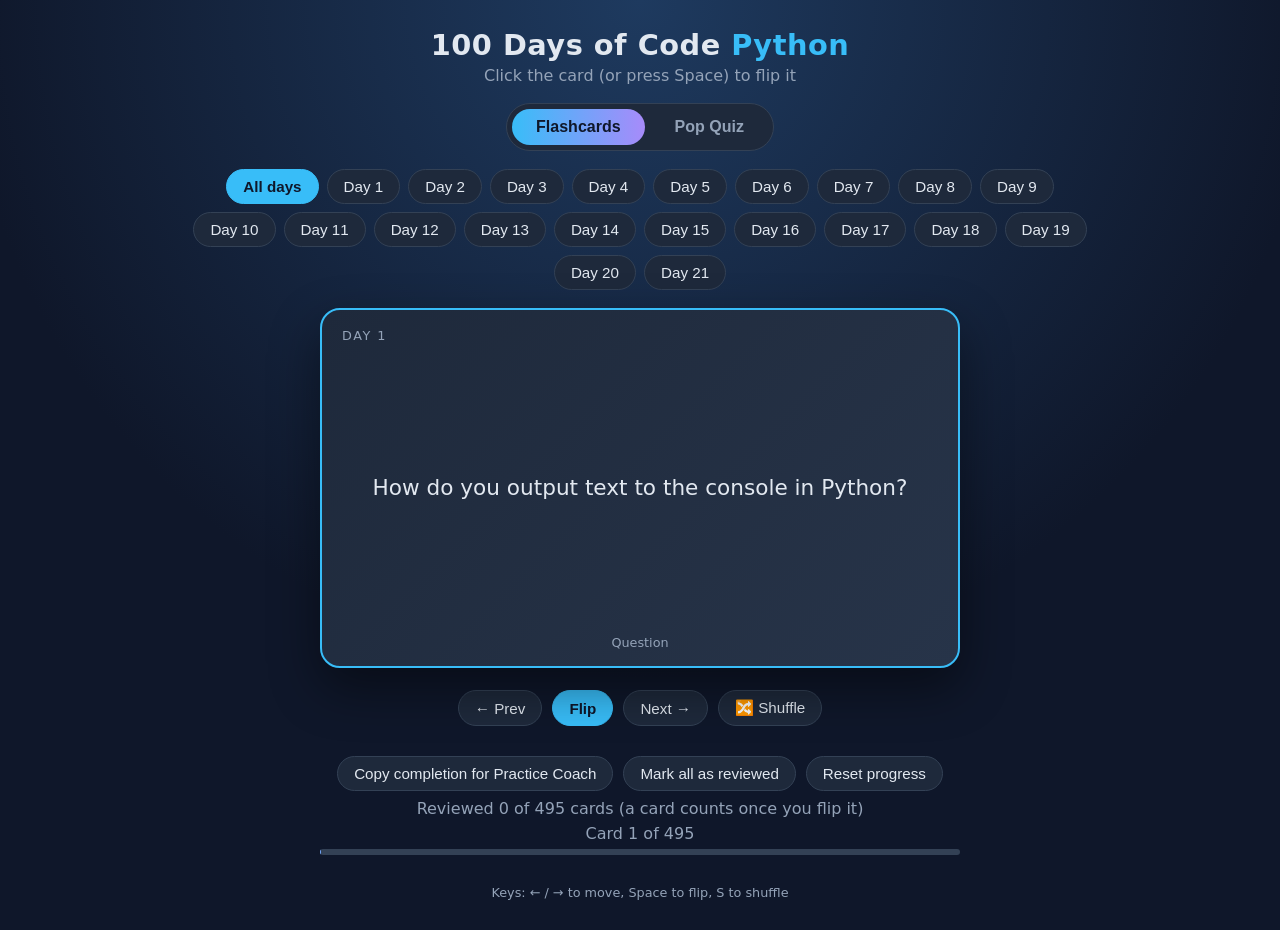
==== flashcards/index.html @ 29ad4131 "Sync flashcards: Day 21 deck and quiz. Co-authored-by: Bear <BearWitnezz@users.noreply.github.com>" ====
<!DOCTYPE html>
<html lang="en"><head><meta charset="utf-8">
<meta name="viewport" content="width=device-width, initial-scale=1">
<title>100 Days of Code: Flashcards</title>
<style>
:root{--bg:#0f172a;--panel:#1e293b;--accent:#38bdf8;--accent2:#a78bfa;--text:#e2e8f0;--muted:#94a3b8}
*{box-sizing:border-box}
body{margin:0;font-family:"Segoe UI",system-ui,sans-serif;background:radial-gradient(circle at top,#1e3a5f,var(--bg) 60%);color:var(--text);min-height:100vh;display:flex;flex-direction:column;align-items:center}
h1{margin:28px 0 4px;font-size:1.8rem;letter-spacing:.5px}
h1 span{color:var(--accent)}
.sub{color:var(--muted);margin-bottom:18px}
.days{display:flex;flex-wrap:wrap;gap:8px;justify-content:center;margin-bottom:18px;max-width:900px}
.days button,.controls button{background:var(--panel);color:var(--text);border:1px solid #334155;border-radius:999px;padding:8px 16px;font-size:.95rem;cursor:pointer;transition:.15s}
.days button:hover,.controls button:hover{border-color:var(--accent)}
.days button.on{background:var(--accent);color:#0f172a;border-color:var(--accent);font-weight:600}
.scene{width:min(640px,92vw);height:360px;perspective:1200px;cursor:pointer}
.card{position:relative;width:100%;height:100%;transition:transform .6s cubic-bezier(.4,.2,.2,1);transform-style:preserve-3d}
.card.flipped{transform:rotateY(180deg)}
.face{position:absolute;inset:0;backface-visibility:hidden;border-radius:20px;padding:36px;display:flex;flex-direction:column;justify-content:center;align-items:center;text-align:center;font-size:1.35rem;line-height:1.5;box-shadow:0 20px 50px rgba(0,0,0,.45)}
.front{background:linear-gradient(135deg,#1e293b,#273449);border:2px solid var(--accent)}
.back{background:linear-gradient(135deg,#2e1065,#1e293b);border:2px solid var(--accent2);transform:rotateY(180deg)}
.tag{position:absolute;top:16px;left:20px;font-size:.8rem;text-transform:uppercase;letter-spacing:1.5px;color:var(--muted)}
.hint{position:absolute;bottom:14px;font-size:.8rem;color:var(--muted)}
code{background:rgba(148,163,184,.18);color:#fde68a;padding:2px 7px;border-radius:6px;font-family:Consolas,"Cascadia Code",monospace;font-size:.92em}
.controls{display:flex;gap:10px;margin:22px 0 8px;flex-wrap:wrap;justify-content:center}
.controls .primary{background:var(--accent);color:#0f172a;font-weight:600;border-color:var(--accent)}
.count{color:var(--muted);margin-bottom:6px}
.bar{width:min(640px,92vw);height:6px;background:#334155;border-radius:3px;overflow:hidden;margin-bottom:30px}
.bar div{height:100%;background:linear-gradient(90deg,var(--accent),var(--accent2));transition:width .3s}
.keys{color:var(--muted);font-size:.8rem;margin-bottom:30px}
.tabs{display:flex;gap:6px;background:var(--panel);padding:5px;border-radius:999px;margin-bottom:18px;border:1px solid #334155}
.tabs button{background:none;border:none;color:var(--muted);padding:9px 24px;border-radius:999px;font-size:1rem;cursor:pointer;font-weight:600}
.tabs button.on{background:linear-gradient(90deg,var(--accent),var(--accent2));color:#0f172a}
#flashView{display:flex;flex-direction:column;align-items:center}
#quizView{display:flex;flex-direction:column;align-items:center}
.hidden{display:none!important}
.quiz{width:min(680px,92vw);background:linear-gradient(135deg,#1e293b,#273449);border:2px solid var(--accent2);border-radius:20px;padding:30px;box-shadow:0 20px 50px rgba(0,0,0,.45);margin-bottom:30px}
.qtext{font-size:1.25rem;line-height:1.5;margin-bottom:20px}
pre{background:#0b1220;border:1px solid #334155;border-radius:10px;padding:14px 16px;font-family:Consolas,"Cascadia Code",monospace;font-size:1rem;color:#fde68a;text-align:left;white-space:pre;overflow-x:auto}
.choice{display:block;width:100%;text-align:left;background:#0f172a;border:1px solid #334155;color:var(--text);padding:13px 16px;border-radius:12px;margin:8px 0;font-size:1.05rem;cursor:pointer;font-family:Consolas,"Segoe UI",monospace;transition:.15s}
.choice:hover:not(:disabled){border-color:var(--accent)}
.choice.right{background:#14532d;border-color:#22c55e}
.choice.wrong{background:#7f1d1d;border-color:#ef4444}
.choice:disabled{cursor:default}
.fb{margin-top:14px;padding:12px 16px;border-radius:12px;line-height:1.5}
.fb.ok{background:rgba(34,197,94,.15);border:1px solid #22c55e}
.fb.no{background:rgba(239,68,68,.15);border:1px solid #ef4444}
.qhead{display:flex;justify-content:space-between;color:var(--muted);font-size:.85rem;text-transform:uppercase;letter-spacing:1.5px;margin-bottom:14px}
.qnav{display:flex;justify-content:flex-end;gap:10px;margin-top:18px}
.qnav button{background:var(--accent);color:#0f172a;border:none;border-radius:999px;padding:10px 22px;font-weight:600;font-size:1rem;cursor:pointer}
.qnav button.ghost{background:var(--panel);color:var(--text);border:1px solid #334155}
.score{font-size:3rem;font-weight:700;text-align:center;background:linear-gradient(90deg,var(--accent),var(--accent2));-webkit-background-clip:text;background-clip:text;color:transparent}
.miss{background:#0f172a;border-left:3px solid #ef4444;padding:10px 14px;border-radius:8px;margin:8px 0;line-height:1.5}
.best{color:var(--muted);font-size:.8rem;margin-left:4px}
</style></head><body>
<h1>100 Days of Code <span>Python</span></h1>
<div class="sub" id="sub">Click the card (or press Space) to flip it</div>
<div class="tabs"><button id="tabF" class="on" onclick="tab('f')">Flashcards</button><button id="tabQ" onclick="tab('q')">Pop Quiz</button></div>
<div class="days" id="days"></div>
<div id="flashView">
<div class="scene" onclick="flip()"><div class="card" id="card">
  <div class="face front"><div class="tag" id="tagF"></div><div id="q"></div><div class="hint">Question</div></div>
  <div class="face back"><div class="tag" id="tagB"></div><div id="a"></div><div class="hint">Answer</div></div>
</div></div>
<div class="controls">
  <button onclick="move(-1)">&larr; Prev</button>
  <button class="primary" onclick="flip()">Flip</button>
  <button onclick="move(1)">Next &rarr;</button>
  <button onclick="shuffle()">&#x1F500; Shuffle</button>
</div>
<div class="controls">
  <button class="ghost" onclick="copyDone()">Copy completion for Practice Coach</button>
  <button onclick="markAll()">Mark all as reviewed</button>
  <button onclick="resetDone()">Reset progress</button>
</div>
<div class="count" id="done"></div>
<div class="count" id="count"></div>
<div class="bar"><div id="bar"></div></div>
<div class="keys">Keys: &larr; / &rarr; to move, Space to flip, S to shuffle</div>
</div>
<div id="quizView" class="hidden"><div class="days" id="qdays"></div><div class="quiz" id="quiz"></div></div>
<script>
const DECKS=[{"day": 1, "cards": [["How do you output text to the console in Python?", "`print()` with the text inside the parentheses, e.g. `print(\"Hello world!\")`"], ["What is a string?", "A piece of text in quotes, a \"string of characters\". The quotes tell Python it's text, not code."], ["What do the double quotes around text do?", "They mark the beginning and end of a string."], ["What error do you get if you forget a closing quote?", "A SyntaxError."], ["What does the caret (^) in an error message show?", "Roughly where in the line Python found the problem."], ["What is PEP 8?", "Python's official style guide for writing clean code."], ["You're stuck on an error you don't understand. What do you do?", "Google it: paste the error message, or search what you want + the language (e.g. \"how to find the length of a string python\"). Stack Overflow usually has the answer."], ["What does `\\n` do inside a string?", "Starts a new line, so one print() can output multiple lines. It's a backslash (`\\n`), not a forward slash."], ["What is string concatenation?", "Joining strings end to end with `+`."], ["What does `print(\"Hello\" + \"Angela\")` output?", "`HelloAngela` (no space is added automatically)."], ["Give one way to output `Hello Angela` using concatenation.", "`\"Hello\" + \" \" + \"Angela\"` (or put the space inside either string)."], ["SyntaxError vs IndentationError?", "SyntaxError = broken grammar (e.g. missing quote). IndentationError = an unexpected space or tab at the start of a line."], ["Do spaces inside quotes cause errors?", "No, they're part of the string."], ["What is debugging?", "Finding and fixing errors (bugs) so code runs as expected."], ["What does the `input()` function do?", "Lets the user type data into the program; it returns what they typed as a string."], ["What is the text inside `input(\"...\")` called?", "The prompt, a hint shown to the user about what to type."], ["When `input()` runs, what happens to that part of the code?", "The whole input(...) call is replaced by whatever the user typed."], ["In `print(\"Hello \" + input(\"Name? \"))`, what do the two closing `))` do?", "The first closes input(, the second closes print(."], ["Write a line that greets the user by name with an exclamation mark.", "`print(\"Hello \" + input(\"What is your name? \") + \"!\")`"], ["What symbol makes a line a comment in Python?", "`#` (hash/pound sign). Python ignores everything after it on that line."], ["What is a variable?", "A name that stores a piece of data so you can refer to it later."], ["What does `=` do in `name = \"Jack\"`?", "Assigns the value on the right (\"Jack\") to the variable on the left (name)."], ["How do you save the user's input so you can use it later?", "Assign it to a variable: `name = input(\"What is your name? \")`"], ["`name = \"Jack\"`, `print(name)`, `name = \"Angela\"`, `print(name)`. What prints?", "Jack, then Angela. A variable holds its latest value at each moment."], ["Why is it called a \"variable\"?", "Its value can change (vary) when you reassign it."], ["What does `len()` do?", "Returns the number of characters in a string."], ["What is `len(\"Hello world!\")`?", "12 (the space and ! count)."], ["One line to print how many characters are in the user's name?", "`print(len(input(\"What is your name? \")))`"], ["In what order does `print(len(input()))` run?", "Inside out: input() first, then len(), then print(). The innermost call runs first and its result is passed outward."], ["Rewrite `print(len(input(\"Name? \")))` with variables `username` and `length`.", "`username = input(\"Name? \")` / `length = len(username)` / `print(length)`"], ["Why use variables even when one line would work?", "Each step is labeled, so code is more readable and easier to break into parts."], ["What's the most important rule for naming variables?", "Make them readable, so the name explains what the data is (username, not n)."], ["How do you separate words in a Python variable name?", "With an underscore: `user_name`. Spaces aren't allowed."], ["What happens if a variable name has a space, like `user name = ...`?", "SyntaxError."], ["Can a variable name contain numbers?", "Yes, but not at the start: `length1` is fine, `1length` is a SyntaxError."], ["Why shouldn't you name a variable `print` or `input`?", "They're built-in function names; it's confusing, breaks syntax highlighting, and is bad practice."], ["What causes a NameError?", "Using a variable name that was never defined, usually a typo (e.g. `nama` instead of `name`)."], ["Does Python spell-check variable names?", "No. Any valid name works as long as you spell it exactly the same every time."], ["Valid or invalid: `user_name`, `2nd_place`, `length2`, `my name`?", "Valid: user_name, length2. Invalid: 2nd_place (starts with a number), my name (has a space)."], ["If `food = \"tacos\"`, what does `print(food)` show vs `print(\"food\")`?", "print(food) shows tacos (the variable's value). print(\"food\") shows the literal word food. No quotes = variable; quotes = text."], ["What is `len(\"pizza\")`?", "5 (p-i-z-z-a). Count every character."]]}, {"day": 2, "cards": [["What error do you get from `len(12345)` and why?", "TypeError. len() works on strings (and other sequences), not on integers."], ["What are the four basic data types covered on Day 2?", "str (string), int (integer), float, and bool (boolean)."], ["What is subscripting?", "Pulling out one character from a string with square brackets, e.g. \"Hello\"[0]."], ["What does `\"Hello\"[0]` give you, and why not 1?", "H. Programmers count from 0, so the first character is index 0."], ["What does `\"Hello\"[-1]` give you?", "o (the last character). Negative indices count from the end."], ["What does `print(\"123\" + \"345\")` output?", "123345. Both are strings, so + concatenates."], ["What does `print(123 + 345)` output?", "468. Both are integers, so + adds."], ["How do you write a large integer so it's easier to read?", "Use underscores: `1_000_000` (Python ignores them)."], ["What is a float?", "A number with a decimal point, e.g. 3.14159."], ["What are the two Boolean values, and how are they written?", "True and False, capital T/F, no quotes."], ["Is `\"123\"` an integer or a string?", "A string, because it's in quotes."], ["What does `type(\"Hello\")` return?", "`<class 'str'>`"], ["What do `type(123)`, `type(3.14)`, and `type(True)` return?", "`<class 'int'>`, `<class 'float'>`, `<class 'bool'>`"], ["What is type conversion / type casting?", "Changing a value from one data type to another, e.g. int(\"123\") or str(5)."], ["How do you convert a string to an integer?", "`int(\"123\")`"], ["How do you convert a number to a string?", "`str(123)`"], ["What does `int(\"123\") + int(\"456\")` equal?", "579 (they become ints, so + adds)."], ["What error does `int(\"ABC\")` raise?", "ValueError (invalid literal for int)."], ["Why does `print(\"Letters: \" + len(name))` fail?", "len() returns an int; you can't concatenate str + int. Wrap with str()."], ["Fix: print the length of a name after an input prompt.", "`name = input(\"Name?\")` then `print(\"Letters: \" + str(len(name)))`"], ["What symbol is multiplication in Python?", "`*` (asterisk), not \u00d7."], ["What symbol is division in Python?", "`/` (forward slash)."], ["What does `6 / 3` return, and what type is it?", "`2.0`, a float. Regular division always returns a float."], ["What does `5 // 3` return?", "`1` (floor division drops the decimal; result is an int)."], ["What does `2 ** 3` mean?", "2 to the power of 3, which is 8."], ["What does PEMDAS stand for?", "Parentheses, Exponents, Multiplication, Division, Addition, Subtraction."], ["Between `*` and `/`, which happens first?", "They're equal priority; the one furthest left runs first."], ["What is `3 * 3 + 3 / 3 - 3`?", "`7.0`"], ["How do you make `3 * 3 + 3 / 3 - 3` equal 3?", "Add parentheses: `3 * (3 + 3) / 3 - 3`"], ["What does `int(30.85)` give?", "30. It chops off the decimals (doesn't round)."], ["What does `round(30.85)` give?", "31. Normal rounding to the nearest whole number."], ["How do you round `bmi` to 2 decimal places?", "`round(bmi, 2)`"], ["What does `score += 1` mean?", "score = score + 1 (add 1 to its current value)."], ["Name the four shorthand assignment operators.", "`+=`, `-=`, `*=`, `/=`"], ["What is an f-string?", "A string with f before the quotes; variables go in {curly braces} and are converted to text automatically."], ["Write an f-string that prints `Your score is 5` using a variable `score`.", "`print(f\"Your score is {score}\")`"], ["Why use an f-string instead of `\"Score: \" + str(score)`?", "No manual str() conversion or + signs; you can mix ints, floats, and bools in one string easily."], ["How do you turn a 12% tip into a multiplier?", "`12 / 100 + 1` = 1.12"], ["Why use `float(input(...))` for a bill but `int(input(...))` for people?", "Money can have decimals; number of people is a whole number."], ["How do you always show 2 decimals (33.60, not 33.6) in an f-string?", "`f\"{value:.2f}\"`"]]}, {"day": 3, "cards": [["What is an if / else statement?", "Code that runs one block if a condition is True, and another block (else) if it's False."], ["What two things must every `if` and `else` line end with / be followed by?", "A colon `:`, then an indented block of code."], ["How does Python know which lines belong inside an if block?", "Indentation. Indented lines under the if are inside it."], ["Where does `else` go relative to `if`?", "At the same indentation level as its if; they're a pair."], ["`height = 120`. Does `if height > 120:` run the if block or the else?", "The else. `>` doesn't include 120; use `>=` to include it."], ["What's the difference between `>` and `>=`?", "`>` means strictly greater; `>=` also includes the equal value."], ["What does `!=` mean?", "Not equal to."], ["What's the difference between `=` and `==`?", "`=` assigns a value to a variable; `==` checks if two values are equal."], ["What happens if you write `if height = 120:`?", "SyntaxError. A condition needs `==`, which gives True or False."], ["Write an if/else that prints \"Ride!\" if `height` is at least 120, otherwise \"Too short\".", "`if height >= 120:` / `    print(\"Ride!\")` / `else:` / `    print(\"Too short\")`"], ["What does the `%` (modulo) operator do?", "Gives the remainder after dividing one number by another."], ["What is `10 % 3`?", "1 (3 goes into 10 three times with 1 left over)."], ["What is `10 % 5`?", "0 (divides evenly, no remainder)."], ["How do you check if a number is even?", "`if number % 2 == 0:` (even numbers have no remainder when divided by 2)."], ["What does `number % 2` give for an odd number?", "1"], ["What is a nested if statement?", "An if/else placed inside another if block (indented one more level). The inner check only runs if the outer condition is True."], ["In the rollercoaster code, when is the age question asked?", "Only if the height check passed (it's nested inside the `if height >= 120:` block)."], ["What does `elif` stand for, and when do you use it?", "\"Else if.\" Use it when there are more than two possibilities."], ["If several `if`/`elif` conditions are True, which block runs?", "Only the first True one, top to bottom. The rest are skipped."], ["How many `elif`s can you have between `if` and `else`?", "As many as you need."], ["`age = 10`. With `if age < 12:` / `elif age <= 18:` / `else:`, which block runs?", "The `if age < 12:` block ($5). Python stops at the first True condition."], ["Why must `if age < 12` come before `elif age <= 18`?", "Order matters. If `<= 18` came first, a 10-year-old would match it and never reach the under-12 price."], ["if/elif/else vs several separate `if`s: how many blocks can run?", "if/elif/else runs only one block (the first True). Separate `if`s are each checked, so several can run."], ["When should you use separate `if`s instead of `elif`?", "When the conditions are independent of each other, like asking about a photo no matter what ticket someone has."], ["Why is `bill = 0` created before the age checks?", "So a variable exists that each branch can set and the photo check can add to later."], ["What does `bill += 3` do?", "Adds 3 to the current bill: same as `bill = bill + 3`."], ["Does every `if` need an `else`?", "No. If nothing should happen when the condition is False, leave the else off."], ["Why is the photo question lined up with the age `if`, not indented under `else`?", "So it's asked for every age, after the ticket price is set, not only for adults."], ["What are Python's three logical operators?", "`and`, `or`, `not`"], ["When is `A and B` True?", "Only when both A and B are True."], ["When is `A or B` False?", "Only when both A and B are False."], ["What does `not` do?", "Flips a condition: `not True` is False, `not False` is True."], ["`a = 12`. Is `a > 15 and a < 13` True or False?", "False. `a > 15` is False, and `and` needs both to be True."], ["`a = 12`. Is `a > 10 or a < 10` True or False?", "True. `or` only needs one side to be True."], ["Write a condition for ages 45 to 55, inclusive.", "`age >= 45 and age <= 55` (or the shorter `45 <= age <= 55`)"]]}, {"day": 4, "cards": [["Why do computers need a special method to make random numbers?", "They're deterministic (same steps, same result), so they use math called a pseudorandom number generator."], ["What is Python's pseudorandom number generator called?", "The Mersenne Twister."], ["What line do you need before you can use `random.randint()`?", "`import random`"], ["What does `random.randint(1, 10)` return?", "A random whole number from 1 to 10, including both 1 and 10."], ["Write a line that stores a random whole number from 1 to 6 in `dice`.", "`dice = random.randint(1, 6)`"], ["What range does `random.random()` give?", "A float from 0 up to but not including 1 (0 can show up, 1 never does)."], ["Why does `random.random()` need `()` if it takes no inputs?", "Parentheses are what actually run (call) a function, even with nothing inside."], ["In `random.random()`, what's the difference between the two words `random`?", "The first is the module; the second is the function inside it."], ["How do you get a random float from 0 up to (not including) 10?", "`random.random() * 10`"], ["What does `random.uniform(1, 10)` return?", "A random float between 1 and 10 (it may or may not ever hit exactly 10 because of rounding)."], ["What is a module?", "A separate .py file of code you can import and reuse in other files."], ["Why do programmers split code into modules?", "Big programs are easier to understand, and different people can work on different parts."], ["You made `my_module.py` with `pi = 3.14`. How do you print it from main.py?", "`import my_module` then `print(my_module.pi)`"], ["How do you write a random coin flip?", "`if random.randint(0, 1) == 0:` print \"Heads\", `else:` print \"Tails\"."], ["What is a list in Python?", "A data structure that stores many related items, in order, in one variable."], ["How do you write a list?", "Square brackets with items separated by commas: `[\"Cherry\", \"Apple\", \"Pear\"]`"], ["Can a list hold different data types?", "Yes. It can mix strings, numbers, booleans, and more."], ["`fruits = [\"Cherry\", \"Apple\", \"Pear\"]`. What is `fruits[0]`?", "\"Cherry\". Lists start counting at 0."], ["Why does the first item have index 0?", "The index is an offset from the start, and the first item is 0 steps away."], ["What does `fruits[-1]` give you?", "The last item in the list."], ["How do you change the second item in `fruits` to \"Mango\"?", "`fruits[1] = \"Mango\"`"], ["What does `append()` do?", "Adds one item to the end of a list: `fruits.append(\"Kiwi\")`"], ["`append()` vs `extend()`?", "append() adds one item; extend() adds every item from another list: `fruits.extend([\"Kiwi\", \"Lime\"])`"], ["Do you need to memorize every list function?", "No. Know what's possible, then look up the details in the docs or Google."], ["What does `len()` return for a list?", "The number of items in it, e.g. 50 for the list of US states."], ["A list has 50 items. What is the last valid index?", "49 (always len - 1, because counting starts at 0)."], ["What error do you get from `my_list[50]` when the list has 50 items?", "IndexError: list index out of range."], ["What is an off-by-one error?", "Being one step off, like using `len(list)` as an index instead of `len(list) - 1`."], ["What is a nested list?", "A list that contains other lists, e.g. `dirty_dozen = [fruits, vegetables]`."], ["If `fruits` has 7 items and `vegetables` has 5, what is `len([fruits, vegetables])`?", "2. The outer list holds two items, which are the two lists."], ["What does `random.choice(my_list)` do?", "Returns a random item from the list."], ["How do you write a string that spans several lines (like ASCII art)?", "Use triple quotes: `'''...'''` or `\"\"\"...\"\"\"`."], ["If the player types \"2\", how do you use it to pull scissors out of `choices = [rock, paper, scissors]`?", "Convert it to an int first: `choices[int(player)]`"]]}, {"day": 5, "cards": [["What is a loop?", "Doing something over and over instead of writing the same code many times."], ["What does a for loop with a list do?", "Runs the indented body once for each item in the list, in order."], ["Write the for-loop pattern for a list named `fruits`.", "`for fruit in fruits:` then an indented body."], ["In `for fruit in fruits:`, what is `fruit`?", "The loop variable \u2014 it holds one list item at a time."], ["Does the loop variable hold the whole list?", "No. Each iteration it gets the next single item."], ["How many times does a for loop run over a list?", "Once per item in the list."], ["Where must the loop body sit?", "Indented under the `for` line."], ["What happens to code indented inside the for loop?", "It runs once for every item in the list."], ["What happens to code written at the same indent as `for` (outside the loop)?", "It runs once, after the loop finishes."], ["Can the body of a for loop have more than one statement?", "Yes. Every indented line runs for each item."], ["`fruits = [\"Apple\", \"Peach\", \"Pear\"]` then `for fruit in fruits: print(fruit)`. What prints?", "Apple, then Peach, then Pear (one per line)."], ["In the fruit pie example, why does both `print(fruit)` and `print(fruit + \" pie\")` run for Apple before Peach?", "Both lines are indented inside the loop, so the whole block runs for each item before moving on."], ["What does range() do in a for loop?", "It generates a sequence of numbers to loop over (not just lists)."], ["Does printing range(...) alone show the numbers?", "No. range() alone isn't useful when printed; use it with a for loop."], ["In `for number in range(1, 10):`, what numbers print?", "1 through 9 (end is exclusive)."], ["How do you make range include 10 starting from 1?", "`range(1, 11)` \u2014 end must be one past the last number you want."], ["What is the default step for range()?", "+1 (counts up by one each time)."], ["What does `range(1, 11, 3)` produce?", "1, 4, 7, 10."], ["How do you sum 1 through 100 with a for loop and range?", "`total = 0` then `for number in range(1, 101): total += number` (or `total = total + number`); print total \u2192 5050."], ["What does `total += number` mean?", "Same as `total = total + number` \u2014 add the current number into the running total."], ["How do you build a string one piece at a time in a loop?", "Start with an empty string, `password = \"\"`, then add a piece each pass: `password += random.choice(letters)`."], ["What's the difference between `letters[4]` and `random.choice(letters)`?", "`letters[4]` always gives the one item at index 4; `random.choice(letters)` gives one random item from the list."], ["How many times does `for i in range(5):` run, and what values does `i` take?", "5 times: i is 0, 1, 2, 3, 4 (starts at 0, stops before 5)."], ["Why doesn't `random.choice(letters[nr_letters])` give nr_letters random letters?", "`letters[nr_letters]` picks one item at that index, and one random.choice call returns just one thing. Use a loop: `for i in range(nr_letters):`."]]}, {"day": 6, "cards": [["How do you spot a function call in Python?", "A name followed by parentheses, e.g. print(), len(), my_function()."], ["Can you save a function's result in a variable?", "Yes. Example: num_char = len(\"Hello\") then print(num_char) gives 5."], ["What keyword starts a function definition?", "def"], ["Write the pattern to define a function named my_function.", "def my_function(): then an indented body."], ["What four pieces does a function definition need?", "def, a name, parentheses (), a colon :, then an indented body."], ["What is the difference between defining and calling a function?", "Define writes the recipe (def ...); call runs it (name())."], ["Why does defining a function alone print nothing when you run the file?", "def only stores the recipe. You must call the function with name() to run the body."], ["What happens when a function is called?", "The program jumps to the definition, runs the indented body top to bottom, then returns to where it was called and continues."], ["Why use functions?", "Less repetition (don't retype the same steps) and more readable code."], ["Write a turn_around function using turn_left().", "def turn_around(): then turn_left() twice (indented)."], ["How do you define turn_right() if only turn_left() exists?", "def turn_right(): then turn_left() three times."], ["In the square challenge, why define turn_right()?", "So you can write fewer, clearer lines (~8) instead of repeating turn_left() many times (~14)."], ["What makes a line part of a function's body?", "Indenting it (usually 4 spaces) under the def ...: line."], ["What happens to a non-indented line after a function definition?", "It is outside the function; it runs on its own when the file runs, not when the function is called."], ["How much indent for a line inside an if that is inside a function?", "Two levels \u2014 8 spaces (4 for the function + 4 for the if)."], ["What does PEP 8 recommend for indentation?", "Use spaces, 4 per indent level (not tabs)."], ["Can you mix tabs and spaces for indentation in Python 3?", "No. Python 3 does not allow mixing tabs and spaces in one file."], ["What File Explorer analogy fits indentation?", "Blocks are like folders; indented code lives \"inside\" the folder."], ["In def my_function(): then 4-space print(\"Hello\") then left-edge print(\"World\") \u2014 which line runs only when you call my_function()?", "print(\"Hello\") \u2014 print(\"World\") is outside and runs on its own."], ["What does a while loop do?", "Keeps repeating its indented block as long as a condition is True; stops when the condition is False."], ["When does a while loop check its condition?", "At the top, before each pass through the body."], ["In the Hurdle 1 counter example (start at 6, while > 0, jump then -= 1 and print), what prints and why does it stop?", "Prints 5,4,3,2,1,0 then stops because 0 > 0 is False."], ["What does x -= 1 mean?", "Shorthand for x = x - 1."], ["Write a while loop that jumps until the robot is on the flag (at_goal).", "while not at_goal(): then indented jump(). (not flips True/False; while at_goal() != True: also works but reads less like English.)"], ["When do you use for vs while?", "for when you know how many times / each item in a list or range; while when you repeat until a condition changes and don't know how many times."], ["What causes an infinite while loop, and how do you debug it?", "The condition never becomes False (e.g. while 5 > 3:). Stop the program; print the condition (or its variables) to see if it ever changes."], ["What is the right-hand rule for escaping the Reeborg maze?", "Keep a wall on your right: if right is clear, turn right and move; elif front is clear, move; else turn left. Repeat."], ["What outer loop drives the maze solution, and why while instead of for?", "while not at_goal(): \u2014 you don't know how many steps it will take, so you repeat until the robot reaches the flag."], ["Why did the maze robot loop forever in an open area with no walls nearby?", "right_is_clear() was always True, so it kept turning right and moving in a small square and never reached the goal (infinite loop)."], ["How do you fix the open-area infinite loop in the maze?", "Before the wall-following loop, walk straight until you hit a wall (while front_is_clear(): move()), then turn_left() so the wall is on the robot's right."]]}, {"day": 7, "cards": [["What does the in operator do?", "Gives True/False: is this item in that string or list? e.g. \"a\" in \"abyss\" is True; \"_\" not in display means no blanks are left."], ["How does a game_over flag drive the Hangman loop?", "Set game_over = False, loop with while not game_over:, and set game_over = True when the player wins or loses."], ["Why reset display = \"\" at the top of the while loop?", "So it's rebuilt fresh each turn. If you only set it once before the loop, every turn adds more letters on top and it keeps growing."], ["Why not write for guess in chosen_word: when guess holds the player's letter?", "The for loop overwrites its loop variable every pass, so the player's guess gets lost. Use a different name like letter."], ["if/elif vs separate ifs for win and lose checks?", "Only one branch of an if/elif chain runs. Independent checks (win, lose) need separate ifs so both get checked."], ["How do you stop a repeated wrong guess costing another life?", "Keep a guessed_letters list: check if guess in guessed_letters, only take a life when guess not in guessed_letters, and .append(guess) each turn."], ["How do you use a list that lives in another file?", "from hangman_words import word_list \u2014 then use word_list by its plain name."], ["What does stages[lives] do in Hangman?", "Picks the ASCII picture by list index. With 6 lives you get stages[6] (empty gallows); at 0 lives, stages[0] (full drawing)."]]}, {"day": 8, "cards": [["Why give a function inputs?", "So it can do the same steps with different data each call \u2014 same recipe, different ingredients."], ["How do you define a function that takes a name?", "def greet_with_name(name): then an indented body that uses name (e.g. print(f\"Hello {name}\"))."], ["What happens to the value when you call greet_with_name(\"Angela\")?", "\"Angela\" is stored in the parameter name for that call \u2014 like name = \"Angela\" inside the function."], ["Parameter vs argument?", "Parameter = the name in the def (name). Argument = the actual value passed in the call (\"Angela\")."], ["What does greet_with_name(\"Jack\") print?", "Hello Jack / How do you do Jack?"], ["How do you define a function with multiple parameters?", "Separate them with commas in the def: def greet_with(name, location):"], ["What does a positional argument mean?", "Matched to parameters by order \u2014 first arg \u2192 first param, second \u2192 second, etc."], ["What does greet_with(\"Nowhere\", \"Jack Bauer\") print if def is greet_with(name, location)?", "Hello Nowhere / What is it like in Jack Bauer? (swapped \u2014 order mismatch)"], ["How do keyword arguments work?", "Name each one in the call, e.g. greet_with(location=\"London\", name=\"Angela\"). Order doesn't matter because values go by name."], ["How does % 26 wrap the Caesar shift around?", "Add first, then wrap: (position + shift_amount) % 26. \"z\" (25) + 3 = 28, and 28 % 26 = 2, which is \"c\"."], ["Why must shift_amount *= -1 go above the for loop?", "Inside the loop it flips on every letter (back, forward, back...), so every other letter shifts the wrong way. Do once-only steps before the loop."], ["How do you pass spaces, numbers and symbols through the cipher unchanged?", "if letter not in alphabet: output_text += letter, else do the shift. .index() would crash on them otherwise."], ["How do you restart a whole program?", "reset = True, then while reset: ask the inputs, call the function, ask \"yes\" to go again, and set reset = False on \"no\"."]]}, {"day": 9, "cards": [["What is a dictionary in Python?", "A collection of key: value pairs, written in curly braces, e.g. {\"Bug\": \"An error...\"}."], ["How do you get a value out of a dictionary?", "Square brackets with the key, e.g. programming_dictionary[\"Bug\"]."], ["What error do you get for a key that doesn't exist (e.g. a typo)?", "KeyError."], ["How do you add or edit an entry?", "dict[key] = value. If the key exists, it's replaced; if not, a new entry is added."], ["How do you make an empty dictionary, or wipe one?", "Assign empty curly braces: my_dict = {}."], ["What does 'for key in my_dict:' loop through?", "Only the keys. Use my_dict[key] to get each value."], ["What is nesting?", "Putting a list or dictionary inside another list or dictionary."], ["travel_log = {\"France\": [\"Paris\", \"Lille\", \"Dijon\"]}. How do you print Lille?", "travel_log[\"France\"][1]. The key gets the list, then the index picks the item."], ["nested_list = [\"A\", \"B\", [\"C\", \"D\"]]. How do you print D?", "nested_list[2][1]"], ["How do you reach a list item inside a dictionary inside a dictionary?", "Chain brackets one layer at a time: outer key, inner key, index, e.g. travel_log[\"Germany\"][\"cities_visited\"][2]."], ["How do you find the highest bid in a dictionary?", "Start highest_bid = 0, loop for bidder in bids:, and if bids[bidder] > highest_bid: set highest_bid and winner = bidder. Compare, don't use +=."], ["Where does bids[name] = price go in the auction loop?", "In the main body of the while loop so it runs for every bidder, not inside the yes/no if/else. Announce the winner after the loop."]]}, {"day": 10, "cards": [["What does return do in a function?", "Sends a value back as the function's output. That value replaces the function call in your code."], ["def my_function(): return 3 * 2. What is output = my_function()?", "6"], ["What does \"aNGela YU\".title() give?", "\"Angela Yu\". First letter of each word capitalized, the rest lowercase."], ["print vs return?", "print only shows text on screen. return hands the value back so your code can store or reuse it."], ["What does function_2(function_1(\"hello\")) do?", "Runs function_1 first. Its returned output becomes the input to function_2 (chaining)."], ["What happens to code written after a return line in a function?", "It never runs. return ends the function right there."], ["Can a function have more than one return?", "Yes. Whichever return runs first ends the function."], ["What is an early return?", "Checking for bad input (e.g. if f_name == \"\" or l_name == \"\":) and returning before the rest of the function runs."], ["What does an empty return give back, and what prints if you print it?", "None. Better to return a meaningful message so you can tell what went wrong."], ["What is a docstring?", "Documentation for your own function: text in triple quotes (\"\"\"...\"\"\") that shows up when you call the function, like the built-in help for len()."], ["Where does a docstring go?", "The first indented line right after the def line (after the colon)."], ["How is a docstring different from a normal string?", "It can span multiple lines; a normal quoted string can't break across lines."], ["Best way to write a multi-line comment?", "Write the lines, highlight them, and press Ctrl + / (Cmd + / on Mac). Python's guidance is to avoid triple-quote comments."]]}, {"day": 11, "cards": [["In the Blackjack solution, what does deal_card() do?", "Holds the cards list [11, 2, 3 ... 10, 10, 10, 10] (11 = Ace), picks one with random.choice(cards), and returns it. Its docstring shows when you hover over the function."], ["How do you deal 2 cards to the user without a middleman variable?", "for _ in range(2): user_cards.append(deal_card()). The underscore is used because the loop variable isn't needed."], ["user_cards += new_card (new_card is an int) gives TypeError: 'int' object is not iterable. Why, and what's the fix?", "+= on a list is shorthand for extend(), which needs an iterable (a list). To add a single item, use append()."], ["What does sum() do, and how does calculate_score signal a Blackjack?", "sum() adds up all the items of an iterable. If sum == 21 and len(cards) == 2 (an Ace and a 10), it returns 0 to signal Blackjack."], ["Why is drawing to 21 on a third card NOT a Blackjack?", "Real Blackjack is 21 on the first two cards only. That's why the check needs len(cards) == 2 as well as sum == 21."], ["What is the Ace rule in calculate_score, and what must you do after changing the list?", "If 11 is in cards and sum(cards) > 21: cards.remove(11), then cards.append(1). remove() deletes the first match. Then recalculate the score."], ["John's Ace fix used cards[cards.index(11)] = 1 in a while loop. What's the catch with .index()?", "It finds only the FIRST match, so with two Aces you have to repeat it and recheck the score each time."], ["Why must a function be defined above the line that calls it?", "Python reads top to bottom, so the def has to come first. Like having the tool on the truck before the job."], ["Why do the starting cards get dealt above the while loop?", "Code inside a loop runs every trip. Dealing inside it would hand out fresh starting cards on every pass."], ["What does `while computer_score != 0 and computer_score < 17:` do?", "The dealer keeps drawing until reaching 17 or more, but never on a Blackjack. 0 is less than 17, so it needs the != 0 check."], ["Why start user_score and computer_score at -1 before the loop?", "So the names exist even if the loop is skipped. Can't use 0 because 0 means Blackjack. -1 is obviously wrong, which helps debugging."], ["Why is the Blackjack check (score 0) above u_score > c_score in compare()? And how do two ifs differ from if/elif?", "if/elif/else is checked top to bottom and the first match returns, so order matters. Two separate ifs both run; elif joins a chain so only one runs."], ["What does the warning 'Shadows the name from outer scope' mean, and how do you fix it?", "A function parameter reuses the name of an outer variable (user_score). Rename it (u_score, c_score) with Refactor > Rename; unrelated names stay untouched."], ["A variable is made inside a function. Can you use it outside? (John's `play` undefined bug)", "No. It only exists inside the function (scope), like a shutoff valve behind a wall you can't reach from the next room."], ["How does the game restart, and where does the logo come from?", "while input(\"...Type 'y' or 'n': \") == \"y\": clears with print(\"\\n\" * 20), then calls play_game(). The logo is imported with from art import logo and printed at the start of each game."], ["What's a good habit while building a big project like Blackjack?", "Test your code regularly as you go, so a problem is easier to locate."]]}, {"day": 12, "cards": [["What is scope?", "Where a name (variable or function) can be seen and used. Apple tree analogy: one inside a fence is only for you, one by the sidewalk is free for all."], ["What is local scope?", "A variable created inside a function only exists inside that function, within its 'walls'."], ["What error do you get printing a variable that was created inside a function from outside it?", "A NameError, e.g. \"name 'potion_strength' is not defined\"."], ["What is global scope?", "A variable defined at the top level (not inside any function). It is available everywhere in the file, including inside functions however deeply nested."], ["What does 'top level' mean for a global variable?", "Not inside another function. It doesn't mean physically at the top of the file."], ["What is a namespace?", "Anything you give a name to (a variable, a function) has a namespace, and that name is only valid in certain scopes."], ["If drink_potion() is defined inside game(), where can you call it?", "Only inside game(). It has local scope within game()."], ["Does Python have block scope for if, while and for blocks?", "No. A variable created inside an if/while/for block is still available outside it, with the scope of the enclosing function (or global if there is no function)."], ["Inside a function, a variable is created in an if block. Can you use it outside the if block? Outside the function?", "Yes outside the if block (same function scope). No outside the function."], ["What does the linter warning 'local variable might be referenced before assignment' mean, and how do you fix it?", "The if block might not run, so the variable would never be created. Fix: create it before the block, e.g. new_enemy = \"\" (or ignore the warning if you know your code better)."], ["A function does enemies = 2 where enemies is also a global. Does the global change?", "No. It creates a brand new local variable with the same name. The global stays the same (e.g. prints 2 inside, 1 outside)."], ["What do you write inside a function to modify a global variable?", "global enemies (the name of the global) at the start of the function, so enemies += 1 changes the global."], ["Why do people say to avoid modifying global variables?", "It's confusing and bug-prone: the variable could have been created anywhere, days earlier, and you'd change it independent of that. Reading a global is fine."], ["What is a better way than 'global' to change a global value from a function?", "Use return: return enemies + 1, then save it outside: enemies = increase_enemies()."], ["What is a global constant and how do you name it?", "A global value you never plan to change, like PI or a URL. Named in ALL UPPERCASE with underscores as a reminder not to modify it."]]}, {"day": 13, "cards": [["What is debugging?", "The process of finding and removing bugs (mistakes) from your code."], ["Who found the first documented computer bug?", "Grace Hopper's team: a real moth taped into her notebook, found in a relay."], ["Debugging tip 1: describe the problem. What should you ask yourself?", "What is the code doing, what is it meant to do, and what assumptions am I making?"], ["Why does `for i in range(1, 20): if i == 20:` never fire?", "range stops before the end number, so i only goes up to 19. Use range(1, 21)."], ["Debugging tip 2: reproduce the bug. Why does it matter?", "A bug that only shows sometimes is hard to fix. Find when it happens and make it happen every time."], ["Does `random.randint(1, 6)` include 6?", "Yes. randint includes both end numbers, unlike range."], ["Why does `dice_images[randint(1, 6)]` sometimes crash?", "A 6 gives IndexError: list index out of range, because a 6-item list's indexes are 0 to 5."], ["Two fixes for the dice IndexError?", "randint(0, 5), or keep randint(1, 6) and use dice_images[dice_num - 1]."], ["Debugging tip 3: play computer. What does it mean?", "Go through the code line by line with a real value and work out what each condition evaluates to."], ["Why does 1994 print nothing with `year > 1980 and year < 1994` / `elif year > 1994`?", "Neither condition catches 1994 itself. Fix with year <= 1994 (or >= in the second)."], ["Console error you don't understand: what do you do?", "Copy the general part of the message (not your own values) and Google it with \"Python\"."], ["What does a try / except block do?", "Runs risky code under try:, and if that error happens, runs the except block instead of crashing."], ["Which line goes in the try block for an age input?", "age = int(input(\"How old are you?\")), since int() crashes on words."], ["What error does int(\"twelve\") raise?", "ValueError (invalid literal for int())."], ["Why does print(\"You are {age}\") show {age} instead of the number?", "It's missing the f. It needs to be an f-string. No error is shown, so it's a quiet bug."], ["Debugging tip 5: print is your friend. How do you use it?", "Print variables before the final result to see which one isn't what you expected."], ["What's the difference between = and ==?", "= assigns a value. == compares and gives True or False without changing anything."], ["What does `x == 5` do if x is 0?", "Gives False, and x stays 0."], ["What is a breakpoint?", "A marker you click in the gutter so a debug run pauses at that line."], ["Step Over vs Step Into vs Step Into My Code?", "Step Over runs the next line. Step Into goes inside any function (even library ones). Step Into My Code only goes into your own functions."], ["What does Step Out do?", "Leaves the function you stepped into and goes back to the code that called it."], ["Why did only one number end up in b_list in the mutate() example?", "b_list.append(new_item) was outside the for loop, so it ran once with the last value. Indent it into the loop."], ["Final debugging tips?", "Take a break, ask a friend, run your code often, fix one bug at a time, and search Stack Overflow before asking."]]}, {"day": 14, "cards": [["What does `random.choice(data)` do?", "Picks one random item from the list data."], ["In Higher Lower, what does `data` hold?", "A list of dictionaries. Each dictionary is one account with name, description, country and follower_count."], ["How do you get the follower count out of `account`?", "account[\"follower_count\"], using the key in square brackets."], ["What does `format_account(account)` give back?", "A string like \"name, description, country\", made with an f-string and returned."], ["What does `return guess == \"a\"` give back?", "True if guess is \"a\", otherwise False. The comparison itself is the answer."], ["Trace it: `check_answer(\"a\", 500, 300)`. What comes back?", "guess=\"a\", a_followers=500, b_followers=300. 500 > 300, so it returns \"a\" == \"a\", which is True."], ["Trace it: `check_answer(\"a\", 100, 900)`. What comes back?", "100 > 900 is False, so the else runs: \"a\" == \"b\", which is False."], ["Why does `score = 0` go before the while loop?", "So it's set once. Inside the loop it would reset to 0 every round."], ["What does `while not game_over:` mean?", "Keep looping as long as game_over is False. Setting it to True ends the loop."], ["After a right answer, why do we do `account_a = account_b`?", "The winner (B) moves into the A spot, and then a new B is picked."], ["How does the game stop A and B from being the same account?", "while account_a == account_b: account_b = random.choice(data) keeps re-picking B until it's different."], ["Why add `.lower()` to the input?", "So \"A\" and \"a\" both match the check."], ["What does `print(\"\\n\" * 20)` do?", "Prints 20 blank lines to push old text off the screen."]]}, {"day": 15, "cards": [["What do you do in PyCharm instead of an online editor?", "Write and run Python on your own computer: make a project, add a .py file, press Run, and read output in the console at the bottom."], ["How do you get the milk a latte needs from MENU?", "MENU[\"latte\"][\"ingredients\"][\"milk\"]. Each set of square brackets goes one dictionary deeper."], ["How do you get a drink's price from MENU?", "MENU[drink][\"cost\"]."], ["How does the coffee machine turn off?", "is_on = True before the loop, while is_on:, and typing \"off\" sets is_on = False so the loop stops."], ["How do you print every key and its value in resources?", "for key in resources: print(key, resources[key]). key is the name, resources[key] is the amount."], ["Why not write resources[\"water\"] inside the ingredient loop?", "It hard-codes one item. Use the loop variable (resources[item]) so it works for every ingredient."], ["How do you total the coins?", "quarters * 0.25 + dimes * 0.10 + nickels * 0.05 + pennies * 0.01."], ["What does round(2.3456, 2) give?", "2.35. It rounds to 2 decimal places, good for money."], ["The coin question repeated once per ingredient. Why, and what's the fix?", "It was inside the for item loop, so it ran every pass. Move it after the loop so it runs once per order."], ["Flag check: what should is_enough start as, and when does it change?", "Start True before the loop. Flip to False only inside the if that finds a shortage."], ["Why is \"start False, set True at the bottom of each pass\" broken?", "A later ingredient that IS enough sets it back to True, hiding the earlier shortage."], ["What's wrong with calling process_coins() on one line and then total = process_coins()?", "The first call's result is thrown away and the user is asked for coins twice. Call it once and save it."], ["In is_resource_sufficient, where do return False and return True go?", "return False inside the if (found a shortage). return True after the loop, once every item passed."], ["Inside is_resource_sufficient(order_ingredients), what should the loop go over?", "The parameter order_ingredients, not MENU[user_choice]. Use what was passed in."], ["Does a function's return value show up on screen by itself?", "No. In a script you need print(my_func()) or save it in a variable and use it."], ["In bids = {\"Ann\": 50}, inside for bidder in bids, what's the bid amount?", "bids[bidder] (50). bidder is the key (\"Ann\"); compare the value, not the key."]]}, {"day": 16, "cards": [["In OOP, what are attributes and methods?", "Attributes are what an object has (like variables). Methods are what it does (functions that belong to it)."], ["What's the difference between a class and an object?", "A class is the blueprint. An object is one thing built from it (an instance), like Henry and Betty both made from a waiter class."], ["How do you name a class vs a variable or function?", "Classes use PascalCase (CarBlueprint). Variables and functions use snake_case (my_screen)."], ["What do the parentheses do in car = CarBlueprint()?", "They construct (create) a new object from the class and save it in car."], ["turtle.Turtle() vs from turtle import Turtle?", "With import turtle you write turtle.Turtle(). With from turtle import Turtle you can just write Turtle()."], ["How do you read an attribute vs call a method on an object?", "Attribute: object.attribute, e.g. my_screen.canvheight. Method: object.method(), e.g. car.stop()."], ["What does my_screen.exitonclick() do?", "Keeps the turtle window open until you click on it."], ["What's a module vs a package?", "A module is one file of code. A package is lots of files someone wrote, bundled together for a purpose."], ["What is PyPI?", "The Python Package Index: packages shared by the Python community that you can install and use."], ["How do you install a package like PrettyTable in PyCharm?", "Preferences (File > Settings on Windows) > Project > Project Interpreter > + > search PrettyTable > Install. Turtle is preloaded, PyPI packages are not."], ["How do you add a column to a PrettyTable?", "table.add_column(\"Pokemon Name\", [\"Pikachu\", \"Squirtle\", \"Charmander\"]): a field name string, then a list of data. Keep lists in the same order so rows match."], ["How do you left-align a PrettyTable, and what's the default?", "table.align = \"l\" (set it like a variable). Default is \"c\" (center); \"r\" is right."], ["In the docs, what do the M, F and C icons mean?", "M = method, F = attribute/field, C = class."], ["What's the point of the Steve Jobs hotel dry-cleaning story?", "You just call hotel.dry_clean() and trust it. You don't need to know how a class works inside, only how to use it (read the docs)."], ["In the OOP Coffee Machine, what do you pass to menu.find_drink?", "The user's choice (order_name=user_choice), not the whole menu from get_items. And call it inside the loop, after input()."], ["What do you pass to money_machine.make_payment?", "drink.cost (the price), not the whole drink object."], ["Why not write make_coffee = coffee_maker.make_coffee(drink)?", "make_coffee doesn't return anything, so the variable would just hold None. Just call it: coffee_maker.make_coffee(drink)."]]}, {"day": 17, "cards": [["How do you create your own class in Python?", "class User: then an indented body. It's a colon (:) after the name, not a semicolon."], ["What happens if a class or function body is empty, and how do you fix it?", "You get an \"Indent Expected\" error. Put pass in the body; it just continues to the next line."], ["PascalCase vs camelCase vs snake_case?", "PascalCase: every word capitalized (classes, e.g. User). camelCase: first word lowercase, later words capitalized (rare in Python). snake_case: all lowercase with underscores (pretty much everything else)."], ["What is an attribute, and how can you add one to an object?", "A variable associated with an object. Dot notation: user_1.id = \"001\". Doing that one by one for every object is repetitive and typo-prone."], ["What is a constructor, and what is it called in Python?", "The part of the blueprint that says what happens when an object is constructed (initialized). In Python it's the special __init__ function (two underscores each side)."], ["When does __init__ run?", "Every time a new object is created from the class. A print inside it runs once per object."], ["What is self in __init__?", "The actual object being created/initialized. Extra parameters go after self, and the data passed in sets the attributes."], ["Write an __init__ that sets id and username from parameters.", "def __init__(self, user_id, username):     self.id = user_id     self.username = username Then user_1 = User(\"001\", \"angela\") does it in 1 line instead of 3."], ["Once __init__ has parameters, what happens with User()?", "Error: missing 2 required positional arguments. You must pass them when creating the object."], ["How do you give every object a default attribute value?", "Set it in __init__ without a parameter, e.g. self.followers = 0. Every object starts at 0."], ["What's a method, and what must its first parameter be?", "A function attached to an object (what it does). The first parameter is always self so it knows which object called it, e.g. def enter_race_mode(self): self.seats = 2."], ["After user_1.follow(user_2), what are the followers/following counts?", "user_1: followers 0, following 1. user_2: followers 1, following 0. (follow does user.followers += 1 and self.following += 1.)"], ["In the Quiz Game, what does the Question class hold?", "text and answer: def __init__(self, q_text, q_answer): self.text = q_text; self.answer = q_answer. E.g. Question(\"2 + 3 = 5\", \"True\")."], ["How do you build question_bank in main.py?", "question_bank = []; for question in question_data: make Question(question[\"text\"], question[\"answer\"]) and question_bank.append(new_question)."], ["Why does next_question increase question_number after grabbing the current question?", "Lists start at index 0, so grab self.question_list[self.question_number] first, then += 1. The prompt then shows Q.1, not Q.0."], ["What's the simplest still_has_questions?", "return self.question_number < len(self.question_list). The comparison itself is True/False, so no if/else needed. Never hardcode return False."], ["How do you keep asking questions until the quiz ends?", "while quiz.still_has_questions(): quiz.next_question(). Use the existing quiz object, call the method with (), and check it in the while line so it updates every loop."], ["How should QuizBrain get the question list?", "As an __init__ parameter: self.question_list = q_list, with quiz = QuizBrain(question_bank) in main.py. Don't import question_bank into quiz_brain."], ["Question object: question[\"text\"] or question.text?", "question.text. Dict keys are for dictionaries; objects use dot-notation attributes."], ["Why is switching to Open Trivia DB data easy (modularity)?", "Only main.py knows the data format (now question[\"question\"] and question[\"correct_answer\"]). QuizBrain is untouched; it doesn't care where data comes from."]]}, {"day": 18, "cards": [["How do you create a turtle and keep its window open until a click?", "from turtle import Turtle, Screen; tim = Turtle(); screen = Screen(). Put screen.exitonclick() after the drawing code, at the bottom."], ["Do you need to memorize every turtle method? What should you do when stuck?", "Look up the task with Python and Stack Overflow in your search, then read the relevant method in the official documentation to understand its inputs and behavior."], ["How do you change Tim's shape and color?", "tim.shape(\"turtle\") changes its appearance; tim.color(\"red\") sets its pen and fill color. Use the docs to check supported shapes and color names."], ["What do tim.forward(100) and tim.right(90) do?", "forward(100) moves 100 paces in the current direction. right(90) turns clockwise by 90 degrees; from East, that faces South."], ["import turtle vs from turtle import Turtle: how do you create Tim?", "import turtle: tim = turtle.Turtle(). With from turtle import Turtle: tim = Turtle(). The from-import form avoids repeating the module name."], ["How does an import alias work, and why avoid import *?", "import turtle as t lets you write t.Turtle(). from turtle import * imports everything, making it hard to see where names came from; prefer explicit imports."], ["Why can turtle import immediately, while an external package may need installing?", "turtle comes with the Python standard library. External packages such as colorgram must be installed before you import them; otherwise you can get \"No module named ...\"."], ["What is the project virtual environment, and what is the pip install caution?", "The .venv is a per-project sandbox for Python and packages, not a global software install. pip install can target the wrong environment; install into the environment your project uses, as with PyCharm's project interpreter."], ["How does draw_shape(num_sides) draw a regular polygon?", "Calculate angle = 360 / num_sides once. Repeat num_sides times: tim.forward(100), then tim.right(angle). A pentagon turns 72 degrees each time."], ["Which range draws shapes with 3 through 10 sides, and why?", "range(3, 11). The start is included but the stop is excluded, so the values are 3 through 10."], ["What headings give the four random-walk directions?", "0 = East, 90 = North, 180 = West, 270 = South. Use tim.setheading(random.choice([0, 90, 180, 270])) and move a fixed distance each step."], ["How do you make the random-walk line thicker and animate faster?", "tim.pensize(15) sets the pen width (width is another name for it). tim.speed(\"fastest\") speeds up drawing; set these before the repeated steps."], ["How is a tuple different from a list, and how do you read a tuple item?", "A tuple such as (1, 3, 8) is ordered like a list but immutable: its items cannot be reassigned or removed. Read with my_tuple[2] (8). Use list(my_tuple) if you need an editable list."], ["What must you set before using turtle RGB values from 0 to 255?", "Call turtle.colormode(255) on the module (or t.colormode(255) if aliased). Colors can then use (r, g, b) with each component from 0 to 255."], ["How does random_color() produce an RGB tuple?", "Set r, g, and b with separate random.randint(0, 255) calls, then return (r, g, b). Use tim.color(random_color()) to apply the returned color."], ["Which methods draw and tilt the circles in a spirograph?", "tim.circle(100) draws a circle of radius 100. tim.heading() reads the current direction; tim.setheading(tim.heading() + size_of_gap) changes it before the next circle."], ["What loop count does the spirograph use, and why is int() needed?", "range(int(360 / size_of_gap)). Division returns a float even when it divides cleanly, but range needs an integer. A 5-degree gap gives 72 circles."], ["What does colorgram.extract need, and what does it give you?", "An image filename and the number of colors, e.g. colorgram.extract(\"image.jpg\", 30). It returns color objects to loop over; use their rgb components to build the turtle palette."], ["How do you append one extracted RGB color as a tuple?", "For each color: r = color.rgb.r; g = color.rgb.g; b = color.rgb.b; then rgb_colors.append((r, g, b)). The inner parentheses group the three values as one tuple."], ["Why remove near-white colors and comment out the colorgram extraction afterward?", "Near-white RGB components are close to 255 and often come from the image background. Remove those shades, keep the useful palette as color_list, and comment out extraction so it need not run every time."], ["What are the Hirst painting requirements and the dot-drawing calls?", "Draw 10 by 10 dots (100 total), size 20, moving 50 paces between centers. Use tim.dot(20, random.choice(color_list)) and tim.forward(50). tim.penup() prevents connecting lines; tim.hideturtle() hides the arrow."], ["In the lesson's Hirst solution, when and how does Tim move to a new row?", "After every tenth dot: if dot_count % 10 == 0. Face 90 and move 50; face 180 and move 500; face 0 again. Use range(1, number_of_dots + 1) to include the hundredth dot."]]}, {"day": 19, "cards": [["What is an event listener, and what does screen.listen() do?", "Code that waits for something the user does, like pressing a key. screen.listen() tells the turtle screen to start listening and waiting for those events."], ["How do you make the space bar move Tim forward 10 paces?", "def move_forwards(): tim.forward(10). Then screen.listen() and screen.onkey(fun=move_forwards, key=\"space\"). Add screen.exitonclick() so the window stays open."], ["What kind of function does onkey expect, and which keys can you use?", "A function with no arguments, plus a key: a letter like \"a\" or a key symbol like \"space\", \"Up\", or \"Down\"."], ["Why write fun=move_forwards and not fun=move_forwards()?", "move_forwards() runs the function right there and then. move_forwards (no parentheses) hands the function over, so onkey can run it later, only when the key is pressed."], ["When you pass a function into another function, what do you write?", "Only its name, without parentheses, e.g. function_a(function_b)."], ["What is a higher order function?", "A function that works with other functions, e.g. one that takes another function as an input and uses it inside its body. onkey is one."], ["How does the lesson's calculator(n1, n2, func) work?", "Inside, it calls the function passed in: return func(n1, n2). calculator(2, 3, add) gives 5; calculator(2, 3, multiply) gives 6."], ["Why use keyword arguments like onkey(fun=..., key=...)?", "For methods you didn't write, keywords make clear which value is which, especially when the order of the inputs has no meaning."], ["What are the Etch-A-Sketch controls?", "W forwards, S backwards, A turns counterclockwise (left), D turns clockwise (right), C clears the drawing and puts the turtle back in the center."], ["Why does Etch-A-Sketch need four separate movement functions?", "onkey only takes a function with no arguments, so you can't pass a distance or angle in. Each key gets its own: move_forwards, move_backwards, turn_left, turn_right."], ["Two ways to turn Tim left by 10 degrees?", "tim.setheading(tim.heading() + 10) or tim.left(10). Adding to the heading turns left (0 = East, 90 = North). For right: subtract 10, or tim.right(10)."], ["tim.clear() vs screen.clear(): which does Etch-A-Sketch use?", "tim.clear(). The turtle's clear deletes only that turtle's drawings. The screen's clear deletes everything on screen, including the turtle."], ["How does the C key send Tim back to the center without drawing a line?", "tim.clear(), then tim.penup(), tim.home() (moves to the origin in the middle), then tim.pendown() ready for the next drawing."], ["What should you do when you can't find a method like home or clear?", "Read through the turtle docs patiently. Add one piece at a time, run the code, check it does what you want, and fix it if not."], ["What does a class (blueprint) define, and how many objects can it make?", "What an object has (attributes) and what it can do (methods). You can construct as many objects as you need from it, e.g. timmy, tommy, jenny."], ["What is an instance?", "One object built from a class. timmy and tommy are both instances of Turtle, and each works completely independently of the other."], ["What is an object's state?", "Its attribute values and what it is doing at a given moment. timmy's color can be green while tommy's is purple; timmy can be moving while tommy stands still."], ["What is the upcoming turtle race idea?", "Several separate Turtle instances, each with its own state, racing independently to see who reaches the finish line first."], ["How do you set the race window to 500 wide and 400 high, and why use keywords?", "screen.setup(width=500, height=400). Keywords make it clear which number is the width and which is the height to someone reading your code."], ["How do you ask the user for their bet in a popup?", "user_bet = screen.textinput(title=\"Make your bet\", prompt=\"Which turtle will win the race? Enter a color: \"). It returns the typed string, like input(). numinput is for numbers."], ["In a 500 x 400 turtle window, what are the x and y ranges?", "The center is (0, 0). x goes from -250 (left edge) to 250 (right edge); y from -200 (bottom) to 200 (top). Each is half the width or height."], ["In the 500 x 400 window, what is the point halfway right and halfway up?", "(125, 100): half of 250 is 125 and half of 200 is 100."], ["Which method moves a turtle straight to a spot, and why use it over backward?", "goto(x, y). With several turtles, backward would send them all to the same place; goto lets each go to its own position."], ["Why did the lesson start turtles at x = -230 instead of -250?", "At -250 the turtle sits on the very edge and can't be seen. Shifting it right a little keeps it visible at the start."], ["How do you create a turtle that already has the turtle shape and won't draw lines?", "new_turtle = Turtle(shape=\"turtle\"), then new_turtle.penup(). The pen is never put down because only the turtles moving matters."], ["How does the setup loop give six turtles their own color and start?", "for turtle_index in range(0, 6): new_turtle.color(colors[turtle_index]) and new_turtle.goto(x=-230, y=y_positions[turtle_index]). y_positions = [-70, -40, -10, 20, 50, 80]; same x so nobody gets a head start."], ["Why start with is_race_on = False and set it True after the bet?", "So the while loop doesn't start while the user is still choosing. if user_bet: is_race_on = True, then while is_race_on: runs the race."], ["Why put each turtle in all_turtles, and why rename tim to new_turtle?", "Each loop makes a separate instance; all_turtles.append(new_turtle) keeps hold of all of them so you can move each later. They're individual turtles, so tim no longer fits."], ["What range can random.randint(0, 10) give?", "Any whole number from 0 to 10. randint includes both ends."], ["How does each race step move the turtles by different amounts?", "Inside while is_race_on: for turtle in all_turtles: rand_distance = random.randint(0, 10); turtle.forward(rand_distance). Each turtle gets its own random distance."], ["How does the race check for a winner, and why 230?", "if turtle.xcor() > 230. The right edge is 250; in the lesson the turtle is 40 pixels wide, so subtract half its width (20)."], ["turtle.color() vs turtle.pencolor() when reading a color?", "color() with no input returns two values, the pen color and the fill color. pencolor() returns just the pen color, so winning_color = turtle.pencolor()."], ["How does the race say whether you won?", "if winning_color == user_bet: print that you've won and the winning color; else: print that you've lost and the winning color."], ["How does the race stop after a winner?", "Inside the if, set is_race_on = False. The while loop checks it next time and stops, so the remaining turtles don't keep nudging forward and create more winners."], ["How does the race show instances and state?", "All six turtles come from the Turtle class but are separate instances with different state: their own color, y position, and distance moved."]]}, {"day": 20, "cards": [["How do you set the snake window to 600 by 600 and keep it open?", "Create a Screen, then screen.setup(width=600, height=600). Keyword arguments make clear which number is width and which is height. screen.exitonclick() at the bottom keeps the window from disappearing."], ["How do you make the window black and title it My Snake Game?", "screen.bgcolor(\"black\") and screen.title(\"My Snake Game\"). The title shows at the top of the window."], ["How big is each snake segment, and what should it look like?", "Each is a Turtle with shape \"square\", 20 pixels wide by 20 pixels tall, and colored white so it shows up on the black background."], ["Why set a new square's color to white?", "A new turtle is black by default. On a black screen you won't see it until you change its color to white."], ["Where do the three starting segments go, and why those coordinates?", "(0, 0), (-20, 0), and (-40, 0). Each one sits 20 pixels to the left of the last so they line up with no overlap and no gaps."], ["How do you create the three segments with a loop instead of copied code?", "Make a starting_positions list of tuples: (0, 0), (-20, 0), (-40, 0). Then for position in starting_positions: create a white square turtle and goto(position)."], ["Why keep the segments in a list and append each new one?", "So you can organize them and loop through all of them later to move the snake. Start with segments = [] and append each segment after you create it."], ["Why call penup() before goto when you create a segment?", "Without it, each turtle draws a line as it moves. penup() stops the drawing so you only see the square pieces."], ["Why can you see a new segment appear at (0, 0) before it jumps to its start position?", "A new Turtle is created at the center (0, 0) first, then moved with goto. That animation shows unless you turn it off."], ["What do screen.tracer(0) and screen.update() do?", "tracer(0) turns screen animation off. The display stays unchanged until you call update(), which refreshes and redraws the screen when you want."], ["What do you see if tracer is off and you never call update()?", "Just a black screen. The while loop can be running, but nothing appears until update() refreshes the screen."], ["How is update() like an old CRT TV or a GIF?", "A CRT painted one full picture, then started the next frame at the top. A GIF is many still images played quickly. You move the snake, then call update() to show the next picture."], ["Where should update() and time.sleep() go so the snake looks like one piece?", "Outside the for loop, after every segment has moved. Then the screen refreshes once per step. time.sleep(0.1) after that gives a reasonable speed."], ["What goes wrong if you just forward(20) every segment, then turn the head?", "The segments aren't linked. The head changes heading, but the body keeps moving in its old direction, so the head leaves the body behind."], ["How should the snake move so the tail follows the head?", "Work from the back: the last segment goes to where the second-to-last is, that one goes to the one in front, and so on. Then, outside the loop, the head (segments[0]) moves forward 20 paces."], ["How do you write that reverse loop so it still works if the snake gets longer?", "for seg_num in range(len(segments) - 1, 0, -1). Start at the last index (length minus 1), stop before 0, and step -1. new_x and new_y come from segments[seg_num - 1].xcor() and ycor(); then that segment goto those coordinates."], ["Why can't you call range(start=..., stop=..., step=...) with those names?", "range comes from the C language, not pure Python, so it takes no keyword arguments. Write the three numbers in order: range(len(segments) - 1, 0, -1)."], ["What is the goal of moving the snake into its own class?", "Put all snake appearance and behavior in a Snake class in snake.py. main.py just creates snake = Snake() and calls snake.move() in the loop. The program should behave exactly the same; only the organization changes."], ["How should class names and constants be written?", "Class names are PascalCase, like Snake. Constants are ALL_CAPS with underscores, e.g. STARTING_POSITIONS and MOVE_DISTANCE = 20, and they live at the top of the file."], ["What happens in Snake's __init__ and create_snake()?", "__init__ sets self.segments = [] and calls create_snake(). create_snake() loops through STARTING_POSITIONS, makes each segment, and appends it to self.segments. snake.py needs from turtle import Turtle."], ["Why write self.segments inside the class, not just segments?", "segments is an attribute of the snake object. Inside the class you must use self to refer to it, including when you append a segment and when you move."], ["Why put MOVE_DISTANCE = 20 at the top as a constant?", "So you can tweak the game (a different start position, or a bigger step) from the top of the file, without digging through the body of the code."], ["Why might the console show a KeyboardInterrupt or traceback when you hit stop?", "There's no game-over sequence yet, so the only way to stop the snake is the stop button. Those red messages are normal. What matters is that the snake still moves like it did before the refactor."], ["How do you bind the arrow keys so they steer the snake?", "After snake = Snake(), call screen.listen(), then onkey with fun=snake.up and key=\"Up\", and the same for \"Down\", \"Left\", and \"Right\". Pass the methods without parentheses so they run later, when the key is pressed. The snake keeps moving forward; the keys only change its direction."], ["What heading numbers are up, down, left, and right?", "Headings go counterclockwise from 0, which is East. UP is 90 (North), LEFT is 180, DOWN is 270 (South), and RIGHT is 0."], ["When should you set self.head = self.segments[0], and why?", "After create_snake() has built the segments. If you do it before, the list is still empty and getting index 0 will error. Then use self.head in move() and in the direction methods."], ["How do the up, down, left, and right methods turn the snake?", "They call setheading on the head, e.g. self.head.setheading(UP). Only the head's heading changes; the body follows because each segment keeps stepping into the position in front."], ["Why put pass in empty methods like down, left, and right while you test up?", "Python doesn't allow a completely empty function. pass lets those methods exist so the program can run while you try one direction first."], ["How do you stop the snake from reversing into itself?", "Only set the new heading if the head isn't already going the opposite way. Example: if self.head.heading() != DOWN: self.head.setheading(UP). Same idea for the other three directions."], ["Why write heading() with parentheses, not just self.head.heading?", "heading is a method on the turtle (the head is the first segment). Without (), you don't get the current direction number, so the no-reverse check won't work."], ["What direction constants go at the top, and why use them?", "UP = 90, DOWN = 270, LEFT = 180, and RIGHT = 0. Use them in setheading and in the != checks so those numbers live in one place."]]}, {"day": 21, "cards": [["What is class inheritance?", "Taking an existing class and building on top of it instead of starting from scratch. A Pastry Chef can inherit what a Chef already knows how to do (bake, stir, measure) and then add extras like kneading dough or whisking eggs."], ["What two kinds of things can a class inherit from another class?", "Appearance and behavior. Appearance means attributes (like the same eyes as your mother), and behavior means methods (like chopping tomatoes the same way your dad does)."], ["How do you make a Fish class inherit from an Animal class?", "Put the parent class in parentheses after the class name: class Fish(Animal):"], ["What does super().__init__() do inside the Fish class's __init__?", "It runs the initializer of the superclass (Animal), so everything made from Fish gets all of Animal's attributes and methods. super refers to the superclass."], ["After Fish inherits from Animal, what can nemo = Fish() do that it couldn't before?", "It can call nemo.breathe() and print \"Inhale, exhale\", and print(nemo.num_eyes) gives 2. Both come from the Animal superclass, on top of Fish's own nemo.swim()."], ["How do you keep a parent's breathe() but add something extra in Fish?", "Define breathe() again in Fish, call super().breathe() first to do everything the Animal version does, then add the extra part, like printing \"doing this underwater\"."], ["Why is inheritance useful, according to the lesson?", "You can take a class that you or somebody else made and build on it without reinventing the wheel or redefining everything in that class. Next it's used to upgrade Turtle into Food and a Scoreboard."], ["How should the Food class get its turtle powers?", "Inherit from Turtle with class Food(Turtle): and call super().__init__() in Food's __init__. Don't make a turtle attribute like self.food = Turtle(); Food itself should be a souped-up turtle."], ["How do you make the food a 10 by 10 circle?", "A turtle is normally 20 by 20, so use shapesize with stretch_len=0.5 and stretch_wid=0.5 to halve both the length and the width."], ["Why set the food's speed to \"fastest\"?", "So you don't watch the animation of the food being created at the center and then moving to its spot."], ["Why pick the food's spot with random.randint(-280, 280) instead of -300 to 300?", "The 600 by 600 screen goes from -300 to 300, but food right at the edge is really hard to reach and the snake would probably just die on the wall. So stay in -280 to 280 for both x and y."], ["How does main.py detect that the snake ate the food?", "In the game loop after snake.move(), check if snake.head.distance(food) < 15. The food is 10 by 10, so 15 adds a little buffer. The lesson first printed \"nom nom nom\" to test it."], ["Why is the food's move method called refresh() and not reset()?", "reset is already a method of the Turtle class Food inherits from. refresh() is our own method that picks a new random x and y and goes there. Call self.refresh() in __init__ and food.refresh() in main.py when the head hits the food."], ["Does the food lesson make the snake grow when it eats?", "No. Growing is left until the very end of the project, together with detecting collision with the tail."], ["What is the scoreboard, and how is it built?", "A Scoreboard class in scoreboard.py that inherits from Turtle (class Scoreboard(Turtle): with super().__init__()). It keeps self.score starting at 0 and writes it on screen with self.write."], ["How should the font argument in write() be written?", "As a tuple of name, size, and style, like (\"Arial\", 24, \"normal\"), not one single string. The size is a number and the name and style are strings."], ["Why must the scoreboard turn white before it writes?", "Text keeps the color the turtle had when it was written. If it writes in black and then turns white, the text stays black and you can't see it on the black screen."], ["How do you put the score at the top center without a line or arrow?", "Before writing: hideturtle() so the arrow disappears, penup() so it doesn't draw a path, then go to x 0 and y around 270. Moving after write is too late."], ["What does increase_score() do, and where is it called?", "It adds 1 to self.score and writes the score again. main.py calls scoreboard.increase_score() inside the food-collision if, next to food.refresh()."], ["Why did the scores pile up on top of each other, and what's the fix?", "Each new score was written over the old one. Call self.clear() to wipe this turtle's previous text before writing the new score."], ["Why pull the write into an update_scoreboard() method?", "The same write line was needed in two places, __init__ and increase_score. Now both call self.update_scoreboard() instead."], ["Why make ALIGNMENT and FONT constants at the top of scoreboard.py?", "So the text settings aren't hard-coded in the body. To change something, like switching Arial to the more video-gamey Courier, you just fix it at the top."], ["How do you detect the snake hitting the wall?", "Check if snake.head's x is greater than 280 or less than -280, or its y is greater than 280 or less than -280. If any of the four is true, the snake hit the wall: set game_is_on = False to leave the while loop so the snake stops."], ["Why 280 for the wall instead of 300?", "The screen goes to 300 and -300, and 280 is just what worked after a lot of testing. It isn't perfect; with games you test it, run it, and adjust."], ["What does the scoreboard's game_over() method do?", "It goes to the center (0, 0) and writes \"GAME OVER\" with the same alignment and font as the score."], ["Why doesn't game_over() call clear() first?", "So the score written earlier stays at the top. The player sees GAME OVER and their final score."], ["What does add_segment(position) do, and how does create_snake use it?", "It holds the code that creates one segment at a given position, pulled out of the create_snake for loop. create_snake now loops the starting positions and calls self.add_segment(position)."], ["How does extend() know where to put the new segment?", "It adds a segment at the same position as the last one: self.segments[-1].position(). -1 counts from the end, so [1, 2, 3][-1] is 3, and position() is a Turtle method so it needs parentheses."], ["What changes in main.py so the snake grows?", "In the food-collision if, call snake.extend() along with food.refresh() (and the score increase)."], ["How do you detect the head hitting the tail?", "Loop through the segments, and if snake.head.distance(segment) < 10, set game_is_on = False and call scoreboard.game_over()."], ["Why does looping over every segment cause instant game over?", "The head is the first segment, so the loop checks the head's distance to itself, which is always less than 10. Skip the head: if segment == snake.head: pass, then elif for the distance check."], ["What is slicing?", "Getting a section of a list (or tuple) with square brackets and a start and end position, like piano_keys[2:5], instead of writing a loop that checks each item."], ["Why does piano_keys[2:5] give c, d, e and not f?", "Picture the positions as cuts between items: 0 is before a and 7 is after g. Slicing from cut 2 to cut 5 keeps c, d, e. The end position isn't included."], ["What do piano_keys[2:] and piano_keys[:5] give?", "Omit the end, [2:], to get everything from position 2 to the end. Omit the start, [:5], to get everything from the beginning up to position 5."], ["What does a third number in a slice do?", "It sets the increment. [2:5:2] gives c and e (every other item), and [::2] goes through the whole list taking every second item: a, c, e, g."], ["How do you reverse a list with slicing?", "Use -1 as the increment: [::-1]. It goes from the end back to the beginning."], ["Does slicing work on tuples?", "Yes, the same square-bracket slicing works. The lesson's piano tuple sliced [2:5] gave mi, fa, so."], ["How does slicing replace the if/pass in the tail check?", "Loop over the segments from position 1 to the end, for segment in snake.segments[1:]:, so the head is left out. Then one single if checks head.distance(segment) < 10."]]}];
const QUIZZES=[{"day": 1, "questions": [{"q": "What does this print?\n\nfood = \"tacos\"\nprint(food)", "choices": ["food", "tacos", "\"tacos\"", "NameError"], "answer": 1, "explain": "No quotes around food, so Python looks up the variable and prints its value."}, {"q": "What is len(\"pizza\")?", "choices": ["4", "5", "6", "pizza"], "answer": 1, "explain": "Count every character: p-i-z-z-a = 5."}, {"q": "You forget the closing quote: print(\"Hello). Which error do you get?", "choices": ["NameError", "IndentationError", "SyntaxError", "TypeError"], "answer": 2, "explain": "A missing quote breaks Python's grammar, which is a SyntaxError."}, {"q": "What does print(\"Hello\" + \"John\") output?", "choices": ["Hello John", "HelloJohn", "Hello + John", "Error"], "answer": 1, "explain": "+ glues strings together exactly; it doesn't add a space."}, {"q": "Which variable name is valid?", "choices": ["user name", "2nd_place", "user_name", "print"], "answer": 2, "explain": "Use underscores instead of spaces, don't start with a number, and avoid built-in names like print."}, {"q": "In print(len(input(\"Name? \"))), which runs first?", "choices": ["print()", "len()", "input()", "They all run at once"], "answer": 2, "explain": "Python works inside out: input(), then len(), then print()."}, {"q": "What causes a NameError?", "choices": ["A missing quote", "Using a variable that was never defined (often a typo)", "A space at the start of a line", "Adding a string to a number"], "answer": 1, "explain": "Python doesn't recognize the name, usually because it's misspelled or was never created."}]}, {"day": 2, "questions": [{"q": "What is \"Hello\"[0]?", "choices": ["H", "e", "o", "Error"], "answer": 0, "explain": "Indexes start at 0, so [0] is the first character."}, {"q": "What does print(\"5\" + \"3\") output?", "choices": ["8", "53", "5 3", "TypeError"], "answer": 1, "explain": "Both are strings (in quotes), so + joins them."}, {"q": "Why does print(\"Letters: \" + len(name)) crash?", "choices": ["len() needs quotes", "You can't add a string and an int", "name isn't a string", "print can't take +"], "answer": 1, "explain": "len() returns an int. Wrap it in str() or use an f-string."}, {"q": "What is 7 // 2?", "choices": ["3.5", "3", "4", "1"], "answer": 1, "explain": "// is floor division: it drops the decimal part."}, {"q": "What is 2 + 3 * 4?", "choices": ["20", "14", "24", "9"], "answer": 1, "explain": "Multiplication happens before addition: 3 * 4 = 12, then + 2 = 14."}, {"q": "Your customer's tax rate is 8%. Which line correctly adds tax to materials?", "choices": ["materials * 8", "materials * 8 / 100", "materials * (8 / 100 + 1)", "materials + 8"], "answer": 2, "explain": "8 / 100 + 1 = 1.08. Multiplying by 1.08 adds 8% on top. Multiplying by 8 would make it 8 times as much."}, {"q": "price = 33.6. Which line prints 33.60?", "choices": ["print(round(price, 2))", "print(f\"{price:.2f}\")", "print(int(price))", "print(str(price))"], "answer": 1, "explain": "round() drops trailing zeros; :.2f always shows two decimals."}, {"q": "What does score += 5 do?", "choices": ["Sets score to 5", "Adds 5 to score", "Checks if score equals 5", "Error"], "answer": 1, "explain": "It's short for score = score + 5."}]}, {"day": 3, "questions": [{"q": "height = 120. What prints?\n\nif height > 120:\n    print(\"Ride!\")\nelse:\n    print(\"Too short\")", "choices": ["Ride!", "Too short", "Both", "Nothing"], "answer": 1, "explain": "> means strictly greater, so 120 isn't > 120. Use >= to include it."}, {"q": "Which line checks if age equals 18?", "choices": ["if age = 18:", "if age == 18:", "if age === 18:", "if age equals 18:"], "answer": 1, "explain": "= assigns a value; == compares two values."}, {"q": "What is 17 % 5?", "choices": ["3", "2", "3.4", "0"], "answer": 1, "explain": "5 goes into 17 three times (15), leaving 2."}, {"q": "Which condition is True only for even numbers?", "choices": ["number % 2 == 1", "number / 2 == 0", "number % 2 == 0", "number // 2 == 0"], "answer": 2, "explain": "Even numbers have no remainder when divided by 2."}, {"q": "What's missing here?\n\nif pipe_size >= 2\n    print(\"Use the big wrench\")", "choices": ["Quotes around 2", "A colon after the condition", "An else", "Parentheses around print"], "answer": 1, "explain": "Every if (and else) line needs a colon at the end."}, {"q": "How does Python know which lines belong inside an if block?", "choices": ["Curly braces", "They're on the same line", "Indentation", "The word end"], "answer": 2, "explain": "Lines indented under the if are inside it."}, {"q": "What does != mean?", "choices": ["Not equal to", "Equal to", "Greater than", "Assign"], "answer": 0, "explain": "!= is True when the two values are different."}, {"q": "age = 15. What prints?\n\nif age < 12:\n    print(\"$5\")\nelif age <= 18:\n    print(\"$7\")\nelse:\n    print(\"$12\")", "choices": ["$5", "$7", "$12", "$7 and $12"], "answer": 1, "explain": "15 isn't < 12, so Python moves to the elif. 15 <= 18 is True, so it prints $7 and skips the else."}, {"q": "height = 110. What prints?\n\nif height >= 120:\n    age = int(input(\"Age? \"))\n    if age <= 18:\n        print(\"$7\")\n    else:\n        print(\"$12\")\nelse:\n    print(\"Too short\")", "choices": ["$7", "$12", "Too short", "It asks for your age first"], "answer": 2, "explain": "The outer check fails, so Python never goes into the nested block. It goes straight to the outer else."}, {"q": "age = 10. What prints?\n\nif age <= 18:\n    print(\"$7\")\nelif age < 12:\n    print(\"$5\")\nelse:\n    print(\"$12\")", "choices": ["$5", "$7", "$5 and $7", "$12"], "answer": 1, "explain": "10 <= 18 is True, so Python runs the first block and skips the rest. That's why the under-12 check has to come first."}, {"q": "bill = 12. The user types y. What prints?\n\nwants_photo = input(\"Photo? y/n \")\nif wants_photo == \"y\":\n    bill += 3\nprint(f\"Bill: ${bill}\")", "choices": ["Bill: $12", "Bill: $15", "Bill: $3", "Nothing prints"], "answer": 1, "explain": "The condition is True, so bill += 3 makes it 15. The print isn't indented, so it runs either way."}, {"q": "Same code, but the user types n. What prints?\n\nwants_photo = input(\"Photo? y/n \")\nif wants_photo == \"y\":\n    bill += 3\nprint(f\"Bill: ${bill}\")", "choices": ["Bill: $12", "Bill: $15", "An error, because there's no else", "Nothing prints"], "answer": 0, "explain": "The if is skipped, so bill stays 12. You don't need an else when nothing should happen."}, {"q": "x = 15. How many lines print?\n\nif x > 10:\n    print(\"A\")\nif x > 5:\n    print(\"B\")\nif x > 1:\n    print(\"C\")", "choices": ["1 (just A)", "2", "3 (A, B, and C)", "0"], "answer": 2, "explain": "These are separate ifs, so Python checks each one. All three are True, so A, B, and C all print."}, {"q": "Same check, but written with elif. x = 15. What prints?\n\nif x > 10:\n    print(\"A\")\nelif x > 5:\n    print(\"B\")\nelif x > 1:\n    print(\"C\")", "choices": ["A", "A, B, and C", "C", "B"], "answer": 0, "explain": "With elif, Python stops at the first True condition, so only A prints."}, {"q": "a = 12. What is the result?\n\na > 10 and a < 13", "choices": ["True", "False", "12", "Error"], "answer": 0, "explain": "12 > 10 is True and 12 < 13 is True. Both are True, so and gives True."}, {"q": "a = 12. What is the result?\n\na > 15 or a < 10", "choices": ["True", "False"], "answer": 1, "explain": "Both sides are False. or is only False when both are False."}, {"q": "What is not (5 > 3)?", "choices": ["True", "False", "5", "Error"], "answer": 1, "explain": "5 > 3 is True, and not flips it to False."}, {"q": "Which condition catches ages 45 to 55, including 45 and 55?", "choices": ["age > 45 and age < 55", "age >= 45 or age <= 55", "age >= 45 and age <= 55", "not age < 45"], "answer": 2, "explain": "You need both conditions to be true, so use and with >= and <=. Using or would be true for every age."}, {"q": "A plumbing job is urgent if it's a burst pipe OR there's no water. Which line is right?", "choices": ["if burst_pipe and no_water:", "if burst_pipe or no_water:", "if not burst_pipe:", "if burst_pipe == no_water:"], "answer": 1, "explain": "Either one alone makes the job urgent, so use or. and would require both at once."}]}, {"day": 4, "questions": [{"q": "What can random.randint(1, 6) return?", "choices": ["1 through 5", "1 through 6", "0 through 6", "Any decimal between 1 and 6"], "answer": 1, "explain": "randint includes both ends, so 1 and 6 can both come up."}, {"q": "Which value can random.random() NEVER return?", "choices": ["0", "0.5", "0.999", "1"], "answer": 3, "explain": "random.random() includes 0 but stops just below 1."}, {"q": "What's wrong with this code?\n\nnumber = random.randint(1, 10)\nprint(number)", "choices": ["randint should be RandInt", "It's missing import random at the top", "The range should be 0 to 10", "Nothing"], "answer": 1, "explain": "You need import random before Python knows what random means. Without it you get a NameError."}, {"q": "What prints?\n\ntools = [\"wrench\", \"plunger\", \"snake\"]\nprint(tools[1])", "choices": ["wrench", "plunger", "snake", "Error"], "answer": 1, "explain": "Index 0 is wrench, so index 1 is plunger."}, {"q": "jobs = [\"drain\", \"leak\"]. Which line adds \"water heater\" to the end?", "choices": ["jobs + \"water heater\"", "jobs[2] = \"water heater\"", "jobs.append(\"water heater\")", "jobs.extend(\"water heater\")"], "answer": 2, "explain": "append() adds one item to the end. jobs[2] = ... would crash because there's no index 2 yet."}, {"q": "Which line safely prints the last item in tools?", "choices": ["print(tools[len(tools)])", "print(tools[len(tools) - 1])", "print(tools[len(tools) + 1])", "print(tools[0])"], "answer": 1, "explain": "The last index is always len - 1. tools[-1] works too. Using len(tools) alone causes an IndexError."}, {"q": "What's wrong with this line?\n\nchoice = input(\"Left or Right? \".lower())", "choices": ["input() can't take a prompt", ".lower() is on the prompt string, not on what input() returns", "You need import string first", "Nothing"], "answer": 1, "explain": "The dot attaches to whatever sits right before it. Here that's the prompt text. Put .lower() after the whole input(...) call so it lowercases the player's answer."}, {"q": "Why does this fail when the user types 65?\n\nage = input(\"Age? \")\nif age >= 65:\n    print(\"Senior\")", "choices": ["65 is too big for a comparison", "input() returns a string, so you must convert before comparing to a number", "You need elif instead of if", "Nothing, it works"], "answer": 1, "explain": "input() always returns a string. Convert with int(age) or int(input(...)) before a numeric comparison."}]}, {"day": 5, "questions": [{"q": "What prints?\n\ntools = [\"wrench\", \"plunger\", \"snake\"]\nfor tool in tools:\n    print(tool)", "choices": ["wrench, plunger, snake (one per line)", "[\"wrench\", \"plunger\", \"snake\"] three times", "tool, tool, tool", "Only snake"], "answer": 0, "explain": "The loop variable tool holds one item at a time, so each item prints once, in order."}, {"q": "How many times does \"Done\" print?\n\njobs = [\"drain\", \"leak\", \"heater\"]\nfor job in jobs:\n    print(job)\nprint(\"Done\")", "choices": ["0", "1", "3", "4"], "answer": 1, "explain": "print(\"Done\") is not indented, so it's outside the loop and runs once after the loop finishes."}, {"q": "How many times does \"Done\" print now?\n\njobs = [\"drain\", \"leak\", \"heater\"]\nfor job in jobs:\n    print(job)\n    print(\"Done\")", "choices": ["0", "1", "3", "6"], "answer": 2, "explain": "Now print(\"Done\") is indented inside the loop, so it runs once per item: 3 times."}, {"q": "What's the last number printed?\n\nfor number in range(1, 10):\n    print(number)", "choices": ["1", "9", "10", "11"], "answer": 1, "explain": "The end of range is exclusive. range(1, 10) stops before 10, so the last number is 9."}, {"q": "What prints?\n\nfor number in range(0, 10, 3):\n    print(number)", "choices": ["0 3 6 9", "3 6 9", "0 3 6", "1 4 7 10"], "answer": 0, "explain": "Start at 0 and step by 3: 0, 3, 6, 9. The next would be 12, which is past the end."}, {"q": "What prints?\n\ntotal = 0\nfor price in [100, 250, 75]:\n    total += price\nprint(total)", "choices": ["75", "100", "425", "[100, 250, 75]"], "answer": 2, "explain": "total is an accumulator: 0 + 100 = 100, + 250 = 350, + 75 = 425."}, {"q": "nr_letters is 4. How many letters end up in password?\n\npassword = \"\"\nfor i in range(nr_letters):\n    password += random.choice(letters)", "choices": ["1", "3", "4", "5"], "answer": 2, "explain": "range(4) runs 4 times (i = 0, 1, 2, 3), and each pass adds one random letter."}, {"q": "letters = [\"a\", \"b\", \"c\", \"d\", \"e\"] and nr_letters is 3. What does this give?\n\nletters[nr_letters]", "choices": ["3 random letters", "\"d\" (one item at index 3)", "\"c\"", "An IndexError"], "answer": 1, "explain": "Square brackets grab one item at that position. Index 3 is \"d\". To get 3 random letters you need a loop with random.choice."}]}, {"day": 6, "questions": [{"q": "What is the difference between these two lines?\n\ndef fix_leak():\nfix_leak()", "choices": ["They do the same thing", "The first defines (writes the recipe); the second calls (runs it)", "The first calls the function; the second defines it", "The second line is an error"], "answer": 1, "explain": "def writes the recipe. The name plus parentheses runs it."}, {"q": "What prints when you run this file?\n\ndef greet():\n    print(\"Hello\")\n    print(\"Bye\")", "choices": ["Hello then Bye", "Nothing", "greet", "An error"], "answer": 1, "explain": "def only stores the recipe. Nothing runs until you call greet()."}, {"q": "What prints when you run this file?\n\ndef tools():\n    print(\"wrench\")\n    if 3 > 5:\n        print(\"plunger\")\n    print(\"tape\")\nprint(\"done\")\ntools()", "choices": ["wrench, plunger, tape, done", "done, wrench, tape", "wrench, tape, done", "done, wrench, plunger, tape"], "answer": 1, "explain": "print(\"done\") is outside the function and runs first. Then tools() runs its body: wrench, skip plunger (it's inside the if, and 3 > 5 is False), then tape."}, {"q": "What does this print, and why does it stop?\n\ncount = 3\nwhile count > 0:\n    count -= 1\n    print(count)", "choices": ["3, 2, 1 \u2014 stops when count is 0", "2, 1, 0 \u2014 stops because 0 > 0 is False", "3, 2, 1, 0 \u2014 stops after printing 0", "It never stops"], "answer": 1, "explain": "count drops by 1 before each print, so it prints 2, 1, 0. Then the check 0 > 0 is False and the loop ends."}, {"q": "What does this Reeborg code do?\n\nwhile not at_goal():\n    move()", "choices": ["Moves once, then stops", "Never moves, because at_goal() starts False", "Keeps moving until the robot is on the goal", "Moves exactly as many times as there are squares in the world"], "answer": 2, "explain": "not flips the check: keep looping while you are NOT at the goal. Once at_goal() is True, not at_goal() is False and the loop stops."}, {"q": "You need to check pressure on each of 5 fittings in a list. Later, you need to keep pumping until a tank reads empty, but you don't know how long that takes. Which loops fit best?", "choices": ["while for the fittings, for for the tank", "for for the fittings, while for the tank", "for for both", "while for both, always"], "answer": 1, "explain": "for = each item in a list or a known count. while = repeat until a condition changes when you don't know how many times."}, {"q": "Why does this loop never stop?\n\ngallons = 10\nwhile gallons > 0:\n    print(gallons)", "choices": ["gallons > 0 is always False", "print() can't be used in a while loop", "gallons never changes, so gallons > 0 stays True forever", "The loop needs a for instead"], "answer": 2, "explain": "Nothing inside the loop changes gallons. Add something like gallons -= 1 so the condition can eventually become False."}, {"q": "In the maze, the robot starts in an open area with no walls nearby and runs the right-hand rule loop. What goes wrong, and what's a fix?\n\nwhile not at_goal():\n    if right_is_clear():\n        turn_right()\n        move()\n    elif front_is_clear():\n        move()\n    else:\n        turn_left()", "choices": ["Nothing goes wrong; the right-hand rule always works", "It crashes because turn_right() isn't built in, so delete it", "Right is always clear, so it circles a small square forever; first walk straight to a wall, then turn_left(), so a wall is on its right", "It moves too fast; add more move() calls"], "answer": 2, "explain": "With nothing to hug, right_is_clear() is always True, so it loops in a square. Walking to a wall and turning left puts a wall on the right before the loop starts."}]}, {"day": 7, "questions": [{"q": "What prints?\n\nprint(\"t\" in \"tee\")\nprint(\"x\" in [\"elbow\", \"tee\"])", "choices": ["True then True", "True then False", "False then True", "An error"], "answer": 1, "explain": "\"t\" is a letter in \"tee\". In a list, in checks whole items, and \"x\" isn't an item."}, {"q": "How many times does \"Guess!\" print?\n\ngame_over = False\nturns = 0\nwhile not game_over:\n    print(\"Guess!\")\n    turns += 1\n    if turns == 3:\n        game_over = True", "choices": ["0", "2", "3", "Forever"], "answer": 2, "explain": "Three passes run. After the third, game_over is True, so not game_over is False and the loop stops."}, {"q": "The player typed \"a\". What prints?\n\nguess = \"a\"\nfor guess in \"pipe\":\n    print(\"checking\")\nprint(guess)", "choices": ["a", "pipe", "e", "p"], "answer": 2, "explain": "The for loop overwrites guess each pass. It ends holding the last letter, \"e\". Your typed letter is gone, so use a different loop name like letter."}, {"q": "What prints on the second pass?\n\ndisplay = \"\"\nfor turn in range(2):\n    for letter in \"ab\":\n        display += \"_\"\n    print(display)", "choices": ["__", "____", "_", "ab"], "answer": 1, "explain": "display was only reset once, before the loop, so turn 2 adds two more blanks: ____. Put display = \"\" inside the outer loop."}, {"q": "What prints?\n\nlives = 0\nwon = True\nif won:\n    print(\"You win!\")\nelif lives == 0:\n    print(\"You lose!\")", "choices": ["You win!", "You lose!", "You win! then You lose!", "Nothing"], "answer": 0, "explain": "Only one branch of an if/elif chain runs. The first one matched, so the elif is skipped even though lives == 0 is true."}, {"q": "Which fix makes BOTH checks run every turn?", "choices": ["Use two separate if statements", "Add another elif", "Swap the order inside the elif chain", "Use else instead of elif"], "answer": 0, "explain": "Separate ifs are each checked on their own. Use elif only when you want exactly one choice."}, {"q": "The player guesses \"z\" (wrong) twice. How many lives are left?\n\nlives = 6\nguessed_letters = []\nfor guess in [\"z\", \"z\"]:\n    if guess not in \"drain\" and guess not in guessed_letters:\n        lives -= 1\n    guessed_letters.append(guess)\nprint(lives)", "choices": ["4", "5", "6", "0"], "answer": 1, "explain": "The first \"z\" costs a life and goes into guessed_letters. The second \"z\" is already in the list, so no life is lost: 5."}, {"q": "stages holds 7 pictures. stages[0] is the full hanged man and stages[6] is the empty gallows. With lives = 2, which picture shows?\n\nprint(stages[lives])", "choices": ["The third picture from the start (stages[2])", "The second picture (stages[1])", "The empty gallows", "An error"], "answer": 0, "explain": "Lists count from 0, so stages[2] is the third item. Fewer lives means a lower index and more of the drawing."}]}, {"day": 8, "questions": [{"q": "Decoding \"de\" with a shift of 3 gives \"ah\" instead of \"ab\". What's wrong?\n\nfor letter in original_text:\n    if encode_or_decode == \"decode\":\n        shift_amount *= -1\n    ...", "choices": ["The % 26 is missing", "The sign flip is inside the for loop, so it flips on every letter", "The shift should be 26", "alphabet is in the wrong order"], "answer": 1, "explain": "Inside the loop the shift goes -3, then +3, then -3... so every other letter goes the wrong way. Flip it once, above the loop."}, {"q": "In this code, which is the parameter and which is the argument?\n\ndef fix_leak(pipe):\n    print(f\"Fixing the {pipe}\")\n\nfix_leak(\"elbow\")", "choices": ["pipe is the parameter, \"elbow\" is the argument", "\"elbow\" is the parameter, pipe is the argument", "Both are parameters", "fix_leak is the parameter, \"elbow\" is the argument"], "answer": 0, "explain": "The parameter is the name in the def (the empty slot). The argument is the actual value you pass in the call."}, {"q": "What prints?\n\ndef greet_with(name, location):\n    print(f\"{name} lives in {location}\")\n\ngreet_with(\"Fresno\", \"John\")", "choices": ["John lives in Fresno", "Fresno lives in John", "An error, because the order is wrong", "name lives in location"], "answer": 1, "explain": "Positional arguments match by order: name gets \"Fresno\" and location gets \"John\". Python doesn't know it's nonsense."}, {"q": "Which call prints \"John lives in Fresno\" with the same function?\n\ndef greet_with(name, location):\n    print(f\"{name} lives in {location}\")", "choices": ["greet_with(\"Fresno\", \"John\")", "greet_with(location=\"Fresno\", name=\"John\")", "greet_with(name, location)", "greet_with(\"John\" + \"Fresno\")"], "answer": 1, "explain": "Keyword arguments go to the parameter you name, so order doesn't matter."}, {"q": "What prints?\n\nprint(2 + 25 % 26)", "choices": ["1", "27", "25", "An error"], "answer": 1, "explain": "% runs before +, just like *. So it's 2 + 25 = 27. Write (2 + 25) % 26 to get 1."}, {"q": "alphabet is the list of 26 lowercase letters. You want the position of \"c\" so you can shift it. Which line is right?\n\nletter = \"c\"\nshift_amount = 3", "choices": ["alphabet.index(shift_amount)", "alphabet.index(letter)", "alphabet[letter]", "alphabet.index(3)"], "answer": 1, "explain": ".index() takes the value you're looking for (the letter) and gives back its position. The shift is a count you add afterward."}, {"q": "Which line gives the shifted letter and wraps \"z\" + 3 around to \"c\"?\n\nposition = alphabet.index(letter)", "choices": ["alphabet[position + shift_amount % 26]", "alphabet[(position + shift_amount) % 26]", "alphabet[position] + shift_amount", "alphabet.index(position + shift_amount)"], "answer": 1, "explain": "Add first, then wrap: (25 + 3) % 26 is 2, which is \"c\". Without the parentheses, % only applies to shift_amount and you go past the end of the list."}, {"q": "What does this return for \"hi 5!\" with a shift of 1?\n\nfor letter in text:\n    if letter not in alphabet:\n        output += letter\n    else:\n        output += alphabet[(alphabet.index(letter) + 1) % 26]", "choices": ["\"ij 6!\"", "\"ij 5!\"", "\"ij\"", "An error on the space"], "answer": 1, "explain": "The space, 5 and ! aren't in alphabet, so they're added as-is. Only letters get shifted."}]}, {"day": 9, "questions": [{"q": "What does this print?\n\ntravel_log = {\"France\": [\"Paris\", \"Lille\", \"Dijon\"]}\nprint(travel_log[\"France\"][1])", "choices": ["Paris", "Lille", "France", "An error"], "answer": 1, "explain": "travel_log[\"France\"] gives the list, then [1] picks the second city: Lille."}, {"q": "What happens if you misspell the key?\n\nprogramming_dictionary[\"bug\"]", "choices": ["It returns None", "It returns an empty string", "KeyError", "IndexError"], "answer": 2, "explain": "Wrong or missing keys raise KeyError. Lists give IndexError for a bad index; dictionaries give KeyError for a bad key."}, {"q": "What does this loop print?\n\ncolors = {\"red\": 1, \"blue\": 2}\nfor key in colors:\n    print(key)", "choices": ["1 then 2", "red then blue", "(\"red\", 1) then (\"blue\", 2)", "An error"], "answer": 1, "explain": "for key in a dictionary walks the keys only. Use colors[key] if you also want each value."}, {"q": "What prints?\n\nnested_list = [\"A\", \"B\", [\"C\", \"D\"]]\nprint(nested_list[2][1])", "choices": ["B", "C", "D", "An error"], "answer": 2, "explain": "nested_list[2] is the inner list [\"C\", \"D\"], and [1] picks D."}, {"q": "Which line prints Stuttgart?\n\ntravel_log = {\n    \"Germany\": {\n        \"cities_visited\": [\"Berlin\", \"Hamburg\", \"Stuttgart\"],\n    },\n}", "choices": ["travel_log[\"Germany\"][2]", "travel_log[\"Germany\"][\"cities_visited\"][2]", "travel_log[\"cities_visited\"][\"Germany\"][2]", "travel_log[2][\"Germany\"][\"cities_visited\"]"], "answer": 1, "explain": "Go one layer at a time: country key, then inner key, then list index."}, {"q": "How do you add a new entry or change an existing one?\n\nprogramming_dictionary = {\"Bug\": \"An error...\"}", "choices": ["programming_dictionary.append(\"Loop\", \"...\")", "programming_dictionary[\"Loop\"] = \"The action of doing something over and over again.\"", "programming_dictionary.add(\"Loop\")", "programming_dictionary + {\"Loop\": \"...\"}"], "answer": 1, "explain": "Same syntax for both: dict[key] = value. If the key exists, the value is replaced; if not, a new entry is created."}, {"q": "This is meant to find the highest bid, but it prints a total. What's wrong?\n\nbids = {\"Ann\": 50, \"Bob\": 30}\nhighest_bid = 0\nfor bidder in bids:\n    highest_bid += bids[bidder]\nprint(highest_bid)", "choices": ["It should loop over bids.values()", "+= adds every bid; it should compare with if bids[bidder] > highest_bid:", "highest_bid should start at \"\"", "bidder holds the bid, not the name"], "answer": 1, "explain": "+= always adds, so you get 80. To keep the biggest, compare (if bids[bidder] > highest_bid:) and then set highest_bid = bids[bidder]."}, {"q": "Only some bids end up in the dictionary. Where should bids[name] = price go?\n\nwhile bidding:\n    name = input(\"Name? \")\n    price = int(input(\"Bid? \"))\n    other = input(\"Other bidders? \")\n    if other == \"no\":\n        bidding = False\n    else:\n        bids[name] = price", "choices": ["Inside the else, where it is now", "Inside the if, before bidding = False", "In the main body of the loop, before the if/else, so it runs for every bidder", "After the while loop ends"], "answer": 2, "explain": "Inside one branch it only runs sometimes; here the last bidder (who says \"no\") is never saved. Put it in the loop body so every pass saves a bid."}]}, {"day": 10, "questions": [{"q": "What is output?\n\ndef my_function():\n    result = 3 * 2\n    return result\n\noutput = my_function()", "choices": ["None", "6", "\"result\"", "3 * 2 as text"], "answer": 1, "explain": "return hands back the value of result (6), and that value replaces the call my_function()."}, {"q": "What does this print?\n\ndef add(a, b):\n    print(a + b)\n\ntotal = add(2, 3)\nprint(total)", "choices": ["5 then 5", "5 then None", "None then 5", "An error"], "answer": 1, "explain": "add() prints 5 but returns nothing, so total is None. print only shows a value; return is what hands it back for your code to store."}, {"q": "What does this print?\n\nprint(\"aNGela YU\".title())", "choices": ["ANGELA YU", "angela yu", "Angela Yu", "AnGeLa Yu"], "answer": 2, "explain": ".title() capitalizes the first letter of each word and lowercases the rest, giving back a new string."}, {"q": "What does this print?\n\ndef function_1(text):\n    return text + text\n\ndef function_2(text):\n    return text.title()\n\nprint(function_2(function_1(\"hello\")))", "choices": ["HelloHello", "Hellohello", "hellohello", "Hello hello"], "answer": 1, "explain": "The inner call runs first: function_1 gives \"hellohello\". Then .title() sees one word and capitalizes only its first letter: \"Hellohello\"."}, {"q": "Which line stores the number of characters in \"Angela\" so you can use it later?", "choices": ["len(\"Angela\")", "num_char = print(len(\"Angela\"))", "num_char = len(\"Angela\")", "num_char == len(\"Angela\")"], "answer": 2, "explain": "len() returns 6 and = stores it. print() returns None, so the second option stores None, and == only compares."}, {"q": "What does this print?\n\ndef format_name(f_name, l_name):\n    return f\"{f_name.title()} {l_name.title()}\"\n    print(\"Done\")\n\nprint(format_name(\"john\", \"SMITH\"))", "choices": ["Done then John Smith", "John Smith then Done", "John Smith", "john SMITH"], "answer": 2, "explain": "return ends the function right away, so the print(\"Done\") line after it never runs."}, {"q": "This should return the highest bid but returns a total. Which fix is right?\n\ndef find_highest(bids):\n    highest = 0\n    for bidder in bids:\n        highest += bids[bidder]\n    return highest", "choices": ["Change return highest to print(highest)", "Replace the += line with: if bids[bidder] > highest: highest = bids[bidder]", "Start highest at \"\"", "Move return highest inside the for loop"], "answer": 1, "explain": "+= adds every bid together. To keep the biggest, compare and replace. And keep return after the loop, or it would stop on the first bidder."}, {"q": "What does this print?\n\ndef check(name):\n    if name == \"\":\n        return\n    return name.title()\n\nprint(check(\"\"))", "choices": ["Nothing at all", "None", "An error", "\"\""], "answer": 1, "explain": "The empty return ends the function early and gives back None, so print shows None."}, {"q": "Where does a docstring go?", "choices": ["Above the def line", "On the first indented line right after the def line", "At the end of the function", "Anywhere inside the function"], "answer": 1, "explain": "The docstring is the first indented line after def ...:, written in triple quotes."}, {"q": "What does this print?\n\ndef is_leap(year):\n    if year % 4 == 0:\n        return True\n    return False\n\nprint(is_leap(2024))", "choices": ["False", "True", "None", "2024"], "answer": 1, "explain": "2024 % 4 == 0, so the first return runs and ends the function with True."}, {"q": "math = {\"+\": add, \"-\": subtract}. What does math[\"+\"](2, 3) do?", "choices": ["Prints \"+\"", "Looks up the add function and calls it with 2 and 3, giving 5", "Gives a KeyError", "Adds \"+\" to 2 and 3"], "answer": 1, "explain": "The key gets the function, then (2, 3) calls it. Same idea as the calculator."}, {"q": "In the calculator, why add result = new_result at the end of each loop pass?", "choices": ["To print the answer", "So the next calculation builds on the latest answer", "To stop the loop", "It isn't needed"], "answer": 1, "explain": "Without it, every pass keeps using the old result (5+3, *2, *2 gives 16 instead of 32)."}]}, {"day": 11, "questions": [{"q": "What does this do?\n\nuser_cards = [5, 6]\nuser_cards += 7", "choices": ["Adds 7 to the end of the list", "Gives TypeError: 'int' object is not iterable", "Adds 7 to each card", "Makes the list [12]"], "answer": 1, "explain": "+= on a list is shorthand for extend(), which needs a list. For one item use append()."}, {"q": "What does this print?\n\nprint(sum([11, 10]))", "choices": ["21", "[11, 10]", "2", "Blackjack"], "answer": 0, "explain": "sum() adds up all the items of an iterable."}, {"q": "Which check is a real Blackjack?", "choices": ["sum(cards) == 21", "sum(cards) == 21 and len(cards) == 2", "sum(cards) > 21", "11 in cards"], "answer": 1, "explain": "Blackjack is 21 on exactly two cards (an Ace and a 10). Drawing to 21 later doesn't count."}, {"q": "cards = [11, 5, 10]. Which lines fix the Ace when the score is over 21?", "choices": ["cards.remove(11) then cards.append(1)", "cards.remove(10)", "cards.append(11)", "sum(cards) = 21"], "answer": 0, "explain": "remove(11) deletes the first 11, then append(1) adds the Ace back as a 1. Recalculate the score after."}, {"q": "cards = [11, 11, 9]. What does cards.index(11) give?", "choices": ["0", "1", "2", "[0, 1]"], "answer": 0, "explain": ".index() finds only the FIRST match, so the second 11 is missed."}, {"q": "Why do you get an error if you call calculate_score(cards) on a line above its def?", "choices": ["Python reads top to bottom, so the function isn't defined yet", "The function needs a return", "cards must be a string", "Functions can't be called twice"], "answer": 0, "explain": "A function must be defined above the line that calls it."}, {"q": "The dealer loop is `while computer_score != 0 and computer_score < 17:`. Why the != 0 part?", "choices": ["0 means Blackjack, and 0 is less than 17, so without it the dealer would keep drawing", "0 means the dealer busted", "It stops the loop at 17", "It's not needed"], "answer": 0, "explain": "Blackjack is signalled by 0. Without the check, the dealer would draw on a Blackjack."}, {"q": "Why start computer_score = -1 before the loop instead of 0?", "choices": ["0 already means Blackjack", "-1 is faster", "0 gives a SyntaxError", "Python needs a negative number"], "answer": 0, "explain": "0 is the Blackjack signal, so use an obviously-wrong value like -1. It also makes debugging easier."}, {"q": "In compare(), the first branches are `if u_score == c_score` then `elif c_score == 0`. Why is the Blackjack check above `u_score > c_score`?", "choices": ["if/elif/else is checked top to bottom and the first match returns, so order matters", "Python sorts conditions", "It makes the code run faster", "It doesn't matter"], "answer": 0, "explain": "A Blackjack score of 0 would lose a greater-than comparison, so it must be checked first."}, {"q": "What does this print?\n\nx = 5\nif x > 3:\n    print(\"A\")\nif x > 1:\n    print(\"B\")", "choices": ["A", "B", "A then B", "Nothing"], "answer": 2, "explain": "Two separate ifs both run. With elif only the first match would run, so it would print just A."}, {"q": "What does 'Shadows the name from outer scope' warn about?", "choices": ["A function parameter reuses the name of an outer variable like user_score", "The variable is never used", "The loop never ends", "The function has no return"], "answer": 0, "explain": "Rename the parameter (u_score) with Refactor > Rename, which changes every use in that scope."}, {"q": "The Blackjack game is wrapped in def play_game(). A variable `play` made inside it is used outside, and Python says it is undefined. Why?", "choices": ["A variable made inside a function isn't visible outside it (scope)", "play is a reserved word", "Functions can't use variables", "The loop skipped it"], "answer": 0, "explain": "Scope: names created inside a function only exist inside that function."}]}, {"day": 12, "questions": [{"q": "What does this print?\n\nenemies = 1\ndef increase_enemies():\n    enemies = 2\nincrease_enemies()\nprint(enemies)", "choices": ["1", "2", "NameError", "None"], "answer": 0, "explain": "The function creates a new local enemies. The global one is unchanged."}, {"q": "What happens?\n\ndef drink_potion():\n    potion_strength = 2\ndrink_potion()\nprint(potion_strength)", "choices": ["Prints 2", "Prints None", "NameError: name 'potion_strength' is not defined", "Prints 0"], "answer": 2, "explain": "potion_strength has local scope, so it doesn't exist outside the function."}, {"q": "What does this print?\n\nplayer_health = 10\ndef drink_potion():\n    print(player_health)\ndrink_potion()", "choices": ["10", "NameError", "None", "0"], "answer": 0, "explain": "A global variable can be read from inside a function."}, {"q": "Which one of these has global scope?", "choices": ["A variable defined inside a function", "A variable defined outside every function", "A variable defined inside a nested function", "A function parameter"], "answer": 1, "explain": "Defined at the top level means not inside another function."}, {"q": "Does Python have block scope?", "choices": ["Yes, every indented block is a new scope", "Yes, but only for loops", "No, if/while/for blocks don't create a new scope", "Only inside functions"], "answer": 2, "explain": "A variable made in an if/while/for block is still usable outside that block."}, {"q": "What does this print?\n\ngame_level = 3\nif game_level < 5:\n    new_enemy = \"Skeleton\"\nprint(new_enemy)", "choices": ["Skeleton", "NameError", "None", "3"], "answer": 0, "explain": "No block scope, so new_enemy is available outside the if block."}, {"q": "The same code, but wrapped in a function, with print(new_enemy) outside it. What happens?", "choices": ["Prints Skeleton", "NameError", "Prints None", "Prints 3"], "answer": 1, "explain": "Inside a function, the variable has local scope and can't be seen outside."}, {"q": "What do you write to change a global variable inside a function?", "choices": ["global enemies", "local enemies", "public enemies", "enemies = global"], "answer": 0, "explain": "global enemies tells the function to use the global variable."}, {"q": "Which is the better way to increase a global enemies count?", "choices": ["Use global inside the function", "Return enemies + 1 and save it: enemies = increase_enemies()", "Make two variables with the same name", "Use a block scope"], "answer": 1, "explain": "Using return avoids modifying globals inside functions."}, {"q": "Which name follows the convention for a global constant?", "choices": ["pi", "Pi", "PI", "pI"], "answer": 2, "explain": "Constants are written in ALL UPPERCASE with underscores."}, {"q": "How do you silence the 'might be referenced before assignment' warning?", "choices": ["Create the variable before the if block, e.g. new_enemy = \"\"", "Delete the if", "Put the variable inside a function", "Use global"], "answer": 0, "explain": "Initialize the variable before the block, or ignore the warning if you know your code."}, {"q": "If drink_potion() is defined inside game(), where can you call it?", "choices": ["Anywhere in the file", "Only inside game()", "Only at the top level", "Nowhere"], "answer": 1, "explain": "It has local scope inside game()."}]}, {"day": 13, "questions": [{"q": "What does this print?\n\nfor i in range(1, 4):\n    print(i)", "choices": ["1 2 3 4", "1 2 3", "0 1 2 3", "1 2 3 (on one line)"], "answer": 1, "explain": "range stops before the end number, so it prints 1, 2, 3, each on its own line."}, {"q": "Which numbers can random.randint(1, 6) return?", "choices": ["1 to 5", "0 to 6", "1 to 6", "0 to 5"], "answer": 2, "explain": "randint includes both end numbers."}, {"q": "Why does this sometimes crash?\n\ndice = ['1','2','3','4','5','6']\nn = random.randint(1, 6)\nprint(dice[n])", "choices": ["randint can return 0", "When n is 6, index 6 doesn't exist", "The list has strings", "print can't show lists"], "answer": 1, "explain": "Indexes go 0 to 5, so dice[6] is an IndexError."}, {"q": "What prints when year = 1994?\n\nif year > 1980 and year < 1994:\n    print('Millennial')\nelif year > 1994:\n    print('Gen Z')", "choices": ["Millennial", "Gen Z", "Nothing", "An error"], "answer": 2, "explain": "Both conditions are False for 1994 itself, so nothing prints."}, {"q": "What error does int('twelve') raise?", "choices": ["TypeError", "NameError", "ValueError", "IndexError"], "answer": 2, "explain": "The text can't be turned into a whole number, so it's a ValueError."}, {"q": "Where does the risky line go?\n\n____:\n    age = int(input('Age? '))\nexcept ValueError:\n    print('Please type a number.')", "choices": ["if", "try", "while", "def"], "answer": 1, "explain": "The risky code goes under try:, and except handles the error."}, {"q": "What's the bug?\n\nage = 12\nprint('You are {age} years old')", "choices": ["age should be a string", "Missing f before the string", "Wrong quotes", "print needs a comma"], "answer": 1, "explain": "Without the f, Python prints {age} literally. It's a bug with no error message."}, {"q": "x = 0, then this line runs:\n\nx == 5\n\nWhat is x now?", "choices": ["5", "0", "True", "False"], "answer": 1, "explain": "== only compares, giving False. It doesn't change x."}, {"q": "In a debugger, which button runs just the next line without going inside functions?", "choices": ["Step Into", "Step Out", "Step Over", "Resume"], "answer": 2, "explain": "Step Over runs the next line as one step."}, {"q": "Why does b_list end up with only one item?\n\nfor item in a_list:\n    new_item = item * 2\nb_list.append(new_item)", "choices": ["append only takes one item", "The append is outside the loop", "item * 2 is wrong", "b_list wasn't defined"], "answer": 1, "explain": "The append runs once, after the loop, with the last value. Indent it into the loop."}]}, {"day": 14, "questions": [{"q": "What does this give back?\n\ndef check_answer(guess, a, b):\n    if a > b:\n        return guess == 'a'\n    else:\n        return guess == 'b'\n\ncheck_answer('b', 200, 700)", "choices": ["True", "False", "'b'", "700"], "answer": 0, "explain": "200 > 700 is False, so the else runs: 'b' == 'b' is True."}, {"q": "In the call check_answer('a', 500, 300), what does the parameter b hold?", "choices": ["'a'", "500", "300", "Nothing"], "answer": 2, "explain": "Arguments fill parameters in order: guess='a', a=500, b=300."}, {"q": "What does this print?\n\naccount = {'name': 'Ann', 'follower_count': 90}\nprint(account['follower_count'])", "choices": ["follower_count", "Ann", "90", "An error"], "answer": 2, "explain": "The key goes in square brackets and you get its value, 90."}, {"q": "What does random.choice(data) do?", "choices": ["Picks a random number", "Picks one random item from the list", "Shuffles the list", "Picks two items"], "answer": 1, "explain": "choice returns one item from the list you give it."}, {"q": "Where should score = 0 go so the score keeps adding up?\n\n# spot 1\nwhile not game_over:\n    # spot 2\n    if is_correct:\n        score += 1", "choices": ["Spot 1, before the loop", "Spot 2, inside the loop", "After the loop", "Inside the if"], "answer": 0, "explain": "Before the loop it runs once. Inside, it would reset to 0 every round."}, {"q": "What does this loop do?\n\nwhile account_a == account_b:\n    account_b = random.choice(data)", "choices": ["Runs forever", "Keeps re-picking B until it's different from A", "Picks A again", "Runs exactly once"], "answer": 1, "explain": "It only repeats while they match, so it stops once B is different."}, {"q": "How does this game loop end?\n\ngame_over = False\nwhile not game_over:\n    ...\n    else:\n        game_over = True", "choices": ["When score hits 10", "When game_over becomes True", "It never ends", "When the user types 'b'"], "answer": 1, "explain": "not True is False, so the while condition fails and the loop stops."}, {"q": "Day 13 review: why does dice[6] crash on a 6-item list?", "choices": ["Lists start at 1", "Indexes go 0 to 5", "6 is a string", "randint is broken"], "answer": 1, "explain": "A 6-item list's indexes are 0 to 5, so 6 is an IndexError."}]}, {"day": 15, "questions": [{"q": "What does this print?\n\nMENU = {'latte': {'ingredients': {'milk': 150}, 'cost': 2.5}}\nprint(MENU['latte']['ingredients']['milk'])", "choices": ["latte", "150", "2.5", "An error"], "answer": 1, "explain": "Each bracket goes one level deeper: latte -> ingredients -> milk = 150."}, {"q": "How many times is the coin question asked for a drink with 3 ingredients?\n\nfor item in order_ingredients:\n    if order_ingredients[item] > resources[item]:\n        print('Sorry')\n    payment = process_coins()", "choices": ["0", "1", "3", "Forever"], "answer": 2, "explain": "It's indented inside the for loop, so it runs every pass. Move it after the loop to ask once."}, {"q": "water is short, coffee is fine. What is is_enough at the end?\n\nis_enough = False\nfor item in ['water', 'coffee']:\n    if order[item] > resources[item]:\n        is_enough = False\n    is_enough = True", "choices": ["True", "False", "An error", "None"], "answer": 0, "explain": "The last line resets it to True every pass, hiding the water shortage. Start True and only flip to False in the if."}, {"q": "Which version correctly checks resources?", "choices": ["is_enough = True before the loop; is_enough = False inside the if", "is_enough = False before; True inside the if", "is_enough = True inside the loop every pass", "No flag needed"], "answer": 0, "explain": "Set True once, and only a shortage flips it to False. Nothing sets it back."}, {"q": "What's the problem here?\n\nprocess_coins()\ntotal = process_coins()", "choices": ["Nothing", "The user is asked for coins twice and the first result is thrown away", "total is always 0", "It's a syntax error"], "answer": 1, "explain": "Each call runs the function. Call it once and save it: total = process_coins()."}, {"q": "What does this return when water is short?\n\ndef is_resource_sufficient(order_ingredients):\n    for item in order_ingredients:\n        if order_ingredients[item] > resources[item]:\n            return False\n    return True", "choices": ["True", "False", "None", "It keeps looping"], "answer": 1, "explain": "return False runs as soon as a shortage is found. return True only runs after every item passed."}, {"q": "What does this print?\n\nresources = {'water': 300, 'milk': 200}\nfor key in resources:\n    print(key, resources[key])", "choices": ["water milk", "300 200", "water 300 then milk 200", "An error"], "answer": 2, "explain": "key is the name and resources[key] is its value, printed with a space between."}, {"q": "What is round(3.14159, 2)?", "choices": ["3.1", "3.14", "3.15", "3"], "answer": 1, "explain": "Rounds to 2 decimal places: 3.14."}, {"q": "Day 14 review: this buggy code gives back what for answers ['a','b'] and guesses ['a','a']?\n\ndef count_correct(answers, guesses):\n    count = 0\n    for i in range(len(answers)):\n        if answers[i] == guesses[i]:\n            count += 1\n    return count\n\nprint(count_correct(['a','b'], ['a','a']))", "choices": ["0", "1", "2", "Nothing prints"], "answer": 1, "explain": "Only the first pair matches, so count is 1. And print() is what shows the returned value."}, {"q": "bids = {'Ann': 50, 'Bob': 80}. Inside for bidder in bids, which compares the bid amount?", "choices": ["if bidder > highest_bid", "if bids[bidder] > highest_bid", "if bids > highest_bid", "if 'bidder' > highest_bid"], "answer": 1, "explain": "bidder is the key (a name). bids[bidder] is the value (the amount)."}]}, {"day": 16, "questions": [{"q": "What is a class?", "choices": ["One object", "A blueprint for making objects", "A variable", "A package"], "answer": 1, "explain": "A class is the blueprint; objects are built from it."}, {"q": "Which name follows the class naming style?", "choices": ["car_blueprint", "carBlueprint", "CarBlueprint", "CARBLUEPRINT"], "answer": 2, "explain": "Classes use PascalCase."}, {"q": "What does this do?\n\ntimmy = Turtle()", "choices": ["Imports turtle", "Creates a new Turtle object called timmy", "Draws a line", "Errors"], "answer": 1, "explain": "The parentheses construct a new object."}, {"q": "Which line calls a method?", "choices": ["my_screen.canvheight", "car.speed", "timmy.forward(100)", "Turtle"], "answer": 2, "explain": "Methods have parentheses; attributes don't."}, {"q": "A module is one file. A package is...", "choices": ["One function", "Lots of files bundled for a purpose", "A class", "A variable"], "answer": 1, "explain": "Packages bundle many files."}, {"q": "Which needs installing before you can import it?", "choices": ["turtle", "prettytable", "Neither", "Both"], "answer": 1, "explain": "Turtle is preloaded; PyPI packages like prettytable must be installed."}, {"q": "What does this set?\n\ntable.align = \"l\"", "choices": ["Center align", "Right align", "Left align", "Adds a column"], "answer": 2, "explain": "l = left, c = center (default), r = right."}, {"q": "In the OOP Coffee Machine, which call is right?", "choices": ["menu.find_drink(get_items)", "menu.find_drink(order_name=user_choice)", "menu.find_drink()", "menu.find_drink(drink.cost)"], "answer": 1, "explain": "Pass what the user typed, not the whole menu."}, {"q": "Which is right for taking payment?", "choices": ["money_machine.make_payment(drink)", "money_machine.make_payment(drink.cost)", "money_machine.make_payment(user_choice)", "money_machine.make_payment()"], "answer": 1, "explain": "make_payment wants the price, drink.cost."}, {"q": "What does result hold?\n\nresult = coffee_maker.make_coffee(drink)", "choices": ["The coffee", "True", "None", "drink"], "answer": 2, "explain": "make_coffee doesn't return anything, so you get None. Just call it."}, {"q": "Where should drink = menu.find_drink(...) go?", "choices": ["Before the while loop", "Inside the loop, after input()", "After the loop", "In menu.py"], "answer": 1, "explain": "It needs this round's user_choice, so it goes after input() each pass."}]}, {"day": 17, "questions": [{"q": "q is a Question object. How do you get its text?", "choices": ["q[\"text\"]", "q.text", "q.text()", "text(q)"], "answer": 1, "explain": "Objects use dot-notation attributes, not dict keys. That was one of your Day 17 misses."}, {"q": "How should QuizBrain get the question list?", "choices": ["from main import question_bank inside quiz_brain", "As an __init__ parameter: self.question_list = q_list", "Read question_data from data.py directly", "Hardcode 12 questions"], "answer": 1, "explain": "Pass it in: quiz = QuizBrain(question_bank). Don't import question_bank into quiz_brain."}, {"q": "Best still_has_questions body?", "choices": ["return False", "return self.question_number < len(self.question_list)", "if True: return True", "return len(self.question_list)"], "answer": 1, "explain": "The comparison itself is True/False. Never hardcode return False."}, {"q": "Which loop keeps the quiz going?", "choices": ["while QuizBrain(question_bank).still_has_questions():", "while quiz.still_has_questions:", "while quiz.still_has_questions():", "has = quiz.still_has_questions()\nwhile has:"], "answer": 2, "explain": "Use the existing quiz object, call with (), and check every loop so it updates."}, {"q": "In def __init__(self, user_id, username), what is self?", "choices": ["The class name", "The object being created", "The first argument you pass", "A global variable"], "answer": 1, "explain": "self is the actual object being initialized. Attribute lines need self."}, {"q": "When is __init__ called?", "choices": ["Only once per class", "Every time a new object is created", "When a method is called", "Never automatically"], "answer": 1, "explain": "The constructor runs for each new object."}, {"q": "follow does user.followers += 1 and self.following += 1. After user_1.follow(user_2), user_2.followers is:", "choices": ["0", "1", "2", "Error"], "answer": 1, "explain": "user_2 is the one being followed, so its followers go up by 1."}, {"q": "Switching data to Open Trivia DB, which file needs the key-name changes?", "choices": ["quiz_brain.py", "question_model.py", "main.py", "All of them"], "answer": 2, "explain": "Only main.py knows the data format; QuizBrain stays untouched (modularity)."}]}, {"day": 18, "questions": [{"q": "Which range includes every side count from 3 through 10?", "choices": ["range(3, 10)", "range(3, 11)", "range(10, 3)", "range(11)"], "answer": 1, "explain": "The stop is excluded. Stop at 11 to include 10."}, {"q": "Why does range(360 / size_of_gap) fail, even when size_of_gap is 5?", "choices": ["A circle cannot have a 5-degree gap.", "range needs a string.", "360 / 5 returns a float; use range(int(360 / size_of_gap)).", "The gap must always be 10."], "answer": 2, "explain": "Division gives 72.0, but range needs an integer. int() makes it 72."}, {"q": "r, g, and b hold one extracted color. Which call adds it as ONE tuple?", "choices": ["rgb_colors.append((r, g, b))", "rgb_colors.append(r, g, b)", "rgb_colors = (r, g, b)", "rgb_colors.append(\"r, g, b\")"], "answer": 0, "explain": "The inner parentheses make one RGB tuple; append adds that one item."}, {"q": "In the lesson's Hirst loop, when should the row-change movements run?", "choices": ["After every dot.", "Before every forward(50).", "Only after all 100 dots.", "After each tenth dot: if dot_count % 10 == 0."], "answer": 3, "explain": "Finish the ten-dot row first, then move up and return to the left."}, {"q": "number_of_dots = 100. Which range paints all 100 dots when counting from 1?", "choices": ["range(1, number_of_dots)", "range(1, number_of_dots + 1)", "range(100, number_of_dots)", "range(1, number_of_dots - 1)"], "answer": 1, "explain": "range stops before its upper limit. Adding 1 includes dot number 100."}, {"q": "How do you draw dots without connecting lines or a visible turtle arrow?", "choices": ["Use pendown() and showturtle().", "Remove all forward() calls.", "Use penup() and hideturtle(); dot() still draws dots.", "Use color(\"white\") for every dot."], "answer": 2, "explain": "penup stops the travel lines, not the dots. hideturtle hides the arrow."}, {"q": "rgb = (30, 60, 90). What happens with rgb[0] = 100?", "choices": ["rgb becomes (100, 60, 90).", "A new list is created.", "The tuple becomes empty.", "TypeError: a tuple does not support item assignment."], "answer": 3, "explain": "Tuples are immutable. Convert to a list if you need to edit items."}, {"q": "Before using (133, 164, 202) as a turtle color, which setting is needed?", "choices": ["turtle.colormode(255)", "tim.pensize(255)", "tim.speed(255)", "turtle.colormode(1)"], "answer": 0, "explain": "Set colormode on the turtle module so it accepts components from 0 to 255."}, {"q": "Tim faces East (heading 0). Which call makes him face North directly?", "choices": ["tim.right(90)", "tim.setheading(180)", "tim.setheading(90)", "tim.heading(90)"], "answer": 2, "explain": "North is heading 90. setheading sets a direction; heading() reads it."}, {"q": "What turning angle belongs in draw_shape(5)?", "choices": ["90 degrees", "72 degrees: 360 / 5", "5 degrees", "100 degrees"], "answer": 1, "explain": "Divide the full turn, 360 degrees, by the number of sides."}]}, {"day": 19, "questions": [{"q": "Which line makes the space bar run move_forwards when it is pressed?", "choices": ["screen.onkey(fun=move_forwards(), key=\"space\")", "screen.onkey(fun=move_forwards, key=\"space\")", "move_forwards(screen.onkey)", "screen.onkey(key=\"space\")"], "answer": 1, "explain": "Pass the name with no (). onkey calls it later, when space is pressed."}, {"q": "What goes wrong with fun=move_forwards()?", "choices": ["Nothing; it is the same", "It runs the function right away instead of handing it to onkey", "It moves Tim backwards", "It makes the screen listen"], "answer": 1, "explain": "() calls the function there and then. onkey needs the function itself."}, {"q": "What does screen.listen() do?", "choices": ["Moves the turtle", "Closes the window on click", "Makes the screen start waiting for events like key presses", "Clears all drawings"], "answer": 2, "explain": "Without listening, key presses aren't picked up."}, {"q": "calculator(n1, n2, func) has return func(n1, n2). What is calculator(2, 3, add)?", "choices": ["5", "6", "add", "An error, functions can't be inputs"], "answer": 0, "explain": "func is add, so it runs add(2, 3) and returns 5."}, {"q": "Why is calculator a higher order function?", "choices": ["It returns a big number", "It takes another function as an input and calls it", "It uses a while loop", "It is defined last"], "answer": 1, "explain": "A higher order function works with other functions."}, {"q": "Why does Etch-A-Sketch use four separate movement functions?", "choices": ["Python only allows four functions", "onkey takes a function with no arguments, so you can't pass the distance or angle in", "Each key needs its own screen", "Functions can only be used once"], "answer": 1, "explain": "One no-argument function per key: forwards, backwards, turn left, turn right."}, {"q": "Tim's heading is 90 (North). Which turns him LEFT by 10?", "choices": ["tim.setheading(tim.heading() - 10)", "tim.setheading(tim.heading() + 10)", "tim.forward(10)", "tim.right(10)"], "answer": 1, "explain": "Adding to the heading turns left (counterclockwise). tim.left(10) also works."}, {"q": "Which clear keeps the turtle but removes its drawings?", "choices": ["screen.clear()", "tim.clear()", "screen.exitonclick()", "tim.home()"], "answer": 1, "explain": "The screen's clear wipes everything, including the turtle."}, {"q": "Pressing C runs tim.clear() then tim.home(), and a line appears on the way back. What fixes it?", "choices": ["Call home twice", "penup before home, pendown after", "Use screen.clear() instead", "Remove clear"], "answer": 1, "explain": "With the pen up, moving home leaves no line."}, {"q": "timmy and tommy are both made with Turtle(). timmy.color(\"green\") runs. What is tommy's color?", "choices": ["Green too", "Unchanged; they are separate instances", "Purple automatically", "An error"], "answer": 1, "explain": "Each instance has its own state; changing one doesn't change the other."}, {"q": "Which describes an object's state?", "choices": ["The name of its class", "Its attribute values and what it's doing at that moment", "The file it is saved in", "The number of objects made"], "answer": 1, "explain": "E.g. timmy green and moving, tommy purple and standing still."}, {"q": "Why use keyword arguments like onkey(fun=move_forwards, key=\"space\")?", "choices": ["They make code run faster", "They make clear which value is which in a method you didn't write", "They are required for every function", "They call the function now"], "answer": 1, "explain": "Especially useful when the order of the inputs has no meaning."}, {"q": "The window is setup(width=500, height=400). Where is the right edge on the x-axis?", "choices": ["x = 500", "x = 250", "x = 200", "x = 400"], "answer": 1, "explain": "The center is 0, so x runs from -250 to 250."}, {"q": "What does screen.textinput(title=..., prompt=...) give back?", "choices": ["A number", "The string the user typed", "A Turtle", "Nothing"], "answer": 1, "explain": "Like input(), it returns text you can save in user_bet."}, {"q": "Why use goto(x=-230, y=y_positions[turtle_index]) for each turtle?", "choices": ["To make them draw", "Same x for a fair start, a different y for each turtle", "To change their color", "To speed them up"], "answer": 1, "explain": "Only the y changes, so they line up at the start without overlapping."}, {"q": "Why does is_race_on start as False?", "choices": ["So the race never runs", "So the while loop doesn't start before the user has bet", "Because while loops need False", "To hide the turtles"], "answer": 1, "explain": "It becomes True once user_bet exists."}, {"q": "Which values can random.randint(0, 10) return?", "choices": ["0 to 9", "1 to 10", "0 to 10", "Only even numbers"], "answer": 2, "explain": "randint includes both ends."}, {"q": "After the setup loop, why is all_turtles needed?", "choices": ["To store the colors", "To keep hold of every turtle instance so the race can loop through and move each", "To make one big turtle", "Lists make turtles faster"], "answer": 1, "explain": "for turtle in all_turtles moves each instance by its own random distance."}, {"q": "In the lesson, the right edge is 250 and the turtle is 40 pixels wide. Why check xcor() > 230?", "choices": ["230 is the default speed", "Subtract half the turtle's width (20) so the race ends when it reaches the line, not after overshooting", "The screen is 230 wide", "It's a random number"], "answer": 1, "explain": "250 - 20 = 230."}, {"q": "print(turtle.color()) shows two colors. What are they?", "choices": ["The x and y", "The pen color and the fill color", "Old and new colors", "Two different turtles"], "answer": 1, "explain": "Use pencolor() when you only want the pen color."}, {"q": "Which line checks whether the user won?", "choices": ["if winning_color = user_bet:", "if winning_color == user_bet:", "if user_bet():", "if turtle == user_bet:"], "answer": 1, "explain": "== compares the two strings."}, {"q": "The winner is found and is_race_on is set to False. What stops?", "choices": ["Nothing; the race keeps going", "The while loop, the next time it checks is_race_on", "Python immediately closes", "Only the losing turtles"], "answer": 1, "explain": "The while condition is now False, so no more race steps run."}]}, {"day": 20, "questions": [{"q": "Which line sets the snake window to 600 by 600?", "choices": ["screen.setup(600)", "screen.setup(width=600, height=600)", "screen.title(600, 600)", "screen.bgcolor(600, 600)"], "answer": 1, "explain": "Keyword arguments make clear which number is width and which is height."}, {"q": "Which pair makes a black window titled My Snake Game?", "choices": ["screen.color(\"black\") and screen.name(\"My Snake Game\")", "screen.bgcolor(\"black\") and screen.title(\"My Snake Game\")", "screen.tracer(0) and screen.update()", "screen.setup(\"black\") and screen.listen(\"My Snake Game\")"], "answer": 1, "explain": "bgcolor sets the background; title sets the text at the top of the window."}, {"q": "A new square turtle is 20 pixels wide. Where should the three starting segments go?", "choices": ["(0, 0), (20, 0), (40, 0)", "(0, 0), (-20, 0), (-40, 0)", "(0, 0), (0, -20), (0, -40)", "(-20, 0), (0, 0), (20, 0)"], "answer": 1, "explain": "Each segment sits 20 pixels to the left of the last, with no overlap and no gaps."}, {"q": "When you create a segment, why call penup() before goto?", "choices": ["So the turtle moves faster", "So it doesn't draw a line as it moves to its position", "So tracer stays on", "So the square turns white"], "answer": 1, "explain": "Without penup, each turtle leaves a line. You only want to see the square pieces."}, {"q": "tracer is set to 0 and the while loop is running, but you never call update(). What do you see?", "choices": ["The snake moving piece by piece", "A black screen, because the display never refreshes", "An error, because update is required to start the loop", "The snake appearing one segment at a time at (0, 0)"], "answer": 1, "explain": "tracer(0) turns animation off. Nothing new shows until update() redraws the screen."}, {"q": "Where should screen.update() and time.sleep(0.1) go so the snake looks like one piece?", "choices": ["Inside the for loop, after each segment moves", "Outside the for loop, after every segment has moved", "Only once, before the while loop starts", "Inside create_snake(), before penup()"], "answer": 1, "explain": "Refresh once per step, after the whole snake has moved, then sleep 0.1 seconds."}, {"q": "You forward(20) every segment, then turn the head left. What happens?", "choices": ["The whole snake turns together", "The head turns, but the body keeps going forward, because the segments aren't linked", "The snake stops", "Only the tail turns"], "answer": 1, "explain": "Each segment keeps its own heading, so the head leaves the body behind."}, {"q": "How does the reverse loop move the body, and what happens to the head?", "choices": ["range(0, len(segments), 1) moves every segment forward, including the head", "range(len(segments) - 1, 0, -1) moves each segment to the one in front; then segments[0] moves forward outside the loop", "Only segments[0] moves; the body stays still", "The loop includes index 0 and also calls forward on the head"], "answer": 1, "explain": "Start at the last index, stop before 0, then move the head forward separately."}, {"q": "Why does range(start=2, stop=0, step=-1) fail?", "choices": ["Negative steps aren't allowed", "range comes from C and takes no keyword arguments", "2 is too small", "You must import range first"], "answer": 1, "explain": "Write the numbers in order: range(len(segments) - 1, 0, -1)."}, {"q": "Inside the Snake class, which line appends a new segment to the snake's list?", "choices": ["segments.append(new_segment)", "self.segments.append(new_segment)", "Snake.append(new_segment)", "self.append(new_segment)"], "answer": 1, "explain": "segments is an attribute, so you must use self.segments."}, {"q": "Why is MOVE_DISTANCE = 20 written at the top of snake.py?", "choices": ["Python requires every number to be a constant", "So you can tweak how far each step is from the top, without digging through the code", "So the screen can read the speed", "So onkey can use it as a key name"], "answer": 1, "explain": "The same idea applies to STARTING_POSITIONS and the direction constants."}, {"q": "Where should self.head = self.segments[0] go, and why?", "choices": ["At the very top of the file, before the class", "After create_snake() has built the segments; if you do it before, the list is empty", "Inside the while loop each time the snake moves", "Before self.segments = [], so the head exists first"], "answer": 1, "explain": "Getting index 0 from an empty list will error. Then use self.head in move() and the direction methods."}, {"q": "Which line makes the Up arrow run snake.up when it is pressed?", "choices": ["screen.onkey(fun=snake.up(), key=\"Up\")", "screen.onkey(fun=snake.up, key=\"Up\")", "screen.onkey(fun=up, key=Up)", "snake.up(screen.onkey)"], "answer": 1, "explain": "Pass the method with no (). onkey calls it later, when the key is pressed."}, {"q": "What key string does onkey use for the up arrow?", "choices": ["\"up\"", "\"Up\"", "\"UP\"", "\"arrow_up\""], "answer": 1, "explain": "The lesson uses \"Up\", \"Down\", \"Left\", and \"Right\" with an uppercase first letter."}, {"q": "The turtle starts facing East at heading 0, counting counterclockwise. What is DOWN?", "choices": ["90", "180", "270", "360"], "answer": 2, "explain": "UP is 90 (North), LEFT is 180, DOWN is 270 (South), and RIGHT is 0."}, {"q": "In the no-reverse check, why must you write self.head.heading() and not self.head.heading?", "choices": ["heading is a constant, not a method", "heading is a method, so without () you don't get the current direction number", "Parentheses make the snake move faster", "setheading needs the name without parentheses"], "answer": 1, "explain": "The head is a turtle, and heading() returns its 360-degree direction."}, {"q": "The snake is going down. Which check correctly allows it to turn up only when that is not a reverse?", "choices": ["if self.head.heading() == DOWN: self.head.setheading(UP)", "if self.head.heading() != DOWN: self.head.setheading(UP)", "if self.head.heading != DOWN: self.head.setheading(UP)", "self.head.setheading(UP) with no if check"], "answer": 1, "explain": "Only set heading to UP when the current heading isn't DOWN. Same idea for the other three directions."}, {"q": "You hit the stop button and the console shows a KeyboardInterrupt or traceback. What does the lesson say?", "choices": ["The Snake class is broken and must be rewritten", "That's normal for now, because there's no game-over sequence yet", "You forgot screen.exitonclick()", "tracer(0) must be turned back on"], "answer": 1, "explain": "The only way to stop the snake at this stage is the stop button. Check that it still moves like before."}, {"q": "A new Turtle is created and then told to goto(-40, 0). Where does it exist first?", "choices": ["At (-40, 0) immediately", "At the center, (0, 0), then it is moved", "Off the screen until update()", "At (-20, 0)"], "answer": 1, "explain": "That's why you can see each piece appear at the center unless tracer is off."}, {"q": "How should the Snake class name and a constant like the step size be written?", "choices": ["snake and move_distance", "Snake and MOVE_DISTANCE", "SNAKE and MoveDistance", "Snake and moveDistance"], "answer": 1, "explain": "Class names are PascalCase. Constants are ALL_CAPS with underscores, at the top of the file."}]}, {"day": 21, "questions": [{"q": "Which line makes Fish inherit from Animal?", "choices": ["class Fish: Animal", "class Fish(Animal):", "class Animal(Fish):", "class Fish = Animal()"], "answer": 1, "explain": "The parent class goes in parentheses after the child class name."}, {"q": "What does super().__init__() do inside Fish's __init__?", "choices": ["Creates a new Animal object stored in self.animal", "Runs Animal's initializer so Fish gets Animal's attributes and methods", "Deletes Fish's own methods", "Makes Animal inherit from Fish"], "answer": 1, "explain": "super refers to the superclass, so this initializes everything the superclass has in Fish."}, {"q": "Fish redefines breathe() as super().breathe() and then prints \"doing this underwater\". What does nemo.breathe() print?", "choices": ["Only \"doing this underwater\"", "Only \"Inhale, exhale\"", "\"Inhale, exhale\" then \"doing this underwater\"", "\"doing this underwater\" then \"Inhale, exhale\""], "answer": 2, "explain": "super().breathe() runs the parent's version first, then Fish adds its own twist."}, {"q": "How should the Food class get Turtle's abilities?", "choices": ["self.food = Turtle() in __init__", "class Food(Turtle): plus super().__init__()", "import Food from turtle", "class Turtle(Food):"], "answer": 1, "explain": "Food should be a turtle itself, so it inherits from Turtle and calls the superclass initializer."}, {"q": "A turtle is 20 by 20. How does the lesson make the food 10 by 10?", "choices": ["shapesize(stretch_len=2, stretch_wid=2)", "shapesize(stretch_len=0.5, stretch_wid=0.5)", "shape(\"10x10\")", "speed(\"fastest\")"], "answer": 1, "explain": "Stretching length and width by 0.5 halves the size."}, {"q": "Why does the food use speed(\"fastest\")?", "choices": ["So the snake moves faster", "So you don't see the food animate from the center to its spot", "So the food changes color", "So the food stays 10 by 10"], "answer": 1, "explain": "Without it, you'd watch the food get created at the center and then move."}, {"q": "Why pick the food's x and y with random.randint(-280, 280)?", "choices": ["The screen only goes to 280", "Food at the very edge is hard to reach and the snake would probably die on the wall", "randint can't go past 280", "The scoreboard is at 300"], "answer": 1, "explain": "The screen goes to 300, but staying in from the edge keeps the food reachable."}, {"q": "Which check detects the snake eating the food?", "choices": ["if snake.head == food:", "if food.distance() < 15:", "if snake.head.distance(food) < 15:", "if snake.head.distance(food) > 15:"], "answer": 2, "explain": "distance measures from the head to the food turtle; within 15 pixels counts as a collision."}, {"q": "Why name the food's move method refresh() instead of reset()?", "choices": ["reset only works on screens", "reset is already a Turtle method that Food inherits", "refresh is required by Python", "reset would grow the snake"], "answer": 1, "explain": "The lesson warns not to write reset, because Turtle already has a method with that name."}, {"q": "Which font argument works with write()?", "choices": ["font=\"Arial 24 normal\"", "font=(\"Arial\", 24, \"normal\")", "font=[Arial, 24, normal]", "font=\"Arial\", 24, \"normal\""], "answer": 1, "explain": "font expects a tuple of name, size, and style, not one string."}, {"q": "The scoreboard writes, then calls self.color(\"white\"). What do you see on the black screen?", "choices": ["White score at the top", "Nothing, because the text was already written in black", "A white arrow only", "The score in blue"], "answer": 1, "explain": "Color has to be set before write; changing it afterward doesn't change text already written."}, {"q": "Why add penup() before the scoreboard moves to the top?", "choices": ["So the score is bold", "So it doesn't draw a line on its way there", "So the score resets", "So the turtle hides"], "answer": 1, "explain": "Without penup the turtle draws its path as it moves."}, {"q": "New scores keep landing on top of old ones. What fixes it?", "choices": ["Call self.clear() before writing the new score", "Call self.reset() after writing", "Make the font smaller", "Call self.hideturtle() again"], "answer": 0, "explain": "clear() wipes the scoreboard turtle's old text so the new score doesn't overlap."}, {"q": "Why did the lesson pull ALIGNMENT and FONT out as constants?", "choices": ["Python requires constants for write()", "So text settings aren't hard-coded in the body and are easy to change at the top", "So the score starts at 0", "So the scoreboard inherits from Turtle"], "answer": 1, "explain": "Switching Arial to Courier becomes a one-line change at the top of the file."}, {"q": "Which condition detects the snake hitting the wall?", "choices": ["x > 280 and x < -280 and y > 280 and y < -280", "x > 280 or x < -280 or y > 280 or y < -280", "x > 300 or y > 300", "x < 280 or y < 280"], "answer": 1, "explain": "Any one of the four sides being crossed means the wall was hit, so the checks are joined with or."}, {"q": "What does game_is_on = False do after a wall hit?", "choices": ["Restarts the game", "Exits the while loop so the snake stops", "Clears the score", "Moves the snake to (0, 0)"], "answer": 1, "explain": "The while loop runs only while game_is_on is True."}, {"q": "Why does game_over() not call clear() before writing GAME OVER?", "choices": ["clear() would also stop the snake", "So the final score stays visible at the top", "clear() only works in __init__", "GAME OVER needs to overlap the score"], "answer": 1, "explain": "The player sees GAME OVER in the center and their final score at the top."}, {"q": "Where does extend() put the new segment?", "choices": ["At (0, 0)", "At self.segments[0].position()", "At self.segments[-1].position()", "At self.segments[-1].position"], "answer": 2, "explain": "-1 is the last segment, and position() is a method so it needs parentheses."}, {"q": "The tail check loops through every segment and gets game over instantly. Why?", "choices": ["The distance should be 15", "The head is the first segment, so it's checking the head's distance to itself", "extend() adds too many segments", "game_is_on starts as False"], "answer": 1, "explain": "The head's distance to itself is less than 10, so you have to skip the head."}, {"q": "With piano_keys = [\"a\", \"b\", \"c\", \"d\", \"e\", \"f\", \"g\"], what is piano_keys[2:5]?", "choices": ["c, d, e, f", "b, c, d", "c, d, e", "d, e, f"], "answer": 2, "explain": "Slicing goes from cut 2 to cut 5; the end position isn't included."}, {"q": "Which slice reverses the piano_keys list?", "choices": ["piano_keys[-1]", "piano_keys[::2]", "piano_keys[::-1]", "piano_keys[7:0]"], "answer": 2, "explain": "An increment of -1 walks from the end back to the beginning."}, {"q": "Which loop checks every segment except the head with a single if?", "choices": ["for segment in snake.segments:", "for segment in snake.segments[1:0]:", "for segment in snake.segments[1:]:", "for segment in snake.segments[:1]:"], "answer": 2, "explain": "[1:] starts at position 1 and, with the end omitted, goes to the end, leaving out the head."}]}];
let sel=new Set(['all']),list=[],i=0,seen=new Set();
const ck=k=>k.day+'|'+k.q;
const esc=s=>s.replace(/&/g,'&amp;').replace(/</g,'&lt;').replace(/>/g,'&gt;');
const fmt=s=>esc(s).replace(/`([^`]+)`/g,'<code>$1</code>').replace(/ \/ (?=<code>)/g,'<br>');
function buildDays(){const d=document.getElementById('days');d.innerHTML='';
 const mk=(label,key)=>{const b=document.createElement('button');b.textContent=label;b.className=sel.has(key)?'on':'';
  b.onclick=()=>{if(key==='all'){sel=new Set(['all'])}else{sel.delete('all');sel.has(key)?sel.delete(key):sel.add(key);if(!sel.size)sel.add('all')}buildDays();load()};d.appendChild(b)};
 mk('All days','all');DECKS.forEach(x=>mk('Day '+x.day,x.day));}
function load(){list=[];DECKS.forEach(x=>{if(sel.has('all')||sel.has(x.day))x.cards.forEach(c=>list.push({day:x.day,q:c[0],a:c[1]}))});i=0;show();}
function show(){const c=document.getElementById('card');c.classList.remove('flipped');
 if(!list.length){q.innerHTML='No cards yet';a.innerHTML='';return}
 const k=list[i];setTimeout(()=>{a.innerHTML=fmt(k.a)},150);q.innerHTML=fmt(k.q);
 tagF.textContent=tagB.textContent='Day '+k.day;
 count.textContent=`Card ${i+1} of ${list.length}`;bar.style.width=((i+1)/list.length*100)+'%';upd();}
function flip(){const c=document.getElementById('card');c.classList.toggle('flipped');if(c.classList.contains('flipped')&&list.length){seen.add(ck(list[i]));upd()}}
function upd(){done.textContent='Reviewed '+list.filter(k=>seen.has(ck(k))).length+' of '+list.length+' cards (a card counts once you flip it)'}
function resetDone(){seen=new Set();upd()}
function markAll(){list.forEach(k=>seen.add(ck(k)));upd()}
function copyDone(){const n=list.filter(k=>seen.has(ck(k))).length,days=sel.has('all')?'all days':'Day '+[...sel].sort((a,b)=>a-b).join(', ');const s=`Flashcards (${days}): ${n}/${list.length} reviewed\n`;navigator.clipboard.writeText(s).then(()=>alert('Copied! Paste it into the chat with Practice Coach.'),()=>prompt('Copy this:',s));}
function move(n){if(!list.length)return;i=(i+n+list.length)%list.length;show()}
function shuffle(){for(let j=list.length-1;j>0;j--){const r=Math.floor(Math.random()*(j+1));[list[j],list[r]]=[list[r],list[j]]}i=0;show()}
document.addEventListener('keydown',e=>{if(mode!=='f')return;if(e.key==='ArrowRight')move(1);else if(e.key==='ArrowLeft')move(-1);else if(e.key===' '){e.preventDefault();flip()}else if(e.key.toLowerCase()==='s')shuffle()});
let mode='f',qd=null,qi=0,qs=[],picked=null;
function tab(m){mode=m;tabF.className=m==='f'?'on':'';tabQ.className=m==='q'?'on':'';
 flashView.classList.toggle('hidden',m!=='f');days.classList.toggle('hidden',m!=='f');quizView.classList.toggle('hidden',m!=='q');
 sub.textContent=m==='f'?'Click the card (or press Space) to flip it':'Pick a day and test yourself';if(m==='q')quizDays();}
function best(d){return localStorage.getItem('best-day-'+d)}
function quizDays(){qdays.innerHTML='';if(!QUIZZES.length){quiz.innerHTML='<div class="qtext">No quizzes yet.</div>';return}
 QUIZZES.forEach(z=>{const b=document.createElement('button');b.className=qd===z.day?'on':'';
  const bs=best(z.day);b.innerHTML='Day '+z.day+(bs?'<span class="best">best '+bs+'</span>':'');b.onclick=()=>startQuiz(z.day);qdays.appendChild(b)});
 if(qd===null)startQuiz(QUIZZES[QUIZZES.length-1].day);}
function startQuiz(d){qd=d;qi=0;qs=[];quizDays();renderQ();}
function qtext(s){const parts=s.split('\n\n');let h='<div>'+fmt(parts[0])+'</div>';if(parts.length>1)h+='<pre>'+esc(parts.slice(1).join('\n\n'))+'</pre>';return h}
function renderQ(){const z=QUIZZES.find(x=>x.day===qd),Q=z.questions;picked=null;
 if(qi>=Q.length)return results(z);const k=Q[qi];
 let h=`<div class="qhead"><span>Day ${qd} pop quiz</span><span>Question ${qi+1} of ${Q.length}</span></div><div class="qtext">${qtext(k.q)}</div>`;
 k.choices.forEach((c,n)=>h+=`<button class="choice" onclick="pick(${n})">${String.fromCharCode(65+n)}. ${esc(c)}</button>`);
 h+='<div id="fb"></div><div class="qnav"><button id="nxt" class="hidden" onclick="qi++;renderQ()">Next &rarr;</button></div>';quiz.innerHTML=h;}
function pick(n){if(picked!==null)return;picked=n;const k=QUIZZES.find(x=>x.day===qd).questions[qi],ok=n===k.answer;
 const bs=quiz.querySelectorAll('.choice');bs.forEach((b,j)=>{b.disabled=true;if(j===k.answer)b.classList.add('right');else if(j===n)b.classList.add('wrong')});
 qs.push({q:k.q,ok,yours:k.choices[n],right:k.choices[k.answer]});
 fb.innerHTML=`<div class="fb ${ok?'ok':'no'}"><b>${ok?'Correct!':'Not quite.'}</b> ${fmt(k.explain||'')}</div>`;nxt.classList.remove('hidden');}
function results(z){const right=qs.filter(x=>x.ok).length,tot=qs.length,pct=right+'/'+tot;
 const prev=best(z.day);if(!prev||right>parseInt(prev))localStorage.setItem('best-day-'+z.day,pct);
 const misses=qs.filter(x=>!x.ok);let h=`<div class="qhead"><span>Day ${z.day} results</span><span></span></div><div class="score">${pct}</div>`;
 h+=`<div style="text-align:center;color:var(--muted);margin:6px 0 16px">${right===tot?'Perfect score!':right>=tot*.7?'Nice work. Review the misses below.':'Worth another pass on these.'}</div>`;
 misses.forEach(m=>h+=`<div class="miss">${qtext(m.q)}<div style="margin-top:6px">Your answer: <b>${esc(m.yours)}</b><br>Correct: <b>${esc(m.right)}</b></div></div>`);
 h+='<div class="qnav"><button class="ghost" onclick="copyRes()">Copy results for Practice Coach</button><button onclick="startQuiz(qd)">Retake</button></div>';
 quiz.innerHTML=h;quizDays();}
function copyRes(){const right=qs.filter(x=>x.ok).length;let s=`Day ${qd} pop quiz: ${right}/${qs.length}\n`;
 qs.filter(x=>!x.ok).forEach(m=>s+=`MISSED: ${m.q.replace(/\n+/g,' | ')} -> I said "${m.yours}", correct is "${m.right}"\n`);
 navigator.clipboard.writeText(s).then(()=>alert('Copied! Paste it into the chat with Practice Coach.'),()=>prompt('Copy this:',s));}
buildDays();load();
</script></body></html>
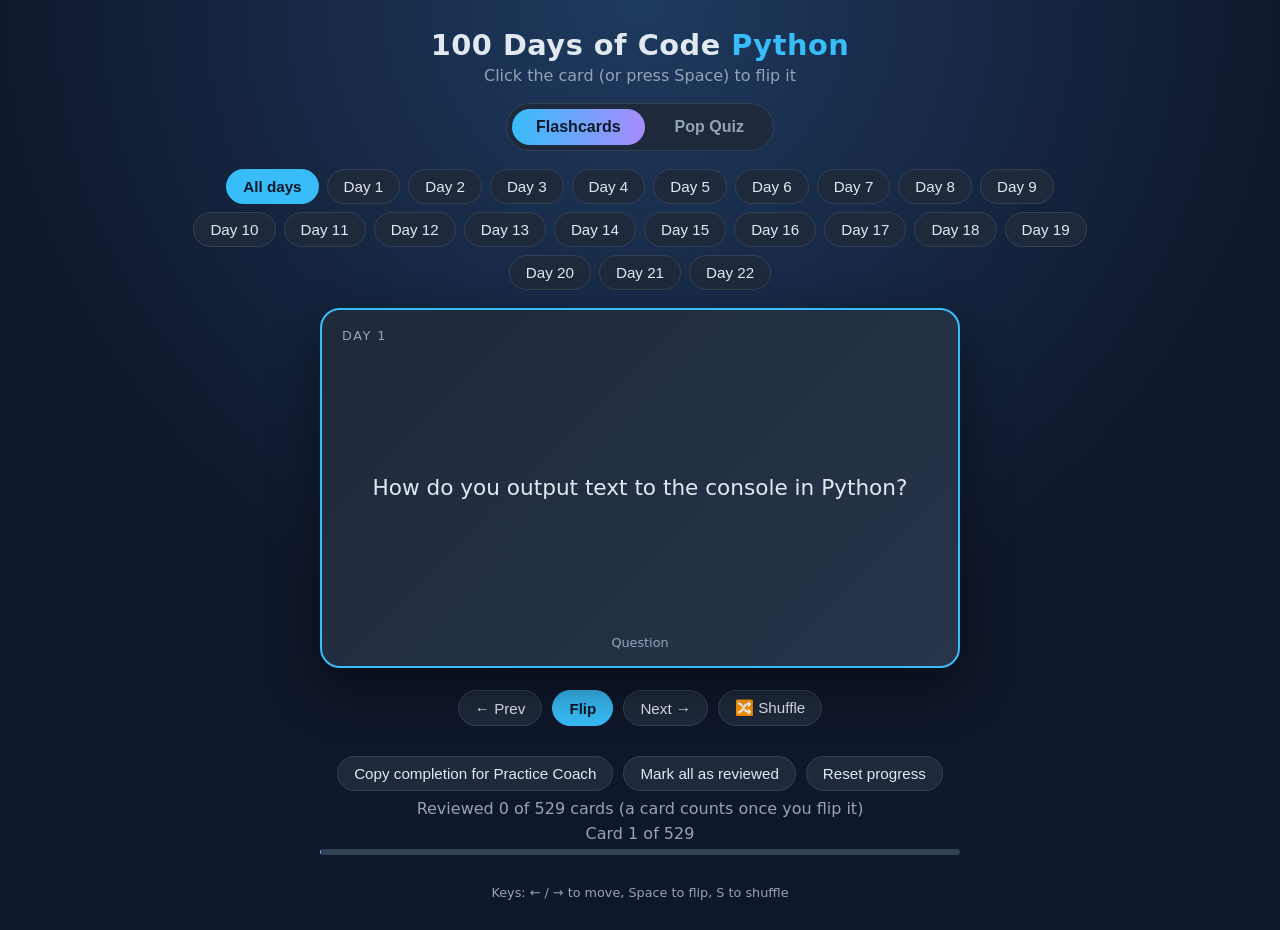
==== commit 359576e3: "Add Day 22 (Pong) flashcards and pop quiz to website Co-authored-by: Bear <BearWitnezz@users.noreply" ====
--- a/flashcards/index.html
+++ b/flashcards/index.html
@@ -80,8 +80,8 @@
 </div>
 <div id="quizView" class="hidden"><div class="days" id="qdays"></div><div class="quiz" id="quiz"></div></div>
 <script>
-const DECKS=[{"day": 1, "cards": [["How do you output text to the console in Python?", "`print()` with the text inside the parentheses, e.g. `print(\"Hello world!\")`"], ["What is a string?", "A piece of text in quotes, a \"string of characters\". The quotes tell Python it's text, not code."], ["What do the double quotes around text do?", "They mark the beginning and end of a string."], ["What error do you get if you forget a closing quote?", "A SyntaxError."], ["What does the caret (^) in an error message show?", "Roughly where in the line Python found the problem."], ["What is PEP 8?", "Python's official style guide for writing clean code."], ["You're stuck on an error you don't understand. What do you do?", "Google it: paste the error message, or search what you want + the language (e.g. \"how to find the length of a string python\"). Stack Overflow usually has the answer."], ["What does `\\n` do inside a string?", "Starts a new line, so one print() can output multiple lines. It's a backslash (`\\n`), not a forward slash."], ["What is string concatenation?", "Joining strings end to end with `+`."], ["What does `print(\"Hello\" + \"Angela\")` output?", "`HelloAngela` (no space is added automatically)."], ["Give one way to output `Hello Angela` using concatenation.", "`\"Hello\" + \" \" + \"Angela\"` (or put the space inside either string)."], ["SyntaxError vs IndentationError?", "SyntaxError = broken grammar (e.g. missing quote). IndentationError = an unexpected space or tab at the start of a line."], ["Do spaces inside quotes cause errors?", "No, they're part of the string."], ["What is debugging?", "Finding and fixing errors (bugs) so code runs as expected."], ["What does the `input()` function do?", "Lets the user type data into the program; it returns what they typed as a string."], ["What is the text inside `input(\"...\")` called?", "The prompt, a hint shown to the user about what to type."], ["When `input()` runs, what happens to that part of the code?", "The whole input(...) call is replaced by whatever the user typed."], ["In `print(\"Hello \" + input(\"Name? \"))`, what do the two closing `))` do?", "The first closes input(, the second closes print(."], ["Write a line that greets the user by name with an exclamation mark.", "`print(\"Hello \" + input(\"What is your name? \") + \"!\")`"], ["What symbol makes a line a comment in Python?", "`#` (hash/pound sign). Python ignores everything after it on that line."], ["What is a variable?", "A name that stores a piece of data so you can refer to it later."], ["What does `=` do in `name = \"Jack\"`?", "Assigns the value on the right (\"Jack\") to the variable on the left (name)."], ["How do you save the user's input so you can use it later?", "Assign it to a variable: `name = input(\"What is your name? \")`"], ["`name = \"Jack\"`, `print(name)`, `name = \"Angela\"`, `print(name)`. What prints?", "Jack, then Angela. A variable holds its latest value at each moment."], ["Why is it called a \"variable\"?", "Its value can change (vary) when you reassign it."], ["What does `len()` do?", "Returns the number of characters in a string."], ["What is `len(\"Hello world!\")`?", "12 (the space and ! count)."], ["One line to print how many characters are in the user's name?", "`print(len(input(\"What is your name? \")))`"], ["In what order does `print(len(input()))` run?", "Inside out: input() first, then len(), then print(). The innermost call runs first and its result is passed outward."], ["Rewrite `print(len(input(\"Name? \")))` with variables `username` and `length`.", "`username = input(\"Name? \")` / `length = len(username)` / `print(length)`"], ["Why use variables even when one line would work?", "Each step is labeled, so code is more readable and easier to break into parts."], ["What's the most important rule for naming variables?", "Make them readable, so the name explains what the data is (username, not n)."], ["How do you separate words in a Python variable name?", "With an underscore: `user_name`. Spaces aren't allowed."], ["What happens if a variable name has a space, like `user name = ...`?", "SyntaxError."], ["Can a variable name contain numbers?", "Yes, but not at the start: `length1` is fine, `1length` is a SyntaxError."], ["Why shouldn't you name a variable `print` or `input`?", "They're built-in function names; it's confusing, breaks syntax highlighting, and is bad practice."], ["What causes a NameError?", "Using a variable name that was never defined, usually a typo (e.g. `nama` instead of `name`)."], ["Does Python spell-check variable names?", "No. Any valid name works as long as you spell it exactly the same every time."], ["Valid or invalid: `user_name`, `2nd_place`, `length2`, `my name`?", "Valid: user_name, length2. Invalid: 2nd_place (starts with a number), my name (has a space)."], ["If `food = \"tacos\"`, what does `print(food)` show vs `print(\"food\")`?", "print(food) shows tacos (the variable's value). print(\"food\") shows the literal word food. No quotes = variable; quotes = text."], ["What is `len(\"pizza\")`?", "5 (p-i-z-z-a). Count every character."]]}, {"day": 2, "cards": [["What error do you get from `len(12345)` and why?", "TypeError. len() works on strings (and other sequences), not on integers."], ["What are the four basic data types covered on Day 2?", "str (string), int (integer), float, and bool (boolean)."], ["What is subscripting?", "Pulling out one character from a string with square brackets, e.g. \"Hello\"[0]."], ["What does `\"Hello\"[0]` give you, and why not 1?", "H. Programmers count from 0, so the first character is index 0."], ["What does `\"Hello\"[-1]` give you?", "o (the last character). Negative indices count from the end."], ["What does `print(\"123\" + \"345\")` output?", "123345. Both are strings, so + concatenates."], ["What does `print(123 + 345)` output?", "468. Both are integers, so + adds."], ["How do you write a large integer so it's easier to read?", "Use underscores: `1_000_000` (Python ignores them)."], ["What is a float?", "A number with a decimal point, e.g. 3.14159."], ["What are the two Boolean values, and how are they written?", "True and False, capital T/F, no quotes."], ["Is `\"123\"` an integer or a string?", "A string, because it's in quotes."], ["What does `type(\"Hello\")` return?", "`<class 'str'>`"], ["What do `type(123)`, `type(3.14)`, and `type(True)` return?", "`<class 'int'>`, `<class 'float'>`, `<class 'bool'>`"], ["What is type conversion / type casting?", "Changing a value from one data type to another, e.g. int(\"123\") or str(5)."], ["How do you convert a string to an integer?", "`int(\"123\")`"], ["How do you convert a number to a string?", "`str(123)`"], ["What does `int(\"123\") + int(\"456\")` equal?", "579 (they become ints, so + adds)."], ["What error does `int(\"ABC\")` raise?", "ValueError (invalid literal for int)."], ["Why does `print(\"Letters: \" + len(name))` fail?", "len() returns an int; you can't concatenate str + int. Wrap with str()."], ["Fix: print the length of a name after an input prompt.", "`name = input(\"Name?\")` then `print(\"Letters: \" + str(len(name)))`"], ["What symbol is multiplication in Python?", "`*` (asterisk), not \u00d7."], ["What symbol is division in Python?", "`/` (forward slash)."], ["What does `6 / 3` return, and what type is it?", "`2.0`, a float. Regular division always returns a float."], ["What does `5 // 3` return?", "`1` (floor division drops the decimal; result is an int)."], ["What does `2 ** 3` mean?", "2 to the power of 3, which is 8."], ["What does PEMDAS stand for?", "Parentheses, Exponents, Multiplication, Division, Addition, Subtraction."], ["Between `*` and `/`, which happens first?", "They're equal priority; the one furthest left runs first."], ["What is `3 * 3 + 3 / 3 - 3`?", "`7.0`"], ["How do you make `3 * 3 + 3 / 3 - 3` equal 3?", "Add parentheses: `3 * (3 + 3) / 3 - 3`"], ["What does `int(30.85)` give?", "30. It chops off the decimals (doesn't round)."], ["What does `round(30.85)` give?", "31. Normal rounding to the nearest whole number."], ["How do you round `bmi` to 2 decimal places?", "`round(bmi, 2)`"], ["What does `score += 1` mean?", "score = score + 1 (add 1 to its current value)."], ["Name the four shorthand assignment operators.", "`+=`, `-=`, `*=`, `/=`"], ["What is an f-string?", "A string with f before the quotes; variables go in {curly braces} and are converted to text automatically."], ["Write an f-string that prints `Your score is 5` using a variable `score`.", "`print(f\"Your score is {score}\")`"], ["Why use an f-string instead of `\"Score: \" + str(score)`?", "No manual str() conversion or + signs; you can mix ints, floats, and bools in one string easily."], ["How do you turn a 12% tip into a multiplier?", "`12 / 100 + 1` = 1.12"], ["Why use `float(input(...))` for a bill but `int(input(...))` for people?", "Money can have decimals; number of people is a whole number."], ["How do you always show 2 decimals (33.60, not 33.6) in an f-string?", "`f\"{value:.2f}\"`"]]}, {"day": 3, "cards": [["What is an if / else statement?", "Code that runs one block if a condition is True, and another block (else) if it's False."], ["What two things must every `if` and `else` line end with / be followed by?", "A colon `:`, then an indented block of code."], ["How does Python know which lines belong inside an if block?", "Indentation. Indented lines under the if are inside it."], ["Where does `else` go relative to `if`?", "At the same indentation level as its if; they're a pair."], ["`height = 120`. Does `if height > 120:` run the if block or the else?", "The else. `>` doesn't include 120; use `>=` to include it."], ["What's the difference between `>` and `>=`?", "`>` means strictly greater; `>=` also includes the equal value."], ["What does `!=` mean?", "Not equal to."], ["What's the difference between `=` and `==`?", "`=` assigns a value to a variable; `==` checks if two values are equal."], ["What happens if you write `if height = 120:`?", "SyntaxError. A condition needs `==`, which gives True or False."], ["Write an if/else that prints \"Ride!\" if `height` is at least 120, otherwise \"Too short\".", "`if height >= 120:` / `    print(\"Ride!\")` / `else:` / `    print(\"Too short\")`"], ["What does the `%` (modulo) operator do?", "Gives the remainder after dividing one number by another."], ["What is `10 % 3`?", "1 (3 goes into 10 three times with 1 left over)."], ["What is `10 % 5`?", "0 (divides evenly, no remainder)."], ["How do you check if a number is even?", "`if number % 2 == 0:` (even numbers have no remainder when divided by 2)."], ["What does `number % 2` give for an odd number?", "1"], ["What is a nested if statement?", "An if/else placed inside another if block (indented one more level). The inner check only runs if the outer condition is True."], ["In the rollercoaster code, when is the age question asked?", "Only if the height check passed (it's nested inside the `if height >= 120:` block)."], ["What does `elif` stand for, and when do you use it?", "\"Else if.\" Use it when there are more than two possibilities."], ["If several `if`/`elif` conditions are True, which block runs?", "Only the first True one, top to bottom. The rest are skipped."], ["How many `elif`s can you have between `if` and `else`?", "As many as you need."], ["`age = 10`. With `if age < 12:` / `elif age <= 18:` / `else:`, which block runs?", "The `if age < 12:` block ($5). Python stops at the first True condition."], ["Why must `if age < 12` come before `elif age <= 18`?", "Order matters. If `<= 18` came first, a 10-year-old would match it and never reach the under-12 price."], ["if/elif/else vs several separate `if`s: how many blocks can run?", "if/elif/else runs only one block (the first True). Separate `if`s are each checked, so several can run."], ["When should you use separate `if`s instead of `elif`?", "When the conditions are independent of each other, like asking about a photo no matter what ticket someone has."], ["Why is `bill = 0` created before the age checks?", "So a variable exists that each branch can set and the photo check can add to later."], ["What does `bill += 3` do?", "Adds 3 to the current bill: same as `bill = bill + 3`."], ["Does every `if` need an `else`?", "No. If nothing should happen when the condition is False, leave the else off."], ["Why is the photo question lined up with the age `if`, not indented under `else`?", "So it's asked for every age, after the ticket price is set, not only for adults."], ["What are Python's three logical operators?", "`and`, `or`, `not`"], ["When is `A and B` True?", "Only when both A and B are True."], ["When is `A or B` False?", "Only when both A and B are False."], ["What does `not` do?", "Flips a condition: `not True` is False, `not False` is True."], ["`a = 12`. Is `a > 15 and a < 13` True or False?", "False. `a > 15` is False, and `and` needs both to be True."], ["`a = 12`. Is `a > 10 or a < 10` True or False?", "True. `or` only needs one side to be True."], ["Write a condition for ages 45 to 55, inclusive.", "`age >= 45 and age <= 55` (or the shorter `45 <= age <= 55`)"]]}, {"day": 4, "cards": [["Why do computers need a special method to make random numbers?", "They're deterministic (same steps, same result), so they use math called a pseudorandom number generator."], ["What is Python's pseudorandom number generator called?", "The Mersenne Twister."], ["What line do you need before you can use `random.randint()`?", "`import random`"], ["What does `random.randint(1, 10)` return?", "A random whole number from 1 to 10, including both 1 and 10."], ["Write a line that stores a random whole number from 1 to 6 in `dice`.", "`dice = random.randint(1, 6)`"], ["What range does `random.random()` give?", "A float from 0 up to but not including 1 (0 can show up, 1 never does)."], ["Why does `random.random()` need `()` if it takes no inputs?", "Parentheses are what actually run (call) a function, even with nothing inside."], ["In `random.random()`, what's the difference between the two words `random`?", "The first is the module; the second is the function inside it."], ["How do you get a random float from 0 up to (not including) 10?", "`random.random() * 10`"], ["What does `random.uniform(1, 10)` return?", "A random float between 1 and 10 (it may or may not ever hit exactly 10 because of rounding)."], ["What is a module?", "A separate .py file of code you can import and reuse in other files."], ["Why do programmers split code into modules?", "Big programs are easier to understand, and different people can work on different parts."], ["You made `my_module.py` with `pi = 3.14`. How do you print it from main.py?", "`import my_module` then `print(my_module.pi)`"], ["How do you write a random coin flip?", "`if random.randint(0, 1) == 0:` print \"Heads\", `else:` print \"Tails\"."], ["What is a list in Python?", "A data structure that stores many related items, in order, in one variable."], ["How do you write a list?", "Square brackets with items separated by commas: `[\"Cherry\", \"Apple\", \"Pear\"]`"], ["Can a list hold different data types?", "Yes. It can mix strings, numbers, booleans, and more."], ["`fruits = [\"Cherry\", \"Apple\", \"Pear\"]`. What is `fruits[0]`?", "\"Cherry\". Lists start counting at 0."], ["Why does the first item have index 0?", "The index is an offset from the start, and the first item is 0 steps away."], ["What does `fruits[-1]` give you?", "The last item in the list."], ["How do you change the second item in `fruits` to \"Mango\"?", "`fruits[1] = \"Mango\"`"], ["What does `append()` do?", "Adds one item to the end of a list: `fruits.append(\"Kiwi\")`"], ["`append()` vs `extend()`?", "append() adds one item; extend() adds every item from another list: `fruits.extend([\"Kiwi\", \"Lime\"])`"], ["Do you need to memorize every list function?", "No. Know what's possible, then look up the details in the docs or Google."], ["What does `len()` return for a list?", "The number of items in it, e.g. 50 for the list of US states."], ["A list has 50 items. What is the last valid index?", "49 (always len - 1, because counting starts at 0)."], ["What error do you get from `my_list[50]` when the list has 50 items?", "IndexError: list index out of range."], ["What is an off-by-one error?", "Being one step off, like using `len(list)` as an index instead of `len(list) - 1`."], ["What is a nested list?", "A list that contains other lists, e.g. `dirty_dozen = [fruits, vegetables]`."], ["If `fruits` has 7 items and `vegetables` has 5, what is `len([fruits, vegetables])`?", "2. The outer list holds two items, which are the two lists."], ["What does `random.choice(my_list)` do?", "Returns a random item from the list."], ["How do you write a string that spans several lines (like ASCII art)?", "Use triple quotes: `'''...'''` or `\"\"\"...\"\"\"`."], ["If the player types \"2\", how do you use it to pull scissors out of `choices = [rock, paper, scissors]`?", "Convert it to an int first: `choices[int(player)]`"]]}, {"day": 5, "cards": [["What is a loop?", "Doing something over and over instead of writing the same code many times."], ["What does a for loop with a list do?", "Runs the indented body once for each item in the list, in order."], ["Write the for-loop pattern for a list named `fruits`.", "`for fruit in fruits:` then an indented body."], ["In `for fruit in fruits:`, what is `fruit`?", "The loop variable \u2014 it holds one list item at a time."], ["Does the loop variable hold the whole list?", "No. Each iteration it gets the next single item."], ["How many times does a for loop run over a list?", "Once per item in the list."], ["Where must the loop body sit?", "Indented under the `for` line."], ["What happens to code indented inside the for loop?", "It runs once for every item in the list."], ["What happens to code written at the same indent as `for` (outside the loop)?", "It runs once, after the loop finishes."], ["Can the body of a for loop have more than one statement?", "Yes. Every indented line runs for each item."], ["`fruits = [\"Apple\", \"Peach\", \"Pear\"]` then `for fruit in fruits: print(fruit)`. What prints?", "Apple, then Peach, then Pear (one per line)."], ["In the fruit pie example, why does both `print(fruit)` and `print(fruit + \" pie\")` run for Apple before Peach?", "Both lines are indented inside the loop, so the whole block runs for each item before moving on."], ["What does range() do in a for loop?", "It generates a sequence of numbers to loop over (not just lists)."], ["Does printing range(...) alone show the numbers?", "No. range() alone isn't useful when printed; use it with a for loop."], ["In `for number in range(1, 10):`, what numbers print?", "1 through 9 (end is exclusive)."], ["How do you make range include 10 starting from 1?", "`range(1, 11)` \u2014 end must be one past the last number you want."], ["What is the default step for range()?", "+1 (counts up by one each time)."], ["What does `range(1, 11, 3)` produce?", "1, 4, 7, 10."], ["How do you sum 1 through 100 with a for loop and range?", "`total = 0` then `for number in range(1, 101): total += number` (or `total = total + number`); print total \u2192 5050."], ["What does `total += number` mean?", "Same as `total = total + number` \u2014 add the current number into the running total."], ["How do you build a string one piece at a time in a loop?", "Start with an empty string, `password = \"\"`, then add a piece each pass: `password += random.choice(letters)`."], ["What's the difference between `letters[4]` and `random.choice(letters)`?", "`letters[4]` always gives the one item at index 4; `random.choice(letters)` gives one random item from the list."], ["How many times does `for i in range(5):` run, and what values does `i` take?", "5 times: i is 0, 1, 2, 3, 4 (starts at 0, stops before 5)."], ["Why doesn't `random.choice(letters[nr_letters])` give nr_letters random letters?", "`letters[nr_letters]` picks one item at that index, and one random.choice call returns just one thing. Use a loop: `for i in range(nr_letters):`."]]}, {"day": 6, "cards": [["How do you spot a function call in Python?", "A name followed by parentheses, e.g. print(), len(), my_function()."], ["Can you save a function's result in a variable?", "Yes. Example: num_char = len(\"Hello\") then print(num_char) gives 5."], ["What keyword starts a function definition?", "def"], ["Write the pattern to define a function named my_function.", "def my_function(): then an indented body."], ["What four pieces does a function definition need?", "def, a name, parentheses (), a colon :, then an indented body."], ["What is the difference between defining and calling a function?", "Define writes the recipe (def ...); call runs it (name())."], ["Why does defining a function alone print nothing when you run the file?", "def only stores the recipe. You must call the function with name() to run the body."], ["What happens when a function is called?", "The program jumps to the definition, runs the indented body top to bottom, then returns to where it was called and continues."], ["Why use functions?", "Less repetition (don't retype the same steps) and more readable code."], ["Write a turn_around function using turn_left().", "def turn_around(): then turn_left() twice (indented)."], ["How do you define turn_right() if only turn_left() exists?", "def turn_right(): then turn_left() three times."], ["In the square challenge, why define turn_right()?", "So you can write fewer, clearer lines (~8) instead of repeating turn_left() many times (~14)."], ["What makes a line part of a function's body?", "Indenting it (usually 4 spaces) under the def ...: line."], ["What happens to a non-indented line after a function definition?", "It is outside the function; it runs on its own when the file runs, not when the function is called."], ["How much indent for a line inside an if that is inside a function?", "Two levels \u2014 8 spaces (4 for the function + 4 for the if)."], ["What does PEP 8 recommend for indentation?", "Use spaces, 4 per indent level (not tabs)."], ["Can you mix tabs and spaces for indentation in Python 3?", "No. Python 3 does not allow mixing tabs and spaces in one file."], ["What File Explorer analogy fits indentation?", "Blocks are like folders; indented code lives \"inside\" the folder."], ["In def my_function(): then 4-space print(\"Hello\") then left-edge print(\"World\") \u2014 which line runs only when you call my_function()?", "print(\"Hello\") \u2014 print(\"World\") is outside and runs on its own."], ["What does a while loop do?", "Keeps repeating its indented block as long as a condition is True; stops when the condition is False."], ["When does a while loop check its condition?", "At the top, before each pass through the body."], ["In the Hurdle 1 counter example (start at 6, while > 0, jump then -= 1 and print), what prints and why does it stop?", "Prints 5,4,3,2,1,0 then stops because 0 > 0 is False."], ["What does x -= 1 mean?", "Shorthand for x = x - 1."], ["Write a while loop that jumps until the robot is on the flag (at_goal).", "while not at_goal(): then indented jump(). (not flips True/False; while at_goal() != True: also works but reads less like English.)"], ["When do you use for vs while?", "for when you know how many times / each item in a list or range; while when you repeat until a condition changes and don't know how many times."], ["What causes an infinite while loop, and how do you debug it?", "The condition never becomes False (e.g. while 5 > 3:). Stop the program; print the condition (or its variables) to see if it ever changes."], ["What is the right-hand rule for escaping the Reeborg maze?", "Keep a wall on your right: if right is clear, turn right and move; elif front is clear, move; else turn left. Repeat."], ["What outer loop drives the maze solution, and why while instead of for?", "while not at_goal(): \u2014 you don't know how many steps it will take, so you repeat until the robot reaches the flag."], ["Why did the maze robot loop forever in an open area with no walls nearby?", "right_is_clear() was always True, so it kept turning right and moving in a small square and never reached the goal (infinite loop)."], ["How do you fix the open-area infinite loop in the maze?", "Before the wall-following loop, walk straight until you hit a wall (while front_is_clear(): move()), then turn_left() so the wall is on the robot's right."]]}, {"day": 7, "cards": [["What does the in operator do?", "Gives True/False: is this item in that string or list? e.g. \"a\" in \"abyss\" is True; \"_\" not in display means no blanks are left."], ["How does a game_over flag drive the Hangman loop?", "Set game_over = False, loop with while not game_over:, and set game_over = True when the player wins or loses."], ["Why reset display = \"\" at the top of the while loop?", "So it's rebuilt fresh each turn. If you only set it once before the loop, every turn adds more letters on top and it keeps growing."], ["Why not write for guess in chosen_word: when guess holds the player's letter?", "The for loop overwrites its loop variable every pass, so the player's guess gets lost. Use a different name like letter."], ["if/elif vs separate ifs for win and lose checks?", "Only one branch of an if/elif chain runs. Independent checks (win, lose) need separate ifs so both get checked."], ["How do you stop a repeated wrong guess costing another life?", "Keep a guessed_letters list: check if guess in guessed_letters, only take a life when guess not in guessed_letters, and .append(guess) each turn."], ["How do you use a list that lives in another file?", "from hangman_words import word_list \u2014 then use word_list by its plain name."], ["What does stages[lives] do in Hangman?", "Picks the ASCII picture by list index. With 6 lives you get stages[6] (empty gallows); at 0 lives, stages[0] (full drawing)."]]}, {"day": 8, "cards": [["Why give a function inputs?", "So it can do the same steps with different data each call \u2014 same recipe, different ingredients."], ["How do you define a function that takes a name?", "def greet_with_name(name): then an indented body that uses name (e.g. print(f\"Hello {name}\"))."], ["What happens to the value when you call greet_with_name(\"Angela\")?", "\"Angela\" is stored in the parameter name for that call \u2014 like name = \"Angela\" inside the function."], ["Parameter vs argument?", "Parameter = the name in the def (name). Argument = the actual value passed in the call (\"Angela\")."], ["What does greet_with_name(\"Jack\") print?", "Hello Jack / How do you do Jack?"], ["How do you define a function with multiple parameters?", "Separate them with commas in the def: def greet_with(name, location):"], ["What does a positional argument mean?", "Matched to parameters by order \u2014 first arg \u2192 first param, second \u2192 second, etc."], ["What does greet_with(\"Nowhere\", \"Jack Bauer\") print if def is greet_with(name, location)?", "Hello Nowhere / What is it like in Jack Bauer? (swapped \u2014 order mismatch)"], ["How do keyword arguments work?", "Name each one in the call, e.g. greet_with(location=\"London\", name=\"Angela\"). Order doesn't matter because values go by name."], ["How does % 26 wrap the Caesar shift around?", "Add first, then wrap: (position + shift_amount) % 26. \"z\" (25) + 3 = 28, and 28 % 26 = 2, which is \"c\"."], ["Why must shift_amount *= -1 go above the for loop?", "Inside the loop it flips on every letter (back, forward, back...), so every other letter shifts the wrong way. Do once-only steps before the loop."], ["How do you pass spaces, numbers and symbols through the cipher unchanged?", "if letter not in alphabet: output_text += letter, else do the shift. .index() would crash on them otherwise."], ["How do you restart a whole program?", "reset = True, then while reset: ask the inputs, call the function, ask \"yes\" to go again, and set reset = False on \"no\"."]]}, {"day": 9, "cards": [["What is a dictionary in Python?", "A collection of key: value pairs, written in curly braces, e.g. {\"Bug\": \"An error...\"}."], ["How do you get a value out of a dictionary?", "Square brackets with the key, e.g. programming_dictionary[\"Bug\"]."], ["What error do you get for a key that doesn't exist (e.g. a typo)?", "KeyError."], ["How do you add or edit an entry?", "dict[key] = value. If the key exists, it's replaced; if not, a new entry is added."], ["How do you make an empty dictionary, or wipe one?", "Assign empty curly braces: my_dict = {}."], ["What does 'for key in my_dict:' loop through?", "Only the keys. Use my_dict[key] to get each value."], ["What is nesting?", "Putting a list or dictionary inside another list or dictionary."], ["travel_log = {\"France\": [\"Paris\", \"Lille\", \"Dijon\"]}. How do you print Lille?", "travel_log[\"France\"][1]. The key gets the list, then the index picks the item."], ["nested_list = [\"A\", \"B\", [\"C\", \"D\"]]. How do you print D?", "nested_list[2][1]"], ["How do you reach a list item inside a dictionary inside a dictionary?", "Chain brackets one layer at a time: outer key, inner key, index, e.g. travel_log[\"Germany\"][\"cities_visited\"][2]."], ["How do you find the highest bid in a dictionary?", "Start highest_bid = 0, loop for bidder in bids:, and if bids[bidder] > highest_bid: set highest_bid and winner = bidder. Compare, don't use +=."], ["Where does bids[name] = price go in the auction loop?", "In the main body of the while loop so it runs for every bidder, not inside the yes/no if/else. Announce the winner after the loop."]]}, {"day": 10, "cards": [["What does return do in a function?", "Sends a value back as the function's output. That value replaces the function call in your code."], ["def my_function(): return 3 * 2. What is output = my_function()?", "6"], ["What does \"aNGela YU\".title() give?", "\"Angela Yu\". First letter of each word capitalized, the rest lowercase."], ["print vs return?", "print only shows text on screen. return hands the value back so your code can store or reuse it."], ["What does function_2(function_1(\"hello\")) do?", "Runs function_1 first. Its returned output becomes the input to function_2 (chaining)."], ["What happens to code written after a return line in a function?", "It never runs. return ends the function right there."], ["Can a function have more than one return?", "Yes. Whichever return runs first ends the function."], ["What is an early return?", "Checking for bad input (e.g. if f_name == \"\" or l_name == \"\":) and returning before the rest of the function runs."], ["What does an empty return give back, and what prints if you print it?", "None. Better to return a meaningful message so you can tell what went wrong."], ["What is a docstring?", "Documentation for your own function: text in triple quotes (\"\"\"...\"\"\") that shows up when you call the function, like the built-in help for len()."], ["Where does a docstring go?", "The first indented line right after the def line (after the colon)."], ["How is a docstring different from a normal string?", "It can span multiple lines; a normal quoted string can't break across lines."], ["Best way to write a multi-line comment?", "Write the lines, highlight them, and press Ctrl + / (Cmd + / on Mac). Python's guidance is to avoid triple-quote comments."]]}, {"day": 11, "cards": [["In the Blackjack solution, what does deal_card() do?", "Holds the cards list [11, 2, 3 ... 10, 10, 10, 10] (11 = Ace), picks one with random.choice(cards), and returns it. Its docstring shows when you hover over the function."], ["How do you deal 2 cards to the user without a middleman variable?", "for _ in range(2): user_cards.append(deal_card()). The underscore is used because the loop variable isn't needed."], ["user_cards += new_card (new_card is an int) gives TypeError: 'int' object is not iterable. Why, and what's the fix?", "+= on a list is shorthand for extend(), which needs an iterable (a list). To add a single item, use append()."], ["What does sum() do, and how does calculate_score signal a Blackjack?", "sum() adds up all the items of an iterable. If sum == 21 and len(cards) == 2 (an Ace and a 10), it returns 0 to signal Blackjack."], ["Why is drawing to 21 on a third card NOT a Blackjack?", "Real Blackjack is 21 on the first two cards only. That's why the check needs len(cards) == 2 as well as sum == 21."], ["What is the Ace rule in calculate_score, and what must you do after changing the list?", "If 11 is in cards and sum(cards) > 21: cards.remove(11), then cards.append(1). remove() deletes the first match. Then recalculate the score."], ["John's Ace fix used cards[cards.index(11)] = 1 in a while loop. What's the catch with .index()?", "It finds only the FIRST match, so with two Aces you have to repeat it and recheck the score each time."], ["Why must a function be defined above the line that calls it?", "Python reads top to bottom, so the def has to come first. Like having the tool on the truck before the job."], ["Why do the starting cards get dealt above the while loop?", "Code inside a loop runs every trip. Dealing inside it would hand out fresh starting cards on every pass."], ["What does `while computer_score != 0 and computer_score < 17:` do?", "The dealer keeps drawing until reaching 17 or more, but never on a Blackjack. 0 is less than 17, so it needs the != 0 check."], ["Why start user_score and computer_score at -1 before the loop?", "So the names exist even if the loop is skipped. Can't use 0 because 0 means Blackjack. -1 is obviously wrong, which helps debugging."], ["Why is the Blackjack check (score 0) above u_score > c_score in compare()? And how do two ifs differ from if/elif?", "if/elif/else is checked top to bottom and the first match returns, so order matters. Two separate ifs both run; elif joins a chain so only one runs."], ["What does the warning 'Shadows the name from outer scope' mean, and how do you fix it?", "A function parameter reuses the name of an outer variable (user_score). Rename it (u_score, c_score) with Refactor > Rename; unrelated names stay untouched."], ["A variable is made inside a function. Can you use it outside? (John's `play` undefined bug)", "No. It only exists inside the function (scope), like a shutoff valve behind a wall you can't reach from the next room."], ["How does the game restart, and where does the logo come from?", "while input(\"...Type 'y' or 'n': \") == \"y\": clears with print(\"\\n\" * 20), then calls play_game(). The logo is imported with from art import logo and printed at the start of each game."], ["What's a good habit while building a big project like Blackjack?", "Test your code regularly as you go, so a problem is easier to locate."]]}, {"day": 12, "cards": [["What is scope?", "Where a name (variable or function) can be seen and used. Apple tree analogy: one inside a fence is only for you, one by the sidewalk is free for all."], ["What is local scope?", "A variable created inside a function only exists inside that function, within its 'walls'."], ["What error do you get printing a variable that was created inside a function from outside it?", "A NameError, e.g. \"name 'potion_strength' is not defined\"."], ["What is global scope?", "A variable defined at the top level (not inside any function). It is available everywhere in the file, including inside functions however deeply nested."], ["What does 'top level' mean for a global variable?", "Not inside another function. It doesn't mean physically at the top of the file."], ["What is a namespace?", "Anything you give a name to (a variable, a function) has a namespace, and that name is only valid in certain scopes."], ["If drink_potion() is defined inside game(), where can you call it?", "Only inside game(). It has local scope within game()."], ["Does Python have block scope for if, while and for blocks?", "No. A variable created inside an if/while/for block is still available outside it, with the scope of the enclosing function (or global if there is no function)."], ["Inside a function, a variable is created in an if block. Can you use it outside the if block? Outside the function?", "Yes outside the if block (same function scope). No outside the function."], ["What does the linter warning 'local variable might be referenced before assignment' mean, and how do you fix it?", "The if block might not run, so the variable would never be created. Fix: create it before the block, e.g. new_enemy = \"\" (or ignore the warning if you know your code better)."], ["A function does enemies = 2 where enemies is also a global. Does the global change?", "No. It creates a brand new local variable with the same name. The global stays the same (e.g. prints 2 inside, 1 outside)."], ["What do you write inside a function to modify a global variable?", "global enemies (the name of the global) at the start of the function, so enemies += 1 changes the global."], ["Why do people say to avoid modifying global variables?", "It's confusing and bug-prone: the variable could have been created anywhere, days earlier, and you'd change it independent of that. Reading a global is fine."], ["What is a better way than 'global' to change a global value from a function?", "Use return: return enemies + 1, then save it outside: enemies = increase_enemies()."], ["What is a global constant and how do you name it?", "A global value you never plan to change, like PI or a URL. Named in ALL UPPERCASE with underscores as a reminder not to modify it."]]}, {"day": 13, "cards": [["What is debugging?", "The process of finding and removing bugs (mistakes) from your code."], ["Who found the first documented computer bug?", "Grace Hopper's team: a real moth taped into her notebook, found in a relay."], ["Debugging tip 1: describe the problem. What should you ask yourself?", "What is the code doing, what is it meant to do, and what assumptions am I making?"], ["Why does `for i in range(1, 20): if i == 20:` never fire?", "range stops before the end number, so i only goes up to 19. Use range(1, 21)."], ["Debugging tip 2: reproduce the bug. Why does it matter?", "A bug that only shows sometimes is hard to fix. Find when it happens and make it happen every time."], ["Does `random.randint(1, 6)` include 6?", "Yes. randint includes both end numbers, unlike range."], ["Why does `dice_images[randint(1, 6)]` sometimes crash?", "A 6 gives IndexError: list index out of range, because a 6-item list's indexes are 0 to 5."], ["Two fixes for the dice IndexError?", "randint(0, 5), or keep randint(1, 6) and use dice_images[dice_num - 1]."], ["Debugging tip 3: play computer. What does it mean?", "Go through the code line by line with a real value and work out what each condition evaluates to."], ["Why does 1994 print nothing with `year > 1980 and year < 1994` / `elif year > 1994`?", "Neither condition catches 1994 itself. Fix with year <= 1994 (or >= in the second)."], ["Console error you don't understand: what do you do?", "Copy the general part of the message (not your own values) and Google it with \"Python\"."], ["What does a try / except block do?", "Runs risky code under try:, and if that error happens, runs the except block instead of crashing."], ["Which line goes in the try block for an age input?", "age = int(input(\"How old are you?\")), since int() crashes on words."], ["What error does int(\"twelve\") raise?", "ValueError (invalid literal for int())."], ["Why does print(\"You are {age}\") show {age} instead of the number?", "It's missing the f. It needs to be an f-string. No error is shown, so it's a quiet bug."], ["Debugging tip 5: print is your friend. How do you use it?", "Print variables before the final result to see which one isn't what you expected."], ["What's the difference between = and ==?", "= assigns a value. == compares and gives True or False without changing anything."], ["What does `x == 5` do if x is 0?", "Gives False, and x stays 0."], ["What is a breakpoint?", "A marker you click in the gutter so a debug run pauses at that line."], ["Step Over vs Step Into vs Step Into My Code?", "Step Over runs the next line. Step Into goes inside any function (even library ones). Step Into My Code only goes into your own functions."], ["What does Step Out do?", "Leaves the function you stepped into and goes back to the code that called it."], ["Why did only one number end up in b_list in the mutate() example?", "b_list.append(new_item) was outside the for loop, so it ran once with the last value. Indent it into the loop."], ["Final debugging tips?", "Take a break, ask a friend, run your code often, fix one bug at a time, and search Stack Overflow before asking."]]}, {"day": 14, "cards": [["What does `random.choice(data)` do?", "Picks one random item from the list data."], ["In Higher Lower, what does `data` hold?", "A list of dictionaries. Each dictionary is one account with name, description, country and follower_count."], ["How do you get the follower count out of `account`?", "account[\"follower_count\"], using the key in square brackets."], ["What does `format_account(account)` give back?", "A string like \"name, description, country\", made with an f-string and returned."], ["What does `return guess == \"a\"` give back?", "True if guess is \"a\", otherwise False. The comparison itself is the answer."], ["Trace it: `check_answer(\"a\", 500, 300)`. What comes back?", "guess=\"a\", a_followers=500, b_followers=300. 500 > 300, so it returns \"a\" == \"a\", which is True."], ["Trace it: `check_answer(\"a\", 100, 900)`. What comes back?", "100 > 900 is False, so the else runs: \"a\" == \"b\", which is False."], ["Why does `score = 0` go before the while loop?", "So it's set once. Inside the loop it would reset to 0 every round."], ["What does `while not game_over:` mean?", "Keep looping as long as game_over is False. Setting it to True ends the loop."], ["After a right answer, why do we do `account_a = account_b`?", "The winner (B) moves into the A spot, and then a new B is picked."], ["How does the game stop A and B from being the same account?", "while account_a == account_b: account_b = random.choice(data) keeps re-picking B until it's different."], ["Why add `.lower()` to the input?", "So \"A\" and \"a\" both match the check."], ["What does `print(\"\\n\" * 20)` do?", "Prints 20 blank lines to push old text off the screen."]]}, {"day": 15, "cards": [["What do you do in PyCharm instead of an online editor?", "Write and run Python on your own computer: make a project, add a .py file, press Run, and read output in the console at the bottom."], ["How do you get the milk a latte needs from MENU?", "MENU[\"latte\"][\"ingredients\"][\"milk\"]. Each set of square brackets goes one dictionary deeper."], ["How do you get a drink's price from MENU?", "MENU[drink][\"cost\"]."], ["How does the coffee machine turn off?", "is_on = True before the loop, while is_on:, and typing \"off\" sets is_on = False so the loop stops."], ["How do you print every key and its value in resources?", "for key in resources: print(key, resources[key]). key is the name, resources[key] is the amount."], ["Why not write resources[\"water\"] inside the ingredient loop?", "It hard-codes one item. Use the loop variable (resources[item]) so it works for every ingredient."], ["How do you total the coins?", "quarters * 0.25 + dimes * 0.10 + nickels * 0.05 + pennies * 0.01."], ["What does round(2.3456, 2) give?", "2.35. It rounds to 2 decimal places, good for money."], ["The coin question repeated once per ingredient. Why, and what's the fix?", "It was inside the for item loop, so it ran every pass. Move it after the loop so it runs once per order."], ["Flag check: what should is_enough start as, and when does it change?", "Start True before the loop. Flip to False only inside the if that finds a shortage."], ["Why is \"start False, set True at the bottom of each pass\" broken?", "A later ingredient that IS enough sets it back to True, hiding the earlier shortage."], ["What's wrong with calling process_coins() on one line and then total = process_coins()?", "The first call's result is thrown away and the user is asked for coins twice. Call it once and save it."], ["In is_resource_sufficient, where do return False and return True go?", "return False inside the if (found a shortage). return True after the loop, once every item passed."], ["Inside is_resource_sufficient(order_ingredients), what should the loop go over?", "The parameter order_ingredients, not MENU[user_choice]. Use what was passed in."], ["Does a function's return value show up on screen by itself?", "No. In a script you need print(my_func()) or save it in a variable and use it."], ["In bids = {\"Ann\": 50}, inside for bidder in bids, what's the bid amount?", "bids[bidder] (50). bidder is the key (\"Ann\"); compare the value, not the key."]]}, {"day": 16, "cards": [["In OOP, what are attributes and methods?", "Attributes are what an object has (like variables). Methods are what it does (functions that belong to it)."], ["What's the difference between a class and an object?", "A class is the blueprint. An object is one thing built from it (an instance), like Henry and Betty both made from a waiter class."], ["How do you name a class vs a variable or function?", "Classes use PascalCase (CarBlueprint). Variables and functions use snake_case (my_screen)."], ["What do the parentheses do in car = CarBlueprint()?", "They construct (create) a new object from the class and save it in car."], ["turtle.Turtle() vs from turtle import Turtle?", "With import turtle you write turtle.Turtle(). With from turtle import Turtle you can just write Turtle()."], ["How do you read an attribute vs call a method on an object?", "Attribute: object.attribute, e.g. my_screen.canvheight. Method: object.method(), e.g. car.stop()."], ["What does my_screen.exitonclick() do?", "Keeps the turtle window open until you click on it."], ["What's a module vs a package?", "A module is one file of code. A package is lots of files someone wrote, bundled together for a purpose."], ["What is PyPI?", "The Python Package Index: packages shared by the Python community that you can install and use."], ["How do you install a package like PrettyTable in PyCharm?", "Preferences (File > Settings on Windows) > Project > Project Interpreter > + > search PrettyTable > Install. Turtle is preloaded, PyPI packages are not."], ["How do you add a column to a PrettyTable?", "table.add_column(\"Pokemon Name\", [\"Pikachu\", \"Squirtle\", \"Charmander\"]): a field name string, then a list of data. Keep lists in the same order so rows match."], ["How do you left-align a PrettyTable, and what's the default?", "table.align = \"l\" (set it like a variable). Default is \"c\" (center); \"r\" is right."], ["In the docs, what do the M, F and C icons mean?", "M = method, F = attribute/field, C = class."], ["What's the point of the Steve Jobs hotel dry-cleaning story?", "You just call hotel.dry_clean() and trust it. You don't need to know how a class works inside, only how to use it (read the docs)."], ["In the OOP Coffee Machine, what do you pass to menu.find_drink?", "The user's choice (order_name=user_choice), not the whole menu from get_items. And call it inside the loop, after input()."], ["What do you pass to money_machine.make_payment?", "drink.cost (the price), not the whole drink object."], ["Why not write make_coffee = coffee_maker.make_coffee(drink)?", "make_coffee doesn't return anything, so the variable would just hold None. Just call it: coffee_maker.make_coffee(drink)."]]}, {"day": 17, "cards": [["How do you create your own class in Python?", "class User: then an indented body. It's a colon (:) after the name, not a semicolon."], ["What happens if a class or function body is empty, and how do you fix it?", "You get an \"Indent Expected\" error. Put pass in the body; it just continues to the next line."], ["PascalCase vs camelCase vs snake_case?", "PascalCase: every word capitalized (classes, e.g. User). camelCase: first word lowercase, later words capitalized (rare in Python). snake_case: all lowercase with underscores (pretty much everything else)."], ["What is an attribute, and how can you add one to an object?", "A variable associated with an object. Dot notation: user_1.id = \"001\". Doing that one by one for every object is repetitive and typo-prone."], ["What is a constructor, and what is it called in Python?", "The part of the blueprint that says what happens when an object is constructed (initialized). In Python it's the special __init__ function (two underscores each side)."], ["When does __init__ run?", "Every time a new object is created from the class. A print inside it runs once per object."], ["What is self in __init__?", "The actual object being created/initialized. Extra parameters go after self, and the data passed in sets the attributes."], ["Write an __init__ that sets id and username from parameters.", "def __init__(self, user_id, username):     self.id = user_id     self.username = username Then user_1 = User(\"001\", \"angela\") does it in 1 line instead of 3."], ["Once __init__ has parameters, what happens with User()?", "Error: missing 2 required positional arguments. You must pass them when creating the object."], ["How do you give every object a default attribute value?", "Set it in __init__ without a parameter, e.g. self.followers = 0. Every object starts at 0."], ["What's a method, and what must its first parameter be?", "A function attached to an object (what it does). The first parameter is always self so it knows which object called it, e.g. def enter_race_mode(self): self.seats = 2."], ["After user_1.follow(user_2), what are the followers/following counts?", "user_1: followers 0, following 1. user_2: followers 1, following 0. (follow does user.followers += 1 and self.following += 1.)"], ["In the Quiz Game, what does the Question class hold?", "text and answer: def __init__(self, q_text, q_answer): self.text = q_text; self.answer = q_answer. E.g. Question(\"2 + 3 = 5\", \"True\")."], ["How do you build question_bank in main.py?", "question_bank = []; for question in question_data: make Question(question[\"text\"], question[\"answer\"]) and question_bank.append(new_question)."], ["Why does next_question increase question_number after grabbing the current question?", "Lists start at index 0, so grab self.question_list[self.question_number] first, then += 1. The prompt then shows Q.1, not Q.0."], ["What's the simplest still_has_questions?", "return self.question_number < len(self.question_list). The comparison itself is True/False, so no if/else needed. Never hardcode return False."], ["How do you keep asking questions until the quiz ends?", "while quiz.still_has_questions(): quiz.next_question(). Use the existing quiz object, call the method with (), and check it in the while line so it updates every loop."], ["How should QuizBrain get the question list?", "As an __init__ parameter: self.question_list = q_list, with quiz = QuizBrain(question_bank) in main.py. Don't import question_bank into quiz_brain."], ["Question object: question[\"text\"] or question.text?", "question.text. Dict keys are for dictionaries; objects use dot-notation attributes."], ["Why is switching to Open Trivia DB data easy (modularity)?", "Only main.py knows the data format (now question[\"question\"] and question[\"correct_answer\"]). QuizBrain is untouched; it doesn't care where data comes from."]]}, {"day": 18, "cards": [["How do you create a turtle and keep its window open until a click?", "from turtle import Turtle, Screen; tim = Turtle(); screen = Screen(). Put screen.exitonclick() after the drawing code, at the bottom."], ["Do you need to memorize every turtle method? What should you do when stuck?", "Look up the task with Python and Stack Overflow in your search, then read the relevant method in the official documentation to understand its inputs and behavior."], ["How do you change Tim's shape and color?", "tim.shape(\"turtle\") changes its appearance; tim.color(\"red\") sets its pen and fill color. Use the docs to check supported shapes and color names."], ["What do tim.forward(100) and tim.right(90) do?", "forward(100) moves 100 paces in the current direction. right(90) turns clockwise by 90 degrees; from East, that faces South."], ["import turtle vs from turtle import Turtle: how do you create Tim?", "import turtle: tim = turtle.Turtle(). With from turtle import Turtle: tim = Turtle(). The from-import form avoids repeating the module name."], ["How does an import alias work, and why avoid import *?", "import turtle as t lets you write t.Turtle(). from turtle import * imports everything, making it hard to see where names came from; prefer explicit imports."], ["Why can turtle import immediately, while an external package may need installing?", "turtle comes with the Python standard library. External packages such as colorgram must be installed before you import them; otherwise you can get \"No module named ...\"."], ["What is the project virtual environment, and what is the pip install caution?", "The .venv is a per-project sandbox for Python and packages, not a global software install. pip install can target the wrong environment; install into the environment your project uses, as with PyCharm's project interpreter."], ["How does draw_shape(num_sides) draw a regular polygon?", "Calculate angle = 360 / num_sides once. Repeat num_sides times: tim.forward(100), then tim.right(angle). A pentagon turns 72 degrees each time."], ["Which range draws shapes with 3 through 10 sides, and why?", "range(3, 11). The start is included but the stop is excluded, so the values are 3 through 10."], ["What headings give the four random-walk directions?", "0 = East, 90 = North, 180 = West, 270 = South. Use tim.setheading(random.choice([0, 90, 180, 270])) and move a fixed distance each step."], ["How do you make the random-walk line thicker and animate faster?", "tim.pensize(15) sets the pen width (width is another name for it). tim.speed(\"fastest\") speeds up drawing; set these before the repeated steps."], ["How is a tuple different from a list, and how do you read a tuple item?", "A tuple such as (1, 3, 8) is ordered like a list but immutable: its items cannot be reassigned or removed. Read with my_tuple[2] (8). Use list(my_tuple) if you need an editable list."], ["What must you set before using turtle RGB values from 0 to 255?", "Call turtle.colormode(255) on the module (or t.colormode(255) if aliased). Colors can then use (r, g, b) with each component from 0 to 255."], ["How does random_color() produce an RGB tuple?", "Set r, g, and b with separate random.randint(0, 255) calls, then return (r, g, b). Use tim.color(random_color()) to apply the returned color."], ["Which methods draw and tilt the circles in a spirograph?", "tim.circle(100) draws a circle of radius 100. tim.heading() reads the current direction; tim.setheading(tim.heading() + size_of_gap) changes it before the next circle."], ["What loop count does the spirograph use, and why is int() needed?", "range(int(360 / size_of_gap)). Division returns a float even when it divides cleanly, but range needs an integer. A 5-degree gap gives 72 circles."], ["What does colorgram.extract need, and what does it give you?", "An image filename and the number of colors, e.g. colorgram.extract(\"image.jpg\", 30). It returns color objects to loop over; use their rgb components to build the turtle palette."], ["How do you append one extracted RGB color as a tuple?", "For each color: r = color.rgb.r; g = color.rgb.g; b = color.rgb.b; then rgb_colors.append((r, g, b)). The inner parentheses group the three values as one tuple."], ["Why remove near-white colors and comment out the colorgram extraction afterward?", "Near-white RGB components are close to 255 and often come from the image background. Remove those shades, keep the useful palette as color_list, and comment out extraction so it need not run every time."], ["What are the Hirst painting requirements and the dot-drawing calls?", "Draw 10 by 10 dots (100 total), size 20, moving 50 paces between centers. Use tim.dot(20, random.choice(color_list)) and tim.forward(50). tim.penup() prevents connecting lines; tim.hideturtle() hides the arrow."], ["In the lesson's Hirst solution, when and how does Tim move to a new row?", "After every tenth dot: if dot_count % 10 == 0. Face 90 and move 50; face 180 and move 500; face 0 again. Use range(1, number_of_dots + 1) to include the hundredth dot."]]}, {"day": 19, "cards": [["What is an event listener, and what does screen.listen() do?", "Code that waits for something the user does, like pressing a key. screen.listen() tells the turtle screen to start listening and waiting for those events."], ["How do you make the space bar move Tim forward 10 paces?", "def move_forwards(): tim.forward(10). Then screen.listen() and screen.onkey(fun=move_forwards, key=\"space\"). Add screen.exitonclick() so the window stays open."], ["What kind of function does onkey expect, and which keys can you use?", "A function with no arguments, plus a key: a letter like \"a\" or a key symbol like \"space\", \"Up\", or \"Down\"."], ["Why write fun=move_forwards and not fun=move_forwards()?", "move_forwards() runs the function right there and then. move_forwards (no parentheses) hands the function over, so onkey can run it later, only when the key is pressed."], ["When you pass a function into another function, what do you write?", "Only its name, without parentheses, e.g. function_a(function_b)."], ["What is a higher order function?", "A function that works with other functions, e.g. one that takes another function as an input and uses it inside its body. onkey is one."], ["How does the lesson's calculator(n1, n2, func) work?", "Inside, it calls the function passed in: return func(n1, n2). calculator(2, 3, add) gives 5; calculator(2, 3, multiply) gives 6."], ["Why use keyword arguments like onkey(fun=..., key=...)?", "For methods you didn't write, keywords make clear which value is which, especially when the order of the inputs has no meaning."], ["What are the Etch-A-Sketch controls?", "W forwards, S backwards, A turns counterclockwise (left), D turns clockwise (right), C clears the drawing and puts the turtle back in the center."], ["Why does Etch-A-Sketch need four separate movement functions?", "onkey only takes a function with no arguments, so you can't pass a distance or angle in. Each key gets its own: move_forwards, move_backwards, turn_left, turn_right."], ["Two ways to turn Tim left by 10 degrees?", "tim.setheading(tim.heading() + 10) or tim.left(10). Adding to the heading turns left (0 = East, 90 = North). For right: subtract 10, or tim.right(10)."], ["tim.clear() vs screen.clear(): which does Etch-A-Sketch use?", "tim.clear(). The turtle's clear deletes only that turtle's drawings. The screen's clear deletes everything on screen, including the turtle."], ["How does the C key send Tim back to the center without drawing a line?", "tim.clear(), then tim.penup(), tim.home() (moves to the origin in the middle), then tim.pendown() ready for the next drawing."], ["What should you do when you can't find a method like home or clear?", "Read through the turtle docs patiently. Add one piece at a time, run the code, check it does what you want, and fix it if not."], ["What does a class (blueprint) define, and how many objects can it make?", "What an object has (attributes) and what it can do (methods). You can construct as many objects as you need from it, e.g. timmy, tommy, jenny."], ["What is an instance?", "One object built from a class. timmy and tommy are both instances of Turtle, and each works completely independently of the other."], ["What is an object's state?", "Its attribute values and what it is doing at a given moment. timmy's color can be green while tommy's is purple; timmy can be moving while tommy stands still."], ["What is the upcoming turtle race idea?", "Several separate Turtle instances, each with its own state, racing independently to see who reaches the finish line first."], ["How do you set the race window to 500 wide and 400 high, and why use keywords?", "screen.setup(width=500, height=400). Keywords make it clear which number is the width and which is the height to someone reading your code."], ["How do you ask the user for their bet in a popup?", "user_bet = screen.textinput(title=\"Make your bet\", prompt=\"Which turtle will win the race? Enter a color: \"). It returns the typed string, like input(). numinput is for numbers."], ["In a 500 x 400 turtle window, what are the x and y ranges?", "The center is (0, 0). x goes from -250 (left edge) to 250 (right edge); y from -200 (bottom) to 200 (top). Each is half the width or height."], ["In the 500 x 400 window, what is the point halfway right and halfway up?", "(125, 100): half of 250 is 125 and half of 200 is 100."], ["Which method moves a turtle straight to a spot, and why use it over backward?", "goto(x, y). With several turtles, backward would send them all to the same place; goto lets each go to its own position."], ["Why did the lesson start turtles at x = -230 instead of -250?", "At -250 the turtle sits on the very edge and can't be seen. Shifting it right a little keeps it visible at the start."], ["How do you create a turtle that already has the turtle shape and won't draw lines?", "new_turtle = Turtle(shape=\"turtle\"), then new_turtle.penup(). The pen is never put down because only the turtles moving matters."], ["How does the setup loop give six turtles their own color and start?", "for turtle_index in range(0, 6): new_turtle.color(colors[turtle_index]) and new_turtle.goto(x=-230, y=y_positions[turtle_index]). y_positions = [-70, -40, -10, 20, 50, 80]; same x so nobody gets a head start."], ["Why start with is_race_on = False and set it True after the bet?", "So the while loop doesn't start while the user is still choosing. if user_bet: is_race_on = True, then while is_race_on: runs the race."], ["Why put each turtle in all_turtles, and why rename tim to new_turtle?", "Each loop makes a separate instance; all_turtles.append(new_turtle) keeps hold of all of them so you can move each later. They're individual turtles, so tim no longer fits."], ["What range can random.randint(0, 10) give?", "Any whole number from 0 to 10. randint includes both ends."], ["How does each race step move the turtles by different amounts?", "Inside while is_race_on: for turtle in all_turtles: rand_distance = random.randint(0, 10); turtle.forward(rand_distance). Each turtle gets its own random distance."], ["How does the race check for a winner, and why 230?", "if turtle.xcor() > 230. The right edge is 250; in the lesson the turtle is 40 pixels wide, so subtract half its width (20)."], ["turtle.color() vs turtle.pencolor() when reading a color?", "color() with no input returns two values, the pen color and the fill color. pencolor() returns just the pen color, so winning_color = turtle.pencolor()."], ["How does the race say whether you won?", "if winning_color == user_bet: print that you've won and the winning color; else: print that you've lost and the winning color."], ["How does the race stop after a winner?", "Inside the if, set is_race_on = False. The while loop checks it next time and stops, so the remaining turtles don't keep nudging forward and create more winners."], ["How does the race show instances and state?", "All six turtles come from the Turtle class but are separate instances with different state: their own color, y position, and distance moved."]]}, {"day": 20, "cards": [["How do you set the snake window to 600 by 600 and keep it open?", "Create a Screen, then screen.setup(width=600, height=600). Keyword arguments make clear which number is width and which is height. screen.exitonclick() at the bottom keeps the window from disappearing."], ["How do you make the window black and title it My Snake Game?", "screen.bgcolor(\"black\") and screen.title(\"My Snake Game\"). The title shows at the top of the window."], ["How big is each snake segment, and what should it look like?", "Each is a Turtle with shape \"square\", 20 pixels wide by 20 pixels tall, and colored white so it shows up on the black background."], ["Why set a new square's color to white?", "A new turtle is black by default. On a black screen you won't see it until you change its color to white."], ["Where do the three starting segments go, and why those coordinates?", "(0, 0), (-20, 0), and (-40, 0). Each one sits 20 pixels to the left of the last so they line up with no overlap and no gaps."], ["How do you create the three segments with a loop instead of copied code?", "Make a starting_positions list of tuples: (0, 0), (-20, 0), (-40, 0). Then for position in starting_positions: create a white square turtle and goto(position)."], ["Why keep the segments in a list and append each new one?", "So you can organize them and loop through all of them later to move the snake. Start with segments = [] and append each segment after you create it."], ["Why call penup() before goto when you create a segment?", "Without it, each turtle draws a line as it moves. penup() stops the drawing so you only see the square pieces."], ["Why can you see a new segment appear at (0, 0) before it jumps to its start position?", "A new Turtle is created at the center (0, 0) first, then moved with goto. That animation shows unless you turn it off."], ["What do screen.tracer(0) and screen.update() do?", "tracer(0) turns screen animation off. The display stays unchanged until you call update(), which refreshes and redraws the screen when you want."], ["What do you see if tracer is off and you never call update()?", "Just a black screen. The while loop can be running, but nothing appears until update() refreshes the screen."], ["How is update() like an old CRT TV or a GIF?", "A CRT painted one full picture, then started the next frame at the top. A GIF is many still images played quickly. You move the snake, then call update() to show the next picture."], ["Where should update() and time.sleep() go so the snake looks like one piece?", "Outside the for loop, after every segment has moved. Then the screen refreshes once per step. time.sleep(0.1) after that gives a reasonable speed."], ["What goes wrong if you just forward(20) every segment, then turn the head?", "The segments aren't linked. The head changes heading, but the body keeps moving in its old direction, so the head leaves the body behind."], ["How should the snake move so the tail follows the head?", "Work from the back: the last segment goes to where the second-to-last is, that one goes to the one in front, and so on. Then, outside the loop, the head (segments[0]) moves forward 20 paces."], ["How do you write that reverse loop so it still works if the snake gets longer?", "for seg_num in range(len(segments) - 1, 0, -1). Start at the last index (length minus 1), stop before 0, and step -1. new_x and new_y come from segments[seg_num - 1].xcor() and ycor(); then that segment goto those coordinates."], ["Why can't you call range(start=..., stop=..., step=...) with those names?", "range comes from the C language, not pure Python, so it takes no keyword arguments. Write the three numbers in order: range(len(segments) - 1, 0, -1)."], ["What is the goal of moving the snake into its own class?", "Put all snake appearance and behavior in a Snake class in snake.py. main.py just creates snake = Snake() and calls snake.move() in the loop. The program should behave exactly the same; only the organization changes."], ["How should class names and constants be written?", "Class names are PascalCase, like Snake. Constants are ALL_CAPS with underscores, e.g. STARTING_POSITIONS and MOVE_DISTANCE = 20, and they live at the top of the file."], ["What happens in Snake's __init__ and create_snake()?", "__init__ sets self.segments = [] and calls create_snake(). create_snake() loops through STARTING_POSITIONS, makes each segment, and appends it to self.segments. snake.py needs from turtle import Turtle."], ["Why write self.segments inside the class, not just segments?", "segments is an attribute of the snake object. Inside the class you must use self to refer to it, including when you append a segment and when you move."], ["Why put MOVE_DISTANCE = 20 at the top as a constant?", "So you can tweak the game (a different start position, or a bigger step) from the top of the file, without digging through the body of the code."], ["Why might the console show a KeyboardInterrupt or traceback when you hit stop?", "There's no game-over sequence yet, so the only way to stop the snake is the stop button. Those red messages are normal. What matters is that the snake still moves like it did before the refactor."], ["How do you bind the arrow keys so they steer the snake?", "After snake = Snake(), call screen.listen(), then onkey with fun=snake.up and key=\"Up\", and the same for \"Down\", \"Left\", and \"Right\". Pass the methods without parentheses so they run later, when the key is pressed. The snake keeps moving forward; the keys only change its direction."], ["What heading numbers are up, down, left, and right?", "Headings go counterclockwise from 0, which is East. UP is 90 (North), LEFT is 180, DOWN is 270 (South), and RIGHT is 0."], ["When should you set self.head = self.segments[0], and why?", "After create_snake() has built the segments. If you do it before, the list is still empty and getting index 0 will error. Then use self.head in move() and in the direction methods."], ["How do the up, down, left, and right methods turn the snake?", "They call setheading on the head, e.g. self.head.setheading(UP). Only the head's heading changes; the body follows because each segment keeps stepping into the position in front."], ["Why put pass in empty methods like down, left, and right while you test up?", "Python doesn't allow a completely empty function. pass lets those methods exist so the program can run while you try one direction first."], ["How do you stop the snake from reversing into itself?", "Only set the new heading if the head isn't already going the opposite way. Example: if self.head.heading() != DOWN: self.head.setheading(UP). Same idea for the other three directions."], ["Why write heading() with parentheses, not just self.head.heading?", "heading is a method on the turtle (the head is the first segment). Without (), you don't get the current direction number, so the no-reverse check won't work."], ["What direction constants go at the top, and why use them?", "UP = 90, DOWN = 270, LEFT = 180, and RIGHT = 0. Use them in setheading and in the != checks so those numbers live in one place."]]}, {"day": 21, "cards": [["What is class inheritance?", "Taking an existing class and building on top of it instead of starting from scratch. A Pastry Chef can inherit what a Chef already knows how to do (bake, stir, measure) and then add extras like kneading dough or whisking eggs."], ["What two kinds of things can a class inherit from another class?", "Appearance and behavior. Appearance means attributes (like the same eyes as your mother), and behavior means methods (like chopping tomatoes the same way your dad does)."], ["How do you make a Fish class inherit from an Animal class?", "Put the parent class in parentheses after the class name: class Fish(Animal):"], ["What does super().__init__() do inside the Fish class's __init__?", "It runs the initializer of the superclass (Animal), so everything made from Fish gets all of Animal's attributes and methods. super refers to the superclass."], ["After Fish inherits from Animal, what can nemo = Fish() do that it couldn't before?", "It can call nemo.breathe() and print \"Inhale, exhale\", and print(nemo.num_eyes) gives 2. Both come from the Animal superclass, on top of Fish's own nemo.swim()."], ["How do you keep a parent's breathe() but add something extra in Fish?", "Define breathe() again in Fish, call super().breathe() first to do everything the Animal version does, then add the extra part, like printing \"doing this underwater\"."], ["Why is inheritance useful, according to the lesson?", "You can take a class that you or somebody else made and build on it without reinventing the wheel or redefining everything in that class. Next it's used to upgrade Turtle into Food and a Scoreboard."], ["How should the Food class get its turtle powers?", "Inherit from Turtle with class Food(Turtle): and call super().__init__() in Food's __init__. Don't make a turtle attribute like self.food = Turtle(); Food itself should be a souped-up turtle."], ["How do you make the food a 10 by 10 circle?", "A turtle is normally 20 by 20, so use shapesize with stretch_len=0.5 and stretch_wid=0.5 to halve both the length and the width."], ["Why set the food's speed to \"fastest\"?", "So you don't watch the animation of the food being created at the center and then moving to its spot."], ["Why pick the food's spot with random.randint(-280, 280) instead of -300 to 300?", "The 600 by 600 screen goes from -300 to 300, but food right at the edge is really hard to reach and the snake would probably just die on the wall. So stay in -280 to 280 for both x and y."], ["How does main.py detect that the snake ate the food?", "In the game loop after snake.move(), check if snake.head.distance(food) < 15. The food is 10 by 10, so 15 adds a little buffer. The lesson first printed \"nom nom nom\" to test it."], ["Why is the food's move method called refresh() and not reset()?", "reset is already a method of the Turtle class Food inherits from. refresh() is our own method that picks a new random x and y and goes there. Call self.refresh() in __init__ and food.refresh() in main.py when the head hits the food."], ["Does the food lesson make the snake grow when it eats?", "No. Growing is left until the very end of the project, together with detecting collision with the tail."], ["What is the scoreboard, and how is it built?", "A Scoreboard class in scoreboard.py that inherits from Turtle (class Scoreboard(Turtle): with super().__init__()). It keeps self.score starting at 0 and writes it on screen with self.write."], ["How should the font argument in write() be written?", "As a tuple of name, size, and style, like (\"Arial\", 24, \"normal\"), not one single string. The size is a number and the name and style are strings."], ["Why must the scoreboard turn white before it writes?", "Text keeps the color the turtle had when it was written. If it writes in black and then turns white, the text stays black and you can't see it on the black screen."], ["How do you put the score at the top center without a line or arrow?", "Before writing: hideturtle() so the arrow disappears, penup() so it doesn't draw a path, then go to x 0 and y around 270. Moving after write is too late."], ["What does increase_score() do, and where is it called?", "It adds 1 to self.score and writes the score again. main.py calls scoreboard.increase_score() inside the food-collision if, next to food.refresh()."], ["Why did the scores pile up on top of each other, and what's the fix?", "Each new score was written over the old one. Call self.clear() to wipe this turtle's previous text before writing the new score."], ["Why pull the write into an update_scoreboard() method?", "The same write line was needed in two places, __init__ and increase_score. Now both call self.update_scoreboard() instead."], ["Why make ALIGNMENT and FONT constants at the top of scoreboard.py?", "So the text settings aren't hard-coded in the body. To change something, like switching Arial to the more video-gamey Courier, you just fix it at the top."], ["How do you detect the snake hitting the wall?", "Check if snake.head's x is greater than 280 or less than -280, or its y is greater than 280 or less than -280. If any of the four is true, the snake hit the wall: set game_is_on = False to leave the while loop so the snake stops."], ["Why 280 for the wall instead of 300?", "The screen goes to 300 and -300, and 280 is just what worked after a lot of testing. It isn't perfect; with games you test it, run it, and adjust."], ["What does the scoreboard's game_over() method do?", "It goes to the center (0, 0) and writes \"GAME OVER\" with the same alignment and font as the score."], ["Why doesn't game_over() call clear() first?", "So the score written earlier stays at the top. The player sees GAME OVER and their final score."], ["What does add_segment(position) do, and how does create_snake use it?", "It holds the code that creates one segment at a given position, pulled out of the create_snake for loop. create_snake now loops the starting positions and calls self.add_segment(position)."], ["How does extend() know where to put the new segment?", "It adds a segment at the same position as the last one: self.segments[-1].position(). -1 counts from the end, so [1, 2, 3][-1] is 3, and position() is a Turtle method so it needs parentheses."], ["What changes in main.py so the snake grows?", "In the food-collision if, call snake.extend() along with food.refresh() (and the score increase)."], ["How do you detect the head hitting the tail?", "Loop through the segments, and if snake.head.distance(segment) < 10, set game_is_on = False and call scoreboard.game_over()."], ["Why does looping over every segment cause instant game over?", "The head is the first segment, so the loop checks the head's distance to itself, which is always less than 10. Skip the head: if segment == snake.head: pass, then elif for the distance check."], ["What is slicing?", "Getting a section of a list (or tuple) with square brackets and a start and end position, like piano_keys[2:5], instead of writing a loop that checks each item."], ["Why does piano_keys[2:5] give c, d, e and not f?", "Picture the positions as cuts between items: 0 is before a and 7 is after g. Slicing from cut 2 to cut 5 keeps c, d, e. The end position isn't included."], ["What do piano_keys[2:] and piano_keys[:5] give?", "Omit the end, [2:], to get everything from position 2 to the end. Omit the start, [:5], to get everything from the beginning up to position 5."], ["What does a third number in a slice do?", "It sets the increment. [2:5:2] gives c and e (every other item), and [::2] goes through the whole list taking every second item: a, c, e, g."], ["How do you reverse a list with slicing?", "Use -1 as the increment: [::-1]. It goes from the end back to the beginning."], ["Does slicing work on tuples?", "Yes, the same square-bracket slicing works. The lesson's piano tuple sliced [2:5] gave mi, fa, so."], ["How does slicing replace the if/pass in the tail check?", "Loop over the segments from position 1 to the end, for segment in snake.segments[1:]:, so the head is left out. Then one single if checks head.distance(segment) < 10."]]}];
-const QUIZZES=[{"day": 1, "questions": [{"q": "What does this print?\n\nfood = \"tacos\"\nprint(food)", "choices": ["food", "tacos", "\"tacos\"", "NameError"], "answer": 1, "explain": "No quotes around food, so Python looks up the variable and prints its value."}, {"q": "What is len(\"pizza\")?", "choices": ["4", "5", "6", "pizza"], "answer": 1, "explain": "Count every character: p-i-z-z-a = 5."}, {"q": "You forget the closing quote: print(\"Hello). Which error do you get?", "choices": ["NameError", "IndentationError", "SyntaxError", "TypeError"], "answer": 2, "explain": "A missing quote breaks Python's grammar, which is a SyntaxError."}, {"q": "What does print(\"Hello\" + \"John\") output?", "choices": ["Hello John", "HelloJohn", "Hello + John", "Error"], "answer": 1, "explain": "+ glues strings together exactly; it doesn't add a space."}, {"q": "Which variable name is valid?", "choices": ["user name", "2nd_place", "user_name", "print"], "answer": 2, "explain": "Use underscores instead of spaces, don't start with a number, and avoid built-in names like print."}, {"q": "In print(len(input(\"Name? \"))), which runs first?", "choices": ["print()", "len()", "input()", "They all run at once"], "answer": 2, "explain": "Python works inside out: input(), then len(), then print()."}, {"q": "What causes a NameError?", "choices": ["A missing quote", "Using a variable that was never defined (often a typo)", "A space at the start of a line", "Adding a string to a number"], "answer": 1, "explain": "Python doesn't recognize the name, usually because it's misspelled or was never created."}]}, {"day": 2, "questions": [{"q": "What is \"Hello\"[0]?", "choices": ["H", "e", "o", "Error"], "answer": 0, "explain": "Indexes start at 0, so [0] is the first character."}, {"q": "What does print(\"5\" + \"3\") output?", "choices": ["8", "53", "5 3", "TypeError"], "answer": 1, "explain": "Both are strings (in quotes), so + joins them."}, {"q": "Why does print(\"Letters: \" + len(name)) crash?", "choices": ["len() needs quotes", "You can't add a string and an int", "name isn't a string", "print can't take +"], "answer": 1, "explain": "len() returns an int. Wrap it in str() or use an f-string."}, {"q": "What is 7 // 2?", "choices": ["3.5", "3", "4", "1"], "answer": 1, "explain": "// is floor division: it drops the decimal part."}, {"q": "What is 2 + 3 * 4?", "choices": ["20", "14", "24", "9"], "answer": 1, "explain": "Multiplication happens before addition: 3 * 4 = 12, then + 2 = 14."}, {"q": "Your customer's tax rate is 8%. Which line correctly adds tax to materials?", "choices": ["materials * 8", "materials * 8 / 100", "materials * (8 / 100 + 1)", "materials + 8"], "answer": 2, "explain": "8 / 100 + 1 = 1.08. Multiplying by 1.08 adds 8% on top. Multiplying by 8 would make it 8 times as much."}, {"q": "price = 33.6. Which line prints 33.60?", "choices": ["print(round(price, 2))", "print(f\"{price:.2f}\")", "print(int(price))", "print(str(price))"], "answer": 1, "explain": "round() drops trailing zeros; :.2f always shows two decimals."}, {"q": "What does score += 5 do?", "choices": ["Sets score to 5", "Adds 5 to score", "Checks if score equals 5", "Error"], "answer": 1, "explain": "It's short for score = score + 5."}]}, {"day": 3, "questions": [{"q": "height = 120. What prints?\n\nif height > 120:\n    print(\"Ride!\")\nelse:\n    print(\"Too short\")", "choices": ["Ride!", "Too short", "Both", "Nothing"], "answer": 1, "explain": "> means strictly greater, so 120 isn't > 120. Use >= to include it."}, {"q": "Which line checks if age equals 18?", "choices": ["if age = 18:", "if age == 18:", "if age === 18:", "if age equals 18:"], "answer": 1, "explain": "= assigns a value; == compares two values."}, {"q": "What is 17 % 5?", "choices": ["3", "2", "3.4", "0"], "answer": 1, "explain": "5 goes into 17 three times (15), leaving 2."}, {"q": "Which condition is True only for even numbers?", "choices": ["number % 2 == 1", "number / 2 == 0", "number % 2 == 0", "number // 2 == 0"], "answer": 2, "explain": "Even numbers have no remainder when divided by 2."}, {"q": "What's missing here?\n\nif pipe_size >= 2\n    print(\"Use the big wrench\")", "choices": ["Quotes around 2", "A colon after the condition", "An else", "Parentheses around print"], "answer": 1, "explain": "Every if (and else) line needs a colon at the end."}, {"q": "How does Python know which lines belong inside an if block?", "choices": ["Curly braces", "They're on the same line", "Indentation", "The word end"], "answer": 2, "explain": "Lines indented under the if are inside it."}, {"q": "What does != mean?", "choices": ["Not equal to", "Equal to", "Greater than", "Assign"], "answer": 0, "explain": "!= is True when the two values are different."}, {"q": "age = 15. What prints?\n\nif age < 12:\n    print(\"$5\")\nelif age <= 18:\n    print(\"$7\")\nelse:\n    print(\"$12\")", "choices": ["$5", "$7", "$12", "$7 and $12"], "answer": 1, "explain": "15 isn't < 12, so Python moves to the elif. 15 <= 18 is True, so it prints $7 and skips the else."}, {"q": "height = 110. What prints?\n\nif height >= 120:\n    age = int(input(\"Age? \"))\n    if age <= 18:\n        print(\"$7\")\n    else:\n        print(\"$12\")\nelse:\n    print(\"Too short\")", "choices": ["$7", "$12", "Too short", "It asks for your age first"], "answer": 2, "explain": "The outer check fails, so Python never goes into the nested block. It goes straight to the outer else."}, {"q": "age = 10. What prints?\n\nif age <= 18:\n    print(\"$7\")\nelif age < 12:\n    print(\"$5\")\nelse:\n    print(\"$12\")", "choices": ["$5", "$7", "$5 and $7", "$12"], "answer": 1, "explain": "10 <= 18 is True, so Python runs the first block and skips the rest. That's why the under-12 check has to come first."}, {"q": "bill = 12. The user types y. What prints?\n\nwants_photo = input(\"Photo? y/n \")\nif wants_photo == \"y\":\n    bill += 3\nprint(f\"Bill: ${bill}\")", "choices": ["Bill: $12", "Bill: $15", "Bill: $3", "Nothing prints"], "answer": 1, "explain": "The condition is True, so bill += 3 makes it 15. The print isn't indented, so it runs either way."}, {"q": "Same code, but the user types n. What prints?\n\nwants_photo = input(\"Photo? y/n \")\nif wants_photo == \"y\":\n    bill += 3\nprint(f\"Bill: ${bill}\")", "choices": ["Bill: $12", "Bill: $15", "An error, because there's no else", "Nothing prints"], "answer": 0, "explain": "The if is skipped, so bill stays 12. You don't need an else when nothing should happen."}, {"q": "x = 15. How many lines print?\n\nif x > 10:\n    print(\"A\")\nif x > 5:\n    print(\"B\")\nif x > 1:\n    print(\"C\")", "choices": ["1 (just A)", "2", "3 (A, B, and C)", "0"], "answer": 2, "explain": "These are separate ifs, so Python checks each one. All three are True, so A, B, and C all print."}, {"q": "Same check, but written with elif. x = 15. What prints?\n\nif x > 10:\n    print(\"A\")\nelif x > 5:\n    print(\"B\")\nelif x > 1:\n    print(\"C\")", "choices": ["A", "A, B, and C", "C", "B"], "answer": 0, "explain": "With elif, Python stops at the first True condition, so only A prints."}, {"q": "a = 12. What is the result?\n\na > 10 and a < 13", "choices": ["True", "False", "12", "Error"], "answer": 0, "explain": "12 > 10 is True and 12 < 13 is True. Both are True, so and gives True."}, {"q": "a = 12. What is the result?\n\na > 15 or a < 10", "choices": ["True", "False"], "answer": 1, "explain": "Both sides are False. or is only False when both are False."}, {"q": "What is not (5 > 3)?", "choices": ["True", "False", "5", "Error"], "answer": 1, "explain": "5 > 3 is True, and not flips it to False."}, {"q": "Which condition catches ages 45 to 55, including 45 and 55?", "choices": ["age > 45 and age < 55", "age >= 45 or age <= 55", "age >= 45 and age <= 55", "not age < 45"], "answer": 2, "explain": "You need both conditions to be true, so use and with >= and <=. Using or would be true for every age."}, {"q": "A plumbing job is urgent if it's a burst pipe OR there's no water. Which line is right?", "choices": ["if burst_pipe and no_water:", "if burst_pipe or no_water:", "if not burst_pipe:", "if burst_pipe == no_water:"], "answer": 1, "explain": "Either one alone makes the job urgent, so use or. and would require both at once."}]}, {"day": 4, "questions": [{"q": "What can random.randint(1, 6) return?", "choices": ["1 through 5", "1 through 6", "0 through 6", "Any decimal between 1 and 6"], "answer": 1, "explain": "randint includes both ends, so 1 and 6 can both come up."}, {"q": "Which value can random.random() NEVER return?", "choices": ["0", "0.5", "0.999", "1"], "answer": 3, "explain": "random.random() includes 0 but stops just below 1."}, {"q": "What's wrong with this code?\n\nnumber = random.randint(1, 10)\nprint(number)", "choices": ["randint should be RandInt", "It's missing import random at the top", "The range should be 0 to 10", "Nothing"], "answer": 1, "explain": "You need import random before Python knows what random means. Without it you get a NameError."}, {"q": "What prints?\n\ntools = [\"wrench\", \"plunger\", \"snake\"]\nprint(tools[1])", "choices": ["wrench", "plunger", "snake", "Error"], "answer": 1, "explain": "Index 0 is wrench, so index 1 is plunger."}, {"q": "jobs = [\"drain\", \"leak\"]. Which line adds \"water heater\" to the end?", "choices": ["jobs + \"water heater\"", "jobs[2] = \"water heater\"", "jobs.append(\"water heater\")", "jobs.extend(\"water heater\")"], "answer": 2, "explain": "append() adds one item to the end. jobs[2] = ... would crash because there's no index 2 yet."}, {"q": "Which line safely prints the last item in tools?", "choices": ["print(tools[len(tools)])", "print(tools[len(tools) - 1])", "print(tools[len(tools) + 1])", "print(tools[0])"], "answer": 1, "explain": "The last index is always len - 1. tools[-1] works too. Using len(tools) alone causes an IndexError."}, {"q": "What's wrong with this line?\n\nchoice = input(\"Left or Right? \".lower())", "choices": ["input() can't take a prompt", ".lower() is on the prompt string, not on what input() returns", "You need import string first", "Nothing"], "answer": 1, "explain": "The dot attaches to whatever sits right before it. Here that's the prompt text. Put .lower() after the whole input(...) call so it lowercases the player's answer."}, {"q": "Why does this fail when the user types 65?\n\nage = input(\"Age? \")\nif age >= 65:\n    print(\"Senior\")", "choices": ["65 is too big for a comparison", "input() returns a string, so you must convert before comparing to a number", "You need elif instead of if", "Nothing, it works"], "answer": 1, "explain": "input() always returns a string. Convert with int(age) or int(input(...)) before a numeric comparison."}]}, {"day": 5, "questions": [{"q": "What prints?\n\ntools = [\"wrench\", \"plunger\", \"snake\"]\nfor tool in tools:\n    print(tool)", "choices": ["wrench, plunger, snake (one per line)", "[\"wrench\", \"plunger\", \"snake\"] three times", "tool, tool, tool", "Only snake"], "answer": 0, "explain": "The loop variable tool holds one item at a time, so each item prints once, in order."}, {"q": "How many times does \"Done\" print?\n\njobs = [\"drain\", \"leak\", \"heater\"]\nfor job in jobs:\n    print(job)\nprint(\"Done\")", "choices": ["0", "1", "3", "4"], "answer": 1, "explain": "print(\"Done\") is not indented, so it's outside the loop and runs once after the loop finishes."}, {"q": "How many times does \"Done\" print now?\n\njobs = [\"drain\", \"leak\", \"heater\"]\nfor job in jobs:\n    print(job)\n    print(\"Done\")", "choices": ["0", "1", "3", "6"], "answer": 2, "explain": "Now print(\"Done\") is indented inside the loop, so it runs once per item: 3 times."}, {"q": "What's the last number printed?\n\nfor number in range(1, 10):\n    print(number)", "choices": ["1", "9", "10", "11"], "answer": 1, "explain": "The end of range is exclusive. range(1, 10) stops before 10, so the last number is 9."}, {"q": "What prints?\n\nfor number in range(0, 10, 3):\n    print(number)", "choices": ["0 3 6 9", "3 6 9", "0 3 6", "1 4 7 10"], "answer": 0, "explain": "Start at 0 and step by 3: 0, 3, 6, 9. The next would be 12, which is past the end."}, {"q": "What prints?\n\ntotal = 0\nfor price in [100, 250, 75]:\n    total += price\nprint(total)", "choices": ["75", "100", "425", "[100, 250, 75]"], "answer": 2, "explain": "total is an accumulator: 0 + 100 = 100, + 250 = 350, + 75 = 425."}, {"q": "nr_letters is 4. How many letters end up in password?\n\npassword = \"\"\nfor i in range(nr_letters):\n    password += random.choice(letters)", "choices": ["1", "3", "4", "5"], "answer": 2, "explain": "range(4) runs 4 times (i = 0, 1, 2, 3), and each pass adds one random letter."}, {"q": "letters = [\"a\", \"b\", \"c\", \"d\", \"e\"] and nr_letters is 3. What does this give?\n\nletters[nr_letters]", "choices": ["3 random letters", "\"d\" (one item at index 3)", "\"c\"", "An IndexError"], "answer": 1, "explain": "Square brackets grab one item at that position. Index 3 is \"d\". To get 3 random letters you need a loop with random.choice."}]}, {"day": 6, "questions": [{"q": "What is the difference between these two lines?\n\ndef fix_leak():\nfix_leak()", "choices": ["They do the same thing", "The first defines (writes the recipe); the second calls (runs it)", "The first calls the function; the second defines it", "The second line is an error"], "answer": 1, "explain": "def writes the recipe. The name plus parentheses runs it."}, {"q": "What prints when you run this file?\n\ndef greet():\n    print(\"Hello\")\n    print(\"Bye\")", "choices": ["Hello then Bye", "Nothing", "greet", "An error"], "answer": 1, "explain": "def only stores the recipe. Nothing runs until you call greet()."}, {"q": "What prints when you run this file?\n\ndef tools():\n    print(\"wrench\")\n    if 3 > 5:\n        print(\"plunger\")\n    print(\"tape\")\nprint(\"done\")\ntools()", "choices": ["wrench, plunger, tape, done", "done, wrench, tape", "wrench, tape, done", "done, wrench, plunger, tape"], "answer": 1, "explain": "print(\"done\") is outside the function and runs first. Then tools() runs its body: wrench, skip plunger (it's inside the if, and 3 > 5 is False), then tape."}, {"q": "What does this print, and why does it stop?\n\ncount = 3\nwhile count > 0:\n    count -= 1\n    print(count)", "choices": ["3, 2, 1 \u2014 stops when count is 0", "2, 1, 0 \u2014 stops because 0 > 0 is False", "3, 2, 1, 0 \u2014 stops after printing 0", "It never stops"], "answer": 1, "explain": "count drops by 1 before each print, so it prints 2, 1, 0. Then the check 0 > 0 is False and the loop ends."}, {"q": "What does this Reeborg code do?\n\nwhile not at_goal():\n    move()", "choices": ["Moves once, then stops", "Never moves, because at_goal() starts False", "Keeps moving until the robot is on the goal", "Moves exactly as many times as there are squares in the world"], "answer": 2, "explain": "not flips the check: keep looping while you are NOT at the goal. Once at_goal() is True, not at_goal() is False and the loop stops."}, {"q": "You need to check pressure on each of 5 fittings in a list. Later, you need to keep pumping until a tank reads empty, but you don't know how long that takes. Which loops fit best?", "choices": ["while for the fittings, for for the tank", "for for the fittings, while for the tank", "for for both", "while for both, always"], "answer": 1, "explain": "for = each item in a list or a known count. while = repeat until a condition changes when you don't know how many times."}, {"q": "Why does this loop never stop?\n\ngallons = 10\nwhile gallons > 0:\n    print(gallons)", "choices": ["gallons > 0 is always False", "print() can't be used in a while loop", "gallons never changes, so gallons > 0 stays True forever", "The loop needs a for instead"], "answer": 2, "explain": "Nothing inside the loop changes gallons. Add something like gallons -= 1 so the condition can eventually become False."}, {"q": "In the maze, the robot starts in an open area with no walls nearby and runs the right-hand rule loop. What goes wrong, and what's a fix?\n\nwhile not at_goal():\n    if right_is_clear():\n        turn_right()\n        move()\n    elif front_is_clear():\n        move()\n    else:\n        turn_left()", "choices": ["Nothing goes wrong; the right-hand rule always works", "It crashes because turn_right() isn't built in, so delete it", "Right is always clear, so it circles a small square forever; first walk straight to a wall, then turn_left(), so a wall is on its right", "It moves too fast; add more move() calls"], "answer": 2, "explain": "With nothing to hug, right_is_clear() is always True, so it loops in a square. Walking to a wall and turning left puts a wall on the right before the loop starts."}]}, {"day": 7, "questions": [{"q": "What prints?\n\nprint(\"t\" in \"tee\")\nprint(\"x\" in [\"elbow\", \"tee\"])", "choices": ["True then True", "True then False", "False then True", "An error"], "answer": 1, "explain": "\"t\" is a letter in \"tee\". In a list, in checks whole items, and \"x\" isn't an item."}, {"q": "How many times does \"Guess!\" print?\n\ngame_over = False\nturns = 0\nwhile not game_over:\n    print(\"Guess!\")\n    turns += 1\n    if turns == 3:\n        game_over = True", "choices": ["0", "2", "3", "Forever"], "answer": 2, "explain": "Three passes run. After the third, game_over is True, so not game_over is False and the loop stops."}, {"q": "The player typed \"a\". What prints?\n\nguess = \"a\"\nfor guess in \"pipe\":\n    print(\"checking\")\nprint(guess)", "choices": ["a", "pipe", "e", "p"], "answer": 2, "explain": "The for loop overwrites guess each pass. It ends holding the last letter, \"e\". Your typed letter is gone, so use a different loop name like letter."}, {"q": "What prints on the second pass?\n\ndisplay = \"\"\nfor turn in range(2):\n    for letter in \"ab\":\n        display += \"_\"\n    print(display)", "choices": ["__", "____", "_", "ab"], "answer": 1, "explain": "display was only reset once, before the loop, so turn 2 adds two more blanks: ____. Put display = \"\" inside the outer loop."}, {"q": "What prints?\n\nlives = 0\nwon = True\nif won:\n    print(\"You win!\")\nelif lives == 0:\n    print(\"You lose!\")", "choices": ["You win!", "You lose!", "You win! then You lose!", "Nothing"], "answer": 0, "explain": "Only one branch of an if/elif chain runs. The first one matched, so the elif is skipped even though lives == 0 is true."}, {"q": "Which fix makes BOTH checks run every turn?", "choices": ["Use two separate if statements", "Add another elif", "Swap the order inside the elif chain", "Use else instead of elif"], "answer": 0, "explain": "Separate ifs are each checked on their own. Use elif only when you want exactly one choice."}, {"q": "The player guesses \"z\" (wrong) twice. How many lives are left?\n\nlives = 6\nguessed_letters = []\nfor guess in [\"z\", \"z\"]:\n    if guess not in \"drain\" and guess not in guessed_letters:\n        lives -= 1\n    guessed_letters.append(guess)\nprint(lives)", "choices": ["4", "5", "6", "0"], "answer": 1, "explain": "The first \"z\" costs a life and goes into guessed_letters. The second \"z\" is already in the list, so no life is lost: 5."}, {"q": "stages holds 7 pictures. stages[0] is the full hanged man and stages[6] is the empty gallows. With lives = 2, which picture shows?\n\nprint(stages[lives])", "choices": ["The third picture from the start (stages[2])", "The second picture (stages[1])", "The empty gallows", "An error"], "answer": 0, "explain": "Lists count from 0, so stages[2] is the third item. Fewer lives means a lower index and more of the drawing."}]}, {"day": 8, "questions": [{"q": "Decoding \"de\" with a shift of 3 gives \"ah\" instead of \"ab\". What's wrong?\n\nfor letter in original_text:\n    if encode_or_decode == \"decode\":\n        shift_amount *= -1\n    ...", "choices": ["The % 26 is missing", "The sign flip is inside the for loop, so it flips on every letter", "The shift should be 26", "alphabet is in the wrong order"], "answer": 1, "explain": "Inside the loop the shift goes -3, then +3, then -3... so every other letter goes the wrong way. Flip it once, above the loop."}, {"q": "In this code, which is the parameter and which is the argument?\n\ndef fix_leak(pipe):\n    print(f\"Fixing the {pipe}\")\n\nfix_leak(\"elbow\")", "choices": ["pipe is the parameter, \"elbow\" is the argument", "\"elbow\" is the parameter, pipe is the argument", "Both are parameters", "fix_leak is the parameter, \"elbow\" is the argument"], "answer": 0, "explain": "The parameter is the name in the def (the empty slot). The argument is the actual value you pass in the call."}, {"q": "What prints?\n\ndef greet_with(name, location):\n    print(f\"{name} lives in {location}\")\n\ngreet_with(\"Fresno\", \"John\")", "choices": ["John lives in Fresno", "Fresno lives in John", "An error, because the order is wrong", "name lives in location"], "answer": 1, "explain": "Positional arguments match by order: name gets \"Fresno\" and location gets \"John\". Python doesn't know it's nonsense."}, {"q": "Which call prints \"John lives in Fresno\" with the same function?\n\ndef greet_with(name, location):\n    print(f\"{name} lives in {location}\")", "choices": ["greet_with(\"Fresno\", \"John\")", "greet_with(location=\"Fresno\", name=\"John\")", "greet_with(name, location)", "greet_with(\"John\" + \"Fresno\")"], "answer": 1, "explain": "Keyword arguments go to the parameter you name, so order doesn't matter."}, {"q": "What prints?\n\nprint(2 + 25 % 26)", "choices": ["1", "27", "25", "An error"], "answer": 1, "explain": "% runs before +, just like *. So it's 2 + 25 = 27. Write (2 + 25) % 26 to get 1."}, {"q": "alphabet is the list of 26 lowercase letters. You want the position of \"c\" so you can shift it. Which line is right?\n\nletter = \"c\"\nshift_amount = 3", "choices": ["alphabet.index(shift_amount)", "alphabet.index(letter)", "alphabet[letter]", "alphabet.index(3)"], "answer": 1, "explain": ".index() takes the value you're looking for (the letter) and gives back its position. The shift is a count you add afterward."}, {"q": "Which line gives the shifted letter and wraps \"z\" + 3 around to \"c\"?\n\nposition = alphabet.index(letter)", "choices": ["alphabet[position + shift_amount % 26]", "alphabet[(position + shift_amount) % 26]", "alphabet[position] + shift_amount", "alphabet.index(position + shift_amount)"], "answer": 1, "explain": "Add first, then wrap: (25 + 3) % 26 is 2, which is \"c\". Without the parentheses, % only applies to shift_amount and you go past the end of the list."}, {"q": "What does this return for \"hi 5!\" with a shift of 1?\n\nfor letter in text:\n    if letter not in alphabet:\n        output += letter\n    else:\n        output += alphabet[(alphabet.index(letter) + 1) % 26]", "choices": ["\"ij 6!\"", "\"ij 5!\"", "\"ij\"", "An error on the space"], "answer": 1, "explain": "The space, 5 and ! aren't in alphabet, so they're added as-is. Only letters get shifted."}]}, {"day": 9, "questions": [{"q": "What does this print?\n\ntravel_log = {\"France\": [\"Paris\", \"Lille\", \"Dijon\"]}\nprint(travel_log[\"France\"][1])", "choices": ["Paris", "Lille", "France", "An error"], "answer": 1, "explain": "travel_log[\"France\"] gives the list, then [1] picks the second city: Lille."}, {"q": "What happens if you misspell the key?\n\nprogramming_dictionary[\"bug\"]", "choices": ["It returns None", "It returns an empty string", "KeyError", "IndexError"], "answer": 2, "explain": "Wrong or missing keys raise KeyError. Lists give IndexError for a bad index; dictionaries give KeyError for a bad key."}, {"q": "What does this loop print?\n\ncolors = {\"red\": 1, \"blue\": 2}\nfor key in colors:\n    print(key)", "choices": ["1 then 2", "red then blue", "(\"red\", 1) then (\"blue\", 2)", "An error"], "answer": 1, "explain": "for key in a dictionary walks the keys only. Use colors[key] if you also want each value."}, {"q": "What prints?\n\nnested_list = [\"A\", \"B\", [\"C\", \"D\"]]\nprint(nested_list[2][1])", "choices": ["B", "C", "D", "An error"], "answer": 2, "explain": "nested_list[2] is the inner list [\"C\", \"D\"], and [1] picks D."}, {"q": "Which line prints Stuttgart?\n\ntravel_log = {\n    \"Germany\": {\n        \"cities_visited\": [\"Berlin\", \"Hamburg\", \"Stuttgart\"],\n    },\n}", "choices": ["travel_log[\"Germany\"][2]", "travel_log[\"Germany\"][\"cities_visited\"][2]", "travel_log[\"cities_visited\"][\"Germany\"][2]", "travel_log[2][\"Germany\"][\"cities_visited\"]"], "answer": 1, "explain": "Go one layer at a time: country key, then inner key, then list index."}, {"q": "How do you add a new entry or change an existing one?\n\nprogramming_dictionary = {\"Bug\": \"An error...\"}", "choices": ["programming_dictionary.append(\"Loop\", \"...\")", "programming_dictionary[\"Loop\"] = \"The action of doing something over and over again.\"", "programming_dictionary.add(\"Loop\")", "programming_dictionary + {\"Loop\": \"...\"}"], "answer": 1, "explain": "Same syntax for both: dict[key] = value. If the key exists, the value is replaced; if not, a new entry is created."}, {"q": "This is meant to find the highest bid, but it prints a total. What's wrong?\n\nbids = {\"Ann\": 50, \"Bob\": 30}\nhighest_bid = 0\nfor bidder in bids:\n    highest_bid += bids[bidder]\nprint(highest_bid)", "choices": ["It should loop over bids.values()", "+= adds every bid; it should compare with if bids[bidder] > highest_bid:", "highest_bid should start at \"\"", "bidder holds the bid, not the name"], "answer": 1, "explain": "+= always adds, so you get 80. To keep the biggest, compare (if bids[bidder] > highest_bid:) and then set highest_bid = bids[bidder]."}, {"q": "Only some bids end up in the dictionary. Where should bids[name] = price go?\n\nwhile bidding:\n    name = input(\"Name? \")\n    price = int(input(\"Bid? \"))\n    other = input(\"Other bidders? \")\n    if other == \"no\":\n        bidding = False\n    else:\n        bids[name] = price", "choices": ["Inside the else, where it is now", "Inside the if, before bidding = False", "In the main body of the loop, before the if/else, so it runs for every bidder", "After the while loop ends"], "answer": 2, "explain": "Inside one branch it only runs sometimes; here the last bidder (who says \"no\") is never saved. Put it in the loop body so every pass saves a bid."}]}, {"day": 10, "questions": [{"q": "What is output?\n\ndef my_function():\n    result = 3 * 2\n    return result\n\noutput = my_function()", "choices": ["None", "6", "\"result\"", "3 * 2 as text"], "answer": 1, "explain": "return hands back the value of result (6), and that value replaces the call my_function()."}, {"q": "What does this print?\n\ndef add(a, b):\n    print(a + b)\n\ntotal = add(2, 3)\nprint(total)", "choices": ["5 then 5", "5 then None", "None then 5", "An error"], "answer": 1, "explain": "add() prints 5 but returns nothing, so total is None. print only shows a value; return is what hands it back for your code to store."}, {"q": "What does this print?\n\nprint(\"aNGela YU\".title())", "choices": ["ANGELA YU", "angela yu", "Angela Yu", "AnGeLa Yu"], "answer": 2, "explain": ".title() capitalizes the first letter of each word and lowercases the rest, giving back a new string."}, {"q": "What does this print?\n\ndef function_1(text):\n    return text + text\n\ndef function_2(text):\n    return text.title()\n\nprint(function_2(function_1(\"hello\")))", "choices": ["HelloHello", "Hellohello", "hellohello", "Hello hello"], "answer": 1, "explain": "The inner call runs first: function_1 gives \"hellohello\". Then .title() sees one word and capitalizes only its first letter: \"Hellohello\"."}, {"q": "Which line stores the number of characters in \"Angela\" so you can use it later?", "choices": ["len(\"Angela\")", "num_char = print(len(\"Angela\"))", "num_char = len(\"Angela\")", "num_char == len(\"Angela\")"], "answer": 2, "explain": "len() returns 6 and = stores it. print() returns None, so the second option stores None, and == only compares."}, {"q": "What does this print?\n\ndef format_name(f_name, l_name):\n    return f\"{f_name.title()} {l_name.title()}\"\n    print(\"Done\")\n\nprint(format_name(\"john\", \"SMITH\"))", "choices": ["Done then John Smith", "John Smith then Done", "John Smith", "john SMITH"], "answer": 2, "explain": "return ends the function right away, so the print(\"Done\") line after it never runs."}, {"q": "This should return the highest bid but returns a total. Which fix is right?\n\ndef find_highest(bids):\n    highest = 0\n    for bidder in bids:\n        highest += bids[bidder]\n    return highest", "choices": ["Change return highest to print(highest)", "Replace the += line with: if bids[bidder] > highest: highest = bids[bidder]", "Start highest at \"\"", "Move return highest inside the for loop"], "answer": 1, "explain": "+= adds every bid together. To keep the biggest, compare and replace. And keep return after the loop, or it would stop on the first bidder."}, {"q": "What does this print?\n\ndef check(name):\n    if name == \"\":\n        return\n    return name.title()\n\nprint(check(\"\"))", "choices": ["Nothing at all", "None", "An error", "\"\""], "answer": 1, "explain": "The empty return ends the function early and gives back None, so print shows None."}, {"q": "Where does a docstring go?", "choices": ["Above the def line", "On the first indented line right after the def line", "At the end of the function", "Anywhere inside the function"], "answer": 1, "explain": "The docstring is the first indented line after def ...:, written in triple quotes."}, {"q": "What does this print?\n\ndef is_leap(year):\n    if year % 4 == 0:\n        return True\n    return False\n\nprint(is_leap(2024))", "choices": ["False", "True", "None", "2024"], "answer": 1, "explain": "2024 % 4 == 0, so the first return runs and ends the function with True."}, {"q": "math = {\"+\": add, \"-\": subtract}. What does math[\"+\"](2, 3) do?", "choices": ["Prints \"+\"", "Looks up the add function and calls it with 2 and 3, giving 5", "Gives a KeyError", "Adds \"+\" to 2 and 3"], "answer": 1, "explain": "The key gets the function, then (2, 3) calls it. Same idea as the calculator."}, {"q": "In the calculator, why add result = new_result at the end of each loop pass?", "choices": ["To print the answer", "So the next calculation builds on the latest answer", "To stop the loop", "It isn't needed"], "answer": 1, "explain": "Without it, every pass keeps using the old result (5+3, *2, *2 gives 16 instead of 32)."}]}, {"day": 11, "questions": [{"q": "What does this do?\n\nuser_cards = [5, 6]\nuser_cards += 7", "choices": ["Adds 7 to the end of the list", "Gives TypeError: 'int' object is not iterable", "Adds 7 to each card", "Makes the list [12]"], "answer": 1, "explain": "+= on a list is shorthand for extend(), which needs a list. For one item use append()."}, {"q": "What does this print?\n\nprint(sum([11, 10]))", "choices": ["21", "[11, 10]", "2", "Blackjack"], "answer": 0, "explain": "sum() adds up all the items of an iterable."}, {"q": "Which check is a real Blackjack?", "choices": ["sum(cards) == 21", "sum(cards) == 21 and len(cards) == 2", "sum(cards) > 21", "11 in cards"], "answer": 1, "explain": "Blackjack is 21 on exactly two cards (an Ace and a 10). Drawing to 21 later doesn't count."}, {"q": "cards = [11, 5, 10]. Which lines fix the Ace when the score is over 21?", "choices": ["cards.remove(11) then cards.append(1)", "cards.remove(10)", "cards.append(11)", "sum(cards) = 21"], "answer": 0, "explain": "remove(11) deletes the first 11, then append(1) adds the Ace back as a 1. Recalculate the score after."}, {"q": "cards = [11, 11, 9]. What does cards.index(11) give?", "choices": ["0", "1", "2", "[0, 1]"], "answer": 0, "explain": ".index() finds only the FIRST match, so the second 11 is missed."}, {"q": "Why do you get an error if you call calculate_score(cards) on a line above its def?", "choices": ["Python reads top to bottom, so the function isn't defined yet", "The function needs a return", "cards must be a string", "Functions can't be called twice"], "answer": 0, "explain": "A function must be defined above the line that calls it."}, {"q": "The dealer loop is `while computer_score != 0 and computer_score < 17:`. Why the != 0 part?", "choices": ["0 means Blackjack, and 0 is less than 17, so without it the dealer would keep drawing", "0 means the dealer busted", "It stops the loop at 17", "It's not needed"], "answer": 0, "explain": "Blackjack is signalled by 0. Without the check, the dealer would draw on a Blackjack."}, {"q": "Why start computer_score = -1 before the loop instead of 0?", "choices": ["0 already means Blackjack", "-1 is faster", "0 gives a SyntaxError", "Python needs a negative number"], "answer": 0, "explain": "0 is the Blackjack signal, so use an obviously-wrong value like -1. It also makes debugging easier."}, {"q": "In compare(), the first branches are `if u_score == c_score` then `elif c_score == 0`. Why is the Blackjack check above `u_score > c_score`?", "choices": ["if/elif/else is checked top to bottom and the first match returns, so order matters", "Python sorts conditions", "It makes the code run faster", "It doesn't matter"], "answer": 0, "explain": "A Blackjack score of 0 would lose a greater-than comparison, so it must be checked first."}, {"q": "What does this print?\n\nx = 5\nif x > 3:\n    print(\"A\")\nif x > 1:\n    print(\"B\")", "choices": ["A", "B", "A then B", "Nothing"], "answer": 2, "explain": "Two separate ifs both run. With elif only the first match would run, so it would print just A."}, {"q": "What does 'Shadows the name from outer scope' warn about?", "choices": ["A function parameter reuses the name of an outer variable like user_score", "The variable is never used", "The loop never ends", "The function has no return"], "answer": 0, "explain": "Rename the parameter (u_score) with Refactor > Rename, which changes every use in that scope."}, {"q": "The Blackjack game is wrapped in def play_game(). A variable `play` made inside it is used outside, and Python says it is undefined. Why?", "choices": ["A variable made inside a function isn't visible outside it (scope)", "play is a reserved word", "Functions can't use variables", "The loop skipped it"], "answer": 0, "explain": "Scope: names created inside a function only exist inside that function."}]}, {"day": 12, "questions": [{"q": "What does this print?\n\nenemies = 1\ndef increase_enemies():\n    enemies = 2\nincrease_enemies()\nprint(enemies)", "choices": ["1", "2", "NameError", "None"], "answer": 0, "explain": "The function creates a new local enemies. The global one is unchanged."}, {"q": "What happens?\n\ndef drink_potion():\n    potion_strength = 2\ndrink_potion()\nprint(potion_strength)", "choices": ["Prints 2", "Prints None", "NameError: name 'potion_strength' is not defined", "Prints 0"], "answer": 2, "explain": "potion_strength has local scope, so it doesn't exist outside the function."}, {"q": "What does this print?\n\nplayer_health = 10\ndef drink_potion():\n    print(player_health)\ndrink_potion()", "choices": ["10", "NameError", "None", "0"], "answer": 0, "explain": "A global variable can be read from inside a function."}, {"q": "Which one of these has global scope?", "choices": ["A variable defined inside a function", "A variable defined outside every function", "A variable defined inside a nested function", "A function parameter"], "answer": 1, "explain": "Defined at the top level means not inside another function."}, {"q": "Does Python have block scope?", "choices": ["Yes, every indented block is a new scope", "Yes, but only for loops", "No, if/while/for blocks don't create a new scope", "Only inside functions"], "answer": 2, "explain": "A variable made in an if/while/for block is still usable outside that block."}, {"q": "What does this print?\n\ngame_level = 3\nif game_level < 5:\n    new_enemy = \"Skeleton\"\nprint(new_enemy)", "choices": ["Skeleton", "NameError", "None", "3"], "answer": 0, "explain": "No block scope, so new_enemy is available outside the if block."}, {"q": "The same code, but wrapped in a function, with print(new_enemy) outside it. What happens?", "choices": ["Prints Skeleton", "NameError", "Prints None", "Prints 3"], "answer": 1, "explain": "Inside a function, the variable has local scope and can't be seen outside."}, {"q": "What do you write to change a global variable inside a function?", "choices": ["global enemies", "local enemies", "public enemies", "enemies = global"], "answer": 0, "explain": "global enemies tells the function to use the global variable."}, {"q": "Which is the better way to increase a global enemies count?", "choices": ["Use global inside the function", "Return enemies + 1 and save it: enemies = increase_enemies()", "Make two variables with the same name", "Use a block scope"], "answer": 1, "explain": "Using return avoids modifying globals inside functions."}, {"q": "Which name follows the convention for a global constant?", "choices": ["pi", "Pi", "PI", "pI"], "answer": 2, "explain": "Constants are written in ALL UPPERCASE with underscores."}, {"q": "How do you silence the 'might be referenced before assignment' warning?", "choices": ["Create the variable before the if block, e.g. new_enemy = \"\"", "Delete the if", "Put the variable inside a function", "Use global"], "answer": 0, "explain": "Initialize the variable before the block, or ignore the warning if you know your code."}, {"q": "If drink_potion() is defined inside game(), where can you call it?", "choices": ["Anywhere in the file", "Only inside game()", "Only at the top level", "Nowhere"], "answer": 1, "explain": "It has local scope inside game()."}]}, {"day": 13, "questions": [{"q": "What does this print?\n\nfor i in range(1, 4):\n    print(i)", "choices": ["1 2 3 4", "1 2 3", "0 1 2 3", "1 2 3 (on one line)"], "answer": 1, "explain": "range stops before the end number, so it prints 1, 2, 3, each on its own line."}, {"q": "Which numbers can random.randint(1, 6) return?", "choices": ["1 to 5", "0 to 6", "1 to 6", "0 to 5"], "answer": 2, "explain": "randint includes both end numbers."}, {"q": "Why does this sometimes crash?\n\ndice = ['1','2','3','4','5','6']\nn = random.randint(1, 6)\nprint(dice[n])", "choices": ["randint can return 0", "When n is 6, index 6 doesn't exist", "The list has strings", "print can't show lists"], "answer": 1, "explain": "Indexes go 0 to 5, so dice[6] is an IndexError."}, {"q": "What prints when year = 1994?\n\nif year > 1980 and year < 1994:\n    print('Millennial')\nelif year > 1994:\n    print('Gen Z')", "choices": ["Millennial", "Gen Z", "Nothing", "An error"], "answer": 2, "explain": "Both conditions are False for 1994 itself, so nothing prints."}, {"q": "What error does int('twelve') raise?", "choices": ["TypeError", "NameError", "ValueError", "IndexError"], "answer": 2, "explain": "The text can't be turned into a whole number, so it's a ValueError."}, {"q": "Where does the risky line go?\n\n____:\n    age = int(input('Age? '))\nexcept ValueError:\n    print('Please type a number.')", "choices": ["if", "try", "while", "def"], "answer": 1, "explain": "The risky code goes under try:, and except handles the error."}, {"q": "What's the bug?\n\nage = 12\nprint('You are {age} years old')", "choices": ["age should be a string", "Missing f before the string", "Wrong quotes", "print needs a comma"], "answer": 1, "explain": "Without the f, Python prints {age} literally. It's a bug with no error message."}, {"q": "x = 0, then this line runs:\n\nx == 5\n\nWhat is x now?", "choices": ["5", "0", "True", "False"], "answer": 1, "explain": "== only compares, giving False. It doesn't change x."}, {"q": "In a debugger, which button runs just the next line without going inside functions?", "choices": ["Step Into", "Step Out", "Step Over", "Resume"], "answer": 2, "explain": "Step Over runs the next line as one step."}, {"q": "Why does b_list end up with only one item?\n\nfor item in a_list:\n    new_item = item * 2\nb_list.append(new_item)", "choices": ["append only takes one item", "The append is outside the loop", "item * 2 is wrong", "b_list wasn't defined"], "answer": 1, "explain": "The append runs once, after the loop, with the last value. Indent it into the loop."}]}, {"day": 14, "questions": [{"q": "What does this give back?\n\ndef check_answer(guess, a, b):\n    if a > b:\n        return guess == 'a'\n    else:\n        return guess == 'b'\n\ncheck_answer('b', 200, 700)", "choices": ["True", "False", "'b'", "700"], "answer": 0, "explain": "200 > 700 is False, so the else runs: 'b' == 'b' is True."}, {"q": "In the call check_answer('a', 500, 300), what does the parameter b hold?", "choices": ["'a'", "500", "300", "Nothing"], "answer": 2, "explain": "Arguments fill parameters in order: guess='a', a=500, b=300."}, {"q": "What does this print?\n\naccount = {'name': 'Ann', 'follower_count': 90}\nprint(account['follower_count'])", "choices": ["follower_count", "Ann", "90", "An error"], "answer": 2, "explain": "The key goes in square brackets and you get its value, 90."}, {"q": "What does random.choice(data) do?", "choices": ["Picks a random number", "Picks one random item from the list", "Shuffles the list", "Picks two items"], "answer": 1, "explain": "choice returns one item from the list you give it."}, {"q": "Where should score = 0 go so the score keeps adding up?\n\n# spot 1\nwhile not game_over:\n    # spot 2\n    if is_correct:\n        score += 1", "choices": ["Spot 1, before the loop", "Spot 2, inside the loop", "After the loop", "Inside the if"], "answer": 0, "explain": "Before the loop it runs once. Inside, it would reset to 0 every round."}, {"q": "What does this loop do?\n\nwhile account_a == account_b:\n    account_b = random.choice(data)", "choices": ["Runs forever", "Keeps re-picking B until it's different from A", "Picks A again", "Runs exactly once"], "answer": 1, "explain": "It only repeats while they match, so it stops once B is different."}, {"q": "How does this game loop end?\n\ngame_over = False\nwhile not game_over:\n    ...\n    else:\n        game_over = True", "choices": ["When score hits 10", "When game_over becomes True", "It never ends", "When the user types 'b'"], "answer": 1, "explain": "not True is False, so the while condition fails and the loop stops."}, {"q": "Day 13 review: why does dice[6] crash on a 6-item list?", "choices": ["Lists start at 1", "Indexes go 0 to 5", "6 is a string", "randint is broken"], "answer": 1, "explain": "A 6-item list's indexes are 0 to 5, so 6 is an IndexError."}]}, {"day": 15, "questions": [{"q": "What does this print?\n\nMENU = {'latte': {'ingredients': {'milk': 150}, 'cost': 2.5}}\nprint(MENU['latte']['ingredients']['milk'])", "choices": ["latte", "150", "2.5", "An error"], "answer": 1, "explain": "Each bracket goes one level deeper: latte -> ingredients -> milk = 150."}, {"q": "How many times is the coin question asked for a drink with 3 ingredients?\n\nfor item in order_ingredients:\n    if order_ingredients[item] > resources[item]:\n        print('Sorry')\n    payment = process_coins()", "choices": ["0", "1", "3", "Forever"], "answer": 2, "explain": "It's indented inside the for loop, so it runs every pass. Move it after the loop to ask once."}, {"q": "water is short, coffee is fine. What is is_enough at the end?\n\nis_enough = False\nfor item in ['water', 'coffee']:\n    if order[item] > resources[item]:\n        is_enough = False\n    is_enough = True", "choices": ["True", "False", "An error", "None"], "answer": 0, "explain": "The last line resets it to True every pass, hiding the water shortage. Start True and only flip to False in the if."}, {"q": "Which version correctly checks resources?", "choices": ["is_enough = True before the loop; is_enough = False inside the if", "is_enough = False before; True inside the if", "is_enough = True inside the loop every pass", "No flag needed"], "answer": 0, "explain": "Set True once, and only a shortage flips it to False. Nothing sets it back."}, {"q": "What's the problem here?\n\nprocess_coins()\ntotal = process_coins()", "choices": ["Nothing", "The user is asked for coins twice and the first result is thrown away", "total is always 0", "It's a syntax error"], "answer": 1, "explain": "Each call runs the function. Call it once and save it: total = process_coins()."}, {"q": "What does this return when water is short?\n\ndef is_resource_sufficient(order_ingredients):\n    for item in order_ingredients:\n        if order_ingredients[item] > resources[item]:\n            return False\n    return True", "choices": ["True", "False", "None", "It keeps looping"], "answer": 1, "explain": "return False runs as soon as a shortage is found. return True only runs after every item passed."}, {"q": "What does this print?\n\nresources = {'water': 300, 'milk': 200}\nfor key in resources:\n    print(key, resources[key])", "choices": ["water milk", "300 200", "water 300 then milk 200", "An error"], "answer": 2, "explain": "key is the name and resources[key] is its value, printed with a space between."}, {"q": "What is round(3.14159, 2)?", "choices": ["3.1", "3.14", "3.15", "3"], "answer": 1, "explain": "Rounds to 2 decimal places: 3.14."}, {"q": "Day 14 review: this buggy code gives back what for answers ['a','b'] and guesses ['a','a']?\n\ndef count_correct(answers, guesses):\n    count = 0\n    for i in range(len(answers)):\n        if answers[i] == guesses[i]:\n            count += 1\n    return count\n\nprint(count_correct(['a','b'], ['a','a']))", "choices": ["0", "1", "2", "Nothing prints"], "answer": 1, "explain": "Only the first pair matches, so count is 1. And print() is what shows the returned value."}, {"q": "bids = {'Ann': 50, 'Bob': 80}. Inside for bidder in bids, which compares the bid amount?", "choices": ["if bidder > highest_bid", "if bids[bidder] > highest_bid", "if bids > highest_bid", "if 'bidder' > highest_bid"], "answer": 1, "explain": "bidder is the key (a name). bids[bidder] is the value (the amount)."}]}, {"day": 16, "questions": [{"q": "What is a class?", "choices": ["One object", "A blueprint for making objects", "A variable", "A package"], "answer": 1, "explain": "A class is the blueprint; objects are built from it."}, {"q": "Which name follows the class naming style?", "choices": ["car_blueprint", "carBlueprint", "CarBlueprint", "CARBLUEPRINT"], "answer": 2, "explain": "Classes use PascalCase."}, {"q": "What does this do?\n\ntimmy = Turtle()", "choices": ["Imports turtle", "Creates a new Turtle object called timmy", "Draws a line", "Errors"], "answer": 1, "explain": "The parentheses construct a new object."}, {"q": "Which line calls a method?", "choices": ["my_screen.canvheight", "car.speed", "timmy.forward(100)", "Turtle"], "answer": 2, "explain": "Methods have parentheses; attributes don't."}, {"q": "A module is one file. A package is...", "choices": ["One function", "Lots of files bundled for a purpose", "A class", "A variable"], "answer": 1, "explain": "Packages bundle many files."}, {"q": "Which needs installing before you can import it?", "choices": ["turtle", "prettytable", "Neither", "Both"], "answer": 1, "explain": "Turtle is preloaded; PyPI packages like prettytable must be installed."}, {"q": "What does this set?\n\ntable.align = \"l\"", "choices": ["Center align", "Right align", "Left align", "Adds a column"], "answer": 2, "explain": "l = left, c = center (default), r = right."}, {"q": "In the OOP Coffee Machine, which call is right?", "choices": ["menu.find_drink(get_items)", "menu.find_drink(order_name=user_choice)", "menu.find_drink()", "menu.find_drink(drink.cost)"], "answer": 1, "explain": "Pass what the user typed, not the whole menu."}, {"q": "Which is right for taking payment?", "choices": ["money_machine.make_payment(drink)", "money_machine.make_payment(drink.cost)", "money_machine.make_payment(user_choice)", "money_machine.make_payment()"], "answer": 1, "explain": "make_payment wants the price, drink.cost."}, {"q": "What does result hold?\n\nresult = coffee_maker.make_coffee(drink)", "choices": ["The coffee", "True", "None", "drink"], "answer": 2, "explain": "make_coffee doesn't return anything, so you get None. Just call it."}, {"q": "Where should drink = menu.find_drink(...) go?", "choices": ["Before the while loop", "Inside the loop, after input()", "After the loop", "In menu.py"], "answer": 1, "explain": "It needs this round's user_choice, so it goes after input() each pass."}]}, {"day": 17, "questions": [{"q": "q is a Question object. How do you get its text?", "choices": ["q[\"text\"]", "q.text", "q.text()", "text(q)"], "answer": 1, "explain": "Objects use dot-notation attributes, not dict keys. That was one of your Day 17 misses."}, {"q": "How should QuizBrain get the question list?", "choices": ["from main import question_bank inside quiz_brain", "As an __init__ parameter: self.question_list = q_list", "Read question_data from data.py directly", "Hardcode 12 questions"], "answer": 1, "explain": "Pass it in: quiz = QuizBrain(question_bank). Don't import question_bank into quiz_brain."}, {"q": "Best still_has_questions body?", "choices": ["return False", "return self.question_number < len(self.question_list)", "if True: return True", "return len(self.question_list)"], "answer": 1, "explain": "The comparison itself is True/False. Never hardcode return False."}, {"q": "Which loop keeps the quiz going?", "choices": ["while QuizBrain(question_bank).still_has_questions():", "while quiz.still_has_questions:", "while quiz.still_has_questions():", "has = quiz.still_has_questions()\nwhile has:"], "answer": 2, "explain": "Use the existing quiz object, call with (), and check every loop so it updates."}, {"q": "In def __init__(self, user_id, username), what is self?", "choices": ["The class name", "The object being created", "The first argument you pass", "A global variable"], "answer": 1, "explain": "self is the actual object being initialized. Attribute lines need self."}, {"q": "When is __init__ called?", "choices": ["Only once per class", "Every time a new object is created", "When a method is called", "Never automatically"], "answer": 1, "explain": "The constructor runs for each new object."}, {"q": "follow does user.followers += 1 and self.following += 1. After user_1.follow(user_2), user_2.followers is:", "choices": ["0", "1", "2", "Error"], "answer": 1, "explain": "user_2 is the one being followed, so its followers go up by 1."}, {"q": "Switching data to Open Trivia DB, which file needs the key-name changes?", "choices": ["quiz_brain.py", "question_model.py", "main.py", "All of them"], "answer": 2, "explain": "Only main.py knows the data format; QuizBrain stays untouched (modularity)."}]}, {"day": 18, "questions": [{"q": "Which range includes every side count from 3 through 10?", "choices": ["range(3, 10)", "range(3, 11)", "range(10, 3)", "range(11)"], "answer": 1, "explain": "The stop is excluded. Stop at 11 to include 10."}, {"q": "Why does range(360 / size_of_gap) fail, even when size_of_gap is 5?", "choices": ["A circle cannot have a 5-degree gap.", "range needs a string.", "360 / 5 returns a float; use range(int(360 / size_of_gap)).", "The gap must always be 10."], "answer": 2, "explain": "Division gives 72.0, but range needs an integer. int() makes it 72."}, {"q": "r, g, and b hold one extracted color. Which call adds it as ONE tuple?", "choices": ["rgb_colors.append((r, g, b))", "rgb_colors.append(r, g, b)", "rgb_colors = (r, g, b)", "rgb_colors.append(\"r, g, b\")"], "answer": 0, "explain": "The inner parentheses make one RGB tuple; append adds that one item."}, {"q": "In the lesson's Hirst loop, when should the row-change movements run?", "choices": ["After every dot.", "Before every forward(50).", "Only after all 100 dots.", "After each tenth dot: if dot_count % 10 == 0."], "answer": 3, "explain": "Finish the ten-dot row first, then move up and return to the left."}, {"q": "number_of_dots = 100. Which range paints all 100 dots when counting from 1?", "choices": ["range(1, number_of_dots)", "range(1, number_of_dots + 1)", "range(100, number_of_dots)", "range(1, number_of_dots - 1)"], "answer": 1, "explain": "range stops before its upper limit. Adding 1 includes dot number 100."}, {"q": "How do you draw dots without connecting lines or a visible turtle arrow?", "choices": ["Use pendown() and showturtle().", "Remove all forward() calls.", "Use penup() and hideturtle(); dot() still draws dots.", "Use color(\"white\") for every dot."], "answer": 2, "explain": "penup stops the travel lines, not the dots. hideturtle hides the arrow."}, {"q": "rgb = (30, 60, 90). What happens with rgb[0] = 100?", "choices": ["rgb becomes (100, 60, 90).", "A new list is created.", "The tuple becomes empty.", "TypeError: a tuple does not support item assignment."], "answer": 3, "explain": "Tuples are immutable. Convert to a list if you need to edit items."}, {"q": "Before using (133, 164, 202) as a turtle color, which setting is needed?", "choices": ["turtle.colormode(255)", "tim.pensize(255)", "tim.speed(255)", "turtle.colormode(1)"], "answer": 0, "explain": "Set colormode on the turtle module so it accepts components from 0 to 255."}, {"q": "Tim faces East (heading 0). Which call makes him face North directly?", "choices": ["tim.right(90)", "tim.setheading(180)", "tim.setheading(90)", "tim.heading(90)"], "answer": 2, "explain": "North is heading 90. setheading sets a direction; heading() reads it."}, {"q": "What turning angle belongs in draw_shape(5)?", "choices": ["90 degrees", "72 degrees: 360 / 5", "5 degrees", "100 degrees"], "answer": 1, "explain": "Divide the full turn, 360 degrees, by the number of sides."}]}, {"day": 19, "questions": [{"q": "Which line makes the space bar run move_forwards when it is pressed?", "choices": ["screen.onkey(fun=move_forwards(), key=\"space\")", "screen.onkey(fun=move_forwards, key=\"space\")", "move_forwards(screen.onkey)", "screen.onkey(key=\"space\")"], "answer": 1, "explain": "Pass the name with no (). onkey calls it later, when space is pressed."}, {"q": "What goes wrong with fun=move_forwards()?", "choices": ["Nothing; it is the same", "It runs the function right away instead of handing it to onkey", "It moves Tim backwards", "It makes the screen listen"], "answer": 1, "explain": "() calls the function there and then. onkey needs the function itself."}, {"q": "What does screen.listen() do?", "choices": ["Moves the turtle", "Closes the window on click", "Makes the screen start waiting for events like key presses", "Clears all drawings"], "answer": 2, "explain": "Without listening, key presses aren't picked up."}, {"q": "calculator(n1, n2, func) has return func(n1, n2). What is calculator(2, 3, add)?", "choices": ["5", "6", "add", "An error, functions can't be inputs"], "answer": 0, "explain": "func is add, so it runs add(2, 3) and returns 5."}, {"q": "Why is calculator a higher order function?", "choices": ["It returns a big number", "It takes another function as an input and calls it", "It uses a while loop", "It is defined last"], "answer": 1, "explain": "A higher order function works with other functions."}, {"q": "Why does Etch-A-Sketch use four separate movement functions?", "choices": ["Python only allows four functions", "onkey takes a function with no arguments, so you can't pass the distance or angle in", "Each key needs its own screen", "Functions can only be used once"], "answer": 1, "explain": "One no-argument function per key: forwards, backwards, turn left, turn right."}, {"q": "Tim's heading is 90 (North). Which turns him LEFT by 10?", "choices": ["tim.setheading(tim.heading() - 10)", "tim.setheading(tim.heading() + 10)", "tim.forward(10)", "tim.right(10)"], "answer": 1, "explain": "Adding to the heading turns left (counterclockwise). tim.left(10) also works."}, {"q": "Which clear keeps the turtle but removes its drawings?", "choices": ["screen.clear()", "tim.clear()", "screen.exitonclick()", "tim.home()"], "answer": 1, "explain": "The screen's clear wipes everything, including the turtle."}, {"q": "Pressing C runs tim.clear() then tim.home(), and a line appears on the way back. What fixes it?", "choices": ["Call home twice", "penup before home, pendown after", "Use screen.clear() instead", "Remove clear"], "answer": 1, "explain": "With the pen up, moving home leaves no line."}, {"q": "timmy and tommy are both made with Turtle(). timmy.color(\"green\") runs. What is tommy's color?", "choices": ["Green too", "Unchanged; they are separate instances", "Purple automatically", "An error"], "answer": 1, "explain": "Each instance has its own state; changing one doesn't change the other."}, {"q": "Which describes an object's state?", "choices": ["The name of its class", "Its attribute values and what it's doing at that moment", "The file it is saved in", "The number of objects made"], "answer": 1, "explain": "E.g. timmy green and moving, tommy purple and standing still."}, {"q": "Why use keyword arguments like onkey(fun=move_forwards, key=\"space\")?", "choices": ["They make code run faster", "They make clear which value is which in a method you didn't write", "They are required for every function", "They call the function now"], "answer": 1, "explain": "Especially useful when the order of the inputs has no meaning."}, {"q": "The window is setup(width=500, height=400). Where is the right edge on the x-axis?", "choices": ["x = 500", "x = 250", "x = 200", "x = 400"], "answer": 1, "explain": "The center is 0, so x runs from -250 to 250."}, {"q": "What does screen.textinput(title=..., prompt=...) give back?", "choices": ["A number", "The string the user typed", "A Turtle", "Nothing"], "answer": 1, "explain": "Like input(), it returns text you can save in user_bet."}, {"q": "Why use goto(x=-230, y=y_positions[turtle_index]) for each turtle?", "choices": ["To make them draw", "Same x for a fair start, a different y for each turtle", "To change their color", "To speed them up"], "answer": 1, "explain": "Only the y changes, so they line up at the start without overlapping."}, {"q": "Why does is_race_on start as False?", "choices": ["So the race never runs", "So the while loop doesn't start before the user has bet", "Because while loops need False", "To hide the turtles"], "answer": 1, "explain": "It becomes True once user_bet exists."}, {"q": "Which values can random.randint(0, 10) return?", "choices": ["0 to 9", "1 to 10", "0 to 10", "Only even numbers"], "answer": 2, "explain": "randint includes both ends."}, {"q": "After the setup loop, why is all_turtles needed?", "choices": ["To store the colors", "To keep hold of every turtle instance so the race can loop through and move each", "To make one big turtle", "Lists make turtles faster"], "answer": 1, "explain": "for turtle in all_turtles moves each instance by its own random distance."}, {"q": "In the lesson, the right edge is 250 and the turtle is 40 pixels wide. Why check xcor() > 230?", "choices": ["230 is the default speed", "Subtract half the turtle's width (20) so the race ends when it reaches the line, not after overshooting", "The screen is 230 wide", "It's a random number"], "answer": 1, "explain": "250 - 20 = 230."}, {"q": "print(turtle.color()) shows two colors. What are they?", "choices": ["The x and y", "The pen color and the fill color", "Old and new colors", "Two different turtles"], "answer": 1, "explain": "Use pencolor() when you only want the pen color."}, {"q": "Which line checks whether the user won?", "choices": ["if winning_color = user_bet:", "if winning_color == user_bet:", "if user_bet():", "if turtle == user_bet:"], "answer": 1, "explain": "== compares the two strings."}, {"q": "The winner is found and is_race_on is set to False. What stops?", "choices": ["Nothing; the race keeps going", "The while loop, the next time it checks is_race_on", "Python immediately closes", "Only the losing turtles"], "answer": 1, "explain": "The while condition is now False, so no more race steps run."}]}, {"day": 20, "questions": [{"q": "Which line sets the snake window to 600 by 600?", "choices": ["screen.setup(600)", "screen.setup(width=600, height=600)", "screen.title(600, 600)", "screen.bgcolor(600, 600)"], "answer": 1, "explain": "Keyword arguments make clear which number is width and which is height."}, {"q": "Which pair makes a black window titled My Snake Game?", "choices": ["screen.color(\"black\") and screen.name(\"My Snake Game\")", "screen.bgcolor(\"black\") and screen.title(\"My Snake Game\")", "screen.tracer(0) and screen.update()", "screen.setup(\"black\") and screen.listen(\"My Snake Game\")"], "answer": 1, "explain": "bgcolor sets the background; title sets the text at the top of the window."}, {"q": "A new square turtle is 20 pixels wide. Where should the three starting segments go?", "choices": ["(0, 0), (20, 0), (40, 0)", "(0, 0), (-20, 0), (-40, 0)", "(0, 0), (0, -20), (0, -40)", "(-20, 0), (0, 0), (20, 0)"], "answer": 1, "explain": "Each segment sits 20 pixels to the left of the last, with no overlap and no gaps."}, {"q": "When you create a segment, why call penup() before goto?", "choices": ["So the turtle moves faster", "So it doesn't draw a line as it moves to its position", "So tracer stays on", "So the square turns white"], "answer": 1, "explain": "Without penup, each turtle leaves a line. You only want to see the square pieces."}, {"q": "tracer is set to 0 and the while loop is running, but you never call update(). What do you see?", "choices": ["The snake moving piece by piece", "A black screen, because the display never refreshes", "An error, because update is required to start the loop", "The snake appearing one segment at a time at (0, 0)"], "answer": 1, "explain": "tracer(0) turns animation off. Nothing new shows until update() redraws the screen."}, {"q": "Where should screen.update() and time.sleep(0.1) go so the snake looks like one piece?", "choices": ["Inside the for loop, after each segment moves", "Outside the for loop, after every segment has moved", "Only once, before the while loop starts", "Inside create_snake(), before penup()"], "answer": 1, "explain": "Refresh once per step, after the whole snake has moved, then sleep 0.1 seconds."}, {"q": "You forward(20) every segment, then turn the head left. What happens?", "choices": ["The whole snake turns together", "The head turns, but the body keeps going forward, because the segments aren't linked", "The snake stops", "Only the tail turns"], "answer": 1, "explain": "Each segment keeps its own heading, so the head leaves the body behind."}, {"q": "How does the reverse loop move the body, and what happens to the head?", "choices": ["range(0, len(segments), 1) moves every segment forward, including the head", "range(len(segments) - 1, 0, -1) moves each segment to the one in front; then segments[0] moves forward outside the loop", "Only segments[0] moves; the body stays still", "The loop includes index 0 and also calls forward on the head"], "answer": 1, "explain": "Start at the last index, stop before 0, then move the head forward separately."}, {"q": "Why does range(start=2, stop=0, step=-1) fail?", "choices": ["Negative steps aren't allowed", "range comes from C and takes no keyword arguments", "2 is too small", "You must import range first"], "answer": 1, "explain": "Write the numbers in order: range(len(segments) - 1, 0, -1)."}, {"q": "Inside the Snake class, which line appends a new segment to the snake's list?", "choices": ["segments.append(new_segment)", "self.segments.append(new_segment)", "Snake.append(new_segment)", "self.append(new_segment)"], "answer": 1, "explain": "segments is an attribute, so you must use self.segments."}, {"q": "Why is MOVE_DISTANCE = 20 written at the top of snake.py?", "choices": ["Python requires every number to be a constant", "So you can tweak how far each step is from the top, without digging through the code", "So the screen can read the speed", "So onkey can use it as a key name"], "answer": 1, "explain": "The same idea applies to STARTING_POSITIONS and the direction constants."}, {"q": "Where should self.head = self.segments[0] go, and why?", "choices": ["At the very top of the file, before the class", "After create_snake() has built the segments; if you do it before, the list is empty", "Inside the while loop each time the snake moves", "Before self.segments = [], so the head exists first"], "answer": 1, "explain": "Getting index 0 from an empty list will error. Then use self.head in move() and the direction methods."}, {"q": "Which line makes the Up arrow run snake.up when it is pressed?", "choices": ["screen.onkey(fun=snake.up(), key=\"Up\")", "screen.onkey(fun=snake.up, key=\"Up\")", "screen.onkey(fun=up, key=Up)", "snake.up(screen.onkey)"], "answer": 1, "explain": "Pass the method with no (). onkey calls it later, when the key is pressed."}, {"q": "What key string does onkey use for the up arrow?", "choices": ["\"up\"", "\"Up\"", "\"UP\"", "\"arrow_up\""], "answer": 1, "explain": "The lesson uses \"Up\", \"Down\", \"Left\", and \"Right\" with an uppercase first letter."}, {"q": "The turtle starts facing East at heading 0, counting counterclockwise. What is DOWN?", "choices": ["90", "180", "270", "360"], "answer": 2, "explain": "UP is 90 (North), LEFT is 180, DOWN is 270 (South), and RIGHT is 0."}, {"q": "In the no-reverse check, why must you write self.head.heading() and not self.head.heading?", "choices": ["heading is a constant, not a method", "heading is a method, so without () you don't get the current direction number", "Parentheses make the snake move faster", "setheading needs the name without parentheses"], "answer": 1, "explain": "The head is a turtle, and heading() returns its 360-degree direction."}, {"q": "The snake is going down. Which check correctly allows it to turn up only when that is not a reverse?", "choices": ["if self.head.heading() == DOWN: self.head.setheading(UP)", "if self.head.heading() != DOWN: self.head.setheading(UP)", "if self.head.heading != DOWN: self.head.setheading(UP)", "self.head.setheading(UP) with no if check"], "answer": 1, "explain": "Only set heading to UP when the current heading isn't DOWN. Same idea for the other three directions."}, {"q": "You hit the stop button and the console shows a KeyboardInterrupt or traceback. What does the lesson say?", "choices": ["The Snake class is broken and must be rewritten", "That's normal for now, because there's no game-over sequence yet", "You forgot screen.exitonclick()", "tracer(0) must be turned back on"], "answer": 1, "explain": "The only way to stop the snake at this stage is the stop button. Check that it still moves like before."}, {"q": "A new Turtle is created and then told to goto(-40, 0). Where does it exist first?", "choices": ["At (-40, 0) immediately", "At the center, (0, 0), then it is moved", "Off the screen until update()", "At (-20, 0)"], "answer": 1, "explain": "That's why you can see each piece appear at the center unless tracer is off."}, {"q": "How should the Snake class name and a constant like the step size be written?", "choices": ["snake and move_distance", "Snake and MOVE_DISTANCE", "SNAKE and MoveDistance", "Snake and moveDistance"], "answer": 1, "explain": "Class names are PascalCase. Constants are ALL_CAPS with underscores, at the top of the file."}]}, {"day": 21, "questions": [{"q": "Which line makes Fish inherit from Animal?", "choices": ["class Fish: Animal", "class Fish(Animal):", "class Animal(Fish):", "class Fish = Animal()"], "answer": 1, "explain": "The parent class goes in parentheses after the child class name."}, {"q": "What does super().__init__() do inside Fish's __init__?", "choices": ["Creates a new Animal object stored in self.animal", "Runs Animal's initializer so Fish gets Animal's attributes and methods", "Deletes Fish's own methods", "Makes Animal inherit from Fish"], "answer": 1, "explain": "super refers to the superclass, so this initializes everything the superclass has in Fish."}, {"q": "Fish redefines breathe() as super().breathe() and then prints \"doing this underwater\". What does nemo.breathe() print?", "choices": ["Only \"doing this underwater\"", "Only \"Inhale, exhale\"", "\"Inhale, exhale\" then \"doing this underwater\"", "\"doing this underwater\" then \"Inhale, exhale\""], "answer": 2, "explain": "super().breathe() runs the parent's version first, then Fish adds its own twist."}, {"q": "How should the Food class get Turtle's abilities?", "choices": ["self.food = Turtle() in __init__", "class Food(Turtle): plus super().__init__()", "import Food from turtle", "class Turtle(Food):"], "answer": 1, "explain": "Food should be a turtle itself, so it inherits from Turtle and calls the superclass initializer."}, {"q": "A turtle is 20 by 20. How does the lesson make the food 10 by 10?", "choices": ["shapesize(stretch_len=2, stretch_wid=2)", "shapesize(stretch_len=0.5, stretch_wid=0.5)", "shape(\"10x10\")", "speed(\"fastest\")"], "answer": 1, "explain": "Stretching length and width by 0.5 halves the size."}, {"q": "Why does the food use speed(\"fastest\")?", "choices": ["So the snake moves faster", "So you don't see the food animate from the center to its spot", "So the food changes color", "So the food stays 10 by 10"], "answer": 1, "explain": "Without it, you'd watch the food get created at the center and then move."}, {"q": "Why pick the food's x and y with random.randint(-280, 280)?", "choices": ["The screen only goes to 280", "Food at the very edge is hard to reach and the snake would probably die on the wall", "randint can't go past 280", "The scoreboard is at 300"], "answer": 1, "explain": "The screen goes to 300, but staying in from the edge keeps the food reachable."}, {"q": "Which check detects the snake eating the food?", "choices": ["if snake.head == food:", "if food.distance() < 15:", "if snake.head.distance(food) < 15:", "if snake.head.distance(food) > 15:"], "answer": 2, "explain": "distance measures from the head to the food turtle; within 15 pixels counts as a collision."}, {"q": "Why name the food's move method refresh() instead of reset()?", "choices": ["reset only works on screens", "reset is already a Turtle method that Food inherits", "refresh is required by Python", "reset would grow the snake"], "answer": 1, "explain": "The lesson warns not to write reset, because Turtle already has a method with that name."}, {"q": "Which font argument works with write()?", "choices": ["font=\"Arial 24 normal\"", "font=(\"Arial\", 24, \"normal\")", "font=[Arial, 24, normal]", "font=\"Arial\", 24, \"normal\""], "answer": 1, "explain": "font expects a tuple of name, size, and style, not one string."}, {"q": "The scoreboard writes, then calls self.color(\"white\"). What do you see on the black screen?", "choices": ["White score at the top", "Nothing, because the text was already written in black", "A white arrow only", "The score in blue"], "answer": 1, "explain": "Color has to be set before write; changing it afterward doesn't change text already written."}, {"q": "Why add penup() before the scoreboard moves to the top?", "choices": ["So the score is bold", "So it doesn't draw a line on its way there", "So the score resets", "So the turtle hides"], "answer": 1, "explain": "Without penup the turtle draws its path as it moves."}, {"q": "New scores keep landing on top of old ones. What fixes it?", "choices": ["Call self.clear() before writing the new score", "Call self.reset() after writing", "Make the font smaller", "Call self.hideturtle() again"], "answer": 0, "explain": "clear() wipes the scoreboard turtle's old text so the new score doesn't overlap."}, {"q": "Why did the lesson pull ALIGNMENT and FONT out as constants?", "choices": ["Python requires constants for write()", "So text settings aren't hard-coded in the body and are easy to change at the top", "So the score starts at 0", "So the scoreboard inherits from Turtle"], "answer": 1, "explain": "Switching Arial to Courier becomes a one-line change at the top of the file."}, {"q": "Which condition detects the snake hitting the wall?", "choices": ["x > 280 and x < -280 and y > 280 and y < -280", "x > 280 or x < -280 or y > 280 or y < -280", "x > 300 or y > 300", "x < 280 or y < 280"], "answer": 1, "explain": "Any one of the four sides being crossed means the wall was hit, so the checks are joined with or."}, {"q": "What does game_is_on = False do after a wall hit?", "choices": ["Restarts the game", "Exits the while loop so the snake stops", "Clears the score", "Moves the snake to (0, 0)"], "answer": 1, "explain": "The while loop runs only while game_is_on is True."}, {"q": "Why does game_over() not call clear() before writing GAME OVER?", "choices": ["clear() would also stop the snake", "So the final score stays visible at the top", "clear() only works in __init__", "GAME OVER needs to overlap the score"], "answer": 1, "explain": "The player sees GAME OVER in the center and their final score at the top."}, {"q": "Where does extend() put the new segment?", "choices": ["At (0, 0)", "At self.segments[0].position()", "At self.segments[-1].position()", "At self.segments[-1].position"], "answer": 2, "explain": "-1 is the last segment, and position() is a method so it needs parentheses."}, {"q": "The tail check loops through every segment and gets game over instantly. Why?", "choices": ["The distance should be 15", "The head is the first segment, so it's checking the head's distance to itself", "extend() adds too many segments", "game_is_on starts as False"], "answer": 1, "explain": "The head's distance to itself is less than 10, so you have to skip the head."}, {"q": "With piano_keys = [\"a\", \"b\", \"c\", \"d\", \"e\", \"f\", \"g\"], what is piano_keys[2:5]?", "choices": ["c, d, e, f", "b, c, d", "c, d, e", "d, e, f"], "answer": 2, "explain": "Slicing goes from cut 2 to cut 5; the end position isn't included."}, {"q": "Which slice reverses the piano_keys list?", "choices": ["piano_keys[-1]", "piano_keys[::2]", "piano_keys[::-1]", "piano_keys[7:0]"], "answer": 2, "explain": "An increment of -1 walks from the end back to the beginning."}, {"q": "Which loop checks every segment except the head with a single if?", "choices": ["for segment in snake.segments:", "for segment in snake.segments[1:0]:", "for segment in snake.segments[1:]:", "for segment in snake.segments[:1]:"], "answer": 2, "explain": "[1:] starts at position 1 and, with the end omitted, goes to the end, leaving out the head."}]}];
+const DECKS=[{"day": 1, "cards": [["How do you output text to the console in Python?", "`print()` with the text inside the parentheses, e.g. `print(\"Hello world!\")`"], ["What is a string?", "A piece of text in quotes, a \"string of characters\". The quotes tell Python it's text, not code."], ["What do the double quotes around text do?", "They mark the beginning and end of a string."], ["What error do you get if you forget a closing quote?", "A SyntaxError."], ["What does the caret (^) in an error message show?", "Roughly where in the line Python found the problem."], ["What is PEP 8?", "Python's official style guide for writing clean code."], ["You're stuck on an error you don't understand. What do you do?", "Google it: paste the error message, or search what you want + the language (e.g. \"how to find the length of a string python\"). Stack Overflow usually has the answer."], ["What does `\\n` do inside a string?", "Starts a new line, so one print() can output multiple lines. It's a backslash (`\\n`), not a forward slash."], ["What is string concatenation?", "Joining strings end to end with `+`."], ["What does `print(\"Hello\" + \"Angela\")` output?", "`HelloAngela` (no space is added automatically)."], ["Give one way to output `Hello Angela` using concatenation.", "`\"Hello\" + \" \" + \"Angela\"` (or put the space inside either string)."], ["SyntaxError vs IndentationError?", "SyntaxError = broken grammar (e.g. missing quote). IndentationError = an unexpected space or tab at the start of a line."], ["Do spaces inside quotes cause errors?", "No, they're part of the string."], ["What is debugging?", "Finding and fixing errors (bugs) so code runs as expected."], ["What does the `input()` function do?", "Lets the user type data into the program; it returns what they typed as a string."], ["What is the text inside `input(\"...\")` called?", "The prompt, a hint shown to the user about what to type."], ["When `input()` runs, what happens to that part of the code?", "The whole input(...) call is replaced by whatever the user typed."], ["In `print(\"Hello \" + input(\"Name? \"))`, what do the two closing `))` do?", "The first closes input(, the second closes print(."], ["Write a line that greets the user by name with an exclamation mark.", "`print(\"Hello \" + input(\"What is your name? \") + \"!\")`"], ["What symbol makes a line a comment in Python?", "`#` (hash/pound sign). Python ignores everything after it on that line."], ["What is a variable?", "A name that stores a piece of data so you can refer to it later."], ["What does `=` do in `name = \"Jack\"`?", "Assigns the value on the right (\"Jack\") to the variable on the left (name)."], ["How do you save the user's input so you can use it later?", "Assign it to a variable: `name = input(\"What is your name? \")`"], ["`name = \"Jack\"`, `print(name)`, `name = \"Angela\"`, `print(name)`. What prints?", "Jack, then Angela. A variable holds its latest value at each moment."], ["Why is it called a \"variable\"?", "Its value can change (vary) when you reassign it."], ["What does `len()` do?", "Returns the number of characters in a string."], ["What is `len(\"Hello world!\")`?", "12 (the space and ! count)."], ["One line to print how many characters are in the user's name?", "`print(len(input(\"What is your name? \")))`"], ["In what order does `print(len(input()))` run?", "Inside out: input() first, then len(), then print(). The innermost call runs first and its result is passed outward."], ["Rewrite `print(len(input(\"Name? \")))` with variables `username` and `length`.", "`username = input(\"Name? \")` / `length = len(username)` / `print(length)`"], ["Why use variables even when one line would work?", "Each step is labeled, so code is more readable and easier to break into parts."], ["What's the most important rule for naming variables?", "Make them readable, so the name explains what the data is (username, not n)."], ["How do you separate words in a Python variable name?", "With an underscore: `user_name`. Spaces aren't allowed."], ["What happens if a variable name has a space, like `user name = ...`?", "SyntaxError."], ["Can a variable name contain numbers?", "Yes, but not at the start: `length1` is fine, `1length` is a SyntaxError."], ["Why shouldn't you name a variable `print` or `input`?", "They're built-in function names; it's confusing, breaks syntax highlighting, and is bad practice."], ["What causes a NameError?", "Using a variable name that was never defined, usually a typo (e.g. `nama` instead of `name`)."], ["Does Python spell-check variable names?", "No. Any valid name works as long as you spell it exactly the same every time."], ["Valid or invalid: `user_name`, `2nd_place`, `length2`, `my name`?", "Valid: user_name, length2. Invalid: 2nd_place (starts with a number), my name (has a space)."], ["If `food = \"tacos\"`, what does `print(food)` show vs `print(\"food\")`?", "print(food) shows tacos (the variable's value). print(\"food\") shows the literal word food. No quotes = variable; quotes = text."], ["What is `len(\"pizza\")`?", "5 (p-i-z-z-a). Count every character."]]}, {"day": 2, "cards": [["What error do you get from `len(12345)` and why?", "TypeError. len() works on strings (and other sequences), not on integers."], ["What are the four basic data types covered on Day 2?", "str (string), int (integer), float, and bool (boolean)."], ["What is subscripting?", "Pulling out one character from a string with square brackets, e.g. \"Hello\"[0]."], ["What does `\"Hello\"[0]` give you, and why not 1?", "H. Programmers count from 0, so the first character is index 0."], ["What does `\"Hello\"[-1]` give you?", "o (the last character). Negative indices count from the end."], ["What does `print(\"123\" + \"345\")` output?", "123345. Both are strings, so + concatenates."], ["What does `print(123 + 345)` output?", "468. Both are integers, so + adds."], ["How do you write a large integer so it's easier to read?", "Use underscores: `1_000_000` (Python ignores them)."], ["What is a float?", "A number with a decimal point, e.g. 3.14159."], ["What are the two Boolean values, and how are they written?", "True and False, capital T/F, no quotes."], ["Is `\"123\"` an integer or a string?", "A string, because it's in quotes."], ["What does `type(\"Hello\")` return?", "`<class 'str'>`"], ["What do `type(123)`, `type(3.14)`, and `type(True)` return?", "`<class 'int'>`, `<class 'float'>`, `<class 'bool'>`"], ["What is type conversion / type casting?", "Changing a value from one data type to another, e.g. int(\"123\") or str(5)."], ["How do you convert a string to an integer?", "`int(\"123\")`"], ["How do you convert a number to a string?", "`str(123)`"], ["What does `int(\"123\") + int(\"456\")` equal?", "579 (they become ints, so + adds)."], ["What error does `int(\"ABC\")` raise?", "ValueError (invalid literal for int)."], ["Why does `print(\"Letters: \" + len(name))` fail?", "len() returns an int; you can't concatenate str + int. Wrap with str()."], ["Fix: print the length of a name after an input prompt.", "`name = input(\"Name?\")` then `print(\"Letters: \" + str(len(name)))`"], ["What symbol is multiplication in Python?", "`*` (asterisk), not \u00d7."], ["What symbol is division in Python?", "`/` (forward slash)."], ["What does `6 / 3` return, and what type is it?", "`2.0`, a float. Regular division always returns a float."], ["What does `5 // 3` return?", "`1` (floor division drops the decimal; result is an int)."], ["What does `2 ** 3` mean?", "2 to the power of 3, which is 8."], ["What does PEMDAS stand for?", "Parentheses, Exponents, Multiplication, Division, Addition, Subtraction."], ["Between `*` and `/`, which happens first?", "They're equal priority; the one furthest left runs first."], ["What is `3 * 3 + 3 / 3 - 3`?", "`7.0`"], ["How do you make `3 * 3 + 3 / 3 - 3` equal 3?", "Add parentheses: `3 * (3 + 3) / 3 - 3`"], ["What does `int(30.85)` give?", "30. It chops off the decimals (doesn't round)."], ["What does `round(30.85)` give?", "31. Normal rounding to the nearest whole number."], ["How do you round `bmi` to 2 decimal places?", "`round(bmi, 2)`"], ["What does `score += 1` mean?", "score = score + 1 (add 1 to its current value)."], ["Name the four shorthand assignment operators.", "`+=`, `-=`, `*=`, `/=`"], ["What is an f-string?", "A string with f before the quotes; variables go in {curly braces} and are converted to text automatically."], ["Write an f-string that prints `Your score is 5` using a variable `score`.", "`print(f\"Your score is {score}\")`"], ["Why use an f-string instead of `\"Score: \" + str(score)`?", "No manual str() conversion or + signs; you can mix ints, floats, and bools in one string easily."], ["How do you turn a 12% tip into a multiplier?", "`12 / 100 + 1` = 1.12"], ["Why use `float(input(...))` for a bill but `int(input(...))` for people?", "Money can have decimals; number of people is a whole number."], ["How do you always show 2 decimals (33.60, not 33.6) in an f-string?", "`f\"{value:.2f}\"`"]]}, {"day": 3, "cards": [["What is an if / else statement?", "Code that runs one block if a condition is True, and another block (else) if it's False."], ["What two things must every `if` and `else` line end with / be followed by?", "A colon `:`, then an indented block of code."], ["How does Python know which lines belong inside an if block?", "Indentation. Indented lines under the if are inside it."], ["Where does `else` go relative to `if`?", "At the same indentation level as its if; they're a pair."], ["`height = 120`. Does `if height > 120:` run the if block or the else?", "The else. `>` doesn't include 120; use `>=` to include it."], ["What's the difference between `>` and `>=`?", "`>` means strictly greater; `>=` also includes the equal value."], ["What does `!=` mean?", "Not equal to."], ["What's the difference between `=` and `==`?", "`=` assigns a value to a variable; `==` checks if two values are equal."], ["What happens if you write `if height = 120:`?", "SyntaxError. A condition needs `==`, which gives True or False."], ["Write an if/else that prints \"Ride!\" if `height` is at least 120, otherwise \"Too short\".", "`if height >= 120:` / `    print(\"Ride!\")` / `else:` / `    print(\"Too short\")`"], ["What does the `%` (modulo) operator do?", "Gives the remainder after dividing one number by another."], ["What is `10 % 3`?", "1 (3 goes into 10 three times with 1 left over)."], ["What is `10 % 5`?", "0 (divides evenly, no remainder)."], ["How do you check if a number is even?", "`if number % 2 == 0:` (even numbers have no remainder when divided by 2)."], ["What does `number % 2` give for an odd number?", "1"], ["What is a nested if statement?", "An if/else placed inside another if block (indented one more level). The inner check only runs if the outer condition is True."], ["In the rollercoaster code, when is the age question asked?", "Only if the height check passed (it's nested inside the `if height >= 120:` block)."], ["What does `elif` stand for, and when do you use it?", "\"Else if.\" Use it when there are more than two possibilities."], ["If several `if`/`elif` conditions are True, which block runs?", "Only the first True one, top to bottom. The rest are skipped."], ["How many `elif`s can you have between `if` and `else`?", "As many as you need."], ["`age = 10`. With `if age < 12:` / `elif age <= 18:` / `else:`, which block runs?", "The `if age < 12:` block ($5). Python stops at the first True condition."], ["Why must `if age < 12` come before `elif age <= 18`?", "Order matters. If `<= 18` came first, a 10-year-old would match it and never reach the under-12 price."], ["if/elif/else vs several separate `if`s: how many blocks can run?", "if/elif/else runs only one block (the first True). Separate `if`s are each checked, so several can run."], ["When should you use separate `if`s instead of `elif`?", "When the conditions are independent of each other, like asking about a photo no matter what ticket someone has."], ["Why is `bill = 0` created before the age checks?", "So a variable exists that each branch can set and the photo check can add to later."], ["What does `bill += 3` do?", "Adds 3 to the current bill: same as `bill = bill + 3`."], ["Does every `if` need an `else`?", "No. If nothing should happen when the condition is False, leave the else off."], ["Why is the photo question lined up with the age `if`, not indented under `else`?", "So it's asked for every age, after the ticket price is set, not only for adults."], ["What are Python's three logical operators?", "`and`, `or`, `not`"], ["When is `A and B` True?", "Only when both A and B are True."], ["When is `A or B` False?", "Only when both A and B are False."], ["What does `not` do?", "Flips a condition: `not True` is False, `not False` is True."], ["`a = 12`. Is `a > 15 and a < 13` True or False?", "False. `a > 15` is False, and `and` needs both to be True."], ["`a = 12`. Is `a > 10 or a < 10` True or False?", "True. `or` only needs one side to be True."], ["Write a condition for ages 45 to 55, inclusive.", "`age >= 45 and age <= 55` (or the shorter `45 <= age <= 55`)"]]}, {"day": 4, "cards": [["Why do computers need a special method to make random numbers?", "They're deterministic (same steps, same result), so they use math called a pseudorandom number generator."], ["What is Python's pseudorandom number generator called?", "The Mersenne Twister."], ["What line do you need before you can use `random.randint()`?", "`import random`"], ["What does `random.randint(1, 10)` return?", "A random whole number from 1 to 10, including both 1 and 10."], ["Write a line that stores a random whole number from 1 to 6 in `dice`.", "`dice = random.randint(1, 6)`"], ["What range does `random.random()` give?", "A float from 0 up to but not including 1 (0 can show up, 1 never does)."], ["Why does `random.random()` need `()` if it takes no inputs?", "Parentheses are what actually run (call) a function, even with nothing inside."], ["In `random.random()`, what's the difference between the two words `random`?", "The first is the module; the second is the function inside it."], ["How do you get a random float from 0 up to (not including) 10?", "`random.random() * 10`"], ["What does `random.uniform(1, 10)` return?", "A random float between 1 and 10 (it may or may not ever hit exactly 10 because of rounding)."], ["What is a module?", "A separate .py file of code you can import and reuse in other files."], ["Why do programmers split code into modules?", "Big programs are easier to understand, and different people can work on different parts."], ["You made `my_module.py` with `pi = 3.14`. How do you print it from main.py?", "`import my_module` then `print(my_module.pi)`"], ["How do you write a random coin flip?", "`if random.randint(0, 1) == 0:` print \"Heads\", `else:` print \"Tails\"."], ["What is a list in Python?", "A data structure that stores many related items, in order, in one variable."], ["How do you write a list?", "Square brackets with items separated by commas: `[\"Cherry\", \"Apple\", \"Pear\"]`"], ["Can a list hold different data types?", "Yes. It can mix strings, numbers, booleans, and more."], ["`fruits = [\"Cherry\", \"Apple\", \"Pear\"]`. What is `fruits[0]`?", "\"Cherry\". Lists start counting at 0."], ["Why does the first item have index 0?", "The index is an offset from the start, and the first item is 0 steps away."], ["What does `fruits[-1]` give you?", "The last item in the list."], ["How do you change the second item in `fruits` to \"Mango\"?", "`fruits[1] = \"Mango\"`"], ["What does `append()` do?", "Adds one item to the end of a list: `fruits.append(\"Kiwi\")`"], ["`append()` vs `extend()`?", "append() adds one item; extend() adds every item from another list: `fruits.extend([\"Kiwi\", \"Lime\"])`"], ["Do you need to memorize every list function?", "No. Know what's possible, then look up the details in the docs or Google."], ["What does `len()` return for a list?", "The number of items in it, e.g. 50 for the list of US states."], ["A list has 50 items. What is the last valid index?", "49 (always len - 1, because counting starts at 0)."], ["What error do you get from `my_list[50]` when the list has 50 items?", "IndexError: list index out of range."], ["What is an off-by-one error?", "Being one step off, like using `len(list)` as an index instead of `len(list) - 1`."], ["What is a nested list?", "A list that contains other lists, e.g. `dirty_dozen = [fruits, vegetables]`."], ["If `fruits` has 7 items and `vegetables` has 5, what is `len([fruits, vegetables])`?", "2. The outer list holds two items, which are the two lists."], ["What does `random.choice(my_list)` do?", "Returns a random item from the list."], ["How do you write a string that spans several lines (like ASCII art)?", "Use triple quotes: `'''...'''` or `\"\"\"...\"\"\"`."], ["If the player types \"2\", how do you use it to pull scissors out of `choices = [rock, paper, scissors]`?", "Convert it to an int first: `choices[int(player)]`"]]}, {"day": 5, "cards": [["What is a loop?", "Doing something over and over instead of writing the same code many times."], ["What does a for loop with a list do?", "Runs the indented body once for each item in the list, in order."], ["Write the for-loop pattern for a list named `fruits`.", "`for fruit in fruits:` then an indented body."], ["In `for fruit in fruits:`, what is `fruit`?", "The loop variable \u2014 it holds one list item at a time."], ["Does the loop variable hold the whole list?", "No. Each iteration it gets the next single item."], ["How many times does a for loop run over a list?", "Once per item in the list."], ["Where must the loop body sit?", "Indented under the `for` line."], ["What happens to code indented inside the for loop?", "It runs once for every item in the list."], ["What happens to code written at the same indent as `for` (outside the loop)?", "It runs once, after the loop finishes."], ["Can the body of a for loop have more than one statement?", "Yes. Every indented line runs for each item."], ["`fruits = [\"Apple\", \"Peach\", \"Pear\"]` then `for fruit in fruits: print(fruit)`. What prints?", "Apple, then Peach, then Pear (one per line)."], ["In the fruit pie example, why does both `print(fruit)` and `print(fruit + \" pie\")` run for Apple before Peach?", "Both lines are indented inside the loop, so the whole block runs for each item before moving on."], ["What does range() do in a for loop?", "It generates a sequence of numbers to loop over (not just lists)."], ["Does printing range(...) alone show the numbers?", "No. range() alone isn't useful when printed; use it with a for loop."], ["In `for number in range(1, 10):`, what numbers print?", "1 through 9 (end is exclusive)."], ["How do you make range include 10 starting from 1?", "`range(1, 11)` \u2014 end must be one past the last number you want."], ["What is the default step for range()?", "+1 (counts up by one each time)."], ["What does `range(1, 11, 3)` produce?", "1, 4, 7, 10."], ["How do you sum 1 through 100 with a for loop and range?", "`total = 0` then `for number in range(1, 101): total += number` (or `total = total + number`); print total \u2192 5050."], ["What does `total += number` mean?", "Same as `total = total + number` \u2014 add the current number into the running total."], ["How do you build a string one piece at a time in a loop?", "Start with an empty string, `password = \"\"`, then add a piece each pass: `password += random.choice(letters)`."], ["What's the difference between `letters[4]` and `random.choice(letters)`?", "`letters[4]` always gives the one item at index 4; `random.choice(letters)` gives one random item from the list."], ["How many times does `for i in range(5):` run, and what values does `i` take?", "5 times: i is 0, 1, 2, 3, 4 (starts at 0, stops before 5)."], ["Why doesn't `random.choice(letters[nr_letters])` give nr_letters random letters?", "`letters[nr_letters]` picks one item at that index, and one random.choice call returns just one thing. Use a loop: `for i in range(nr_letters):`."]]}, {"day": 6, "cards": [["How do you spot a function call in Python?", "A name followed by parentheses, e.g. print(), len(), my_function()."], ["Can you save a function's result in a variable?", "Yes. Example: num_char = len(\"Hello\") then print(num_char) gives 5."], ["What keyword starts a function definition?", "def"], ["Write the pattern to define a function named my_function.", "def my_function(): then an indented body."], ["What four pieces does a function definition need?", "def, a name, parentheses (), a colon :, then an indented body."], ["What is the difference between defining and calling a function?", "Define writes the recipe (def ...); call runs it (name())."], ["Why does defining a function alone print nothing when you run the file?", "def only stores the recipe. You must call the function with name() to run the body."], ["What happens when a function is called?", "The program jumps to the definition, runs the indented body top to bottom, then returns to where it was called and continues."], ["Why use functions?", "Less repetition (don't retype the same steps) and more readable code."], ["Write a turn_around function using turn_left().", "def turn_around(): then turn_left() twice (indented)."], ["How do you define turn_right() if only turn_left() exists?", "def turn_right(): then turn_left() three times."], ["In the square challenge, why define turn_right()?", "So you can write fewer, clearer lines (~8) instead of repeating turn_left() many times (~14)."], ["What makes a line part of a function's body?", "Indenting it (usually 4 spaces) under the def ...: line."], ["What happens to a non-indented line after a function definition?", "It is outside the function; it runs on its own when the file runs, not when the function is called."], ["How much indent for a line inside an if that is inside a function?", "Two levels \u2014 8 spaces (4 for the function + 4 for the if)."], ["What does PEP 8 recommend for indentation?", "Use spaces, 4 per indent level (not tabs)."], ["Can you mix tabs and spaces for indentation in Python 3?", "No. Python 3 does not allow mixing tabs and spaces in one file."], ["What File Explorer analogy fits indentation?", "Blocks are like folders; indented code lives \"inside\" the folder."], ["In def my_function(): then 4-space print(\"Hello\") then left-edge print(\"World\") \u2014 which line runs only when you call my_function()?", "print(\"Hello\") \u2014 print(\"World\") is outside and runs on its own."], ["What does a while loop do?", "Keeps repeating its indented block as long as a condition is True; stops when the condition is False."], ["When does a while loop check its condition?", "At the top, before each pass through the body."], ["In the Hurdle 1 counter example (start at 6, while > 0, jump then -= 1 and print), what prints and why does it stop?", "Prints 5,4,3,2,1,0 then stops because 0 > 0 is False."], ["What does x -= 1 mean?", "Shorthand for x = x - 1."], ["Write a while loop that jumps until the robot is on the flag (at_goal).", "while not at_goal(): then indented jump(). (not flips True/False; while at_goal() != True: also works but reads less like English.)"], ["When do you use for vs while?", "for when you know how many times / each item in a list or range; while when you repeat until a condition changes and don't know how many times."], ["What causes an infinite while loop, and how do you debug it?", "The condition never becomes False (e.g. while 5 > 3:). Stop the program; print the condition (or its variables) to see if it ever changes."], ["What is the right-hand rule for escaping the Reeborg maze?", "Keep a wall on your right: if right is clear, turn right and move; elif front is clear, move; else turn left. Repeat."], ["What outer loop drives the maze solution, and why while instead of for?", "while not at_goal(): \u2014 you don't know how many steps it will take, so you repeat until the robot reaches the flag."], ["Why did the maze robot loop forever in an open area with no walls nearby?", "right_is_clear() was always True, so it kept turning right and moving in a small square and never reached the goal (infinite loop)."], ["How do you fix the open-area infinite loop in the maze?", "Before the wall-following loop, walk straight until you hit a wall (while front_is_clear(): move()), then turn_left() so the wall is on the robot's right."]]}, {"day": 7, "cards": [["What does the in operator do?", "Gives True/False: is this item in that string or list? e.g. \"a\" in \"abyss\" is True; \"_\" not in display means no blanks are left."], ["How does a game_over flag drive the Hangman loop?", "Set game_over = False, loop with while not game_over:, and set game_over = True when the player wins or loses."], ["Why reset display = \"\" at the top of the while loop?", "So it's rebuilt fresh each turn. If you only set it once before the loop, every turn adds more letters on top and it keeps growing."], ["Why not write for guess in chosen_word: when guess holds the player's letter?", "The for loop overwrites its loop variable every pass, so the player's guess gets lost. Use a different name like letter."], ["if/elif vs separate ifs for win and lose checks?", "Only one branch of an if/elif chain runs. Independent checks (win, lose) need separate ifs so both get checked."], ["How do you stop a repeated wrong guess costing another life?", "Keep a guessed_letters list: check if guess in guessed_letters, only take a life when guess not in guessed_letters, and .append(guess) each turn."], ["How do you use a list that lives in another file?", "from hangman_words import word_list \u2014 then use word_list by its plain name."], ["What does stages[lives] do in Hangman?", "Picks the ASCII picture by list index. With 6 lives you get stages[6] (empty gallows); at 0 lives, stages[0] (full drawing)."]]}, {"day": 8, "cards": [["Why give a function inputs?", "So it can do the same steps with different data each call \u2014 same recipe, different ingredients."], ["How do you define a function that takes a name?", "def greet_with_name(name): then an indented body that uses name (e.g. print(f\"Hello {name}\"))."], ["What happens to the value when you call greet_with_name(\"Angela\")?", "\"Angela\" is stored in the parameter name for that call \u2014 like name = \"Angela\" inside the function."], ["Parameter vs argument?", "Parameter = the name in the def (name). Argument = the actual value passed in the call (\"Angela\")."], ["What does greet_with_name(\"Jack\") print?", "Hello Jack / How do you do Jack?"], ["How do you define a function with multiple parameters?", "Separate them with commas in the def: def greet_with(name, location):"], ["What does a positional argument mean?", "Matched to parameters by order \u2014 first arg \u2192 first param, second \u2192 second, etc."], ["What does greet_with(\"Nowhere\", \"Jack Bauer\") print if def is greet_with(name, location)?", "Hello Nowhere / What is it like in Jack Bauer? (swapped \u2014 order mismatch)"], ["How do keyword arguments work?", "Name each one in the call, e.g. greet_with(location=\"London\", name=\"Angela\"). Order doesn't matter because values go by name."], ["How does % 26 wrap the Caesar shift around?", "Add first, then wrap: (position + shift_amount) % 26. \"z\" (25) + 3 = 28, and 28 % 26 = 2, which is \"c\"."], ["Why must shift_amount *= -1 go above the for loop?", "Inside the loop it flips on every letter (back, forward, back...), so every other letter shifts the wrong way. Do once-only steps before the loop."], ["How do you pass spaces, numbers and symbols through the cipher unchanged?", "if letter not in alphabet: output_text += letter, else do the shift. .index() would crash on them otherwise."], ["How do you restart a whole program?", "reset = True, then while reset: ask the inputs, call the function, ask \"yes\" to go again, and set reset = False on \"no\"."]]}, {"day": 9, "cards": [["What is a dictionary in Python?", "A collection of key: value pairs, written in curly braces, e.g. {\"Bug\": \"An error...\"}."], ["How do you get a value out of a dictionary?", "Square brackets with the key, e.g. programming_dictionary[\"Bug\"]."], ["What error do you get for a key that doesn't exist (e.g. a typo)?", "KeyError."], ["How do you add or edit an entry?", "dict[key] = value. If the key exists, it's replaced; if not, a new entry is added."], ["How do you make an empty dictionary, or wipe one?", "Assign empty curly braces: my_dict = {}."], ["What does 'for key in my_dict:' loop through?", "Only the keys. Use my_dict[key] to get each value."], ["What is nesting?", "Putting a list or dictionary inside another list or dictionary."], ["travel_log = {\"France\": [\"Paris\", \"Lille\", \"Dijon\"]}. How do you print Lille?", "travel_log[\"France\"][1]. The key gets the list, then the index picks the item."], ["nested_list = [\"A\", \"B\", [\"C\", \"D\"]]. How do you print D?", "nested_list[2][1]"], ["How do you reach a list item inside a dictionary inside a dictionary?", "Chain brackets one layer at a time: outer key, inner key, index, e.g. travel_log[\"Germany\"][\"cities_visited\"][2]."], ["How do you find the highest bid in a dictionary?", "Start highest_bid = 0, loop for bidder in bids:, and if bids[bidder] > highest_bid: set highest_bid and winner = bidder. Compare, don't use +=."], ["Where does bids[name] = price go in the auction loop?", "In the main body of the while loop so it runs for every bidder, not inside the yes/no if/else. Announce the winner after the loop."]]}, {"day": 10, "cards": [["What does return do in a function?", "Sends a value back as the function's output. That value replaces the function call in your code."], ["def my_function(): return 3 * 2. What is output = my_function()?", "6"], ["What does \"aNGela YU\".title() give?", "\"Angela Yu\". First letter of each word capitalized, the rest lowercase."], ["print vs return?", "print only shows text on screen. return hands the value back so your code can store or reuse it."], ["What does function_2(function_1(\"hello\")) do?", "Runs function_1 first. Its returned output becomes the input to function_2 (chaining)."], ["What happens to code written after a return line in a function?", "It never runs. return ends the function right there."], ["Can a function have more than one return?", "Yes. Whichever return runs first ends the function."], ["What is an early return?", "Checking for bad input (e.g. if f_name == \"\" or l_name == \"\":) and returning before the rest of the function runs."], ["What does an empty return give back, and what prints if you print it?", "None. Better to return a meaningful message so you can tell what went wrong."], ["What is a docstring?", "Documentation for your own function: text in triple quotes (\"\"\"...\"\"\") that shows up when you call the function, like the built-in help for len()."], ["Where does a docstring go?", "The first indented line right after the def line (after the colon)."], ["How is a docstring different from a normal string?", "It can span multiple lines; a normal quoted string can't break across lines."], ["Best way to write a multi-line comment?", "Write the lines, highlight them, and press Ctrl + / (Cmd + / on Mac). Python's guidance is to avoid triple-quote comments."]]}, {"day": 11, "cards": [["In the Blackjack solution, what does deal_card() do?", "Holds the cards list [11, 2, 3 ... 10, 10, 10, 10] (11 = Ace), picks one with random.choice(cards), and returns it. Its docstring shows when you hover over the function."], ["How do you deal 2 cards to the user without a middleman variable?", "for _ in range(2): user_cards.append(deal_card()). The underscore is used because the loop variable isn't needed."], ["user_cards += new_card (new_card is an int) gives TypeError: 'int' object is not iterable. Why, and what's the fix?", "+= on a list is shorthand for extend(), which needs an iterable (a list). To add a single item, use append()."], ["What does sum() do, and how does calculate_score signal a Blackjack?", "sum() adds up all the items of an iterable. If sum == 21 and len(cards) == 2 (an Ace and a 10), it returns 0 to signal Blackjack."], ["Why is drawing to 21 on a third card NOT a Blackjack?", "Real Blackjack is 21 on the first two cards only. That's why the check needs len(cards) == 2 as well as sum == 21."], ["What is the Ace rule in calculate_score, and what must you do after changing the list?", "If 11 is in cards and sum(cards) > 21: cards.remove(11), then cards.append(1). remove() deletes the first match. Then recalculate the score."], ["John's Ace fix used cards[cards.index(11)] = 1 in a while loop. What's the catch with .index()?", "It finds only the FIRST match, so with two Aces you have to repeat it and recheck the score each time."], ["Why must a function be defined above the line that calls it?", "Python reads top to bottom, so the def has to come first. Like having the tool on the truck before the job."], ["Why do the starting cards get dealt above the while loop?", "Code inside a loop runs every trip. Dealing inside it would hand out fresh starting cards on every pass."], ["What does `while computer_score != 0 and computer_score < 17:` do?", "The dealer keeps drawing until reaching 17 or more, but never on a Blackjack. 0 is less than 17, so it needs the != 0 check."], ["Why start user_score and computer_score at -1 before the loop?", "So the names exist even if the loop is skipped. Can't use 0 because 0 means Blackjack. -1 is obviously wrong, which helps debugging."], ["Why is the Blackjack check (score 0) above u_score > c_score in compare()? And how do two ifs differ from if/elif?", "if/elif/else is checked top to bottom and the first match returns, so order matters. Two separate ifs both run; elif joins a chain so only one runs."], ["What does the warning 'Shadows the name from outer scope' mean, and how do you fix it?", "A function parameter reuses the name of an outer variable (user_score). Rename it (u_score, c_score) with Refactor > Rename; unrelated names stay untouched."], ["A variable is made inside a function. Can you use it outside? (John's `play` undefined bug)", "No. It only exists inside the function (scope), like a shutoff valve behind a wall you can't reach from the next room."], ["How does the game restart, and where does the logo come from?", "while input(\"...Type 'y' or 'n': \") == \"y\": clears with print(\"\\n\" * 20), then calls play_game(). The logo is imported with from art import logo and printed at the start of each game."], ["What's a good habit while building a big project like Blackjack?", "Test your code regularly as you go, so a problem is easier to locate."]]}, {"day": 12, "cards": [["What is scope?", "Where a name (variable or function) can be seen and used. Apple tree analogy: one inside a fence is only for you, one by the sidewalk is free for all."], ["What is local scope?", "A variable created inside a function only exists inside that function, within its 'walls'."], ["What error do you get printing a variable that was created inside a function from outside it?", "A NameError, e.g. \"name 'potion_strength' is not defined\"."], ["What is global scope?", "A variable defined at the top level (not inside any function). It is available everywhere in the file, including inside functions however deeply nested."], ["What does 'top level' mean for a global variable?", "Not inside another function. It doesn't mean physically at the top of the file."], ["What is a namespace?", "Anything you give a name to (a variable, a function) has a namespace, and that name is only valid in certain scopes."], ["If drink_potion() is defined inside game(), where can you call it?", "Only inside game(). It has local scope within game()."], ["Does Python have block scope for if, while and for blocks?", "No. A variable created inside an if/while/for block is still available outside it, with the scope of the enclosing function (or global if there is no function)."], ["Inside a function, a variable is created in an if block. Can you use it outside the if block? Outside the function?", "Yes outside the if block (same function scope). No outside the function."], ["What does the linter warning 'local variable might be referenced before assignment' mean, and how do you fix it?", "The if block might not run, so the variable would never be created. Fix: create it before the block, e.g. new_enemy = \"\" (or ignore the warning if you know your code better)."], ["A function does enemies = 2 where enemies is also a global. Does the global change?", "No. It creates a brand new local variable with the same name. The global stays the same (e.g. prints 2 inside, 1 outside)."], ["What do you write inside a function to modify a global variable?", "global enemies (the name of the global) at the start of the function, so enemies += 1 changes the global."], ["Why do people say to avoid modifying global variables?", "It's confusing and bug-prone: the variable could have been created anywhere, days earlier, and you'd change it independent of that. Reading a global is fine."], ["What is a better way than 'global' to change a global value from a function?", "Use return: return enemies + 1, then save it outside: enemies = increase_enemies()."], ["What is a global constant and how do you name it?", "A global value you never plan to change, like PI or a URL. Named in ALL UPPERCASE with underscores as a reminder not to modify it."]]}, {"day": 13, "cards": [["What is debugging?", "The process of finding and removing bugs (mistakes) from your code."], ["Who found the first documented computer bug?", "Grace Hopper's team: a real moth taped into her notebook, found in a relay."], ["Debugging tip 1: describe the problem. What should you ask yourself?", "What is the code doing, what is it meant to do, and what assumptions am I making?"], ["Why does `for i in range(1, 20): if i == 20:` never fire?", "range stops before the end number, so i only goes up to 19. Use range(1, 21)."], ["Debugging tip 2: reproduce the bug. Why does it matter?", "A bug that only shows sometimes is hard to fix. Find when it happens and make it happen every time."], ["Does `random.randint(1, 6)` include 6?", "Yes. randint includes both end numbers, unlike range."], ["Why does `dice_images[randint(1, 6)]` sometimes crash?", "A 6 gives IndexError: list index out of range, because a 6-item list's indexes are 0 to 5."], ["Two fixes for the dice IndexError?", "randint(0, 5), or keep randint(1, 6) and use dice_images[dice_num - 1]."], ["Debugging tip 3: play computer. What does it mean?", "Go through the code line by line with a real value and work out what each condition evaluates to."], ["Why does 1994 print nothing with `year > 1980 and year < 1994` / `elif year > 1994`?", "Neither condition catches 1994 itself. Fix with year <= 1994 (or >= in the second)."], ["Console error you don't understand: what do you do?", "Copy the general part of the message (not your own values) and Google it with \"Python\"."], ["What does a try / except block do?", "Runs risky code under try:, and if that error happens, runs the except block instead of crashing."], ["Which line goes in the try block for an age input?", "age = int(input(\"How old are you?\")), since int() crashes on words."], ["What error does int(\"twelve\") raise?", "ValueError (invalid literal for int())."], ["Why does print(\"You are {age}\") show {age} instead of the number?", "It's missing the f. It needs to be an f-string. No error is shown, so it's a quiet bug."], ["Debugging tip 5: print is your friend. How do you use it?", "Print variables before the final result to see which one isn't what you expected."], ["What's the difference between = and ==?", "= assigns a value. == compares and gives True or False without changing anything."], ["What does `x == 5` do if x is 0?", "Gives False, and x stays 0."], ["What is a breakpoint?", "A marker you click in the gutter so a debug run pauses at that line."], ["Step Over vs Step Into vs Step Into My Code?", "Step Over runs the next line. Step Into goes inside any function (even library ones). Step Into My Code only goes into your own functions."], ["What does Step Out do?", "Leaves the function you stepped into and goes back to the code that called it."], ["Why did only one number end up in b_list in the mutate() example?", "b_list.append(new_item) was outside the for loop, so it ran once with the last value. Indent it into the loop."], ["Final debugging tips?", "Take a break, ask a friend, run your code often, fix one bug at a time, and search Stack Overflow before asking."]]}, {"day": 14, "cards": [["What does `random.choice(data)` do?", "Picks one random item from the list data."], ["In Higher Lower, what does `data` hold?", "A list of dictionaries. Each dictionary is one account with name, description, country and follower_count."], ["How do you get the follower count out of `account`?", "account[\"follower_count\"], using the key in square brackets."], ["What does `format_account(account)` give back?", "A string like \"name, description, country\", made with an f-string and returned."], ["What does `return guess == \"a\"` give back?", "True if guess is \"a\", otherwise False. The comparison itself is the answer."], ["Trace it: `check_answer(\"a\", 500, 300)`. What comes back?", "guess=\"a\", a_followers=500, b_followers=300. 500 > 300, so it returns \"a\" == \"a\", which is True."], ["Trace it: `check_answer(\"a\", 100, 900)`. What comes back?", "100 > 900 is False, so the else runs: \"a\" == \"b\", which is False."], ["Why does `score = 0` go before the while loop?", "So it's set once. Inside the loop it would reset to 0 every round."], ["What does `while not game_over:` mean?", "Keep looping as long as game_over is False. Setting it to True ends the loop."], ["After a right answer, why do we do `account_a = account_b`?", "The winner (B) moves into the A spot, and then a new B is picked."], ["How does the game stop A and B from being the same account?", "while account_a == account_b: account_b = random.choice(data) keeps re-picking B until it's different."], ["Why add `.lower()` to the input?", "So \"A\" and \"a\" both match the check."], ["What does `print(\"\\n\" * 20)` do?", "Prints 20 blank lines to push old text off the screen."]]}, {"day": 15, "cards": [["What do you do in PyCharm instead of an online editor?", "Write and run Python on your own computer: make a project, add a .py file, press Run, and read output in the console at the bottom."], ["How do you get the milk a latte needs from MENU?", "MENU[\"latte\"][\"ingredients\"][\"milk\"]. Each set of square brackets goes one dictionary deeper."], ["How do you get a drink's price from MENU?", "MENU[drink][\"cost\"]."], ["How does the coffee machine turn off?", "is_on = True before the loop, while is_on:, and typing \"off\" sets is_on = False so the loop stops."], ["How do you print every key and its value in resources?", "for key in resources: print(key, resources[key]). key is the name, resources[key] is the amount."], ["Why not write resources[\"water\"] inside the ingredient loop?", "It hard-codes one item. Use the loop variable (resources[item]) so it works for every ingredient."], ["How do you total the coins?", "quarters * 0.25 + dimes * 0.10 + nickels * 0.05 + pennies * 0.01."], ["What does round(2.3456, 2) give?", "2.35. It rounds to 2 decimal places, good for money."], ["The coin question repeated once per ingredient. Why, and what's the fix?", "It was inside the for item loop, so it ran every pass. Move it after the loop so it runs once per order."], ["Flag check: what should is_enough start as, and when does it change?", "Start True before the loop. Flip to False only inside the if that finds a shortage."], ["Why is \"start False, set True at the bottom of each pass\" broken?", "A later ingredient that IS enough sets it back to True, hiding the earlier shortage."], ["What's wrong with calling process_coins() on one line and then total = process_coins()?", "The first call's result is thrown away and the user is asked for coins twice. Call it once and save it."], ["In is_resource_sufficient, where do return False and return True go?", "return False inside the if (found a shortage). return True after the loop, once every item passed."], ["Inside is_resource_sufficient(order_ingredients), what should the loop go over?", "The parameter order_ingredients, not MENU[user_choice]. Use what was passed in."], ["Does a function's return value show up on screen by itself?", "No. In a script you need print(my_func()) or save it in a variable and use it."], ["In bids = {\"Ann\": 50}, inside for bidder in bids, what's the bid amount?", "bids[bidder] (50). bidder is the key (\"Ann\"); compare the value, not the key."]]}, {"day": 16, "cards": [["In OOP, what are attributes and methods?", "Attributes are what an object has (like variables). Methods are what it does (functions that belong to it)."], ["What's the difference between a class and an object?", "A class is the blueprint. An object is one thing built from it (an instance), like Henry and Betty both made from a waiter class."], ["How do you name a class vs a variable or function?", "Classes use PascalCase (CarBlueprint). Variables and functions use snake_case (my_screen)."], ["What do the parentheses do in car = CarBlueprint()?", "They construct (create) a new object from the class and save it in car."], ["turtle.Turtle() vs from turtle import Turtle?", "With import turtle you write turtle.Turtle(). With from turtle import Turtle you can just write Turtle()."], ["How do you read an attribute vs call a method on an object?", "Attribute: object.attribute, e.g. my_screen.canvheight. Method: object.method(), e.g. car.stop()."], ["What does my_screen.exitonclick() do?", "Keeps the turtle window open until you click on it."], ["What's a module vs a package?", "A module is one file of code. A package is lots of files someone wrote, bundled together for a purpose."], ["What is PyPI?", "The Python Package Index: packages shared by the Python community that you can install and use."], ["How do you install a package like PrettyTable in PyCharm?", "Preferences (File > Settings on Windows) > Project > Project Interpreter > + > search PrettyTable > Install. Turtle is preloaded, PyPI packages are not."], ["How do you add a column to a PrettyTable?", "table.add_column(\"Pokemon Name\", [\"Pikachu\", \"Squirtle\", \"Charmander\"]): a field name string, then a list of data. Keep lists in the same order so rows match."], ["How do you left-align a PrettyTable, and what's the default?", "table.align = \"l\" (set it like a variable). Default is \"c\" (center); \"r\" is right."], ["In the docs, what do the M, F and C icons mean?", "M = method, F = attribute/field, C = class."], ["What's the point of the Steve Jobs hotel dry-cleaning story?", "You just call hotel.dry_clean() and trust it. You don't need to know how a class works inside, only how to use it (read the docs)."], ["In the OOP Coffee Machine, what do you pass to menu.find_drink?", "The user's choice (order_name=user_choice), not the whole menu from get_items. And call it inside the loop, after input()."], ["What do you pass to money_machine.make_payment?", "drink.cost (the price), not the whole drink object."], ["Why not write make_coffee = coffee_maker.make_coffee(drink)?", "make_coffee doesn't return anything, so the variable would just hold None. Just call it: coffee_maker.make_coffee(drink)."]]}, {"day": 17, "cards": [["How do you create your own class in Python?", "class User: then an indented body. It's a colon (:) after the name, not a semicolon."], ["What happens if a class or function body is empty, and how do you fix it?", "You get an \"Indent Expected\" error. Put pass in the body; it just continues to the next line."], ["PascalCase vs camelCase vs snake_case?", "PascalCase: every word capitalized (classes, e.g. User). camelCase: first word lowercase, later words capitalized (rare in Python). snake_case: all lowercase with underscores (pretty much everything else)."], ["What is an attribute, and how can you add one to an object?", "A variable associated with an object. Dot notation: user_1.id = \"001\". Doing that one by one for every object is repetitive and typo-prone."], ["What is a constructor, and what is it called in Python?", "The part of the blueprint that says what happens when an object is constructed (initialized). In Python it's the special __init__ function (two underscores each side)."], ["When does __init__ run?", "Every time a new object is created from the class. A print inside it runs once per object."], ["What is self in __init__?", "The actual object being created/initialized. Extra parameters go after self, and the data passed in sets the attributes."], ["Write an __init__ that sets id and username from parameters.", "def __init__(self, user_id, username):     self.id = user_id     self.username = username Then user_1 = User(\"001\", \"angela\") does it in 1 line instead of 3."], ["Once __init__ has parameters, what happens with User()?", "Error: missing 2 required positional arguments. You must pass them when creating the object."], ["How do you give every object a default attribute value?", "Set it in __init__ without a parameter, e.g. self.followers = 0. Every object starts at 0."], ["What's a method, and what must its first parameter be?", "A function attached to an object (what it does). The first parameter is always self so it knows which object called it, e.g. def enter_race_mode(self): self.seats = 2."], ["After user_1.follow(user_2), what are the followers/following counts?", "user_1: followers 0, following 1. user_2: followers 1, following 0. (follow does user.followers += 1 and self.following += 1.)"], ["In the Quiz Game, what does the Question class hold?", "text and answer: def __init__(self, q_text, q_answer): self.text = q_text; self.answer = q_answer. E.g. Question(\"2 + 3 = 5\", \"True\")."], ["How do you build question_bank in main.py?", "question_bank = []; for question in question_data: make Question(question[\"text\"], question[\"answer\"]) and question_bank.append(new_question)."], ["Why does next_question increase question_number after grabbing the current question?", "Lists start at index 0, so grab self.question_list[self.question_number] first, then += 1. The prompt then shows Q.1, not Q.0."], ["What's the simplest still_has_questions?", "return self.question_number < len(self.question_list). The comparison itself is True/False, so no if/else needed. Never hardcode return False."], ["How do you keep asking questions until the quiz ends?", "while quiz.still_has_questions(): quiz.next_question(). Use the existing quiz object, call the method with (), and check it in the while line so it updates every loop."], ["How should QuizBrain get the question list?", "As an __init__ parameter: self.question_list = q_list, with quiz = QuizBrain(question_bank) in main.py. Don't import question_bank into quiz_brain."], ["Question object: question[\"text\"] or question.text?", "question.text. Dict keys are for dictionaries; objects use dot-notation attributes."], ["Why is switching to Open Trivia DB data easy (modularity)?", "Only main.py knows the data format (now question[\"question\"] and question[\"correct_answer\"]). QuizBrain is untouched; it doesn't care where data comes from."]]}, {"day": 18, "cards": [["How do you create a turtle and keep its window open until a click?", "from turtle import Turtle, Screen; tim = Turtle(); screen = Screen(). Put screen.exitonclick() after the drawing code, at the bottom."], ["Do you need to memorize every turtle method? What should you do when stuck?", "Look up the task with Python and Stack Overflow in your search, then read the relevant method in the official documentation to understand its inputs and behavior."], ["How do you change Tim's shape and color?", "tim.shape(\"turtle\") changes its appearance; tim.color(\"red\") sets its pen and fill color. Use the docs to check supported shapes and color names."], ["What do tim.forward(100) and tim.right(90) do?", "forward(100) moves 100 paces in the current direction. right(90) turns clockwise by 90 degrees; from East, that faces South."], ["import turtle vs from turtle import Turtle: how do you create Tim?", "import turtle: tim = turtle.Turtle(). With from turtle import Turtle: tim = Turtle(). The from-import form avoids repeating the module name."], ["How does an import alias work, and why avoid import *?", "import turtle as t lets you write t.Turtle(). from turtle import * imports everything, making it hard to see where names came from; prefer explicit imports."], ["Why can turtle import immediately, while an external package may need installing?", "turtle comes with the Python standard library. External packages such as colorgram must be installed before you import them; otherwise you can get \"No module named ...\"."], ["What is the project virtual environment, and what is the pip install caution?", "The .venv is a per-project sandbox for Python and packages, not a global software install. pip install can target the wrong environment; install into the environment your project uses, as with PyCharm's project interpreter."], ["How does draw_shape(num_sides) draw a regular polygon?", "Calculate angle = 360 / num_sides once. Repeat num_sides times: tim.forward(100), then tim.right(angle). A pentagon turns 72 degrees each time."], ["Which range draws shapes with 3 through 10 sides, and why?", "range(3, 11). The start is included but the stop is excluded, so the values are 3 through 10."], ["What headings give the four random-walk directions?", "0 = East, 90 = North, 180 = West, 270 = South. Use tim.setheading(random.choice([0, 90, 180, 270])) and move a fixed distance each step."], ["How do you make the random-walk line thicker and animate faster?", "tim.pensize(15) sets the pen width (width is another name for it). tim.speed(\"fastest\") speeds up drawing; set these before the repeated steps."], ["How is a tuple different from a list, and how do you read a tuple item?", "A tuple such as (1, 3, 8) is ordered like a list but immutable: its items cannot be reassigned or removed. Read with my_tuple[2] (8). Use list(my_tuple) if you need an editable list."], ["What must you set before using turtle RGB values from 0 to 255?", "Call turtle.colormode(255) on the module (or t.colormode(255) if aliased). Colors can then use (r, g, b) with each component from 0 to 255."], ["How does random_color() produce an RGB tuple?", "Set r, g, and b with separate random.randint(0, 255) calls, then return (r, g, b). Use tim.color(random_color()) to apply the returned color."], ["Which methods draw and tilt the circles in a spirograph?", "tim.circle(100) draws a circle of radius 100. tim.heading() reads the current direction; tim.setheading(tim.heading() + size_of_gap) changes it before the next circle."], ["What loop count does the spirograph use, and why is int() needed?", "range(int(360 / size_of_gap)). Division returns a float even when it divides cleanly, but range needs an integer. A 5-degree gap gives 72 circles."], ["What does colorgram.extract need, and what does it give you?", "An image filename and the number of colors, e.g. colorgram.extract(\"image.jpg\", 30). It returns color objects to loop over; use their rgb components to build the turtle palette."], ["How do you append one extracted RGB color as a tuple?", "For each color: r = color.rgb.r; g = color.rgb.g; b = color.rgb.b; then rgb_colors.append((r, g, b)). The inner parentheses group the three values as one tuple."], ["Why remove near-white colors and comment out the colorgram extraction afterward?", "Near-white RGB components are close to 255 and often come from the image background. Remove those shades, keep the useful palette as color_list, and comment out extraction so it need not run every time."], ["What are the Hirst painting requirements and the dot-drawing calls?", "Draw 10 by 10 dots (100 total), size 20, moving 50 paces between centers. Use tim.dot(20, random.choice(color_list)) and tim.forward(50). tim.penup() prevents connecting lines; tim.hideturtle() hides the arrow."], ["In the lesson's Hirst solution, when and how does Tim move to a new row?", "After every tenth dot: if dot_count % 10 == 0. Face 90 and move 50; face 180 and move 500; face 0 again. Use range(1, number_of_dots + 1) to include the hundredth dot."]]}, {"day": 19, "cards": [["What is an event listener, and what does screen.listen() do?", "Code that waits for something the user does, like pressing a key. screen.listen() tells the turtle screen to start listening and waiting for those events."], ["How do you make the space bar move Tim forward 10 paces?", "def move_forwards(): tim.forward(10). Then screen.listen() and screen.onkey(fun=move_forwards, key=\"space\"). Add screen.exitonclick() so the window stays open."], ["What kind of function does onkey expect, and which keys can you use?", "A function with no arguments, plus a key: a letter like \"a\" or a key symbol like \"space\", \"Up\", or \"Down\"."], ["Why write fun=move_forwards and not fun=move_forwards()?", "move_forwards() runs the function right there and then. move_forwards (no parentheses) hands the function over, so onkey can run it later, only when the key is pressed."], ["When you pass a function into another function, what do you write?", "Only its name, without parentheses, e.g. function_a(function_b)."], ["What is a higher order function?", "A function that works with other functions, e.g. one that takes another function as an input and uses it inside its body. onkey is one."], ["How does the lesson's calculator(n1, n2, func) work?", "Inside, it calls the function passed in: return func(n1, n2). calculator(2, 3, add) gives 5; calculator(2, 3, multiply) gives 6."], ["Why use keyword arguments like onkey(fun=..., key=...)?", "For methods you didn't write, keywords make clear which value is which, especially when the order of the inputs has no meaning."], ["What are the Etch-A-Sketch controls?", "W forwards, S backwards, A turns counterclockwise (left), D turns clockwise (right), C clears the drawing and puts the turtle back in the center."], ["Why does Etch-A-Sketch need four separate movement functions?", "onkey only takes a function with no arguments, so you can't pass a distance or angle in. Each key gets its own: move_forwards, move_backwards, turn_left, turn_right."], ["Two ways to turn Tim left by 10 degrees?", "tim.setheading(tim.heading() + 10) or tim.left(10). Adding to the heading turns left (0 = East, 90 = North). For right: subtract 10, or tim.right(10)."], ["tim.clear() vs screen.clear(): which does Etch-A-Sketch use?", "tim.clear(). The turtle's clear deletes only that turtle's drawings. The screen's clear deletes everything on screen, including the turtle."], ["How does the C key send Tim back to the center without drawing a line?", "tim.clear(), then tim.penup(), tim.home() (moves to the origin in the middle), then tim.pendown() ready for the next drawing."], ["What should you do when you can't find a method like home or clear?", "Read through the turtle docs patiently. Add one piece at a time, run the code, check it does what you want, and fix it if not."], ["What does a class (blueprint) define, and how many objects can it make?", "What an object has (attributes) and what it can do (methods). You can construct as many objects as you need from it, e.g. timmy, tommy, jenny."], ["What is an instance?", "One object built from a class. timmy and tommy are both instances of Turtle, and each works completely independently of the other."], ["What is an object's state?", "Its attribute values and what it is doing at a given moment. timmy's color can be green while tommy's is purple; timmy can be moving while tommy stands still."], ["What is the upcoming turtle race idea?", "Several separate Turtle instances, each with its own state, racing independently to see who reaches the finish line first."], ["How do you set the race window to 500 wide and 400 high, and why use keywords?", "screen.setup(width=500, height=400). Keywords make it clear which number is the width and which is the height to someone reading your code."], ["How do you ask the user for their bet in a popup?", "user_bet = screen.textinput(title=\"Make your bet\", prompt=\"Which turtle will win the race? Enter a color: \"). It returns the typed string, like input(). numinput is for numbers."], ["In a 500 x 400 turtle window, what are the x and y ranges?", "The center is (0, 0). x goes from -250 (left edge) to 250 (right edge); y from -200 (bottom) to 200 (top). Each is half the width or height."], ["In the 500 x 400 window, what is the point halfway right and halfway up?", "(125, 100): half of 250 is 125 and half of 200 is 100."], ["Which method moves a turtle straight to a spot, and why use it over backward?", "goto(x, y). With several turtles, backward would send them all to the same place; goto lets each go to its own position."], ["Why did the lesson start turtles at x = -230 instead of -250?", "At -250 the turtle sits on the very edge and can't be seen. Shifting it right a little keeps it visible at the start."], ["How do you create a turtle that already has the turtle shape and won't draw lines?", "new_turtle = Turtle(shape=\"turtle\"), then new_turtle.penup(). The pen is never put down because only the turtles moving matters."], ["How does the setup loop give six turtles their own color and start?", "for turtle_index in range(0, 6): new_turtle.color(colors[turtle_index]) and new_turtle.goto(x=-230, y=y_positions[turtle_index]). y_positions = [-70, -40, -10, 20, 50, 80]; same x so nobody gets a head start."], ["Why start with is_race_on = False and set it True after the bet?", "So the while loop doesn't start while the user is still choosing. if user_bet: is_race_on = True, then while is_race_on: runs the race."], ["Why put each turtle in all_turtles, and why rename tim to new_turtle?", "Each loop makes a separate instance; all_turtles.append(new_turtle) keeps hold of all of them so you can move each later. They're individual turtles, so tim no longer fits."], ["What range can random.randint(0, 10) give?", "Any whole number from 0 to 10. randint includes both ends."], ["How does each race step move the turtles by different amounts?", "Inside while is_race_on: for turtle in all_turtles: rand_distance = random.randint(0, 10); turtle.forward(rand_distance). Each turtle gets its own random distance."], ["How does the race check for a winner, and why 230?", "if turtle.xcor() > 230. The right edge is 250; in the lesson the turtle is 40 pixels wide, so subtract half its width (20)."], ["turtle.color() vs turtle.pencolor() when reading a color?", "color() with no input returns two values, the pen color and the fill color. pencolor() returns just the pen color, so winning_color = turtle.pencolor()."], ["How does the race say whether you won?", "if winning_color == user_bet: print that you've won and the winning color; else: print that you've lost and the winning color."], ["How does the race stop after a winner?", "Inside the if, set is_race_on = False. The while loop checks it next time and stops, so the remaining turtles don't keep nudging forward and create more winners."], ["How does the race show instances and state?", "All six turtles come from the Turtle class but are separate instances with different state: their own color, y position, and distance moved."]]}, {"day": 20, "cards": [["How do you set the snake window to 600 by 600 and keep it open?", "Create a Screen, then screen.setup(width=600, height=600). Keyword arguments make clear which number is width and which is height. screen.exitonclick() at the bottom keeps the window from disappearing."], ["How do you make the window black and title it My Snake Game?", "screen.bgcolor(\"black\") and screen.title(\"My Snake Game\"). The title shows at the top of the window."], ["How big is each snake segment, and what should it look like?", "Each is a Turtle with shape \"square\", 20 pixels wide by 20 pixels tall, and colored white so it shows up on the black background."], ["Why set a new square's color to white?", "A new turtle is black by default. On a black screen you won't see it until you change its color to white."], ["Where do the three starting segments go, and why those coordinates?", "(0, 0), (-20, 0), and (-40, 0). Each one sits 20 pixels to the left of the last so they line up with no overlap and no gaps."], ["How do you create the three segments with a loop instead of copied code?", "Make a starting_positions list of tuples: (0, 0), (-20, 0), (-40, 0). Then for position in starting_positions: create a white square turtle and goto(position)."], ["Why keep the segments in a list and append each new one?", "So you can organize them and loop through all of them later to move the snake. Start with segments = [] and append each segment after you create it."], ["Why call penup() before goto when you create a segment?", "Without it, each turtle draws a line as it moves. penup() stops the drawing so you only see the square pieces."], ["Why can you see a new segment appear at (0, 0) before it jumps to its start position?", "A new Turtle is created at the center (0, 0) first, then moved with goto. That animation shows unless you turn it off."], ["What do screen.tracer(0) and screen.update() do?", "tracer(0) turns screen animation off. The display stays unchanged until you call update(), which refreshes and redraws the screen when you want."], ["What do you see if tracer is off and you never call update()?", "Just a black screen. The while loop can be running, but nothing appears until update() refreshes the screen."], ["How is update() like an old CRT TV or a GIF?", "A CRT painted one full picture, then started the next frame at the top. A GIF is many still images played quickly. You move the snake, then call update() to show the next picture."], ["Where should update() and time.sleep() go so the snake looks like one piece?", "Outside the for loop, after every segment has moved. Then the screen refreshes once per step. time.sleep(0.1) after that gives a reasonable speed."], ["What goes wrong if you just forward(20) every segment, then turn the head?", "The segments aren't linked. The head changes heading, but the body keeps moving in its old direction, so the head leaves the body behind."], ["How should the snake move so the tail follows the head?", "Work from the back: the last segment goes to where the second-to-last is, that one goes to the one in front, and so on. Then, outside the loop, the head (segments[0]) moves forward 20 paces."], ["How do you write that reverse loop so it still works if the snake gets longer?", "for seg_num in range(len(segments) - 1, 0, -1). Start at the last index (length minus 1), stop before 0, and step -1. new_x and new_y come from segments[seg_num - 1].xcor() and ycor(); then that segment goto those coordinates."], ["Why can't you call range(start=..., stop=..., step=...) with those names?", "range comes from the C language, not pure Python, so it takes no keyword arguments. Write the three numbers in order: range(len(segments) - 1, 0, -1)."], ["What is the goal of moving the snake into its own class?", "Put all snake appearance and behavior in a Snake class in snake.py. main.py just creates snake = Snake() and calls snake.move() in the loop. The program should behave exactly the same; only the organization changes."], ["How should class names and constants be written?", "Class names are PascalCase, like Snake. Constants are ALL_CAPS with underscores, e.g. STARTING_POSITIONS and MOVE_DISTANCE = 20, and they live at the top of the file."], ["What happens in Snake's __init__ and create_snake()?", "__init__ sets self.segments = [] and calls create_snake(). create_snake() loops through STARTING_POSITIONS, makes each segment, and appends it to self.segments. snake.py needs from turtle import Turtle."], ["Why write self.segments inside the class, not just segments?", "segments is an attribute of the snake object. Inside the class you must use self to refer to it, including when you append a segment and when you move."], ["Why put MOVE_DISTANCE = 20 at the top as a constant?", "So you can tweak the game (a different start position, or a bigger step) from the top of the file, without digging through the body of the code."], ["Why might the console show a KeyboardInterrupt or traceback when you hit stop?", "There's no game-over sequence yet, so the only way to stop the snake is the stop button. Those red messages are normal. What matters is that the snake still moves like it did before the refactor."], ["How do you bind the arrow keys so they steer the snake?", "After snake = Snake(), call screen.listen(), then onkey with fun=snake.up and key=\"Up\", and the same for \"Down\", \"Left\", and \"Right\". Pass the methods without parentheses so they run later, when the key is pressed. The snake keeps moving forward; the keys only change its direction."], ["What heading numbers are up, down, left, and right?", "Headings go counterclockwise from 0, which is East. UP is 90 (North), LEFT is 180, DOWN is 270 (South), and RIGHT is 0."], ["When should you set self.head = self.segments[0], and why?", "After create_snake() has built the segments. If you do it before, the list is still empty and getting index 0 will error. Then use self.head in move() and in the direction methods."], ["How do the up, down, left, and right methods turn the snake?", "They call setheading on the head, e.g. self.head.setheading(UP). Only the head's heading changes; the body follows because each segment keeps stepping into the position in front."], ["Why put pass in empty methods like down, left, and right while you test up?", "Python doesn't allow a completely empty function. pass lets those methods exist so the program can run while you try one direction first."], ["How do you stop the snake from reversing into itself?", "Only set the new heading if the head isn't already going the opposite way. Example: if self.head.heading() != DOWN: self.head.setheading(UP). Same idea for the other three directions."], ["Why write heading() with parentheses, not just self.head.heading?", "heading is a method on the turtle (the head is the first segment). Without (), you don't get the current direction number, so the no-reverse check won't work."], ["What direction constants go at the top, and why use them?", "UP = 90, DOWN = 270, LEFT = 180, and RIGHT = 0. Use them in setheading and in the != checks so those numbers live in one place."]]}, {"day": 21, "cards": [["What is class inheritance?", "Taking an existing class and building on top of it instead of starting from scratch. A Pastry Chef can inherit what a Chef already knows how to do (bake, stir, measure) and then add extras like kneading dough or whisking eggs."], ["What two kinds of things can a class inherit from another class?", "Appearance and behavior. Appearance means attributes (like the same eyes as your mother), and behavior means methods (like chopping tomatoes the same way your dad does)."], ["How do you make a Fish class inherit from an Animal class?", "Put the parent class in parentheses after the class name: class Fish(Animal):"], ["What does super().__init__() do inside the Fish class's __init__?", "It runs the initializer of the superclass (Animal), so everything made from Fish gets all of Animal's attributes and methods. super refers to the superclass."], ["After Fish inherits from Animal, what can nemo = Fish() do that it couldn't before?", "It can call nemo.breathe() and print \"Inhale, exhale\", and print(nemo.num_eyes) gives 2. Both come from the Animal superclass, on top of Fish's own nemo.swim()."], ["How do you keep a parent's breathe() but add something extra in Fish?", "Define breathe() again in Fish, call super().breathe() first to do everything the Animal version does, then add the extra part, like printing \"doing this underwater\"."], ["Why is inheritance useful, according to the lesson?", "You can take a class that you or somebody else made and build on it without reinventing the wheel or redefining everything in that class. Next it's used to upgrade Turtle into Food and a Scoreboard."], ["How should the Food class get its turtle powers?", "Inherit from Turtle with class Food(Turtle): and call super().__init__() in Food's __init__. Don't make a turtle attribute like self.food = Turtle(); Food itself should be a souped-up turtle."], ["How do you make the food a 10 by 10 circle?", "A turtle is normally 20 by 20, so use shapesize with stretch_len=0.5 and stretch_wid=0.5 to halve both the length and the width."], ["Why set the food's speed to \"fastest\"?", "So you don't watch the animation of the food being created at the center and then moving to its spot."], ["Why pick the food's spot with random.randint(-280, 280) instead of -300 to 300?", "The 600 by 600 screen goes from -300 to 300, but food right at the edge is really hard to reach and the snake would probably just die on the wall. So stay in -280 to 280 for both x and y."], ["How does main.py detect that the snake ate the food?", "In the game loop after snake.move(), check if snake.head.distance(food) < 15. The food is 10 by 10, so 15 adds a little buffer. The lesson first printed \"nom nom nom\" to test it."], ["Why is the food's move method called refresh() and not reset()?", "reset is already a method of the Turtle class Food inherits from. refresh() is our own method that picks a new random x and y and goes there. Call self.refresh() in __init__ and food.refresh() in main.py when the head hits the food."], ["Does the food lesson make the snake grow when it eats?", "No. Growing is left until the very end of the project, together with detecting collision with the tail."], ["What is the scoreboard, and how is it built?", "A Scoreboard class in scoreboard.py that inherits from Turtle (class Scoreboard(Turtle): with super().__init__()). It keeps self.score starting at 0 and writes it on screen with self.write."], ["How should the font argument in write() be written?", "As a tuple of name, size, and style, like (\"Arial\", 24, \"normal\"), not one single string. The size is a number and the name and style are strings."], ["Why must the scoreboard turn white before it writes?", "Text keeps the color the turtle had when it was written. If it writes in black and then turns white, the text stays black and you can't see it on the black screen."], ["How do you put the score at the top center without a line or arrow?", "Before writing: hideturtle() so the arrow disappears, penup() so it doesn't draw a path, then go to x 0 and y around 270. Moving after write is too late."], ["What does increase_score() do, and where is it called?", "It adds 1 to self.score and writes the score again. main.py calls scoreboard.increase_score() inside the food-collision if, next to food.refresh()."], ["Why did the scores pile up on top of each other, and what's the fix?", "Each new score was written over the old one. Call self.clear() to wipe this turtle's previous text before writing the new score."], ["Why pull the write into an update_scoreboard() method?", "The same write line was needed in two places, __init__ and increase_score. Now both call self.update_scoreboard() instead."], ["Why make ALIGNMENT and FONT constants at the top of scoreboard.py?", "So the text settings aren't hard-coded in the body. To change something, like switching Arial to the more video-gamey Courier, you just fix it at the top."], ["How do you detect the snake hitting the wall?", "Check if snake.head's x is greater than 280 or less than -280, or its y is greater than 280 or less than -280. If any of the four is true, the snake hit the wall: set game_is_on = False to leave the while loop so the snake stops."], ["Why 280 for the wall instead of 300?", "The screen goes to 300 and -300, and 280 is just what worked after a lot of testing. It isn't perfect; with games you test it, run it, and adjust."], ["What does the scoreboard's game_over() method do?", "It goes to the center (0, 0) and writes \"GAME OVER\" with the same alignment and font as the score."], ["Why doesn't game_over() call clear() first?", "So the score written earlier stays at the top. The player sees GAME OVER and their final score."], ["What does add_segment(position) do, and how does create_snake use it?", "It holds the code that creates one segment at a given position, pulled out of the create_snake for loop. create_snake now loops the starting positions and calls self.add_segment(position)."], ["How does extend() know where to put the new segment?", "It adds a segment at the same position as the last one: self.segments[-1].position(). -1 counts from the end, so [1, 2, 3][-1] is 3, and position() is a Turtle method so it needs parentheses."], ["What changes in main.py so the snake grows?", "In the food-collision if, call snake.extend() along with food.refresh() (and the score increase)."], ["How do you detect the head hitting the tail?", "Loop through the segments, and if snake.head.distance(segment) < 10, set game_is_on = False and call scoreboard.game_over()."], ["Why does looping over every segment cause instant game over?", "The head is the first segment, so the loop checks the head's distance to itself, which is always less than 10. Skip the head: if segment == snake.head: pass, then elif for the distance check."], ["What is slicing?", "Getting a section of a list (or tuple) with square brackets and a start and end position, like piano_keys[2:5], instead of writing a loop that checks each item."], ["Why does piano_keys[2:5] give c, d, e and not f?", "Picture the positions as cuts between items: 0 is before a and 7 is after g. Slicing from cut 2 to cut 5 keeps c, d, e. The end position isn't included."], ["What do piano_keys[2:] and piano_keys[:5] give?", "Omit the end, [2:], to get everything from position 2 to the end. Omit the start, [:5], to get everything from the beginning up to position 5."], ["What does a third number in a slice do?", "It sets the increment. [2:5:2] gives c and e (every other item), and [::2] goes through the whole list taking every second item: a, c, e, g."], ["How do you reverse a list with slicing?", "Use -1 as the increment: [::-1]. It goes from the end back to the beginning."], ["Does slicing work on tuples?", "Yes, the same square-bracket slicing works. The lesson's piano tuple sliced [2:5] gave mi, fa, so."], ["How does slicing replace the if/pass in the tail check?", "Loop over the segments from position 1 to the end, for segment in snake.segments[1:]:, so the head is left out. Then one single if checks head.distance(segment) < 10."]]}, {"day": 22, "cards": [["How do you set up the Pong screen?", "Create a Screen, then screen.setup(width=800, height=600) and screen.bgcolor(\"black\"). screen.exitonclick() at the bottom keeps the window from flashing and disappearing. The lesson also sets an optional title, screen.title(\"Pong\")."], ["Why does the window need exitonclick()?", "Without it, the window flashes and disappears as soon as the program finishes."], ["How big is the right paddle, and where does it start?", "It's 20 pixels wide and 100 pixels tall, and it starts at (350, 0) on the right side of the 800-wide screen."], ["A turtle starts 20 by 20. How do you stretch it into a 20 by 100 paddle?", "shapesize(stretch_wid=5, stretch_len=1). stretch_wid is up-and-down and stretch_len is side-to-side, so a width-stretch of 5 makes it 100 tall and a length-stretch of 1 leaves it 20 wide."], ["How do the Up and Down keys move the paddle 20 pixels?", "screen.listen(), then onkey(go_up, \"Up\") and onkey(go_down, \"Down\"), with no parentheses on the function. go_up does new_y = paddle.ycor() + 20, then paddle.goto(paddle.xcor(), new_y). go_down subtracts 20 instead."], ["In go_up, why save the new y and then call goto?", "The paddle only moves if you tell it to with goto. Computing ycor() + 20 by itself just throws the number away; you have to pass the new y (and the current x) into goto. Only y changes; x stays self.xcor()."], ["How do you hide the paddle's slide-in-from-center animation?", "Call screen.tracer(0) before the paddles or ball are created, so Turtle doesn't animate them moving from the center to their spots. That has to run once, outside the loop. After animation is off, you need a loop that calls screen.update() yourself."], ["After tracer(0), how does the screen get redrawn?", "You turn on a game loop: game_is_on = True, then while game_is_on: screen.update(). The screen only redraws when you call update yourself."], ["How do you turn the paddle code into a Paddle class?", "Put it in paddle.py: class Paddle(Turtle): with super().__init__() in __init__. Replace every \"paddle.\" with \"self.\" and drop the extra Turtle() line \u2014 the paddle itself is the turtle, not a turtle stored in an attribute."], ["How do you make the two paddles in main.py?", "Import Paddle, then call the class with a position tuple: r_paddle = Paddle((350, 0)) and l_paddle = Paddle((-350, 0)). __init__ takes that position and goes there. An extra paddle is just another call, like Paddle((100, 100))."], ["Which keys move which paddle?", "Right paddle: onkey(r_paddle.go_up, \"Up\") and onkey(r_paddle.go_down, \"Down\"). Left paddle: onkey(l_paddle.go_up, \"w\") and onkey(l_paddle.go_down, \"s\"). Pass the methods with no parentheses."], ["Why is a Paddle class useful, according to the lesson?", "You can make as many paddles as you want with one line each, instead of copying all the setup code. That's the point of the refactor."], ["How is the Ball class built, and where does the ball start?", "In ball.py, class Ball(Turtle): with super().__init__(). It's a white circle (a square works too), pen up, 20 by 20, starting at (0, 0). main.py creates it with ball = Ball() below the paddles."], ["What does the ball's first move() method do?", "It goes 10 right and 10 up from where it is now: new_x = self.xcor() + 10, new_y = self.ycor() + 10, then self.goto(new_x, new_y). The game loop calls ball.move() on every refresh."], ["How does the course slow the ball down?", "Import time and put time.sleep(0.1) in the game loop, so there's a short pause between moves. (You could also move 1 pixel at a time instead of 10.)"], ["Which walls should the ball bounce off?", "Only the top and bottom. The left and right edges are paddle catches or misses, not wall bounces."], ["How do you detect that the ball hit the top or bottom wall?", "If ball.ycor() is greater than 300 or less than -300 (half of the 600-tall screen), it hit a wall. The lesson tuned that to 280 and -280 because the ball is 20 pixels wide. Then call ball.bounce() (later renamed bounce_y)."], ["Why give the ball x_move and y_move attributes instead of always adding 10?", "So a bounce can reverse one direction. In __init__, x_move = 10 and y_move = 10. move() then does new_x = self.xcor() + self.x_move and new_y = self.ycor() + self.y_move."], ["How does bounce_y flip the ball's vertical direction?", "self.y_move *= -1. That reverses whatever the current value is, so +10 becomes -10, and the next bounce turns it back to +10. Setting it to 10 * -1 would only work once."], ["Why isn't ball.distance(paddle) < 20 enough to detect a paddle hit?", "distance() measures center to center. A hit near the end of the paddle looks much farther than 20, so it wouldn't count. You also have to check that the ball has gone far enough on x to be even with the paddle."], ["What condition detects a hit on either paddle?", "If ball.distance(r_paddle) < 50 and ball.xcor() > 320, or ball.distance(l_paddle) < 50 and ball.xcor() < -320, then call ball.bounce_x(). The lesson first tried 340 / -340 and tested with print(\"Made contact\")."], ["What's the difference between bounce_y and bounce_x?", "bounce_y flips y_move, so the ball reverses up/down off a wall. bounce_x flips x_move (self.x_move *= -1), so the ball reverses left/right off a paddle. The original bounce was renamed bounce_y when paddle hits were added."], ["How do you tell that a paddle missed the ball?", "A miss means the ball went past the paddle zone. The right paddle covers 340 to 360, so if ball.xcor() > 380 the right paddle missed. If ball.xcor() < -380, the left paddle missed."], ["What does reset_position() do?", "It sends the ball back to the center with self.goto(0, 0), then calls self.bounce_x() so the ball heads toward the other player."], ["Why are the two miss checks written as separate if statements?", "Because scoring differs per side: when the right paddle misses, the left player gets a point, and the other way around."], ["How is the Scoreboard class set up?", "class Scoreboard(Turtle): with super().__init__(). It's white, pen up, and hidden (hideturtle), because it only writes. It keeps l_score and r_score, both starting at 0."], ["What does update_scoreboard() do?", "It calls self.clear(), goes to (-100, 200) and writes l_score, then goes to (100, 200) and writes r_score, both centered in Courier 80 normal: align=\"center\", font=(\"Courier\", 80, \"normal\"). It's called from __init__ and after each point."], ["Why call clear() before writing the new scores?", "Without clear(), the new number is written on top of the old one, so the scores overwrite each other."], ["Why is the ball's wait called move_speed, not speed?", "The turtle class already has a method called speed, so that name would clash. The lesson uses move_speed instead. The same idea applies to the scoreboard: name the writer update_scoreboard, not update, because Turtle already has an update method."], ["What do l_point() and r_point() do, and when does main.py call them?", "l_point() adds 1 to l_score and calls update_scoreboard(); r_point() does the same for r_score. When the right paddle misses, main.py calls scoreboard.l_point(); when the left paddle misses, it calls scoreboard.r_point()."], ["How does the ball speed up each time it hits a paddle?", "Give the ball a move_speed attribute that starts at 0.1, and sleep by time.sleep(ball.move_speed) instead of a hard-coded 0.1. In bounce_x(), also do move_speed *= 0.9, so each paddle hit shortens the wait and the ball moves faster."], ["Why set move_speed back to 0.1 in reset_position()?", "Otherwise the speed-up would keep going forever, even after a point is scored. A new serve should start slow again. Sleep also can't go negative, or time.sleep raises an error."], ["Why sleep by ball.move_speed instead of the number 0.1 once speed-up is in?", "So the pause comes from the ball. Each time bounce_x() shrinks move_speed, the loop waits a little less and the ball appears to move faster."], ["What turtle quirk does the lesson warn about with the keys?", "Holding \"w\" may only move the left paddle one step at a time, even though holding Up/Down (and even \"s\") can move continuously. It's a turtle-module bug, not a problem in your code."]]}];
+const QUIZZES=[{"day": 1, "questions": [{"q": "What does this print?\n\nfood = \"tacos\"\nprint(food)", "choices": ["food", "tacos", "\"tacos\"", "NameError"], "answer": 1, "explain": "No quotes around food, so Python looks up the variable and prints its value."}, {"q": "What is len(\"pizza\")?", "choices": ["4", "5", "6", "pizza"], "answer": 1, "explain": "Count every character: p-i-z-z-a = 5."}, {"q": "You forget the closing quote: print(\"Hello). Which error do you get?", "choices": ["NameError", "IndentationError", "SyntaxError", "TypeError"], "answer": 2, "explain": "A missing quote breaks Python's grammar, which is a SyntaxError."}, {"q": "What does print(\"Hello\" + \"John\") output?", "choices": ["Hello John", "HelloJohn", "Hello + John", "Error"], "answer": 1, "explain": "+ glues strings together exactly; it doesn't add a space."}, {"q": "Which variable name is valid?", "choices": ["user name", "2nd_place", "user_name", "print"], "answer": 2, "explain": "Use underscores instead of spaces, don't start with a number, and avoid built-in names like print."}, {"q": "In print(len(input(\"Name? \"))), which runs first?", "choices": ["print()", "len()", "input()", "They all run at once"], "answer": 2, "explain": "Python works inside out: input(), then len(), then print()."}, {"q": "What causes a NameError?", "choices": ["A missing quote", "Using a variable that was never defined (often a typo)", "A space at the start of a line", "Adding a string to a number"], "answer": 1, "explain": "Python doesn't recognize the name, usually because it's misspelled or was never created."}]}, {"day": 2, "questions": [{"q": "What is \"Hello\"[0]?", "choices": ["H", "e", "o", "Error"], "answer": 0, "explain": "Indexes start at 0, so [0] is the first character."}, {"q": "What does print(\"5\" + \"3\") output?", "choices": ["8", "53", "5 3", "TypeError"], "answer": 1, "explain": "Both are strings (in quotes), so + joins them."}, {"q": "Why does print(\"Letters: \" + len(name)) crash?", "choices": ["len() needs quotes", "You can't add a string and an int", "name isn't a string", "print can't take +"], "answer": 1, "explain": "len() returns an int. Wrap it in str() or use an f-string."}, {"q": "What is 7 // 2?", "choices": ["3.5", "3", "4", "1"], "answer": 1, "explain": "// is floor division: it drops the decimal part."}, {"q": "What is 2 + 3 * 4?", "choices": ["20", "14", "24", "9"], "answer": 1, "explain": "Multiplication happens before addition: 3 * 4 = 12, then + 2 = 14."}, {"q": "Your customer's tax rate is 8%. Which line correctly adds tax to materials?", "choices": ["materials * 8", "materials * 8 / 100", "materials * (8 / 100 + 1)", "materials + 8"], "answer": 2, "explain": "8 / 100 + 1 = 1.08. Multiplying by 1.08 adds 8% on top. Multiplying by 8 would make it 8 times as much."}, {"q": "price = 33.6. Which line prints 33.60?", "choices": ["print(round(price, 2))", "print(f\"{price:.2f}\")", "print(int(price))", "print(str(price))"], "answer": 1, "explain": "round() drops trailing zeros; :.2f always shows two decimals."}, {"q": "What does score += 5 do?", "choices": ["Sets score to 5", "Adds 5 to score", "Checks if score equals 5", "Error"], "answer": 1, "explain": "It's short for score = score + 5."}]}, {"day": 3, "questions": [{"q": "height = 120. What prints?\n\nif height > 120:\n    print(\"Ride!\")\nelse:\n    print(\"Too short\")", "choices": ["Ride!", "Too short", "Both", "Nothing"], "answer": 1, "explain": "> means strictly greater, so 120 isn't > 120. Use >= to include it."}, {"q": "Which line checks if age equals 18?", "choices": ["if age = 18:", "if age == 18:", "if age === 18:", "if age equals 18:"], "answer": 1, "explain": "= assigns a value; == compares two values."}, {"q": "What is 17 % 5?", "choices": ["3", "2", "3.4", "0"], "answer": 1, "explain": "5 goes into 17 three times (15), leaving 2."}, {"q": "Which condition is True only for even numbers?", "choices": ["number % 2 == 1", "number / 2 == 0", "number % 2 == 0", "number // 2 == 0"], "answer": 2, "explain": "Even numbers have no remainder when divided by 2."}, {"q": "What's missing here?\n\nif pipe_size >= 2\n    print(\"Use the big wrench\")", "choices": ["Quotes around 2", "A colon after the condition", "An else", "Parentheses around print"], "answer": 1, "explain": "Every if (and else) line needs a colon at the end."}, {"q": "How does Python know which lines belong inside an if block?", "choices": ["Curly braces", "They're on the same line", "Indentation", "The word end"], "answer": 2, "explain": "Lines indented under the if are inside it."}, {"q": "What does != mean?", "choices": ["Not equal to", "Equal to", "Greater than", "Assign"], "answer": 0, "explain": "!= is True when the two values are different."}, {"q": "age = 15. What prints?\n\nif age < 12:\n    print(\"$5\")\nelif age <= 18:\n    print(\"$7\")\nelse:\n    print(\"$12\")", "choices": ["$5", "$7", "$12", "$7 and $12"], "answer": 1, "explain": "15 isn't < 12, so Python moves to the elif. 15 <= 18 is True, so it prints $7 and skips the else."}, {"q": "height = 110. What prints?\n\nif height >= 120:\n    age = int(input(\"Age? \"))\n    if age <= 18:\n        print(\"$7\")\n    else:\n        print(\"$12\")\nelse:\n    print(\"Too short\")", "choices": ["$7", "$12", "Too short", "It asks for your age first"], "answer": 2, "explain": "The outer check fails, so Python never goes into the nested block. It goes straight to the outer else."}, {"q": "age = 10. What prints?\n\nif age <= 18:\n    print(\"$7\")\nelif age < 12:\n    print(\"$5\")\nelse:\n    print(\"$12\")", "choices": ["$5", "$7", "$5 and $7", "$12"], "answer": 1, "explain": "10 <= 18 is True, so Python runs the first block and skips the rest. That's why the under-12 check has to come first."}, {"q": "bill = 12. The user types y. What prints?\n\nwants_photo = input(\"Photo? y/n \")\nif wants_photo == \"y\":\n    bill += 3\nprint(f\"Bill: ${bill}\")", "choices": ["Bill: $12", "Bill: $15", "Bill: $3", "Nothing prints"], "answer": 1, "explain": "The condition is True, so bill += 3 makes it 15. The print isn't indented, so it runs either way."}, {"q": "Same code, but the user types n. What prints?\n\nwants_photo = input(\"Photo? y/n \")\nif wants_photo == \"y\":\n    bill += 3\nprint(f\"Bill: ${bill}\")", "choices": ["Bill: $12", "Bill: $15", "An error, because there's no else", "Nothing prints"], "answer": 0, "explain": "The if is skipped, so bill stays 12. You don't need an else when nothing should happen."}, {"q": "x = 15. How many lines print?\n\nif x > 10:\n    print(\"A\")\nif x > 5:\n    print(\"B\")\nif x > 1:\n    print(\"C\")", "choices": ["1 (just A)", "2", "3 (A, B, and C)", "0"], "answer": 2, "explain": "These are separate ifs, so Python checks each one. All three are True, so A, B, and C all print."}, {"q": "Same check, but written with elif. x = 15. What prints?\n\nif x > 10:\n    print(\"A\")\nelif x > 5:\n    print(\"B\")\nelif x > 1:\n    print(\"C\")", "choices": ["A", "A, B, and C", "C", "B"], "answer": 0, "explain": "With elif, Python stops at the first True condition, so only A prints."}, {"q": "a = 12. What is the result?\n\na > 10 and a < 13", "choices": ["True", "False", "12", "Error"], "answer": 0, "explain": "12 > 10 is True and 12 < 13 is True. Both are True, so and gives True."}, {"q": "a = 12. What is the result?\n\na > 15 or a < 10", "choices": ["True", "False"], "answer": 1, "explain": "Both sides are False. or is only False when both are False."}, {"q": "What is not (5 > 3)?", "choices": ["True", "False", "5", "Error"], "answer": 1, "explain": "5 > 3 is True, and not flips it to False."}, {"q": "Which condition catches ages 45 to 55, including 45 and 55?", "choices": ["age > 45 and age < 55", "age >= 45 or age <= 55", "age >= 45 and age <= 55", "not age < 45"], "answer": 2, "explain": "You need both conditions to be true, so use and with >= and <=. Using or would be true for every age."}, {"q": "A plumbing job is urgent if it's a burst pipe OR there's no water. Which line is right?", "choices": ["if burst_pipe and no_water:", "if burst_pipe or no_water:", "if not burst_pipe:", "if burst_pipe == no_water:"], "answer": 1, "explain": "Either one alone makes the job urgent, so use or. and would require both at once."}]}, {"day": 4, "questions": [{"q": "What can random.randint(1, 6) return?", "choices": ["1 through 5", "1 through 6", "0 through 6", "Any decimal between 1 and 6"], "answer": 1, "explain": "randint includes both ends, so 1 and 6 can both come up."}, {"q": "Which value can random.random() NEVER return?", "choices": ["0", "0.5", "0.999", "1"], "answer": 3, "explain": "random.random() includes 0 but stops just below 1."}, {"q": "What's wrong with this code?\n\nnumber = random.randint(1, 10)\nprint(number)", "choices": ["randint should be RandInt", "It's missing import random at the top", "The range should be 0 to 10", "Nothing"], "answer": 1, "explain": "You need import random before Python knows what random means. Without it you get a NameError."}, {"q": "What prints?\n\ntools = [\"wrench\", \"plunger\", \"snake\"]\nprint(tools[1])", "choices": ["wrench", "plunger", "snake", "Error"], "answer": 1, "explain": "Index 0 is wrench, so index 1 is plunger."}, {"q": "jobs = [\"drain\", \"leak\"]. Which line adds \"water heater\" to the end?", "choices": ["jobs + \"water heater\"", "jobs[2] = \"water heater\"", "jobs.append(\"water heater\")", "jobs.extend(\"water heater\")"], "answer": 2, "explain": "append() adds one item to the end. jobs[2] = ... would crash because there's no index 2 yet."}, {"q": "Which line safely prints the last item in tools?", "choices": ["print(tools[len(tools)])", "print(tools[len(tools) - 1])", "print(tools[len(tools) + 1])", "print(tools[0])"], "answer": 1, "explain": "The last index is always len - 1. tools[-1] works too. Using len(tools) alone causes an IndexError."}, {"q": "What's wrong with this line?\n\nchoice = input(\"Left or Right? \".lower())", "choices": ["input() can't take a prompt", ".lower() is on the prompt string, not on what input() returns", "You need import string first", "Nothing"], "answer": 1, "explain": "The dot attaches to whatever sits right before it. Here that's the prompt text. Put .lower() after the whole input(...) call so it lowercases the player's answer."}, {"q": "Why does this fail when the user types 65?\n\nage = input(\"Age? \")\nif age >= 65:\n    print(\"Senior\")", "choices": ["65 is too big for a comparison", "input() returns a string, so you must convert before comparing to a number", "You need elif instead of if", "Nothing, it works"], "answer": 1, "explain": "input() always returns a string. Convert with int(age) or int(input(...)) before a numeric comparison."}]}, {"day": 5, "questions": [{"q": "What prints?\n\ntools = [\"wrench\", \"plunger\", \"snake\"]\nfor tool in tools:\n    print(tool)", "choices": ["wrench, plunger, snake (one per line)", "[\"wrench\", \"plunger\", \"snake\"] three times", "tool, tool, tool", "Only snake"], "answer": 0, "explain": "The loop variable tool holds one item at a time, so each item prints once, in order."}, {"q": "How many times does \"Done\" print?\n\njobs = [\"drain\", \"leak\", \"heater\"]\nfor job in jobs:\n    print(job)\nprint(\"Done\")", "choices": ["0", "1", "3", "4"], "answer": 1, "explain": "print(\"Done\") is not indented, so it's outside the loop and runs once after the loop finishes."}, {"q": "How many times does \"Done\" print now?\n\njobs = [\"drain\", \"leak\", \"heater\"]\nfor job in jobs:\n    print(job)\n    print(\"Done\")", "choices": ["0", "1", "3", "6"], "answer": 2, "explain": "Now print(\"Done\") is indented inside the loop, so it runs once per item: 3 times."}, {"q": "What's the last number printed?\n\nfor number in range(1, 10):\n    print(number)", "choices": ["1", "9", "10", "11"], "answer": 1, "explain": "The end of range is exclusive. range(1, 10) stops before 10, so the last number is 9."}, {"q": "What prints?\n\nfor number in range(0, 10, 3):\n    print(number)", "choices": ["0 3 6 9", "3 6 9", "0 3 6", "1 4 7 10"], "answer": 0, "explain": "Start at 0 and step by 3: 0, 3, 6, 9. The next would be 12, which is past the end."}, {"q": "What prints?\n\ntotal = 0\nfor price in [100, 250, 75]:\n    total += price\nprint(total)", "choices": ["75", "100", "425", "[100, 250, 75]"], "answer": 2, "explain": "total is an accumulator: 0 + 100 = 100, + 250 = 350, + 75 = 425."}, {"q": "nr_letters is 4. How many letters end up in password?\n\npassword = \"\"\nfor i in range(nr_letters):\n    password += random.choice(letters)", "choices": ["1", "3", "4", "5"], "answer": 2, "explain": "range(4) runs 4 times (i = 0, 1, 2, 3), and each pass adds one random letter."}, {"q": "letters = [\"a\", \"b\", \"c\", \"d\", \"e\"] and nr_letters is 3. What does this give?\n\nletters[nr_letters]", "choices": ["3 random letters", "\"d\" (one item at index 3)", "\"c\"", "An IndexError"], "answer": 1, "explain": "Square brackets grab one item at that position. Index 3 is \"d\". To get 3 random letters you need a loop with random.choice."}]}, {"day": 6, "questions": [{"q": "What is the difference between these two lines?\n\ndef fix_leak():\nfix_leak()", "choices": ["They do the same thing", "The first defines (writes the recipe); the second calls (runs it)", "The first calls the function; the second defines it", "The second line is an error"], "answer": 1, "explain": "def writes the recipe. The name plus parentheses runs it."}, {"q": "What prints when you run this file?\n\ndef greet():\n    print(\"Hello\")\n    print(\"Bye\")", "choices": ["Hello then Bye", "Nothing", "greet", "An error"], "answer": 1, "explain": "def only stores the recipe. Nothing runs until you call greet()."}, {"q": "What prints when you run this file?\n\ndef tools():\n    print(\"wrench\")\n    if 3 > 5:\n        print(\"plunger\")\n    print(\"tape\")\nprint(\"done\")\ntools()", "choices": ["wrench, plunger, tape, done", "done, wrench, tape", "wrench, tape, done", "done, wrench, plunger, tape"], "answer": 1, "explain": "print(\"done\") is outside the function and runs first. Then tools() runs its body: wrench, skip plunger (it's inside the if, and 3 > 5 is False), then tape."}, {"q": "What does this print, and why does it stop?\n\ncount = 3\nwhile count > 0:\n    count -= 1\n    print(count)", "choices": ["3, 2, 1 \u2014 stops when count is 0", "2, 1, 0 \u2014 stops because 0 > 0 is False", "3, 2, 1, 0 \u2014 stops after printing 0", "It never stops"], "answer": 1, "explain": "count drops by 1 before each print, so it prints 2, 1, 0. Then the check 0 > 0 is False and the loop ends."}, {"q": "What does this Reeborg code do?\n\nwhile not at_goal():\n    move()", "choices": ["Moves once, then stops", "Never moves, because at_goal() starts False", "Keeps moving until the robot is on the goal", "Moves exactly as many times as there are squares in the world"], "answer": 2, "explain": "not flips the check: keep looping while you are NOT at the goal. Once at_goal() is True, not at_goal() is False and the loop stops."}, {"q": "You need to check pressure on each of 5 fittings in a list. Later, you need to keep pumping until a tank reads empty, but you don't know how long that takes. Which loops fit best?", "choices": ["while for the fittings, for for the tank", "for for the fittings, while for the tank", "for for both", "while for both, always"], "answer": 1, "explain": "for = each item in a list or a known count. while = repeat until a condition changes when you don't know how many times."}, {"q": "Why does this loop never stop?\n\ngallons = 10\nwhile gallons > 0:\n    print(gallons)", "choices": ["gallons > 0 is always False", "print() can't be used in a while loop", "gallons never changes, so gallons > 0 stays True forever", "The loop needs a for instead"], "answer": 2, "explain": "Nothing inside the loop changes gallons. Add something like gallons -= 1 so the condition can eventually become False."}, {"q": "In the maze, the robot starts in an open area with no walls nearby and runs the right-hand rule loop. What goes wrong, and what's a fix?\n\nwhile not at_goal():\n    if right_is_clear():\n        turn_right()\n        move()\n    elif front_is_clear():\n        move()\n    else:\n        turn_left()", "choices": ["Nothing goes wrong; the right-hand rule always works", "It crashes because turn_right() isn't built in, so delete it", "Right is always clear, so it circles a small square forever; first walk straight to a wall, then turn_left(), so a wall is on its right", "It moves too fast; add more move() calls"], "answer": 2, "explain": "With nothing to hug, right_is_clear() is always True, so it loops in a square. Walking to a wall and turning left puts a wall on the right before the loop starts."}]}, {"day": 7, "questions": [{"q": "What prints?\n\nprint(\"t\" in \"tee\")\nprint(\"x\" in [\"elbow\", \"tee\"])", "choices": ["True then True", "True then False", "False then True", "An error"], "answer": 1, "explain": "\"t\" is a letter in \"tee\". In a list, in checks whole items, and \"x\" isn't an item."}, {"q": "How many times does \"Guess!\" print?\n\ngame_over = False\nturns = 0\nwhile not game_over:\n    print(\"Guess!\")\n    turns += 1\n    if turns == 3:\n        game_over = True", "choices": ["0", "2", "3", "Forever"], "answer": 2, "explain": "Three passes run. After the third, game_over is True, so not game_over is False and the loop stops."}, {"q": "The player typed \"a\". What prints?\n\nguess = \"a\"\nfor guess in \"pipe\":\n    print(\"checking\")\nprint(guess)", "choices": ["a", "pipe", "e", "p"], "answer": 2, "explain": "The for loop overwrites guess each pass. It ends holding the last letter, \"e\". Your typed letter is gone, so use a different loop name like letter."}, {"q": "What prints on the second pass?\n\ndisplay = \"\"\nfor turn in range(2):\n    for letter in \"ab\":\n        display += \"_\"\n    print(display)", "choices": ["__", "____", "_", "ab"], "answer": 1, "explain": "display was only reset once, before the loop, so turn 2 adds two more blanks: ____. Put display = \"\" inside the outer loop."}, {"q": "What prints?\n\nlives = 0\nwon = True\nif won:\n    print(\"You win!\")\nelif lives == 0:\n    print(\"You lose!\")", "choices": ["You win!", "You lose!", "You win! then You lose!", "Nothing"], "answer": 0, "explain": "Only one branch of an if/elif chain runs. The first one matched, so the elif is skipped even though lives == 0 is true."}, {"q": "Which fix makes BOTH checks run every turn?", "choices": ["Use two separate if statements", "Add another elif", "Swap the order inside the elif chain", "Use else instead of elif"], "answer": 0, "explain": "Separate ifs are each checked on their own. Use elif only when you want exactly one choice."}, {"q": "The player guesses \"z\" (wrong) twice. How many lives are left?\n\nlives = 6\nguessed_letters = []\nfor guess in [\"z\", \"z\"]:\n    if guess not in \"drain\" and guess not in guessed_letters:\n        lives -= 1\n    guessed_letters.append(guess)\nprint(lives)", "choices": ["4", "5", "6", "0"], "answer": 1, "explain": "The first \"z\" costs a life and goes into guessed_letters. The second \"z\" is already in the list, so no life is lost: 5."}, {"q": "stages holds 7 pictures. stages[0] is the full hanged man and stages[6] is the empty gallows. With lives = 2, which picture shows?\n\nprint(stages[lives])", "choices": ["The third picture from the start (stages[2])", "The second picture (stages[1])", "The empty gallows", "An error"], "answer": 0, "explain": "Lists count from 0, so stages[2] is the third item. Fewer lives means a lower index and more of the drawing."}]}, {"day": 8, "questions": [{"q": "Decoding \"de\" with a shift of 3 gives \"ah\" instead of \"ab\". What's wrong?\n\nfor letter in original_text:\n    if encode_or_decode == \"decode\":\n        shift_amount *= -1\n    ...", "choices": ["The % 26 is missing", "The sign flip is inside the for loop, so it flips on every letter", "The shift should be 26", "alphabet is in the wrong order"], "answer": 1, "explain": "Inside the loop the shift goes -3, then +3, then -3... so every other letter goes the wrong way. Flip it once, above the loop."}, {"q": "In this code, which is the parameter and which is the argument?\n\ndef fix_leak(pipe):\n    print(f\"Fixing the {pipe}\")\n\nfix_leak(\"elbow\")", "choices": ["pipe is the parameter, \"elbow\" is the argument", "\"elbow\" is the parameter, pipe is the argument", "Both are parameters", "fix_leak is the parameter, \"elbow\" is the argument"], "answer": 0, "explain": "The parameter is the name in the def (the empty slot). The argument is the actual value you pass in the call."}, {"q": "What prints?\n\ndef greet_with(name, location):\n    print(f\"{name} lives in {location}\")\n\ngreet_with(\"Fresno\", \"John\")", "choices": ["John lives in Fresno", "Fresno lives in John", "An error, because the order is wrong", "name lives in location"], "answer": 1, "explain": "Positional arguments match by order: name gets \"Fresno\" and location gets \"John\". Python doesn't know it's nonsense."}, {"q": "Which call prints \"John lives in Fresno\" with the same function?\n\ndef greet_with(name, location):\n    print(f\"{name} lives in {location}\")", "choices": ["greet_with(\"Fresno\", \"John\")", "greet_with(location=\"Fresno\", name=\"John\")", "greet_with(name, location)", "greet_with(\"John\" + \"Fresno\")"], "answer": 1, "explain": "Keyword arguments go to the parameter you name, so order doesn't matter."}, {"q": "What prints?\n\nprint(2 + 25 % 26)", "choices": ["1", "27", "25", "An error"], "answer": 1, "explain": "% runs before +, just like *. So it's 2 + 25 = 27. Write (2 + 25) % 26 to get 1."}, {"q": "alphabet is the list of 26 lowercase letters. You want the position of \"c\" so you can shift it. Which line is right?\n\nletter = \"c\"\nshift_amount = 3", "choices": ["alphabet.index(shift_amount)", "alphabet.index(letter)", "alphabet[letter]", "alphabet.index(3)"], "answer": 1, "explain": ".index() takes the value you're looking for (the letter) and gives back its position. The shift is a count you add afterward."}, {"q": "Which line gives the shifted letter and wraps \"z\" + 3 around to \"c\"?\n\nposition = alphabet.index(letter)", "choices": ["alphabet[position + shift_amount % 26]", "alphabet[(position + shift_amount) % 26]", "alphabet[position] + shift_amount", "alphabet.index(position + shift_amount)"], "answer": 1, "explain": "Add first, then wrap: (25 + 3) % 26 is 2, which is \"c\". Without the parentheses, % only applies to shift_amount and you go past the end of the list."}, {"q": "What does this return for \"hi 5!\" with a shift of 1?\n\nfor letter in text:\n    if letter not in alphabet:\n        output += letter\n    else:\n        output += alphabet[(alphabet.index(letter) + 1) % 26]", "choices": ["\"ij 6!\"", "\"ij 5!\"", "\"ij\"", "An error on the space"], "answer": 1, "explain": "The space, 5 and ! aren't in alphabet, so they're added as-is. Only letters get shifted."}]}, {"day": 9, "questions": [{"q": "What does this print?\n\ntravel_log = {\"France\": [\"Paris\", \"Lille\", \"Dijon\"]}\nprint(travel_log[\"France\"][1])", "choices": ["Paris", "Lille", "France", "An error"], "answer": 1, "explain": "travel_log[\"France\"] gives the list, then [1] picks the second city: Lille."}, {"q": "What happens if you misspell the key?\n\nprogramming_dictionary[\"bug\"]", "choices": ["It returns None", "It returns an empty string", "KeyError", "IndexError"], "answer": 2, "explain": "Wrong or missing keys raise KeyError. Lists give IndexError for a bad index; dictionaries give KeyError for a bad key."}, {"q": "What does this loop print?\n\ncolors = {\"red\": 1, \"blue\": 2}\nfor key in colors:\n    print(key)", "choices": ["1 then 2", "red then blue", "(\"red\", 1) then (\"blue\", 2)", "An error"], "answer": 1, "explain": "for key in a dictionary walks the keys only. Use colors[key] if you also want each value."}, {"q": "What prints?\n\nnested_list = [\"A\", \"B\", [\"C\", \"D\"]]\nprint(nested_list[2][1])", "choices": ["B", "C", "D", "An error"], "answer": 2, "explain": "nested_list[2] is the inner list [\"C\", \"D\"], and [1] picks D."}, {"q": "Which line prints Stuttgart?\n\ntravel_log = {\n    \"Germany\": {\n        \"cities_visited\": [\"Berlin\", \"Hamburg\", \"Stuttgart\"],\n    },\n}", "choices": ["travel_log[\"Germany\"][2]", "travel_log[\"Germany\"][\"cities_visited\"][2]", "travel_log[\"cities_visited\"][\"Germany\"][2]", "travel_log[2][\"Germany\"][\"cities_visited\"]"], "answer": 1, "explain": "Go one layer at a time: country key, then inner key, then list index."}, {"q": "How do you add a new entry or change an existing one?\n\nprogramming_dictionary = {\"Bug\": \"An error...\"}", "choices": ["programming_dictionary.append(\"Loop\", \"...\")", "programming_dictionary[\"Loop\"] = \"The action of doing something over and over again.\"", "programming_dictionary.add(\"Loop\")", "programming_dictionary + {\"Loop\": \"...\"}"], "answer": 1, "explain": "Same syntax for both: dict[key] = value. If the key exists, the value is replaced; if not, a new entry is created."}, {"q": "This is meant to find the highest bid, but it prints a total. What's wrong?\n\nbids = {\"Ann\": 50, \"Bob\": 30}\nhighest_bid = 0\nfor bidder in bids:\n    highest_bid += bids[bidder]\nprint(highest_bid)", "choices": ["It should loop over bids.values()", "+= adds every bid; it should compare with if bids[bidder] > highest_bid:", "highest_bid should start at \"\"", "bidder holds the bid, not the name"], "answer": 1, "explain": "+= always adds, so you get 80. To keep the biggest, compare (if bids[bidder] > highest_bid:) and then set highest_bid = bids[bidder]."}, {"q": "Only some bids end up in the dictionary. Where should bids[name] = price go?\n\nwhile bidding:\n    name = input(\"Name? \")\n    price = int(input(\"Bid? \"))\n    other = input(\"Other bidders? \")\n    if other == \"no\":\n        bidding = False\n    else:\n        bids[name] = price", "choices": ["Inside the else, where it is now", "Inside the if, before bidding = False", "In the main body of the loop, before the if/else, so it runs for every bidder", "After the while loop ends"], "answer": 2, "explain": "Inside one branch it only runs sometimes; here the last bidder (who says \"no\") is never saved. Put it in the loop body so every pass saves a bid."}]}, {"day": 10, "questions": [{"q": "What is output?\n\ndef my_function():\n    result = 3 * 2\n    return result\n\noutput = my_function()", "choices": ["None", "6", "\"result\"", "3 * 2 as text"], "answer": 1, "explain": "return hands back the value of result (6), and that value replaces the call my_function()."}, {"q": "What does this print?\n\ndef add(a, b):\n    print(a + b)\n\ntotal = add(2, 3)\nprint(total)", "choices": ["5 then 5", "5 then None", "None then 5", "An error"], "answer": 1, "explain": "add() prints 5 but returns nothing, so total is None. print only shows a value; return is what hands it back for your code to store."}, {"q": "What does this print?\n\nprint(\"aNGela YU\".title())", "choices": ["ANGELA YU", "angela yu", "Angela Yu", "AnGeLa Yu"], "answer": 2, "explain": ".title() capitalizes the first letter of each word and lowercases the rest, giving back a new string."}, {"q": "What does this print?\n\ndef function_1(text):\n    return text + text\n\ndef function_2(text):\n    return text.title()\n\nprint(function_2(function_1(\"hello\")))", "choices": ["HelloHello", "Hellohello", "hellohello", "Hello hello"], "answer": 1, "explain": "The inner call runs first: function_1 gives \"hellohello\". Then .title() sees one word and capitalizes only its first letter: \"Hellohello\"."}, {"q": "Which line stores the number of characters in \"Angela\" so you can use it later?", "choices": ["len(\"Angela\")", "num_char = print(len(\"Angela\"))", "num_char = len(\"Angela\")", "num_char == len(\"Angela\")"], "answer": 2, "explain": "len() returns 6 and = stores it. print() returns None, so the second option stores None, and == only compares."}, {"q": "What does this print?\n\ndef format_name(f_name, l_name):\n    return f\"{f_name.title()} {l_name.title()}\"\n    print(\"Done\")\n\nprint(format_name(\"john\", \"SMITH\"))", "choices": ["Done then John Smith", "John Smith then Done", "John Smith", "john SMITH"], "answer": 2, "explain": "return ends the function right away, so the print(\"Done\") line after it never runs."}, {"q": "This should return the highest bid but returns a total. Which fix is right?\n\ndef find_highest(bids):\n    highest = 0\n    for bidder in bids:\n        highest += bids[bidder]\n    return highest", "choices": ["Change return highest to print(highest)", "Replace the += line with: if bids[bidder] > highest: highest = bids[bidder]", "Start highest at \"\"", "Move return highest inside the for loop"], "answer": 1, "explain": "+= adds every bid together. To keep the biggest, compare and replace. And keep return after the loop, or it would stop on the first bidder."}, {"q": "What does this print?\n\ndef check(name):\n    if name == \"\":\n        return\n    return name.title()\n\nprint(check(\"\"))", "choices": ["Nothing at all", "None", "An error", "\"\""], "answer": 1, "explain": "The empty return ends the function early and gives back None, so print shows None."}, {"q": "Where does a docstring go?", "choices": ["Above the def line", "On the first indented line right after the def line", "At the end of the function", "Anywhere inside the function"], "answer": 1, "explain": "The docstring is the first indented line after def ...:, written in triple quotes."}, {"q": "What does this print?\n\ndef is_leap(year):\n    if year % 4 == 0:\n        return True\n    return False\n\nprint(is_leap(2024))", "choices": ["False", "True", "None", "2024"], "answer": 1, "explain": "2024 % 4 == 0, so the first return runs and ends the function with True."}, {"q": "math = {\"+\": add, \"-\": subtract}. What does math[\"+\"](2, 3) do?", "choices": ["Prints \"+\"", "Looks up the add function and calls it with 2 and 3, giving 5", "Gives a KeyError", "Adds \"+\" to 2 and 3"], "answer": 1, "explain": "The key gets the function, then (2, 3) calls it. Same idea as the calculator."}, {"q": "In the calculator, why add result = new_result at the end of each loop pass?", "choices": ["To print the answer", "So the next calculation builds on the latest answer", "To stop the loop", "It isn't needed"], "answer": 1, "explain": "Without it, every pass keeps using the old result (5+3, *2, *2 gives 16 instead of 32)."}]}, {"day": 11, "questions": [{"q": "What does this do?\n\nuser_cards = [5, 6]\nuser_cards += 7", "choices": ["Adds 7 to the end of the list", "Gives TypeError: 'int' object is not iterable", "Adds 7 to each card", "Makes the list [12]"], "answer": 1, "explain": "+= on a list is shorthand for extend(), which needs a list. For one item use append()."}, {"q": "What does this print?\n\nprint(sum([11, 10]))", "choices": ["21", "[11, 10]", "2", "Blackjack"], "answer": 0, "explain": "sum() adds up all the items of an iterable."}, {"q": "Which check is a real Blackjack?", "choices": ["sum(cards) == 21", "sum(cards) == 21 and len(cards) == 2", "sum(cards) > 21", "11 in cards"], "answer": 1, "explain": "Blackjack is 21 on exactly two cards (an Ace and a 10). Drawing to 21 later doesn't count."}, {"q": "cards = [11, 5, 10]. Which lines fix the Ace when the score is over 21?", "choices": ["cards.remove(11) then cards.append(1)", "cards.remove(10)", "cards.append(11)", "sum(cards) = 21"], "answer": 0, "explain": "remove(11) deletes the first 11, then append(1) adds the Ace back as a 1. Recalculate the score after."}, {"q": "cards = [11, 11, 9]. What does cards.index(11) give?", "choices": ["0", "1", "2", "[0, 1]"], "answer": 0, "explain": ".index() finds only the FIRST match, so the second 11 is missed."}, {"q": "Why do you get an error if you call calculate_score(cards) on a line above its def?", "choices": ["Python reads top to bottom, so the function isn't defined yet", "The function needs a return", "cards must be a string", "Functions can't be called twice"], "answer": 0, "explain": "A function must be defined above the line that calls it."}, {"q": "The dealer loop is `while computer_score != 0 and computer_score < 17:`. Why the != 0 part?", "choices": ["0 means Blackjack, and 0 is less than 17, so without it the dealer would keep drawing", "0 means the dealer busted", "It stops the loop at 17", "It's not needed"], "answer": 0, "explain": "Blackjack is signalled by 0. Without the check, the dealer would draw on a Blackjack."}, {"q": "Why start computer_score = -1 before the loop instead of 0?", "choices": ["0 already means Blackjack", "-1 is faster", "0 gives a SyntaxError", "Python needs a negative number"], "answer": 0, "explain": "0 is the Blackjack signal, so use an obviously-wrong value like -1. It also makes debugging easier."}, {"q": "In compare(), the first branches are `if u_score == c_score` then `elif c_score == 0`. Why is the Blackjack check above `u_score > c_score`?", "choices": ["if/elif/else is checked top to bottom and the first match returns, so order matters", "Python sorts conditions", "It makes the code run faster", "It doesn't matter"], "answer": 0, "explain": "A Blackjack score of 0 would lose a greater-than comparison, so it must be checked first."}, {"q": "What does this print?\n\nx = 5\nif x > 3:\n    print(\"A\")\nif x > 1:\n    print(\"B\")", "choices": ["A", "B", "A then B", "Nothing"], "answer": 2, "explain": "Two separate ifs both run. With elif only the first match would run, so it would print just A."}, {"q": "What does 'Shadows the name from outer scope' warn about?", "choices": ["A function parameter reuses the name of an outer variable like user_score", "The variable is never used", "The loop never ends", "The function has no return"], "answer": 0, "explain": "Rename the parameter (u_score) with Refactor > Rename, which changes every use in that scope."}, {"q": "The Blackjack game is wrapped in def play_game(). A variable `play` made inside it is used outside, and Python says it is undefined. Why?", "choices": ["A variable made inside a function isn't visible outside it (scope)", "play is a reserved word", "Functions can't use variables", "The loop skipped it"], "answer": 0, "explain": "Scope: names created inside a function only exist inside that function."}]}, {"day": 12, "questions": [{"q": "What does this print?\n\nenemies = 1\ndef increase_enemies():\n    enemies = 2\nincrease_enemies()\nprint(enemies)", "choices": ["1", "2", "NameError", "None"], "answer": 0, "explain": "The function creates a new local enemies. The global one is unchanged."}, {"q": "What happens?\n\ndef drink_potion():\n    potion_strength = 2\ndrink_potion()\nprint(potion_strength)", "choices": ["Prints 2", "Prints None", "NameError: name 'potion_strength' is not defined", "Prints 0"], "answer": 2, "explain": "potion_strength has local scope, so it doesn't exist outside the function."}, {"q": "What does this print?\n\nplayer_health = 10\ndef drink_potion():\n    print(player_health)\ndrink_potion()", "choices": ["10", "NameError", "None", "0"], "answer": 0, "explain": "A global variable can be read from inside a function."}, {"q": "Which one of these has global scope?", "choices": ["A variable defined inside a function", "A variable defined outside every function", "A variable defined inside a nested function", "A function parameter"], "answer": 1, "explain": "Defined at the top level means not inside another function."}, {"q": "Does Python have block scope?", "choices": ["Yes, every indented block is a new scope", "Yes, but only for loops", "No, if/while/for blocks don't create a new scope", "Only inside functions"], "answer": 2, "explain": "A variable made in an if/while/for block is still usable outside that block."}, {"q": "What does this print?\n\ngame_level = 3\nif game_level < 5:\n    new_enemy = \"Skeleton\"\nprint(new_enemy)", "choices": ["Skeleton", "NameError", "None", "3"], "answer": 0, "explain": "No block scope, so new_enemy is available outside the if block."}, {"q": "The same code, but wrapped in a function, with print(new_enemy) outside it. What happens?", "choices": ["Prints Skeleton", "NameError", "Prints None", "Prints 3"], "answer": 1, "explain": "Inside a function, the variable has local scope and can't be seen outside."}, {"q": "What do you write to change a global variable inside a function?", "choices": ["global enemies", "local enemies", "public enemies", "enemies = global"], "answer": 0, "explain": "global enemies tells the function to use the global variable."}, {"q": "Which is the better way to increase a global enemies count?", "choices": ["Use global inside the function", "Return enemies + 1 and save it: enemies = increase_enemies()", "Make two variables with the same name", "Use a block scope"], "answer": 1, "explain": "Using return avoids modifying globals inside functions."}, {"q": "Which name follows the convention for a global constant?", "choices": ["pi", "Pi", "PI", "pI"], "answer": 2, "explain": "Constants are written in ALL UPPERCASE with underscores."}, {"q": "How do you silence the 'might be referenced before assignment' warning?", "choices": ["Create the variable before the if block, e.g. new_enemy = \"\"", "Delete the if", "Put the variable inside a function", "Use global"], "answer": 0, "explain": "Initialize the variable before the block, or ignore the warning if you know your code."}, {"q": "If drink_potion() is defined inside game(), where can you call it?", "choices": ["Anywhere in the file", "Only inside game()", "Only at the top level", "Nowhere"], "answer": 1, "explain": "It has local scope inside game()."}]}, {"day": 13, "questions": [{"q": "What does this print?\n\nfor i in range(1, 4):\n    print(i)", "choices": ["1 2 3 4", "1 2 3", "0 1 2 3", "1 2 3 (on one line)"], "answer": 1, "explain": "range stops before the end number, so it prints 1, 2, 3, each on its own line."}, {"q": "Which numbers can random.randint(1, 6) return?", "choices": ["1 to 5", "0 to 6", "1 to 6", "0 to 5"], "answer": 2, "explain": "randint includes both end numbers."}, {"q": "Why does this sometimes crash?\n\ndice = ['1','2','3','4','5','6']\nn = random.randint(1, 6)\nprint(dice[n])", "choices": ["randint can return 0", "When n is 6, index 6 doesn't exist", "The list has strings", "print can't show lists"], "answer": 1, "explain": "Indexes go 0 to 5, so dice[6] is an IndexError."}, {"q": "What prints when year = 1994?\n\nif year > 1980 and year < 1994:\n    print('Millennial')\nelif year > 1994:\n    print('Gen Z')", "choices": ["Millennial", "Gen Z", "Nothing", "An error"], "answer": 2, "explain": "Both conditions are False for 1994 itself, so nothing prints."}, {"q": "What error does int('twelve') raise?", "choices": ["TypeError", "NameError", "ValueError", "IndexError"], "answer": 2, "explain": "The text can't be turned into a whole number, so it's a ValueError."}, {"q": "Where does the risky line go?\n\n____:\n    age = int(input('Age? '))\nexcept ValueError:\n    print('Please type a number.')", "choices": ["if", "try", "while", "def"], "answer": 1, "explain": "The risky code goes under try:, and except handles the error."}, {"q": "What's the bug?\n\nage = 12\nprint('You are {age} years old')", "choices": ["age should be a string", "Missing f before the string", "Wrong quotes", "print needs a comma"], "answer": 1, "explain": "Without the f, Python prints {age} literally. It's a bug with no error message."}, {"q": "x = 0, then this line runs:\n\nx == 5\n\nWhat is x now?", "choices": ["5", "0", "True", "False"], "answer": 1, "explain": "== only compares, giving False. It doesn't change x."}, {"q": "In a debugger, which button runs just the next line without going inside functions?", "choices": ["Step Into", "Step Out", "Step Over", "Resume"], "answer": 2, "explain": "Step Over runs the next line as one step."}, {"q": "Why does b_list end up with only one item?\n\nfor item in a_list:\n    new_item = item * 2\nb_list.append(new_item)", "choices": ["append only takes one item", "The append is outside the loop", "item * 2 is wrong", "b_list wasn't defined"], "answer": 1, "explain": "The append runs once, after the loop, with the last value. Indent it into the loop."}]}, {"day": 14, "questions": [{"q": "What does this give back?\n\ndef check_answer(guess, a, b):\n    if a > b:\n        return guess == 'a'\n    else:\n        return guess == 'b'\n\ncheck_answer('b', 200, 700)", "choices": ["True", "False", "'b'", "700"], "answer": 0, "explain": "200 > 700 is False, so the else runs: 'b' == 'b' is True."}, {"q": "In the call check_answer('a', 500, 300), what does the parameter b hold?", "choices": ["'a'", "500", "300", "Nothing"], "answer": 2, "explain": "Arguments fill parameters in order: guess='a', a=500, b=300."}, {"q": "What does this print?\n\naccount = {'name': 'Ann', 'follower_count': 90}\nprint(account['follower_count'])", "choices": ["follower_count", "Ann", "90", "An error"], "answer": 2, "explain": "The key goes in square brackets and you get its value, 90."}, {"q": "What does random.choice(data) do?", "choices": ["Picks a random number", "Picks one random item from the list", "Shuffles the list", "Picks two items"], "answer": 1, "explain": "choice returns one item from the list you give it."}, {"q": "Where should score = 0 go so the score keeps adding up?\n\n# spot 1\nwhile not game_over:\n    # spot 2\n    if is_correct:\n        score += 1", "choices": ["Spot 1, before the loop", "Spot 2, inside the loop", "After the loop", "Inside the if"], "answer": 0, "explain": "Before the loop it runs once. Inside, it would reset to 0 every round."}, {"q": "What does this loop do?\n\nwhile account_a == account_b:\n    account_b = random.choice(data)", "choices": ["Runs forever", "Keeps re-picking B until it's different from A", "Picks A again", "Runs exactly once"], "answer": 1, "explain": "It only repeats while they match, so it stops once B is different."}, {"q": "How does this game loop end?\n\ngame_over = False\nwhile not game_over:\n    ...\n    else:\n        game_over = True", "choices": ["When score hits 10", "When game_over becomes True", "It never ends", "When the user types 'b'"], "answer": 1, "explain": "not True is False, so the while condition fails and the loop stops."}, {"q": "Day 13 review: why does dice[6] crash on a 6-item list?", "choices": ["Lists start at 1", "Indexes go 0 to 5", "6 is a string", "randint is broken"], "answer": 1, "explain": "A 6-item list's indexes are 0 to 5, so 6 is an IndexError."}]}, {"day": 15, "questions": [{"q": "What does this print?\n\nMENU = {'latte': {'ingredients': {'milk': 150}, 'cost': 2.5}}\nprint(MENU['latte']['ingredients']['milk'])", "choices": ["latte", "150", "2.5", "An error"], "answer": 1, "explain": "Each bracket goes one level deeper: latte -> ingredients -> milk = 150."}, {"q": "How many times is the coin question asked for a drink with 3 ingredients?\n\nfor item in order_ingredients:\n    if order_ingredients[item] > resources[item]:\n        print('Sorry')\n    payment = process_coins()", "choices": ["0", "1", "3", "Forever"], "answer": 2, "explain": "It's indented inside the for loop, so it runs every pass. Move it after the loop to ask once."}, {"q": "water is short, coffee is fine. What is is_enough at the end?\n\nis_enough = False\nfor item in ['water', 'coffee']:\n    if order[item] > resources[item]:\n        is_enough = False\n    is_enough = True", "choices": ["True", "False", "An error", "None"], "answer": 0, "explain": "The last line resets it to True every pass, hiding the water shortage. Start True and only flip to False in the if."}, {"q": "Which version correctly checks resources?", "choices": ["is_enough = True before the loop; is_enough = False inside the if", "is_enough = False before; True inside the if", "is_enough = True inside the loop every pass", "No flag needed"], "answer": 0, "explain": "Set True once, and only a shortage flips it to False. Nothing sets it back."}, {"q": "What's the problem here?\n\nprocess_coins()\ntotal = process_coins()", "choices": ["Nothing", "The user is asked for coins twice and the first result is thrown away", "total is always 0", "It's a syntax error"], "answer": 1, "explain": "Each call runs the function. Call it once and save it: total = process_coins()."}, {"q": "What does this return when water is short?\n\ndef is_resource_sufficient(order_ingredients):\n    for item in order_ingredients:\n        if order_ingredients[item] > resources[item]:\n            return False\n    return True", "choices": ["True", "False", "None", "It keeps looping"], "answer": 1, "explain": "return False runs as soon as a shortage is found. return True only runs after every item passed."}, {"q": "What does this print?\n\nresources = {'water': 300, 'milk': 200}\nfor key in resources:\n    print(key, resources[key])", "choices": ["water milk", "300 200", "water 300 then milk 200", "An error"], "answer": 2, "explain": "key is the name and resources[key] is its value, printed with a space between."}, {"q": "What is round(3.14159, 2)?", "choices": ["3.1", "3.14", "3.15", "3"], "answer": 1, "explain": "Rounds to 2 decimal places: 3.14."}, {"q": "Day 14 review: this buggy code gives back what for answers ['a','b'] and guesses ['a','a']?\n\ndef count_correct(answers, guesses):\n    count = 0\n    for i in range(len(answers)):\n        if answers[i] == guesses[i]:\n            count += 1\n    return count\n\nprint(count_correct(['a','b'], ['a','a']))", "choices": ["0", "1", "2", "Nothing prints"], "answer": 1, "explain": "Only the first pair matches, so count is 1. And print() is what shows the returned value."}, {"q": "bids = {'Ann': 50, 'Bob': 80}. Inside for bidder in bids, which compares the bid amount?", "choices": ["if bidder > highest_bid", "if bids[bidder] > highest_bid", "if bids > highest_bid", "if 'bidder' > highest_bid"], "answer": 1, "explain": "bidder is the key (a name). bids[bidder] is the value (the amount)."}]}, {"day": 16, "questions": [{"q": "What is a class?", "choices": ["One object", "A blueprint for making objects", "A variable", "A package"], "answer": 1, "explain": "A class is the blueprint; objects are built from it."}, {"q": "Which name follows the class naming style?", "choices": ["car_blueprint", "carBlueprint", "CarBlueprint", "CARBLUEPRINT"], "answer": 2, "explain": "Classes use PascalCase."}, {"q": "What does this do?\n\ntimmy = Turtle()", "choices": ["Imports turtle", "Creates a new Turtle object called timmy", "Draws a line", "Errors"], "answer": 1, "explain": "The parentheses construct a new object."}, {"q": "Which line calls a method?", "choices": ["my_screen.canvheight", "car.speed", "timmy.forward(100)", "Turtle"], "answer": 2, "explain": "Methods have parentheses; attributes don't."}, {"q": "A module is one file. A package is...", "choices": ["One function", "Lots of files bundled for a purpose", "A class", "A variable"], "answer": 1, "explain": "Packages bundle many files."}, {"q": "Which needs installing before you can import it?", "choices": ["turtle", "prettytable", "Neither", "Both"], "answer": 1, "explain": "Turtle is preloaded; PyPI packages like prettytable must be installed."}, {"q": "What does this set?\n\ntable.align = \"l\"", "choices": ["Center align", "Right align", "Left align", "Adds a column"], "answer": 2, "explain": "l = left, c = center (default), r = right."}, {"q": "In the OOP Coffee Machine, which call is right?", "choices": ["menu.find_drink(get_items)", "menu.find_drink(order_name=user_choice)", "menu.find_drink()", "menu.find_drink(drink.cost)"], "answer": 1, "explain": "Pass what the user typed, not the whole menu."}, {"q": "Which is right for taking payment?", "choices": ["money_machine.make_payment(drink)", "money_machine.make_payment(drink.cost)", "money_machine.make_payment(user_choice)", "money_machine.make_payment()"], "answer": 1, "explain": "make_payment wants the price, drink.cost."}, {"q": "What does result hold?\n\nresult = coffee_maker.make_coffee(drink)", "choices": ["The coffee", "True", "None", "drink"], "answer": 2, "explain": "make_coffee doesn't return anything, so you get None. Just call it."}, {"q": "Where should drink = menu.find_drink(...) go?", "choices": ["Before the while loop", "Inside the loop, after input()", "After the loop", "In menu.py"], "answer": 1, "explain": "It needs this round's user_choice, so it goes after input() each pass."}]}, {"day": 17, "questions": [{"q": "q is a Question object. How do you get its text?", "choices": ["q[\"text\"]", "q.text", "q.text()", "text(q)"], "answer": 1, "explain": "Objects use dot-notation attributes, not dict keys. That was one of your Day 17 misses."}, {"q": "How should QuizBrain get the question list?", "choices": ["from main import question_bank inside quiz_brain", "As an __init__ parameter: self.question_list = q_list", "Read question_data from data.py directly", "Hardcode 12 questions"], "answer": 1, "explain": "Pass it in: quiz = QuizBrain(question_bank). Don't import question_bank into quiz_brain."}, {"q": "Best still_has_questions body?", "choices": ["return False", "return self.question_number < len(self.question_list)", "if True: return True", "return len(self.question_list)"], "answer": 1, "explain": "The comparison itself is True/False. Never hardcode return False."}, {"q": "Which loop keeps the quiz going?", "choices": ["while QuizBrain(question_bank).still_has_questions():", "while quiz.still_has_questions:", "while quiz.still_has_questions():", "has = quiz.still_has_questions()\nwhile has:"], "answer": 2, "explain": "Use the existing quiz object, call with (), and check every loop so it updates."}, {"q": "In def __init__(self, user_id, username), what is self?", "choices": ["The class name", "The object being created", "The first argument you pass", "A global variable"], "answer": 1, "explain": "self is the actual object being initialized. Attribute lines need self."}, {"q": "When is __init__ called?", "choices": ["Only once per class", "Every time a new object is created", "When a method is called", "Never automatically"], "answer": 1, "explain": "The constructor runs for each new object."}, {"q": "follow does user.followers += 1 and self.following += 1. After user_1.follow(user_2), user_2.followers is:", "choices": ["0", "1", "2", "Error"], "answer": 1, "explain": "user_2 is the one being followed, so its followers go up by 1."}, {"q": "Switching data to Open Trivia DB, which file needs the key-name changes?", "choices": ["quiz_brain.py", "question_model.py", "main.py", "All of them"], "answer": 2, "explain": "Only main.py knows the data format; QuizBrain stays untouched (modularity)."}]}, {"day": 18, "questions": [{"q": "Which range includes every side count from 3 through 10?", "choices": ["range(3, 10)", "range(3, 11)", "range(10, 3)", "range(11)"], "answer": 1, "explain": "The stop is excluded. Stop at 11 to include 10."}, {"q": "Why does range(360 / size_of_gap) fail, even when size_of_gap is 5?", "choices": ["A circle cannot have a 5-degree gap.", "range needs a string.", "360 / 5 returns a float; use range(int(360 / size_of_gap)).", "The gap must always be 10."], "answer": 2, "explain": "Division gives 72.0, but range needs an integer. int() makes it 72."}, {"q": "r, g, and b hold one extracted color. Which call adds it as ONE tuple?", "choices": ["rgb_colors.append((r, g, b))", "rgb_colors.append(r, g, b)", "rgb_colors = (r, g, b)", "rgb_colors.append(\"r, g, b\")"], "answer": 0, "explain": "The inner parentheses make one RGB tuple; append adds that one item."}, {"q": "In the lesson's Hirst loop, when should the row-change movements run?", "choices": ["After every dot.", "Before every forward(50).", "Only after all 100 dots.", "After each tenth dot: if dot_count % 10 == 0."], "answer": 3, "explain": "Finish the ten-dot row first, then move up and return to the left."}, {"q": "number_of_dots = 100. Which range paints all 100 dots when counting from 1?", "choices": ["range(1, number_of_dots)", "range(1, number_of_dots + 1)", "range(100, number_of_dots)", "range(1, number_of_dots - 1)"], "answer": 1, "explain": "range stops before its upper limit. Adding 1 includes dot number 100."}, {"q": "How do you draw dots without connecting lines or a visible turtle arrow?", "choices": ["Use pendown() and showturtle().", "Remove all forward() calls.", "Use penup() and hideturtle(); dot() still draws dots.", "Use color(\"white\") for every dot."], "answer": 2, "explain": "penup stops the travel lines, not the dots. hideturtle hides the arrow."}, {"q": "rgb = (30, 60, 90). What happens with rgb[0] = 100?", "choices": ["rgb becomes (100, 60, 90).", "A new list is created.", "The tuple becomes empty.", "TypeError: a tuple does not support item assignment."], "answer": 3, "explain": "Tuples are immutable. Convert to a list if you need to edit items."}, {"q": "Before using (133, 164, 202) as a turtle color, which setting is needed?", "choices": ["turtle.colormode(255)", "tim.pensize(255)", "tim.speed(255)", "turtle.colormode(1)"], "answer": 0, "explain": "Set colormode on the turtle module so it accepts components from 0 to 255."}, {"q": "Tim faces East (heading 0). Which call makes him face North directly?", "choices": ["tim.right(90)", "tim.setheading(180)", "tim.setheading(90)", "tim.heading(90)"], "answer": 2, "explain": "North is heading 90. setheading sets a direction; heading() reads it."}, {"q": "What turning angle belongs in draw_shape(5)?", "choices": ["90 degrees", "72 degrees: 360 / 5", "5 degrees", "100 degrees"], "answer": 1, "explain": "Divide the full turn, 360 degrees, by the number of sides."}]}, {"day": 19, "questions": [{"q": "Which line makes the space bar run move_forwards when it is pressed?", "choices": ["screen.onkey(fun=move_forwards(), key=\"space\")", "screen.onkey(fun=move_forwards, key=\"space\")", "move_forwards(screen.onkey)", "screen.onkey(key=\"space\")"], "answer": 1, "explain": "Pass the name with no (). onkey calls it later, when space is pressed."}, {"q": "What goes wrong with fun=move_forwards()?", "choices": ["Nothing; it is the same", "It runs the function right away instead of handing it to onkey", "It moves Tim backwards", "It makes the screen listen"], "answer": 1, "explain": "() calls the function there and then. onkey needs the function itself."}, {"q": "What does screen.listen() do?", "choices": ["Moves the turtle", "Closes the window on click", "Makes the screen start waiting for events like key presses", "Clears all drawings"], "answer": 2, "explain": "Without listening, key presses aren't picked up."}, {"q": "calculator(n1, n2, func) has return func(n1, n2). What is calculator(2, 3, add)?", "choices": ["5", "6", "add", "An error, functions can't be inputs"], "answer": 0, "explain": "func is add, so it runs add(2, 3) and returns 5."}, {"q": "Why is calculator a higher order function?", "choices": ["It returns a big number", "It takes another function as an input and calls it", "It uses a while loop", "It is defined last"], "answer": 1, "explain": "A higher order function works with other functions."}, {"q": "Why does Etch-A-Sketch use four separate movement functions?", "choices": ["Python only allows four functions", "onkey takes a function with no arguments, so you can't pass the distance or angle in", "Each key needs its own screen", "Functions can only be used once"], "answer": 1, "explain": "One no-argument function per key: forwards, backwards, turn left, turn right."}, {"q": "Tim's heading is 90 (North). Which turns him LEFT by 10?", "choices": ["tim.setheading(tim.heading() - 10)", "tim.setheading(tim.heading() + 10)", "tim.forward(10)", "tim.right(10)"], "answer": 1, "explain": "Adding to the heading turns left (counterclockwise). tim.left(10) also works."}, {"q": "Which clear keeps the turtle but removes its drawings?", "choices": ["screen.clear()", "tim.clear()", "screen.exitonclick()", "tim.home()"], "answer": 1, "explain": "The screen's clear wipes everything, including the turtle."}, {"q": "Pressing C runs tim.clear() then tim.home(), and a line appears on the way back. What fixes it?", "choices": ["Call home twice", "penup before home, pendown after", "Use screen.clear() instead", "Remove clear"], "answer": 1, "explain": "With the pen up, moving home leaves no line."}, {"q": "timmy and tommy are both made with Turtle(). timmy.color(\"green\") runs. What is tommy's color?", "choices": ["Green too", "Unchanged; they are separate instances", "Purple automatically", "An error"], "answer": 1, "explain": "Each instance has its own state; changing one doesn't change the other."}, {"q": "Which describes an object's state?", "choices": ["The name of its class", "Its attribute values and what it's doing at that moment", "The file it is saved in", "The number of objects made"], "answer": 1, "explain": "E.g. timmy green and moving, tommy purple and standing still."}, {"q": "Why use keyword arguments like onkey(fun=move_forwards, key=\"space\")?", "choices": ["They make code run faster", "They make clear which value is which in a method you didn't write", "They are required for every function", "They call the function now"], "answer": 1, "explain": "Especially useful when the order of the inputs has no meaning."}, {"q": "The window is setup(width=500, height=400). Where is the right edge on the x-axis?", "choices": ["x = 500", "x = 250", "x = 200", "x = 400"], "answer": 1, "explain": "The center is 0, so x runs from -250 to 250."}, {"q": "What does screen.textinput(title=..., prompt=...) give back?", "choices": ["A number", "The string the user typed", "A Turtle", "Nothing"], "answer": 1, "explain": "Like input(), it returns text you can save in user_bet."}, {"q": "Why use goto(x=-230, y=y_positions[turtle_index]) for each turtle?", "choices": ["To make them draw", "Same x for a fair start, a different y for each turtle", "To change their color", "To speed them up"], "answer": 1, "explain": "Only the y changes, so they line up at the start without overlapping."}, {"q": "Why does is_race_on start as False?", "choices": ["So the race never runs", "So the while loop doesn't start before the user has bet", "Because while loops need False", "To hide the turtles"], "answer": 1, "explain": "It becomes True once user_bet exists."}, {"q": "Which values can random.randint(0, 10) return?", "choices": ["0 to 9", "1 to 10", "0 to 10", "Only even numbers"], "answer": 2, "explain": "randint includes both ends."}, {"q": "After the setup loop, why is all_turtles needed?", "choices": ["To store the color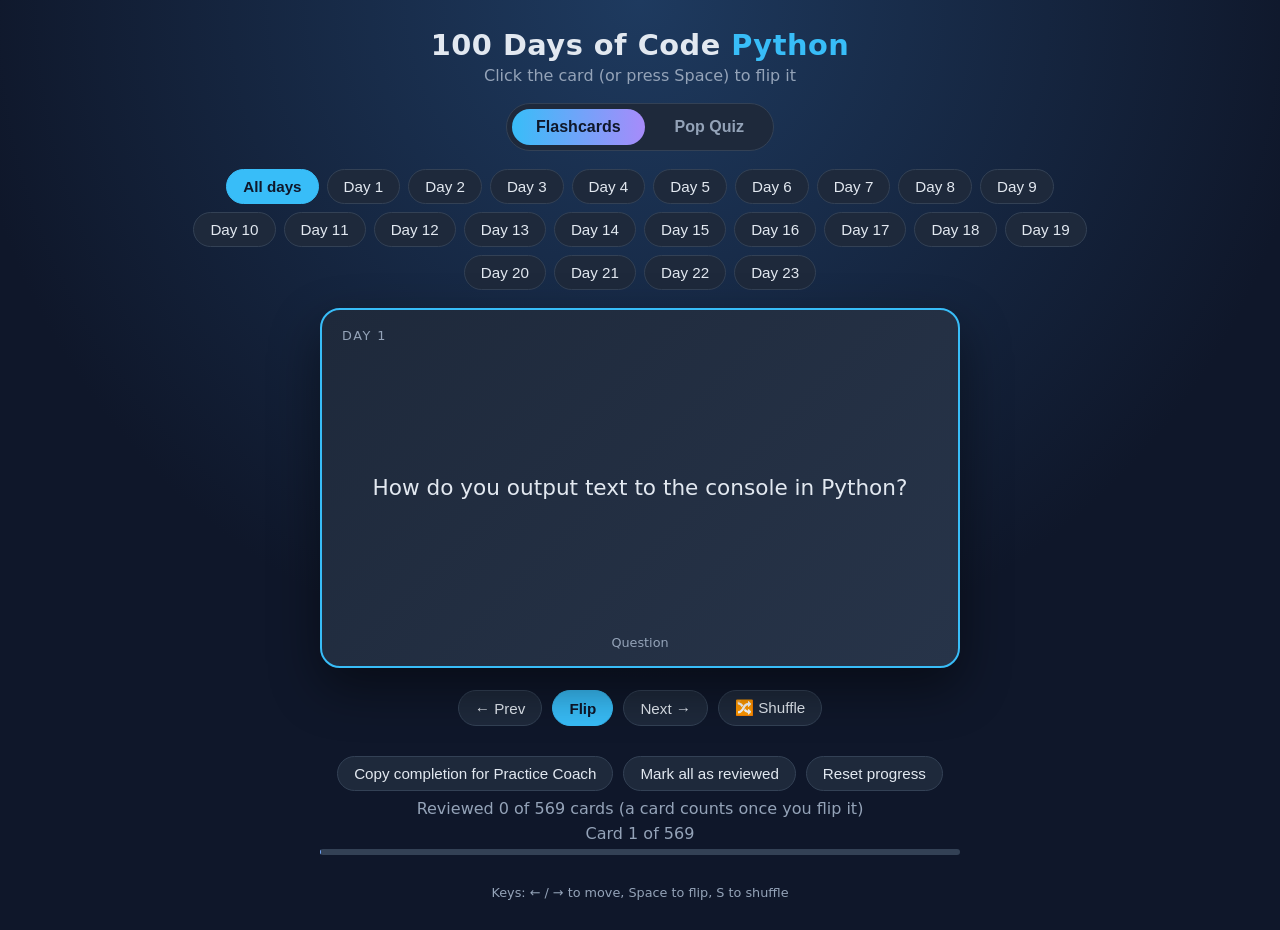
==== commit 4327c11e: "Add Day 23 (Turtle Crossing) flashcards and quiz to site Replace flashcards/index.html with the Day " ====
--- a/flashcards/index.html
+++ b/flashcards/index.html
@@ -80,8 +80,8 @@
 </div>
 <div id="quizView" class="hidden"><div class="days" id="qdays"></div><div class="quiz" id="quiz"></div></div>
 <script>
-const DECKS=[{"day": 1, "cards": [["How do you output text to the console in Python?", "`print()` with the text inside the parentheses, e.g. `print(\"Hello world!\")`"], ["What is a string?", "A piece of text in quotes, a \"string of characters\". The quotes tell Python it's text, not code."], ["What do the double quotes around text do?", "They mark the beginning and end of a string."], ["What error do you get if you forget a closing quote?", "A SyntaxError."], ["What does the caret (^) in an error message show?", "Roughly where in the line Python found the problem."], ["What is PEP 8?", "Python's official style guide for writing clean code."], ["You're stuck on an error you don't understand. What do you do?", "Google it: paste the error message, or search what you want + the language (e.g. \"how to find the length of a string python\"). Stack Overflow usually has the answer."], ["What does `\\n` do inside a string?", "Starts a new line, so one print() can output multiple lines. It's a backslash (`\\n`), not a forward slash."], ["What is string concatenation?", "Joining strings end to end with `+`."], ["What does `print(\"Hello\" + \"Angela\")` output?", "`HelloAngela` (no space is added automatically)."], ["Give one way to output `Hello Angela` using concatenation.", "`\"Hello\" + \" \" + \"Angela\"` (or put the space inside either string)."], ["SyntaxError vs IndentationError?", "SyntaxError = broken grammar (e.g. missing quote). IndentationError = an unexpected space or tab at the start of a line."], ["Do spaces inside quotes cause errors?", "No, they're part of the string."], ["What is debugging?", "Finding and fixing errors (bugs) so code runs as expected."], ["What does the `input()` function do?", "Lets the user type data into the program; it returns what they typed as a string."], ["What is the text inside `input(\"...\")` called?", "The prompt, a hint shown to the user about what to type."], ["When `input()` runs, what happens to that part of the code?", "The whole input(...) call is replaced by whatever the user typed."], ["In `print(\"Hello \" + input(\"Name? \"))`, what do the two closing `))` do?", "The first closes input(, the second closes print(."], ["Write a line that greets the user by name with an exclamation mark.", "`print(\"Hello \" + input(\"What is your name? \") + \"!\")`"], ["What symbol makes a line a comment in Python?", "`#` (hash/pound sign). Python ignores everything after it on that line."], ["What is a variable?", "A name that stores a piece of data so you can refer to it later."], ["What does `=` do in `name = \"Jack\"`?", "Assigns the value on the right (\"Jack\") to the variable on the left (name)."], ["How do you save the user's input so you can use it later?", "Assign it to a variable: `name = input(\"What is your name? \")`"], ["`name = \"Jack\"`, `print(name)`, `name = \"Angela\"`, `print(name)`. What prints?", "Jack, then Angela. A variable holds its latest value at each moment."], ["Why is it called a \"variable\"?", "Its value can change (vary) when you reassign it."], ["What does `len()` do?", "Returns the number of characters in a string."], ["What is `len(\"Hello world!\")`?", "12 (the space and ! count)."], ["One line to print how many characters are in the user's name?", "`print(len(input(\"What is your name? \")))`"], ["In what order does `print(len(input()))` run?", "Inside out: input() first, then len(), then print(). The innermost call runs first and its result is passed outward."], ["Rewrite `print(len(input(\"Name? \")))` with variables `username` and `length`.", "`username = input(\"Name? \")` / `length = len(username)` / `print(length)`"], ["Why use variables even when one line would work?", "Each step is labeled, so code is more readable and easier to break into parts."], ["What's the most important rule for naming variables?", "Make them readable, so the name explains what the data is (username, not n)."], ["How do you separate words in a Python variable name?", "With an underscore: `user_name`. Spaces aren't allowed."], ["What happens if a variable name has a space, like `user name = ...`?", "SyntaxError."], ["Can a variable name contain numbers?", "Yes, but not at the start: `length1` is fine, `1length` is a SyntaxError."], ["Why shouldn't you name a variable `print` or `input`?", "They're built-in function names; it's confusing, breaks syntax highlighting, and is bad practice."], ["What causes a NameError?", "Using a variable name that was never defined, usually a typo (e.g. `nama` instead of `name`)."], ["Does Python spell-check variable names?", "No. Any valid name works as long as you spell it exactly the same every time."], ["Valid or invalid: `user_name`, `2nd_place`, `length2`, `my name`?", "Valid: user_name, length2. Invalid: 2nd_place (starts with a number), my name (has a space)."], ["If `food = \"tacos\"`, what does `print(food)` show vs `print(\"food\")`?", "print(food) shows tacos (the variable's value). print(\"food\") shows the literal word food. No quotes = variable; quotes = text."], ["What is `len(\"pizza\")`?", "5 (p-i-z-z-a). Count every character."]]}, {"day": 2, "cards": [["What error do you get from `len(12345)` and why?", "TypeError. len() works on strings (and other sequences), not on integers."], ["What are the four basic data types covered on Day 2?", "str (string), int (integer), float, and bool (boolean)."], ["What is subscripting?", "Pulling out one character from a string with square brackets, e.g. \"Hello\"[0]."], ["What does `\"Hello\"[0]` give you, and why not 1?", "H. Programmers count from 0, so the first character is index 0."], ["What does `\"Hello\"[-1]` give you?", "o (the last character). Negative indices count from the end."], ["What does `print(\"123\" + \"345\")` output?", "123345. Both are strings, so + concatenates."], ["What does `print(123 + 345)` output?", "468. Both are integers, so + adds."], ["How do you write a large integer so it's easier to read?", "Use underscores: `1_000_000` (Python ignores them)."], ["What is a float?", "A number with a decimal point, e.g. 3.14159."], ["What are the two Boolean values, and how are they written?", "True and False, capital T/F, no quotes."], ["Is `\"123\"` an integer or a string?", "A string, because it's in quotes."], ["What does `type(\"Hello\")` return?", "`<class 'str'>`"], ["What do `type(123)`, `type(3.14)`, and `type(True)` return?", "`<class 'int'>`, `<class 'float'>`, `<class 'bool'>`"], ["What is type conversion / type casting?", "Changing a value from one data type to another, e.g. int(\"123\") or str(5)."], ["How do you convert a string to an integer?", "`int(\"123\")`"], ["How do you convert a number to a string?", "`str(123)`"], ["What does `int(\"123\") + int(\"456\")` equal?", "579 (they become ints, so + adds)."], ["What error does `int(\"ABC\")` raise?", "ValueError (invalid literal for int)."], ["Why does `print(\"Letters: \" + len(name))` fail?", "len() returns an int; you can't concatenate str + int. Wrap with str()."], ["Fix: print the length of a name after an input prompt.", "`name = input(\"Name?\")` then `print(\"Letters: \" + str(len(name)))`"], ["What symbol is multiplication in Python?", "`*` (asterisk), not \u00d7."], ["What symbol is division in Python?", "`/` (forward slash)."], ["What does `6 / 3` return, and what type is it?", "`2.0`, a float. Regular division always returns a float."], ["What does `5 // 3` return?", "`1` (floor division drops the decimal; result is an int)."], ["What does `2 ** 3` mean?", "2 to the power of 3, which is 8."], ["What does PEMDAS stand for?", "Parentheses, Exponents, Multiplication, Division, Addition, Subtraction."], ["Between `*` and `/`, which happens first?", "They're equal priority; the one furthest left runs first."], ["What is `3 * 3 + 3 / 3 - 3`?", "`7.0`"], ["How do you make `3 * 3 + 3 / 3 - 3` equal 3?", "Add parentheses: `3 * (3 + 3) / 3 - 3`"], ["What does `int(30.85)` give?", "30. It chops off the decimals (doesn't round)."], ["What does `round(30.85)` give?", "31. Normal rounding to the nearest whole number."], ["How do you round `bmi` to 2 decimal places?", "`round(bmi, 2)`"], ["What does `score += 1` mean?", "score = score + 1 (add 1 to its current value)."], ["Name the four shorthand assignment operators.", "`+=`, `-=`, `*=`, `/=`"], ["What is an f-string?", "A string with f before the quotes; variables go in {curly braces} and are converted to text automatically."], ["Write an f-string that prints `Your score is 5` using a variable `score`.", "`print(f\"Your score is {score}\")`"], ["Why use an f-string instead of `\"Score: \" + str(score)`?", "No manual str() conversion or + signs; you can mix ints, floats, and bools in one string easily."], ["How do you turn a 12% tip into a multiplier?", "`12 / 100 + 1` = 1.12"], ["Why use `float(input(...))` for a bill but `int(input(...))` for people?", "Money can have decimals; number of people is a whole number."], ["How do you always show 2 decimals (33.60, not 33.6) in an f-string?", "`f\"{value:.2f}\"`"]]}, {"day": 3, "cards": [["What is an if / else statement?", "Code that runs one block if a condition is True, and another block (else) if it's False."], ["What two things must every `if` and `else` line end with / be followed by?", "A colon `:`, then an indented block of code."], ["How does Python know which lines belong inside an if block?", "Indentation. Indented lines under the if are inside it."], ["Where does `else` go relative to `if`?", "At the same indentation level as its if; they're a pair."], ["`height = 120`. Does `if height > 120:` run the if block or the else?", "The else. `>` doesn't include 120; use `>=` to include it."], ["What's the difference between `>` and `>=`?", "`>` means strictly greater; `>=` also includes the equal value."], ["What does `!=` mean?", "Not equal to."], ["What's the difference between `=` and `==`?", "`=` assigns a value to a variable; `==` checks if two values are equal."], ["What happens if you write `if height = 120:`?", "SyntaxError. A condition needs `==`, which gives True or False."], ["Write an if/else that prints \"Ride!\" if `height` is at least 120, otherwise \"Too short\".", "`if height >= 120:` / `    print(\"Ride!\")` / `else:` / `    print(\"Too short\")`"], ["What does the `%` (modulo) operator do?", "Gives the remainder after dividing one number by another."], ["What is `10 % 3`?", "1 (3 goes into 10 three times with 1 left over)."], ["What is `10 % 5`?", "0 (divides evenly, no remainder)."], ["How do you check if a number is even?", "`if number % 2 == 0:` (even numbers have no remainder when divided by 2)."], ["What does `number % 2` give for an odd number?", "1"], ["What is a nested if statement?", "An if/else placed inside another if block (indented one more level). The inner check only runs if the outer condition is True."], ["In the rollercoaster code, when is the age question asked?", "Only if the height check passed (it's nested inside the `if height >= 120:` block)."], ["What does `elif` stand for, and when do you use it?", "\"Else if.\" Use it when there are more than two possibilities."], ["If several `if`/`elif` conditions are True, which block runs?", "Only the first True one, top to bottom. The rest are skipped."], ["How many `elif`s can you have between `if` and `else`?", "As many as you need."], ["`age = 10`. With `if age < 12:` / `elif age <= 18:` / `else:`, which block runs?", "The `if age < 12:` block ($5). Python stops at the first True condition."], ["Why must `if age < 12` come before `elif age <= 18`?", "Order matters. If `<= 18` came first, a 10-year-old would match it and never reach the under-12 price."], ["if/elif/else vs several separate `if`s: how many blocks can run?", "if/elif/else runs only one block (the first True). Separate `if`s are each checked, so several can run."], ["When should you use separate `if`s instead of `elif`?", "When the conditions are independent of each other, like asking about a photo no matter what ticket someone has."], ["Why is `bill = 0` created before the age checks?", "So a variable exists that each branch can set and the photo check can add to later."], ["What does `bill += 3` do?", "Adds 3 to the current bill: same as `bill = bill + 3`."], ["Does every `if` need an `else`?", "No. If nothing should happen when the condition is False, leave the else off."], ["Why is the photo question lined up with the age `if`, not indented under `else`?", "So it's asked for every age, after the ticket price is set, not only for adults."], ["What are Python's three logical operators?", "`and`, `or`, `not`"], ["When is `A and B` True?", "Only when both A and B are True."], ["When is `A or B` False?", "Only when both A and B are False."], ["What does `not` do?", "Flips a condition: `not True` is False, `not False` is True."], ["`a = 12`. Is `a > 15 and a < 13` True or False?", "False. `a > 15` is False, and `and` needs both to be True."], ["`a = 12`. Is `a > 10 or a < 10` True or False?", "True. `or` only needs one side to be True."], ["Write a condition for ages 45 to 55, inclusive.", "`age >= 45 and age <= 55` (or the shorter `45 <= age <= 55`)"]]}, {"day": 4, "cards": [["Why do computers need a special method to make random numbers?", "They're deterministic (same steps, same result), so they use math called a pseudorandom number generator."], ["What is Python's pseudorandom number generator called?", "The Mersenne Twister."], ["What line do you need before you can use `random.randint()`?", "`import random`"], ["What does `random.randint(1, 10)` return?", "A random whole number from 1 to 10, including both 1 and 10."], ["Write a line that stores a random whole number from 1 to 6 in `dice`.", "`dice = random.randint(1, 6)`"], ["What range does `random.random()` give?", "A float from 0 up to but not including 1 (0 can show up, 1 never does)."], ["Why does `random.random()` need `()` if it takes no inputs?", "Parentheses are what actually run (call) a function, even with nothing inside."], ["In `random.random()`, what's the difference between the two words `random`?", "The first is the module; the second is the function inside it."], ["How do you get a random float from 0 up to (not including) 10?", "`random.random() * 10`"], ["What does `random.uniform(1, 10)` return?", "A random float between 1 and 10 (it may or may not ever hit exactly 10 because of rounding)."], ["What is a module?", "A separate .py file of code you can import and reuse in other files."], ["Why do programmers split code into modules?", "Big programs are easier to understand, and different people can work on different parts."], ["You made `my_module.py` with `pi = 3.14`. How do you print it from main.py?", "`import my_module` then `print(my_module.pi)`"], ["How do you write a random coin flip?", "`if random.randint(0, 1) == 0:` print \"Heads\", `else:` print \"Tails\"."], ["What is a list in Python?", "A data structure that stores many related items, in order, in one variable."], ["How do you write a list?", "Square brackets with items separated by commas: `[\"Cherry\", \"Apple\", \"Pear\"]`"], ["Can a list hold different data types?", "Yes. It can mix strings, numbers, booleans, and more."], ["`fruits = [\"Cherry\", \"Apple\", \"Pear\"]`. What is `fruits[0]`?", "\"Cherry\". Lists start counting at 0."], ["Why does the first item have index 0?", "The index is an offset from the start, and the first item is 0 steps away."], ["What does `fruits[-1]` give you?", "The last item in the list."], ["How do you change the second item in `fruits` to \"Mango\"?", "`fruits[1] = \"Mango\"`"], ["What does `append()` do?", "Adds one item to the end of a list: `fruits.append(\"Kiwi\")`"], ["`append()` vs `extend()`?", "append() adds one item; extend() adds every item from another list: `fruits.extend([\"Kiwi\", \"Lime\"])`"], ["Do you need to memorize every list function?", "No. Know what's possible, then look up the details in the docs or Google."], ["What does `len()` return for a list?", "The number of items in it, e.g. 50 for the list of US states."], ["A list has 50 items. What is the last valid index?", "49 (always len - 1, because counting starts at 0)."], ["What error do you get from `my_list[50]` when the list has 50 items?", "IndexError: list index out of range."], ["What is an off-by-one error?", "Being one step off, like using `len(list)` as an index instead of `len(list) - 1`."], ["What is a nested list?", "A list that contains other lists, e.g. `dirty_dozen = [fruits, vegetables]`."], ["If `fruits` has 7 items and `vegetables` has 5, what is `len([fruits, vegetables])`?", "2. The outer list holds two items, which are the two lists."], ["What does `random.choice(my_list)` do?", "Returns a random item from the list."], ["How do you write a string that spans several lines (like ASCII art)?", "Use triple quotes: `'''...'''` or `\"\"\"...\"\"\"`."], ["If the player types \"2\", how do you use it to pull scissors out of `choices = [rock, paper, scissors]`?", "Convert it to an int first: `choices[int(player)]`"]]}, {"day": 5, "cards": [["What is a loop?", "Doing something over and over instead of writing the same code many times."], ["What does a for loop with a list do?", "Runs the indented body once for each item in the list, in order."], ["Write the for-loop pattern for a list named `fruits`.", "`for fruit in fruits:` then an indented body."], ["In `for fruit in fruits:`, what is `fruit`?", "The loop variable \u2014 it holds one list item at a time."], ["Does the loop variable hold the whole list?", "No. Each iteration it gets the next single item."], ["How many times does a for loop run over a list?", "Once per item in the list."], ["Where must the loop body sit?", "Indented under the `for` line."], ["What happens to code indented inside the for loop?", "It runs once for every item in the list."], ["What happens to code written at the same indent as `for` (outside the loop)?", "It runs once, after the loop finishes."], ["Can the body of a for loop have more than one statement?", "Yes. Every indented line runs for each item."], ["`fruits = [\"Apple\", \"Peach\", \"Pear\"]` then `for fruit in fruits: print(fruit)`. What prints?", "Apple, then Peach, then Pear (one per line)."], ["In the fruit pie example, why does both `print(fruit)` and `print(fruit + \" pie\")` run for Apple before Peach?", "Both lines are indented inside the loop, so the whole block runs for each item before moving on."], ["What does range() do in a for loop?", "It generates a sequence of numbers to loop over (not just lists)."], ["Does printing range(...) alone show the numbers?", "No. range() alone isn't useful when printed; use it with a for loop."], ["In `for number in range(1, 10):`, what numbers print?", "1 through 9 (end is exclusive)."], ["How do you make range include 10 starting from 1?", "`range(1, 11)` \u2014 end must be one past the last number you want."], ["What is the default step for range()?", "+1 (counts up by one each time)."], ["What does `range(1, 11, 3)` produce?", "1, 4, 7, 10."], ["How do you sum 1 through 100 with a for loop and range?", "`total = 0` then `for number in range(1, 101): total += number` (or `total = total + number`); print total \u2192 5050."], ["What does `total += number` mean?", "Same as `total = total + number` \u2014 add the current number into the running total."], ["How do you build a string one piece at a time in a loop?", "Start with an empty string, `password = \"\"`, then add a piece each pass: `password += random.choice(letters)`."], ["What's the difference between `letters[4]` and `random.choice(letters)`?", "`letters[4]` always gives the one item at index 4; `random.choice(letters)` gives one random item from the list."], ["How many times does `for i in range(5):` run, and what values does `i` take?", "5 times: i is 0, 1, 2, 3, 4 (starts at 0, stops before 5)."], ["Why doesn't `random.choice(letters[nr_letters])` give nr_letters random letters?", "`letters[nr_letters]` picks one item at that index, and one random.choice call returns just one thing. Use a loop: `for i in range(nr_letters):`."]]}, {"day": 6, "cards": [["How do you spot a function call in Python?", "A name followed by parentheses, e.g. print(), len(), my_function()."], ["Can you save a function's result in a variable?", "Yes. Example: num_char = len(\"Hello\") then print(num_char) gives 5."], ["What keyword starts a function definition?", "def"], ["Write the pattern to define a function named my_function.", "def my_function(): then an indented body."], ["What four pieces does a function definition need?", "def, a name, parentheses (), a colon :, then an indented body."], ["What is the difference between defining and calling a function?", "Define writes the recipe (def ...); call runs it (name())."], ["Why does defining a function alone print nothing when you run the file?", "def only stores the recipe. You must call the function with name() to run the body."], ["What happens when a function is called?", "The program jumps to the definition, runs the indented body top to bottom, then returns to where it was called and continues."], ["Why use functions?", "Less repetition (don't retype the same steps) and more readable code."], ["Write a turn_around function using turn_left().", "def turn_around(): then turn_left() twice (indented)."], ["How do you define turn_right() if only turn_left() exists?", "def turn_right(): then turn_left() three times."], ["In the square challenge, why define turn_right()?", "So you can write fewer, clearer lines (~8) instead of repeating turn_left() many times (~14)."], ["What makes a line part of a function's body?", "Indenting it (usually 4 spaces) under the def ...: line."], ["What happens to a non-indented line after a function definition?", "It is outside the function; it runs on its own when the file runs, not when the function is called."], ["How much indent for a line inside an if that is inside a function?", "Two levels \u2014 8 spaces (4 for the function + 4 for the if)."], ["What does PEP 8 recommend for indentation?", "Use spaces, 4 per indent level (not tabs)."], ["Can you mix tabs and spaces for indentation in Python 3?", "No. Python 3 does not allow mixing tabs and spaces in one file."], ["What File Explorer analogy fits indentation?", "Blocks are like folders; indented code lives \"inside\" the folder."], ["In def my_function(): then 4-space print(\"Hello\") then left-edge print(\"World\") \u2014 which line runs only when you call my_function()?", "print(\"Hello\") \u2014 print(\"World\") is outside and runs on its own."], ["What does a while loop do?", "Keeps repeating its indented block as long as a condition is True; stops when the condition is False."], ["When does a while loop check its condition?", "At the top, before each pass through the body."], ["In the Hurdle 1 counter example (start at 6, while > 0, jump then -= 1 and print), what prints and why does it stop?", "Prints 5,4,3,2,1,0 then stops because 0 > 0 is False."], ["What does x -= 1 mean?", "Shorthand for x = x - 1."], ["Write a while loop that jumps until the robot is on the flag (at_goal).", "while not at_goal(): then indented jump(). (not flips True/False; while at_goal() != True: also works but reads less like English.)"], ["When do you use for vs while?", "for when you know how many times / each item in a list or range; while when you repeat until a condition changes and don't know how many times."], ["What causes an infinite while loop, and how do you debug it?", "The condition never becomes False (e.g. while 5 > 3:). Stop the program; print the condition (or its variables) to see if it ever changes."], ["What is the right-hand rule for escaping the Reeborg maze?", "Keep a wall on your right: if right is clear, turn right and move; elif front is clear, move; else turn left. Repeat."], ["What outer loop drives the maze solution, and why while instead of for?", "while not at_goal(): \u2014 you don't know how many steps it will take, so you repeat until the robot reaches the flag."], ["Why did the maze robot loop forever in an open area with no walls nearby?", "right_is_clear() was always True, so it kept turning right and moving in a small square and never reached the goal (infinite loop)."], ["How do you fix the open-area infinite loop in the maze?", "Before the wall-following loop, walk straight until you hit a wall (while front_is_clear(): move()), then turn_left() so the wall is on the robot's right."]]}, {"day": 7, "cards": [["What does the in operator do?", "Gives True/False: is this item in that string or list? e.g. \"a\" in \"abyss\" is True; \"_\" not in display means no blanks are left."], ["How does a game_over flag drive the Hangman loop?", "Set game_over = False, loop with while not game_over:, and set game_over = True when the player wins or loses."], ["Why reset display = \"\" at the top of the while loop?", "So it's rebuilt fresh each turn. If you only set it once before the loop, every turn adds more letters on top and it keeps growing."], ["Why not write for guess in chosen_word: when guess holds the player's letter?", "The for loop overwrites its loop variable every pass, so the player's guess gets lost. Use a different name like letter."], ["if/elif vs separate ifs for win and lose checks?", "Only one branch of an if/elif chain runs. Independent checks (win, lose) need separate ifs so both get checked."], ["How do you stop a repeated wrong guess costing another life?", "Keep a guessed_letters list: check if guess in guessed_letters, only take a life when guess not in guessed_letters, and .append(guess) each turn."], ["How do you use a list that lives in another file?", "from hangman_words import word_list \u2014 then use word_list by its plain name."], ["What does stages[lives] do in Hangman?", "Picks the ASCII picture by list index. With 6 lives you get stages[6] (empty gallows); at 0 lives, stages[0] (full drawing)."]]}, {"day": 8, "cards": [["Why give a function inputs?", "So it can do the same steps with different data each call \u2014 same recipe, different ingredients."], ["How do you define a function that takes a name?", "def greet_with_name(name): then an indented body that uses name (e.g. print(f\"Hello {name}\"))."], ["What happens to the value when you call greet_with_name(\"Angela\")?", "\"Angela\" is stored in the parameter name for that call \u2014 like name = \"Angela\" inside the function."], ["Parameter vs argument?", "Parameter = the name in the def (name). Argument = the actual value passed in the call (\"Angela\")."], ["What does greet_with_name(\"Jack\") print?", "Hello Jack / How do you do Jack?"], ["How do you define a function with multiple parameters?", "Separate them with commas in the def: def greet_with(name, location):"], ["What does a positional argument mean?", "Matched to parameters by order \u2014 first arg \u2192 first param, second \u2192 second, etc."], ["What does greet_with(\"Nowhere\", \"Jack Bauer\") print if def is greet_with(name, location)?", "Hello Nowhere / What is it like in Jack Bauer? (swapped \u2014 order mismatch)"], ["How do keyword arguments work?", "Name each one in the call, e.g. greet_with(location=\"London\", name=\"Angela\"). Order doesn't matter because values go by name."], ["How does % 26 wrap the Caesar shift around?", "Add first, then wrap: (position + shift_amount) % 26. \"z\" (25) + 3 = 28, and 28 % 26 = 2, which is \"c\"."], ["Why must shift_amount *= -1 go above the for loop?", "Inside the loop it flips on every letter (back, forward, back...), so every other letter shifts the wrong way. Do once-only steps before the loop."], ["How do you pass spaces, numbers and symbols through the cipher unchanged?", "if letter not in alphabet: output_text += letter, else do the shift. .index() would crash on them otherwise."], ["How do you restart a whole program?", "reset = True, then while reset: ask the inputs, call the function, ask \"yes\" to go again, and set reset = False on \"no\"."]]}, {"day": 9, "cards": [["What is a dictionary in Python?", "A collection of key: value pairs, written in curly braces, e.g. {\"Bug\": \"An error...\"}."], ["How do you get a value out of a dictionary?", "Square brackets with the key, e.g. programming_dictionary[\"Bug\"]."], ["What error do you get for a key that doesn't exist (e.g. a typo)?", "KeyError."], ["How do you add or edit an entry?", "dict[key] = value. If the key exists, it's replaced; if not, a new entry is added."], ["How do you make an empty dictionary, or wipe one?", "Assign empty curly braces: my_dict = {}."], ["What does 'for key in my_dict:' loop through?", "Only the keys. Use my_dict[key] to get each value."], ["What is nesting?", "Putting a list or dictionary inside another list or dictionary."], ["travel_log = {\"France\": [\"Paris\", \"Lille\", \"Dijon\"]}. How do you print Lille?", "travel_log[\"France\"][1]. The key gets the list, then the index picks the item."], ["nested_list = [\"A\", \"B\", [\"C\", \"D\"]]. How do you print D?", "nested_list[2][1]"], ["How do you reach a list item inside a dictionary inside a dictionary?", "Chain brackets one layer at a time: outer key, inner key, index, e.g. travel_log[\"Germany\"][\"cities_visited\"][2]."], ["How do you find the highest bid in a dictionary?", "Start highest_bid = 0, loop for bidder in bids:, and if bids[bidder] > highest_bid: set highest_bid and winner = bidder. Compare, don't use +=."], ["Where does bids[name] = price go in the auction loop?", "In the main body of the while loop so it runs for every bidder, not inside the yes/no if/else. Announce the winner after the loop."]]}, {"day": 10, "cards": [["What does return do in a function?", "Sends a value back as the function's output. That value replaces the function call in your code."], ["def my_function(): return 3 * 2. What is output = my_function()?", "6"], ["What does \"aNGela YU\".title() give?", "\"Angela Yu\". First letter of each word capitalized, the rest lowercase."], ["print vs return?", "print only shows text on screen. return hands the value back so your code can store or reuse it."], ["What does function_2(function_1(\"hello\")) do?", "Runs function_1 first. Its returned output becomes the input to function_2 (chaining)."], ["What happens to code written after a return line in a function?", "It never runs. return ends the function right there."], ["Can a function have more than one return?", "Yes. Whichever return runs first ends the function."], ["What is an early return?", "Checking for bad input (e.g. if f_name == \"\" or l_name == \"\":) and returning before the rest of the function runs."], ["What does an empty return give back, and what prints if you print it?", "None. Better to return a meaningful message so you can tell what went wrong."], ["What is a docstring?", "Documentation for your own function: text in triple quotes (\"\"\"...\"\"\") that shows up when you call the function, like the built-in help for len()."], ["Where does a docstring go?", "The first indented line right after the def line (after the colon)."], ["How is a docstring different from a normal string?", "It can span multiple lines; a normal quoted string can't break across lines."], ["Best way to write a multi-line comment?", "Write the lines, highlight them, and press Ctrl + / (Cmd + / on Mac). Python's guidance is to avoid triple-quote comments."]]}, {"day": 11, "cards": [["In the Blackjack solution, what does deal_card() do?", "Holds the cards list [11, 2, 3 ... 10, 10, 10, 10] (11 = Ace), picks one with random.choice(cards), and returns it. Its docstring shows when you hover over the function."], ["How do you deal 2 cards to the user without a middleman variable?", "for _ in range(2): user_cards.append(deal_card()). The underscore is used because the loop variable isn't needed."], ["user_cards += new_card (new_card is an int) gives TypeError: 'int' object is not iterable. Why, and what's the fix?", "+= on a list is shorthand for extend(), which needs an iterable (a list). To add a single item, use append()."], ["What does sum() do, and how does calculate_score signal a Blackjack?", "sum() adds up all the items of an iterable. If sum == 21 and len(cards) == 2 (an Ace and a 10), it returns 0 to signal Blackjack."], ["Why is drawing to 21 on a third card NOT a Blackjack?", "Real Blackjack is 21 on the first two cards only. That's why the check needs len(cards) == 2 as well as sum == 21."], ["What is the Ace rule in calculate_score, and what must you do after changing the list?", "If 11 is in cards and sum(cards) > 21: cards.remove(11), then cards.append(1). remove() deletes the first match. Then recalculate the score."], ["John's Ace fix used cards[cards.index(11)] = 1 in a while loop. What's the catch with .index()?", "It finds only the FIRST match, so with two Aces you have to repeat it and recheck the score each time."], ["Why must a function be defined above the line that calls it?", "Python reads top to bottom, so the def has to come first. Like having the tool on the truck before the job."], ["Why do the starting cards get dealt above the while loop?", "Code inside a loop runs every trip. Dealing inside it would hand out fresh starting cards on every pass."], ["What does `while computer_score != 0 and computer_score < 17:` do?", "The dealer keeps drawing until reaching 17 or more, but never on a Blackjack. 0 is less than 17, so it needs the != 0 check."], ["Why start user_score and computer_score at -1 before the loop?", "So the names exist even if the loop is skipped. Can't use 0 because 0 means Blackjack. -1 is obviously wrong, which helps debugging."], ["Why is the Blackjack check (score 0) above u_score > c_score in compare()? And how do two ifs differ from if/elif?", "if/elif/else is checked top to bottom and the first match returns, so order matters. Two separate ifs both run; elif joins a chain so only one runs."], ["What does the warning 'Shadows the name from outer scope' mean, and how do you fix it?", "A function parameter reuses the name of an outer variable (user_score). Rename it (u_score, c_score) with Refactor > Rename; unrelated names stay untouched."], ["A variable is made inside a function. Can you use it outside? (John's `play` undefined bug)", "No. It only exists inside the function (scope), like a shutoff valve behind a wall you can't reach from the next room."], ["How does the game restart, and where does the logo come from?", "while input(\"...Type 'y' or 'n': \") == \"y\": clears with print(\"\\n\" * 20), then calls play_game(). The logo is imported with from art import logo and printed at the start of each game."], ["What's a good habit while building a big project like Blackjack?", "Test your code regularly as you go, so a problem is easier to locate."]]}, {"day": 12, "cards": [["What is scope?", "Where a name (variable or function) can be seen and used. Apple tree analogy: one inside a fence is only for you, one by the sidewalk is free for all."], ["What is local scope?", "A variable created inside a function only exists inside that function, within its 'walls'."], ["What error do you get printing a variable that was created inside a function from outside it?", "A NameError, e.g. \"name 'potion_strength' is not defined\"."], ["What is global scope?", "A variable defined at the top level (not inside any function). It is available everywhere in the file, including inside functions however deeply nested."], ["What does 'top level' mean for a global variable?", "Not inside another function. It doesn't mean physically at the top of the file."], ["What is a namespace?", "Anything you give a name to (a variable, a function) has a namespace, and that name is only valid in certain scopes."], ["If drink_potion() is defined inside game(), where can you call it?", "Only inside game(). It has local scope within game()."], ["Does Python have block scope for if, while and for blocks?", "No. A variable created inside an if/while/for block is still available outside it, with the scope of the enclosing function (or global if there is no function)."], ["Inside a function, a variable is created in an if block. Can you use it outside the if block? Outside the function?", "Yes outside the if block (same function scope). No outside the function."], ["What does the linter warning 'local variable might be referenced before assignment' mean, and how do you fix it?", "The if block might not run, so the variable would never be created. Fix: create it before the block, e.g. new_enemy = \"\" (or ignore the warning if you know your code better)."], ["A function does enemies = 2 where enemies is also a global. Does the global change?", "No. It creates a brand new local variable with the same name. The global stays the same (e.g. prints 2 inside, 1 outside)."], ["What do you write inside a function to modify a global variable?", "global enemies (the name of the global) at the start of the function, so enemies += 1 changes the global."], ["Why do people say to avoid modifying global variables?", "It's confusing and bug-prone: the variable could have been created anywhere, days earlier, and you'd change it independent of that. Reading a global is fine."], ["What is a better way than 'global' to change a global value from a function?", "Use return: return enemies + 1, then save it outside: enemies = increase_enemies()."], ["What is a global constant and how do you name it?", "A global value you never plan to change, like PI or a URL. Named in ALL UPPERCASE with underscores as a reminder not to modify it."]]}, {"day": 13, "cards": [["What is debugging?", "The process of finding and removing bugs (mistakes) from your code."], ["Who found the first documented computer bug?", "Grace Hopper's team: a real moth taped into her notebook, found in a relay."], ["Debugging tip 1: describe the problem. What should you ask yourself?", "What is the code doing, what is it meant to do, and what assumptions am I making?"], ["Why does `for i in range(1, 20): if i == 20:` never fire?", "range stops before the end number, so i only goes up to 19. Use range(1, 21)."], ["Debugging tip 2: reproduce the bug. Why does it matter?", "A bug that only shows sometimes is hard to fix. Find when it happens and make it happen every time."], ["Does `random.randint(1, 6)` include 6?", "Yes. randint includes both end numbers, unlike range."], ["Why does `dice_images[randint(1, 6)]` sometimes crash?", "A 6 gives IndexError: list index out of range, because a 6-item list's indexes are 0 to 5."], ["Two fixes for the dice IndexError?", "randint(0, 5), or keep randint(1, 6) and use dice_images[dice_num - 1]."], ["Debugging tip 3: play computer. What does it mean?", "Go through the code line by line with a real value and work out what each condition evaluates to."], ["Why does 1994 print nothing with `year > 1980 and year < 1994` / `elif year > 1994`?", "Neither condition catches 1994 itself. Fix with year <= 1994 (or >= in the second)."], ["Console error you don't understand: what do you do?", "Copy the general part of the message (not your own values) and Google it with \"Python\"."], ["What does a try / except block do?", "Runs risky code under try:, and if that error happens, runs the except block instead of crashing."], ["Which line goes in the try block for an age input?", "age = int(input(\"How old are you?\")), since int() crashes on words."], ["What error does int(\"twelve\") raise?", "ValueError (invalid literal for int())."], ["Why does print(\"You are {age}\") show {age} instead of the number?", "It's missing the f. It needs to be an f-string. No error is shown, so it's a quiet bug."], ["Debugging tip 5: print is your friend. How do you use it?", "Print variables before the final result to see which one isn't what you expected."], ["What's the difference between = and ==?", "= assigns a value. == compares and gives True or False without changing anything."], ["What does `x == 5` do if x is 0?", "Gives False, and x stays 0."], ["What is a breakpoint?", "A marker you click in the gutter so a debug run pauses at that line."], ["Step Over vs Step Into vs Step Into My Code?", "Step Over runs the next line. Step Into goes inside any function (even library ones). Step Into My Code only goes into your own functions."], ["What does Step Out do?", "Leaves the function you stepped into and goes back to the code that called it."], ["Why did only one number end up in b_list in the mutate() example?", "b_list.append(new_item) was outside the for loop, so it ran once with the last value. Indent it into the loop."], ["Final debugging tips?", "Take a break, ask a friend, run your code often, fix one bug at a time, and search Stack Overflow before asking."]]}, {"day": 14, "cards": [["What does `random.choice(data)` do?", "Picks one random item from the list data."], ["In Higher Lower, what does `data` hold?", "A list of dictionaries. Each dictionary is one account with name, description, country and follower_count."], ["How do you get the follower count out of `account`?", "account[\"follower_count\"], using the key in square brackets."], ["What does `format_account(account)` give back?", "A string like \"name, description, country\", made with an f-string and returned."], ["What does `return guess == \"a\"` give back?", "True if guess is \"a\", otherwise False. The comparison itself is the answer."], ["Trace it: `check_answer(\"a\", 500, 300)`. What comes back?", "guess=\"a\", a_followers=500, b_followers=300. 500 > 300, so it returns \"a\" == \"a\", which is True."], ["Trace it: `check_answer(\"a\", 100, 900)`. What comes back?", "100 > 900 is False, so the else runs: \"a\" == \"b\", which is False."], ["Why does `score = 0` go before the while loop?", "So it's set once. Inside the loop it would reset to 0 every round."], ["What does `while not game_over:` mean?", "Keep looping as long as game_over is False. Setting it to True ends the loop."], ["After a right answer, why do we do `account_a = account_b`?", "The winner (B) moves into the A spot, and then a new B is picked."], ["How does the game stop A and B from being the same account?", "while account_a == account_b: account_b = random.choice(data) keeps re-picking B until it's different."], ["Why add `.lower()` to the input?", "So \"A\" and \"a\" both match the check."], ["What does `print(\"\\n\" * 20)` do?", "Prints 20 blank lines to push old text off the screen."]]}, {"day": 15, "cards": [["What do you do in PyCharm instead of an online editor?", "Write and run Python on your own computer: make a project, add a .py file, press Run, and read output in the console at the bottom."], ["How do you get the milk a latte needs from MENU?", "MENU[\"latte\"][\"ingredients\"][\"milk\"]. Each set of square brackets goes one dictionary deeper."], ["How do you get a drink's price from MENU?", "MENU[drink][\"cost\"]."], ["How does the coffee machine turn off?", "is_on = True before the loop, while is_on:, and typing \"off\" sets is_on = False so the loop stops."], ["How do you print every key and its value in resources?", "for key in resources: print(key, resources[key]). key is the name, resources[key] is the amount."], ["Why not write resources[\"water\"] inside the ingredient loop?", "It hard-codes one item. Use the loop variable (resources[item]) so it works for every ingredient."], ["How do you total the coins?", "quarters * 0.25 + dimes * 0.10 + nickels * 0.05 + pennies * 0.01."], ["What does round(2.3456, 2) give?", "2.35. It rounds to 2 decimal places, good for money."], ["The coin question repeated once per ingredient. Why, and what's the fix?", "It was inside the for item loop, so it ran every pass. Move it after the loop so it runs once per order."], ["Flag check: what should is_enough start as, and when does it change?", "Start True before the loop. Flip to False only inside the if that finds a shortage."], ["Why is \"start False, set True at the bottom of each pass\" broken?", "A later ingredient that IS enough sets it back to True, hiding the earlier shortage."], ["What's wrong with calling process_coins() on one line and then total = process_coins()?", "The first call's result is thrown away and the user is asked for coins twice. Call it once and save it."], ["In is_resource_sufficient, where do return False and return True go?", "return False inside the if (found a shortage). return True after the loop, once every item passed."], ["Inside is_resource_sufficient(order_ingredients), what should the loop go over?", "The parameter order_ingredients, not MENU[user_choice]. Use what was passed in."], ["Does a function's return value show up on screen by itself?", "No. In a script you need print(my_func()) or save it in a variable and use it."], ["In bids = {\"Ann\": 50}, inside for bidder in bids, what's the bid amount?", "bids[bidder] (50). bidder is the key (\"Ann\"); compare the value, not the key."]]}, {"day": 16, "cards": [["In OOP, what are attributes and methods?", "Attributes are what an object has (like variables). Methods are what it does (functions that belong to it)."], ["What's the difference between a class and an object?", "A class is the blueprint. An object is one thing built from it (an instance), like Henry and Betty both made from a waiter class."], ["How do you name a class vs a variable or function?", "Classes use PascalCase (CarBlueprint). Variables and functions use snake_case (my_screen)."], ["What do the parentheses do in car = CarBlueprint()?", "They construct (create) a new object from the class and save it in car."], ["turtle.Turtle() vs from turtle import Turtle?", "With import turtle you write turtle.Turtle(). With from turtle import Turtle you can just write Turtle()."], ["How do you read an attribute vs call a method on an object?", "Attribute: object.attribute, e.g. my_screen.canvheight. Method: object.method(), e.g. car.stop()."], ["What does my_screen.exitonclick() do?", "Keeps the turtle window open until you click on it."], ["What's a module vs a package?", "A module is one file of code. A package is lots of files someone wrote, bundled together for a purpose."], ["What is PyPI?", "The Python Package Index: packages shared by the Python community that you can install and use."], ["How do you install a package like PrettyTable in PyCharm?", "Preferences (File > Settings on Windows) > Project > Project Interpreter > + > search PrettyTable > Install. Turtle is preloaded, PyPI packages are not."], ["How do you add a column to a PrettyTable?", "table.add_column(\"Pokemon Name\", [\"Pikachu\", \"Squirtle\", \"Charmander\"]): a field name string, then a list of data. Keep lists in the same order so rows match."], ["How do you left-align a PrettyTable, and what's the default?", "table.align = \"l\" (set it like a variable). Default is \"c\" (center); \"r\" is right."], ["In the docs, what do the M, F and C icons mean?", "M = method, F = attribute/field, C = class."], ["What's the point of the Steve Jobs hotel dry-cleaning story?", "You just call hotel.dry_clean() and trust it. You don't need to know how a class works inside, only how to use it (read the docs)."], ["In the OOP Coffee Machine, what do you pass to menu.find_drink?", "The user's choice (order_name=user_choice), not the whole menu from get_items. And call it inside the loop, after input()."], ["What do you pass to money_machine.make_payment?", "drink.cost (the price), not the whole drink object."], ["Why not write make_coffee = coffee_maker.make_coffee(drink)?", "make_coffee doesn't return anything, so the variable would just hold None. Just call it: coffee_maker.make_coffee(drink)."]]}, {"day": 17, "cards": [["How do you create your own class in Python?", "class User: then an indented body. It's a colon (:) after the name, not a semicolon."], ["What happens if a class or function body is empty, and how do you fix it?", "You get an \"Indent Expected\" error. Put pass in the body; it just continues to the next line."], ["PascalCase vs camelCase vs snake_case?", "PascalCase: every word capitalized (classes, e.g. User). camelCase: first word lowercase, later words capitalized (rare in Python). snake_case: all lowercase with underscores (pretty much everything else)."], ["What is an attribute, and how can you add one to an object?", "A variable associated with an object. Dot notation: user_1.id = \"001\". Doing that one by one for every object is repetitive and typo-prone."], ["What is a constructor, and what is it called in Python?", "The part of the blueprint that says what happens when an object is constructed (initialized). In Python it's the special __init__ function (two underscores each side)."], ["When does __init__ run?", "Every time a new object is created from the class. A print inside it runs once per object."], ["What is self in __init__?", "The actual object being created/initialized. Extra parameters go after self, and the data passed in sets the attributes."], ["Write an __init__ that sets id and username from parameters.", "def __init__(self, user_id, username):     self.id = user_id     self.username = username Then user_1 = User(\"001\", \"angela\") does it in 1 line instead of 3."], ["Once __init__ has parameters, what happens with User()?", "Error: missing 2 required positional arguments. You must pass them when creating the object."], ["How do you give every object a default attribute value?", "Set it in __init__ without a parameter, e.g. self.followers = 0. Every object starts at 0."], ["What's a method, and what must its first parameter be?", "A function attached to an object (what it does). The first parameter is always self so it knows which object called it, e.g. def enter_race_mode(self): self.seats = 2."], ["After user_1.follow(user_2), what are the followers/following counts?", "user_1: followers 0, following 1. user_2: followers 1, following 0. (follow does user.followers += 1 and self.following += 1.)"], ["In the Quiz Game, what does the Question class hold?", "text and answer: def __init__(self, q_text, q_answer): self.text = q_text; self.answer = q_answer. E.g. Question(\"2 + 3 = 5\", \"True\")."], ["How do you build question_bank in main.py?", "question_bank = []; for question in question_data: make Question(question[\"text\"], question[\"answer\"]) and question_bank.append(new_question)."], ["Why does next_question increase question_number after grabbing the current question?", "Lists start at index 0, so grab self.question_list[self.question_number] first, then += 1. The prompt then shows Q.1, not Q.0."], ["What's the simplest still_has_questions?", "return self.question_number < len(self.question_list). The comparison itself is True/False, so no if/else needed. Never hardcode return False."], ["How do you keep asking questions until the quiz ends?", "while quiz.still_has_questions(): quiz.next_question(). Use the existing quiz object, call the method with (), and check it in the while line so it updates every loop."], ["How should QuizBrain get the question list?", "As an __init__ parameter: self.question_list = q_list, with quiz = QuizBrain(question_bank) in main.py. Don't import question_bank into quiz_brain."], ["Question object: question[\"text\"] or question.text?", "question.text. Dict keys are for dictionaries; objects use dot-notation attributes."], ["Why is switching to Open Trivia DB data easy (modularity)?", "Only main.py knows the data format (now question[\"question\"] and question[\"correct_answer\"]). QuizBrain is untouched; it doesn't care where data comes from."]]}, {"day": 18, "cards": [["How do you create a turtle and keep its window open until a click?", "from turtle import Turtle, Screen; tim = Turtle(); screen = Screen(). Put screen.exitonclick() after the drawing code, at the bottom."], ["Do you need to memorize every turtle method? What should you do when stuck?", "Look up the task with Python and Stack Overflow in your search, then read the relevant method in the official documentation to understand its inputs and behavior."], ["How do you change Tim's shape and color?", "tim.shape(\"turtle\") changes its appearance; tim.color(\"red\") sets its pen and fill color. Use the docs to check supported shapes and color names."], ["What do tim.forward(100) and tim.right(90) do?", "forward(100) moves 100 paces in the current direction. right(90) turns clockwise by 90 degrees; from East, that faces South."], ["import turtle vs from turtle import Turtle: how do you create Tim?", "import turtle: tim = turtle.Turtle(). With from turtle import Turtle: tim = Turtle(). The from-import form avoids repeating the module name."], ["How does an import alias work, and why avoid import *?", "import turtle as t lets you write t.Turtle(). from turtle import * imports everything, making it hard to see where names came from; prefer explicit imports."], ["Why can turtle import immediately, while an external package may need installing?", "turtle comes with the Python standard library. External packages such as colorgram must be installed before you import them; otherwise you can get \"No module named ...\"."], ["What is the project virtual environment, and what is the pip install caution?", "The .venv is a per-project sandbox for Python and packages, not a global software install. pip install can target the wrong environment; install into the environment your project uses, as with PyCharm's project interpreter."], ["How does draw_shape(num_sides) draw a regular polygon?", "Calculate angle = 360 / num_sides once. Repeat num_sides times: tim.forward(100), then tim.right(angle). A pentagon turns 72 degrees each time."], ["Which range draws shapes with 3 through 10 sides, and why?", "range(3, 11). The start is included but the stop is excluded, so the values are 3 through 10."], ["What headings give the four random-walk directions?", "0 = East, 90 = North, 180 = West, 270 = South. Use tim.setheading(random.choice([0, 90, 180, 270])) and move a fixed distance each step."], ["How do you make the random-walk line thicker and animate faster?", "tim.pensize(15) sets the pen width (width is another name for it). tim.speed(\"fastest\") speeds up drawing; set these before the repeated steps."], ["How is a tuple different from a list, and how do you read a tuple item?", "A tuple such as (1, 3, 8) is ordered like a list but immutable: its items cannot be reassigned or removed. Read with my_tuple[2] (8). Use list(my_tuple) if you need an editable list."], ["What must you set before using turtle RGB values from 0 to 255?", "Call turtle.colormode(255) on the module (or t.colormode(255) if aliased). Colors can then use (r, g, b) with each component from 0 to 255."], ["How does random_color() produce an RGB tuple?", "Set r, g, and b with separate random.randint(0, 255) calls, then return (r, g, b). Use tim.color(random_color()) to apply the returned color."], ["Which methods draw and tilt the circles in a spirograph?", "tim.circle(100) draws a circle of radius 100. tim.heading() reads the current direction; tim.setheading(tim.heading() + size_of_gap) changes it before the next circle."], ["What loop count does the spirograph use, and why is int() needed?", "range(int(360 / size_of_gap)). Division returns a float even when it divides cleanly, but range needs an integer. A 5-degree gap gives 72 circles."], ["What does colorgram.extract need, and what does it give you?", "An image filename and the number of colors, e.g. colorgram.extract(\"image.jpg\", 30). It returns color objects to loop over; use their rgb components to build the turtle palette."], ["How do you append one extracted RGB color as a tuple?", "For each color: r = color.rgb.r; g = color.rgb.g; b = color.rgb.b; then rgb_colors.append((r, g, b)). The inner parentheses group the three values as one tuple."], ["Why remove near-white colors and comment out the colorgram extraction afterward?", "Near-white RGB components are close to 255 and often come from the image background. Remove those shades, keep the useful palette as color_list, and comment out extraction so it need not run every time."], ["What are the Hirst painting requirements and the dot-drawing calls?", "Draw 10 by 10 dots (100 total), size 20, moving 50 paces between centers. Use tim.dot(20, random.choice(color_list)) and tim.forward(50). tim.penup() prevents connecting lines; tim.hideturtle() hides the arrow."], ["In the lesson's Hirst solution, when and how does Tim move to a new row?", "After every tenth dot: if dot_count % 10 == 0. Face 90 and move 50; face 180 and move 500; face 0 again. Use range(1, number_of_dots + 1) to include the hundredth dot."]]}, {"day": 19, "cards": [["What is an event listener, and what does screen.listen() do?", "Code that waits for something the user does, like pressing a key. screen.listen() tells the turtle screen to start listening and waiting for those events."], ["How do you make the space bar move Tim forward 10 paces?", "def move_forwards(): tim.forward(10). Then screen.listen() and screen.onkey(fun=move_forwards, key=\"space\"). Add screen.exitonclick() so the window stays open."], ["What kind of function does onkey expect, and which keys can you use?", "A function with no arguments, plus a key: a letter like \"a\" or a key symbol like \"space\", \"Up\", or \"Down\"."], ["Why write fun=move_forwards and not fun=move_forwards()?", "move_forwards() runs the function right there and then. move_forwards (no parentheses) hands the function over, so onkey can run it later, only when the key is pressed."], ["When you pass a function into another function, what do you write?", "Only its name, without parentheses, e.g. function_a(function_b)."], ["What is a higher order function?", "A function that works with other functions, e.g. one that takes another function as an input and uses it inside its body. onkey is one."], ["How does the lesson's calculator(n1, n2, func) work?", "Inside, it calls the function passed in: return func(n1, n2). calculator(2, 3, add) gives 5; calculator(2, 3, multiply) gives 6."], ["Why use keyword arguments like onkey(fun=..., key=...)?", "For methods you didn't write, keywords make clear which value is which, especially when the order of the inputs has no meaning."], ["What are the Etch-A-Sketch controls?", "W forwards, S backwards, A turns counterclockwise (left), D turns clockwise (right), C clears the drawing and puts the turtle back in the center."], ["Why does Etch-A-Sketch need four separate movement functions?", "onkey only takes a function with no arguments, so you can't pass a distance or angle in. Each key gets its own: move_forwards, move_backwards, turn_left, turn_right."], ["Two ways to turn Tim left by 10 degrees?", "tim.setheading(tim.heading() + 10) or tim.left(10). Adding to the heading turns left (0 = East, 90 = North). For right: subtract 10, or tim.right(10)."], ["tim.clear() vs screen.clear(): which does Etch-A-Sketch use?", "tim.clear(). The turtle's clear deletes only that turtle's drawings. The screen's clear deletes everything on screen, including the turtle."], ["How does the C key send Tim back to the center without drawing a line?", "tim.clear(), then tim.penup(), tim.home() (moves to the origin in the middle), then tim.pendown() ready for the next drawing."], ["What should you do when you can't find a method like home or clear?", "Read through the turtle docs patiently. Add one piece at a time, run the code, check it does what you want, and fix it if not."], ["What does a class (blueprint) define, and how many objects can it make?", "What an object has (attributes) and what it can do (methods). You can construct as many objects as you need from it, e.g. timmy, tommy, jenny."], ["What is an instance?", "One object built from a class. timmy and tommy are both instances of Turtle, and each works completely independently of the other."], ["What is an object's state?", "Its attribute values and what it is doing at a given moment. timmy's color can be green while tommy's is purple; timmy can be moving while tommy stands still."], ["What is the upcoming turtle race idea?", "Several separate Turtle instances, each with its own state, racing independently to see who reaches the finish line first."], ["How do you set the race window to 500 wide and 400 high, and why use keywords?", "screen.setup(width=500, height=400). Keywords make it clear which number is the width and which is the height to someone reading your code."], ["How do you ask the user for their bet in a popup?", "user_bet = screen.textinput(title=\"Make your bet\", prompt=\"Which turtle will win the race? Enter a color: \"). It returns the typed string, like input(). numinput is for numbers."], ["In a 500 x 400 turtle window, what are the x and y ranges?", "The center is (0, 0). x goes from -250 (left edge) to 250 (right edge); y from -200 (bottom) to 200 (top). Each is half the width or height."], ["In the 500 x 400 window, what is the point halfway right and halfway up?", "(125, 100): half of 250 is 125 and half of 200 is 100."], ["Which method moves a turtle straight to a spot, and why use it over backward?", "goto(x, y). With several turtles, backward would send them all to the same place; goto lets each go to its own position."], ["Why did the lesson start turtles at x = -230 instead of -250?", "At -250 the turtle sits on the very edge and can't be seen. Shifting it right a little keeps it visible at the start."], ["How do you create a turtle that already has the turtle shape and won't draw lines?", "new_turtle = Turtle(shape=\"turtle\"), then new_turtle.penup(). The pen is never put down because only the turtles moving matters."], ["How does the setup loop give six turtles their own color and start?", "for turtle_index in range(0, 6): new_turtle.color(colors[turtle_index]) and new_turtle.goto(x=-230, y=y_positions[turtle_index]). y_positions = [-70, -40, -10, 20, 50, 80]; same x so nobody gets a head start."], ["Why start with is_race_on = False and set it True after the bet?", "So the while loop doesn't start while the user is still choosing. if user_bet: is_race_on = True, then while is_race_on: runs the race."], ["Why put each turtle in all_turtles, and why rename tim to new_turtle?", "Each loop makes a separate instance; all_turtles.append(new_turtle) keeps hold of all of them so you can move each later. They're individual turtles, so tim no longer fits."], ["What range can random.randint(0, 10) give?", "Any whole number from 0 to 10. randint includes both ends."], ["How does each race step move the turtles by different amounts?", "Inside while is_race_on: for turtle in all_turtles: rand_distance = random.randint(0, 10); turtle.forward(rand_distance). Each turtle gets its own random distance."], ["How does the race check for a winner, and why 230?", "if turtle.xcor() > 230. The right edge is 250; in the lesson the turtle is 40 pixels wide, so subtract half its width (20)."], ["turtle.color() vs turtle.pencolor() when reading a color?", "color() with no input returns two values, the pen color and the fill color. pencolor() returns just the pen color, so winning_color = turtle.pencolor()."], ["How does the race say whether you won?", "if winning_color == user_bet: print that you've won and the winning color; else: print that you've lost and the winning color."], ["How does the race stop after a winner?", "Inside the if, set is_race_on = False. The while loop checks it next time and stops, so the remaining turtles don't keep nudging forward and create more winners."], ["How does the race show instances and state?", "All six turtles come from the Turtle class but are separate instances with different state: their own color, y position, and distance moved."]]}, {"day": 20, "cards": [["How do you set the snake window to 600 by 600 and keep it open?", "Create a Screen, then screen.setup(width=600, height=600). Keyword arguments make clear which number is width and which is height. screen.exitonclick() at the bottom keeps the window from disappearing."], ["How do you make the window black and title it My Snake Game?", "screen.bgcolor(\"black\") and screen.title(\"My Snake Game\"). The title shows at the top of the window."], ["How big is each snake segment, and what should it look like?", "Each is a Turtle with shape \"square\", 20 pixels wide by 20 pixels tall, and colored white so it shows up on the black background."], ["Why set a new square's color to white?", "A new turtle is black by default. On a black screen you won't see it until you change its color to white."], ["Where do the three starting segments go, and why those coordinates?", "(0, 0), (-20, 0), and (-40, 0). Each one sits 20 pixels to the left of the last so they line up with no overlap and no gaps."], ["How do you create the three segments with a loop instead of copied code?", "Make a starting_positions list of tuples: (0, 0), (-20, 0), (-40, 0). Then for position in starting_positions: create a white square turtle and goto(position)."], ["Why keep the segments in a list and append each new one?", "So you can organize them and loop through all of them later to move the snake. Start with segments = [] and append each segment after you create it."], ["Why call penup() before goto when you create a segment?", "Without it, each turtle draws a line as it moves. penup() stops the drawing so you only see the square pieces."], ["Why can you see a new segment appear at (0, 0) before it jumps to its start position?", "A new Turtle is created at the center (0, 0) first, then moved with goto. That animation shows unless you turn it off."], ["What do screen.tracer(0) and screen.update() do?", "tracer(0) turns screen animation off. The display stays unchanged until you call update(), which refreshes and redraws the screen when you want."], ["What do you see if tracer is off and you never call update()?", "Just a black screen. The while loop can be running, but nothing appears until update() refreshes the screen."], ["How is update() like an old CRT TV or a GIF?", "A CRT painted one full picture, then started the next frame at the top. A GIF is many still images played quickly. You move the snake, then call update() to show the next picture."], ["Where should update() and time.sleep() go so the snake looks like one piece?", "Outside the for loop, after every segment has moved. Then the screen refreshes once per step. time.sleep(0.1) after that gives a reasonable speed."], ["What goes wrong if you just forward(20) every segment, then turn the head?", "The segments aren't linked. The head changes heading, but the body keeps moving in its old direction, so the head leaves the body behind."], ["How should the snake move so the tail follows the head?", "Work from the back: the last segment goes to where the second-to-last is, that one goes to the one in front, and so on. Then, outside the loop, the head (segments[0]) moves forward 20 paces."], ["How do you write that reverse loop so it still works if the snake gets longer?", "for seg_num in range(len(segments) - 1, 0, -1). Start at the last index (length minus 1), stop before 0, and step -1. new_x and new_y come from segments[seg_num - 1].xcor() and ycor(); then that segment goto those coordinates."], ["Why can't you call range(start=..., stop=..., step=...) with those names?", "range comes from the C language, not pure Python, so it takes no keyword arguments. Write the three numbers in order: range(len(segments) - 1, 0, -1)."], ["What is the goal of moving the snake into its own class?", "Put all snake appearance and behavior in a Snake class in snake.py. main.py just creates snake = Snake() and calls snake.move() in the loop. The program should behave exactly the same; only the organization changes."], ["How should class names and constants be written?", "Class names are PascalCase, like Snake. Constants are ALL_CAPS with underscores, e.g. STARTING_POSITIONS and MOVE_DISTANCE = 20, and they live at the top of the file."], ["What happens in Snake's __init__ and create_snake()?", "__init__ sets self.segments = [] and calls create_snake(). create_snake() loops through STARTING_POSITIONS, makes each segment, and appends it to self.segments. snake.py needs from turtle import Turtle."], ["Why write self.segments inside the class, not just segments?", "segments is an attribute of the snake object. Inside the class you must use self to refer to it, including when you append a segment and when you move."], ["Why put MOVE_DISTANCE = 20 at the top as a constant?", "So you can tweak the game (a different start position, or a bigger step) from the top of the file, without digging through the body of the code."], ["Why might the console show a KeyboardInterrupt or traceback when you hit stop?", "There's no game-over sequence yet, so the only way to stop the snake is the stop button. Those red messages are normal. What matters is that the snake still moves like it did before the refactor."], ["How do you bind the arrow keys so they steer the snake?", "After snake = Snake(), call screen.listen(), then onkey with fun=snake.up and key=\"Up\", and the same for \"Down\", \"Left\", and \"Right\". Pass the methods without parentheses so they run later, when the key is pressed. The snake keeps moving forward; the keys only change its direction."], ["What heading numbers are up, down, left, and right?", "Headings go counterclockwise from 0, which is East. UP is 90 (North), LEFT is 180, DOWN is 270 (South), and RIGHT is 0."], ["When should you set self.head = self.segments[0], and why?", "After create_snake() has built the segments. If you do it before, the list is still empty and getting index 0 will error. Then use self.head in move() and in the direction methods."], ["How do the up, down, left, and right methods turn the snake?", "They call setheading on the head, e.g. self.head.setheading(UP). Only the head's heading changes; the body follows because each segment keeps stepping into the position in front."], ["Why put pass in empty methods like down, left, and right while you test up?", "Python doesn't allow a completely empty function. pass lets those methods exist so the program can run while you try one direction first."], ["How do you stop the snake from reversing into itself?", "Only set the new heading if the head isn't already going the opposite way. Example: if self.head.heading() != DOWN: self.head.setheading(UP). Same idea for the other three directions."], ["Why write heading() with parentheses, not just self.head.heading?", "heading is a method on the turtle (the head is the first segment). Without (), you don't get the current direction number, so the no-reverse check won't work."], ["What direction constants go at the top, and why use them?", "UP = 90, DOWN = 270, LEFT = 180, and RIGHT = 0. Use them in setheading and in the != checks so those numbers live in one place."]]}, {"day": 21, "cards": [["What is class inheritance?", "Taking an existing class and building on top of it instead of starting from scratch. A Pastry Chef can inherit what a Chef already knows how to do (bake, stir, measure) and then add extras like kneading dough or whisking eggs."], ["What two kinds of things can a class inherit from another class?", "Appearance and behavior. Appearance means attributes (like the same eyes as your mother), and behavior means methods (like chopping tomatoes the same way your dad does)."], ["How do you make a Fish class inherit from an Animal class?", "Put the parent class in parentheses after the class name: class Fish(Animal):"], ["What does super().__init__() do inside the Fish class's __init__?", "It runs the initializer of the superclass (Animal), so everything made from Fish gets all of Animal's attributes and methods. super refers to the superclass."], ["After Fish inherits from Animal, what can nemo = Fish() do that it couldn't before?", "It can call nemo.breathe() and print \"Inhale, exhale\", and print(nemo.num_eyes) gives 2. Both come from the Animal superclass, on top of Fish's own nemo.swim()."], ["How do you keep a parent's breathe() but add something extra in Fish?", "Define breathe() again in Fish, call super().breathe() first to do everything the Animal version does, then add the extra part, like printing \"doing this underwater\"."], ["Why is inheritance useful, according to the lesson?", "You can take a class that you or somebody else made and build on it without reinventing the wheel or redefining everything in that class. Next it's used to upgrade Turtle into Food and a Scoreboard."], ["How should the Food class get its turtle powers?", "Inherit from Turtle with class Food(Turtle): and call super().__init__() in Food's __init__. Don't make a turtle attribute like self.food = Turtle(); Food itself should be a souped-up turtle."], ["How do you make the food a 10 by 10 circle?", "A turtle is normally 20 by 20, so use shapesize with stretch_len=0.5 and stretch_wid=0.5 to halve both the length and the width."], ["Why set the food's speed to \"fastest\"?", "So you don't watch the animation of the food being created at the center and then moving to its spot."], ["Why pick the food's spot with random.randint(-280, 280) instead of -300 to 300?", "The 600 by 600 screen goes from -300 to 300, but food right at the edge is really hard to reach and the snake would probably just die on the wall. So stay in -280 to 280 for both x and y."], ["How does main.py detect that the snake ate the food?", "In the game loop after snake.move(), check if snake.head.distance(food) < 15. The food is 10 by 10, so 15 adds a little buffer. The lesson first printed \"nom nom nom\" to test it."], ["Why is the food's move method called refresh() and not reset()?", "reset is already a method of the Turtle class Food inherits from. refresh() is our own method that picks a new random x and y and goes there. Call self.refresh() in __init__ and food.refresh() in main.py when the head hits the food."], ["Does the food lesson make the snake grow when it eats?", "No. Growing is left until the very end of the project, together with detecting collision with the tail."], ["What is the scoreboard, and how is it built?", "A Scoreboard class in scoreboard.py that inherits from Turtle (class Scoreboard(Turtle): with super().__init__()). It keeps self.score starting at 0 and writes it on screen with self.write."], ["How should the font argument in write() be written?", "As a tuple of name, size, and style, like (\"Arial\", 24, \"normal\"), not one single string. The size is a number and the name and style are strings."], ["Why must the scoreboard turn white before it writes?", "Text keeps the color the turtle had when it was written. If it writes in black and then turns white, the text stays black and you can't see it on the black screen."], ["How do you put the score at the top center without a line or arrow?", "Before writing: hideturtle() so the arrow disappears, penup() so it doesn't draw a path, then go to x 0 and y around 270. Moving after write is too late."], ["What does increase_score() do, and where is it called?", "It adds 1 to self.score and writes the score again. main.py calls scoreboard.increase_score() inside the food-collision if, next to food.refresh()."], ["Why did the scores pile up on top of each other, and what's the fix?", "Each new score was written over the old one. Call self.clear() to wipe this turtle's previous text before writing the new score."], ["Why pull the write into an update_scoreboard() method?", "The same write line was needed in two places, __init__ and increase_score. Now both call self.update_scoreboard() instead."], ["Why make ALIGNMENT and FONT constants at the top of scoreboard.py?", "So the text settings aren't hard-coded in the body. To change something, like switching Arial to the more video-gamey Courier, you just fix it at the top."], ["How do you detect the snake hitting the wall?", "Check if snake.head's x is greater than 280 or less than -280, or its y is greater than 280 or less than -280. If any of the four is true, the snake hit the wall: set game_is_on = False to leave the while loop so the snake stops."], ["Why 280 for the wall instead of 300?", "The screen goes to 300 and -300, and 280 is just what worked after a lot of testing. It isn't perfect; with games you test it, run it, and adjust."], ["What does the scoreboard's game_over() method do?", "It goes to the center (0, 0) and writes \"GAME OVER\" with the same alignment and font as the score."], ["Why doesn't game_over() call clear() first?", "So the score written earlier stays at the top. The player sees GAME OVER and their final score."], ["What does add_segment(position) do, and how does create_snake use it?", "It holds the code that creates one segment at a given position, pulled out of the create_snake for loop. create_snake now loops the starting positions and calls self.add_segment(position)."], ["How does extend() know where to put the new segment?", "It adds a segment at the same position as the last one: self.segments[-1].position(). -1 counts from the end, so [1, 2, 3][-1] is 3, and position() is a Turtle method so it needs parentheses."], ["What changes in main.py so the snake grows?", "In the food-collision if, call snake.extend() along with food.refresh() (and the score increase)."], ["How do you detect the head hitting the tail?", "Loop through the segments, and if snake.head.distance(segment) < 10, set game_is_on = False and call scoreboard.game_over()."], ["Why does looping over every segment cause instant game over?", "The head is the first segment, so the loop checks the head's distance to itself, which is always less than 10. Skip the head: if segment == snake.head: pass, then elif for the distance check."], ["What is slicing?", "Getting a section of a list (or tuple) with square brackets and a start and end position, like piano_keys[2:5], instead of writing a loop that checks each item."], ["Why does piano_keys[2:5] give c, d, e and not f?", "Picture the positions as cuts between items: 0 is before a and 7 is after g. Slicing from cut 2 to cut 5 keeps c, d, e. The end position isn't included."], ["What do piano_keys[2:] and piano_keys[:5] give?", "Omit the end, [2:], to get everything from position 2 to the end. Omit the start, [:5], to get everything from the beginning up to position 5."], ["What does a third number in a slice do?", "It sets the increment. [2:5:2] gives c and e (every other item), and [::2] goes through the whole list taking every second item: a, c, e, g."], ["How do you reverse a list with slicing?", "Use -1 as the increment: [::-1]. It goes from the end back to the beginning."], ["Does slicing work on tuples?", "Yes, the same square-bracket slicing works. The lesson's piano tuple sliced [2:5] gave mi, fa, so."], ["How does slicing replace the if/pass in the tail check?", "Loop over the segments from position 1 to the end, for segment in snake.segments[1:]:, so the head is left out. Then one single if checks head.distance(segment) < 10."]]}, {"day": 22, "cards": [["How do you set up the Pong screen?", "Create a Screen, then screen.setup(width=800, height=600) and screen.bgcolor(\"black\"). screen.exitonclick() at the bottom keeps the window from flashing and disappearing. The lesson also sets an optional title, screen.title(\"Pong\")."], ["Why does the window need exitonclick()?", "Without it, the window flashes and disappears as soon as the program finishes."], ["How big is the right paddle, and where does it start?", "It's 20 pixels wide and 100 pixels tall, and it starts at (350, 0) on the right side of the 800-wide screen."], ["A turtle starts 20 by 20. How do you stretch it into a 20 by 100 paddle?", "shapesize(stretch_wid=5, stretch_len=1). stretch_wid is up-and-down and stretch_len is side-to-side, so a width-stretch of 5 makes it 100 tall and a length-stretch of 1 leaves it 20 wide."], ["How do the Up and Down keys move the paddle 20 pixels?", "screen.listen(), then onkey(go_up, \"Up\") and onkey(go_down, \"Down\"), with no parentheses on the function. go_up does new_y = paddle.ycor() + 20, then paddle.goto(paddle.xcor(), new_y). go_down subtracts 20 instead."], ["In go_up, why save the new y and then call goto?", "The paddle only moves if you tell it to with goto. Computing ycor() + 20 by itself just throws the number away; you have to pass the new y (and the current x) into goto. Only y changes; x stays self.xcor()."], ["How do you hide the paddle's slide-in-from-center animation?", "Call screen.tracer(0) before the paddles or ball are created, so Turtle doesn't animate them moving from the center to their spots. That has to run once, outside the loop. After animation is off, you need a loop that calls screen.update() yourself."], ["After tracer(0), how does the screen get redrawn?", "You turn on a game loop: game_is_on = True, then while game_is_on: screen.update(). The screen only redraws when you call update yourself."], ["How do you turn the paddle code into a Paddle class?", "Put it in paddle.py: class Paddle(Turtle): with super().__init__() in __init__. Replace every \"paddle.\" with \"self.\" and drop the extra Turtle() line \u2014 the paddle itself is the turtle, not a turtle stored in an attribute."], ["How do you make the two paddles in main.py?", "Import Paddle, then call the class with a position tuple: r_paddle = Paddle((350, 0)) and l_paddle = Paddle((-350, 0)). __init__ takes that position and goes there. An extra paddle is just another call, like Paddle((100, 100))."], ["Which keys move which paddle?", "Right paddle: onkey(r_paddle.go_up, \"Up\") and onkey(r_paddle.go_down, \"Down\"). Left paddle: onkey(l_paddle.go_up, \"w\") and onkey(l_paddle.go_down, \"s\"). Pass the methods with no parentheses."], ["Why is a Paddle class useful, according to the lesson?", "You can make as many paddles as you want with one line each, instead of copying all the setup code. That's the point of the refactor."], ["How is the Ball class built, and where does the ball start?", "In ball.py, class Ball(Turtle): with super().__init__(). It's a white circle (a square works too), pen up, 20 by 20, starting at (0, 0). main.py creates it with ball = Ball() below the paddles."], ["What does the ball's first move() method do?", "It goes 10 right and 10 up from where it is now: new_x = self.xcor() + 10, new_y = self.ycor() + 10, then self.goto(new_x, new_y). The game loop calls ball.move() on every refresh."], ["How does the course slow the ball down?", "Import time and put time.sleep(0.1) in the game loop, so there's a short pause between moves. (You could also move 1 pixel at a time instead of 10.)"], ["Which walls should the ball bounce off?", "Only the top and bottom. The left and right edges are paddle catches or misses, not wall bounces."], ["How do you detect that the ball hit the top or bottom wall?", "If ball.ycor() is greater than 300 or less than -300 (half of the 600-tall screen), it hit a wall. The lesson tuned that to 280 and -280 because the ball is 20 pixels wide. Then call ball.bounce() (later renamed bounce_y)."], ["Why give the ball x_move and y_move attributes instead of always adding 10?", "So a bounce can reverse one direction. In __init__, x_move = 10 and y_move = 10. move() then does new_x = self.xcor() + self.x_move and new_y = self.ycor() + self.y_move."], ["How does bounce_y flip the ball's vertical direction?", "self.y_move *= -1. That reverses whatever the current value is, so +10 becomes -10, and the next bounce turns it back to +10. Setting it to 10 * -1 would only work once."], ["Why isn't ball.distance(paddle) < 20 enough to detect a paddle hit?", "distance() measures center to center. A hit near the end of the paddle looks much farther than 20, so it wouldn't count. You also have to check that the ball has gone far enough on x to be even with the paddle."], ["What condition detects a hit on either paddle?", "If ball.distance(r_paddle) < 50 and ball.xcor() > 320, or ball.distance(l_paddle) < 50 and ball.xcor() < -320, then call ball.bounce_x(). The lesson first tried 340 / -340 and tested with print(\"Made contact\")."], ["What's the difference between bounce_y and bounce_x?", "bounce_y flips y_move, so the ball reverses up/down off a wall. bounce_x flips x_move (self.x_move *= -1), so the ball reverses left/right off a paddle. The original bounce was renamed bounce_y when paddle hits were added."], ["How do you tell that a paddle missed the ball?", "A miss means the ball went past the paddle zone. The right paddle covers 340 to 360, so if ball.xcor() > 380 the right paddle missed. If ball.xcor() < -380, the left paddle missed."], ["What does reset_position() do?", "It sends the ball back to the center with self.goto(0, 0), then calls self.bounce_x() so the ball heads toward the other player."], ["Why are the two miss checks written as separate if statements?", "Because scoring differs per side: when the right paddle misses, the left player gets a point, and the other way around."], ["How is the Scoreboard class set up?", "class Scoreboard(Turtle): with super().__init__(). It's white, pen up, and hidden (hideturtle), because it only writes. It keeps l_score and r_score, both starting at 0."], ["What does update_scoreboard() do?", "It calls self.clear(), goes to (-100, 200) and writes l_score, then goes to (100, 200) and writes r_score, both centered in Courier 80 normal: align=\"center\", font=(\"Courier\", 80, \"normal\"). It's called from __init__ and after each point."], ["Why call clear() before writing the new scores?", "Without clear(), the new number is written on top of the old one, so the scores overwrite each other."], ["Why is the ball's wait called move_speed, not speed?", "The turtle class already has a method called speed, so that name would clash. The lesson uses move_speed instead. The same idea applies to the scoreboard: name the writer update_scoreboard, not update, because Turtle already has an update method."], ["What do l_point() and r_point() do, and when does main.py call them?", "l_point() adds 1 to l_score and calls update_scoreboard(); r_point() does the same for r_score. When the right paddle misses, main.py calls scoreboard.l_point(); when the left paddle misses, it calls scoreboard.r_point()."], ["How does the ball speed up each time it hits a paddle?", "Give the ball a move_speed attribute that starts at 0.1, and sleep by time.sleep(ball.move_speed) instead of a hard-coded 0.1. In bounce_x(), also do move_speed *= 0.9, so each paddle hit shortens the wait and the ball moves faster."], ["Why set move_speed back to 0.1 in reset_position()?", "Otherwise the speed-up would keep going forever, even after a point is scored. A new serve should start slow again. Sleep also can't go negative, or time.sleep raises an error."], ["Why sleep by ball.move_speed instead of the number 0.1 once speed-up is in?", "So the pause comes from the ball. Each time bounce_x() shrinks move_speed, the loop waits a little less and the ball appears to move faster."], ["What turtle quirk does the lesson warn about with the keys?", "Holding \"w\" may only move the left paddle one step at a time, even though holding Up/Down (and even \"s\") can move continuously. It's a turtle-module bug, not a problem in your code."]]}];
-const QUIZZES=[{"day": 1, "questions": [{"q": "What does this print?\n\nfood = \"tacos\"\nprint(food)", "choices": ["food", "tacos", "\"tacos\"", "NameError"], "answer": 1, "explain": "No quotes around food, so Python looks up the variable and prints its value."}, {"q": "What is len(\"pizza\")?", "choices": ["4", "5", "6", "pizza"], "answer": 1, "explain": "Count every character: p-i-z-z-a = 5."}, {"q": "You forget the closing quote: print(\"Hello). Which error do you get?", "choices": ["NameError", "IndentationError", "SyntaxError", "TypeError"], "answer": 2, "explain": "A missing quote breaks Python's grammar, which is a SyntaxError."}, {"q": "What does print(\"Hello\" + \"John\") output?", "choices": ["Hello John", "HelloJohn", "Hello + John", "Error"], "answer": 1, "explain": "+ glues strings together exactly; it doesn't add a space."}, {"q": "Which variable name is valid?", "choices": ["user name", "2nd_place", "user_name", "print"], "answer": 2, "explain": "Use underscores instead of spaces, don't start with a number, and avoid built-in names like print."}, {"q": "In print(len(input(\"Name? \"))), which runs first?", "choices": ["print()", "len()", "input()", "They all run at once"], "answer": 2, "explain": "Python works inside out: input(), then len(), then print()."}, {"q": "What causes a NameError?", "choices": ["A missing quote", "Using a variable that was never defined (often a typo)", "A space at the start of a line", "Adding a string to a number"], "answer": 1, "explain": "Python doesn't recognize the name, usually because it's misspelled or was never created."}]}, {"day": 2, "questions": [{"q": "What is \"Hello\"[0]?", "choices": ["H", "e", "o", "Error"], "answer": 0, "explain": "Indexes start at 0, so [0] is the first character."}, {"q": "What does print(\"5\" + \"3\") output?", "choices": ["8", "53", "5 3", "TypeError"], "answer": 1, "explain": "Both are strings (in quotes), so + joins them."}, {"q": "Why does print(\"Letters: \" + len(name)) crash?", "choices": ["len() needs quotes", "You can't add a string and an int", "name isn't a string", "print can't take +"], "answer": 1, "explain": "len() returns an int. Wrap it in str() or use an f-string."}, {"q": "What is 7 // 2?", "choices": ["3.5", "3", "4", "1"], "answer": 1, "explain": "// is floor division: it drops the decimal part."}, {"q": "What is 2 + 3 * 4?", "choices": ["20", "14", "24", "9"], "answer": 1, "explain": "Multiplication happens before addition: 3 * 4 = 12, then + 2 = 14."}, {"q": "Your customer's tax rate is 8%. Which line correctly adds tax to materials?", "choices": ["materials * 8", "materials * 8 / 100", "materials * (8 / 100 + 1)", "materials + 8"], "answer": 2, "explain": "8 / 100 + 1 = 1.08. Multiplying by 1.08 adds 8% on top. Multiplying by 8 would make it 8 times as much."}, {"q": "price = 33.6. Which line prints 33.60?", "choices": ["print(round(price, 2))", "print(f\"{price:.2f}\")", "print(int(price))", "print(str(price))"], "answer": 1, "explain": "round() drops trailing zeros; :.2f always shows two decimals."}, {"q": "What does score += 5 do?", "choices": ["Sets score to 5", "Adds 5 to score", "Checks if score equals 5", "Error"], "answer": 1, "explain": "It's short for score = score + 5."}]}, {"day": 3, "questions": [{"q": "height = 120. What prints?\n\nif height > 120:\n    print(\"Ride!\")\nelse:\n    print(\"Too short\")", "choices": ["Ride!", "Too short", "Both", "Nothing"], "answer": 1, "explain": "> means strictly greater, so 120 isn't > 120. Use >= to include it."}, {"q": "Which line checks if age equals 18?", "choices": ["if age = 18:", "if age == 18:", "if age === 18:", "if age equals 18:"], "answer": 1, "explain": "= assigns a value; == compares two values."}, {"q": "What is 17 % 5?", "choices": ["3", "2", "3.4", "0"], "answer": 1, "explain": "5 goes into 17 three times (15), leaving 2."}, {"q": "Which condition is True only for even numbers?", "choices": ["number % 2 == 1", "number / 2 == 0", "number % 2 == 0", "number // 2 == 0"], "answer": 2, "explain": "Even numbers have no remainder when divided by 2."}, {"q": "What's missing here?\n\nif pipe_size >= 2\n    print(\"Use the big wrench\")", "choices": ["Quotes around 2", "A colon after the condition", "An else", "Parentheses around print"], "answer": 1, "explain": "Every if (and else) line needs a colon at the end."}, {"q": "How does Python know which lines belong inside an if block?", "choices": ["Curly braces", "They're on the same line", "Indentation", "The word end"], "answer": 2, "explain": "Lines indented under the if are inside it."}, {"q": "What does != mean?", "choices": ["Not equal to", "Equal to", "Greater than", "Assign"], "answer": 0, "explain": "!= is True when the two values are different."}, {"q": "age = 15. What prints?\n\nif age < 12:\n    print(\"$5\")\nelif age <= 18:\n    print(\"$7\")\nelse:\n    print(\"$12\")", "choices": ["$5", "$7", "$12", "$7 and $12"], "answer": 1, "explain": "15 isn't < 12, so Python moves to the elif. 15 <= 18 is True, so it prints $7 and skips the else."}, {"q": "height = 110. What prints?\n\nif height >= 120:\n    age = int(input(\"Age? \"))\n    if age <= 18:\n        print(\"$7\")\n    else:\n        print(\"$12\")\nelse:\n    print(\"Too short\")", "choices": ["$7", "$12", "Too short", "It asks for your age first"], "answer": 2, "explain": "The outer check fails, so Python never goes into the nested block. It goes straight to the outer else."}, {"q": "age = 10. What prints?\n\nif age <= 18:\n    print(\"$7\")\nelif age < 12:\n    print(\"$5\")\nelse:\n    print(\"$12\")", "choices": ["$5", "$7", "$5 and $7", "$12"], "answer": 1, "explain": "10 <= 18 is True, so Python runs the first block and skips the rest. That's why the under-12 check has to come first."}, {"q": "bill = 12. The user types y. What prints?\n\nwants_photo = input(\"Photo? y/n \")\nif wants_photo == \"y\":\n    bill += 3\nprint(f\"Bill: ${bill}\")", "choices": ["Bill: $12", "Bill: $15", "Bill: $3", "Nothing prints"], "answer": 1, "explain": "The condition is True, so bill += 3 makes it 15. The print isn't indented, so it runs either way."}, {"q": "Same code, but the user types n. What prints?\n\nwants_photo = input(\"Photo? y/n \")\nif wants_photo == \"y\":\n    bill += 3\nprint(f\"Bill: ${bill}\")", "choices": ["Bill: $12", "Bill: $15", "An error, because there's no else", "Nothing prints"], "answer": 0, "explain": "The if is skipped, so bill stays 12. You don't need an else when nothing should happen."}, {"q": "x = 15. How many lines print?\n\nif x > 10:\n    print(\"A\")\nif x > 5:\n    print(\"B\")\nif x > 1:\n    print(\"C\")", "choices": ["1 (just A)", "2", "3 (A, B, and C)", "0"], "answer": 2, "explain": "These are separate ifs, so Python checks each one. All three are True, so A, B, and C all print."}, {"q": "Same check, but written with elif. x = 15. What prints?\n\nif x > 10:\n    print(\"A\")\nelif x > 5:\n    print(\"B\")\nelif x > 1:\n    print(\"C\")", "choices": ["A", "A, B, and C", "C", "B"], "answer": 0, "explain": "With elif, Python stops at the first True condition, so only A prints."}, {"q": "a = 12. What is the result?\n\na > 10 and a < 13", "choices": ["True", "False", "12", "Error"], "answer": 0, "explain": "12 > 10 is True and 12 < 13 is True. Both are True, so and gives True."}, {"q": "a = 12. What is the result?\n\na > 15 or a < 10", "choices": ["True", "False"], "answer": 1, "explain": "Both sides are False. or is only False when both are False."}, {"q": "What is not (5 > 3)?", "choices": ["True", "False", "5", "Error"], "answer": 1, "explain": "5 > 3 is True, and not flips it to False."}, {"q": "Which condition catches ages 45 to 55, including 45 and 55?", "choices": ["age > 45 and age < 55", "age >= 45 or age <= 55", "age >= 45 and age <= 55", "not age < 45"], "answer": 2, "explain": "You need both conditions to be true, so use and with >= and <=. Using or would be true for every age."}, {"q": "A plumbing job is urgent if it's a burst pipe OR there's no water. Which line is right?", "choices": ["if burst_pipe and no_water:", "if burst_pipe or no_water:", "if not burst_pipe:", "if burst_pipe == no_water:"], "answer": 1, "explain": "Either one alone makes the job urgent, so use or. and would require both at once."}]}, {"day": 4, "questions": [{"q": "What can random.randint(1, 6) return?", "choices": ["1 through 5", "1 through 6", "0 through 6", "Any decimal between 1 and 6"], "answer": 1, "explain": "randint includes both ends, so 1 and 6 can both come up."}, {"q": "Which value can random.random() NEVER return?", "choices": ["0", "0.5", "0.999", "1"], "answer": 3, "explain": "random.random() includes 0 but stops just below 1."}, {"q": "What's wrong with this code?\n\nnumber = random.randint(1, 10)\nprint(number)", "choices": ["randint should be RandInt", "It's missing import random at the top", "The range should be 0 to 10", "Nothing"], "answer": 1, "explain": "You need import random before Python knows what random means. Without it you get a NameError."}, {"q": "What prints?\n\ntools = [\"wrench\", \"plunger\", \"snake\"]\nprint(tools[1])", "choices": ["wrench", "plunger", "snake", "Error"], "answer": 1, "explain": "Index 0 is wrench, so index 1 is plunger."}, {"q": "jobs = [\"drain\", \"leak\"]. Which line adds \"water heater\" to the end?", "choices": ["jobs + \"water heater\"", "jobs[2] = \"water heater\"", "jobs.append(\"water heater\")", "jobs.extend(\"water heater\")"], "answer": 2, "explain": "append() adds one item to the end. jobs[2] = ... would crash because there's no index 2 yet."}, {"q": "Which line safely prints the last item in tools?", "choices": ["print(tools[len(tools)])", "print(tools[len(tools) - 1])", "print(tools[len(tools) + 1])", "print(tools[0])"], "answer": 1, "explain": "The last index is always len - 1. tools[-1] works too. Using len(tools) alone causes an IndexError."}, {"q": "What's wrong with this line?\n\nchoice = input(\"Left or Right? \".lower())", "choices": ["input() can't take a prompt", ".lower() is on the prompt string, not on what input() returns", "You need import string first", "Nothing"], "answer": 1, "explain": "The dot attaches to whatever sits right before it. Here that's the prompt text. Put .lower() after the whole input(...) call so it lowercases the player's answer."}, {"q": "Why does this fail when the user types 65?\n\nage = input(\"Age? \")\nif age >= 65:\n    print(\"Senior\")", "choices": ["65 is too big for a comparison", "input() returns a string, so you must convert before comparing to a number", "You need elif instead of if", "Nothing, it works"], "answer": 1, "explain": "input() always returns a string. Convert with int(age) or int(input(...)) before a numeric comparison."}]}, {"day": 5, "questions": [{"q": "What prints?\n\ntools = [\"wrench\", \"plunger\", \"snake\"]\nfor tool in tools:\n    print(tool)", "choices": ["wrench, plunger, snake (one per line)", "[\"wrench\", \"plunger\", \"snake\"] three times", "tool, tool, tool", "Only snake"], "answer": 0, "explain": "The loop variable tool holds one item at a time, so each item prints once, in order."}, {"q": "How many times does \"Done\" print?\n\njobs = [\"drain\", \"leak\", \"heater\"]\nfor job in jobs:\n    print(job)\nprint(\"Done\")", "choices": ["0", "1", "3", "4"], "answer": 1, "explain": "print(\"Done\") is not indented, so it's outside the loop and runs once after the loop finishes."}, {"q": "How many times does \"Done\" print now?\n\njobs = [\"drain\", \"leak\", \"heater\"]\nfor job in jobs:\n    print(job)\n    print(\"Done\")", "choices": ["0", "1", "3", "6"], "answer": 2, "explain": "Now print(\"Done\") is indented inside the loop, so it runs once per item: 3 times."}, {"q": "What's the last number printed?\n\nfor number in range(1, 10):\n    print(number)", "choices": ["1", "9", "10", "11"], "answer": 1, "explain": "The end of range is exclusive. range(1, 10) stops before 10, so the last number is 9."}, {"q": "What prints?\n\nfor number in range(0, 10, 3):\n    print(number)", "choices": ["0 3 6 9", "3 6 9", "0 3 6", "1 4 7 10"], "answer": 0, "explain": "Start at 0 and step by 3: 0, 3, 6, 9. The next would be 12, which is past the end."}, {"q": "What prints?\n\ntotal = 0\nfor price in [100, 250, 75]:\n    total += price\nprint(total)", "choices": ["75", "100", "425", "[100, 250, 75]"], "answer": 2, "explain": "total is an accumulator: 0 + 100 = 100, + 250 = 350, + 75 = 425."}, {"q": "nr_letters is 4. How many letters end up in password?\n\npassword = \"\"\nfor i in range(nr_letters):\n    password += random.choice(letters)", "choices": ["1", "3", "4", "5"], "answer": 2, "explain": "range(4) runs 4 times (i = 0, 1, 2, 3), and each pass adds one random letter."}, {"q": "letters = [\"a\", \"b\", \"c\", \"d\", \"e\"] and nr_letters is 3. What does this give?\n\nletters[nr_letters]", "choices": ["3 random letters", "\"d\" (one item at index 3)", "\"c\"", "An IndexError"], "answer": 1, "explain": "Square brackets grab one item at that position. Index 3 is \"d\". To get 3 random letters you need a loop with random.choice."}]}, {"day": 6, "questions": [{"q": "What is the difference between these two lines?\n\ndef fix_leak():\nfix_leak()", "choices": ["They do the same thing", "The first defines (writes the recipe); the second calls (runs it)", "The first calls the function; the second defines it", "The second line is an error"], "answer": 1, "explain": "def writes the recipe. The name plus parentheses runs it."}, {"q": "What prints when you run this file?\n\ndef greet():\n    print(\"Hello\")\n    print(\"Bye\")", "choices": ["Hello then Bye", "Nothing", "greet", "An error"], "answer": 1, "explain": "def only stores the recipe. Nothing runs until you call greet()."}, {"q": "What prints when you run this file?\n\ndef tools():\n    print(\"wrench\")\n    if 3 > 5:\n        print(\"plunger\")\n    print(\"tape\")\nprint(\"done\")\ntools()", "choices": ["wrench, plunger, tape, done", "done, wrench, tape", "wrench, tape, done", "done, wrench, plunger, tape"], "answer": 1, "explain": "print(\"done\") is outside the function and runs first. Then tools() runs its body: wrench, skip plunger (it's inside the if, and 3 > 5 is False), then tape."}, {"q": "What does this print, and why does it stop?\n\ncount = 3\nwhile count > 0:\n    count -= 1\n    print(count)", "choices": ["3, 2, 1 \u2014 stops when count is 0", "2, 1, 0 \u2014 stops because 0 > 0 is False", "3, 2, 1, 0 \u2014 stops after printing 0", "It never stops"], "answer": 1, "explain": "count drops by 1 before each print, so it prints 2, 1, 0. Then the check 0 > 0 is False and the loop ends."}, {"q": "What does this Reeborg code do?\n\nwhile not at_goal():\n    move()", "choices": ["Moves once, then stops", "Never moves, because at_goal() starts False", "Keeps moving until the robot is on the goal", "Moves exactly as many times as there are squares in the world"], "answer": 2, "explain": "not flips the check: keep looping while you are NOT at the goal. Once at_goal() is True, not at_goal() is False and the loop stops."}, {"q": "You need to check pressure on each of 5 fittings in a list. Later, you need to keep pumping until a tank reads empty, but you don't know how long that takes. Which loops fit best?", "choices": ["while for the fittings, for for the tank", "for for the fittings, while for the tank", "for for both", "while for both, always"], "answer": 1, "explain": "for = each item in a list or a known count. while = repeat until a condition changes when you don't know how many times."}, {"q": "Why does this loop never stop?\n\ngallons = 10\nwhile gallons > 0:\n    print(gallons)", "choices": ["gallons > 0 is always False", "print() can't be used in a while loop", "gallons never changes, so gallons > 0 stays True forever", "The loop needs a for instead"], "answer": 2, "explain": "Nothing inside the loop changes gallons. Add something like gallons -= 1 so the condition can eventually become False."}, {"q": "In the maze, the robot starts in an open area with no walls nearby and runs the right-hand rule loop. What goes wrong, and what's a fix?\n\nwhile not at_goal():\n    if right_is_clear():\n        turn_right()\n        move()\n    elif front_is_clear():\n        move()\n    else:\n        turn_left()", "choices": ["Nothing goes wrong; the right-hand rule always works", "It crashes because turn_right() isn't built in, so delete it", "Right is always clear, so it circles a small square forever; first walk straight to a wall, then turn_left(), so a wall is on its right", "It moves too fast; add more move() calls"], "answer": 2, "explain": "With nothing to hug, right_is_clear() is always True, so it loops in a square. Walking to a wall and turning left puts a wall on the right before the loop starts."}]}, {"day": 7, "questions": [{"q": "What prints?\n\nprint(\"t\" in \"tee\")\nprint(\"x\" in [\"elbow\", \"tee\"])", "choices": ["True then True", "True then False", "False then True", "An error"], "answer": 1, "explain": "\"t\" is a letter in \"tee\". In a list, in checks whole items, and \"x\" isn't an item."}, {"q": "How many times does \"Guess!\" print?\n\ngame_over = False\nturns = 0\nwhile not game_over:\n    print(\"Guess!\")\n    turns += 1\n    if turns == 3:\n        game_over = True", "choices": ["0", "2", "3", "Forever"], "answer": 2, "explain": "Three passes run. After the third, game_over is True, so not game_over is False and the loop stops."}, {"q": "The player typed \"a\". What prints?\n\nguess = \"a\"\nfor guess in \"pipe\":\n    print(\"checking\")\nprint(guess)", "choices": ["a", "pipe", "e", "p"], "answer": 2, "explain": "The for loop overwrites guess each pass. It ends holding the last letter, \"e\". Your typed letter is gone, so use a different loop name like letter."}, {"q": "What prints on the second pass?\n\ndisplay = \"\"\nfor turn in range(2):\n    for letter in \"ab\":\n        display += \"_\"\n    print(display)", "choices": ["__", "____", "_", "ab"], "answer": 1, "explain": "display was only reset once, before the loop, so turn 2 adds two more blanks: ____. Put display = \"\" inside the outer loop."}, {"q": "What prints?\n\nlives = 0\nwon = True\nif won:\n    print(\"You win!\")\nelif lives == 0:\n    print(\"You lose!\")", "choices": ["You win!", "You lose!", "You win! then You lose!", "Nothing"], "answer": 0, "explain": "Only one branch of an if/elif chain runs. The first one matched, so the elif is skipped even though lives == 0 is true."}, {"q": "Which fix makes BOTH checks run every turn?", "choices": ["Use two separate if statements", "Add another elif", "Swap the order inside the elif chain", "Use else instead of elif"], "answer": 0, "explain": "Separate ifs are each checked on their own. Use elif only when you want exactly one choice."}, {"q": "The player guesses \"z\" (wrong) twice. How many lives are left?\n\nlives = 6\nguessed_letters = []\nfor guess in [\"z\", \"z\"]:\n    if guess not in \"drain\" and guess not in guessed_letters:\n        lives -= 1\n    guessed_letters.append(guess)\nprint(lives)", "choices": ["4", "5", "6", "0"], "answer": 1, "explain": "The first \"z\" costs a life and goes into guessed_letters. The second \"z\" is already in the list, so no life is lost: 5."}, {"q": "stages holds 7 pictures. stages[0] is the full hanged man and stages[6] is the empty gallows. With lives = 2, which picture shows?\n\nprint(stages[lives])", "choices": ["The third picture from the start (stages[2])", "The second picture (stages[1])", "The empty gallows", "An error"], "answer": 0, "explain": "Lists count from 0, so stages[2] is the third item. Fewer lives means a lower index and more of the drawing."}]}, {"day": 8, "questions": [{"q": "Decoding \"de\" with a shift of 3 gives \"ah\" instead of \"ab\". What's wrong?\n\nfor letter in original_text:\n    if encode_or_decode == \"decode\":\n        shift_amount *= -1\n    ...", "choices": ["The % 26 is missing", "The sign flip is inside the for loop, so it flips on every letter", "The shift should be 26", "alphabet is in the wrong order"], "answer": 1, "explain": "Inside the loop the shift goes -3, then +3, then -3... so every other letter goes the wrong way. Flip it once, above the loop."}, {"q": "In this code, which is the parameter and which is the argument?\n\ndef fix_leak(pipe):\n    print(f\"Fixing the {pipe}\")\n\nfix_leak(\"elbow\")", "choices": ["pipe is the parameter, \"elbow\" is the argument", "\"elbow\" is the parameter, pipe is the argument", "Both are parameters", "fix_leak is the parameter, \"elbow\" is the argument"], "answer": 0, "explain": "The parameter is the name in the def (the empty slot). The argument is the actual value you pass in the call."}, {"q": "What prints?\n\ndef greet_with(name, location):\n    print(f\"{name} lives in {location}\")\n\ngreet_with(\"Fresno\", \"John\")", "choices": ["John lives in Fresno", "Fresno lives in John", "An error, because the order is wrong", "name lives in location"], "answer": 1, "explain": "Positional arguments match by order: name gets \"Fresno\" and location gets \"John\". Python doesn't know it's nonsense."}, {"q": "Which call prints \"John lives in Fresno\" with the same function?\n\ndef greet_with(name, location):\n    print(f\"{name} lives in {location}\")", "choices": ["greet_with(\"Fresno\", \"John\")", "greet_with(location=\"Fresno\", name=\"John\")", "greet_with(name, location)", "greet_with(\"John\" + \"Fresno\")"], "answer": 1, "explain": "Keyword arguments go to the parameter you name, so order doesn't matter."}, {"q": "What prints?\n\nprint(2 + 25 % 26)", "choices": ["1", "27", "25", "An error"], "answer": 1, "explain": "% runs before +, just like *. So it's 2 + 25 = 27. Write (2 + 25) % 26 to get 1."}, {"q": "alphabet is the list of 26 lowercase letters. You want the position of \"c\" so you can shift it. Which line is right?\n\nletter = \"c\"\nshift_amount = 3", "choices": ["alphabet.index(shift_amount)", "alphabet.index(letter)", "alphabet[letter]", "alphabet.index(3)"], "answer": 1, "explain": ".index() takes the value you're looking for (the letter) and gives back its position. The shift is a count you add afterward."}, {"q": "Which line gives the shifted letter and wraps \"z\" + 3 around to \"c\"?\n\nposition = alphabet.index(letter)", "choices": ["alphabet[position + shift_amount % 26]", "alphabet[(position + shift_amount) % 26]", "alphabet[position] + shift_amount", "alphabet.index(position + shift_amount)"], "answer": 1, "explain": "Add first, then wrap: (25 + 3) % 26 is 2, which is \"c\". Without the parentheses, % only applies to shift_amount and you go past the end of the list."}, {"q": "What does this return for \"hi 5!\" with a shift of 1?\n\nfor letter in text:\n    if letter not in alphabet:\n        output += letter\n    else:\n        output += alphabet[(alphabet.index(letter) + 1) % 26]", "choices": ["\"ij 6!\"", "\"ij 5!\"", "\"ij\"", "An error on the space"], "answer": 1, "explain": "The space, 5 and ! aren't in alphabet, so they're added as-is. Only letters get shifted."}]}, {"day": 9, "questions": [{"q": "What does this print?\n\ntravel_log = {\"France\": [\"Paris\", \"Lille\", \"Dijon\"]}\nprint(travel_log[\"France\"][1])", "choices": ["Paris", "Lille", "France", "An error"], "answer": 1, "explain": "travel_log[\"France\"] gives the list, then [1] picks the second city: Lille."}, {"q": "What happens if you misspell the key?\n\nprogramming_dictionary[\"bug\"]", "choices": ["It returns None", "It returns an empty string", "KeyError", "IndexError"], "answer": 2, "explain": "Wrong or missing keys raise KeyError. Lists give IndexError for a bad index; dictionaries give KeyError for a bad key."}, {"q": "What does this loop print?\n\ncolors = {\"red\": 1, \"blue\": 2}\nfor key in colors:\n    print(key)", "choices": ["1 then 2", "red then blue", "(\"red\", 1) then (\"blue\", 2)", "An error"], "answer": 1, "explain": "for key in a dictionary walks the keys only. Use colors[key] if you also want each value."}, {"q": "What prints?\n\nnested_list = [\"A\", \"B\", [\"C\", \"D\"]]\nprint(nested_list[2][1])", "choices": ["B", "C", "D", "An error"], "answer": 2, "explain": "nested_list[2] is the inner list [\"C\", \"D\"], and [1] picks D."}, {"q": "Which line prints Stuttgart?\n\ntravel_log = {\n    \"Germany\": {\n        \"cities_visited\": [\"Berlin\", \"Hamburg\", \"Stuttgart\"],\n    },\n}", "choices": ["travel_log[\"Germany\"][2]", "travel_log[\"Germany\"][\"cities_visited\"][2]", "travel_log[\"cities_visited\"][\"Germany\"][2]", "travel_log[2][\"Germany\"][\"cities_visited\"]"], "answer": 1, "explain": "Go one layer at a time: country key, then inner key, then list index."}, {"q": "How do you add a new entry or change an existing one?\n\nprogramming_dictionary = {\"Bug\": \"An error...\"}", "choices": ["programming_dictionary.append(\"Loop\", \"...\")", "programming_dictionary[\"Loop\"] = \"The action of doing something over and over again.\"", "programming_dictionary.add(\"Loop\")", "programming_dictionary + {\"Loop\": \"...\"}"], "answer": 1, "explain": "Same syntax for both: dict[key] = value. If the key exists, the value is replaced; if not, a new entry is created."}, {"q": "This is meant to find the highest bid, but it prints a total. What's wrong?\n\nbids = {\"Ann\": 50, \"Bob\": 30}\nhighest_bid = 0\nfor bidder in bids:\n    highest_bid += bids[bidder]\nprint(highest_bid)", "choices": ["It should loop over bids.values()", "+= adds every bid; it should compare with if bids[bidder] > highest_bid:", "highest_bid should start at \"\"", "bidder holds the bid, not the name"], "answer": 1, "explain": "+= always adds, so you get 80. To keep the biggest, compare (if bids[bidder] > highest_bid:) and then set highest_bid = bids[bidder]."}, {"q": "Only some bids end up in the dictionary. Where should bids[name] = price go?\n\nwhile bidding:\n    name = input(\"Name? \")\n    price = int(input(\"Bid? \"))\n    other = input(\"Other bidders? \")\n    if other == \"no\":\n        bidding = False\n    else:\n        bids[name] = price", "choices": ["Inside the else, where it is now", "Inside the if, before bidding = False", "In the main body of the loop, before the if/else, so it runs for every bidder", "After the while loop ends"], "answer": 2, "explain": "Inside one branch it only runs sometimes; here the last bidder (who says \"no\") is never saved. Put it in the loop body so every pass saves a bid."}]}, {"day": 10, "questions": [{"q": "What is output?\n\ndef my_function():\n    result = 3 * 2\n    return result\n\noutput = my_function()", "choices": ["None", "6", "\"result\"", "3 * 2 as text"], "answer": 1, "explain": "return hands back the value of result (6), and that value replaces the call my_function()."}, {"q": "What does this print?\n\ndef add(a, b):\n    print(a + b)\n\ntotal = add(2, 3)\nprint(total)", "choices": ["5 then 5", "5 then None", "None then 5", "An error"], "answer": 1, "explain": "add() prints 5 but returns nothing, so total is None. print only shows a value; return is what hands it back for your code to store."}, {"q": "What does this print?\n\nprint(\"aNGela YU\".title())", "choices": ["ANGELA YU", "angela yu", "Angela Yu", "AnGeLa Yu"], "answer": 2, "explain": ".title() capitalizes the first letter of each word and lowercases the rest, giving back a new string."}, {"q": "What does this print?\n\ndef function_1(text):\n    return text + text\n\ndef function_2(text):\n    return text.title()\n\nprint(function_2(function_1(\"hello\")))", "choices": ["HelloHello", "Hellohello", "hellohello", "Hello hello"], "answer": 1, "explain": "The inner call runs first: function_1 gives \"hellohello\". Then .title() sees one word and capitalizes only its first letter: \"Hellohello\"."}, {"q": "Which line stores the number of characters in \"Angela\" so you can use it later?", "choices": ["len(\"Angela\")", "num_char = print(len(\"Angela\"))", "num_char = len(\"Angela\")", "num_char == len(\"Angela\")"], "answer": 2, "explain": "len() returns 6 and = stores it. print() returns None, so the second option stores None, and == only compares."}, {"q": "What does this print?\n\ndef format_name(f_name, l_name):\n    return f\"{f_name.title()} {l_name.title()}\"\n    print(\"Done\")\n\nprint(format_name(\"john\", \"SMITH\"))", "choices": ["Done then John Smith", "John Smith then Done", "John Smith", "john SMITH"], "answer": 2, "explain": "return ends the function right away, so the print(\"Done\") line after it never runs."}, {"q": "This should return the highest bid but returns a total. Which fix is right?\n\ndef find_highest(bids):\n    highest = 0\n    for bidder in bids:\n        highest += bids[bidder]\n    return highest", "choices": ["Change return highest to print(highest)", "Replace the += line with: if bids[bidder] > highest: highest = bids[bidder]", "Start highest at \"\"", "Move return highest inside the for loop"], "answer": 1, "explain": "+= adds every bid together. To keep the biggest, compare and replace. And keep return after the loop, or it would stop on the first bidder."}, {"q": "What does this print?\n\ndef check(name):\n    if name == \"\":\n        return\n    return name.title()\n\nprint(check(\"\"))", "choices": ["Nothing at all", "None", "An error", "\"\""], "answer": 1, "explain": "The empty return ends the function early and gives back None, so print shows None."}, {"q": "Where does a docstring go?", "choices": ["Above the def line", "On the first indented line right after the def line", "At the end of the function", "Anywhere inside the function"], "answer": 1, "explain": "The docstring is the first indented line after def ...:, written in triple quotes."}, {"q": "What does this print?\n\ndef is_leap(year):\n    if year % 4 == 0:\n        return True\n    return False\n\nprint(is_leap(2024))", "choices": ["False", "True", "None", "2024"], "answer": 1, "explain": "2024 % 4 == 0, so the first return runs and ends the function with True."}, {"q": "math = {\"+\": add, \"-\": subtract}. What does math[\"+\"](2, 3) do?", "choices": ["Prints \"+\"", "Looks up the add function and calls it with 2 and 3, giving 5", "Gives a KeyError", "Adds \"+\" to 2 and 3"], "answer": 1, "explain": "The key gets the function, then (2, 3) calls it. Same idea as the calculator."}, {"q": "In the calculator, why add result = new_result at the end of each loop pass?", "choices": ["To print the answer", "So the next calculation builds on the latest answer", "To stop the loop", "It isn't needed"], "answer": 1, "explain": "Without it, every pass keeps using the old result (5+3, *2, *2 gives 16 instead of 32)."}]}, {"day": 11, "questions": [{"q": "What does this do?\n\nuser_cards = [5, 6]\nuser_cards += 7", "choices": ["Adds 7 to the end of the list", "Gives TypeError: 'int' object is not iterable", "Adds 7 to each card", "Makes the list [12]"], "answer": 1, "explain": "+= on a list is shorthand for extend(), which needs a list. For one item use append()."}, {"q": "What does this print?\n\nprint(sum([11, 10]))", "choices": ["21", "[11, 10]", "2", "Blackjack"], "answer": 0, "explain": "sum() adds up all the items of an iterable."}, {"q": "Which check is a real Blackjack?", "choices": ["sum(cards) == 21", "sum(cards) == 21 and len(cards) == 2", "sum(cards) > 21", "11 in cards"], "answer": 1, "explain": "Blackjack is 21 on exactly two cards (an Ace and a 10). Drawing to 21 later doesn't count."}, {"q": "cards = [11, 5, 10]. Which lines fix the Ace when the score is over 21?", "choices": ["cards.remove(11) then cards.append(1)", "cards.remove(10)", "cards.append(11)", "sum(cards) = 21"], "answer": 0, "explain": "remove(11) deletes the first 11, then append(1) adds the Ace back as a 1. Recalculate the score after."}, {"q": "cards = [11, 11, 9]. What does cards.index(11) give?", "choices": ["0", "1", "2", "[0, 1]"], "answer": 0, "explain": ".index() finds only the FIRST match, so the second 11 is missed."}, {"q": "Why do you get an error if you call calculate_score(cards) on a line above its def?", "choices": ["Python reads top to bottom, so the function isn't defined yet", "The function needs a return", "cards must be a string", "Functions can't be called twice"], "answer": 0, "explain": "A function must be defined above the line that calls it."}, {"q": "The dealer loop is `while computer_score != 0 and computer_score < 17:`. Why the != 0 part?", "choices": ["0 means Blackjack, and 0 is less than 17, so without it the dealer would keep drawing", "0 means the dealer busted", "It stops the loop at 17", "It's not needed"], "answer": 0, "explain": "Blackjack is signalled by 0. Without the check, the dealer would draw on a Blackjack."}, {"q": "Why start computer_score = -1 before the loop instead of 0?", "choices": ["0 already means Blackjack", "-1 is faster", "0 gives a SyntaxError", "Python needs a negative number"], "answer": 0, "explain": "0 is the Blackjack signal, so use an obviously-wrong value like -1. It also makes debugging easier."}, {"q": "In compare(), the first branches are `if u_score == c_score` then `elif c_score == 0`. Why is the Blackjack check above `u_score > c_score`?", "choices": ["if/elif/else is checked top to bottom and the first match returns, so order matters", "Python sorts conditions", "It makes the code run faster", "It doesn't matter"], "answer": 0, "explain": "A Blackjack score of 0 would lose a greater-than comparison, so it must be checked first."}, {"q": "What does this print?\n\nx = 5\nif x > 3:\n    print(\"A\")\nif x > 1:\n    print(\"B\")", "choices": ["A", "B", "A then B", "Nothing"], "answer": 2, "explain": "Two separate ifs both run. With elif only the first match would run, so it would print just A."}, {"q": "What does 'Shadows the name from outer scope' warn about?", "choices": ["A function parameter reuses the name of an outer variable like user_score", "The variable is never used", "The loop never ends", "The function has no return"], "answer": 0, "explain": "Rename the parameter (u_score) with Refactor > Rename, which changes every use in that scope."}, {"q": "The Blackjack game is wrapped in def play_game(). A variable `play` made inside it is used outside, and Python says it is undefined. Why?", "choices": ["A variable made inside a function isn't visible outside it (scope)", "play is a reserved word", "Functions can't use variables", "The loop skipped it"], "answer": 0, "explain": "Scope: names created inside a function only exist inside that function."}]}, {"day": 12, "questions": [{"q": "What does this print?\n\nenemies = 1\ndef increase_enemies():\n    enemies = 2\nincrease_enemies()\nprint(enemies)", "choices": ["1", "2", "NameError", "None"], "answer": 0, "explain": "The function creates a new local enemies. The global one is unchanged."}, {"q": "What happens?\n\ndef drink_potion():\n    potion_strength = 2\ndrink_potion()\nprint(potion_strength)", "choices": ["Prints 2", "Prints None", "NameError: name 'potion_strength' is not defined", "Prints 0"], "answer": 2, "explain": "potion_strength has local scope, so it doesn't exist outside the function."}, {"q": "What does this print?\n\nplayer_health = 10\ndef drink_potion():\n    print(player_health)\ndrink_potion()", "choices": ["10", "NameError", "None", "0"], "answer": 0, "explain": "A global variable can be read from inside a function."}, {"q": "Which one of these has global scope?", "choices": ["A variable defined inside a function", "A variable defined outside every function", "A variable defined inside a nested function", "A function parameter"], "answer": 1, "explain": "Defined at the top level means not inside another function."}, {"q": "Does Python have block scope?", "choices": ["Yes, every indented block is a new scope", "Yes, but only for loops", "No, if/while/for blocks don't create a new scope", "Only inside functions"], "answer": 2, "explain": "A variable made in an if/while/for block is still usable outside that block."}, {"q": "What does this print?\n\ngame_level = 3\nif game_level < 5:\n    new_enemy = \"Skeleton\"\nprint(new_enemy)", "choices": ["Skeleton", "NameError", "None", "3"], "answer": 0, "explain": "No block scope, so new_enemy is available outside the if block."}, {"q": "The same code, but wrapped in a function, with print(new_enemy) outside it. What happens?", "choices": ["Prints Skeleton", "NameError", "Prints None", "Prints 3"], "answer": 1, "explain": "Inside a function, the variable has local scope and can't be seen outside."}, {"q": "What do you write to change a global variable inside a function?", "choices": ["global enemies", "local enemies", "public enemies", "enemies = global"], "answer": 0, "explain": "global enemies tells the function to use the global variable."}, {"q": "Which is the better way to increase a global enemies count?", "choices": ["Use global inside the function", "Return enemies + 1 and save it: enemies = increase_enemies()", "Make two variables with the same name", "Use a block scope"], "answer": 1, "explain": "Using return avoids modifying globals inside functions."}, {"q": "Which name follows the convention for a global constant?", "choices": ["pi", "Pi", "PI", "pI"], "answer": 2, "explain": "Constants are written in ALL UPPERCASE with underscores."}, {"q": "How do you silence the 'might be referenced before assignment' warning?", "choices": ["Create the variable before the if block, e.g. new_enemy = \"\"", "Delete the if", "Put the variable inside a function", "Use global"], "answer": 0, "explain": "Initialize the variable before the block, or ignore the warning if you know your code."}, {"q": "If drink_potion() is defined inside game(), where can you call it?", "choices": ["Anywhere in the file", "Only inside game()", "Only at the top level", "Nowhere"], "answer": 1, "explain": "It has local scope inside game()."}]}, {"day": 13, "questions": [{"q": "What does this print?\n\nfor i in range(1, 4):\n    print(i)", "choices": ["1 2 3 4", "1 2 3", "0 1 2 3", "1 2 3 (on one line)"], "answer": 1, "explain": "range stops before the end number, so it prints 1, 2, 3, each on its own line."}, {"q": "Which numbers can random.randint(1, 6) return?", "choices": ["1 to 5", "0 to 6", "1 to 6", "0 to 5"], "answer": 2, "explain": "randint includes both end numbers."}, {"q": "Why does this sometimes crash?\n\ndice = ['1','2','3','4','5','6']\nn = random.randint(1, 6)\nprint(dice[n])", "choices": ["randint can return 0", "When n is 6, index 6 doesn't exist", "The list has strings", "print can't show lists"], "answer": 1, "explain": "Indexes go 0 to 5, so dice[6] is an IndexError."}, {"q": "What prints when year = 1994?\n\nif year > 1980 and year < 1994:\n    print('Millennial')\nelif year > 1994:\n    print('Gen Z')", "choices": ["Millennial", "Gen Z", "Nothing", "An error"], "answer": 2, "explain": "Both conditions are False for 1994 itself, so nothing prints."}, {"q": "What error does int('twelve') raise?", "choices": ["TypeError", "NameError", "ValueError", "IndexError"], "answer": 2, "explain": "The text can't be turned into a whole number, so it's a ValueError."}, {"q": "Where does the risky line go?\n\n____:\n    age = int(input('Age? '))\nexcept ValueError:\n    print('Please type a number.')", "choices": ["if", "try", "while", "def"], "answer": 1, "explain": "The risky code goes under try:, and except handles the error."}, {"q": "What's the bug?\n\nage = 12\nprint('You are {age} years old')", "choices": ["age should be a string", "Missing f before the string", "Wrong quotes", "print needs a comma"], "answer": 1, "explain": "Without the f, Python prints {age} literally. It's a bug with no error message."}, {"q": "x = 0, then this line runs:\n\nx == 5\n\nWhat is x now?", "choices": ["5", "0", "True", "False"], "answer": 1, "explain": "== only compares, giving False. It doesn't change x."}, {"q": "In a debugger, which button runs just the next line without going inside functions?", "choices": ["Step Into", "Step Out", "Step Over", "Resume"], "answer": 2, "explain": "Step Over runs the next line as one step."}, {"q": "Why does b_list end up with only one item?\n\nfor item in a_list:\n    new_item = item * 2\nb_list.append(new_item)", "choices": ["append only takes one item", "The append is outside the loop", "item * 2 is wrong", "b_list wasn't defined"], "answer": 1, "explain": "The append runs once, after the loop, with the last value. Indent it into the loop."}]}, {"day": 14, "questions": [{"q": "What does this give back?\n\ndef check_answer(guess, a, b):\n    if a > b:\n        return guess == 'a'\n    else:\n        return guess == 'b'\n\ncheck_answer('b', 200, 700)", "choices": ["True", "False", "'b'", "700"], "answer": 0, "explain": "200 > 700 is False, so the else runs: 'b' == 'b' is True."}, {"q": "In the call check_answer('a', 500, 300), what does the parameter b hold?", "choices": ["'a'", "500", "300", "Nothing"], "answer": 2, "explain": "Arguments fill parameters in order: guess='a', a=500, b=300."}, {"q": "What does this print?\n\naccount = {'name': 'Ann', 'follower_count': 90}\nprint(account['follower_count'])", "choices": ["follower_count", "Ann", "90", "An error"], "answer": 2, "explain": "The key goes in square brackets and you get its value, 90."}, {"q": "What does random.choice(data) do?", "choices": ["Picks a random number", "Picks one random item from the list", "Shuffles the list", "Picks two items"], "answer": 1, "explain": "choice returns one item from the list you give it."}, {"q": "Where should score = 0 go so the score keeps adding up?\n\n# spot 1\nwhile not game_over:\n    # spot 2\n    if is_correct:\n        score += 1", "choices": ["Spot 1, before the loop", "Spot 2, inside the loop", "After the loop", "Inside the if"], "answer": 0, "explain": "Before the loop it runs once. Inside, it would reset to 0 every round."}, {"q": "What does this loop do?\n\nwhile account_a == account_b:\n    account_b = random.choice(data)", "choices": ["Runs forever", "Keeps re-picking B until it's different from A", "Picks A again", "Runs exactly once"], "answer": 1, "explain": "It only repeats while they match, so it stops once B is different."}, {"q": "How does this game loop end?\n\ngame_over = False\nwhile not game_over:\n    ...\n    else:\n        game_over = True", "choices": ["When score hits 10", "When game_over becomes True", "It never ends", "When the user types 'b'"], "answer": 1, "explain": "not True is False, so the while condition fails and the loop stops."}, {"q": "Day 13 review: why does dice[6] crash on a 6-item list?", "choices": ["Lists start at 1", "Indexes go 0 to 5", "6 is a string", "randint is broken"], "answer": 1, "explain": "A 6-item list's indexes are 0 to 5, so 6 is an IndexError."}]}, {"day": 15, "questions": [{"q": "What does this print?\n\nMENU = {'latte': {'ingredients': {'milk': 150}, 'cost': 2.5}}\nprint(MENU['latte']['ingredients']['milk'])", "choices": ["latte", "150", "2.5", "An error"], "answer": 1, "explain": "Each bracket goes one level deeper: latte -> ingredients -> milk = 150."}, {"q": "How many times is the coin question asked for a drink with 3 ingredients?\n\nfor item in order_ingredients:\n    if order_ingredients[item] > resources[item]:\n        print('Sorry')\n    payment = process_coins()", "choices": ["0", "1", "3", "Forever"], "answer": 2, "explain": "It's indented inside the for loop, so it runs every pass. Move it after the loop to ask once."}, {"q": "water is short, coffee is fine. What is is_enough at the end?\n\nis_enough = False\nfor item in ['water', 'coffee']:\n    if order[item] > resources[item]:\n        is_enough = False\n    is_enough = True", "choices": ["True", "False", "An error", "None"], "answer": 0, "explain": "The last line resets it to True every pass, hiding the water shortage. Start True and only flip to False in the if."}, {"q": "Which version correctly checks resources?", "choices": ["is_enough = True before the loop; is_enough = False inside the if", "is_enough = False before; True inside the if", "is_enough = True inside the loop every pass", "No flag needed"], "answer": 0, "explain": "Set True once, and only a shortage flips it to False. Nothing sets it back."}, {"q": "What's the problem here?\n\nprocess_coins()\ntotal = process_coins()", "choices": ["Nothing", "The user is asked for coins twice and the first result is thrown away", "total is always 0", "It's a syntax error"], "answer": 1, "explain": "Each call runs the function. Call it once and save it: total = process_coins()."}, {"q": "What does this return when water is short?\n\ndef is_resource_sufficient(order_ingredients):\n    for item in order_ingredients:\n        if order_ingredients[item] > resources[item]:\n            return False\n    return True", "choices": ["True", "False", "None", "It keeps looping"], "answer": 1, "explain": "return False runs as soon as a shortage is found. return True only runs after every item passed."}, {"q": "What does this print?\n\nresources = {'water': 300, 'milk': 200}\nfor key in resources:\n    print(key, resources[key])", "choices": ["water milk", "300 200", "water 300 then milk 200", "An error"], "answer": 2, "explain": "key is the name and resources[key] is its value, printed with a space between."}, {"q": "What is round(3.14159, 2)?", "choices": ["3.1", "3.14", "3.15", "3"], "answer": 1, "explain": "Rounds to 2 decimal places: 3.14."}, {"q": "Day 14 review: this buggy code gives back what for answers ['a','b'] and guesses ['a','a']?\n\ndef count_correct(answers, guesses):\n    count = 0\n    for i in range(len(answers)):\n        if answers[i] == guesses[i]:\n            count += 1\n    return count\n\nprint(count_correct(['a','b'], ['a','a']))", "choices": ["0", "1", "2", "Nothing prints"], "answer": 1, "explain": "Only the first pair matches, so count is 1. And print() is what shows the returned value."}, {"q": "bids = {'Ann': 50, 'Bob': 80}. Inside for bidder in bids, which compares the bid amount?", "choices": ["if bidder > highest_bid", "if bids[bidder] > highest_bid", "if bids > highest_bid", "if 'bidder' > highest_bid"], "answer": 1, "explain": "bidder is the key (a name). bids[bidder] is the value (the amount)."}]}, {"day": 16, "questions": [{"q": "What is a class?", "choices": ["One object", "A blueprint for making objects", "A variable", "A package"], "answer": 1, "explain": "A class is the blueprint; objects are built from it."}, {"q": "Which name follows the class naming style?", "choices": ["car_blueprint", "carBlueprint", "CarBlueprint", "CARBLUEPRINT"], "answer": 2, "explain": "Classes use PascalCase."}, {"q": "What does this do?\n\ntimmy = Turtle()", "choices": ["Imports turtle", "Creates a new Turtle object called timmy", "Draws a line", "Errors"], "answer": 1, "explain": "The parentheses construct a new object."}, {"q": "Which line calls a method?", "choices": ["my_screen.canvheight", "car.speed", "timmy.forward(100)", "Turtle"], "answer": 2, "explain": "Methods have parentheses; attributes don't."}, {"q": "A module is one file. A package is...", "choices": ["One function", "Lots of files bundled for a purpose", "A class", "A variable"], "answer": 1, "explain": "Packages bundle many files."}, {"q": "Which needs installing before you can import it?", "choices": ["turtle", "prettytable", "Neither", "Both"], "answer": 1, "explain": "Turtle is preloaded; PyPI packages like prettytable must be installed."}, {"q": "What does this set?\n\ntable.align = \"l\"", "choices": ["Center align", "Right align", "Left align", "Adds a column"], "answer": 2, "explain": "l = left, c = center (default), r = right."}, {"q": "In the OOP Coffee Machine, which call is right?", "choices": ["menu.find_drink(get_items)", "menu.find_drink(order_name=user_choice)", "menu.find_drink()", "menu.find_drink(drink.cost)"], "answer": 1, "explain": "Pass what the user typed, not the whole menu."}, {"q": "Which is right for taking payment?", "choices": ["money_machine.make_payment(drink)", "money_machine.make_payment(drink.cost)", "money_machine.make_payment(user_choice)", "money_machine.make_payment()"], "answer": 1, "explain": "make_payment wants the price, drink.cost."}, {"q": "What does result hold?\n\nresult = coffee_maker.make_coffee(drink)", "choices": ["The coffee", "True", "None", "drink"], "answer": 2, "explain": "make_coffee doesn't return anything, so you get None. Just call it."}, {"q": "Where should drink = menu.find_drink(...) go?", "choices": ["Before the while loop", "Inside the loop, after input()", "After the loop", "In menu.py"], "answer": 1, "explain": "It needs this round's user_choice, so it goes after input() each pass."}]}, {"day": 17, "questions": [{"q": "q is a Question object. How do you get its text?", "choices": ["q[\"text\"]", "q.text", "q.text()", "text(q)"], "answer": 1, "explain": "Objects use dot-notation attributes, not dict keys. That was one of your Day 17 misses."}, {"q": "How should QuizBrain get the question list?", "choices": ["from main import question_bank inside quiz_brain", "As an __init__ parameter: self.question_list = q_list", "Read question_data from data.py directly", "Hardcode 12 questions"], "answer": 1, "explain": "Pass it in: quiz = QuizBrain(question_bank). Don't import question_bank into quiz_brain."}, {"q": "Best still_has_questions body?", "choices": ["return False", "return self.question_number < len(self.question_list)", "if True: return True", "return len(self.question_list)"], "answer": 1, "explain": "The comparison itself is True/False. Never hardcode return False."}, {"q": "Which loop keeps the quiz going?", "choices": ["while QuizBrain(question_bank).still_has_questions():", "while quiz.still_has_questions:", "while quiz.still_has_questions():", "has = quiz.still_has_questions()\nwhile has:"], "answer": 2, "explain": "Use the existing quiz object, call with (), and check every loop so it updates."}, {"q": "In def __init__(self, user_id, username), what is self?", "choices": ["The class name", "The object being created", "The first argument you pass", "A global variable"], "answer": 1, "explain": "self is the actual object being initialized. Attribute lines need self."}, {"q": "When is __init__ called?", "choices": ["Only once per class", "Every time a new object is created", "When a method is called", "Never automatically"], "answer": 1, "explain": "The constructor runs for each new object."}, {"q": "follow does user.followers += 1 and self.following += 1. After user_1.follow(user_2), user_2.followers is:", "choices": ["0", "1", "2", "Error"], "answer": 1, "explain": "user_2 is the one being followed, so its followers go up by 1."}, {"q": "Switching data to Open Trivia DB, which file needs the key-name changes?", "choices": ["quiz_brain.py", "question_model.py", "main.py", "All of them"], "answer": 2, "explain": "Only main.py knows the data format; QuizBrain stays untouched (modularity)."}]}, {"day": 18, "questions": [{"q": "Which range includes every side count from 3 through 10?", "choices": ["range(3, 10)", "range(3, 11)", "range(10, 3)", "range(11)"], "answer": 1, "explain": "The stop is excluded. Stop at 11 to include 10."}, {"q": "Why does range(360 / size_of_gap) fail, even when size_of_gap is 5?", "choices": ["A circle cannot have a 5-degree gap.", "range needs a string.", "360 / 5 returns a float; use range(int(360 / size_of_gap)).", "The gap must always be 10."], "answer": 2, "explain": "Division gives 72.0, but range needs an integer. int() makes it 72."}, {"q": "r, g, and b hold one extracted color. Which call adds it as ONE tuple?", "choices": ["rgb_colors.append((r, g, b))", "rgb_colors.append(r, g, b)", "rgb_colors = (r, g, b)", "rgb_colors.append(\"r, g, b\")"], "answer": 0, "explain": "The inner parentheses make one RGB tuple; append adds that one item."}, {"q": "In the lesson's Hirst loop, when should the row-change movements run?", "choices": ["After every dot.", "Before every forward(50).", "Only after all 100 dots.", "After each tenth dot: if dot_count % 10 == 0."], "answer": 3, "explain": "Finish the ten-dot row first, then move up and return to the left."}, {"q": "number_of_dots = 100. Which range paints all 100 dots when counting from 1?", "choices": ["range(1, number_of_dots)", "range(1, number_of_dots + 1)", "range(100, number_of_dots)", "range(1, number_of_dots - 1)"], "answer": 1, "explain": "range stops before its upper limit. Adding 1 includes dot number 100."}, {"q": "How do you draw dots without connecting lines or a visible turtle arrow?", "choices": ["Use pendown() and showturtle().", "Remove all forward() calls.", "Use penup() and hideturtle(); dot() still draws dots.", "Use color(\"white\") for every dot."], "answer": 2, "explain": "penup stops the travel lines, not the dots. hideturtle hides the arrow."}, {"q": "rgb = (30, 60, 90). What happens with rgb[0] = 100?", "choices": ["rgb becomes (100, 60, 90).", "A new list is created.", "The tuple becomes empty.", "TypeError: a tuple does not support item assignment."], "answer": 3, "explain": "Tuples are immutable. Convert to a list if you need to edit items."}, {"q": "Before using (133, 164, 202) as a turtle color, which setting is needed?", "choices": ["turtle.colormode(255)", "tim.pensize(255)", "tim.speed(255)", "turtle.colormode(1)"], "answer": 0, "explain": "Set colormode on the turtle module so it accepts components from 0 to 255."}, {"q": "Tim faces East (heading 0). Which call makes him face North directly?", "choices": ["tim.right(90)", "tim.setheading(180)", "tim.setheading(90)", "tim.heading(90)"], "answer": 2, "explain": "North is heading 90. setheading sets a direction; heading() reads it."}, {"q": "What turning angle belongs in draw_shape(5)?", "choices": ["90 degrees", "72 degrees: 360 / 5", "5 degrees", "100 degrees"], "answer": 1, "explain": "Divide the full turn, 360 degrees, by the number of sides."}]}, {"day": 19, "questions": [{"q": "Which line makes the space bar run move_forwards when it is pressed?", "choices": ["screen.onkey(fun=move_forwards(), key=\"space\")", "screen.onkey(fun=move_forwards, key=\"space\")", "move_forwards(screen.onkey)", "screen.onkey(key=\"space\")"], "answer": 1, "explain": "Pass the name with no (). onkey calls it later, when space is pressed."}, {"q": "What goes wrong with fun=move_forwards()?", "choices": ["Nothing; it is the same", "It runs the function right away instead of handing it to onkey", "It moves Tim backwards", "It makes the screen listen"], "answer": 1, "explain": "() calls the function there and then. onkey needs the function itself."}, {"q": "What does screen.listen() do?", "choices": ["Moves the turtle", "Closes the window on click", "Makes the screen start waiting for events like key presses", "Clears all drawings"], "answer": 2, "explain": "Without listening, key presses aren't picked up."}, {"q": "calculator(n1, n2, func) has return func(n1, n2). What is calculator(2, 3, add)?", "choices": ["5", "6", "add", "An error, functions can't be inputs"], "answer": 0, "explain": "func is add, so it runs add(2, 3) and returns 5."}, {"q": "Why is calculator a higher order function?", "choices": ["It returns a big number", "It takes another function as an input and calls it", "It uses a while loop", "It is defined last"], "answer": 1, "explain": "A higher order function works with other functions."}, {"q": "Why does Etch-A-Sketch use four separate movement functions?", "choices": ["Python only allows four functions", "onkey takes a function with no arguments, so you can't pass the distance or angle in", "Each key needs its own screen", "Functions can only be used once"], "answer": 1, "explain": "One no-argument function per key: forwards, backwards, turn left, turn right."}, {"q": "Tim's heading is 90 (North). Which turns him LEFT by 10?", "choices": ["tim.setheading(tim.heading() - 10)", "tim.setheading(tim.heading() + 10)", "tim.forward(10)", "tim.right(10)"], "answer": 1, "explain": "Adding to the heading turns left (counterclockwise). tim.left(10) also works."}, {"q": "Which clear keeps the turtle but removes its drawings?", "choices": ["screen.clear()", "tim.clear()", "screen.exitonclick()", "tim.home()"], "answer": 1, "explain": "The screen's clear wipes everything, including the turtle."}, {"q": "Pressing C runs tim.clear() then tim.home(), and a line appears on the way back. What fixes it?", "choices": ["Call home twice", "penup before home, pendown after", "Use screen.clear() instead", "Remove clear"], "answer": 1, "explain": "With the pen up, moving home leaves no line."}, {"q": "timmy and tommy are both made with Turtle(). timmy.color(\"green\") runs. What is tommy's color?", "choices": ["Green too", "Unchanged; they are separate instances", "Purple automatically", "An error"], "answer": 1, "explain": "Each instance has its own state; changing one doesn't change the other."}, {"q": "Which describes an object's state?", "choices": ["The name of its class", "Its attribute values and what it's doing at that moment", "The file it is saved in", "The number of objects made"], "answer": 1, "explain": "E.g. timmy green and moving, tommy purple and standing still."}, {"q": "Why use keyword arguments like onkey(fun=move_forwards, key=\"space\")?", "choices": ["They make code run faster", "They make clear which value is which in a method you didn't write", "They are required for every function", "They call the function now"], "answer": 1, "explain": "Especially useful when the order of the inputs has no meaning."}, {"q": "The window is setup(width=500, height=400). Where is the right edge on the x-axis?", "choices": ["x = 500", "x = 250", "x = 200", "x = 400"], "answer": 1, "explain": "The center is 0, so x runs from -250 to 250."}, {"q": "What does screen.textinput(title=..., prompt=...) give back?", "choices": ["A number", "The string the user typed", "A Turtle", "Nothing"], "answer": 1, "explain": "Like input(), it returns text you can save in user_bet."}, {"q": "Why use goto(x=-230, y=y_positions[turtle_index]) for each turtle?", "choices": ["To make them draw", "Same x for a fair start, a different y for each turtle", "To change their color", "To speed them up"], "answer": 1, "explain": "Only the y changes, so they line up at the start without overlapping."}, {"q": "Why does is_race_on start as False?", "choices": ["So the race never runs", "So the while loop doesn't start before the user has bet", "Because while loops need False", "To hide the turtles"], "answer": 1, "explain": "It becomes True once user_bet exists."}, {"q": "Which values can random.randint(0, 10) return?", "choices": ["0 to 9", "1 to 10", "0 to 10", "Only even numbers"], "answer": 2, "explain": "randint includes both ends."}, {"q": "After the setup loop, why is all_turtles needed?", "choices": ["To store the colors", "To keep hold of every turtle instance so the race can loop through and move each", "To make one big turtle", "Lists make turtles faster"], "answer": 1, "explain": "for turtle in all_turtles moves each instance by its own random distance."}, {"q": "In the lesson, the right edge is 250 and the turtle is 40 pixels wide. Why check xcor() > 230?", "choices": ["230 is the default speed", "Subtract half the turtle's width (20) so the race ends when it reaches the line, not after overshooting", "The screen is 230 wide", "It's a random number"], "answer": 1, "explain": "250 - 20 = 230."}, {"q": "print(turtle.color()) shows two colors. What are they?", "choices": ["The x and y", "The pen color and the fill color", "Old and new colors", "Two different turtles"], "answer": 1, "explain": "Use pencolor() when you only want the pen color."}, {"q": "Which line checks whether the user won?", "choices": ["if winning_color = user_bet:", "if winning_color == user_bet:", "if user_bet():", "if turtle == user_bet:"], "answer": 1, "explain": "== compares the two strings."}, {"q": "The winner is found and is_race_on is set to False. What stops?", "choices": ["Nothing; the race keeps going", "The while loop, the next time it checks is_race_on", "Python immediately closes", "Only the losing turtles"], "answer": 1, "explain": "The while condition is now False, so no more race steps run."}]}, {"day": 20, "questions": [{"q": "Which line sets the snake window to 600 by 600?", "choices": ["screen.setup(600)", "screen.setup(width=600, height=600)", "screen.title(600, 600)", "screen.bgcolor(600, 600)"], "answer": 1, "explain": "Keyword arguments make clear which number is width and which is height."}, {"q": "Which pair makes a black window titled My Snake Game?", "choices": ["screen.color(\"black\") and screen.name(\"My Snake Game\")", "screen.bgcolor(\"black\") and screen.title(\"My Snake Game\")", "screen.tracer(0) and screen.update()", "screen.setup(\"black\") and screen.listen(\"My Snake Game\")"], "answer": 1, "explain": "bgcolor sets the background; title sets the text at the top of the window."}, {"q": "A new square turtle is 20 pixels wide. Where should the three starting segments go?", "choices": ["(0, 0), (20, 0), (40, 0)", "(0, 0), (-20, 0), (-40, 0)", "(0, 0), (0, -20), (0, -40)", "(-20, 0), (0, 0), (20, 0)"], "answer": 1, "explain": "Each segment sits 20 pixels to the left of the last, with no overlap and no gaps."}, {"q": "When you create a segment, why call penup() before goto?", "choices": ["So the turtle moves faster", "So it doesn't draw a line as it moves to its position", "So tracer stays on", "So the square turns white"], "answer": 1, "explain": "Without penup, each turtle leaves a line. You only want to see the square pieces."}, {"q": "tracer is set to 0 and the while loop is running, but you never call update(). What do you see?", "choices": ["The snake moving piece by piece", "A black screen, because the display never refreshes", "An error, because update is required to start the loop", "The snake appearing one segment at a time at (0, 0)"], "answer": 1, "explain": "tracer(0) turns animation off. Nothing new shows until update() redraws the screen."}, {"q": "Where should screen.update() and time.sleep(0.1) go so the snake looks like one piece?", "choices": ["Inside the for loop, after each segment moves", "Outside the for loop, after every segment has moved", "Only once, before the while loop starts", "Inside create_snake(), before penup()"], "answer": 1, "explain": "Refresh once per step, after the whole snake has moved, then sleep 0.1 seconds."}, {"q": "You forward(20) every segment, then turn the head left. What happens?", "choices": ["The whole snake turns together", "The head turns, but the body keeps going forward, because the segments aren't linked", "The snake stops", "Only the tail turns"], "answer": 1, "explain": "Each segment keeps its own heading, so the head leaves the body behind."}, {"q": "How does the reverse loop move the body, and what happens to the head?", "choices": ["range(0, len(segments), 1) moves every segment forward, including the head", "range(len(segments) - 1, 0, -1) moves each segment to the one in front; then segments[0] moves forward outside the loop", "Only segments[0] moves; the body stays still", "The loop includes index 0 and also calls forward on the head"], "answer": 1, "explain": "Start at the last index, stop before 0, then move the head forward separately."}, {"q": "Why does range(start=2, stop=0, step=-1) fail?", "choices": ["Negative steps aren't allowed", "range comes from C and takes no keyword arguments", "2 is too small", "You must import range first"], "answer": 1, "explain": "Write the numbers in order: range(len(segments) - 1, 0, -1)."}, {"q": "Inside the Snake class, which line appends a new segment to the snake's list?", "choices": ["segments.append(new_segment)", "self.segments.append(new_segment)", "Snake.append(new_segment)", "self.append(new_segment)"], "answer": 1, "explain": "segments is an attribute, so you must use self.segments."}, {"q": "Why is MOVE_DISTANCE = 20 written at the top of snake.py?", "choices": ["Python requires every number to be a constant", "So you can tweak how far each step is from the top, without digging through the code", "So the screen can read the speed", "So onkey can use it as a key name"], "answer": 1, "explain": "The same idea applies to STARTING_POSITIONS and the direction constants."}, {"q": "Where should self.head = self.segments[0] go, and why?", "choices": ["At the very top of the file, before the class", "After create_snake() has built the segments; if you do it before, the list is empty", "Inside the while loop each time the snake moves", "Before self.segments = [], so the head exists first"], "answer": 1, "explain": "Getting index 0 from an empty list will error. Then use self.head in move() and the direction methods."}, {"q": "Which line makes the Up arrow run snake.up when it is pressed?", "choices": ["screen.onkey(fun=snake.up(), key=\"Up\")", "screen.onkey(fun=snake.up, key=\"Up\")", "screen.onkey(fun=up, key=Up)", "snake.up(screen.onkey)"], "answer": 1, "explain": "Pass the method with no (). onkey calls it later, when the key is pressed."}, {"q": "What key string does onkey use for the up arrow?", "choices": ["\"up\"", "\"Up\"", "\"UP\"", "\"arrow_up\""], "answer": 1, "explain": "The lesson uses \"Up\", \"Down\", \"Left\", and \"Right\" with an uppercase first letter."}, {"q": "The turtle starts facing East at heading 0, counting counterclockwise. What is DOWN?", "choices": ["90", "180", "270", "360"], "answer": 2, "explain": "UP is 90 (North), LEFT is 180, DOWN is 270 (South), and RIGHT is 0."}, {"q": "In the no-reverse check, why must you write self.head.heading() and not self.head.heading?", "choices": ["heading is a constant, not a method", "heading is a method, so without () you don't get the current direction number", "Parentheses make the snake move faster", "setheading needs the name without parentheses"], "answer": 1, "explain": "The head is a turtle, and heading() returns its 360-degree direction."}, {"q": "The snake is going down. Which check correctly allows it to turn up only when that is not a reverse?", "choices": ["if self.head.heading() == DOWN: self.head.setheading(UP)", "if self.head.heading() != DOWN: self.head.setheading(UP)", "if self.head.heading != DOWN: self.head.setheading(UP)", "self.head.setheading(UP) with no if check"], "answer": 1, "explain": "Only set heading to UP when the current heading isn't DOWN. Same idea for the other three directions."}, {"q": "You hit the stop button and the console shows a KeyboardInterrupt or traceback. What does the lesson say?", "choices": ["The Snake class is broken and must be rewritten", "That's normal for now, because there's no game-over sequence yet", "You forgot screen.exitonclick()", "tracer(0) must be turned back on"], "answer": 1, "explain": "The only way to stop the snake at this stage is the stop button. Check that it still moves like before."}, {"q": "A new Turtle is created and then told to goto(-40, 0). Where does it exist first?", "choices": ["At (-40, 0) immediately", "At the center, (0, 0), then it is moved", "Off the screen until update()", "At (-20, 0)"], "answer": 1, "explain": "That's why you can see each piece appear at the center unless tracer is off."}, {"q": "How should the Snake class name and a constant like the step size be written?", "choices": ["snake and move_distance", "Snake and MOVE_DISTANCE", "SNAKE and MoveDistance", "Snake and moveDistance"], "answer": 1, "explain": "Class names are PascalCase. Constants are ALL_CAPS with underscores, at the top of the file."}]}, {"day": 21, "questions": [{"q": "Which line makes Fish inherit from Animal?", "choices": ["class Fish: Animal", "class Fish(Animal):", "class Animal(Fish):", "class Fish = Animal()"], "answer": 1, "explain": "The parent class goes in parentheses after the child class name."}, {"q": "What does super().__init__() do inside Fish's __init__?", "choices": ["Creates a new Animal object stored in self.animal", "Runs Animal's initializer so Fish gets Animal's attributes and methods", "Deletes Fish's own methods", "Makes Animal inherit from Fish"], "answer": 1, "explain": "super refers to the superclass, so this initializes everything the superclass has in Fish."}, {"q": "Fish redefines breathe() as super().breathe() and then prints \"doing this underwater\". What does nemo.breathe() print?", "choices": ["Only \"doing this underwater\"", "Only \"Inhale, exhale\"", "\"Inhale, exhale\" then \"doing this underwater\"", "\"doing this underwater\" then \"Inhale, exhale\""], "answer": 2, "explain": "super().breathe() runs the parent's version first, then Fish adds its own twist."}, {"q": "How should the Food class get Turtle's abilities?", "choices": ["self.food = Turtle() in __init__", "class Food(Turtle): plus super().__init__()", "import Food from turtle", "class Turtle(Food):"], "answer": 1, "explain": "Food should be a turtle itself, so it inherits from Turtle and calls the superclass initializer."}, {"q": "A turtle is 20 by 20. How does the lesson make the food 10 by 10?", "choices": ["shapesize(stretch_len=2, stretch_wid=2)", "shapesize(stretch_len=0.5, stretch_wid=0.5)", "shape(\"10x10\")", "speed(\"fastest\")"], "answer": 1, "explain": "Stretching length and width by 0.5 halves the size."}, {"q": "Why does the food use speed(\"fastest\")?", "choices": ["So the snake moves faster", "So you don't see the food animate from the center to its spot", "So the food changes color", "So the food stays 10 by 10"], "answer": 1, "explain": "Without it, you'd watch the food get created at the center and then move."}, {"q": "Why pick the food's x and y with random.randint(-280, 280)?", "choices": ["The screen only goes to 280", "Food at the very edge is hard to reach and the snake would probably die on the wall", "randint can't go past 280", "The scoreboard is at 300"], "answer": 1, "explain": "The screen goes to 300, but staying in from the edge keeps the food reachable."}, {"q": "Which check detects the snake eating the food?", "choices": ["if snake.head == food:", "if food.distance() < 15:", "if snake.head.distance(food) < 15:", "if snake.head.distance(food) > 15:"], "answer": 2, "explain": "distance measures from the head to the food turtle; within 15 pixels counts as a collision."}, {"q": "Why name the food's move method refresh() instead of reset()?", "choices": ["reset only works on screens", "reset is already a Turtle method that Food inherits", "refresh is required by Python", "reset would grow the snake"], "answer": 1, "explain": "The lesson warns not to write reset, because Turtle already has a method with that name."}, {"q": "Which font argument works with write()?", "choices": ["font=\"Arial 24 normal\"", "font=(\"Arial\", 24, \"normal\")", "font=[Arial, 24, normal]", "font=\"Arial\", 24, \"normal\""], "answer": 1, "explain": "font expects a tuple of name, size, and style, not one string."}, {"q": "The scoreboard writes, then calls self.color(\"white\"). What do you see on the black screen?", "choices": ["White score at the top", "Nothing, because the text was already written in black", "A white arrow only", "The score in blue"], "answer": 1, "explain": "Color has to be set before write; changing it afterward doesn't change text already written."}, {"q": "Why add penup() before the scoreboard moves to the top?", "choices": ["So the score is bold", "So it doesn't draw a line on its way there", "So the score resets", "So the turtle hides"], "answer": 1, "explain": "Without penup the turtle draws its path as it moves."}, {"q": "New scores keep landing on top of old ones. What fixes it?", "choices": ["Call self.clear() before writing the new score", "Call self.reset() after writing", "Make the font smaller", "Call self.hideturtle() again"], "answer": 0, "explain": "clear() wipes the scoreboard turtle's old text so the new score doesn't overlap."}, {"q": "Why did the lesson pull ALIGNMENT and FONT out as constants?", "choices": ["Python requires constants for write()", "So text settings aren't hard-coded in the body and are easy to change at the top", "So the score starts at 0", "So the scoreboard inherits from Turtle"], "answer": 1, "explain": "Switching Arial to Courier becomes a one-line change at the top of the file."}, {"q": "Which condition detects the snake hitting the wall?", "choices": ["x > 280 and x < -280 and y > 280 and y < -280", "x > 280 or x < -280 or y > 280 or y < -280", "x > 300 or y > 300", "x < 280 or y < 280"], "answer": 1, "explain": "Any one of the four sides being crossed means the wall was hit, so the checks are joined with or."}, {"q": "What does game_is_on = False do after a wall hit?", "choices": ["Restarts the game", "Exits the while loop so the snake stops", "Clears the score", "Moves the snake to (0, 0)"], "answer": 1, "explain": "The while loop runs only while game_is_on is True."}, {"q": "Why does game_over() not call clear() before writing GAME OVER?", "choices": ["clear() would also stop the snake", "So the final score stays visible at the top", "clear() only works in __init__", "GAME OVER needs to overlap the score"], "answer": 1, "explain": "The player sees GAME OVER in the center and their final score at the top."}, {"q": "Where does extend() put the new segment?", "choices": ["At (0, 0)", "At self.segments[0].position()", "At self.segments[-1].position()", "At self.segments[-1].position"], "answer": 2, "explain": "-1 is the last segment, and position() is a method so it needs parentheses."}, {"q": "The tail check loops through every segment and gets game over instantly. Why?", "choices": ["The distance should be 15", "The head is the first segment, so it's checking the head's distance to itself", "extend() adds too many segments", "game_is_on starts as False"], "answer": 1, "explain": "The head's distance to itself is less than 10, so you have to skip the head."}, {"q": "With piano_keys = [\"a\", \"b\", \"c\", \"d\", \"e\", \"f\", \"g\"], what is piano_keys[2:5]?", "choices": ["c, d, e, f", "b, c, d", "c, d, e", "d, e, f"], "answer": 2, "explain": "Slicing goes from cut 2 to cut 5; the end position isn't included."}, {"q": "Which slice reverses the piano_keys list?", "choices": ["piano_keys[-1]", "piano_keys[::2]", "piano_keys[::-1]", "piano_keys[7:0]"], "answer": 2, "explain": "An increment of -1 walks from the end back to the beginning."}, {"q": "Which loop checks every segment except the head with a single if?", "choices": ["for segment in snake.segments:", "for segment in snake.segments[1:0]:", "for segment in snake.segments[1:]:", "for segment in snake.segments[:1]:"], "answer": 2, "explain": "[1:] starts at position 1 and, with the end omitted, goes to the end, leaving out the head."}]}, {"day": 22, "questions": [{"q": "Which setup gives the Pong window the lesson uses?", "choices": ["screen.setup(width=600, height=600) and a white background", "screen.setup(width=800, height=600) and screen.bgcolor(\"black\")", "screen.setup(800) only", "screen.title(\"Pong\") is enough; setup is optional"], "answer": 1, "explain": "The screen is 800 wide by 600 tall with a black background. Title is optional; exitonclick keeps the window open."}, {"q": "What happens if you leave off screen.exitonclick()?", "choices": ["The paddles won't move", "The score starts at 1", "The window flashes and disappears", "The ball bounces forever"], "answer": 2, "explain": "Without exitonclick, the window closes as soon as the program finishes."}, {"q": "A turtle starts 20 by 20. Which call makes a 20-wide, 100-tall paddle?", "choices": ["shapesize(stretch_len=5, stretch_wid=1)", "shapesize(stretch_wid=5, stretch_len=5)", "shapesize(stretch_wid=5, stretch_len=1)", "shape(\"20x100\")"], "answer": 2, "explain": "stretch_wid is up-and-down and stretch_len is side-to-side, so wid=5 makes it 100 tall and len=1 leaves it 20 wide."}, {"q": "Which onkey line correctly binds go_up to the Up key?", "choices": ["screen.onkey(go_up(), \"Up\")", "screen.onkey(go_up, \"Up\")", "screen.onkey(\"go_up\", \"Up\")", "screen.onkey(go_up, Up)"], "answer": 1, "explain": "Pass the function with no parentheses, or it runs once immediately instead of waiting for the key."}, {"q": "go_up computes new_y = self.ycor() + 20. What else is needed so the paddle actually moves?", "choices": ["Nothing; changing new_y moves it automatically", "self.ycor = new_y", "self.goto(self.xcor(), new_y)", "self.forward(20)"], "answer": 2, "explain": "The new y is just a number until you pass it (and the current x) to goto."}, {"q": "Where should screen.tracer(0) go so you don't see turtles slide in from the center?", "choices": ["Inside the game loop, after screen.update()", "Once, after the paddles and ball are created", "Once, before the paddles and ball are created, and outside the loop", "Inside Paddle.__init__"], "answer": 2, "explain": "It has to be on before the turtles are made and sent to their spots, and it should run only once, not every loop pass."}, {"q": "After tracer(0), how does the screen get redrawn?", "choices": ["It still redraws automatically", "Call screen.update() in a while game_is_on loop", "Call exitonclick() again", "Set bgcolor to black a second time"], "answer": 1, "explain": "Turning animation off means you have to update the screen yourself each pass of the game loop."}, {"q": "How should the Paddle class get Turtle's abilities?", "choices": ["self.paddle = Turtle() inside __init__", "class Paddle(Turtle): plus super().__init__()", "class Turtle(Paddle):", "import Paddle from turtle"], "answer": 1, "explain": "The paddle itself should be a turtle, so it inherits from Turtle and calls the superclass initializer. Don't store a second Turtle in an attribute."}, {"q": "Which line makes a right paddle at (350, 0)?", "choices": ["r_paddle = Paddle.goto(350, 0)", "r_paddle = Paddle((350, 0))", "r_paddle = Paddle.goto((350, 0))", "r_paddle = Paddle[350, 0]"], "answer": 1, "explain": "You make an object by calling the class and passing the position tuple into __init__."}, {"q": "After the refactor, which keys move the left paddle?", "choices": ["Up and Down", "a and d", "w and s", "Left and Right"], "answer": 2, "explain": "The left paddle uses w for go_up and s for go_down. Up and Down stay on the right paddle."}, {"q": "Which walls should the ball bounce off?", "choices": ["All four edges", "Only the left and right", "Only the top and bottom", "None; only paddles bounce the ball"], "answer": 2, "explain": "Top and bottom are wall bounces. Left and right are paddle catches or misses."}, {"q": "The lesson tunes the top and bottom bounce to which y values, and why?", "choices": ["300 and -300, the exact edge of the 600-tall screen", "280 and -280, because the ball is 20 pixels wide", "350 and -350, where the paddles sit", "0 and 600"], "answer": 1, "explain": "Half of 600 is 300, but 280 lets the 20-pixel ball turn around just before the edge."}, {"q": "y_move is 10, then bounce_y runs twice. Which line flips the direction both times?", "choices": ["self.y_move = 10 * -1", "self.y_move *= -1", "self.y_move = 10", "self.y_move += -1"], "answer": 1, "explain": "Multiplying the current value by -1 flips it every time: 10, then -10, then 10 again. 10 * -1 stays -10 on the second bounce."}, {"q": "Why isn't ball.distance(r_paddle) < 20 enough to detect a paddle hit?", "choices": ["distance() only works on the food turtle", "distance() measures center to center, so a hit near the paddle's end looks farther than 20", "The paddle is only 10 pixels wide", "distance() always returns 0"], "answer": 1, "explain": "You also need an x check so a hit at the edge still counts once the ball is even with the paddle."}, {"q": "Which condition detects a hit on the right paddle (after the lesson's tuning)?", "choices": ["ball.distance(r_paddle) < 20", "ball.xcor() > 320 only", "ball.distance(r_paddle) < 50 and ball.xcor() > 320", "ball.distance(r_paddle) < 50 or ball.xcor() > 320"], "answer": 2, "explain": "Both parts are required: close enough to the paddle and far enough right. The left side uses distance < 50 and x < -320."}, {"q": "What's the difference between bounce_y and bounce_x?", "choices": ["bounce_y flips x_move; bounce_x flips y_move", "bounce_y flips y_move (walls); bounce_x flips x_move (paddles)", "They do the same thing", "bounce_x only resets the ball to the center"], "answer": 1, "explain": "Walls reverse the vertical step; paddle hits reverse the horizontal step."}, {"q": "The right paddle covers x 340 to 360. When has it missed the ball?", "choices": ["ball.xcor() > 320", "ball.xcor() > 380", "ball.ycor() > 280", "ball.distance(r_paddle) < 50"], "answer": 1, "explain": "Past 380 the ball has gone beyond the paddle zone, so it's a miss and the ball should reset."}, {"q": "What does reset_position() do?", "choices": ["Only calls self.goto(0, 0)", "Goes to (0, 0), then calls bounce_x() so the ball serves toward the other player", "Sets x_move to -10 every time so it always goes left", "Only speeds the ball up"], "answer": 1, "explain": "Center first, then flip x so the next serve heads the other way. Hard-coding -10 would always serve left."}, {"q": "Why are the right-miss and left-miss checks separate if statements?", "choices": ["Python can't put two conditions in one if", "Scoring differs per side: a right miss is a point for the left player, and the other way around", "Otherwise the ball won't bounce on the walls", "tracer(0) requires two ifs"], "answer": 1, "explain": "Each miss awards a point to a different player, so the lesson keeps the checks separate."}, {"q": "The right paddle misses the ball. Who scores, and which method runs?", "choices": ["The right player, scoreboard.r_point()", "The left player, scoreboard.l_point()", "Both players, update_scoreboard() only", "Nobody; just reset the ball"], "answer": 1, "explain": "When the right paddle misses, the left player gets the point."}, {"q": "New scores keep landing on top of old ones. What fixes it?", "choices": ["Call self.clear() before writing the new scores", "Call self.reset() after writing", "Make the font smaller", "Name the method update instead of update_scoreboard"], "answer": 0, "explain": "clear() wipes the scoreboard turtle's old text so the new numbers don't overlap."}, {"q": "Why is the ball's wait named move_speed, not speed, and how does a paddle hit speed the ball up?", "choices": ["speed is a Turtle method, so the lesson uses move_speed; bounce_x does move_speed *= 0.9", "The name doesn't matter; bounce_x does time.sleep += 0.1", "move_speed is a method that calls time.sleep(0.1)", "You add 0.1 to move_speed on each hit to go faster"], "answer": 0, "explain": "Don't reuse Turtle's speed (or update) name. A smaller sleep makes the ball faster, so bounce_x multiplies move_speed by 0.9, and reset_position puts it back to 0.1."}]}];
+const DECKS=[{"day": 1, "cards": [["How do you output text to the console in Python?", "`print()` with the text inside the parentheses, e.g. `print(\"Hello world!\")`"], ["What is a string?", "A piece of text in quotes, a \"string of characters\". The quotes tell Python it's text, not code."], ["What do the double quotes around text do?", "They mark the beginning and end of a string."], ["What error do you get if you forget a closing quote?", "A SyntaxError."], ["What does the caret (^) in an error message show?", "Roughly where in the line Python found the problem."], ["What is PEP 8?", "Python's official style guide for writing clean code."], ["You're stuck on an error you don't understand. What do you do?", "Google it: paste the error message, or search what you want + the language (e.g. \"how to find the length of a string python\"). Stack Overflow usually has the answer."], ["What does `\\n` do inside a string?", "Starts a new line, so one print() can output multiple lines. It's a backslash (`\\n`), not a forward slash."], ["What is string concatenation?", "Joining strings end to end with `+`."], ["What does `print(\"Hello\" + \"Angela\")` output?", "`HelloAngela` (no space is added automatically)."], ["Give one way to output `Hello Angela` using concatenation.", "`\"Hello\" + \" \" + \"Angela\"` (or put the space inside either string)."], ["SyntaxError vs IndentationError?", "SyntaxError = broken grammar (e.g. missing quote). IndentationError = an unexpected space or tab at the start of a line."], ["Do spaces inside quotes cause errors?", "No, they're part of the string."], ["What is debugging?", "Finding and fixing errors (bugs) so code runs as expected."], ["What does the `input()` function do?", "Lets the user type data into the program; it returns what they typed as a string."], ["What is the text inside `input(\"...\")` called?", "The prompt, a hint shown to the user about what to type."], ["When `input()` runs, what happens to that part of the code?", "The whole input(...) call is replaced by whatever the user typed."], ["In `print(\"Hello \" + input(\"Name? \"))`, what do the two closing `))` do?", "The first closes input(, the second closes print(."], ["Write a line that greets the user by name with an exclamation mark.", "`print(\"Hello \" + input(\"What is your name? \") + \"!\")`"], ["What symbol makes a line a comment in Python?", "`#` (hash/pound sign). Python ignores everything after it on that line."], ["What is a variable?", "A name that stores a piece of data so you can refer to it later."], ["What does `=` do in `name = \"Jack\"`?", "Assigns the value on the right (\"Jack\") to the variable on the left (name)."], ["How do you save the user's input so you can use it later?", "Assign it to a variable: `name = input(\"What is your name? \")`"], ["`name = \"Jack\"`, `print(name)`, `name = \"Angela\"`, `print(name)`. What prints?", "Jack, then Angela. A variable holds its latest value at each moment."], ["Why is it called a \"variable\"?", "Its value can change (vary) when you reassign it."], ["What does `len()` do?", "Returns the number of characters in a string."], ["What is `len(\"Hello world!\")`?", "12 (the space and ! count)."], ["One line to print how many characters are in the user's name?", "`print(len(input(\"What is your name? \")))`"], ["In what order does `print(len(input()))` run?", "Inside out: input() first, then len(), then print(). The innermost call runs first and its result is passed outward."], ["Rewrite `print(len(input(\"Name? \")))` with variables `username` and `length`.", "`username = input(\"Name? \")` / `length = len(username)` / `print(length)`"], ["Why use variables even when one line would work?", "Each step is labeled, so code is more readable and easier to break into parts."], ["What's the most important rule for naming variables?", "Make them readable, so the name explains what the data is (username, not n)."], ["How do you separate words in a Python variable name?", "With an underscore: `user_name`. Spaces aren't allowed."], ["What happens if a variable name has a space, like `user name = ...`?", "SyntaxError."], ["Can a variable name contain numbers?", "Yes, but not at the start: `length1` is fine, `1length` is a SyntaxError."], ["Why shouldn't you name a variable `print` or `input`?", "They're built-in function names; it's confusing, breaks syntax highlighting, and is bad practice."], ["What causes a NameError?", "Using a variable name that was never defined, usually a typo (e.g. `nama` instead of `name`)."], ["Does Python spell-check variable names?", "No. Any valid name works as long as you spell it exactly the same every time."], ["Valid or invalid: `user_name`, `2nd_place`, `length2`, `my name`?", "Valid: user_name, length2. Invalid: 2nd_place (starts with a number), my name (has a space)."], ["If `food = \"tacos\"`, what does `print(food)` show vs `print(\"food\")`?", "print(food) shows tacos (the variable's value). print(\"food\") shows the literal word food. No quotes = variable; quotes = text."], ["What is `len(\"pizza\")`?", "5 (p-i-z-z-a). Count every character."]]}, {"day": 2, "cards": [["What error do you get from `len(12345)` and why?", "TypeError. len() works on strings (and other sequences), not on integers."], ["What are the four basic data types covered on Day 2?", "str (string), int (integer), float, and bool (boolean)."], ["What is subscripting?", "Pulling out one character from a string with square brackets, e.g. \"Hello\"[0]."], ["What does `\"Hello\"[0]` give you, and why not 1?", "H. Programmers count from 0, so the first character is index 0."], ["What does `\"Hello\"[-1]` give you?", "o (the last character). Negative indices count from the end."], ["What does `print(\"123\" + \"345\")` output?", "123345. Both are strings, so + concatenates."], ["What does `print(123 + 345)` output?", "468. Both are integers, so + adds."], ["How do you write a large integer so it's easier to read?", "Use underscores: `1_000_000` (Python ignores them)."], ["What is a float?", "A number with a decimal point, e.g. 3.14159."], ["What are the two Boolean values, and how are they written?", "True and False, capital T/F, no quotes."], ["Is `\"123\"` an integer or a string?", "A string, because it's in quotes."], ["What does `type(\"Hello\")` return?", "`<class 'str'>`"], ["What do `type(123)`, `type(3.14)`, and `type(True)` return?", "`<class 'int'>`, `<class 'float'>`, `<class 'bool'>`"], ["What is type conversion / type casting?", "Changing a value from one data type to another, e.g. int(\"123\") or str(5)."], ["How do you convert a string to an integer?", "`int(\"123\")`"], ["How do you convert a number to a string?", "`str(123)`"], ["What does `int(\"123\") + int(\"456\")` equal?", "579 (they become ints, so + adds)."], ["What error does `int(\"ABC\")` raise?", "ValueError (invalid literal for int)."], ["Why does `print(\"Letters: \" + len(name))` fail?", "len() returns an int; you can't concatenate str + int. Wrap with str()."], ["Fix: print the length of a name after an input prompt.", "`name = input(\"Name?\")` then `print(\"Letters: \" + str(len(name)))`"], ["What symbol is multiplication in Python?", "`*` (asterisk), not \u00d7."], ["What symbol is division in Python?", "`/` (forward slash)."], ["What does `6 / 3` return, and what type is it?", "`2.0`, a float. Regular division always returns a float."], ["What does `5 // 3` return?", "`1` (floor division drops the decimal; result is an int)."], ["What does `2 ** 3` mean?", "2 to the power of 3, which is 8."], ["What does PEMDAS stand for?", "Parentheses, Exponents, Multiplication, Division, Addition, Subtraction."], ["Between `*` and `/`, which happens first?", "They're equal priority; the one furthest left runs first."], ["What is `3 * 3 + 3 / 3 - 3`?", "`7.0`"], ["How do you make `3 * 3 + 3 / 3 - 3` equal 3?", "Add parentheses: `3 * (3 + 3) / 3 - 3`"], ["What does `int(30.85)` give?", "30. It chops off the decimals (doesn't round)."], ["What does `round(30.85)` give?", "31. Normal rounding to the nearest whole number."], ["How do you round `bmi` to 2 decimal places?", "`round(bmi, 2)`"], ["What does `score += 1` mean?", "score = score + 1 (add 1 to its current value)."], ["Name the four shorthand assignment operators.", "`+=`, `-=`, `*=`, `/=`"], ["What is an f-string?", "A string with f before the quotes; variables go in {curly braces} and are converted to text automatically."], ["Write an f-string that prints `Your score is 5` using a variable `score`.", "`print(f\"Your score is {score}\")`"], ["Why use an f-string instead of `\"Score: \" + str(score)`?", "No manual str() conversion or + signs; you can mix ints, floats, and bools in one string easily."], ["How do you turn a 12% tip into a multiplier?", "`12 / 100 + 1` = 1.12"], ["Why use `float(input(...))` for a bill but `int(input(...))` for people?", "Money can have decimals; number of people is a whole number."], ["How do you always show 2 decimals (33.60, not 33.6) in an f-string?", "`f\"{value:.2f}\"`"]]}, {"day": 3, "cards": [["What is an if / else statement?", "Code that runs one block if a condition is True, and another block (else) if it's False."], ["What two things must every `if` and `else` line end with / be followed by?", "A colon `:`, then an indented block of code."], ["How does Python know which lines belong inside an if block?", "Indentation. Indented lines under the if are inside it."], ["Where does `else` go relative to `if`?", "At the same indentation level as its if; they're a pair."], ["`height = 120`. Does `if height > 120:` run the if block or the else?", "The else. `>` doesn't include 120; use `>=` to include it."], ["What's the difference between `>` and `>=`?", "`>` means strictly greater; `>=` also includes the equal value."], ["What does `!=` mean?", "Not equal to."], ["What's the difference between `=` and `==`?", "`=` assigns a value to a variable; `==` checks if two values are equal."], ["What happens if you write `if height = 120:`?", "SyntaxError. A condition needs `==`, which gives True or False."], ["Write an if/else that prints \"Ride!\" if `height` is at least 120, otherwise \"Too short\".", "`if height >= 120:` / `    print(\"Ride!\")` / `else:` / `    print(\"Too short\")`"], ["What does the `%` (modulo) operator do?", "Gives the remainder after dividing one number by another."], ["What is `10 % 3`?", "1 (3 goes into 10 three times with 1 left over)."], ["What is `10 % 5`?", "0 (divides evenly, no remainder)."], ["How do you check if a number is even?", "`if number % 2 == 0:` (even numbers have no remainder when divided by 2)."], ["What does `number % 2` give for an odd number?", "1"], ["What is a nested if statement?", "An if/else placed inside another if block (indented one more level). The inner check only runs if the outer condition is True."], ["In the rollercoaster code, when is the age question asked?", "Only if the height check passed (it's nested inside the `if height >= 120:` block)."], ["What does `elif` stand for, and when do you use it?", "\"Else if.\" Use it when there are more than two possibilities."], ["If several `if`/`elif` conditions are True, which block runs?", "Only the first True one, top to bottom. The rest are skipped."], ["How many `elif`s can you have between `if` and `else`?", "As many as you need."], ["`age = 10`. With `if age < 12:` / `elif age <= 18:` / `else:`, which block runs?", "The `if age < 12:` block ($5). Python stops at the first True condition."], ["Why must `if age < 12` come before `elif age <= 18`?", "Order matters. If `<= 18` came first, a 10-year-old would match it and never reach the under-12 price."], ["if/elif/else vs several separate `if`s: how many blocks can run?", "if/elif/else runs only one block (the first True). Separate `if`s are each checked, so several can run."], ["When should you use separate `if`s instead of `elif`?", "When the conditions are independent of each other, like asking about a photo no matter what ticket someone has."], ["Why is `bill = 0` created before the age checks?", "So a variable exists that each branch can set and the photo check can add to later."], ["What does `bill += 3` do?", "Adds 3 to the current bill: same as `bill = bill + 3`."], ["Does every `if` need an `else`?", "No. If nothing should happen when the condition is False, leave the else off."], ["Why is the photo question lined up with the age `if`, not indented under `else`?", "So it's asked for every age, after the ticket price is set, not only for adults."], ["What are Python's three logical operators?", "`and`, `or`, `not`"], ["When is `A and B` True?", "Only when both A and B are True."], ["When is `A or B` False?", "Only when both A and B are False."], ["What does `not` do?", "Flips a condition: `not True` is False, `not False` is True."], ["`a = 12`. Is `a > 15 and a < 13` True or False?", "False. `a > 15` is False, and `and` needs both to be True."], ["`a = 12`. Is `a > 10 or a < 10` True or False?", "True. `or` only needs one side to be True."], ["Write a condition for ages 45 to 55, inclusive.", "`age >= 45 and age <= 55` (or the shorter `45 <= age <= 55`)"]]}, {"day": 4, "cards": [["Why do computers need a special method to make random numbers?", "They're deterministic (same steps, same result), so they use math called a pseudorandom number generator."], ["What is Python's pseudorandom number generator called?", "The Mersenne Twister."], ["What line do you need before you can use `random.randint()`?", "`import random`"], ["What does `random.randint(1, 10)` return?", "A random whole number from 1 to 10, including both 1 and 10."], ["Write a line that stores a random whole number from 1 to 6 in `dice`.", "`dice = random.randint(1, 6)`"], ["What range does `random.random()` give?", "A float from 0 up to but not including 1 (0 can show up, 1 never does)."], ["Why does `random.random()` need `()` if it takes no inputs?", "Parentheses are what actually run (call) a function, even with nothing inside."], ["In `random.random()`, what's the difference between the two words `random`?", "The first is the module; the second is the function inside it."], ["How do you get a random float from 0 up to (not including) 10?", "`random.random() * 10`"], ["What does `random.uniform(1, 10)` return?", "A random float between 1 and 10 (it may or may not ever hit exactly 10 because of rounding)."], ["What is a module?", "A separate .py file of code you can import and reuse in other files."], ["Why do programmers split code into modules?", "Big programs are easier to understand, and different people can work on different parts."], ["You made `my_module.py` with `pi = 3.14`. How do you print it from main.py?", "`import my_module` then `print(my_module.pi)`"], ["How do you write a random coin flip?", "`if random.randint(0, 1) == 0:` print \"Heads\", `else:` print \"Tails\"."], ["What is a list in Python?", "A data structure that stores many related items, in order, in one variable."], ["How do you write a list?", "Square brackets with items separated by commas: `[\"Cherry\", \"Apple\", \"Pear\"]`"], ["Can a list hold different data types?", "Yes. It can mix strings, numbers, booleans, and more."], ["`fruits = [\"Cherry\", \"Apple\", \"Pear\"]`. What is `fruits[0]`?", "\"Cherry\". Lists start counting at 0."], ["Why does the first item have index 0?", "The index is an offset from the start, and the first item is 0 steps away."], ["What does `fruits[-1]` give you?", "The last item in the list."], ["How do you change the second item in `fruits` to \"Mango\"?", "`fruits[1] = \"Mango\"`"], ["What does `append()` do?", "Adds one item to the end of a list: `fruits.append(\"Kiwi\")`"], ["`append()` vs `extend()`?", "append() adds one item; extend() adds every item from another list: `fruits.extend([\"Kiwi\", \"Lime\"])`"], ["Do you need to memorize every list function?", "No. Know what's possible, then look up the details in the docs or Google."], ["What does `len()` return for a list?", "The number of items in it, e.g. 50 for the list of US states."], ["A list has 50 items. What is the last valid index?", "49 (always len - 1, because counting starts at 0)."], ["What error do you get from `my_list[50]` when the list has 50 items?", "IndexError: list index out of range."], ["What is an off-by-one error?", "Being one step off, like using `len(list)` as an index instead of `len(list) - 1`."], ["What is a nested list?", "A list that contains other lists, e.g. `dirty_dozen = [fruits, vegetables]`."], ["If `fruits` has 7 items and `vegetables` has 5, what is `len([fruits, vegetables])`?", "2. The outer list holds two items, which are the two lists."], ["What does `random.choice(my_list)` do?", "Returns a random item from the list."], ["How do you write a string that spans several lines (like ASCII art)?", "Use triple quotes: `'''...'''` or `\"\"\"...\"\"\"`."], ["If the player types \"2\", how do you use it to pull scissors out of `choices = [rock, paper, scissors]`?", "Convert it to an int first: `choices[int(player)]`"]]}, {"day": 5, "cards": [["What is a loop?", "Doing something over and over instead of writing the same code many times."], ["What does a for loop with a list do?", "Runs the indented body once for each item in the list, in order."], ["Write the for-loop pattern for a list named `fruits`.", "`for fruit in fruits:` then an indented body."], ["In `for fruit in fruits:`, what is `fruit`?", "The loop variable \u2014 it holds one list item at a time."], ["Does the loop variable hold the whole list?", "No. Each iteration it gets the next single item."], ["How many times does a for loop run over a list?", "Once per item in the list."], ["Where must the loop body sit?", "Indented under the `for` line."], ["What happens to code indented inside the for loop?", "It runs once for every item in the list."], ["What happens to code written at the same indent as `for` (outside the loop)?", "It runs once, after the loop finishes."], ["Can the body of a for loop have more than one statement?", "Yes. Every indented line runs for each item."], ["`fruits = [\"Apple\", \"Peach\", \"Pear\"]` then `for fruit in fruits: print(fruit)`. What prints?", "Apple, then Peach, then Pear (one per line)."], ["In the fruit pie example, why does both `print(fruit)` and `print(fruit + \" pie\")` run for Apple before Peach?", "Both lines are indented inside the loop, so the whole block runs for each item before moving on."], ["What does range() do in a for loop?", "It generates a sequence of numbers to loop over (not just lists)."], ["Does printing range(...) alone show the numbers?", "No. range() alone isn't useful when printed; use it with a for loop."], ["In `for number in range(1, 10):`, what numbers print?", "1 through 9 (end is exclusive)."], ["How do you make range include 10 starting from 1?", "`range(1, 11)` \u2014 end must be one past the last number you want."], ["What is the default step for range()?", "+1 (counts up by one each time)."], ["What does `range(1, 11, 3)` produce?", "1, 4, 7, 10."], ["How do you sum 1 through 100 with a for loop and range?", "`total = 0` then `for number in range(1, 101): total += number` (or `total = total + number`); print total \u2192 5050."], ["What does `total += number` mean?", "Same as `total = total + number` \u2014 add the current number into the running total."], ["How do you build a string one piece at a time in a loop?", "Start with an empty string, `password = \"\"`, then add a piece each pass: `password += random.choice(letters)`."], ["What's the difference between `letters[4]` and `random.choice(letters)`?", "`letters[4]` always gives the one item at index 4; `random.choice(letters)` gives one random item from the list."], ["How many times does `for i in range(5):` run, and what values does `i` take?", "5 times: i is 0, 1, 2, 3, 4 (starts at 0, stops before 5)."], ["Why doesn't `random.choice(letters[nr_letters])` give nr_letters random letters?", "`letters[nr_letters]` picks one item at that index, and one random.choice call returns just one thing. Use a loop: `for i in range(nr_letters):`."]]}, {"day": 6, "cards": [["How do you spot a function call in Python?", "A name followed by parentheses, e.g. print(), len(), my_function()."], ["Can you save a function's result in a variable?", "Yes. Example: num_char = len(\"Hello\") then print(num_char) gives 5."], ["What keyword starts a function definition?", "def"], ["Write the pattern to define a function named my_function.", "def my_function(): then an indented body."], ["What four pieces does a function definition need?", "def, a name, parentheses (), a colon :, then an indented body."], ["What is the difference between defining and calling a function?", "Define writes the recipe (def ...); call runs it (name())."], ["Why does defining a function alone print nothing when you run the file?", "def only stores the recipe. You must call the function with name() to run the body."], ["What happens when a function is called?", "The program jumps to the definition, runs the indented body top to bottom, then returns to where it was called and continues."], ["Why use functions?", "Less repetition (don't retype the same steps) and more readable code."], ["Write a turn_around function using turn_left().", "def turn_around(): then turn_left() twice (indented)."], ["How do you define turn_right() if only turn_left() exists?", "def turn_right(): then turn_left() three times."], ["In the square challenge, why define turn_right()?", "So you can write fewer, clearer lines (~8) instead of repeating turn_left() many times (~14)."], ["What makes a line part of a function's body?", "Indenting it (usually 4 spaces) under the def ...: line."], ["What happens to a non-indented line after a function definition?", "It is outside the function; it runs on its own when the file runs, not when the function is called."], ["How much indent for a line inside an if that is inside a function?", "Two levels \u2014 8 spaces (4 for the function + 4 for the if)."], ["What does PEP 8 recommend for indentation?", "Use spaces, 4 per indent level (not tabs)."], ["Can you mix tabs and spaces for indentation in Python 3?", "No. Python 3 does not allow mixing tabs and spaces in one file."], ["What File Explorer analogy fits indentation?", "Blocks are like folders; indented code lives \"inside\" the folder."], ["In def my_function(): then 4-space print(\"Hello\") then left-edge print(\"World\") \u2014 which line runs only when you call my_function()?", "print(\"Hello\") \u2014 print(\"World\") is outside and runs on its own."], ["What does a while loop do?", "Keeps repeating its indented block as long as a condition is True; stops when the condition is False."], ["When does a while loop check its condition?", "At the top, before each pass through the body."], ["In the Hurdle 1 counter example (start at 6, while > 0, jump then -= 1 and print), what prints and why does it stop?", "Prints 5,4,3,2,1,0 then stops because 0 > 0 is False."], ["What does x -= 1 mean?", "Shorthand for x = x - 1."], ["Write a while loop that jumps until the robot is on the flag (at_goal).", "while not at_goal(): then indented jump(). (not flips True/False; while at_goal() != True: also works but reads less like English.)"], ["When do you use for vs while?", "for when you know how many times / each item in a list or range; while when you repeat until a condition changes and don't know how many times."], ["What causes an infinite while loop, and how do you debug it?", "The condition never becomes False (e.g. while 5 > 3:). Stop the program; print the condition (or its variables) to see if it ever changes."], ["What is the right-hand rule for escaping the Reeborg maze?", "Keep a wall on your right: if right is clear, turn right and move; elif front is clear, move; else turn left. Repeat."], ["What outer loop drives the maze solution, and why while instead of for?", "while not at_goal(): \u2014 you don't know how many steps it will take, so you repeat until the robot reaches the flag."], ["Why did the maze robot loop forever in an open area with no walls nearby?", "right_is_clear() was always True, so it kept turning right and moving in a small square and never reached the goal (infinite loop)."], ["How do you fix the open-area infinite loop in the maze?", "Before the wall-following loop, walk straight until you hit a wall (while front_is_clear(): move()), then turn_left() so the wall is on the robot's right."]]}, {"day": 7, "cards": [["What does the in operator do?", "Gives True/False: is this item in that string or list? e.g. \"a\" in \"abyss\" is True; \"_\" not in display means no blanks are left."], ["How does a game_over flag drive the Hangman loop?", "Set game_over = False, loop with while not game_over:, and set game_over = True when the player wins or loses."], ["Why reset display = \"\" at the top of the while loop?", "So it's rebuilt fresh each turn. If you only set it once before the loop, every turn adds more letters on top and it keeps growing."], ["Why not write for guess in chosen_word: when guess holds the player's letter?", "The for loop overwrites its loop variable every pass, so the player's guess gets lost. Use a different name like letter."], ["if/elif vs separate ifs for win and lose checks?", "Only one branch of an if/elif chain runs. Independent checks (win, lose) need separate ifs so both get checked."], ["How do you stop a repeated wrong guess costing another life?", "Keep a guessed_letters list: check if guess in guessed_letters, only take a life when guess not in guessed_letters, and .append(guess) each turn."], ["How do you use a list that lives in another file?", "from hangman_words import word_list \u2014 then use word_list by its plain name."], ["What does stages[lives] do in Hangman?", "Picks the ASCII picture by list index. With 6 lives you get stages[6] (empty gallows); at 0 lives, stages[0] (full drawing)."]]}, {"day": 8, "cards": [["Why give a function inputs?", "So it can do the same steps with different data each call \u2014 same recipe, different ingredients."], ["How do you define a function that takes a name?", "def greet_with_name(name): then an indented body that uses name (e.g. print(f\"Hello {name}\"))."], ["What happens to the value when you call greet_with_name(\"Angela\")?", "\"Angela\" is stored in the parameter name for that call \u2014 like name = \"Angela\" inside the function."], ["Parameter vs argument?", "Parameter = the name in the def (name). Argument = the actual value passed in the call (\"Angela\")."], ["What does greet_with_name(\"Jack\") print?", "Hello Jack / How do you do Jack?"], ["How do you define a function with multiple parameters?", "Separate them with commas in the def: def greet_with(name, location):"], ["What does a positional argument mean?", "Matched to parameters by order \u2014 first arg \u2192 first param, second \u2192 second, etc."], ["What does greet_with(\"Nowhere\", \"Jack Bauer\") print if def is greet_with(name, location)?", "Hello Nowhere / What is it like in Jack Bauer? (swapped \u2014 order mismatch)"], ["How do keyword arguments work?", "Name each one in the call, e.g. greet_with(location=\"London\", name=\"Angela\"). Order doesn't matter because values go by name."], ["How does % 26 wrap the Caesar shift around?", "Add first, then wrap: (position + shift_amount) % 26. \"z\" (25) + 3 = 28, and 28 % 26 = 2, which is \"c\"."], ["Why must shift_amount *= -1 go above the for loop?", "Inside the loop it flips on every letter (back, forward, back...), so every other letter shifts the wrong way. Do once-only steps before the loop."], ["How do you pass spaces, numbers and symbols through the cipher unchanged?", "if letter not in alphabet: output_text += letter, else do the shift. .index() would crash on them otherwise."], ["How do you restart a whole program?", "reset = True, then while reset: ask the inputs, call the function, ask \"yes\" to go again, and set reset = False on \"no\"."]]}, {"day": 9, "cards": [["What is a dictionary in Python?", "A collection of key: value pairs, written in curly braces, e.g. {\"Bug\": \"An error...\"}."], ["How do you get a value out of a dictionary?", "Square brackets with the key, e.g. programming_dictionary[\"Bug\"]."], ["What error do you get for a key that doesn't exist (e.g. a typo)?", "KeyError."], ["How do you add or edit an entry?", "dict[key] = value. If the key exists, it's replaced; if not, a new entry is added."], ["How do you make an empty dictionary, or wipe one?", "Assign empty curly braces: my_dict = {}."], ["What does 'for key in my_dict:' loop through?", "Only the keys. Use my_dict[key] to get each value."], ["What is nesting?", "Putting a list or dictionary inside another list or dictionary."], ["travel_log = {\"France\": [\"Paris\", \"Lille\", \"Dijon\"]}. How do you print Lille?", "travel_log[\"France\"][1]. The key gets the list, then the index picks the item."], ["nested_list = [\"A\", \"B\", [\"C\", \"D\"]]. How do you print D?", "nested_list[2][1]"], ["How do you reach a list item inside a dictionary inside a dictionary?", "Chain brackets one layer at a time: outer key, inner key, index, e.g. travel_log[\"Germany\"][\"cities_visited\"][2]."], ["How do you find the highest bid in a dictionary?", "Start highest_bid = 0, loop for bidder in bids:, and if bids[bidder] > highest_bid: set highest_bid and winner = bidder. Compare, don't use +=."], ["Where does bids[name] = price go in the auction loop?", "In the main body of the while loop so it runs for every bidder, not inside the yes/no if/else. Announce the winner after the loop."]]}, {"day": 10, "cards": [["What does return do in a function?", "Sends a value back as the function's output. That value replaces the function call in your code."], ["def my_function(): return 3 * 2. What is output = my_function()?", "6"], ["What does \"aNGela YU\".title() give?", "\"Angela Yu\". First letter of each word capitalized, the rest lowercase."], ["print vs return?", "print only shows text on screen. return hands the value back so your code can store or reuse it."], ["What does function_2(function_1(\"hello\")) do?", "Runs function_1 first. Its returned output becomes the input to function_2 (chaining)."], ["What happens to code written after a return line in a function?", "It never runs. return ends the function right there."], ["Can a function have more than one return?", "Yes. Whichever return runs first ends the function."], ["What is an early return?", "Checking for bad input (e.g. if f_name == \"\" or l_name == \"\":) and returning before the rest of the function runs."], ["What does an empty return give back, and what prints if you print it?", "None. Better to return a meaningful message so you can tell what went wrong."], ["What is a docstring?", "Documentation for your own function: text in triple quotes (\"\"\"...\"\"\") that shows up when you call the function, like the built-in help for len()."], ["Where does a docstring go?", "The first indented line right after the def line (after the colon)."], ["How is a docstring different from a normal string?", "It can span multiple lines; a normal quoted string can't break across lines."], ["Best way to write a multi-line comment?", "Write the lines, highlight them, and press Ctrl + / (Cmd + / on Mac). Python's guidance is to avoid triple-quote comments."]]}, {"day": 11, "cards": [["In the Blackjack solution, what does deal_card() do?", "Holds the cards list [11, 2, 3 ... 10, 10, 10, 10] (11 = Ace), picks one with random.choice(cards), and returns it. Its docstring shows when you hover over the function."], ["How do you deal 2 cards to the user without a middleman variable?", "for _ in range(2): user_cards.append(deal_card()). The underscore is used because the loop variable isn't needed."], ["user_cards += new_card (new_card is an int) gives TypeError: 'int' object is not iterable. Why, and what's the fix?", "+= on a list is shorthand for extend(), which needs an iterable (a list). To add a single item, use append()."], ["What does sum() do, and how does calculate_score signal a Blackjack?", "sum() adds up all the items of an iterable. If sum == 21 and len(cards) == 2 (an Ace and a 10), it returns 0 to signal Blackjack."], ["Why is drawing to 21 on a third card NOT a Blackjack?", "Real Blackjack is 21 on the first two cards only. That's why the check needs len(cards) == 2 as well as sum == 21."], ["What is the Ace rule in calculate_score, and what must you do after changing the list?", "If 11 is in cards and sum(cards) > 21: cards.remove(11), then cards.append(1). remove() deletes the first match. Then recalculate the score."], ["John's Ace fix used cards[cards.index(11)] = 1 in a while loop. What's the catch with .index()?", "It finds only the FIRST match, so with two Aces you have to repeat it and recheck the score each time."], ["Why must a function be defined above the line that calls it?", "Python reads top to bottom, so the def has to come first. Like having the tool on the truck before the job."], ["Why do the starting cards get dealt above the while loop?", "Code inside a loop runs every trip. Dealing inside it would hand out fresh starting cards on every pass."], ["What does `while computer_score != 0 and computer_score < 17:` do?", "The dealer keeps drawing until reaching 17 or more, but never on a Blackjack. 0 is less than 17, so it needs the != 0 check."], ["Why start user_score and computer_score at -1 before the loop?", "So the names exist even if the loop is skipped. Can't use 0 because 0 means Blackjack. -1 is obviously wrong, which helps debugging."], ["Why is the Blackjack check (score 0) above u_score > c_score in compare()? And how do two ifs differ from if/elif?", "if/elif/else is checked top to bottom and the first match returns, so order matters. Two separate ifs both run; elif joins a chain so only one runs."], ["What does the warning 'Shadows the name from outer scope' mean, and how do you fix it?", "A function parameter reuses the name of an outer variable (user_score). Rename it (u_score, c_score) with Refactor > Rename; unrelated names stay untouched."], ["A variable is made inside a function. Can you use it outside? (John's `play` undefined bug)", "No. It only exists inside the function (scope), like a shutoff valve behind a wall you can't reach from the next room."], ["How does the game restart, and where does the logo come from?", "while input(\"...Type 'y' or 'n': \") == \"y\": clears with print(\"\\n\" * 20), then calls play_game(). The logo is imported with from art import logo and printed at the start of each game."], ["What's a good habit while building a big project like Blackjack?", "Test your code regularly as you go, so a problem is easier to locate."]]}, {"day": 12, "cards": [["What is scope?", "Where a name (variable or function) can be seen and used. Apple tree analogy: one inside a fence is only for you, one by the sidewalk is free for all."], ["What is local scope?", "A variable created inside a function only exists inside that function, within its 'walls'."], ["What error do you get printing a variable that was created inside a function from outside it?", "A NameError, e.g. \"name 'potion_strength' is not defined\"."], ["What is global scope?", "A variable defined at the top level (not inside any function). It is available everywhere in the file, including inside functions however deeply nested."], ["What does 'top level' mean for a global variable?", "Not inside another function. It doesn't mean physically at the top of the file."], ["What is a namespace?", "Anything you give a name to (a variable, a function) has a namespace, and that name is only valid in certain scopes."], ["If drink_potion() is defined inside game(), where can you call it?", "Only inside game(). It has local scope within game()."], ["Does Python have block scope for if, while and for blocks?", "No. A variable created inside an if/while/for block is still available outside it, with the scope of the enclosing function (or global if there is no function)."], ["Inside a function, a variable is created in an if block. Can you use it outside the if block? Outside the function?", "Yes outside the if block (same function scope). No outside the function."], ["What does the linter warning 'local variable might be referenced before assignment' mean, and how do you fix it?", "The if block might not run, so the variable would never be created. Fix: create it before the block, e.g. new_enemy = \"\" (or ignore the warning if you know your code better)."], ["A function does enemies = 2 where enemies is also a global. Does the global change?", "No. It creates a brand new local variable with the same name. The global stays the same (e.g. prints 2 inside, 1 outside)."], ["What do you write inside a function to modify a global variable?", "global enemies (the name of the global) at the start of the function, so enemies += 1 changes the global."], ["Why do people say to avoid modifying global variables?", "It's confusing and bug-prone: the variable could have been created anywhere, days earlier, and you'd change it independent of that. Reading a global is fine."], ["What is a better way than 'global' to change a global value from a function?", "Use return: return enemies + 1, then save it outside: enemies = increase_enemies()."], ["What is a global constant and how do you name it?", "A global value you never plan to change, like PI or a URL. Named in ALL UPPERCASE with underscores as a reminder not to modify it."]]}, {"day": 13, "cards": [["What is debugging?", "The process of finding and removing bugs (mistakes) from your code."], ["Who found the first documented computer bug?", "Grace Hopper's team: a real moth taped into her notebook, found in a relay."], ["Debugging tip 1: describe the problem. What should you ask yourself?", "What is the code doing, what is it meant to do, and what assumptions am I making?"], ["Why does `for i in range(1, 20): if i == 20:` never fire?", "range stops before the end number, so i only goes up to 19. Use range(1, 21)."], ["Debugging tip 2: reproduce the bug. Why does it matter?", "A bug that only shows sometimes is hard to fix. Find when it happens and make it happen every time."], ["Does `random.randint(1, 6)` include 6?", "Yes. randint includes both end numbers, unlike range."], ["Why does `dice_images[randint(1, 6)]` sometimes crash?", "A 6 gives IndexError: list index out of range, because a 6-item list's indexes are 0 to 5."], ["Two fixes for the dice IndexError?", "randint(0, 5), or keep randint(1, 6) and use dice_images[dice_num - 1]."], ["Debugging tip 3: play computer. What does it mean?", "Go through the code line by line with a real value and work out what each condition evaluates to."], ["Why does 1994 print nothing with `year > 1980 and year < 1994` / `elif year > 1994`?", "Neither condition catches 1994 itself. Fix with year <= 1994 (or >= in the second)."], ["Console error you don't understand: what do you do?", "Copy the general part of the message (not your own values) and Google it with \"Python\"."], ["What does a try / except block do?", "Runs risky code under try:, and if that error happens, runs the except block instead of crashing."], ["Which line goes in the try block for an age input?", "age = int(input(\"How old are you?\")), since int() crashes on words."], ["What error does int(\"twelve\") raise?", "ValueError (invalid literal for int())."], ["Why does print(\"You are {age}\") show {age} instead of the number?", "It's missing the f. It needs to be an f-string. No error is shown, so it's a quiet bug."], ["Debugging tip 5: print is your friend. How do you use it?", "Print variables before the final result to see which one isn't what you expected."], ["What's the difference between = and ==?", "= assigns a value. == compares and gives True or False without changing anything."], ["What does `x == 5` do if x is 0?", "Gives False, and x stays 0."], ["What is a breakpoint?", "A marker you click in the gutter so a debug run pauses at that line."], ["Step Over vs Step Into vs Step Into My Code?", "Step Over runs the next line. Step Into goes inside any function (even library ones). Step Into My Code only goes into your own functions."], ["What does Step Out do?", "Leaves the function you stepped into and goes back to the code that called it."], ["Why did only one number end up in b_list in the mutate() example?", "b_list.append(new_item) was outside the for loop, so it ran once with the last value. Indent it into the loop."], ["Final debugging tips?", "Take a break, ask a friend, run your code often, fix one bug at a time, and search Stack Overflow before asking."]]}, {"day": 14, "cards": [["What does `random.choice(data)` do?", "Picks one random item from the list data."], ["In Higher Lower, what does `data` hold?", "A list of dictionaries. Each dictionary is one account with name, description, country and follower_count."], ["How do you get the follower count out of `account`?", "account[\"follower_count\"], using the key in square brackets."], ["What does `format_account(account)` give back?", "A string like \"name, description, country\", made with an f-string and returned."], ["What does `return guess == \"a\"` give back?", "True if guess is \"a\", otherwise False. The comparison itself is the answer."], ["Trace it: `check_answer(\"a\", 500, 300)`. What comes back?", "guess=\"a\", a_followers=500, b_followers=300. 500 > 300, so it returns \"a\" == \"a\", which is True."], ["Trace it: `check_answer(\"a\", 100, 900)`. What comes back?", "100 > 900 is False, so the else runs: \"a\" == \"b\", which is False."], ["Why does `score = 0` go before the while loop?", "So it's set once. Inside the loop it would reset to 0 every round."], ["What does `while not game_over:` mean?", "Keep looping as long as game_over is False. Setting it to True ends the loop."], ["After a right answer, why do we do `account_a = account_b`?", "The winner (B) moves into the A spot, and then a new B is picked."], ["How does the game stop A and B from being the same account?", "while account_a == account_b: account_b = random.choice(data) keeps re-picking B until it's different."], ["Why add `.lower()` to the input?", "So \"A\" and \"a\" both match the check."], ["What does `print(\"\\n\" * 20)` do?", "Prints 20 blank lines to push old text off the screen."]]}, {"day": 15, "cards": [["What do you do in PyCharm instead of an online editor?", "Write and run Python on your own computer: make a project, add a .py file, press Run, and read output in the console at the bottom."], ["How do you get the milk a latte needs from MENU?", "MENU[\"latte\"][\"ingredients\"][\"milk\"]. Each set of square brackets goes one dictionary deeper."], ["How do you get a drink's price from MENU?", "MENU[drink][\"cost\"]."], ["How does the coffee machine turn off?", "is_on = True before the loop, while is_on:, and typing \"off\" sets is_on = False so the loop stops."], ["How do you print every key and its value in resources?", "for key in resources: print(key, resources[key]). key is the name, resources[key] is the amount."], ["Why not write resources[\"water\"] inside the ingredient loop?", "It hard-codes one item. Use the loop variable (resources[item]) so it works for every ingredient."], ["How do you total the coins?", "quarters * 0.25 + dimes * 0.10 + nickels * 0.05 + pennies * 0.01."], ["What does round(2.3456, 2) give?", "2.35. It rounds to 2 decimal places, good for money."], ["The coin question repeated once per ingredient. Why, and what's the fix?", "It was inside the for item loop, so it ran every pass. Move it after the loop so it runs once per order."], ["Flag check: what should is_enough start as, and when does it change?", "Start True before the loop. Flip to False only inside the if that finds a shortage."], ["Why is \"start False, set True at the bottom of each pass\" broken?", "A later ingredient that IS enough sets it back to True, hiding the earlier shortage."], ["What's wrong with calling process_coins() on one line and then total = process_coins()?", "The first call's result is thrown away and the user is asked for coins twice. Call it once and save it."], ["In is_resource_sufficient, where do return False and return True go?", "return False inside the if (found a shortage). return True after the loop, once every item passed."], ["Inside is_resource_sufficient(order_ingredients), what should the loop go over?", "The parameter order_ingredients, not MENU[user_choice]. Use what was passed in."], ["Does a function's return value show up on screen by itself?", "No. In a script you need print(my_func()) or save it in a variable and use it."], ["In bids = {\"Ann\": 50}, inside for bidder in bids, what's the bid amount?", "bids[bidder] (50). bidder is the key (\"Ann\"); compare the value, not the key."]]}, {"day": 16, "cards": [["In OOP, what are attributes and methods?", "Attributes are what an object has (like variables). Methods are what it does (functions that belong to it)."], ["What's the difference between a class and an object?", "A class is the blueprint. An object is one thing built from it (an instance), like Henry and Betty both made from a waiter class."], ["How do you name a class vs a variable or function?", "Classes use PascalCase (CarBlueprint). Variables and functions use snake_case (my_screen)."], ["What do the parentheses do in car = CarBlueprint()?", "They construct (create) a new object from the class and save it in car."], ["turtle.Turtle() vs from turtle import Turtle?", "With import turtle you write turtle.Turtle(). With from turtle import Turtle you can just write Turtle()."], ["How do you read an attribute vs call a method on an object?", "Attribute: object.attribute, e.g. my_screen.canvheight. Method: object.method(), e.g. car.stop()."], ["What does my_screen.exitonclick() do?", "Keeps the turtle window open until you click on it."], ["What's a module vs a package?", "A module is one file of code. A package is lots of files someone wrote, bundled together for a purpose."], ["What is PyPI?", "The Python Package Index: packages shared by the Python community that you can install and use."], ["How do you install a package like PrettyTable in PyCharm?", "Preferences (File > Settings on Windows) > Project > Project Interpreter > + > search PrettyTable > Install. Turtle is preloaded, PyPI packages are not."], ["How do you add a column to a PrettyTable?", "table.add_column(\"Pokemon Name\", [\"Pikachu\", \"Squirtle\", \"Charmander\"]): a field name string, then a list of data. Keep lists in the same order so rows match."], ["How do you left-align a PrettyTable, and what's the default?", "table.align = \"l\" (set it like a variable). Default is \"c\" (center); \"r\" is right."], ["In the docs, what do the M, F and C icons mean?", "M = method, F = attribute/field, C = class."], ["What's the point of the Steve Jobs hotel dry-cleaning story?", "You just call hotel.dry_clean() and trust it. You don't need to know how a class works inside, only how to use it (read the docs)."], ["In the OOP Coffee Machine, what do you pass to menu.find_drink?", "The user's choice (order_name=user_choice), not the whole menu from get_items. And call it inside the loop, after input()."], ["What do you pass to money_machine.make_payment?", "drink.cost (the price), not the whole drink object."], ["Why not write make_coffee = coffee_maker.make_coffee(drink)?", "make_coffee doesn't return anything, so the variable would just hold None. Just call it: coffee_maker.make_coffee(drink)."]]}, {"day": 17, "cards": [["How do you create your own class in Python?", "class User: then an indented body. It's a colon (:) after the name, not a semicolon."], ["What happens if a class or function body is empty, and how do you fix it?", "You get an \"Indent Expected\" error. Put pass in the body; it just continues to the next line."], ["PascalCase vs camelCase vs snake_case?", "PascalCase: every word capitalized (classes, e.g. User). camelCase: first word lowercase, later words capitalized (rare in Python). snake_case: all lowercase with underscores (pretty much everything else)."], ["What is an attribute, and how can you add one to an object?", "A variable associated with an object. Dot notation: user_1.id = \"001\". Doing that one by one for every object is repetitive and typo-prone."], ["What is a constructor, and what is it called in Python?", "The part of the blueprint that says what happens when an object is constructed (initialized). In Python it's the special __init__ function (two underscores each side)."], ["When does __init__ run?", "Every time a new object is created from the class. A print inside it runs once per object."], ["What is self in __init__?", "The actual object being created/initialized. Extra parameters go after self, and the data passed in sets the attributes."], ["Write an __init__ that sets id and username from parameters.", "def __init__(self, user_id, username):     self.id = user_id     self.username = username Then user_1 = User(\"001\", \"angela\") does it in 1 line instead of 3."], ["Once __init__ has parameters, what happens with User()?", "Error: missing 2 required positional arguments. You must pass them when creating the object."], ["How do you give every object a default attribute value?", "Set it in __init__ without a parameter, e.g. self.followers = 0. Every object starts at 0."], ["What's a method, and what must its first parameter be?", "A function attached to an object (what it does). The first parameter is always self so it knows which object called it, e.g. def enter_race_mode(self): self.seats = 2."], ["After user_1.follow(user_2), what are the followers/following counts?", "user_1: followers 0, following 1. user_2: followers 1, following 0. (follow does user.followers += 1 and self.following += 1.)"], ["In the Quiz Game, what does the Question class hold?", "text and answer: def __init__(self, q_text, q_answer): self.text = q_text; self.answer = q_answer. E.g. Question(\"2 + 3 = 5\", \"True\")."], ["How do you build question_bank in main.py?", "question_bank = []; for question in question_data: make Question(question[\"text\"], question[\"answer\"]) and question_bank.append(new_question)."], ["Why does next_question increase question_number after grabbing the current question?", "Lists start at index 0, so grab self.question_list[self.question_number] first, then += 1. The prompt then shows Q.1, not Q.0."], ["What's the simplest still_has_questions?", "return self.question_number < len(self.question_list). The comparison itself is True/False, so no if/else needed. Never hardcode return False."], ["How do you keep asking questions until the quiz ends?", "while quiz.still_has_questions(): quiz.next_question(). Use the existing quiz object, call the method with (), and check it in the while line so it updates every loop."], ["How should QuizBrain get the question list?", "As an __init__ parameter: self.question_list = q_list, with quiz = QuizBrain(question_bank) in main.py. Don't import question_bank into quiz_brain."], ["Question object: question[\"text\"] or question.text?", "question.text. Dict keys are for dictionaries; objects use dot-notation attributes."], ["Why is switching to Open Trivia DB data easy (modularity)?", "Only main.py knows the data format (now question[\"question\"] and question[\"correct_answer\"]). QuizBrain is untouched; it doesn't care where data comes from."]]}, {"day": 18, "cards": [["How do you create a turtle and keep its window open until a click?", "from turtle import Turtle, Screen; tim = Turtle(); screen = Screen(). Put screen.exitonclick() after the drawing code, at the bottom."], ["Do you need to memorize every turtle method? What should you do when stuck?", "Look up the task with Python and Stack Overflow in your search, then read the relevant method in the official documentation to understand its inputs and behavior."], ["How do you change Tim's shape and color?", "tim.shape(\"turtle\") changes its appearance; tim.color(\"red\") sets its pen and fill color. Use the docs to check supported shapes and color names."], ["What do tim.forward(100) and tim.right(90) do?", "forward(100) moves 100 paces in the current direction. right(90) turns clockwise by 90 degrees; from East, that faces South."], ["import turtle vs from turtle import Turtle: how do you create Tim?", "import turtle: tim = turtle.Turtle(). With from turtle import Turtle: tim = Turtle(). The from-import form avoids repeating the module name."], ["How does an import alias work, and why avoid import *?", "import turtle as t lets you write t.Turtle(). from turtle import * imports everything, making it hard to see where names came from; prefer explicit imports."], ["Why can turtle import immediately, while an external package may need installing?", "turtle comes with the Python standard library. External packages such as colorgram must be installed before you import them; otherwise you can get \"No module named ...\"."], ["What is the project virtual environment, and what is the pip install caution?", "The .venv is a per-project sandbox for Python and packages, not a global software install. pip install can target the wrong environment; install into the environment your project uses, as with PyCharm's project interpreter."], ["How does draw_shape(num_sides) draw a regular polygon?", "Calculate angle = 360 / num_sides once. Repeat num_sides times: tim.forward(100), then tim.right(angle). A pentagon turns 72 degrees each time."], ["Which range draws shapes with 3 through 10 sides, and why?", "range(3, 11). The start is included but the stop is excluded, so the values are 3 through 10."], ["What headings give the four random-walk directions?", "0 = East, 90 = North, 180 = West, 270 = South. Use tim.setheading(random.choice([0, 90, 180, 270])) and move a fixed distance each step."], ["How do you make the random-walk line thicker and animate faster?", "tim.pensize(15) sets the pen width (width is another name for it). tim.speed(\"fastest\") speeds up drawing; set these before the repeated steps."], ["How is a tuple different from a list, and how do you read a tuple item?", "A tuple such as (1, 3, 8) is ordered like a list but immutable: its items cannot be reassigned or removed. Read with my_tuple[2] (8). Use list(my_tuple) if you need an editable list."], ["What must you set before using turtle RGB values from 0 to 255?", "Call turtle.colormode(255) on the module (or t.colormode(255) if aliased). Colors can then use (r, g, b) with each component from 0 to 255."], ["How does random_color() produce an RGB tuple?", "Set r, g, and b with separate random.randint(0, 255) calls, then return (r, g, b). Use tim.color(random_color()) to apply the returned color."], ["Which methods draw and tilt the circles in a spirograph?", "tim.circle(100) draws a circle of radius 100. tim.heading() reads the current direction; tim.setheading(tim.heading() + size_of_gap) changes it before the next circle."], ["What loop count does the spirograph use, and why is int() needed?", "range(int(360 / size_of_gap)). Division returns a float even when it divides cleanly, but range needs an integer. A 5-degree gap gives 72 circles."], ["What does colorgram.extract need, and what does it give you?", "An image filename and the number of colors, e.g. colorgram.extract(\"image.jpg\", 30). It returns color objects to loop over; use their rgb components to build the turtle palette."], ["How do you append one extracted RGB color as a tuple?", "For each color: r = color.rgb.r; g = color.rgb.g; b = color.rgb.b; then rgb_colors.append((r, g, b)). The inner parentheses group the three values as one tuple."], ["Why remove near-white colors and comment out the colorgram extraction afterward?", "Near-white RGB components are close to 255 and often come from the image background. Remove those shades, keep the useful palette as color_list, and comment out extraction so it need not run every time."], ["What are the Hirst painting requirements and the dot-drawing calls?", "Draw 10 by 10 dots (100 total), size 20, moving 50 paces between centers. Use tim.dot(20, random.choice(color_list)) and tim.forward(50). tim.penup() prevents connecting lines; tim.hideturtle() hides the arrow."], ["In the lesson's Hirst solution, when and how does Tim move to a new row?", "After every tenth dot: if dot_count % 10 == 0. Face 90 and move 50; face 180 and move 500; face 0 again. Use range(1, number_of_dots + 1) to include the hundredth dot."]]}, {"day": 19, "cards": [["What is an event listener, and what does screen.listen() do?", "Code that waits for something the user does, like pressing a key. screen.listen() tells the turtle screen to start listening and waiting for those events."], ["How do you make the space bar move Tim forward 10 paces?", "def move_forwards(): tim.forward(10). Then screen.listen() and screen.onkey(fun=move_forwards, key=\"space\"). Add screen.exitonclick() so the window stays open."], ["What kind of function does onkey expect, and which keys can you use?", "A function with no arguments, plus a key: a letter like \"a\" or a key symbol like \"space\", \"Up\", or \"Down\"."], ["Why write fun=move_forwards and not fun=move_forwards()?", "move_forwards() runs the function right there and then. move_forwards (no parentheses) hands the function over, so onkey can run it later, only when the key is pressed."], ["When you pass a function into another function, what do you write?", "Only its name, without parentheses, e.g. function_a(function_b)."], ["What is a higher order function?", "A function that works with other functions, e.g. one that takes another function as an input and uses it inside its body. onkey is one."], ["How does the lesson's calculator(n1, n2, func) work?", "Inside, it calls the function passed in: return func(n1, n2). calculator(2, 3, add) gives 5; calculator(2, 3, multiply) gives 6."], ["Why use keyword arguments like onkey(fun=..., key=...)?", "For methods you didn't write, keywords make clear which value is which, especially when the order of the inputs has no meaning."], ["What are the Etch-A-Sketch controls?", "W forwards, S backwards, A turns counterclockwise (left), D turns clockwise (right), C clears the drawing and puts the turtle back in the center."], ["Why does Etch-A-Sketch need four separate movement functions?", "onkey only takes a function with no arguments, so you can't pass a distance or angle in. Each key gets its own: move_forwards, move_backwards, turn_left, turn_right."], ["Two ways to turn Tim left by 10 degrees?", "tim.setheading(tim.heading() + 10) or tim.left(10). Adding to the heading turns left (0 = East, 90 = North). For right: subtract 10, or tim.right(10)."], ["tim.clear() vs screen.clear(): which does Etch-A-Sketch use?", "tim.clear(). The turtle's clear deletes only that turtle's drawings. The screen's clear deletes everything on screen, including the turtle."], ["How does the C key send Tim back to the center without drawing a line?", "tim.clear(), then tim.penup(), tim.home() (moves to the origin in the middle), then tim.pendown() ready for the next drawing."], ["What should you do when you can't find a method like home or clear?", "Read through the turtle docs patiently. Add one piece at a time, run the code, check it does what you want, and fix it if not."], ["What does a class (blueprint) define, and how many objects can it make?", "What an object has (attributes) and what it can do (methods). You can construct as many objects as you need from it, e.g. timmy, tommy, jenny."], ["What is an instance?", "One object built from a class. timmy and tommy are both instances of Turtle, and each works completely independently of the other."], ["What is an object's state?", "Its attribute values and what it is doing at a given moment. timmy's color can be green while tommy's is purple; timmy can be moving while tommy stands still."], ["What is the upcoming turtle race idea?", "Several separate Turtle instances, each with its own state, racing independently to see who reaches the finish line first."], ["How do you set the race window to 500 wide and 400 high, and why use keywords?", "screen.setup(width=500, height=400). Keywords make it clear which number is the width and which is the height to someone reading your code."], ["How do you ask the user for their bet in a popup?", "user_bet = screen.textinput(title=\"Make your bet\", prompt=\"Which turtle will win the race? Enter a color: \"). It returns the typed string, like input(). numinput is for numbers."], ["In a 500 x 400 turtle window, what are the x and y ranges?", "The center is (0, 0). x goes from -250 (left edge) to 250 (right edge); y from -200 (bottom) to 200 (top). Each is half the width or height."], ["In the 500 x 400 window, what is the point halfway right and halfway up?", "(125, 100): half of 250 is 125 and half of 200 is 100."], ["Which method moves a turtle straight to a spot, and why use it over backward?", "goto(x, y). With several turtles, backward would send them all to the same place; goto lets each go to its own position."], ["Why did the lesson start turtles at x = -230 instead of -250?", "At -250 the turtle sits on the very edge and can't be seen. Shifting it right a little keeps it visible at the start."], ["How do you create a turtle that already has the turtle shape and won't draw lines?", "new_turtle = Turtle(shape=\"turtle\"), then new_turtle.penup(). The pen is never put down because only the turtles moving matters."], ["How does the setup loop give six turtles their own color and start?", "for turtle_index in range(0, 6): new_turtle.color(colors[turtle_index]) and new_turtle.goto(x=-230, y=y_positions[turtle_index]). y_positions = [-70, -40, -10, 20, 50, 80]; same x so nobody gets a head start."], ["Why start with is_race_on = False and set it True after the bet?", "So the while loop doesn't start while the user is still choosing. if user_bet: is_race_on = True, then while is_race_on: runs the race."], ["Why put each turtle in all_turtles, and why rename tim to new_turtle?", "Each loop makes a separate instance; all_turtles.append(new_turtle) keeps hold of all of them so you can move each later. They're individual turtles, so tim no longer fits."], ["What range can random.randint(0, 10) give?", "Any whole number from 0 to 10. randint includes both ends."], ["How does each race step move the turtles by different amounts?", "Inside while is_race_on: for turtle in all_turtles: rand_distance = random.randint(0, 10); turtle.forward(rand_distance). Each turtle gets its own random distance."], ["How does the race check for a winner, and why 230?", "if turtle.xcor() > 230. The right edge is 250; in the lesson the turtle is 40 pixels wide, so subtract half its width (20)."], ["turtle.color() vs turtle.pencolor() when reading a color?", "color() with no input returns two values, the pen color and the fill color. pencolor() returns just the pen color, so winning_color = turtle.pencolor()."], ["How does the race say whether you won?", "if winning_color == user_bet: print that you've won and the winning color; else: print that you've lost and the winning color."], ["How does the race stop after a winner?", "Inside the if, set is_race_on = False. The while loop checks it next time and stops, so the remaining turtles don't keep nudging forward and create more winners."], ["How does the race show instances and state?", "All six turtles come from the Turtle class but are separate instances with different state: their own color, y position, and distance moved."]]}, {"day": 20, "cards": [["How do you set the snake window to 600 by 600 and keep it open?", "Create a Screen, then screen.setup(width=600, height=600). Keyword arguments make clear which number is width and which is height. screen.exitonclick() at the bottom keeps the window from disappearing."], ["How do you make the window black and title it My Snake Game?", "screen.bgcolor(\"black\") and screen.title(\"My Snake Game\"). The title shows at the top of the window."], ["How big is each snake segment, and what should it look like?", "Each is a Turtle with shape \"square\", 20 pixels wide by 20 pixels tall, and colored white so it shows up on the black background."], ["Why set a new square's color to white?", "A new turtle is black by default. On a black screen you won't see it until you change its color to white."], ["Where do the three starting segments go, and why those coordinates?", "(0, 0), (-20, 0), and (-40, 0). Each one sits 20 pixels to the left of the last so they line up with no overlap and no gaps."], ["How do you create the three segments with a loop instead of copied code?", "Make a starting_positions list of tuples: (0, 0), (-20, 0), (-40, 0). Then for position in starting_positions: create a white square turtle and goto(position)."], ["Why keep the segments in a list and append each new one?", "So you can organize them and loop through all of them later to move the snake. Start with segments = [] and append each segment after you create it."], ["Why call penup() before goto when you create a segment?", "Without it, each turtle draws a line as it moves. penup() stops the drawing so you only see the square pieces."], ["Why can you see a new segment appear at (0, 0) before it jumps to its start position?", "A new Turtle is created at the center (0, 0) first, then moved with goto. That animation shows unless you turn it off."], ["What do screen.tracer(0) and screen.update() do?", "tracer(0) turns screen animation off. The display stays unchanged until you call update(), which refreshes and redraws the screen when you want."], ["What do you see if tracer is off and you never call update()?", "Just a black screen. The while loop can be running, but nothing appears until update() refreshes the screen."], ["How is update() like an old CRT TV or a GIF?", "A CRT painted one full picture, then started the next frame at the top. A GIF is many still images played quickly. You move the snake, then call update() to show the next picture."], ["Where should update() and time.sleep() go so the snake looks like one piece?", "Outside the for loop, after every segment has moved. Then the screen refreshes once per step. time.sleep(0.1) after that gives a reasonable speed."], ["What goes wrong if you just forward(20) every segment, then turn the head?", "The segments aren't linked. The head changes heading, but the body keeps moving in its old direction, so the head leaves the body behind."], ["How should the snake move so the tail follows the head?", "Work from the back: the last segment goes to where the second-to-last is, that one goes to the one in front, and so on. Then, outside the loop, the head (segments[0]) moves forward 20 paces."], ["How do you write that reverse loop so it still works if the snake gets longer?", "for seg_num in range(len(segments) - 1, 0, -1). Start at the last index (length minus 1), stop before 0, and step -1. new_x and new_y come from segments[seg_num - 1].xcor() and ycor(); then that segment goto those coordinates."], ["Why can't you call range(start=..., stop=..., step=...) with those names?", "range comes from the C language, not pure Python, so it takes no keyword arguments. Write the three numbers in order: range(len(segments) - 1, 0, -1)."], ["What is the goal of moving the snake into its own class?", "Put all snake appearance and behavior in a Snake class in snake.py. main.py just creates snake = Snake() and calls snake.move() in the loop. The program should behave exactly the same; only the organization changes."], ["How should class names and constants be written?", "Class names are PascalCase, like Snake. Constants are ALL_CAPS with underscores, e.g. STARTING_POSITIONS and MOVE_DISTANCE = 20, and they live at the top of the file."], ["What happens in Snake's __init__ and create_snake()?", "__init__ sets self.segments = [] and calls create_snake(). create_snake() loops through STARTING_POSITIONS, makes each segment, and appends it to self.segments. snake.py needs from turtle import Turtle."], ["Why write self.segments inside the class, not just segments?", "segments is an attribute of the snake object. Inside the class you must use self to refer to it, including when you append a segment and when you move."], ["Why put MOVE_DISTANCE = 20 at the top as a constant?", "So you can tweak the game (a different start position, or a bigger step) from the top of the file, without digging through the body of the code."], ["Why might the console show a KeyboardInterrupt or traceback when you hit stop?", "There's no game-over sequence yet, so the only way to stop the snake is the stop button. Those red messages are normal. What matters is that the snake still moves like it did before the refactor."], ["How do you bind the arrow keys so they steer the snake?", "After snake = Snake(), call screen.listen(), then onkey with fun=snake.up and key=\"Up\", and the same for \"Down\", \"Left\", and \"Right\". Pass the methods without parentheses so they run later, when the key is pressed. The snake keeps moving forward; the keys only change its direction."], ["What heading numbers are up, down, left, and right?", "Headings go counterclockwise from 0, which is East. UP is 90 (North), LEFT is 180, DOWN is 270 (South), and RIGHT is 0."], ["When should you set self.head = self.segments[0], and why?", "After create_snake() has built the segments. If you do it before, the list is still empty and getting index 0 will error. Then use self.head in move() and in the direction methods."], ["How do the up, down, left, and right methods turn the snake?", "They call setheading on the head, e.g. self.head.setheading(UP). Only the head's heading changes; the body follows because each segment keeps stepping into the position in front."], ["Why put pass in empty methods like down, left, and right while you test up?", "Python doesn't allow a completely empty function. pass lets those methods exist so the program can run while you try one direction first."], ["How do you stop the snake from reversing into itself?", "Only set the new heading if the head isn't already going the opposite way. Example: if self.head.heading() != DOWN: self.head.setheading(UP). Same idea for the other three directions."], ["Why write heading() with parentheses, not just self.head.heading?", "heading is a method on the turtle (the head is the first segment). Without (), you don't get the current direction number, so the no-reverse check won't work."], ["What direction constants go at the top, and why use them?", "UP = 90, DOWN = 270, LEFT = 180, and RIGHT = 0. Use them in setheading and in the != checks so those numbers live in one place."]]}, {"day": 21, "cards": [["What is class inheritance?", "Taking an existing class and building on top of it instead of starting from scratch. A Pastry Chef can inherit what a Chef already knows how to do (bake, stir, measure) and then add extras like kneading dough or whisking eggs."], ["What two kinds of things can a class inherit from another class?", "Appearance and behavior. Appearance means attributes (like the same eyes as your mother), and behavior means methods (like chopping tomatoes the same way your dad does)."], ["How do you make a Fish class inherit from an Animal class?", "Put the parent class in parentheses after the class name: class Fish(Animal):"], ["What does super().__init__() do inside the Fish class's __init__?", "It runs the initializer of the superclass (Animal), so everything made from Fish gets all of Animal's attributes and methods. super refers to the superclass."], ["After Fish inherits from Animal, what can nemo = Fish() do that it couldn't before?", "It can call nemo.breathe() and print \"Inhale, exhale\", and print(nemo.num_eyes) gives 2. Both come from the Animal superclass, on top of Fish's own nemo.swim()."], ["How do you keep a parent's breathe() but add something extra in Fish?", "Define breathe() again in Fish, call super().breathe() first to do everything the Animal version does, then add the extra part, like printing \"doing this underwater\"."], ["Why is inheritance useful, according to the lesson?", "You can take a class that you or somebody else made and build on it without reinventing the wheel or redefining everything in that class. Next it's used to upgrade Turtle into Food and a Scoreboard."], ["How should the Food class get its turtle powers?", "Inherit from Turtle with class Food(Turtle): and call super().__init__() in Food's __init__. Don't make a turtle attribute like self.food = Turtle(); Food itself should be a souped-up turtle."], ["How do you make the food a 10 by 10 circle?", "A turtle is normally 20 by 20, so use shapesize with stretch_len=0.5 and stretch_wid=0.5 to halve both the length and the width."], ["Why set the food's speed to \"fastest\"?", "So you don't watch the animation of the food being created at the center and then moving to its spot."], ["Why pick the food's spot with random.randint(-280, 280) instead of -300 to 300?", "The 600 by 600 screen goes from -300 to 300, but food right at the edge is really hard to reach and the snake would probably just die on the wall. So stay in -280 to 280 for both x and y."], ["How does main.py detect that the snake ate the food?", "In the game loop after snake.move(), check if snake.head.distance(food) < 15. The food is 10 by 10, so 15 adds a little buffer. The lesson first printed \"nom nom nom\" to test it."], ["Why is the food's move method called refresh() and not reset()?", "reset is already a method of the Turtle class Food inherits from. refresh() is our own method that picks a new random x and y and goes there. Call self.refresh() in __init__ and food.refresh() in main.py when the head hits the food."], ["Does the food lesson make the snake grow when it eats?", "No. Growing is left until the very end of the project, together with detecting collision with the tail."], ["What is the scoreboard, and how is it built?", "A Scoreboard class in scoreboard.py that inherits from Turtle (class Scoreboard(Turtle): with super().__init__()). It keeps self.score starting at 0 and writes it on screen with self.write."], ["How should the font argument in write() be written?", "As a tuple of name, size, and style, like (\"Arial\", 24, \"normal\"), not one single string. The size is a number and the name and style are strings."], ["Why must the scoreboard turn white before it writes?", "Text keeps the color the turtle had when it was written. If it writes in black and then turns white, the text stays black and you can't see it on the black screen."], ["How do you put the score at the top center without a line or arrow?", "Before writing: hideturtle() so the arrow disappears, penup() so it doesn't draw a path, then go to x 0 and y around 270. Moving after write is too late."], ["What does increase_score() do, and where is it called?", "It adds 1 to self.score and writes the score again. main.py calls scoreboard.increase_score() inside the food-collision if, next to food.refresh()."], ["Why did the scores pile up on top of each other, and what's the fix?", "Each new score was written over the old one. Call self.clear() to wipe this turtle's previous text before writing the new score."], ["Why pull the write into an update_scoreboard() method?", "The same write line was needed in two places, __init__ and increase_score. Now both call self.update_scoreboard() instead."], ["Why make ALIGNMENT and FONT constants at the top of scoreboard.py?", "So the text settings aren't hard-coded in the body. To change something, like switching Arial to the more video-gamey Courier, you just fix it at the top."], ["How do you detect the snake hitting the wall?", "Check if snake.head's x is greater than 280 or less than -280, or its y is greater than 280 or less than -280. If any of the four is true, the snake hit the wall: set game_is_on = False to leave the while loop so the snake stops."], ["Why 280 for the wall instead of 300?", "The screen goes to 300 and -300, and 280 is just what worked after a lot of testing. It isn't perfect; with games you test it, run it, and adjust."], ["What does the scoreboard's game_over() method do?", "It goes to the center (0, 0) and writes \"GAME OVER\" with the same alignment and font as the score."], ["Why doesn't game_over() call clear() first?", "So the score written earlier stays at the top. The player sees GAME OVER and their final score."], ["What does add_segment(position) do, and how does create_snake use it?", "It holds the code that creates one segment at a given position, pulled out of the create_snake for loop. create_snake now loops the starting positions and calls self.add_segment(position)."], ["How does extend() know where to put the new segment?", "It adds a segment at the same position as the last one: self.segments[-1].position(). -1 counts from the end, so [1, 2, 3][-1] is 3, and position() is a Turtle method so it needs parentheses."], ["What changes in main.py so the snake grows?", "In the food-collision if, call snake.extend() along with food.refresh() (and the score increase)."], ["How do you detect the head hitting the tail?", "Loop through the segments, and if snake.head.distance(segment) < 10, set game_is_on = False and call scoreboard.game_over()."], ["Why does looping over every segment cause instant game over?", "The head is the first segment, so the loop checks the head's distance to itself, which is always less than 10. Skip the head: if segment == snake.head: pass, then elif for the distance check."], ["What is slicing?", "Getting a section of a list (or tuple) with square brackets and a start and end position, like piano_keys[2:5], instead of writing a loop that checks each item."], ["Why does piano_keys[2:5] give c, d, e and not f?", "Picture the positions as cuts between items: 0 is before a and 7 is after g. Slicing from cut 2 to cut 5 keeps c, d, e. The end position isn't included."], ["What do piano_keys[2:] and piano_keys[:5] give?", "Omit the end, [2:], to get everything from position 2 to the end. Omit the start, [:5], to get everything from the beginning up to position 5."], ["What does a third number in a slice do?", "It sets the increment. [2:5:2] gives c and e (every other item), and [::2] goes through the whole list taking every second item: a, c, e, g."], ["How do you reverse a list with slicing?", "Use -1 as the increment: [::-1]. It goes from the end back to the beginning."], ["Does slicing work on tuples?", "Yes, the same square-bracket slicing works. The lesson's piano tuple sliced [2:5] gave mi, fa, so."], ["How does slicing replace the if/pass in the tail check?", "Loop over the segments from position 1 to the end, for segment in snake.segments[1:]:, so the head is left out. Then one single if checks head.distance(segment) < 10."]]}, {"day": 22, "cards": [["How do you set up the Pong screen?", "Create a Screen, then screen.setup(width=800, height=600) and screen.bgcolor(\"black\"). screen.exitonclick() at the bottom keeps the window from flashing and disappearing. The lesson also sets an optional title, screen.title(\"Pong\")."], ["Why does the window need exitonclick()?", "Without it, the window flashes and disappears as soon as the program finishes."], ["How big is the right paddle, and where does it start?", "It's 20 pixels wide and 100 pixels tall, and it starts at (350, 0) on the right side of the 800-wide screen."], ["A turtle starts 20 by 20. How do you stretch it into a 20 by 100 paddle?", "shapesize(stretch_wid=5, stretch_len=1). stretch_wid is up-and-down and stretch_len is side-to-side, so a width-stretch of 5 makes it 100 tall and a length-stretch of 1 leaves it 20 wide."], ["How do the Up and Down keys move the paddle 20 pixels?", "screen.listen(), then onkey(go_up, \"Up\") and onkey(go_down, \"Down\"), with no parentheses on the function. go_up does new_y = paddle.ycor() + 20, then paddle.goto(paddle.xcor(), new_y). go_down subtracts 20 instead."], ["In go_up, why save the new y and then call goto?", "The paddle only moves if you tell it to with goto. Computing ycor() + 20 by itself just throws the number away; you have to pass the new y (and the current x) into goto. Only y changes; x stays self.xcor()."], ["How do you hide the paddle's slide-in-from-center animation?", "Call screen.tracer(0) before the paddles or ball are created, so Turtle doesn't animate them moving from the center to their spots. That has to run once, outside the loop. After animation is off, you need a loop that calls screen.update() yourself."], ["After tracer(0), how does the screen get redrawn?", "You turn on a game loop: game_is_on = True, then while game_is_on: screen.update(). The screen only redraws when you call update yourself."], ["How do you turn the paddle code into a Paddle class?", "Put it in paddle.py: class Paddle(Turtle): with super().__init__() in __init__. Replace every \"paddle.\" with \"self.\" and drop the extra Turtle() line \u2014 the paddle itself is the turtle, not a turtle stored in an attribute."], ["How do you make the two paddles in main.py?", "Import Paddle, then call the class with a position tuple: r_paddle = Paddle((350, 0)) and l_paddle = Paddle((-350, 0)). __init__ takes that position and goes there. An extra paddle is just another call, like Paddle((100, 100))."], ["Which keys move which paddle?", "Right paddle: onkey(r_paddle.go_up, \"Up\") and onkey(r_paddle.go_down, \"Down\"). Left paddle: onkey(l_paddle.go_up, \"w\") and onkey(l_paddle.go_down, \"s\"). Pass the methods with no parentheses."], ["Why is a Paddle class useful, according to the lesson?", "You can make as many paddles as you want with one line each, instead of copying all the setup code. That's the point of the refactor."], ["How is the Ball class built, and where does the ball start?", "In ball.py, class Ball(Turtle): with super().__init__(). It's a white circle (a square works too), pen up, 20 by 20, starting at (0, 0). main.py creates it with ball = Ball() below the paddles."], ["What does the ball's first move() method do?", "It goes 10 right and 10 up from where it is now: new_x = self.xcor() + 10, new_y = self.ycor() + 10, then self.goto(new_x, new_y). The game loop calls ball.move() on every refresh."], ["How does the course slow the ball down?", "Import time and put time.sleep(0.1) in the game loop, so there's a short pause between moves. (You could also move 1 pixel at a time instead of 10.)"], ["Which walls should the ball bounce off?", "Only the top and bottom. The left and right edges are paddle catches or misses, not wall bounces."], ["How do you detect that the ball hit the top or bottom wall?", "If ball.ycor() is greater than 300 or less than -300 (half of the 600-tall screen), it hit a wall. The lesson tuned that to 280 and -280 because the ball is 20 pixels wide. Then call ball.bounce() (later renamed bounce_y)."], ["Why give the ball x_move and y_move attributes instead of always adding 10?", "So a bounce can reverse one direction. In __init__, x_move = 10 and y_move = 10. move() then does new_x = self.xcor() + self.x_move and new_y = self.ycor() + self.y_move."], ["How does bounce_y flip the ball's vertical direction?", "self.y_move *= -1. That reverses whatever the current value is, so +10 becomes -10, and the next bounce turns it back to +10. Setting it to 10 * -1 would only work once."], ["Why isn't ball.distance(paddle) < 20 enough to detect a paddle hit?", "distance() measures center to center. A hit near the end of the paddle looks much farther than 20, so it wouldn't count. You also have to check that the ball has gone far enough on x to be even with the paddle."], ["What condition detects a hit on either paddle?", "If ball.distance(r_paddle) < 50 and ball.xcor() > 320, or ball.distance(l_paddle) < 50 and ball.xcor() < -320, then call ball.bounce_x(). The lesson first tried 340 / -340 and tested with print(\"Made contact\")."], ["What's the difference between bounce_y and bounce_x?", "bounce_y flips y_move, so the ball reverses up/down off a wall. bounce_x flips x_move (self.x_move *= -1), so the ball reverses left/right off a paddle. The original bounce was renamed bounce_y when paddle hits were added."], ["How do you tell that a paddle missed the ball?", "A miss means the ball went past the paddle zone. The right paddle covers 340 to 360, so if ball.xcor() > 380 the right paddle missed. If ball.xcor() < -380, the left paddle missed."], ["What does reset_position() do?", "It sends the ball back to the center with self.goto(0, 0), then calls self.bounce_x() so the ball heads toward the other player."], ["Why are the two miss checks written as separate if statements?", "Because scoring differs per side: when the right paddle misses, the left player gets a point, and the other way around."], ["How is the Scoreboard class set up?", "class Scoreboard(Turtle): with super().__init__(). It's white, pen up, and hidden (hideturtle), because it only writes. It keeps l_score and r_score, both starting at 0."], ["What does update_scoreboard() do?", "It calls self.clear(), goes to (-100, 200) and writes l_score, then goes to (100, 200) and writes r_score, both centered in Courier 80 normal: align=\"center\", font=(\"Courier\", 80, \"normal\"). It's called from __init__ and after each point."], ["Why call clear() before writing the new scores?", "Without clear(), the new number is written on top of the old one, so the scores overwrite each other."], ["Why is the ball's wait called move_speed, not speed?", "The turtle class already has a method called speed, so that name would clash. The lesson uses move_speed instead. The same idea applies to the scoreboard: name the writer update_scoreboard, not update, because Turtle already has an update method."], ["What do l_point() and r_point() do, and when does main.py call them?", "l_point() adds 1 to l_score and calls update_scoreboard(); r_point() does the same for r_score. When the right paddle misses, main.py calls scoreboard.l_point(); when the left paddle misses, it calls scoreboard.r_point()."], ["How does the ball speed up each time it hits a paddle?", "Give the ball a move_speed attribute that starts at 0.1, and sleep by time.sleep(ball.move_speed) instead of a hard-coded 0.1. In bounce_x(), also do move_speed *= 0.9, so each paddle hit shortens the wait and the ball moves faster."], ["Why set move_speed back to 0.1 in reset_position()?", "Otherwise the speed-up would keep going forever, even after a point is scored. A new serve should start slow again. Sleep also can't go negative, or time.sleep raises an error."], ["Why sleep by ball.move_speed instead of the number 0.1 once speed-up is in?", "So the pause comes from the ball. Each time bounce_x() shrinks move_speed, the loop waits a little less and the ball appears to move faster."], ["What turtle quirk does the lesson warn about with the keys?", "Holding \"w\" may only move the left paddle one step at a time, even though holding Up/Down (and even \"s\") can move continuously. It's a turtle-module bug, not a problem in your code."]]}, {"day": 23, "cards": [["What five sub-parts is the Turtle Crossing game split into?", "Moving the turtle and controlling it with the keypress; creating and moving the cars automatically across the screen; detecting a collision with a car; detecting when the turtle reaches the other side; and a scoreboard that keeps track of the level and shows game over at the end."], ["How does the player turtle move, and where does that code go?", "The turtle can only go forwards. Every time you hit the Up key, it moves forward by a set amount until it reaches the other side of the screen. That functionality belongs in the player class."], ["How should the Player class get Turtle's abilities?", "Import the Turtle class from the turtle module and have Player inherit from it. Inside __init__, call super().__init__ so the player can do everything a turtle can do, and even more."], ["How do you set the player's shape and keep it from drawing?", "Set the shape to a turtle, then call penup so it just remains a shape and doesn't draw."], ["How do you put the player at the start facing North?", "self.goto the starting position, which is a tuple (values in parentheses, separated by a comma). Then set the heading to 90 degrees so it faces North."], ["After you create a Player in main.py, where does the turtle appear?", "At the center of the bottom of the screen, facing North."], ["How do you bind the Up key to player.go_up?", "Call screen.listen, then onkey with the Up key and player.go_up. Don't put parentheses on the method, or it will run when that line is evaluated instead of only when the Up key is detected."], ["What does go_up do, and why is the distance a constant?", "It moves the player forwards by the move distance that's set in a constant. Keeping that at the top of the file means you can change how far it goes each time without digging through the code."], ["How are the cars generated and how do they travel?", "They're generated at the right edge of the screen, at a random place along the Y-axis, then they move automatically from right to left at a fixed pace. This code goes in the car manager."], ["How big are the cars, and why do they need shapesize?", "Each car is a turtle that's 20 by 40 pixels. A new turtle starts 20 by 20, so you stretch it with shapesize, which stretches along the width and the length."], ["What shapesize mistake did the lesson make, and how was it fixed?", "The first try stretched the width by 2 and the length by 1, which stretched the wrong side and made a random array of shapes. The fix is to stretch the width by 1 and the length by 2, so the cars become a rectangle moving to the left."], ["How does CarManager store the cars?", "In __init__, create a list called all_cars that starts empty. After a new_car is set up, append it with self.all_cars.append \u2014 it needs the self in front because the list is defined in the class."], ["How is a new_car's shape, pen, and color set?", "It's a turtle object created in a square shape. Call penup so it doesn't draw. Give it a random color with random.choice, passing in the COLORS constant (import the random module)."], ["Where does a new car start on the 600 by 600 screen?", "x is +300, the very right edge. y is a random_y from random.randint. The Y-axis goes from +300 to -300, but the lesson uses -250 to +250 so the turtle has empty starting and ending space instead of cars all the way at the edge."], ["What should main.py do with CarManager in the game loop?", "Create a car_manager from the CarManager class. On every screen refresh, every 0.1 seconds, tell it to create a new car and to move all the cars."], ["Why shouldn't the create method be called create_cars?", "Each call only creates one new car, so the name shouldn't be plural. At first it still created that one car every 0.1 seconds, until the later slowdown."], ["Why do you see nothing if you only create cars and then run?", "The cars are being created at the right edge, so they aren't visible on the screen yet. You have to move them across the screen."], ["What does move_cars do?", "It loops for car in self.all_cars and, for each car, moves it towards the left by the move distance. That means moving the car backwards by the starting move distance, which is five paces."], ["How do you stop a new car from being created on every 0.1-second refresh?", "Use a random_chance: a one-in-six chance, like rolling a dice. Take a random int between 1 and 6, and only create a new car if it equals 1. That comes out to about every six times the while loop runs, not exactly, because of chance \u2014 so the turtle has space to cross."], ["Does your car-manager code have to match the lesson's exactly?", "No. What matters is achieving the desired functionality of the game. There are a million ways to solve it, and as long as it works, whatever way you choose will be the best way."], ["How do you detect a collision between the player and a car?", "Inside the while loop, loop through all the cars in the car_manager. If a car's distance to the player is less than 20, there's a collision."], ["Why is the collision distance less than 20?", "The cars are 20 pixels in height by 40 pixels in width. If the player is less than 20 pixels from the center of the car, it probably means they have collided."], ["What happens in the loop when a collision is detected?", "Stop the game by turning game_is_on from True to False, which also prevents further cars from moving."], ["Why call screen.exitonclick() at the bottom?", "So the screen stays open instead of closing once the process is finished. After a crash it stops and waits for further instruction, which is when the game over text and the final level will show."], ["What is a successful crossing in Turtle Crossing?", "The player turtle reaches the finish line. The finish line's Y value is defined as 280 in a constant."], ["Besides making a method, how else could you check for a successful crossing?", "You could get hold of the player's position and figure out if it's over 280 inside main.py. The lesson creates a method instead."], ["What does is_at_finish_line return?", "True if self.ycor() is greater than 280 (the finish line Y value), which means the turtle has gone over the finish line. Any other time, it returns False."], ["What does main.py do with is_at_finish_line?", "It calls player.is_at_finish_line, and if that's True, it gets the player to go back to the starting position."], ["What does the go_to_start method do?", "It gets the player to go to the starting position, which is defined in a constant."], ["How does the lesson remove the repeated starting-position goto in Player?", "It deletes that line in __init__ and simply calls self.go_to_start() instead."], ["What does CarManager.level_up() do to the cars?", "It increases the cars' speed. car_speed starts as the starting move distance and is what determines how far each car moves backward. In level_up, self.car_speed increases by the move increment, so the speed goes up by 10 every time."], ["When the player reaches the finish line, what two things happen?", "The player goes back to the start (its original position), and the car_manager levels up the cars so they increase in speed."], ["How is the Scoreboard class set up?", "It's a subclass of Turtle: import Turtle, inherit from it, and in __init__ take everything from the superclass so the scoreboard can do everything a turtle can do. Hide the turtle (it's just a pen to draw), pull the pen up so it doesn't draw a path, and use the write method."], ["How does the scoreboard keep and show the level?", "It has a level attribute that starts at 1, and it writes that text left-aligned, using the font declared as a constant. In main.py, create the scoreboard object next to the player and the car_manager."], ["Where is the level written, and when do you call goto?", "In the top left corner. Call self.goto after penup and right before write, so you don't draw a path there. The lesson first tried -280 on x and +280 on y, which was a little too far up, then moved it down and tweaked until the position looked right."], ["What does increase_level() do, and when is it called?", "It adds 1 to self.level and then rewrites the level. Call it from main.py when the player levels up, which happens on a successful crossing."], ["Why pull the write into an update_scoreboard() method?", "The same write was needed in two places, __init__ and increase_level. Both now call self.update_scoreboard(), which writes the current level."], ["Why must update_scoreboard() clear the scoreboard first?", "Without clear(), the new level is written on top of the old one, so level 2 overwrites level 1. clear() deletes the previous text so the new text can be written cleanly."], ["What does game_over() write, and where?", "It goes to the center with self.goto(0, 0) and writes GAME OVER in all caps, with centered alignment and the default font."], ["When does main.py show GAME OVER, and why doesn't game_over() clear first?", "On a collision, set game_is_on to False and also tell the scoreboard to show the game over sequence. It doesn't clear the previous text, so the user can still see the highest level they reached."]]}];
+const QUIZZES=[{"day": 1, "questions": [{"q": "What does this print?\n\nfood = \"tacos\"\nprint(food)", "choices": ["food", "tacos", "\"tacos\"", "NameError"], "answer": 1, "explain": "No quotes around food, so Python looks up the variable and prints its value."}, {"q": "What is len(\"pizza\")?", "choices": ["4", "5", "6", "pizza"], "answer": 1, "explain": "Count every character: p-i-z-z-a = 5."}, {"q": "You forget the closing quote: print(\"Hello). Which error do you get?", "choices": ["NameError", "IndentationError", "SyntaxError", "TypeError"], "answer": 2, "explain": "A missing quote breaks Python's grammar, which is a SyntaxError."}, {"q": "What does print(\"Hello\" + \"John\") output?", "choices": ["Hello John", "HelloJohn", "Hello + John", "Error"], "answer": 1, "explain": "+ glues strings together exactly; it doesn't add a space."}, {"q": "Which variable name is valid?", "choices": ["user name", "2nd_place", "user_name", "print"], "answer": 2, "explain": "Use underscores instead of spaces, don't start with a number, and avoid built-in names like print."}, {"q": "In print(len(input(\"Name? \"))), which runs first?", "choices": ["print()", "len()", "input()", "They all run at once"], "answer": 2, "explain": "Python works inside out: input(), then len(), then print()."}, {"q": "What causes a NameError?", "choices": ["A missing quote", "Using a variable that was never defined (often a typo)", "A space at the start of a line", "Adding a string to a number"], "answer": 1, "explain": "Python doesn't recognize the name, usually because it's misspelled or was never created."}]}, {"day": 2, "questions": [{"q": "What is \"Hello\"[0]?", "choices": ["H", "e", "o", "Error"], "answer": 0, "explain": "Indexes start at 0, so [0] is the first character."}, {"q": "What does print(\"5\" + \"3\") output?", "choices": ["8", "53", "5 3", "TypeError"], "answer": 1, "explain": "Both are strings (in quotes), so + joins them."}, {"q": "Why does print(\"Letters: \" + len(name)) crash?", "choices": ["len() needs quotes", "You can't add a string and an int", "name isn't a string", "print can't take +"], "answer": 1, "explain": "len() returns an int. Wrap it in str() or use an f-string."}, {"q": "What is 7 // 2?", "choices": ["3.5", "3", "4", "1"], "answer": 1, "explain": "// is floor division: it drops the decimal part."}, {"q": "What is 2 + 3 * 4?", "choices": ["20", "14", "24", "9"], "answer": 1, "explain": "Multiplication happens before addition: 3 * 4 = 12, then + 2 = 14."}, {"q": "Your customer's tax rate is 8%. Which line correctly adds tax to materials?", "choices": ["materials * 8", "materials * 8 / 100", "materials * (8 / 100 + 1)", "materials + 8"], "answer": 2, "explain": "8 / 100 + 1 = 1.08. Multiplying by 1.08 adds 8% on top. Multiplying by 8 would make it 8 times as much."}, {"q": "price = 33.6. Which line prints 33.60?", "choices": ["print(round(price, 2))", "print(f\"{price:.2f}\")", "print(int(price))", "print(str(price))"], "answer": 1, "explain": "round() drops trailing zeros; :.2f always shows two decimals."}, {"q": "What does score += 5 do?", "choices": ["Sets score to 5", "Adds 5 to score", "Checks if score equals 5", "Error"], "answer": 1, "explain": "It's short for score = score + 5."}]}, {"day": 3, "questions": [{"q": "height = 120. What prints?\n\nif height > 120:\n    print(\"Ride!\")\nelse:\n    print(\"Too short\")", "choices": ["Ride!", "Too short", "Both", "Nothing"], "answer": 1, "explain": "> means strictly greater, so 120 isn't > 120. Use >= to include it."}, {"q": "Which line checks if age equals 18?", "choices": ["if age = 18:", "if age == 18:", "if age === 18:", "if age equals 18:"], "answer": 1, "explain": "= assigns a value; == compares two values."}, {"q": "What is 17 % 5?", "choices": ["3", "2", "3.4", "0"], "answer": 1, "explain": "5 goes into 17 three times (15), leaving 2."}, {"q": "Which condition is True only for even numbers?", "choices": ["number % 2 == 1", "number / 2 == 0", "number % 2 == 0", "number // 2 == 0"], "answer": 2, "explain": "Even numbers have no remainder when divided by 2."}, {"q": "What's missing here?\n\nif pipe_size >= 2\n    print(\"Use the big wrench\")", "choices": ["Quotes around 2", "A colon after the condition", "An else", "Parentheses around print"], "answer": 1, "explain": "Every if (and else) line needs a colon at the end."}, {"q": "How does Python know which lines belong inside an if block?", "choices": ["Curly braces", "They're on the same line", "Indentation", "The word end"], "answer": 2, "explain": "Lines indented under the if are inside it."}, {"q": "What does != mean?", "choices": ["Not equal to", "Equal to", "Greater than", "Assign"], "answer": 0, "explain": "!= is True when the two values are different."}, {"q": "age = 15. What prints?\n\nif age < 12:\n    print(\"$5\")\nelif age <= 18:\n    print(\"$7\")\nelse:\n    print(\"$12\")", "choices": ["$5", "$7", "$12", "$7 and $12"], "answer": 1, "explain": "15 isn't < 12, so Python moves to the elif. 15 <= 18 is True, so it prints $7 and skips the else."}, {"q": "height = 110. What prints?\n\nif height >= 120:\n    age = int(input(\"Age? \"))\n    if age <= 18:\n        print(\"$7\")\n    else:\n        print(\"$12\")\nelse:\n    print(\"Too short\")", "choices": ["$7", "$12", "Too short", "It asks for your age first"], "answer": 2, "explain": "The outer check fails, so Python never goes into the nested block. It goes straight to the outer else."}, {"q": "age = 10. What prints?\n\nif age <= 18:\n    print(\"$7\")\nelif age < 12:\n    print(\"$5\")\nelse:\n    print(\"$12\")", "choices": ["$5", "$7", "$5 and $7", "$12"], "answer": 1, "explain": "10 <= 18 is True, so Python runs the first block and skips the rest. That's why the under-12 check has to come first."}, {"q": "bill = 12. The user types y. What prints?\n\nwants_photo = input(\"Photo? y/n \")\nif wants_photo == \"y\":\n    bill += 3\nprint(f\"Bill: ${bill}\")", "choices": ["Bill: $12", "Bill: $15", "Bill: $3", "Nothing prints"], "answer": 1, "explain": "The condition is True, so bill += 3 makes it 15. The print isn't indented, so it runs either way."}, {"q": "Same code, but the user types n. What prints?\n\nwants_photo = input(\"Photo? y/n \")\nif wants_photo == \"y\":\n    bill += 3\nprint(f\"Bill: ${bill}\")", "choices": ["Bill: $12", "Bill: $15", "An error, because there's no else", "Nothing prints"], "answer": 0, "explain": "The if is skipped, so bill stays 12. You don't need an else when nothing should happen."}, {"q": "x = 15. How many lines print?\n\nif x > 10:\n    print(\"A\")\nif x > 5:\n    print(\"B\")\nif x > 1:\n    print(\"C\")", "choices": ["1 (just A)", "2", "3 (A, B, and C)", "0"], "answer": 2, "explain": "These are separate ifs, so Python checks each one. All three are True, so A, B, and C all print."}, {"q": "Same check, but written with elif. x = 15. What prints?\n\nif x > 10:\n    print(\"A\")\nelif x > 5:\n    print(\"B\")\nelif x > 1:\n    print(\"C\")", "choices": ["A", "A, B, and C", "C", "B"], "answer": 0, "explain": "With elif, Python stops at the first True condition, so only A prints."}, {"q": "a = 12. What is the result?\n\na > 10 and a < 13", "choices": ["True", "False", "12", "Error"], "answer": 0, "explain": "12 > 10 is True and 12 < 13 is True. Both are True, so and gives True."}, {"q": "a = 12. What is the result?\n\na > 15 or a < 10", "choices": ["True", "False"], "answer": 1, "explain": "Both sides are False. or is only False when both are False."}, {"q": "What is not (5 > 3)?", "choices": ["True", "False", "5", "Error"], "answer": 1, "explain": "5 > 3 is True, and not flips it to False."}, {"q": "Which condition catches ages 45 to 55, including 45 and 55?", "choices": ["age > 45 and age < 55", "age >= 45 or age <= 55", "age >= 45 and age <= 55", "not age < 45"], "answer": 2, "explain": "You need both conditions to be true, so use and with >= and <=. Using or would be true for every age."}, {"q": "A plumbing job is urgent if it's a burst pipe OR there's no water. Which line is right?", "choices": ["if burst_pipe and no_water:", "if burst_pipe or no_water:", "if not burst_pipe:", "if burst_pipe == no_water:"], "answer": 1, "explain": "Either one alone makes the job urgent, so use or. and would require both at once."}]}, {"day": 4, "questions": [{"q": "What can random.randint(1, 6) return?", "choices": ["1 through 5", "1 through 6", "0 through 6", "Any decimal between 1 and 6"], "answer": 1, "explain": "randint includes both ends, so 1 and 6 can both come up."}, {"q": "Which value can random.random() NEVER return?", "choices": ["0", "0.5", "0.999", "1"], "answer": 3, "explain": "random.random() includes 0 but stops just below 1."}, {"q": "What's wrong with this code?\n\nnumber = random.randint(1, 10)\nprint(number)", "choices": ["randint should be RandInt", "It's missing import random at the top", "The range should be 0 to 10", "Nothing"], "answer": 1, "explain": "You need import random before Python knows what random means. Without it you get a NameError."}, {"q": "What prints?\n\ntools = [\"wrench\", \"plunger\", \"snake\"]\nprint(tools[1])", "choices": ["wrench", "plunger", "snake", "Error"], "answer": 1, "explain": "Index 0 is wrench, so index 1 is plunger."}, {"q": "jobs = [\"drain\", \"leak\"]. Which line adds \"water heater\" to the end?", "choices": ["jobs + \"water heater\"", "jobs[2] = \"water heater\"", "jobs.append(\"water heater\")", "jobs.extend(\"water heater\")"], "answer": 2, "explain": "append() adds one item to the end. jobs[2] = ... would crash because there's no index 2 yet."}, {"q": "Which line safely prints the last item in tools?", "choices": ["print(tools[len(tools)])", "print(tools[len(tools) - 1])", "print(tools[len(tools) + 1])", "print(tools[0])"], "answer": 1, "explain": "The last index is always len - 1. tools[-1] works too. Using len(tools) alone causes an IndexError."}, {"q": "What's wrong with this line?\n\nchoice = input(\"Left or Right? \".lower())", "choices": ["input() can't take a prompt", ".lower() is on the prompt string, not on what input() returns", "You need import string first", "Nothing"], "answer": 1, "explain": "The dot attaches to whatever sits right before it. Here that's the prompt text. Put .lower() after the whole input(...) call so it lowercases the player's answer."}, {"q": "Why does this fail when the user types 65?\n\nage = input(\"Age? \")\nif age >= 65:\n    print(\"Senior\")", "choices": ["65 is too big for a comparison", "input() returns a string, so you must convert before comparing to a number", "You need elif instead of if", "Nothing, it works"], "answer": 1, "explain": "input() always returns a string. Convert with int(age) or int(input(...)) before a numeric comparison."}]}, {"day": 5, "questions": [{"q": "What prints?\n\ntools = [\"wrench\", \"plunger\", \"snake\"]\nfor tool in tools:\n    print(tool)", "choices": ["wrench, plunger, snake (one per line)", "[\"wrench\", \"plunger\", \"snake\"] three times", "tool, tool, tool", "Only snake"], "answer": 0, "explain": "The loop variable tool holds one item at a time, so each item prints once, in order."}, {"q": "How many times does \"Done\" print?\n\njobs = [\"drain\", \"leak\", \"heater\"]\nfor job in jobs:\n    print(job)\nprint(\"Done\")", "choices": ["0", "1", "3", "4"], "answer": 1, "explain": "print(\"Done\") is not indented, so it's outside the loop and runs once after the loop finishes."}, {"q": "How many times does \"Done\" print now?\n\njobs = [\"drain\", \"leak\", \"heater\"]\nfor job in jobs:\n    print(job)\n    print(\"Done\")", "choices": ["0", "1", "3", "6"], "answer": 2, "explain": "Now print(\"Done\") is indented inside the loop, so it runs once per item: 3 times."}, {"q": "What's the last number printed?\n\nfor number in range(1, 10):\n    print(number)", "choices": ["1", "9", "10", "11"], "answer": 1, "explain": "The end of range is exclusive. range(1, 10) stops before 10, so the last number is 9."}, {"q": "What prints?\n\nfor number in range(0, 10, 3):\n    print(number)", "choices": ["0 3 6 9", "3 6 9", "0 3 6", "1 4 7 10"], "answer": 0, "explain": "Start at 0 and step by 3: 0, 3, 6, 9. The next would be 12, which is past the end."}, {"q": "What prints?\n\ntotal = 0\nfor price in [100, 250, 75]:\n    total += price\nprint(total)", "choices": ["75", "100", "425", "[100, 250, 75]"], "answer": 2, "explain": "total is an accumulator: 0 + 100 = 100, + 250 = 350, + 75 = 425."}, {"q": "nr_letters is 4. How many letters end up in password?\n\npassword = \"\"\nfor i in range(nr_letters):\n    password += random.choice(letters)", "choices": ["1", "3", "4", "5"], "answer": 2, "explain": "range(4) runs 4 times (i = 0, 1, 2, 3), and each pass adds one random letter."}, {"q": "letters = [\"a\", \"b\", \"c\", \"d\", \"e\"] and nr_letters is 3. What does this give?\n\nletters[nr_letters]", "choices": ["3 random letters", "\"d\" (one item at index 3)", "\"c\"", "An IndexError"], "answer": 1, "explain": "Square brackets grab one item at that position. Index 3 is \"d\". To get 3 random letters you need a loop with random.choice."}]}, {"day": 6, "questions": [{"q": "What is the difference between these two lines?\n\ndef fix_leak():\nfix_leak()", "choices": ["They do the same thing", "The first defines (writes the recipe); the second calls (runs it)", "The first calls the function; the second defines it", "The second line is an error"], "answer": 1, "explain": "def writes the recipe. The name plus parentheses runs it."}, {"q": "What prints when you run this file?\n\ndef greet():\n    print(\"Hello\")\n    print(\"Bye\")", "choices": ["Hello then Bye", "Nothing", "greet", "An error"], "answer": 1, "explain": "def only stores the recipe. Nothing runs until you call greet()."}, {"q": "What prints when you run this file?\n\ndef tools():\n    print(\"wrench\")\n    if 3 > 5:\n        print(\"plunger\")\n    print(\"tape\")\nprint(\"done\")\ntools()", "choices": ["wrench, plunger, tape, done", "done, wrench, tape", "wrench, tape, done", "done, wrench, plunger, tape"], "answer": 1, "explain": "print(\"done\") is outside the function and runs first. Then tools() runs its body: wrench, skip plunger (it's inside the if, and 3 > 5 is False), then tape."}, {"q": "What does this print, and why does it stop?\n\ncount = 3\nwhile count > 0:\n    count -= 1\n    print(count)", "choices": ["3, 2, 1 \u2014 stops when count is 0", "2, 1, 0 \u2014 stops because 0 > 0 is False", "3, 2, 1, 0 \u2014 stops after printing 0", "It never stops"], "answer": 1, "explain": "count drops by 1 before each print, so it prints 2, 1, 0. Then the check 0 > 0 is False and the loop ends."}, {"q": "What does this Reeborg code do?\n\nwhile not at_goal():\n    move()", "choices": ["Moves once, then stops", "Never moves, because at_goal() starts False", "Keeps moving until the robot is on the goal", "Moves exactly as many times as there are squares in the world"], "answer": 2, "explain": "not flips the check: keep looping while you are NOT at the goal. Once at_goal() is True, not at_goal() is False and the loop stops."}, {"q": "You need to check pressure on each of 5 fittings in a list. Later, you need to keep pumping until a tank reads empty, but you don't know how long that takes. Which loops fit best?", "choices": ["while for the fittings, for for the tank", "for for the fittings, while for the tank", "for for both", "while for both, always"], "answer": 1, "explain": "for = each item in a list or a known count. while = repeat until a condition changes when you don't know how many times."}, {"q": "Why does this loop never stop?\n\ngallons = 10\nwhile gallons > 0:\n    print(gallons)", "choices": ["gallons > 0 is always False", "print() can't be used in a while loop", "gallons never changes, so gallons > 0 stays True forever", "The loop needs a for instead"], "answer": 2, "explain": "Nothing inside the loop changes gallons. Add something like gallons -= 1 so the condition can eventually become False."}, {"q": "In the maze, the robot starts in an open area with no walls nearby and runs the right-hand rule loop. What goes wrong, and what's a fix?\n\nwhile not at_goal():\n    if right_is_clear():\n        turn_right()\n        move()\n    elif front_is_clear():\n        move()\n    else:\n        turn_left()", "choices": ["Nothing goes wrong; the right-hand rule always works", "It crashes because turn_right() isn't built in, so delete it", "Right is always clear, so it circles a small square forever; first walk straight to a wall, then turn_left(), so a wall is on its right", "It moves too fast; add more move() calls"], "answer": 2, "explain": "With nothing to hug, right_is_clear() is always True, so it loops in a square. Walking to a wall and turning left puts a wall on the right before the loop starts."}]}, {"day": 7, "questions": [{"q": "What prints?\n\nprint(\"t\" in \"tee\")\nprint(\"x\" in [\"elbow\", \"tee\"])", "choices": ["True then True", "True then False", "False then True", "An error"], "answer": 1, "explain": "\"t\" is a letter in \"tee\". In a list, in checks whole items, and \"x\" isn't an item."}, {"q": "How many times does \"Guess!\" print?\n\ngame_over = False\nturns = 0\nwhile not game_over:\n    print(\"Guess!\")\n    turns += 1\n    if turns == 3:\n        game_over = True", "choices": ["0", "2", "3", "Forever"], "answer": 2, "explain": "Three passes run. After the third, game_over is True, so not game_over is False and the loop stops."}, {"q": "The player typed \"a\". What prints?\n\nguess = \"a\"\nfor guess in \"pipe\":\n    print(\"checking\")\nprint(guess)", "choices": ["a", "pipe", "e", "p"], "answer": 2, "explain": "The for loop overwrites guess each pass. It ends holding the last letter, \"e\". Your typed letter is gone, so use a different loop name like letter."}, {"q": "What prints on the second pass?\n\ndisplay = \"\"\nfor turn in range(2):\n    for letter in \"ab\":\n        display += \"_\"\n    print(display)", "choices": ["__", "____", "_", "ab"], "answer": 1, "explain": "display was only reset once, before the loop, so turn 2 adds two more blanks: ____. Put display = \"\" inside the outer loop."}, {"q": "What prints?\n\nlives = 0\nwon = True\nif won:\n    print(\"You win!\")\nelif lives == 0:\n    print(\"You lose!\")", "choices": ["You win!", "You lose!", "You win! then You lose!", "Nothing"], "answer": 0, "explain": "Only one branch of an if/elif chain runs. The first one matched, so the elif is skipped even though lives == 0 is true."}, {"q": "Which fix makes BOTH checks run every turn?", "choices": ["Use two separate if statements", "Add another elif", "Swap the order inside the elif chain", "Use else instead of elif"], "answer": 0, "explain": "Separate ifs are each checked on their own. Use elif only when you want exactly one choice."}, {"q": "The player guesses \"z\" (wrong) twice. How many lives are left?\n\nlives = 6\nguessed_letters = []\nfor guess in [\"z\", \"z\"]:\n    if guess not in \"drain\" and guess not in guessed_letters:\n        lives -= 1\n    guessed_letters.append(guess)\nprint(lives)", "choices": ["4", "5", "6", "0"], "answer": 1, "explain": "The first \"z\" costs a life and goes into guessed_letters. The second \"z\" is already in the list, so no life is lost: 5."}, {"q": "stages holds 7 pictures. stages[0] is the full hanged man and stages[6] is the empty gallows. With lives = 2, which picture shows?\n\nprint(stages[lives])", "choices": ["The third picture from the start (stages[2])", "The second picture (stages[1])", "The empty gallows", "An error"], "answer": 0, "explain": "Lists count from 0, so stages[2] is the third item. Fewer lives means a lower index and more of the drawing."}]}, {"day": 8, "questions": [{"q": "Decoding \"de\" with a shift of 3 gives \"ah\" instead of \"ab\". What's wrong?\n\nfor letter in original_text:\n    if encode_or_decode == \"decode\":\n        shift_amount *= -1\n    ...", "choices": ["The % 26 is missing", "The sign flip is inside the for loop, so it flips on every letter", "The shift should be 26", "alphabet is in the wrong order"], "answer": 1, "explain": "Inside the loop the shift goes -3, then +3, then -3... so every other letter goes the wrong way. Flip it once, above the loop."}, {"q": "In this code, which is the parameter and which is the argument?\n\ndef fix_leak(pipe):\n    print(f\"Fixing the {pipe}\")\n\nfix_leak(\"elbow\")", "choices": ["pipe is the parameter, \"elbow\" is the argument", "\"elbow\" is the parameter, pipe is the argument", "Both are parameters", "fix_leak is the parameter, \"elbow\" is the argument"], "answer": 0, "explain": "The parameter is the name in the def (the empty slot). The argument is the actual value you pass in the call."}, {"q": "What prints?\n\ndef greet_with(name, location):\n    print(f\"{name} lives in {location}\")\n\ngreet_with(\"Fresno\", \"John\")", "choices": ["John lives in Fresno", "Fresno lives in John", "An error, because the order is wrong", "name lives in location"], "answer": 1, "explain": "Positional arguments match by order: name gets \"Fresno\" and location gets \"John\". Python doesn't know it's nonsense."}, {"q": "Which call prints \"John lives in Fresno\" with the same function?\n\ndef greet_with(name, location):\n    print(f\"{name} lives in {location}\")", "choices": ["greet_with(\"Fresno\", \"John\")", "greet_with(location=\"Fresno\", name=\"John\")", "greet_with(name, location)", "greet_with(\"John\" + \"Fresno\")"], "answer": 1, "explain": "Keyword arguments go to the parameter you name, so order doesn't matter."}, {"q": "What prints?\n\nprint(2 + 25 % 26)", "choices": ["1", "27", "25", "An error"], "answer": 1, "explain": "% runs before +, just like *. So it's 2 + 25 = 27. Write (2 + 25) % 26 to get 1."}, {"q": "alphabet is the list of 26 lowercase letters. You want the position of \"c\" so you can shift it. Which line is right?\n\nletter = \"c\"\nshift_amount = 3", "choices": ["alphabet.index(shift_amount)", "alphabet.index(letter)", "alphabet[letter]", "alphabet.index(3)"], "answer": 1, "explain": ".index() takes the value you're looking for (the letter) and gives back its position. The shift is a count you add afterward."}, {"q": "Which line gives the shifted letter and wraps \"z\" + 3 around to \"c\"?\n\nposition = alphabet.index(letter)", "choices": ["alphabet[position + shift_amount % 26]", "alphabet[(position + shift_amount) % 26]", "alphabet[position] + shift_amount", "alphabet.index(position + shift_amount)"], "answer": 1, "explain": "Add first, then wrap: (25 + 3) % 26 is 2, which is \"c\". Without the parentheses, % only applies to shift_amount and you go past the end of the list."}, {"q": "What does this return for \"hi 5!\" with a shift of 1?\n\nfor letter in text:\n    if letter not in alphabet:\n        output += letter\n    else:\n        output += alphabet[(alphabet.index(letter) + 1) % 26]", "choices": ["\"ij 6!\"", "\"ij 5!\"", "\"ij\"", "An error on the space"], "answer": 1, "explain": "The space, 5 and ! aren't in alphabet, so they're added as-is. Only letters get shifted."}]}, {"day": 9, "questions": [{"q": "What does this print?\n\ntravel_log = {\"France\": [\"Paris\", \"Lille\", \"Dijon\"]}\nprint(travel_log[\"France\"][1])", "choices": ["Paris", "Lille", "France", "An error"], "answer": 1, "explain": "travel_log[\"France\"] gives the list, then [1] picks the second city: Lille."}, {"q": "What happens if you misspell the key?\n\nprogramming_dictionary[\"bug\"]", "choices": ["It returns None", "It returns an empty string", "KeyError", "IndexError"], "answer": 2, "explain": "Wrong or missing keys raise KeyError. Lists give IndexError for a bad index; dictionaries give KeyError for a bad key."}, {"q": "What does this loop print?\n\ncolors = {\"red\": 1, \"blue\": 2}\nfor key in colors:\n    print(key)", "choices": ["1 then 2", "red then blue", "(\"red\", 1) then (\"blue\", 2)", "An error"], "answer": 1, "explain": "for key in a dictionary walks the keys only. Use colors[key] if you also want each value."}, {"q": "What prints?\n\nnested_list = [\"A\", \"B\", [\"C\", \"D\"]]\nprint(nested_list[2][1])", "choices": ["B", "C", "D", "An error"], "answer": 2, "explain": "nested_list[2] is the inner list [\"C\", \"D\"], and [1] picks D."}, {"q": "Which line prints Stuttgart?\n\ntravel_log = {\n    \"Germany\": {\n        \"cities_visited\": [\"Berlin\", \"Hamburg\", \"Stuttgart\"],\n    },\n}", "choices": ["travel_log[\"Germany\"][2]", "travel_log[\"Germany\"][\"cities_visited\"][2]", "travel_log[\"cities_visited\"][\"Germany\"][2]", "travel_log[2][\"Germany\"][\"cities_visited\"]"], "answer": 1, "explain": "Go one layer at a time: country key, then inner key, then list index."}, {"q": "How do you add a new entry or change an existing one?\n\nprogramming_dictionary = {\"Bug\": \"An error...\"}", "choices": ["programming_dictionary.append(\"Loop\", \"...\")", "programming_dictionary[\"Loop\"] = \"The action of doing something over and over again.\"", "programming_dictionary.add(\"Loop\")", "programming_dictionary + {\"Loop\": \"...\"}"], "answer": 1, "explain": "Same syntax for both: dict[key] = value. If the key exists, the value is replaced; if not, a new entry is created."}, {"q": "This is meant to find the highest bid, but it prints a total. What's wrong?\n\nbids = {\"Ann\": 50, \"Bob\": 30}\nhighest_bid = 0\nfor bidder in bids:\n    highest_bid += bids[bidder]\nprint(highest_bid)", "choices": ["It should loop over bids.values()", "+= adds every bid; it should compare with if bids[bidder] > highest_bid:", "highest_bid should start at \"\"", "bidder holds the bid, not the name"], "answer": 1, "explain": "+= always adds, so you get 80. To keep the biggest, compare (if bids[bidder] > highest_bid:) and then set highest_bid = bids[bidder]."}, {"q": "Only some bids end up in the dictionary. Where should bids[name] = price go?\n\nwhile bidding:\n    name = input(\"Name? \")\n    price = int(input(\"Bid? \"))\n    other = input(\"Other bidders? \")\n    if other == \"no\":\n        bidding = False\n    else:\n        bids[name] = price", "choices": ["Inside the else, where it is now", "Inside the if, before bidding = False", "In the main body of the loop, before the if/else, so it runs for every bidder", "After the while loop ends"], "answer": 2, "explain": "Inside one branch it only runs sometimes; here the last bidder (who says \"no\") is never saved. Put it in the loop body so every pass saves a bid."}]}, {"day": 10, "questions": [{"q": "What is output?\n\ndef my_function():\n    result = 3 * 2\n    return result\n\noutput = my_function()", "choices": ["None", "6", "\"result\"", "3 * 2 as text"], "answer": 1, "explain": "return hands back the value of result (6), and that value replaces the call my_function()."}, {"q": "What does this print?\n\ndef add(a, b):\n    print(a + b)\n\ntotal = add(2, 3)\nprint(total)", "choices": ["5 then 5", "5 then None", "None then 5", "An error"], "answer": 1, "explain": "add() prints 5 but returns nothing, so total is None. print only shows a value; return is what hands it back for your code to store."}, {"q": "What does this print?\n\nprint(\"aNGela YU\".title())", "choices": ["ANGELA YU", "angela yu", "Angela Yu", "AnGeLa Yu"], "answer": 2, "explain": ".title() capitalizes the first letter of each word and lowercases the rest, giving back a new string."}, {"q": "What does this print?\n\ndef function_1(text):\n    return text + text\n\ndef function_2(text):\n    return text.title()\n\nprint(function_2(function_1(\"hello\")))", "choices": ["HelloHello", "Hellohello", "hellohello", "Hello hello"], "answer": 1, "explain": "The inner call runs first: function_1 gives \"hellohello\". Then .title() sees one word and capitalizes only its first letter: \"Hellohello\"."}, {"q": "Which line stores the number of characters in \"Angela\" so you can use it later?", "choices": ["len(\"Angela\")", "num_char = print(len(\"Angela\"))", "num_char = len(\"Angela\")", "num_char == len(\"Angela\")"], "answer": 2, "explain": "len() returns 6 and = stores it. print() returns None, so the second option stores None, and == only compares."}, {"q": "What does this print?\n\ndef format_name(f_name, l_name):\n    return f\"{f_name.title()} {l_name.title()}\"\n    print(\"Done\")\n\nprint(format_name(\"john\", \"SMITH\"))", "choices": ["Done then John Smith", "John Smith then Done", "John Smith", "john SMITH"], "answer": 2, "explain": "return ends the function right away, so the print(\"Done\") line after it never runs."}, {"q": "This should return the highest bid but returns a total. Which fix is right?\n\ndef find_highest(bids):\n    highest = 0\n    for bidder in bids:\n        highest += bids[bidder]\n    return highest", "choices": ["Change return highest to print(highest)", "Replace the += line with: if bids[bidder] > highest: highest = bids[bidder]", "Start highest at \"\"", "Move return highest inside the for loop"], "answer": 1, "explain": "+= adds every bid together. To keep the biggest, compare and replace. And keep return after the loop, or it would stop on the first bidder."}, {"q": "What does this print?\n\ndef check(name):\n    if name == \"\":\n        return\n    return name.title()\n\nprint(check(\"\"))", "choices": ["Nothing at all", "None", "An error", "\"\""], "answer": 1, "explain": "The empty return ends the function early and gives back None, so print shows None."}, {"q": "Where does a docstring go?", "choices": ["Above the def line", "On the first indented line right after the def line", "At the end of the function", "Anywhere inside the function"], "answer": 1, "explain": "The docstring is the first indented line after def ...:, written in triple quotes."}, {"q": "What does this print?\n\ndef is_leap(year):\n    if year % 4 == 0:\n        return True\n    return False\n\nprint(is_leap(2024))", "choices": ["False", "True", "None", "2024"], "answer": 1, "explain": "2024 % 4 == 0, so the first return runs and ends the function with True."}, {"q": "math = {\"+\": add, \"-\": subtract}. What does math[\"+\"](2, 3) do?", "choices": ["Prints \"+\"", "Looks up the add function and calls it with 2 and 3, giving 5", "Gives a KeyError", "Adds \"+\" to 2 and 3"], "answer": 1, "explain": "The key gets the function, then (2, 3) calls it. Same idea as the calculator."}, {"q": "In the calculator, why add result = new_result at the end of each loop pass?", "choices": ["To print the answer", "So the next calculation builds on the latest answer", "To stop the loop", "It isn't needed"], "answer": 1, "explain": "Without it, every pass keeps using the old result (5+3, *2, *2 gives 16 instead of 32)."}]}, {"day": 11, "questions": [{"q": "What does this do?\n\nuser_cards = [5, 6]\nuser_cards += 7", "choices": ["Adds 7 to the end of the list", "Gives TypeError: 'int' object is not iterable", "Adds 7 to each card", "Makes the list [12]"], "answer": 1, "explain": "+= on a list is shorthand for extend(), which needs a list. For one item use append()."}, {"q": "What does this print?\n\nprint(sum([11, 10]))", "choices": ["21", "[11, 10]", "2", "Blackjack"], "answer": 0, "explain": "sum() adds up all the items of an iterable."}, {"q": "Which check is a real Blackjack?", "choices": ["sum(cards) == 21", "sum(cards) == 21 and len(cards) == 2", "sum(cards) > 21", "11 in cards"], "answer": 1, "explain": "Blackjack is 21 on exactly two cards (an Ace and a 10). Drawing to 21 later doesn't count."}, {"q": "cards = [11, 5, 10]. Which lines fix the Ace when the score is over 21?", "choices": ["cards.remove(11) then cards.append(1)", "cards.remove(10)", "cards.append(11)", "sum(cards) = 21"], "answer": 0, "explain": "remove(11) deletes the first 11, then append(1) adds the Ace back as a 1. Recalculate the score after."}, {"q": "cards = [11, 11, 9]. What does cards.index(11) give?", "choices": ["0", "1", "2", "[0, 1]"], "answer": 0, "explain": ".index() finds only the FIRST match, so the second 11 is missed."}, {"q": "Why do you get an error if you call calculate_score(cards) on a line above its def?", "choices": ["Python reads top to bottom, so the function isn't defined yet", "The function needs a return", "cards must be a string", "Functions can't be called twice"], "answer": 0, "explain": "A function must be defined above the line that calls it."}, {"q": "The dealer loop is `while computer_score != 0 and computer_score < 17:`. Why the != 0 part?", "choices": ["0 means Blackjack, and 0 is less than 17, so without it the dealer would keep drawing", "0 means the dealer busted", "It stops the loop at 17", "It's not needed"], "answer": 0, "explain": "Blackjack is signalled by 0. Without the check, the dealer would draw on a Blackjack."}, {"q": "Why start computer_score = -1 before the loop instead of 0?", "choices": ["0 already means Blackjack", "-1 is faster", "0 gives a SyntaxError", "Python needs a negative number"], "answer": 0, "explain": "0 is the Blackjack signal, so use an obviously-wrong value like -1. It also makes debugging easier."}, {"q": "In compare(), the first branches are `if u_score == c_score` then `elif c_score == 0`. Why is the Blackjack check above `u_score > c_score`?", "choices": ["if/elif/else is chec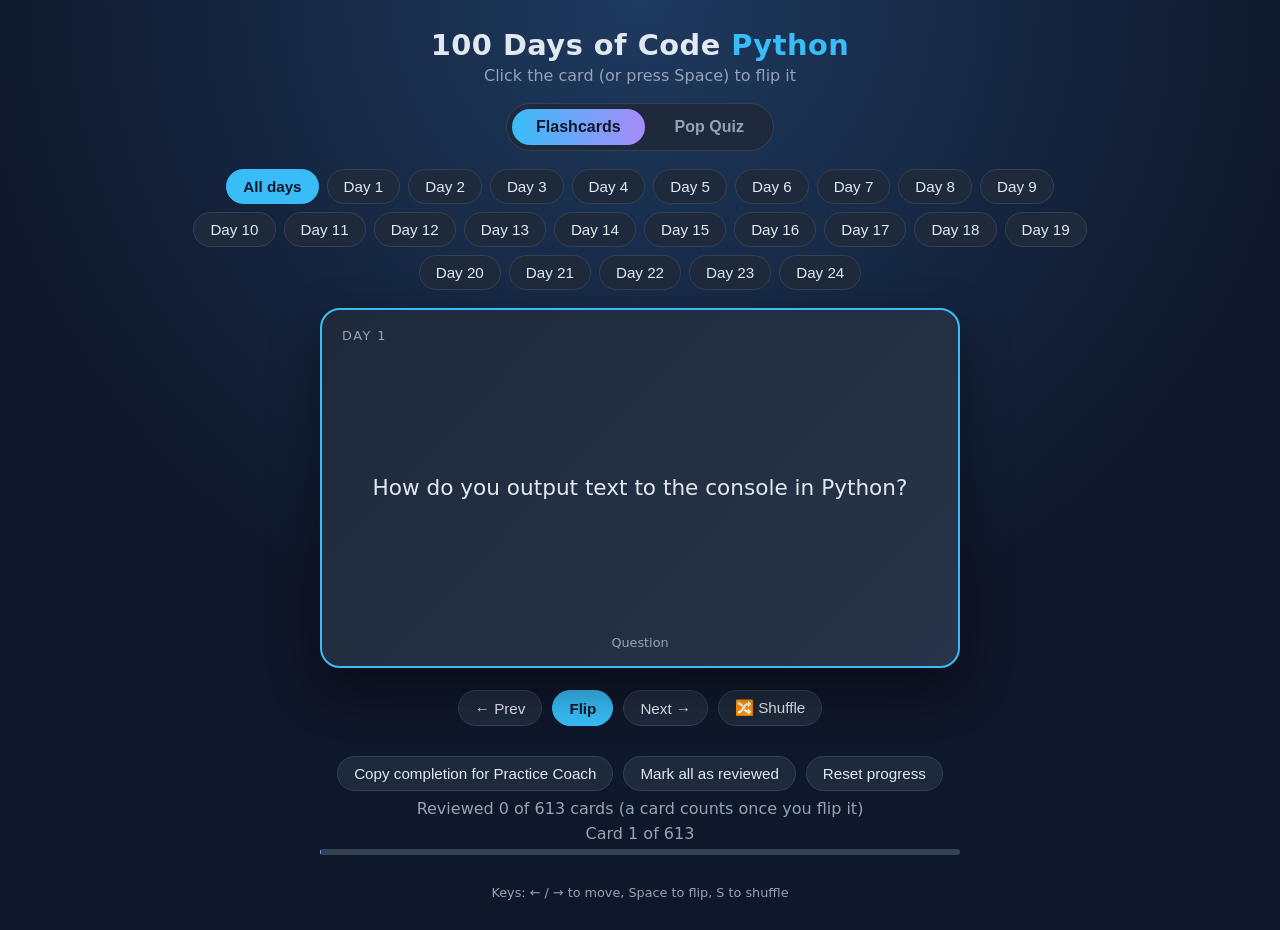
==== commit d43c5747: "Flashcards: add Day 24 deck and quiz Co-authored-by: Bear <BearWitnezz@users.noreply.github.com>" ====
--- a/flashcards/index.html
+++ b/flashcards/index.html
@@ -80,8 +80,8 @@
 </div>
 <div id="quizView" class="hidden"><div class="days" id="qdays"></div><div class="quiz" id="quiz"></div></div>
 <script>
-const DECKS=[{"day": 1, "cards": [["How do you output text to the console in Python?", "`print()` with the text inside the parentheses, e.g. `print(\"Hello world!\")`"], ["What is a string?", "A piece of text in quotes, a \"string of characters\". The quotes tell Python it's text, not code."], ["What do the double quotes around text do?", "They mark the beginning and end of a string."], ["What error do you get if you forget a closing quote?", "A SyntaxError."], ["What does the caret (^) in an error message show?", "Roughly where in the line Python found the problem."], ["What is PEP 8?", "Python's official style guide for writing clean code."], ["You're stuck on an error you don't understand. What do you do?", "Google it: paste the error message, or search what you want + the language (e.g. \"how to find the length of a string python\"). Stack Overflow usually has the answer."], ["What does `\\n` do inside a string?", "Starts a new line, so one print() can output multiple lines. It's a backslash (`\\n`), not a forward slash."], ["What is string concatenation?", "Joining strings end to end with `+`."], ["What does `print(\"Hello\" + \"Angela\")` output?", "`HelloAngela` (no space is added automatically)."], ["Give one way to output `Hello Angela` using concatenation.", "`\"Hello\" + \" \" + \"Angela\"` (or put the space inside either string)."], ["SyntaxError vs IndentationError?", "SyntaxError = broken grammar (e.g. missing quote). IndentationError = an unexpected space or tab at the start of a line."], ["Do spaces inside quotes cause errors?", "No, they're part of the string."], ["What is debugging?", "Finding and fixing errors (bugs) so code runs as expected."], ["What does the `input()` function do?", "Lets the user type data into the program; it returns what they typed as a string."], ["What is the text inside `input(\"...\")` called?", "The prompt, a hint shown to the user about what to type."], ["When `input()` runs, what happens to that part of the code?", "The whole input(...) call is replaced by whatever the user typed."], ["In `print(\"Hello \" + input(\"Name? \"))`, what do the two closing `))` do?", "The first closes input(, the second closes print(."], ["Write a line that greets the user by name with an exclamation mark.", "`print(\"Hello \" + input(\"What is your name? \") + \"!\")`"], ["What symbol makes a line a comment in Python?", "`#` (hash/pound sign). Python ignores everything after it on that line."], ["What is a variable?", "A name that stores a piece of data so you can refer to it later."], ["What does `=` do in `name = \"Jack\"`?", "Assigns the value on the right (\"Jack\") to the variable on the left (name)."], ["How do you save the user's input so you can use it later?", "Assign it to a variable: `name = input(\"What is your name? \")`"], ["`name = \"Jack\"`, `print(name)`, `name = \"Angela\"`, `print(name)`. What prints?", "Jack, then Angela. A variable holds its latest value at each moment."], ["Why is it called a \"variable\"?", "Its value can change (vary) when you reassign it."], ["What does `len()` do?", "Returns the number of characters in a string."], ["What is `len(\"Hello world!\")`?", "12 (the space and ! count)."], ["One line to print how many characters are in the user's name?", "`print(len(input(\"What is your name? \")))`"], ["In what order does `print(len(input()))` run?", "Inside out: input() first, then len(), then print(). The innermost call runs first and its result is passed outward."], ["Rewrite `print(len(input(\"Name? \")))` with variables `username` and `length`.", "`username = input(\"Name? \")` / `length = len(username)` / `print(length)`"], ["Why use variables even when one line would work?", "Each step is labeled, so code is more readable and easier to break into parts."], ["What's the most important rule for naming variables?", "Make them readable, so the name explains what the data is (username, not n)."], ["How do you separate words in a Python variable name?", "With an underscore: `user_name`. Spaces aren't allowed."], ["What happens if a variable name has a space, like `user name = ...`?", "SyntaxError."], ["Can a variable name contain numbers?", "Yes, but not at the start: `length1` is fine, `1length` is a SyntaxError."], ["Why shouldn't you name a variable `print` or `input`?", "They're built-in function names; it's confusing, breaks syntax highlighting, and is bad practice."], ["What causes a NameError?", "Using a variable name that was never defined, usually a typo (e.g. `nama` instead of `name`)."], ["Does Python spell-check variable names?", "No. Any valid name works as long as you spell it exactly the same every time."], ["Valid or invalid: `user_name`, `2nd_place`, `length2`, `my name`?", "Valid: user_name, length2. Invalid: 2nd_place (starts with a number), my name (has a space)."], ["If `food = \"tacos\"`, what does `print(food)` show vs `print(\"food\")`?", "print(food) shows tacos (the variable's value). print(\"food\") shows the literal word food. No quotes = variable; quotes = text."], ["What is `len(\"pizza\")`?", "5 (p-i-z-z-a). Count every character."]]}, {"day": 2, "cards": [["What error do you get from `len(12345)` and why?", "TypeError. len() works on strings (and other sequences), not on integers."], ["What are the four basic data types covered on Day 2?", "str (string), int (integer), float, and bool (boolean)."], ["What is subscripting?", "Pulling out one character from a string with square brackets, e.g. \"Hello\"[0]."], ["What does `\"Hello\"[0]` give you, and why not 1?", "H. Programmers count from 0, so the first character is index 0."], ["What does `\"Hello\"[-1]` give you?", "o (the last character). Negative indices count from the end."], ["What does `print(\"123\" + \"345\")` output?", "123345. Both are strings, so + concatenates."], ["What does `print(123 + 345)` output?", "468. Both are integers, so + adds."], ["How do you write a large integer so it's easier to read?", "Use underscores: `1_000_000` (Python ignores them)."], ["What is a float?", "A number with a decimal point, e.g. 3.14159."], ["What are the two Boolean values, and how are they written?", "True and False, capital T/F, no quotes."], ["Is `\"123\"` an integer or a string?", "A string, because it's in quotes."], ["What does `type(\"Hello\")` return?", "`<class 'str'>`"], ["What do `type(123)`, `type(3.14)`, and `type(True)` return?", "`<class 'int'>`, `<class 'float'>`, `<class 'bool'>`"], ["What is type conversion / type casting?", "Changing a value from one data type to another, e.g. int(\"123\") or str(5)."], ["How do you convert a string to an integer?", "`int(\"123\")`"], ["How do you convert a number to a string?", "`str(123)`"], ["What does `int(\"123\") + int(\"456\")` equal?", "579 (they become ints, so + adds)."], ["What error does `int(\"ABC\")` raise?", "ValueError (invalid literal for int)."], ["Why does `print(\"Letters: \" + len(name))` fail?", "len() returns an int; you can't concatenate str + int. Wrap with str()."], ["Fix: print the length of a name after an input prompt.", "`name = input(\"Name?\")` then `print(\"Letters: \" + str(len(name)))`"], ["What symbol is multiplication in Python?", "`*` (asterisk), not \u00d7."], ["What symbol is division in Python?", "`/` (forward slash)."], ["What does `6 / 3` return, and what type is it?", "`2.0`, a float. Regular division always returns a float."], ["What does `5 // 3` return?", "`1` (floor division drops the decimal; result is an int)."], ["What does `2 ** 3` mean?", "2 to the power of 3, which is 8."], ["What does PEMDAS stand for?", "Parentheses, Exponents, Multiplication, Division, Addition, Subtraction."], ["Between `*` and `/`, which happens first?", "They're equal priority; the one furthest left runs first."], ["What is `3 * 3 + 3 / 3 - 3`?", "`7.0`"], ["How do you make `3 * 3 + 3 / 3 - 3` equal 3?", "Add parentheses: `3 * (3 + 3) / 3 - 3`"], ["What does `int(30.85)` give?", "30. It chops off the decimals (doesn't round)."], ["What does `round(30.85)` give?", "31. Normal rounding to the nearest whole number."], ["How do you round `bmi` to 2 decimal places?", "`round(bmi, 2)`"], ["What does `score += 1` mean?", "score = score + 1 (add 1 to its current value)."], ["Name the four shorthand assignment operators.", "`+=`, `-=`, `*=`, `/=`"], ["What is an f-string?", "A string with f before the quotes; variables go in {curly braces} and are converted to text automatically."], ["Write an f-string that prints `Your score is 5` using a variable `score`.", "`print(f\"Your score is {score}\")`"], ["Why use an f-string instead of `\"Score: \" + str(score)`?", "No manual str() conversion or + signs; you can mix ints, floats, and bools in one string easily."], ["How do you turn a 12% tip into a multiplier?", "`12 / 100 + 1` = 1.12"], ["Why use `float(input(...))` for a bill but `int(input(...))` for people?", "Money can have decimals; number of people is a whole number."], ["How do you always show 2 decimals (33.60, not 33.6) in an f-string?", "`f\"{value:.2f}\"`"]]}, {"day": 3, "cards": [["What is an if / else statement?", "Code that runs one block if a condition is True, and another block (else) if it's False."], ["What two things must every `if` and `else` line end with / be followed by?", "A colon `:`, then an indented block of code."], ["How does Python know which lines belong inside an if block?", "Indentation. Indented lines under the if are inside it."], ["Where does `else` go relative to `if`?", "At the same indentation level as its if; they're a pair."], ["`height = 120`. Does `if height > 120:` run the if block or the else?", "The else. `>` doesn't include 120; use `>=` to include it."], ["What's the difference between `>` and `>=`?", "`>` means strictly greater; `>=` also includes the equal value."], ["What does `!=` mean?", "Not equal to."], ["What's the difference between `=` and `==`?", "`=` assigns a value to a variable; `==` checks if two values are equal."], ["What happens if you write `if height = 120:`?", "SyntaxError. A condition needs `==`, which gives True or False."], ["Write an if/else that prints \"Ride!\" if `height` is at least 120, otherwise \"Too short\".", "`if height >= 120:` / `    print(\"Ride!\")` / `else:` / `    print(\"Too short\")`"], ["What does the `%` (modulo) operator do?", "Gives the remainder after dividing one number by another."], ["What is `10 % 3`?", "1 (3 goes into 10 three times with 1 left over)."], ["What is `10 % 5`?", "0 (divides evenly, no remainder)."], ["How do you check if a number is even?", "`if number % 2 == 0:` (even numbers have no remainder when divided by 2)."], ["What does `number % 2` give for an odd number?", "1"], ["What is a nested if statement?", "An if/else placed inside another if block (indented one more level). The inner check only runs if the outer condition is True."], ["In the rollercoaster code, when is the age question asked?", "Only if the height check passed (it's nested inside the `if height >= 120:` block)."], ["What does `elif` stand for, and when do you use it?", "\"Else if.\" Use it when there are more than two possibilities."], ["If several `if`/`elif` conditions are True, which block runs?", "Only the first True one, top to bottom. The rest are skipped."], ["How many `elif`s can you have between `if` and `else`?", "As many as you need."], ["`age = 10`. With `if age < 12:` / `elif age <= 18:` / `else:`, which block runs?", "The `if age < 12:` block ($5). Python stops at the first True condition."], ["Why must `if age < 12` come before `elif age <= 18`?", "Order matters. If `<= 18` came first, a 10-year-old would match it and never reach the under-12 price."], ["if/elif/else vs several separate `if`s: how many blocks can run?", "if/elif/else runs only one block (the first True). Separate `if`s are each checked, so several can run."], ["When should you use separate `if`s instead of `elif`?", "When the conditions are independent of each other, like asking about a photo no matter what ticket someone has."], ["Why is `bill = 0` created before the age checks?", "So a variable exists that each branch can set and the photo check can add to later."], ["What does `bill += 3` do?", "Adds 3 to the current bill: same as `bill = bill + 3`."], ["Does every `if` need an `else`?", "No. If nothing should happen when the condition is False, leave the else off."], ["Why is the photo question lined up with the age `if`, not indented under `else`?", "So it's asked for every age, after the ticket price is set, not only for adults."], ["What are Python's three logical operators?", "`and`, `or`, `not`"], ["When is `A and B` True?", "Only when both A and B are True."], ["When is `A or B` False?", "Only when both A and B are False."], ["What does `not` do?", "Flips a condition: `not True` is False, `not False` is True."], ["`a = 12`. Is `a > 15 and a < 13` True or False?", "False. `a > 15` is False, and `and` needs both to be True."], ["`a = 12`. Is `a > 10 or a < 10` True or False?", "True. `or` only needs one side to be True."], ["Write a condition for ages 45 to 55, inclusive.", "`age >= 45 and age <= 55` (or the shorter `45 <= age <= 55`)"]]}, {"day": 4, "cards": [["Why do computers need a special method to make random numbers?", "They're deterministic (same steps, same result), so they use math called a pseudorandom number generator."], ["What is Python's pseudorandom number generator called?", "The Mersenne Twister."], ["What line do you need before you can use `random.randint()`?", "`import random`"], ["What does `random.randint(1, 10)` return?", "A random whole number from 1 to 10, including both 1 and 10."], ["Write a line that stores a random whole number from 1 to 6 in `dice`.", "`dice = random.randint(1, 6)`"], ["What range does `random.random()` give?", "A float from 0 up to but not including 1 (0 can show up, 1 never does)."], ["Why does `random.random()` need `()` if it takes no inputs?", "Parentheses are what actually run (call) a function, even with nothing inside."], ["In `random.random()`, what's the difference between the two words `random`?", "The first is the module; the second is the function inside it."], ["How do you get a random float from 0 up to (not including) 10?", "`random.random() * 10`"], ["What does `random.uniform(1, 10)` return?", "A random float between 1 and 10 (it may or may not ever hit exactly 10 because of rounding)."], ["What is a module?", "A separate .py file of code you can import and reuse in other files."], ["Why do programmers split code into modules?", "Big programs are easier to understand, and different people can work on different parts."], ["You made `my_module.py` with `pi = 3.14`. How do you print it from main.py?", "`import my_module` then `print(my_module.pi)`"], ["How do you write a random coin flip?", "`if random.randint(0, 1) == 0:` print \"Heads\", `else:` print \"Tails\"."], ["What is a list in Python?", "A data structure that stores many related items, in order, in one variable."], ["How do you write a list?", "Square brackets with items separated by commas: `[\"Cherry\", \"Apple\", \"Pear\"]`"], ["Can a list hold different data types?", "Yes. It can mix strings, numbers, booleans, and more."], ["`fruits = [\"Cherry\", \"Apple\", \"Pear\"]`. What is `fruits[0]`?", "\"Cherry\". Lists start counting at 0."], ["Why does the first item have index 0?", "The index is an offset from the start, and the first item is 0 steps away."], ["What does `fruits[-1]` give you?", "The last item in the list."], ["How do you change the second item in `fruits` to \"Mango\"?", "`fruits[1] = \"Mango\"`"], ["What does `append()` do?", "Adds one item to the end of a list: `fruits.append(\"Kiwi\")`"], ["`append()` vs `extend()`?", "append() adds one item; extend() adds every item from another list: `fruits.extend([\"Kiwi\", \"Lime\"])`"], ["Do you need to memorize every list function?", "No. Know what's possible, then look up the details in the docs or Google."], ["What does `len()` return for a list?", "The number of items in it, e.g. 50 for the list of US states."], ["A list has 50 items. What is the last valid index?", "49 (always len - 1, because counting starts at 0)."], ["What error do you get from `my_list[50]` when the list has 50 items?", "IndexError: list index out of range."], ["What is an off-by-one error?", "Being one step off, like using `len(list)` as an index instead of `len(list) - 1`."], ["What is a nested list?", "A list that contains other lists, e.g. `dirty_dozen = [fruits, vegetables]`."], ["If `fruits` has 7 items and `vegetables` has 5, what is `len([fruits, vegetables])`?", "2. The outer list holds two items, which are the two lists."], ["What does `random.choice(my_list)` do?", "Returns a random item from the list."], ["How do you write a string that spans several lines (like ASCII art)?", "Use triple quotes: `'''...'''` or `\"\"\"...\"\"\"`."], ["If the player types \"2\", how do you use it to pull scissors out of `choices = [rock, paper, scissors]`?", "Convert it to an int first: `choices[int(player)]`"]]}, {"day": 5, "cards": [["What is a loop?", "Doing something over and over instead of writing the same code many times."], ["What does a for loop with a list do?", "Runs the indented body once for each item in the list, in order."], ["Write the for-loop pattern for a list named `fruits`.", "`for fruit in fruits:` then an indented body."], ["In `for fruit in fruits:`, what is `fruit`?", "The loop variable \u2014 it holds one list item at a time."], ["Does the loop variable hold the whole list?", "No. Each iteration it gets the next single item."], ["How many times does a for loop run over a list?", "Once per item in the list."], ["Where must the loop body sit?", "Indented under the `for` line."], ["What happens to code indented inside the for loop?", "It runs once for every item in the list."], ["What happens to code written at the same indent as `for` (outside the loop)?", "It runs once, after the loop finishes."], ["Can the body of a for loop have more than one statement?", "Yes. Every indented line runs for each item."], ["`fruits = [\"Apple\", \"Peach\", \"Pear\"]` then `for fruit in fruits: print(fruit)`. What prints?", "Apple, then Peach, then Pear (one per line)."], ["In the fruit pie example, why does both `print(fruit)` and `print(fruit + \" pie\")` run for Apple before Peach?", "Both lines are indented inside the loop, so the whole block runs for each item before moving on."], ["What does range() do in a for loop?", "It generates a sequence of numbers to loop over (not just lists)."], ["Does printing range(...) alone show the numbers?", "No. range() alone isn't useful when printed; use it with a for loop."], ["In `for number in range(1, 10):`, what numbers print?", "1 through 9 (end is exclusive)."], ["How do you make range include 10 starting from 1?", "`range(1, 11)` \u2014 end must be one past the last number you want."], ["What is the default step for range()?", "+1 (counts up by one each time)."], ["What does `range(1, 11, 3)` produce?", "1, 4, 7, 10."], ["How do you sum 1 through 100 with a for loop and range?", "`total = 0` then `for number in range(1, 101): total += number` (or `total = total + number`); print total \u2192 5050."], ["What does `total += number` mean?", "Same as `total = total + number` \u2014 add the current number into the running total."], ["How do you build a string one piece at a time in a loop?", "Start with an empty string, `password = \"\"`, then add a piece each pass: `password += random.choice(letters)`."], ["What's the difference between `letters[4]` and `random.choice(letters)`?", "`letters[4]` always gives the one item at index 4; `random.choice(letters)` gives one random item from the list."], ["How many times does `for i in range(5):` run, and what values does `i` take?", "5 times: i is 0, 1, 2, 3, 4 (starts at 0, stops before 5)."], ["Why doesn't `random.choice(letters[nr_letters])` give nr_letters random letters?", "`letters[nr_letters]` picks one item at that index, and one random.choice call returns just one thing. Use a loop: `for i in range(nr_letters):`."]]}, {"day": 6, "cards": [["How do you spot a function call in Python?", "A name followed by parentheses, e.g. print(), len(), my_function()."], ["Can you save a function's result in a variable?", "Yes. Example: num_char = len(\"Hello\") then print(num_char) gives 5."], ["What keyword starts a function definition?", "def"], ["Write the pattern to define a function named my_function.", "def my_function(): then an indented body."], ["What four pieces does a function definition need?", "def, a name, parentheses (), a colon :, then an indented body."], ["What is the difference between defining and calling a function?", "Define writes the recipe (def ...); call runs it (name())."], ["Why does defining a function alone print nothing when you run the file?", "def only stores the recipe. You must call the function with name() to run the body."], ["What happens when a function is called?", "The program jumps to the definition, runs the indented body top to bottom, then returns to where it was called and continues."], ["Why use functions?", "Less repetition (don't retype the same steps) and more readable code."], ["Write a turn_around function using turn_left().", "def turn_around(): then turn_left() twice (indented)."], ["How do you define turn_right() if only turn_left() exists?", "def turn_right(): then turn_left() three times."], ["In the square challenge, why define turn_right()?", "So you can write fewer, clearer lines (~8) instead of repeating turn_left() many times (~14)."], ["What makes a line part of a function's body?", "Indenting it (usually 4 spaces) under the def ...: line."], ["What happens to a non-indented line after a function definition?", "It is outside the function; it runs on its own when the file runs, not when the function is called."], ["How much indent for a line inside an if that is inside a function?", "Two levels \u2014 8 spaces (4 for the function + 4 for the if)."], ["What does PEP 8 recommend for indentation?", "Use spaces, 4 per indent level (not tabs)."], ["Can you mix tabs and spaces for indentation in Python 3?", "No. Python 3 does not allow mixing tabs and spaces in one file."], ["What File Explorer analogy fits indentation?", "Blocks are like folders; indented code lives \"inside\" the folder."], ["In def my_function(): then 4-space print(\"Hello\") then left-edge print(\"World\") \u2014 which line runs only when you call my_function()?", "print(\"Hello\") \u2014 print(\"World\") is outside and runs on its own."], ["What does a while loop do?", "Keeps repeating its indented block as long as a condition is True; stops when the condition is False."], ["When does a while loop check its condition?", "At the top, before each pass through the body."], ["In the Hurdle 1 counter example (start at 6, while > 0, jump then -= 1 and print), what prints and why does it stop?", "Prints 5,4,3,2,1,0 then stops because 0 > 0 is False."], ["What does x -= 1 mean?", "Shorthand for x = x - 1."], ["Write a while loop that jumps until the robot is on the flag (at_goal).", "while not at_goal(): then indented jump(). (not flips True/False; while at_goal() != True: also works but reads less like English.)"], ["When do you use for vs while?", "for when you know how many times / each item in a list or range; while when you repeat until a condition changes and don't know how many times."], ["What causes an infinite while loop, and how do you debug it?", "The condition never becomes False (e.g. while 5 > 3:). Stop the program; print the condition (or its variables) to see if it ever changes."], ["What is the right-hand rule for escaping the Reeborg maze?", "Keep a wall on your right: if right is clear, turn right and move; elif front is clear, move; else turn left. Repeat."], ["What outer loop drives the maze solution, and why while instead of for?", "while not at_goal(): \u2014 you don't know how many steps it will take, so you repeat until the robot reaches the flag."], ["Why did the maze robot loop forever in an open area with no walls nearby?", "right_is_clear() was always True, so it kept turning right and moving in a small square and never reached the goal (infinite loop)."], ["How do you fix the open-area infinite loop in the maze?", "Before the wall-following loop, walk straight until you hit a wall (while front_is_clear(): move()), then turn_left() so the wall is on the robot's right."]]}, {"day": 7, "cards": [["What does the in operator do?", "Gives True/False: is this item in that string or list? e.g. \"a\" in \"abyss\" is True; \"_\" not in display means no blanks are left."], ["How does a game_over flag drive the Hangman loop?", "Set game_over = False, loop with while not game_over:, and set game_over = True when the player wins or loses."], ["Why reset display = \"\" at the top of the while loop?", "So it's rebuilt fresh each turn. If you only set it once before the loop, every turn adds more letters on top and it keeps growing."], ["Why not write for guess in chosen_word: when guess holds the player's letter?", "The for loop overwrites its loop variable every pass, so the player's guess gets lost. Use a different name like letter."], ["if/elif vs separate ifs for win and lose checks?", "Only one branch of an if/elif chain runs. Independent checks (win, lose) need separate ifs so both get checked."], ["How do you stop a repeated wrong guess costing another life?", "Keep a guessed_letters list: check if guess in guessed_letters, only take a life when guess not in guessed_letters, and .append(guess) each turn."], ["How do you use a list that lives in another file?", "from hangman_words import word_list \u2014 then use word_list by its plain name."], ["What does stages[lives] do in Hangman?", "Picks the ASCII picture by list index. With 6 lives you get stages[6] (empty gallows); at 0 lives, stages[0] (full drawing)."]]}, {"day": 8, "cards": [["Why give a function inputs?", "So it can do the same steps with different data each call \u2014 same recipe, different ingredients."], ["How do you define a function that takes a name?", "def greet_with_name(name): then an indented body that uses name (e.g. print(f\"Hello {name}\"))."], ["What happens to the value when you call greet_with_name(\"Angela\")?", "\"Angela\" is stored in the parameter name for that call \u2014 like name = \"Angela\" inside the function."], ["Parameter vs argument?", "Parameter = the name in the def (name). Argument = the actual value passed in the call (\"Angela\")."], ["What does greet_with_name(\"Jack\") print?", "Hello Jack / How do you do Jack?"], ["How do you define a function with multiple parameters?", "Separate them with commas in the def: def greet_with(name, location):"], ["What does a positional argument mean?", "Matched to parameters by order \u2014 first arg \u2192 first param, second \u2192 second, etc."], ["What does greet_with(\"Nowhere\", \"Jack Bauer\") print if def is greet_with(name, location)?", "Hello Nowhere / What is it like in Jack Bauer? (swapped \u2014 order mismatch)"], ["How do keyword arguments work?", "Name each one in the call, e.g. greet_with(location=\"London\", name=\"Angela\"). Order doesn't matter because values go by name."], ["How does % 26 wrap the Caesar shift around?", "Add first, then wrap: (position + shift_amount) % 26. \"z\" (25) + 3 = 28, and 28 % 26 = 2, which is \"c\"."], ["Why must shift_amount *= -1 go above the for loop?", "Inside the loop it flips on every letter (back, forward, back...), so every other letter shifts the wrong way. Do once-only steps before the loop."], ["How do you pass spaces, numbers and symbols through the cipher unchanged?", "if letter not in alphabet: output_text += letter, else do the shift. .index() would crash on them otherwise."], ["How do you restart a whole program?", "reset = True, then while reset: ask the inputs, call the function, ask \"yes\" to go again, and set reset = False on \"no\"."]]}, {"day": 9, "cards": [["What is a dictionary in Python?", "A collection of key: value pairs, written in curly braces, e.g. {\"Bug\": \"An error...\"}."], ["How do you get a value out of a dictionary?", "Square brackets with the key, e.g. programming_dictionary[\"Bug\"]."], ["What error do you get for a key that doesn't exist (e.g. a typo)?", "KeyError."], ["How do you add or edit an entry?", "dict[key] = value. If the key exists, it's replaced; if not, a new entry is added."], ["How do you make an empty dictionary, or wipe one?", "Assign empty curly braces: my_dict = {}."], ["What does 'for key in my_dict:' loop through?", "Only the keys. Use my_dict[key] to get each value."], ["What is nesting?", "Putting a list or dictionary inside another list or dictionary."], ["travel_log = {\"France\": [\"Paris\", \"Lille\", \"Dijon\"]}. How do you print Lille?", "travel_log[\"France\"][1]. The key gets the list, then the index picks the item."], ["nested_list = [\"A\", \"B\", [\"C\", \"D\"]]. How do you print D?", "nested_list[2][1]"], ["How do you reach a list item inside a dictionary inside a dictionary?", "Chain brackets one layer at a time: outer key, inner key, index, e.g. travel_log[\"Germany\"][\"cities_visited\"][2]."], ["How do you find the highest bid in a dictionary?", "Start highest_bid = 0, loop for bidder in bids:, and if bids[bidder] > highest_bid: set highest_bid and winner = bidder. Compare, don't use +=."], ["Where does bids[name] = price go in the auction loop?", "In the main body of the while loop so it runs for every bidder, not inside the yes/no if/else. Announce the winner after the loop."]]}, {"day": 10, "cards": [["What does return do in a function?", "Sends a value back as the function's output. That value replaces the function call in your code."], ["def my_function(): return 3 * 2. What is output = my_function()?", "6"], ["What does \"aNGela YU\".title() give?", "\"Angela Yu\". First letter of each word capitalized, the rest lowercase."], ["print vs return?", "print only shows text on screen. return hands the value back so your code can store or reuse it."], ["What does function_2(function_1(\"hello\")) do?", "Runs function_1 first. Its returned output becomes the input to function_2 (chaining)."], ["What happens to code written after a return line in a function?", "It never runs. return ends the function right there."], ["Can a function have more than one return?", "Yes. Whichever return runs first ends the function."], ["What is an early return?", "Checking for bad input (e.g. if f_name == \"\" or l_name == \"\":) and returning before the rest of the function runs."], ["What does an empty return give back, and what prints if you print it?", "None. Better to return a meaningful message so you can tell what went wrong."], ["What is a docstring?", "Documentation for your own function: text in triple quotes (\"\"\"...\"\"\") that shows up when you call the function, like the built-in help for len()."], ["Where does a docstring go?", "The first indented line right after the def line (after the colon)."], ["How is a docstring different from a normal string?", "It can span multiple lines; a normal quoted string can't break across lines."], ["Best way to write a multi-line comment?", "Write the lines, highlight them, and press Ctrl + / (Cmd + / on Mac). Python's guidance is to avoid triple-quote comments."]]}, {"day": 11, "cards": [["In the Blackjack solution, what does deal_card() do?", "Holds the cards list [11, 2, 3 ... 10, 10, 10, 10] (11 = Ace), picks one with random.choice(cards), and returns it. Its docstring shows when you hover over the function."], ["How do you deal 2 cards to the user without a middleman variable?", "for _ in range(2): user_cards.append(deal_card()). The underscore is used because the loop variable isn't needed."], ["user_cards += new_card (new_card is an int) gives TypeError: 'int' object is not iterable. Why, and what's the fix?", "+= on a list is shorthand for extend(), which needs an iterable (a list). To add a single item, use append()."], ["What does sum() do, and how does calculate_score signal a Blackjack?", "sum() adds up all the items of an iterable. If sum == 21 and len(cards) == 2 (an Ace and a 10), it returns 0 to signal Blackjack."], ["Why is drawing to 21 on a third card NOT a Blackjack?", "Real Blackjack is 21 on the first two cards only. That's why the check needs len(cards) == 2 as well as sum == 21."], ["What is the Ace rule in calculate_score, and what must you do after changing the list?", "If 11 is in cards and sum(cards) > 21: cards.remove(11), then cards.append(1). remove() deletes the first match. Then recalculate the score."], ["John's Ace fix used cards[cards.index(11)] = 1 in a while loop. What's the catch with .index()?", "It finds only the FIRST match, so with two Aces you have to repeat it and recheck the score each time."], ["Why must a function be defined above the line that calls it?", "Python reads top to bottom, so the def has to come first. Like having the tool on the truck before the job."], ["Why do the starting cards get dealt above the while loop?", "Code inside a loop runs every trip. Dealing inside it would hand out fresh starting cards on every pass."], ["What does `while computer_score != 0 and computer_score < 17:` do?", "The dealer keeps drawing until reaching 17 or more, but never on a Blackjack. 0 is less than 17, so it needs the != 0 check."], ["Why start user_score and computer_score at -1 before the loop?", "So the names exist even if the loop is skipped. Can't use 0 because 0 means Blackjack. -1 is obviously wrong, which helps debugging."], ["Why is the Blackjack check (score 0) above u_score > c_score in compare()? And how do two ifs differ from if/elif?", "if/elif/else is checked top to bottom and the first match returns, so order matters. Two separate ifs both run; elif joins a chain so only one runs."], ["What does the warning 'Shadows the name from outer scope' mean, and how do you fix it?", "A function parameter reuses the name of an outer variable (user_score). Rename it (u_score, c_score) with Refactor > Rename; unrelated names stay untouched."], ["A variable is made inside a function. Can you use it outside? (John's `play` undefined bug)", "No. It only exists inside the function (scope), like a shutoff valve behind a wall you can't reach from the next room."], ["How does the game restart, and where does the logo come from?", "while input(\"...Type 'y' or 'n': \") == \"y\": clears with print(\"\\n\" * 20), then calls play_game(). The logo is imported with from art import logo and printed at the start of each game."], ["What's a good habit while building a big project like Blackjack?", "Test your code regularly as you go, so a problem is easier to locate."]]}, {"day": 12, "cards": [["What is scope?", "Where a name (variable or function) can be seen and used. Apple tree analogy: one inside a fence is only for you, one by the sidewalk is free for all."], ["What is local scope?", "A variable created inside a function only exists inside that function, within its 'walls'."], ["What error do you get printing a variable that was created inside a function from outside it?", "A NameError, e.g. \"name 'potion_strength' is not defined\"."], ["What is global scope?", "A variable defined at the top level (not inside any function). It is available everywhere in the file, including inside functions however deeply nested."], ["What does 'top level' mean for a global variable?", "Not inside another function. It doesn't mean physically at the top of the file."], ["What is a namespace?", "Anything you give a name to (a variable, a function) has a namespace, and that name is only valid in certain scopes."], ["If drink_potion() is defined inside game(), where can you call it?", "Only inside game(). It has local scope within game()."], ["Does Python have block scope for if, while and for blocks?", "No. A variable created inside an if/while/for block is still available outside it, with the scope of the enclosing function (or global if there is no function)."], ["Inside a function, a variable is created in an if block. Can you use it outside the if block? Outside the function?", "Yes outside the if block (same function scope). No outside the function."], ["What does the linter warning 'local variable might be referenced before assignment' mean, and how do you fix it?", "The if block might not run, so the variable would never be created. Fix: create it before the block, e.g. new_enemy = \"\" (or ignore the warning if you know your code better)."], ["A function does enemies = 2 where enemies is also a global. Does the global change?", "No. It creates a brand new local variable with the same name. The global stays the same (e.g. prints 2 inside, 1 outside)."], ["What do you write inside a function to modify a global variable?", "global enemies (the name of the global) at the start of the function, so enemies += 1 changes the global."], ["Why do people say to avoid modifying global variables?", "It's confusing and bug-prone: the variable could have been created anywhere, days earlier, and you'd change it independent of that. Reading a global is fine."], ["What is a better way than 'global' to change a global value from a function?", "Use return: return enemies + 1, then save it outside: enemies = increase_enemies()."], ["What is a global constant and how do you name it?", "A global value you never plan to change, like PI or a URL. Named in ALL UPPERCASE with underscores as a reminder not to modify it."]]}, {"day": 13, "cards": [["What is debugging?", "The process of finding and removing bugs (mistakes) from your code."], ["Who found the first documented computer bug?", "Grace Hopper's team: a real moth taped into her notebook, found in a relay."], ["Debugging tip 1: describe the problem. What should you ask yourself?", "What is the code doing, what is it meant to do, and what assumptions am I making?"], ["Why does `for i in range(1, 20): if i == 20:` never fire?", "range stops before the end number, so i only goes up to 19. Use range(1, 21)."], ["Debugging tip 2: reproduce the bug. Why does it matter?", "A bug that only shows sometimes is hard to fix. Find when it happens and make it happen every time."], ["Does `random.randint(1, 6)` include 6?", "Yes. randint includes both end numbers, unlike range."], ["Why does `dice_images[randint(1, 6)]` sometimes crash?", "A 6 gives IndexError: list index out of range, because a 6-item list's indexes are 0 to 5."], ["Two fixes for the dice IndexError?", "randint(0, 5), or keep randint(1, 6) and use dice_images[dice_num - 1]."], ["Debugging tip 3: play computer. What does it mean?", "Go through the code line by line with a real value and work out what each condition evaluates to."], ["Why does 1994 print nothing with `year > 1980 and year < 1994` / `elif year > 1994`?", "Neither condition catches 1994 itself. Fix with year <= 1994 (or >= in the second)."], ["Console error you don't understand: what do you do?", "Copy the general part of the message (not your own values) and Google it with \"Python\"."], ["What does a try / except block do?", "Runs risky code under try:, and if that error happens, runs the except block instead of crashing."], ["Which line goes in the try block for an age input?", "age = int(input(\"How old are you?\")), since int() crashes on words."], ["What error does int(\"twelve\") raise?", "ValueError (invalid literal for int())."], ["Why does print(\"You are {age}\") show {age} instead of the number?", "It's missing the f. It needs to be an f-string. No error is shown, so it's a quiet bug."], ["Debugging tip 5: print is your friend. How do you use it?", "Print variables before the final result to see which one isn't what you expected."], ["What's the difference between = and ==?", "= assigns a value. == compares and gives True or False without changing anything."], ["What does `x == 5` do if x is 0?", "Gives False, and x stays 0."], ["What is a breakpoint?", "A marker you click in the gutter so a debug run pauses at that line."], ["Step Over vs Step Into vs Step Into My Code?", "Step Over runs the next line. Step Into goes inside any function (even library ones). Step Into My Code only goes into your own functions."], ["What does Step Out do?", "Leaves the function you stepped into and goes back to the code that called it."], ["Why did only one number end up in b_list in the mutate() example?", "b_list.append(new_item) was outside the for loop, so it ran once with the last value. Indent it into the loop."], ["Final debugging tips?", "Take a break, ask a friend, run your code often, fix one bug at a time, and search Stack Overflow before asking."]]}, {"day": 14, "cards": [["What does `random.choice(data)` do?", "Picks one random item from the list data."], ["In Higher Lower, what does `data` hold?", "A list of dictionaries. Each dictionary is one account with name, description, country and follower_count."], ["How do you get the follower count out of `account`?", "account[\"follower_count\"], using the key in square brackets."], ["What does `format_account(account)` give back?", "A string like \"name, description, country\", made with an f-string and returned."], ["What does `return guess == \"a\"` give back?", "True if guess is \"a\", otherwise False. The comparison itself is the answer."], ["Trace it: `check_answer(\"a\", 500, 300)`. What comes back?", "guess=\"a\", a_followers=500, b_followers=300. 500 > 300, so it returns \"a\" == \"a\", which is True."], ["Trace it: `check_answer(\"a\", 100, 900)`. What comes back?", "100 > 900 is False, so the else runs: \"a\" == \"b\", which is False."], ["Why does `score = 0` go before the while loop?", "So it's set once. Inside the loop it would reset to 0 every round."], ["What does `while not game_over:` mean?", "Keep looping as long as game_over is False. Setting it to True ends the loop."], ["After a right answer, why do we do `account_a = account_b`?", "The winner (B) moves into the A spot, and then a new B is picked."], ["How does the game stop A and B from being the same account?", "while account_a == account_b: account_b = random.choice(data) keeps re-picking B until it's different."], ["Why add `.lower()` to the input?", "So \"A\" and \"a\" both match the check."], ["What does `print(\"\\n\" * 20)` do?", "Prints 20 blank lines to push old text off the screen."]]}, {"day": 15, "cards": [["What do you do in PyCharm instead of an online editor?", "Write and run Python on your own computer: make a project, add a .py file, press Run, and read output in the console at the bottom."], ["How do you get the milk a latte needs from MENU?", "MENU[\"latte\"][\"ingredients\"][\"milk\"]. Each set of square brackets goes one dictionary deeper."], ["How do you get a drink's price from MENU?", "MENU[drink][\"cost\"]."], ["How does the coffee machine turn off?", "is_on = True before the loop, while is_on:, and typing \"off\" sets is_on = False so the loop stops."], ["How do you print every key and its value in resources?", "for key in resources: print(key, resources[key]). key is the name, resources[key] is the amount."], ["Why not write resources[\"water\"] inside the ingredient loop?", "It hard-codes one item. Use the loop variable (resources[item]) so it works for every ingredient."], ["How do you total the coins?", "quarters * 0.25 + dimes * 0.10 + nickels * 0.05 + pennies * 0.01."], ["What does round(2.3456, 2) give?", "2.35. It rounds to 2 decimal places, good for money."], ["The coin question repeated once per ingredient. Why, and what's the fix?", "It was inside the for item loop, so it ran every pass. Move it after the loop so it runs once per order."], ["Flag check: what should is_enough start as, and when does it change?", "Start True before the loop. Flip to False only inside the if that finds a shortage."], ["Why is \"start False, set True at the bottom of each pass\" broken?", "A later ingredient that IS enough sets it back to True, hiding the earlier shortage."], ["What's wrong with calling process_coins() on one line and then total = process_coins()?", "The first call's result is thrown away and the user is asked for coins twice. Call it once and save it."], ["In is_resource_sufficient, where do return False and return True go?", "return False inside the if (found a shortage). return True after the loop, once every item passed."], ["Inside is_resource_sufficient(order_ingredients), what should the loop go over?", "The parameter order_ingredients, not MENU[user_choice]. Use what was passed in."], ["Does a function's return value show up on screen by itself?", "No. In a script you need print(my_func()) or save it in a variable and use it."], ["In bids = {\"Ann\": 50}, inside for bidder in bids, what's the bid amount?", "bids[bidder] (50). bidder is the key (\"Ann\"); compare the value, not the key."]]}, {"day": 16, "cards": [["In OOP, what are attributes and methods?", "Attributes are what an object has (like variables). Methods are what it does (functions that belong to it)."], ["What's the difference between a class and an object?", "A class is the blueprint. An object is one thing built from it (an instance), like Henry and Betty both made from a waiter class."], ["How do you name a class vs a variable or function?", "Classes use PascalCase (CarBlueprint). Variables and functions use snake_case (my_screen)."], ["What do the parentheses do in car = CarBlueprint()?", "They construct (create) a new object from the class and save it in car."], ["turtle.Turtle() vs from turtle import Turtle?", "With import turtle you write turtle.Turtle(). With from turtle import Turtle you can just write Turtle()."], ["How do you read an attribute vs call a method on an object?", "Attribute: object.attribute, e.g. my_screen.canvheight. Method: object.method(), e.g. car.stop()."], ["What does my_screen.exitonclick() do?", "Keeps the turtle window open until you click on it."], ["What's a module vs a package?", "A module is one file of code. A package is lots of files someone wrote, bundled together for a purpose."], ["What is PyPI?", "The Python Package Index: packages shared by the Python community that you can install and use."], ["How do you install a package like PrettyTable in PyCharm?", "Preferences (File > Settings on Windows) > Project > Project Interpreter > + > search PrettyTable > Install. Turtle is preloaded, PyPI packages are not."], ["How do you add a column to a PrettyTable?", "table.add_column(\"Pokemon Name\", [\"Pikachu\", \"Squirtle\", \"Charmander\"]): a field name string, then a list of data. Keep lists in the same order so rows match."], ["How do you left-align a PrettyTable, and what's the default?", "table.align = \"l\" (set it like a variable). Default is \"c\" (center); \"r\" is right."], ["In the docs, what do the M, F and C icons mean?", "M = method, F = attribute/field, C = class."], ["What's the point of the Steve Jobs hotel dry-cleaning story?", "You just call hotel.dry_clean() and trust it. You don't need to know how a class works inside, only how to use it (read the docs)."], ["In the OOP Coffee Machine, what do you pass to menu.find_drink?", "The user's choice (order_name=user_choice), not the whole menu from get_items. And call it inside the loop, after input()."], ["What do you pass to money_machine.make_payment?", "drink.cost (the price), not the whole drink object."], ["Why not write make_coffee = coffee_maker.make_coffee(drink)?", "make_coffee doesn't return anything, so the variable would just hold None. Just call it: coffee_maker.make_coffee(drink)."]]}, {"day": 17, "cards": [["How do you create your own class in Python?", "class User: then an indented body. It's a colon (:) after the name, not a semicolon."], ["What happens if a class or function body is empty, and how do you fix it?", "You get an \"Indent Expected\" error. Put pass in the body; it just continues to the next line."], ["PascalCase vs camelCase vs snake_case?", "PascalCase: every word capitalized (classes, e.g. User). camelCase: first word lowercase, later words capitalized (rare in Python). snake_case: all lowercase with underscores (pretty much everything else)."], ["What is an attribute, and how can you add one to an object?", "A variable associated with an object. Dot notation: user_1.id = \"001\". Doing that one by one for every object is repetitive and typo-prone."], ["What is a constructor, and what is it called in Python?", "The part of the blueprint that says what happens when an object is constructed (initialized). In Python it's the special __init__ function (two underscores each side)."], ["When does __init__ run?", "Every time a new object is created from the class. A print inside it runs once per object."], ["What is self in __init__?", "The actual object being created/initialized. Extra parameters go after self, and the data passed in sets the attributes."], ["Write an __init__ that sets id and username from parameters.", "def __init__(self, user_id, username):     self.id = user_id     self.username = username Then user_1 = User(\"001\", \"angela\") does it in 1 line instead of 3."], ["Once __init__ has parameters, what happens with User()?", "Error: missing 2 required positional arguments. You must pass them when creating the object."], ["How do you give every object a default attribute value?", "Set it in __init__ without a parameter, e.g. self.followers = 0. Every object starts at 0."], ["What's a method, and what must its first parameter be?", "A function attached to an object (what it does). The first parameter is always self so it knows which object called it, e.g. def enter_race_mode(self): self.seats = 2."], ["After user_1.follow(user_2), what are the followers/following counts?", "user_1: followers 0, following 1. user_2: followers 1, following 0. (follow does user.followers += 1 and self.following += 1.)"], ["In the Quiz Game, what does the Question class hold?", "text and answer: def __init__(self, q_text, q_answer): self.text = q_text; self.answer = q_answer. E.g. Question(\"2 + 3 = 5\", \"True\")."], ["How do you build question_bank in main.py?", "question_bank = []; for question in question_data: make Question(question[\"text\"], question[\"answer\"]) and question_bank.append(new_question)."], ["Why does next_question increase question_number after grabbing the current question?", "Lists start at index 0, so grab self.question_list[self.question_number] first, then += 1. The prompt then shows Q.1, not Q.0."], ["What's the simplest still_has_questions?", "return self.question_number < len(self.question_list). The comparison itself is True/False, so no if/else needed. Never hardcode return False."], ["How do you keep asking questions until the quiz ends?", "while quiz.still_has_questions(): quiz.next_question(). Use the existing quiz object, call the method with (), and check it in the while line so it updates every loop."], ["How should QuizBrain get the question list?", "As an __init__ parameter: self.question_list = q_list, with quiz = QuizBrain(question_bank) in main.py. Don't import question_bank into quiz_brain."], ["Question object: question[\"text\"] or question.text?", "question.text. Dict keys are for dictionaries; objects use dot-notation attributes."], ["Why is switching to Open Trivia DB data easy (modularity)?", "Only main.py knows the data format (now question[\"question\"] and question[\"correct_answer\"]). QuizBrain is untouched; it doesn't care where data comes from."]]}, {"day": 18, "cards": [["How do you create a turtle and keep its window open until a click?", "from turtle import Turtle, Screen; tim = Turtle(); screen = Screen(). Put screen.exitonclick() after the drawing code, at the bottom."], ["Do you need to memorize every turtle method? What should you do when stuck?", "Look up the task with Python and Stack Overflow in your search, then read the relevant method in the official documentation to understand its inputs and behavior."], ["How do you change Tim's shape and color?", "tim.shape(\"turtle\") changes its appearance; tim.color(\"red\") sets its pen and fill color. Use the docs to check supported shapes and color names."], ["What do tim.forward(100) and tim.right(90) do?", "forward(100) moves 100 paces in the current direction. right(90) turns clockwise by 90 degrees; from East, that faces South."], ["import turtle vs from turtle import Turtle: how do you create Tim?", "import turtle: tim = turtle.Turtle(). With from turtle import Turtle: tim = Turtle(). The from-import form avoids repeating the module name."], ["How does an import alias work, and why avoid import *?", "import turtle as t lets you write t.Turtle(). from turtle import * imports everything, making it hard to see where names came from; prefer explicit imports."], ["Why can turtle import immediately, while an external package may need installing?", "turtle comes with the Python standard library. External packages such as colorgram must be installed before you import them; otherwise you can get \"No module named ...\"."], ["What is the project virtual environment, and what is the pip install caution?", "The .venv is a per-project sandbox for Python and packages, not a global software install. pip install can target the wrong environment; install into the environment your project uses, as with PyCharm's project interpreter."], ["How does draw_shape(num_sides) draw a regular polygon?", "Calculate angle = 360 / num_sides once. Repeat num_sides times: tim.forward(100), then tim.right(angle). A pentagon turns 72 degrees each time."], ["Which range draws shapes with 3 through 10 sides, and why?", "range(3, 11). The start is included but the stop is excluded, so the values are 3 through 10."], ["What headings give the four random-walk directions?", "0 = East, 90 = North, 180 = West, 270 = South. Use tim.setheading(random.choice([0, 90, 180, 270])) and move a fixed distance each step."], ["How do you make the random-walk line thicker and animate faster?", "tim.pensize(15) sets the pen width (width is another name for it). tim.speed(\"fastest\") speeds up drawing; set these before the repeated steps."], ["How is a tuple different from a list, and how do you read a tuple item?", "A tuple such as (1, 3, 8) is ordered like a list but immutable: its items cannot be reassigned or removed. Read with my_tuple[2] (8). Use list(my_tuple) if you need an editable list."], ["What must you set before using turtle RGB values from 0 to 255?", "Call turtle.colormode(255) on the module (or t.colormode(255) if aliased). Colors can then use (r, g, b) with each component from 0 to 255."], ["How does random_color() produce an RGB tuple?", "Set r, g, and b with separate random.randint(0, 255) calls, then return (r, g, b). Use tim.color(random_color()) to apply the returned color."], ["Which methods draw and tilt the circles in a spirograph?", "tim.circle(100) draws a circle of radius 100. tim.heading() reads the current direction; tim.setheading(tim.heading() + size_of_gap) changes it before the next circle."], ["What loop count does the spirograph use, and why is int() needed?", "range(int(360 / size_of_gap)). Division returns a float even when it divides cleanly, but range needs an integer. A 5-degree gap gives 72 circles."], ["What does colorgram.extract need, and what does it give you?", "An image filename and the number of colors, e.g. colorgram.extract(\"image.jpg\", 30). It returns color objects to loop over; use their rgb components to build the turtle palette."], ["How do you append one extracted RGB color as a tuple?", "For each color: r = color.rgb.r; g = color.rgb.g; b = color.rgb.b; then rgb_colors.append((r, g, b)). The inner parentheses group the three values as one tuple."], ["Why remove near-white colors and comment out the colorgram extraction afterward?", "Near-white RGB components are close to 255 and often come from the image background. Remove those shades, keep the useful palette as color_list, and comment out extraction so it need not run every time."], ["What are the Hirst painting requirements and the dot-drawing calls?", "Draw 10 by 10 dots (100 total), size 20, moving 50 paces between centers. Use tim.dot(20, random.choice(color_list)) and tim.forward(50). tim.penup() prevents connecting lines; tim.hideturtle() hides the arrow."], ["In the lesson's Hirst solution, when and how does Tim move to a new row?", "After every tenth dot: if dot_count % 10 == 0. Face 90 and move 50; face 180 and move 500; face 0 again. Use range(1, number_of_dots + 1) to include the hundredth dot."]]}, {"day": 19, "cards": [["What is an event listener, and what does screen.listen() do?", "Code that waits for something the user does, like pressing a key. screen.listen() tells the turtle screen to start listening and waiting for those events."], ["How do you make the space bar move Tim forward 10 paces?", "def move_forwards(): tim.forward(10). Then screen.listen() and screen.onkey(fun=move_forwards, key=\"space\"). Add screen.exitonclick() so the window stays open."], ["What kind of function does onkey expect, and which keys can you use?", "A function with no arguments, plus a key: a letter like \"a\" or a key symbol like \"space\", \"Up\", or \"Down\"."], ["Why write fun=move_forwards and not fun=move_forwards()?", "move_forwards() runs the function right there and then. move_forwards (no parentheses) hands the function over, so onkey can run it later, only when the key is pressed."], ["When you pass a function into another function, what do you write?", "Only its name, without parentheses, e.g. function_a(function_b)."], ["What is a higher order function?", "A function that works with other functions, e.g. one that takes another function as an input and uses it inside its body. onkey is one."], ["How does the lesson's calculator(n1, n2, func) work?", "Inside, it calls the function passed in: return func(n1, n2). calculator(2, 3, add) gives 5; calculator(2, 3, multiply) gives 6."], ["Why use keyword arguments like onkey(fun=..., key=...)?", "For methods you didn't write, keywords make clear which value is which, especially when the order of the inputs has no meaning."], ["What are the Etch-A-Sketch controls?", "W forwards, S backwards, A turns counterclockwise (left), D turns clockwise (right), C clears the drawing and puts the turtle back in the center."], ["Why does Etch-A-Sketch need four separate movement functions?", "onkey only takes a function with no arguments, so you can't pass a distance or angle in. Each key gets its own: move_forwards, move_backwards, turn_left, turn_right."], ["Two ways to turn Tim left by 10 degrees?", "tim.setheading(tim.heading() + 10) or tim.left(10). Adding to the heading turns left (0 = East, 90 = North). For right: subtract 10, or tim.right(10)."], ["tim.clear() vs screen.clear(): which does Etch-A-Sketch use?", "tim.clear(). The turtle's clear deletes only that turtle's drawings. The screen's clear deletes everything on screen, including the turtle."], ["How does the C key send Tim back to the center without drawing a line?", "tim.clear(), then tim.penup(), tim.home() (moves to the origin in the middle), then tim.pendown() ready for the next drawing."], ["What should you do when you can't find a method like home or clear?", "Read through the turtle docs patiently. Add one piece at a time, run the code, check it does what you want, and fix it if not."], ["What does a class (blueprint) define, and how many objects can it make?", "What an object has (attributes) and what it can do (methods). You can construct as many objects as you need from it, e.g. timmy, tommy, jenny."], ["What is an instance?", "One object built from a class. timmy and tommy are both instances of Turtle, and each works completely independently of the other."], ["What is an object's state?", "Its attribute values and what it is doing at a given moment. timmy's color can be green while tommy's is purple; timmy can be moving while tommy stands still."], ["What is the upcoming turtle race idea?", "Several separate Turtle instances, each with its own state, racing independently to see who reaches the finish line first."], ["How do you set the race window to 500 wide and 400 high, and why use keywords?", "screen.setup(width=500, height=400). Keywords make it clear which number is the width and which is the height to someone reading your code."], ["How do you ask the user for their bet in a popup?", "user_bet = screen.textinput(title=\"Make your bet\", prompt=\"Which turtle will win the race? Enter a color: \"). It returns the typed string, like input(). numinput is for numbers."], ["In a 500 x 400 turtle window, what are the x and y ranges?", "The center is (0, 0). x goes from -250 (left edge) to 250 (right edge); y from -200 (bottom) to 200 (top). Each is half the width or height."], ["In the 500 x 400 window, what is the point halfway right and halfway up?", "(125, 100): half of 250 is 125 and half of 200 is 100."], ["Which method moves a turtle straight to a spot, and why use it over backward?", "goto(x, y). With several turtles, backward would send them all to the same place; goto lets each go to its own position."], ["Why did the lesson start turtles at x = -230 instead of -250?", "At -250 the turtle sits on the very edge and can't be seen. Shifting it right a little keeps it visible at the start."], ["How do you create a turtle that already has the turtle shape and won't draw lines?", "new_turtle = Turtle(shape=\"turtle\"), then new_turtle.penup(). The pen is never put down because only the turtles moving matters."], ["How does the setup loop give six turtles their own color and start?", "for turtle_index in range(0, 6): new_turtle.color(colors[turtle_index]) and new_turtle.goto(x=-230, y=y_positions[turtle_index]). y_positions = [-70, -40, -10, 20, 50, 80]; same x so nobody gets a head start."], ["Why start with is_race_on = False and set it True after the bet?", "So the while loop doesn't start while the user is still choosing. if user_bet: is_race_on = True, then while is_race_on: runs the race."], ["Why put each turtle in all_turtles, and why rename tim to new_turtle?", "Each loop makes a separate instance; all_turtles.append(new_turtle) keeps hold of all of them so you can move each later. They're individual turtles, so tim no longer fits."], ["What range can random.randint(0, 10) give?", "Any whole number from 0 to 10. randint includes both ends."], ["How does each race step move the turtles by different amounts?", "Inside while is_race_on: for turtle in all_turtles: rand_distance = random.randint(0, 10); turtle.forward(rand_distance). Each turtle gets its own random distance."], ["How does the race check for a winner, and why 230?", "if turtle.xcor() > 230. The right edge is 250; in the lesson the turtle is 40 pixels wide, so subtract half its width (20)."], ["turtle.color() vs turtle.pencolor() when reading a color?", "color() with no input returns two values, the pen color and the fill color. pencolor() returns just the pen color, so winning_color = turtle.pencolor()."], ["How does the race say whether you won?", "if winning_color == user_bet: print that you've won and the winning color; else: print that you've lost and the winning color."], ["How does the race stop after a winner?", "Inside the if, set is_race_on = False. The while loop checks it next time and stops, so the remaining turtles don't keep nudging forward and create more winners."], ["How does the race show instances and state?", "All six turtles come from the Turtle class but are separate instances with different state: their own color, y position, and distance moved."]]}, {"day": 20, "cards": [["How do you set the snake window to 600 by 600 and keep it open?", "Create a Screen, then screen.setup(width=600, height=600). Keyword arguments make clear which number is width and which is height. screen.exitonclick() at the bottom keeps the window from disappearing."], ["How do you make the window black and title it My Snake Game?", "screen.bgcolor(\"black\") and screen.title(\"My Snake Game\"). The title shows at the top of the window."], ["How big is each snake segment, and what should it look like?", "Each is a Turtle with shape \"square\", 20 pixels wide by 20 pixels tall, and colored white so it shows up on the black background."], ["Why set a new square's color to white?", "A new turtle is black by default. On a black screen you won't see it until you change its color to white."], ["Where do the three starting segments go, and why those coordinates?", "(0, 0), (-20, 0), and (-40, 0). Each one sits 20 pixels to the left of the last so they line up with no overlap and no gaps."], ["How do you create the three segments with a loop instead of copied code?", "Make a starting_positions list of tuples: (0, 0), (-20, 0), (-40, 0). Then for position in starting_positions: create a white square turtle and goto(position)."], ["Why keep the segments in a list and append each new one?", "So you can organize them and loop through all of them later to move the snake. Start with segments = [] and append each segment after you create it."], ["Why call penup() before goto when you create a segment?", "Without it, each turtle draws a line as it moves. penup() stops the drawing so you only see the square pieces."], ["Why can you see a new segment appear at (0, 0) before it jumps to its start position?", "A new Turtle is created at the center (0, 0) first, then moved with goto. That animation shows unless you turn it off."], ["What do screen.tracer(0) and screen.update() do?", "tracer(0) turns screen animation off. The display stays unchanged until you call update(), which refreshes and redraws the screen when you want."], ["What do you see if tracer is off and you never call update()?", "Just a black screen. The while loop can be running, but nothing appears until update() refreshes the screen."], ["How is update() like an old CRT TV or a GIF?", "A CRT painted one full picture, then started the next frame at the top. A GIF is many still images played quickly. You move the snake, then call update() to show the next picture."], ["Where should update() and time.sleep() go so the snake looks like one piece?", "Outside the for loop, after every segment has moved. Then the screen refreshes once per step. time.sleep(0.1) after that gives a reasonable speed."], ["What goes wrong if you just forward(20) every segment, then turn the head?", "The segments aren't linked. The head changes heading, but the body keeps moving in its old direction, so the head leaves the body behind."], ["How should the snake move so the tail follows the head?", "Work from the back: the last segment goes to where the second-to-last is, that one goes to the one in front, and so on. Then, outside the loop, the head (segments[0]) moves forward 20 paces."], ["How do you write that reverse loop so it still works if the snake gets longer?", "for seg_num in range(len(segments) - 1, 0, -1). Start at the last index (length minus 1), stop before 0, and step -1. new_x and new_y come from segments[seg_num - 1].xcor() and ycor(); then that segment goto those coordinates."], ["Why can't you call range(start=..., stop=..., step=...) with those names?", "range comes from the C language, not pure Python, so it takes no keyword arguments. Write the three numbers in order: range(len(segments) - 1, 0, -1)."], ["What is the goal of moving the snake into its own class?", "Put all snake appearance and behavior in a Snake class in snake.py. main.py just creates snake = Snake() and calls snake.move() in the loop. The program should behave exactly the same; only the organization changes."], ["How should class names and constants be written?", "Class names are PascalCase, like Snake. Constants are ALL_CAPS with underscores, e.g. STARTING_POSITIONS and MOVE_DISTANCE = 20, and they live at the top of the file."], ["What happens in Snake's __init__ and create_snake()?", "__init__ sets self.segments = [] and calls create_snake(). create_snake() loops through STARTING_POSITIONS, makes each segment, and appends it to self.segments. snake.py needs from turtle import Turtle."], ["Why write self.segments inside the class, not just segments?", "segments is an attribute of the snake object. Inside the class you must use self to refer to it, including when you append a segment and when you move."], ["Why put MOVE_DISTANCE = 20 at the top as a constant?", "So you can tweak the game (a different start position, or a bigger step) from the top of the file, without digging through the body of the code."], ["Why might the console show a KeyboardInterrupt or traceback when you hit stop?", "There's no game-over sequence yet, so the only way to stop the snake is the stop button. Those red messages are normal. What matters is that the snake still moves like it did before the refactor."], ["How do you bind the arrow keys so they steer the snake?", "After snake = Snake(), call screen.listen(), then onkey with fun=snake.up and key=\"Up\", and the same for \"Down\", \"Left\", and \"Right\". Pass the methods without parentheses so they run later, when the key is pressed. The snake keeps moving forward; the keys only change its direction."], ["What heading numbers are up, down, left, and right?", "Headings go counterclockwise from 0, which is East. UP is 90 (North), LEFT is 180, DOWN is 270 (South), and RIGHT is 0."], ["When should you set self.head = self.segments[0], and why?", "After create_snake() has built the segments. If you do it before, the list is still empty and getting index 0 will error. Then use self.head in move() and in the direction methods."], ["How do the up, down, left, and right methods turn the snake?", "They call setheading on the head, e.g. self.head.setheading(UP). Only the head's heading changes; the body follows because each segment keeps stepping into the position in front."], ["Why put pass in empty methods like down, left, and right while you test up?", "Python doesn't allow a completely empty function. pass lets those methods exist so the program can run while you try one direction first."], ["How do you stop the snake from reversing into itself?", "Only set the new heading if the head isn't already going the opposite way. Example: if self.head.heading() != DOWN: self.head.setheading(UP). Same idea for the other three directions."], ["Why write heading() with parentheses, not just self.head.heading?", "heading is a method on the turtle (the head is the first segment). Without (), you don't get the current direction number, so the no-reverse check won't work."], ["What direction constants go at the top, and why use them?", "UP = 90, DOWN = 270, LEFT = 180, and RIGHT = 0. Use them in setheading and in the != checks so those numbers live in one place."]]}, {"day": 21, "cards": [["What is class inheritance?", "Taking an existing class and building on top of it instead of starting from scratch. A Pastry Chef can inherit what a Chef already knows how to do (bake, stir, measure) and then add extras like kneading dough or whisking eggs."], ["What two kinds of things can a class inherit from another class?", "Appearance and behavior. Appearance means attributes (like the same eyes as your mother), and behavior means methods (like chopping tomatoes the same way your dad does)."], ["How do you make a Fish class inherit from an Animal class?", "Put the parent class in parentheses after the class name: class Fish(Animal):"], ["What does super().__init__() do inside the Fish class's __init__?", "It runs the initializer of the superclass (Animal), so everything made from Fish gets all of Animal's attributes and methods. super refers to the superclass."], ["After Fish inherits from Animal, what can nemo = Fish() do that it couldn't before?", "It can call nemo.breathe() and print \"Inhale, exhale\", and print(nemo.num_eyes) gives 2. Both come from the Animal superclass, on top of Fish's own nemo.swim()."], ["How do you keep a parent's breathe() but add something extra in Fish?", "Define breathe() again in Fish, call super().breathe() first to do everything the Animal version does, then add the extra part, like printing \"doing this underwater\"."], ["Why is inheritance useful, according to the lesson?", "You can take a class that you or somebody else made and build on it without reinventing the wheel or redefining everything in that class. Next it's used to upgrade Turtle into Food and a Scoreboard."], ["How should the Food class get its turtle powers?", "Inherit from Turtle with class Food(Turtle): and call super().__init__() in Food's __init__. Don't make a turtle attribute like self.food = Turtle(); Food itself should be a souped-up turtle."], ["How do you make the food a 10 by 10 circle?", "A turtle is normally 20 by 20, so use shapesize with stretch_len=0.5 and stretch_wid=0.5 to halve both the length and the width."], ["Why set the food's speed to \"fastest\"?", "So you don't watch the animation of the food being created at the center and then moving to its spot."], ["Why pick the food's spot with random.randint(-280, 280) instead of -300 to 300?", "The 600 by 600 screen goes from -300 to 300, but food right at the edge is really hard to reach and the snake would probably just die on the wall. So stay in -280 to 280 for both x and y."], ["How does main.py detect that the snake ate the food?", "In the game loop after snake.move(), check if snake.head.distance(food) < 15. The food is 10 by 10, so 15 adds a little buffer. The lesson first printed \"nom nom nom\" to test it."], ["Why is the food's move method called refresh() and not reset()?", "reset is already a method of the Turtle class Food inherits from. refresh() is our own method that picks a new random x and y and goes there. Call self.refresh() in __init__ and food.refresh() in main.py when the head hits the food."], ["Does the food lesson make the snake grow when it eats?", "No. Growing is left until the very end of the project, together with detecting collision with the tail."], ["What is the scoreboard, and how is it built?", "A Scoreboard class in scoreboard.py that inherits from Turtle (class Scoreboard(Turtle): with super().__init__()). It keeps self.score starting at 0 and writes it on screen with self.write."], ["How should the font argument in write() be written?", "As a tuple of name, size, and style, like (\"Arial\", 24, \"normal\"), not one single string. The size is a number and the name and style are strings."], ["Why must the scoreboard turn white before it writes?", "Text keeps the color the turtle had when it was written. If it writes in black and then turns white, the text stays black and you can't see it on the black screen."], ["How do you put the score at the top center without a line or arrow?", "Before writing: hideturtle() so the arrow disappears, penup() so it doesn't draw a path, then go to x 0 and y around 270. Moving after write is too late."], ["What does increase_score() do, and where is it called?", "It adds 1 to self.score and writes the score again. main.py calls scoreboard.increase_score() inside the food-collision if, next to food.refresh()."], ["Why did the scores pile up on top of each other, and what's the fix?", "Each new score was written over the old one. Call self.clear() to wipe this turtle's previous text before writing the new score."], ["Why pull the write into an update_scoreboard() method?", "The same write line was needed in two places, __init__ and increase_score. Now both call self.update_scoreboard() instead."], ["Why make ALIGNMENT and FONT constants at the top of scoreboard.py?", "So the text settings aren't hard-coded in the body. To change something, like switching Arial to the more video-gamey Courier, you just fix it at the top."], ["How do you detect the snake hitting the wall?", "Check if snake.head's x is greater than 280 or less than -280, or its y is greater than 280 or less than -280. If any of the four is true, the snake hit the wall: set game_is_on = False to leave the while loop so the snake stops."], ["Why 280 for the wall instead of 300?", "The screen goes to 300 and -300, and 280 is just what worked after a lot of testing. It isn't perfect; with games you test it, run it, and adjust."], ["What does the scoreboard's game_over() method do?", "It goes to the center (0, 0) and writes \"GAME OVER\" with the same alignment and font as the score."], ["Why doesn't game_over() call clear() first?", "So the score written earlier stays at the top. The player sees GAME OVER and their final score."], ["What does add_segment(position) do, and how does create_snake use it?", "It holds the code that creates one segment at a given position, pulled out of the create_snake for loop. create_snake now loops the starting positions and calls self.add_segment(position)."], ["How does extend() know where to put the new segment?", "It adds a segment at the same position as the last one: self.segments[-1].position(). -1 counts from the end, so [1, 2, 3][-1] is 3, and position() is a Turtle method so it needs parentheses."], ["What changes in main.py so the snake grows?", "In the food-collision if, call snake.extend() along with food.refresh() (and the score increase)."], ["How do you detect the head hitting the tail?", "Loop through the segments, and if snake.head.distance(segment) < 10, set game_is_on = False and call scoreboard.game_over()."], ["Why does looping over every segment cause instant game over?", "The head is the first segment, so the loop checks the head's distance to itself, which is always less than 10. Skip the head: if segment == snake.head: pass, then elif for the distance check."], ["What is slicing?", "Getting a section of a list (or tuple) with square brackets and a start and end position, like piano_keys[2:5], instead of writing a loop that checks each item."], ["Why does piano_keys[2:5] give c, d, e and not f?", "Picture the positions as cuts between items: 0 is before a and 7 is after g. Slicing from cut 2 to cut 5 keeps c, d, e. The end position isn't included."], ["What do piano_keys[2:] and piano_keys[:5] give?", "Omit the end, [2:], to get everything from position 2 to the end. Omit the start, [:5], to get everything from the beginning up to position 5."], ["What does a third number in a slice do?", "It sets the increment. [2:5:2] gives c and e (every other item), and [::2] goes through the whole list taking every second item: a, c, e, g."], ["How do you reverse a list with slicing?", "Use -1 as the increment: [::-1]. It goes from the end back to the beginning."], ["Does slicing work on tuples?", "Yes, the same square-bracket slicing works. The lesson's piano tuple sliced [2:5] gave mi, fa, so."], ["How does slicing replace the if/pass in the tail check?", "Loop over the segments from position 1 to the end, for segment in snake.segments[1:]:, so the head is left out. Then one single if checks head.distance(segment) < 10."]]}, {"day": 22, "cards": [["How do you set up the Pong screen?", "Create a Screen, then screen.setup(width=800, height=600) and screen.bgcolor(\"black\"). screen.exitonclick() at the bottom keeps the window from flashing and disappearing. The lesson also sets an optional title, screen.title(\"Pong\")."], ["Why does the window need exitonclick()?", "Without it, the window flashes and disappears as soon as the program finishes."], ["How big is the right paddle, and where does it start?", "It's 20 pixels wide and 100 pixels tall, and it starts at (350, 0) on the right side of the 800-wide screen."], ["A turtle starts 20 by 20. How do you stretch it into a 20 by 100 paddle?", "shapesize(stretch_wid=5, stretch_len=1). stretch_wid is up-and-down and stretch_len is side-to-side, so a width-stretch of 5 makes it 100 tall and a length-stretch of 1 leaves it 20 wide."], ["How do the Up and Down keys move the paddle 20 pixels?", "screen.listen(), then onkey(go_up, \"Up\") and onkey(go_down, \"Down\"), with no parentheses on the function. go_up does new_y = paddle.ycor() + 20, then paddle.goto(paddle.xcor(), new_y). go_down subtracts 20 instead."], ["In go_up, why save the new y and then call goto?", "The paddle only moves if you tell it to with goto. Computing ycor() + 20 by itself just throws the number away; you have to pass the new y (and the current x) into goto. Only y changes; x stays self.xcor()."], ["How do you hide the paddle's slide-in-from-center animation?", "Call screen.tracer(0) before the paddles or ball are created, so Turtle doesn't animate them moving from the center to their spots. That has to run once, outside the loop. After animation is off, you need a loop that calls screen.update() yourself."], ["After tracer(0), how does the screen get redrawn?", "You turn on a game loop: game_is_on = True, then while game_is_on: screen.update(). The screen only redraws when you call update yourself."], ["How do you turn the paddle code into a Paddle class?", "Put it in paddle.py: class Paddle(Turtle): with super().__init__() in __init__. Replace every \"paddle.\" with \"self.\" and drop the extra Turtle() line \u2014 the paddle itself is the turtle, not a turtle stored in an attribute."], ["How do you make the two paddles in main.py?", "Import Paddle, then call the class with a position tuple: r_paddle = Paddle((350, 0)) and l_paddle = Paddle((-350, 0)). __init__ takes that position and goes there. An extra paddle is just another call, like Paddle((100, 100))."], ["Which keys move which paddle?", "Right paddle: onkey(r_paddle.go_up, \"Up\") and onkey(r_paddle.go_down, \"Down\"). Left paddle: onkey(l_paddle.go_up, \"w\") and onkey(l_paddle.go_down, \"s\"). Pass the methods with no parentheses."], ["Why is a Paddle class useful, according to the lesson?", "You can make as many paddles as you want with one line each, instead of copying all the setup code. That's the point of the refactor."], ["How is the Ball class built, and where does the ball start?", "In ball.py, class Ball(Turtle): with super().__init__(). It's a white circle (a square works too), pen up, 20 by 20, starting at (0, 0). main.py creates it with ball = Ball() below the paddles."], ["What does the ball's first move() method do?", "It goes 10 right and 10 up from where it is now: new_x = self.xcor() + 10, new_y = self.ycor() + 10, then self.goto(new_x, new_y). The game loop calls ball.move() on every refresh."], ["How does the course slow the ball down?", "Import time and put time.sleep(0.1) in the game loop, so there's a short pause between moves. (You could also move 1 pixel at a time instead of 10.)"], ["Which walls should the ball bounce off?", "Only the top and bottom. The left and right edges are paddle catches or misses, not wall bounces."], ["How do you detect that the ball hit the top or bottom wall?", "If ball.ycor() is greater than 300 or less than -300 (half of the 600-tall screen), it hit a wall. The lesson tuned that to 280 and -280 because the ball is 20 pixels wide. Then call ball.bounce() (later renamed bounce_y)."], ["Why give the ball x_move and y_move attributes instead of always adding 10?", "So a bounce can reverse one direction. In __init__, x_move = 10 and y_move = 10. move() then does new_x = self.xcor() + self.x_move and new_y = self.ycor() + self.y_move."], ["How does bounce_y flip the ball's vertical direction?", "self.y_move *= -1. That reverses whatever the current value is, so +10 becomes -10, and the next bounce turns it back to +10. Setting it to 10 * -1 would only work once."], ["Why isn't ball.distance(paddle) < 20 enough to detect a paddle hit?", "distance() measures center to center. A hit near the end of the paddle looks much farther than 20, so it wouldn't count. You also have to check that the ball has gone far enough on x to be even with the paddle."], ["What condition detects a hit on either paddle?", "If ball.distance(r_paddle) < 50 and ball.xcor() > 320, or ball.distance(l_paddle) < 50 and ball.xcor() < -320, then call ball.bounce_x(). The lesson first tried 340 / -340 and tested with print(\"Made contact\")."], ["What's the difference between bounce_y and bounce_x?", "bounce_y flips y_move, so the ball reverses up/down off a wall. bounce_x flips x_move (self.x_move *= -1), so the ball reverses left/right off a paddle. The original bounce was renamed bounce_y when paddle hits were added."], ["How do you tell that a paddle missed the ball?", "A miss means the ball went past the paddle zone. The right paddle covers 340 to 360, so if ball.xcor() > 380 the right paddle missed. If ball.xcor() < -380, the left paddle missed."], ["What does reset_position() do?", "It sends the ball back to the center with self.goto(0, 0), then calls self.bounce_x() so the ball heads toward the other player."], ["Why are the two miss checks written as separate if statements?", "Because scoring differs per side: when the right paddle misses, the left player gets a point, and the other way around."], ["How is the Scoreboard class set up?", "class Scoreboard(Turtle): with super().__init__(). It's white, pen up, and hidden (hideturtle), because it only writes. It keeps l_score and r_score, both starting at 0."], ["What does update_scoreboard() do?", "It calls self.clear(), goes to (-100, 200) and writes l_score, then goes to (100, 200) and writes r_score, both centered in Courier 80 normal: align=\"center\", font=(\"Courier\", 80, \"normal\"). It's called from __init__ and after each point."], ["Why call clear() before writing the new scores?", "Without clear(), the new number is written on top of the old one, so the scores overwrite each other."], ["Why is the ball's wait called move_speed, not speed?", "The turtle class already has a method called speed, so that name would clash. The lesson uses move_speed instead. The same idea applies to the scoreboard: name the writer update_scoreboard, not update, because Turtle already has an update method."], ["What do l_point() and r_point() do, and when does main.py call them?", "l_point() adds 1 to l_score and calls update_scoreboard(); r_point() does the same for r_score. When the right paddle misses, main.py calls scoreboard.l_point(); when the left paddle misses, it calls scoreboard.r_point()."], ["How does the ball speed up each time it hits a paddle?", "Give the ball a move_speed attribute that starts at 0.1, and sleep by time.sleep(ball.move_speed) instead of a hard-coded 0.1. In bounce_x(), also do move_speed *= 0.9, so each paddle hit shortens the wait and the ball moves faster."], ["Why set move_speed back to 0.1 in reset_position()?", "Otherwise the speed-up would keep going forever, even after a point is scored. A new serve should start slow again. Sleep also can't go negative, or time.sleep raises an error."], ["Why sleep by ball.move_speed instead of the number 0.1 once speed-up is in?", "So the pause comes from the ball. Each time bounce_x() shrinks move_speed, the loop waits a little less and the ball appears to move faster."], ["What turtle quirk does the lesson warn about with the keys?", "Holding \"w\" may only move the left paddle one step at a time, even though holding Up/Down (and even \"s\") can move continuously. It's a turtle-module bug, not a problem in your code."]]}, {"day": 23, "cards": [["What five sub-parts is the Turtle Crossing game split into?", "Moving the turtle and controlling it with the keypress; creating and moving the cars automatically across the screen; detecting a collision with a car; detecting when the turtle reaches the other side; and a scoreboard that keeps track of the level and shows game over at the end."], ["How does the player turtle move, and where does that code go?", "The turtle can only go forwards. Every time you hit the Up key, it moves forward by a set amount until it reaches the other side of the screen. That functionality belongs in the player class."], ["How should the Player class get Turtle's abilities?", "Import the Turtle class from the turtle module and have Player inherit from it. Inside __init__, call super().__init__ so the player can do everything a turtle can do, and even more."], ["How do you set the player's shape and keep it from drawing?", "Set the shape to a turtle, then call penup so it just remains a shape and doesn't draw."], ["How do you put the player at the start facing North?", "self.goto the starting position, which is a tuple (values in parentheses, separated by a comma). Then set the heading to 90 degrees so it faces North."], ["After you create a Player in main.py, where does the turtle appear?", "At the center of the bottom of the screen, facing North."], ["How do you bind the Up key to player.go_up?", "Call screen.listen, then onkey with the Up key and player.go_up. Don't put parentheses on the method, or it will run when that line is evaluated instead of only when the Up key is detected."], ["What does go_up do, and why is the distance a constant?", "It moves the player forwards by the move distance that's set in a constant. Keeping that at the top of the file means you can change how far it goes each time without digging through the code."], ["How are the cars generated and how do they travel?", "They're generated at the right edge of the screen, at a random place along the Y-axis, then they move automatically from right to left at a fixed pace. This code goes in the car manager."], ["How big are the cars, and why do they need shapesize?", "Each car is a turtle that's 20 by 40 pixels. A new turtle starts 20 by 20, so you stretch it with shapesize, which stretches along the width and the length."], ["What shapesize mistake did the lesson make, and how was it fixed?", "The first try stretched the width by 2 and the length by 1, which stretched the wrong side and made a random array of shapes. The fix is to stretch the width by 1 and the length by 2, so the cars become a rectangle moving to the left."], ["How does CarManager store the cars?", "In __init__, create a list called all_cars that starts empty. After a new_car is set up, append it with self.all_cars.append \u2014 it needs the self in front because the list is defined in the class."], ["How is a new_car's shape, pen, and color set?", "It's a turtle object created in a square shape. Call penup so it doesn't draw. Give it a random color with random.choice, passing in the COLORS constant (import the random module)."], ["Where does a new car start on the 600 by 600 screen?", "x is +300, the very right edge. y is a random_y from random.randint. The Y-axis goes from +300 to -300, but the lesson uses -250 to +250 so the turtle has empty starting and ending space instead of cars all the way at the edge."], ["What should main.py do with CarManager in the game loop?", "Create a car_manager from the CarManager class. On every screen refresh, every 0.1 seconds, tell it to create a new car and to move all the cars."], ["Why shouldn't the create method be called create_cars?", "Each call only creates one new car, so the name shouldn't be plural. At first it still created that one car every 0.1 seconds, until the later slowdown."], ["Why do you see nothing if you only create cars and then run?", "The cars are being created at the right edge, so they aren't visible on the screen yet. You have to move them across the screen."], ["What does move_cars do?", "It loops for car in self.all_cars and, for each car, moves it towards the left by the move distance. That means moving the car backwards by the starting move distance, which is five paces."], ["How do you stop a new car from being created on every 0.1-second refresh?", "Use a random_chance: a one-in-six chance, like rolling a dice. Take a random int between 1 and 6, and only create a new car if it equals 1. That comes out to about every six times the while loop runs, not exactly, because of chance \u2014 so the turtle has space to cross."], ["Does your car-manager code have to match the lesson's exactly?", "No. What matters is achieving the desired functionality of the game. There are a million ways to solve it, and as long as it works, whatever way you choose will be the best way."], ["How do you detect a collision between the player and a car?", "Inside the while loop, loop through all the cars in the car_manager. If a car's distance to the player is less than 20, there's a collision."], ["Why is the collision distance less than 20?", "The cars are 20 pixels in height by 40 pixels in width. If the player is less than 20 pixels from the center of the car, it probably means they have collided."], ["What happens in the loop when a collision is detected?", "Stop the game by turning game_is_on from True to False, which also prevents further cars from moving."], ["Why call screen.exitonclick() at the bottom?", "So the screen stays open instead of closing once the process is finished. After a crash it stops and waits for further instruction, which is when the game over text and the final level will show."], ["What is a successful crossing in Turtle Crossing?", "The player turtle reaches the finish line. The finish line's Y value is defined as 280 in a constant."], ["Besides making a method, how else could you check for a successful crossing?", "You could get hold of the player's position and figure out if it's over 280 inside main.py. The lesson creates a method instead."], ["What does is_at_finish_line return?", "True if self.ycor() is greater than 280 (the finish line Y value), which means the turtle has gone over the finish line. Any other time, it returns False."], ["What does main.py do with is_at_finish_line?", "It calls player.is_at_finish_line, and if that's True, it gets the player to go back to the starting position."], ["What does the go_to_start method do?", "It gets the player to go to the starting position, which is defined in a constant."], ["How does the lesson remove the repeated starting-position goto in Player?", "It deletes that line in __init__ and simply calls self.go_to_start() instead."], ["What does CarManager.level_up() do to the cars?", "It increases the cars' speed. car_speed starts as the starting move distance and is what determines how far each car moves backward. In level_up, self.car_speed increases by the move increment, so the speed goes up by 10 every time."], ["When the player reaches the finish line, what two things happen?", "The player goes back to the start (its original position), and the car_manager levels up the cars so they increase in speed."], ["How is the Scoreboard class set up?", "It's a subclass of Turtle: import Turtle, inherit from it, and in __init__ take everything from the superclass so the scoreboard can do everything a turtle can do. Hide the turtle (it's just a pen to draw), pull the pen up so it doesn't draw a path, and use the write method."], ["How does the scoreboard keep and show the level?", "It has a level attribute that starts at 1, and it writes that text left-aligned, using the font declared as a constant. In main.py, create the scoreboard object next to the player and the car_manager."], ["Where is the level written, and when do you call goto?", "In the top left corner. Call self.goto after penup and right before write, so you don't draw a path there. The lesson first tried -280 on x and +280 on y, which was a little too far up, then moved it down and tweaked until the position looked right."], ["What does increase_level() do, and when is it called?", "It adds 1 to self.level and then rewrites the level. Call it from main.py when the player levels up, which happens on a successful crossing."], ["Why pull the write into an update_scoreboard() method?", "The same write was needed in two places, __init__ and increase_level. Both now call self.update_scoreboard(), which writes the current level."], ["Why must update_scoreboard() clear the scoreboard first?", "Without clear(), the new level is written on top of the old one, so level 2 overwrites level 1. clear() deletes the previous text so the new text can be written cleanly."], ["What does game_over() write, and where?", "It goes to the center with self.goto(0, 0) and writes GAME OVER in all caps, with centered alignment and the default font."], ["When does main.py show GAME OVER, and why doesn't game_over() clear first?", "On a collision, set game_is_on to False and also tell the scoreboard to show the game over sequence. It doesn't clear the previous text, so the user can still see the highest level they reached."]]}];
-const QUIZZES=[{"day": 1, "questions": [{"q": "What does this print?\n\nfood = \"tacos\"\nprint(food)", "choices": ["food", "tacos", "\"tacos\"", "NameError"], "answer": 1, "explain": "No quotes around food, so Python looks up the variable and prints its value."}, {"q": "What is len(\"pizza\")?", "choices": ["4", "5", "6", "pizza"], "answer": 1, "explain": "Count every character: p-i-z-z-a = 5."}, {"q": "You forget the closing quote: print(\"Hello). Which error do you get?", "choices": ["NameError", "IndentationError", "SyntaxError", "TypeError"], "answer": 2, "explain": "A missing quote breaks Python's grammar, which is a SyntaxError."}, {"q": "What does print(\"Hello\" + \"John\") output?", "choices": ["Hello John", "HelloJohn", "Hello + John", "Error"], "answer": 1, "explain": "+ glues strings together exactly; it doesn't add a space."}, {"q": "Which variable name is valid?", "choices": ["user name", "2nd_place", "user_name", "print"], "answer": 2, "explain": "Use underscores instead of spaces, don't start with a number, and avoid built-in names like print."}, {"q": "In print(len(input(\"Name? \"))), which runs first?", "choices": ["print()", "len()", "input()", "They all run at once"], "answer": 2, "explain": "Python works inside out: input(), then len(), then print()."}, {"q": "What causes a NameError?", "choices": ["A missing quote", "Using a variable that was never defined (often a typo)", "A space at the start of a line", "Adding a string to a number"], "answer": 1, "explain": "Python doesn't recognize the name, usually because it's misspelled or was never created."}]}, {"day": 2, "questions": [{"q": "What is \"Hello\"[0]?", "choices": ["H", "e", "o", "Error"], "answer": 0, "explain": "Indexes start at 0, so [0] is the first character."}, {"q": "What does print(\"5\" + \"3\") output?", "choices": ["8", "53", "5 3", "TypeError"], "answer": 1, "explain": "Both are strings (in quotes), so + joins them."}, {"q": "Why does print(\"Letters: \" + len(name)) crash?", "choices": ["len() needs quotes", "You can't add a string and an int", "name isn't a string", "print can't take +"], "answer": 1, "explain": "len() returns an int. Wrap it in str() or use an f-string."}, {"q": "What is 7 // 2?", "choices": ["3.5", "3", "4", "1"], "answer": 1, "explain": "// is floor division: it drops the decimal part."}, {"q": "What is 2 + 3 * 4?", "choices": ["20", "14", "24", "9"], "answer": 1, "explain": "Multiplication happens before addition: 3 * 4 = 12, then + 2 = 14."}, {"q": "Your customer's tax rate is 8%. Which line correctly adds tax to materials?", "choices": ["materials * 8", "materials * 8 / 100", "materials * (8 / 100 + 1)", "materials + 8"], "answer": 2, "explain": "8 / 100 + 1 = 1.08. Multiplying by 1.08 adds 8% on top. Multiplying by 8 would make it 8 times as much."}, {"q": "price = 33.6. Which line prints 33.60?", "choices": ["print(round(price, 2))", "print(f\"{price:.2f}\")", "print(int(price))", "print(str(price))"], "answer": 1, "explain": "round() drops trailing zeros; :.2f always shows two decimals."}, {"q": "What does score += 5 do?", "choices": ["Sets score to 5", "Adds 5 to score", "Checks if score equals 5", "Error"], "answer": 1, "explain": "It's short for score = score + 5."}]}, {"day": 3, "questions": [{"q": "height = 120. What prints?\n\nif height > 120:\n    print(\"Ride!\")\nelse:\n    print(\"Too short\")", "choices": ["Ride!", "Too short", "Both", "Nothing"], "answer": 1, "explain": "> means strictly greater, so 120 isn't > 120. Use >= to include it."}, {"q": "Which line checks if age equals 18?", "choices": ["if age = 18:", "if age == 18:", "if age === 18:", "if age equals 18:"], "answer": 1, "explain": "= assigns a value; == compares two values."}, {"q": "What is 17 % 5?", "choices": ["3", "2", "3.4", "0"], "answer": 1, "explain": "5 goes into 17 three times (15), leaving 2."}, {"q": "Which condition is True only for even numbers?", "choices": ["number % 2 == 1", "number / 2 == 0", "number % 2 == 0", "number // 2 == 0"], "answer": 2, "explain": "Even numbers have no remainder when divided by 2."}, {"q": "What's missing here?\n\nif pipe_size >= 2\n    print(\"Use the big wrench\")", "choices": ["Quotes around 2", "A colon after the condition", "An else", "Parentheses around print"], "answer": 1, "explain": "Every if (and else) line needs a colon at the end."}, {"q": "How does Python know which lines belong inside an if block?", "choices": ["Curly braces", "They're on the same line", "Indentation", "The word end"], "answer": 2, "explain": "Lines indented under the if are inside it."}, {"q": "What does != mean?", "choices": ["Not equal to", "Equal to", "Greater than", "Assign"], "answer": 0, "explain": "!= is True when the two values are different."}, {"q": "age = 15. What prints?\n\nif age < 12:\n    print(\"$5\")\nelif age <= 18:\n    print(\"$7\")\nelse:\n    print(\"$12\")", "choices": ["$5", "$7", "$12", "$7 and $12"], "answer": 1, "explain": "15 isn't < 12, so Python moves to the elif. 15 <= 18 is True, so it prints $7 and skips the else."}, {"q": "height = 110. What prints?\n\nif height >= 120:\n    age = int(input(\"Age? \"))\n    if age <= 18:\n        print(\"$7\")\n    else:\n        print(\"$12\")\nelse:\n    print(\"Too short\")", "choices": ["$7", "$12", "Too short", "It asks for your age first"], "answer": 2, "explain": "The outer check fails, so Python never goes into the nested block. It goes straight to the outer else."}, {"q": "age = 10. What prints?\n\nif age <= 18:\n    print(\"$7\")\nelif age < 12:\n    print(\"$5\")\nelse:\n    print(\"$12\")", "choices": ["$5", "$7", "$5 and $7", "$12"], "answer": 1, "explain": "10 <= 18 is True, so Python runs the first block and skips the rest. That's why the under-12 check has to come first."}, {"q": "bill = 12. The user types y. What prints?\n\nwants_photo = input(\"Photo? y/n \")\nif wants_photo == \"y\":\n    bill += 3\nprint(f\"Bill: ${bill}\")", "choices": ["Bill: $12", "Bill: $15", "Bill: $3", "Nothing prints"], "answer": 1, "explain": "The condition is True, so bill += 3 makes it 15. The print isn't indented, so it runs either way."}, {"q": "Same code, but the user types n. What prints?\n\nwants_photo = input(\"Photo? y/n \")\nif wants_photo == \"y\":\n    bill += 3\nprint(f\"Bill: ${bill}\")", "choices": ["Bill: $12", "Bill: $15", "An error, because there's no else", "Nothing prints"], "answer": 0, "explain": "The if is skipped, so bill stays 12. You don't need an else when nothing should happen."}, {"q": "x = 15. How many lines print?\n\nif x > 10:\n    print(\"A\")\nif x > 5:\n    print(\"B\")\nif x > 1:\n    print(\"C\")", "choices": ["1 (just A)", "2", "3 (A, B, and C)", "0"], "answer": 2, "explain": "These are separate ifs, so Python checks each one. All three are True, so A, B, and C all print."}, {"q": "Same check, but written with elif. x = 15. What prints?\n\nif x > 10:\n    print(\"A\")\nelif x > 5:\n    print(\"B\")\nelif x > 1:\n    print(\"C\")", "choices": ["A", "A, B, and C", "C", "B"], "answer": 0, "explain": "With elif, Python stops at the first True condition, so only A prints."}, {"q": "a = 12. What is the result?\n\na > 10 and a < 13", "choices": ["True", "False", "12", "Error"], "answer": 0, "explain": "12 > 10 is True and 12 < 13 is True. Both are True, so and gives True."}, {"q": "a = 12. What is the result?\n\na > 15 or a < 10", "choices": ["True", "False"], "answer": 1, "explain": "Both sides are False. or is only False when both are False."}, {"q": "What is not (5 > 3)?", "choices": ["True", "False", "5", "Error"], "answer": 1, "explain": "5 > 3 is True, and not flips it to False."}, {"q": "Which condition catches ages 45 to 55, including 45 and 55?", "choices": ["age > 45 and age < 55", "age >= 45 or age <= 55", "age >= 45 and age <= 55", "not age < 45"], "answer": 2, "explain": "You need both conditions to be true, so use and with >= and <=. Using or would be true for every age."}, {"q": "A plumbing job is urgent if it's a burst pipe OR there's no water. Which line is right?", "choices": ["if burst_pipe and no_water:", "if burst_pipe or no_water:", "if not burst_pipe:", "if burst_pipe == no_water:"], "answer": 1, "explain": "Either one alone makes the job urgent, so use or. and would require both at once."}]}, {"day": 4, "questions": [{"q": "What can random.randint(1, 6) return?", "choices": ["1 through 5", "1 through 6", "0 through 6", "Any decimal between 1 and 6"], "answer": 1, "explain": "randint includes both ends, so 1 and 6 can both come up."}, {"q": "Which value can random.random() NEVER return?", "choices": ["0", "0.5", "0.999", "1"], "answer": 3, "explain": "random.random() includes 0 but stops just below 1."}, {"q": "What's wrong with this code?\n\nnumber = random.randint(1, 10)\nprint(number)", "choices": ["randint should be RandInt", "It's missing import random at the top", "The range should be 0 to 10", "Nothing"], "answer": 1, "explain": "You need import random before Python knows what random means. Without it you get a NameError."}, {"q": "What prints?\n\ntools = [\"wrench\", \"plunger\", \"snake\"]\nprint(tools[1])", "choices": ["wrench", "plunger", "snake", "Error"], "answer": 1, "explain": "Index 0 is wrench, so index 1 is plunger."}, {"q": "jobs = [\"drain\", \"leak\"]. Which line adds \"water heater\" to the end?", "choices": ["jobs + \"water heater\"", "jobs[2] = \"water heater\"", "jobs.append(\"water heater\")", "jobs.extend(\"water heater\")"], "answer": 2, "explain": "append() adds one item to the end. jobs[2] = ... would crash because there's no index 2 yet."}, {"q": "Which line safely prints the last item in tools?", "choices": ["print(tools[len(tools)])", "print(tools[len(tools) - 1])", "print(tools[len(tools) + 1])", "print(tools[0])"], "answer": 1, "explain": "The last index is always len - 1. tools[-1] works too. Using len(tools) alone causes an IndexError."}, {"q": "What's wrong with this line?\n\nchoice = input(\"Left or Right? \".lower())", "choices": ["input() can't take a prompt", ".lower() is on the prompt string, not on what input() returns", "You need import string first", "Nothing"], "answer": 1, "explain": "The dot attaches to whatever sits right before it. Here that's the prompt text. Put .lower() after the whole input(...) call so it lowercases the player's answer."}, {"q": "Why does this fail when the user types 65?\n\nage = input(\"Age? \")\nif age >= 65:\n    print(\"Senior\")", "choices": ["65 is too big for a comparison", "input() returns a string, so you must convert before comparing to a number", "You need elif instead of if", "Nothing, it works"], "answer": 1, "explain": "input() always returns a string. Convert with int(age) or int(input(...)) before a numeric comparison."}]}, {"day": 5, "questions": [{"q": "What prints?\n\ntools = [\"wrench\", \"plunger\", \"snake\"]\nfor tool in tools:\n    print(tool)", "choices": ["wrench, plunger, snake (one per line)", "[\"wrench\", \"plunger\", \"snake\"] three times", "tool, tool, tool", "Only snake"], "answer": 0, "explain": "The loop variable tool holds one item at a time, so each item prints once, in order."}, {"q": "How many times does \"Done\" print?\n\njobs = [\"drain\", \"leak\", \"heater\"]\nfor job in jobs:\n    print(job)\nprint(\"Done\")", "choices": ["0", "1", "3", "4"], "answer": 1, "explain": "print(\"Done\") is not indented, so it's outside the loop and runs once after the loop finishes."}, {"q": "How many times does \"Done\" print now?\n\njobs = [\"drain\", \"leak\", \"heater\"]\nfor job in jobs:\n    print(job)\n    print(\"Done\")", "choices": ["0", "1", "3", "6"], "answer": 2, "explain": "Now print(\"Done\") is indented inside the loop, so it runs once per item: 3 times."}, {"q": "What's the last number printed?\n\nfor number in range(1, 10):\n    print(number)", "choices": ["1", "9", "10", "11"], "answer": 1, "explain": "The end of range is exclusive. range(1, 10) stops before 10, so the last number is 9."}, {"q": "What prints?\n\nfor number in range(0, 10, 3):\n    print(number)", "choices": ["0 3 6 9", "3 6 9", "0 3 6", "1 4 7 10"], "answer": 0, "explain": "Start at 0 and step by 3: 0, 3, 6, 9. The next would be 12, which is past the end."}, {"q": "What prints?\n\ntotal = 0\nfor price in [100, 250, 75]:\n    total += price\nprint(total)", "choices": ["75", "100", "425", "[100, 250, 75]"], "answer": 2, "explain": "total is an accumulator: 0 + 100 = 100, + 250 = 350, + 75 = 425."}, {"q": "nr_letters is 4. How many letters end up in password?\n\npassword = \"\"\nfor i in range(nr_letters):\n    password += random.choice(letters)", "choices": ["1", "3", "4", "5"], "answer": 2, "explain": "range(4) runs 4 times (i = 0, 1, 2, 3), and each pass adds one random letter."}, {"q": "letters = [\"a\", \"b\", \"c\", \"d\", \"e\"] and nr_letters is 3. What does this give?\n\nletters[nr_letters]", "choices": ["3 random letters", "\"d\" (one item at index 3)", "\"c\"", "An IndexError"], "answer": 1, "explain": "Square brackets grab one item at that position. Index 3 is \"d\". To get 3 random letters you need a loop with random.choice."}]}, {"day": 6, "questions": [{"q": "What is the difference between these two lines?\n\ndef fix_leak():\nfix_leak()", "choices": ["They do the same thing", "The first defines (writes the recipe); the second calls (runs it)", "The first calls the function; the second defines it", "The second line is an error"], "answer": 1, "explain": "def writes the recipe. The name plus parentheses runs it."}, {"q": "What prints when you run this file?\n\ndef greet():\n    print(\"Hello\")\n    print(\"Bye\")", "choices": ["Hello then Bye", "Nothing", "greet", "An error"], "answer": 1, "explain": "def only stores the recipe. Nothing runs until you call greet()."}, {"q": "What prints when you run this file?\n\ndef tools():\n    print(\"wrench\")\n    if 3 > 5:\n        print(\"plunger\")\n    print(\"tape\")\nprint(\"done\")\ntools()", "choices": ["wrench, plunger, tape, done", "done, wrench, tape", "wrench, tape, done", "done, wrench, plunger, tape"], "answer": 1, "explain": "print(\"done\") is outside the function and runs first. Then tools() runs its body: wrench, skip plunger (it's inside the if, and 3 > 5 is False), then tape."}, {"q": "What does this print, and why does it stop?\n\ncount = 3\nwhile count > 0:\n    count -= 1\n    print(count)", "choices": ["3, 2, 1 \u2014 stops when count is 0", "2, 1, 0 \u2014 stops because 0 > 0 is False", "3, 2, 1, 0 \u2014 stops after printing 0", "It never stops"], "answer": 1, "explain": "count drops by 1 before each print, so it prints 2, 1, 0. Then the check 0 > 0 is False and the loop ends."}, {"q": "What does this Reeborg code do?\n\nwhile not at_goal():\n    move()", "choices": ["Moves once, then stops", "Never moves, because at_goal() starts False", "Keeps moving until the robot is on the goal", "Moves exactly as many times as there are squares in the world"], "answer": 2, "explain": "not flips the check: keep looping while you are NOT at the goal. Once at_goal() is True, not at_goal() is False and the loop stops."}, {"q": "You need to check pressure on each of 5 fittings in a list. Later, you need to keep pumping until a tank reads empty, but you don't know how long that takes. Which loops fit best?", "choices": ["while for the fittings, for for the tank", "for for the fittings, while for the tank", "for for both", "while for both, always"], "answer": 1, "explain": "for = each item in a list or a known count. while = repeat until a condition changes when you don't know how many times."}, {"q": "Why does this loop never stop?\n\ngallons = 10\nwhile gallons > 0:\n    print(gallons)", "choices": ["gallons > 0 is always False", "print() can't be used in a while loop", "gallons never changes, so gallons > 0 stays True forever", "The loop needs a for instead"], "answer": 2, "explain": "Nothing inside the loop changes gallons. Add something like gallons -= 1 so the condition can eventually become False."}, {"q": "In the maze, the robot starts in an open area with no walls nearby and runs the right-hand rule loop. What goes wrong, and what's a fix?\n\nwhile not at_goal():\n    if right_is_clear():\n        turn_right()\n        move()\n    elif front_is_clear():\n        move()\n    else:\n        turn_left()", "choices": ["Nothing goes wrong; the right-hand rule always works", "It crashes because turn_right() isn't built in, so delete it", "Right is always clear, so it circles a small square forever; first walk straight to a wall, then turn_left(), so a wall is on its right", "It moves too fast; add more move() calls"], "answer": 2, "explain": "With nothing to hug, right_is_clear() is always True, so it loops in a square. Walking to a wall and turning left puts a wall on the right before the loop starts."}]}, {"day": 7, "questions": [{"q": "What prints?\n\nprint(\"t\" in \"tee\")\nprint(\"x\" in [\"elbow\", \"tee\"])", "choices": ["True then True", "True then False", "False then True", "An error"], "answer": 1, "explain": "\"t\" is a letter in \"tee\". In a list, in checks whole items, and \"x\" isn't an item."}, {"q": "How many times does \"Guess!\" print?\n\ngame_over = False\nturns = 0\nwhile not game_over:\n    print(\"Guess!\")\n    turns += 1\n    if turns == 3:\n        game_over = True", "choices": ["0", "2", "3", "Forever"], "answer": 2, "explain": "Three passes run. After the third, game_over is True, so not game_over is False and the loop stops."}, {"q": "The player typed \"a\". What prints?\n\nguess = \"a\"\nfor guess in \"pipe\":\n    print(\"checking\")\nprint(guess)", "choices": ["a", "pipe", "e", "p"], "answer": 2, "explain": "The for loop overwrites guess each pass. It ends holding the last letter, \"e\". Your typed letter is gone, so use a different loop name like letter."}, {"q": "What prints on the second pass?\n\ndisplay = \"\"\nfor turn in range(2):\n    for letter in \"ab\":\n        display += \"_\"\n    print(display)", "choices": ["__", "____", "_", "ab"], "answer": 1, "explain": "display was only reset once, before the loop, so turn 2 adds two more blanks: ____. Put display = \"\" inside the outer loop."}, {"q": "What prints?\n\nlives = 0\nwon = True\nif won:\n    print(\"You win!\")\nelif lives == 0:\n    print(\"You lose!\")", "choices": ["You win!", "You lose!", "You win! then You lose!", "Nothing"], "answer": 0, "explain": "Only one branch of an if/elif chain runs. The first one matched, so the elif is skipped even though lives == 0 is true."}, {"q": "Which fix makes BOTH checks run every turn?", "choices": ["Use two separate if statements", "Add another elif", "Swap the order inside the elif chain", "Use else instead of elif"], "answer": 0, "explain": "Separate ifs are each checked on their own. Use elif only when you want exactly one choice."}, {"q": "The player guesses \"z\" (wrong) twice. How many lives are left?\n\nlives = 6\nguessed_letters = []\nfor guess in [\"z\", \"z\"]:\n    if guess not in \"drain\" and guess not in guessed_letters:\n        lives -= 1\n    guessed_letters.append(guess)\nprint(lives)", "choices": ["4", "5", "6", "0"], "answer": 1, "explain": "The first \"z\" costs a life and goes into guessed_letters. The second \"z\" is already in the list, so no life is lost: 5."}, {"q": "stages holds 7 pictures. stages[0] is the full hanged man and stages[6] is the empty gallows. With lives = 2, which picture shows?\n\nprint(stages[lives])", "choices": ["The third picture from the start (stages[2])", "The second picture (stages[1])", "The empty gallows", "An error"], "answer": 0, "explain": "Lists count from 0, so stages[2] is the third item. Fewer lives means a lower index and more of the drawing."}]}, {"day": 8, "questions": [{"q": "Decoding \"de\" with a shift of 3 gives \"ah\" instead of \"ab\". What's wrong?\n\nfor letter in original_text:\n    if encode_or_decode == \"decode\":\n        shift_amount *= -1\n    ...", "choices": ["The % 26 is missing", "The sign flip is inside the for loop, so it flips on every letter", "The shift should be 26", "alphabet is in the wrong order"], "answer": 1, "explain": "Inside the loop the shift goes -3, then +3, then -3... so every other letter goes the wrong way. Flip it once, above the loop."}, {"q": "In this code, which is the parameter and which is the argument?\n\ndef fix_leak(pipe):\n    print(f\"Fixing the {pipe}\")\n\nfix_leak(\"elbow\")", "choices": ["pipe is the parameter, \"elbow\" is the argument", "\"elbow\" is the parameter, pipe is the argument", "Both are parameters", "fix_leak is the parameter, \"elbow\" is the argument"], "answer": 0, "explain": "The parameter is the name in the def (the empty slot). The argument is the actual value you pass in the call."}, {"q": "What prints?\n\ndef greet_with(name, location):\n    print(f\"{name} lives in {location}\")\n\ngreet_with(\"Fresno\", \"John\")", "choices": ["John lives in Fresno", "Fresno lives in John", "An error, because the order is wrong", "name lives in location"], "answer": 1, "explain": "Positional arguments match by order: name gets \"Fresno\" and location gets \"John\". Python doesn't know it's nonsense."}, {"q": "Which call prints \"John lives in Fresno\" with the same function?\n\ndef greet_with(name, location):\n    print(f\"{name} lives in {location}\")", "choices": ["greet_with(\"Fresno\", \"John\")", "greet_with(location=\"Fresno\", name=\"John\")", "greet_with(name, location)", "greet_with(\"John\" + \"Fresno\")"], "answer": 1, "explain": "Keyword arguments go to the parameter you name, so order doesn't matter."}, {"q": "What prints?\n\nprint(2 + 25 % 26)", "choices": ["1", "27", "25", "An error"], "answer": 1, "explain": "% runs before +, just like *. So it's 2 + 25 = 27. Write (2 + 25) % 26 to get 1."}, {"q": "alphabet is the list of 26 lowercase letters. You want the position of \"c\" so you can shift it. Which line is right?\n\nletter = \"c\"\nshift_amount = 3", "choices": ["alphabet.index(shift_amount)", "alphabet.index(letter)", "alphabet[letter]", "alphabet.index(3)"], "answer": 1, "explain": ".index() takes the value you're looking for (the letter) and gives back its position. The shift is a count you add afterward."}, {"q": "Which line gives the shifted letter and wraps \"z\" + 3 around to \"c\"?\n\nposition = alphabet.index(letter)", "choices": ["alphabet[position + shift_amount % 26]", "alphabet[(position + shift_amount) % 26]", "alphabet[position] + shift_amount", "alphabet.index(position + shift_amount)"], "answer": 1, "explain": "Add first, then wrap: (25 + 3) % 26 is 2, which is \"c\". Without the parentheses, % only applies to shift_amount and you go past the end of the list."}, {"q": "What does this return for \"hi 5!\" with a shift of 1?\n\nfor letter in text:\n    if letter not in alphabet:\n        output += letter\n    else:\n        output += alphabet[(alphabet.index(letter) + 1) % 26]", "choices": ["\"ij 6!\"", "\"ij 5!\"", "\"ij\"", "An error on the space"], "answer": 1, "explain": "The space, 5 and ! aren't in alphabet, so they're added as-is. Only letters get shifted."}]}, {"day": 9, "questions": [{"q": "What does this print?\n\ntravel_log = {\"France\": [\"Paris\", \"Lille\", \"Dijon\"]}\nprint(travel_log[\"France\"][1])", "choices": ["Paris", "Lille", "France", "An error"], "answer": 1, "explain": "travel_log[\"France\"] gives the list, then [1] picks the second city: Lille."}, {"q": "What happens if you misspell the key?\n\nprogramming_dictionary[\"bug\"]", "choices": ["It returns None", "It returns an empty string", "KeyError", "IndexError"], "answer": 2, "explain": "Wrong or missing keys raise KeyError. Lists give IndexError for a bad index; dictionaries give KeyError for a bad key."}, {"q": "What does this loop print?\n\ncolors = {\"red\": 1, \"blue\": 2}\nfor key in colors:\n    print(key)", "choices": ["1 then 2", "red then blue", "(\"red\", 1) then (\"blue\", 2)", "An error"], "answer": 1, "explain": "for key in a dictionary walks the keys only. Use colors[key] if you also want each value."}, {"q": "What prints?\n\nnested_list = [\"A\", \"B\", [\"C\", \"D\"]]\nprint(nested_list[2][1])", "choices": ["B", "C", "D", "An error"], "answer": 2, "explain": "nested_list[2] is the inner list [\"C\", \"D\"], and [1] picks D."}, {"q": "Which line prints Stuttgart?\n\ntravel_log = {\n    \"Germany\": {\n        \"cities_visited\": [\"Berlin\", \"Hamburg\", \"Stuttgart\"],\n    },\n}", "choices": ["travel_log[\"Germany\"][2]", "travel_log[\"Germany\"][\"cities_visited\"][2]", "travel_log[\"cities_visited\"][\"Germany\"][2]", "travel_log[2][\"Germany\"][\"cities_visited\"]"], "answer": 1, "explain": "Go one layer at a time: country key, then inner key, then list index."}, {"q": "How do you add a new entry or change an existing one?\n\nprogramming_dictionary = {\"Bug\": \"An error...\"}", "choices": ["programming_dictionary.append(\"Loop\", \"...\")", "programming_dictionary[\"Loop\"] = \"The action of doing something over and over again.\"", "programming_dictionary.add(\"Loop\")", "programming_dictionary + {\"Loop\": \"...\"}"], "answer": 1, "explain": "Same syntax for both: dict[key] = value. If the key exists, the value is replaced; if not, a new entry is created."}, {"q": "This is meant to find the highest bid, but it prints a total. What's wrong?\n\nbids = {\"Ann\": 50, \"Bob\": 30}\nhighest_bid = 0\nfor bidder in bids:\n    highest_bid += bids[bidder]\nprint(highest_bid)", "choices": ["It should loop over bids.values()", "+= adds every bid; it should compare with if bids[bidder] > highest_bid:", "highest_bid should start at \"\"", "bidder holds the bid, not the name"], "answer": 1, "explain": "+= always adds, so you get 80. To keep the biggest, compare (if bids[bidder] > highest_bid:) and then set highest_bid = bids[bidder]."}, {"q": "Only some bids end up in the dictionary. Where should bids[name] = price go?\n\nwhile bidding:\n    name = input(\"Name? \")\n    price = int(input(\"Bid? \"))\n    other = input(\"Other bidders? \")\n    if other == \"no\":\n        bidding = False\n    else:\n        bids[name] = price", "choices": ["Inside the else, where it is now", "Inside the if, before bidding = False", "In the main body of the loop, before the if/else, so it runs for every bidder", "After the while loop ends"], "answer": 2, "explain": "Inside one branch it only runs sometimes; here the last bidder (who says \"no\") is never saved. Put it in the loop body so every pass saves a bid."}]}, {"day": 10, "questions": [{"q": "What is output?\n\ndef my_function():\n    result = 3 * 2\n    return result\n\noutput = my_function()", "choices": ["None", "6", "\"result\"", "3 * 2 as text"], "answer": 1, "explain": "return hands back the value of result (6), and that value replaces the call my_function()."}, {"q": "What does this print?\n\ndef add(a, b):\n    print(a + b)\n\ntotal = add(2, 3)\nprint(total)", "choices": ["5 then 5", "5 then None", "None then 5", "An error"], "answer": 1, "explain": "add() prints 5 but returns nothing, so total is None. print only shows a value; return is what hands it back for your code to store."}, {"q": "What does this print?\n\nprint(\"aNGela YU\".title())", "choices": ["ANGELA YU", "angela yu", "Angela Yu", "AnGeLa Yu"], "answer": 2, "explain": ".title() capitalizes the first letter of each word and lowercases the rest, giving back a new string."}, {"q": "What does this print?\n\ndef function_1(text):\n    return text + text\n\ndef function_2(text):\n    return text.title()\n\nprint(function_2(function_1(\"hello\")))", "choices": ["HelloHello", "Hellohello", "hellohello", "Hello hello"], "answer": 1, "explain": "The inner call runs first: function_1 gives \"hellohello\". Then .title() sees one word and capitalizes only its first letter: \"Hellohello\"."}, {"q": "Which line stores the number of characters in \"Angela\" so you can use it later?", "choices": ["len(\"Angela\")", "num_char = print(len(\"Angela\"))", "num_char = len(\"Angela\")", "num_char == len(\"Angela\")"], "answer": 2, "explain": "len() returns 6 and = stores it. print() returns None, so the second option stores None, and == only compares."}, {"q": "What does this print?\n\ndef format_name(f_name, l_name):\n    return f\"{f_name.title()} {l_name.title()}\"\n    print(\"Done\")\n\nprint(format_name(\"john\", \"SMITH\"))", "choices": ["Done then John Smith", "John Smith then Done", "John Smith", "john SMITH"], "answer": 2, "explain": "return ends the function right away, so the print(\"Done\") line after it never runs."}, {"q": "This should return the highest bid but returns a total. Which fix is right?\n\ndef find_highest(bids):\n    highest = 0\n    for bidder in bids:\n        highest += bids[bidder]\n    return highest", "choices": ["Change return highest to print(highest)", "Replace the += line with: if bids[bidder] > highest: highest = bids[bidder]", "Start highest at \"\"", "Move return highest inside the for loop"], "answer": 1, "explain": "+= adds every bid together. To keep the biggest, compare and replace. And keep return after the loop, or it would stop on the first bidder."}, {"q": "What does this print?\n\ndef check(name):\n    if name == \"\":\n        return\n    return name.title()\n\nprint(check(\"\"))", "choices": ["Nothing at all", "None", "An error", "\"\""], "answer": 1, "explain": "The empty return ends the function early and gives back None, so print shows None."}, {"q": "Where does a docstring go?", "choices": ["Above the def line", "On the first indented line right after the def line", "At the end of the function", "Anywhere inside the function"], "answer": 1, "explain": "The docstring is the first indented line after def ...:, written in triple quotes."}, {"q": "What does this print?\n\ndef is_leap(year):\n    if year % 4 == 0:\n        return True\n    return False\n\nprint(is_leap(2024))", "choices": ["False", "True", "None", "2024"], "answer": 1, "explain": "2024 % 4 == 0, so the first return runs and ends the function with True."}, {"q": "math = {\"+\": add, \"-\": subtract}. What does math[\"+\"](2, 3) do?", "choices": ["Prints \"+\"", "Looks up the add function and calls it with 2 and 3, giving 5", "Gives a KeyError", "Adds \"+\" to 2 and 3"], "answer": 1, "explain": "The key gets the function, then (2, 3) calls it. Same idea as the calculator."}, {"q": "In the calculator, why add result = new_result at the end of each loop pass?", "choices": ["To print the answer", "So the next calculation builds on the latest answer", "To stop the loop", "It isn't needed"], "answer": 1, "explain": "Without it, every pass keeps using the old result (5+3, *2, *2 gives 16 instead of 32)."}]}, {"day": 11, "questions": [{"q": "What does this do?\n\nuser_cards = [5, 6]\nuser_cards += 7", "choices": ["Adds 7 to the end of the list", "Gives TypeError: 'int' object is not iterable", "Adds 7 to each card", "Makes the list [12]"], "answer": 1, "explain": "+= on a list is shorthand for extend(), which needs a list. For one item use append()."}, {"q": "What does this print?\n\nprint(sum([11, 10]))", "choices": ["21", "[11, 10]", "2", "Blackjack"], "answer": 0, "explain": "sum() adds up all the items of an iterable."}, {"q": "Which check is a real Blackjack?", "choices": ["sum(cards) == 21", "sum(cards) == 21 and len(cards) == 2", "sum(cards) > 21", "11 in cards"], "answer": 1, "explain": "Blackjack is 21 on exactly two cards (an Ace and a 10). Drawing to 21 later doesn't count."}, {"q": "cards = [11, 5, 10]. Which lines fix the Ace when the score is over 21?", "choices": ["cards.remove(11) then cards.append(1)", "cards.remove(10)", "cards.append(11)", "sum(cards) = 21"], "answer": 0, "explain": "remove(11) deletes the first 11, then append(1) adds the Ace back as a 1. Recalculate the score after."}, {"q": "cards = [11, 11, 9]. What does cards.index(11) give?", "choices": ["0", "1", "2", "[0, 1]"], "answer": 0, "explain": ".index() finds only the FIRST match, so the second 11 is missed."}, {"q": "Why do you get an error if you call calculate_score(cards) on a line above its def?", "choices": ["Python reads top to bottom, so the function isn't defined yet", "The function needs a return", "cards must be a string", "Functions can't be called twice"], "answer": 0, "explain": "A function must be defined above the line that calls it."}, {"q": "The dealer loop is `while computer_score != 0 and computer_score < 17:`. Why the != 0 part?", "choices": ["0 means Blackjack, and 0 is less than 17, so without it the dealer would keep drawing", "0 means the dealer busted", "It stops the loop at 17", "It's not needed"], "answer": 0, "explain": "Blackjack is signalled by 0. Without the check, the dealer would draw on a Blackjack."}, {"q": "Why start computer_score = -1 before the loop instead of 0?", "choices": ["0 already means Blackjack", "-1 is faster", "0 gives a SyntaxError", "Python needs a negative number"], "answer": 0, "explain": "0 is the Blackjack signal, so use an obviously-wrong value like -1. It also makes debugging easier."}, {"q": "In compare(), the first branches are `if u_score == c_score` then `elif c_score == 0`. Why is the Blackjack check above `u_score > c_score`?", "choices": ["if/elif/else is checked top to bottom and the first match returns, so order matters", "Python sorts conditions", "It makes the code run faster", "It doesn't matter"], "answer": 0, "explain": "A Blackjack score of 0 would lose a greater-than comparison, so it must be checked first."}, {"q": "What does this print?\n\nx = 5\nif x > 3:\n    print(\"A\")\nif x > 1:\n    print(\"B\")", "choices": ["A", "B", "A then B", "Nothing"], "answer": 2, "explain": "Two separate ifs both run. With elif only the first match would run, so it would print just A."}, {"q": "What does 'Shadows the name from outer scope' warn about?", "choices": ["A function parameter reuses the name of an outer variable like user_score", "The variable is never used", "The loop never ends", "The function has no return"], "answer": 0, "explain": "Rename the parameter (u_score) with Refactor > Rename, which changes every use in that scope."}, {"q": "The Blackjack game is wrapped in def play_game(). A variable `play` made inside it is used outside, and Python says it is undefined. Why?", "choices": ["A variable made inside a function isn't visible outside it (scope)", "play is a reserved word", "Functions can't use variables", "The loop skipped it"], "answer": 0, "explain": "Scope: names created inside a function only exist inside that function."}]}, {"day": 12, "questions": [{"q": "What does this print?\n\nenemies = 1\ndef increase_enemies():\n    enemies = 2\nincrease_enemies()\nprint(enemies)", "choices": ["1", "2", "NameError", "None"], "answer": 0, "explain": "The function creates a new local enemies. The global one is unchanged."}, {"q": "What happens?\n\ndef drink_potion():\n    potion_strength = 2\ndrink_potion()\nprint(potion_strength)", "choices": ["Prints 2", "Prints None", "NameError: name 'potion_strength' is not defined", "Prints 0"], "answer": 2, "explain": "potion_strength has local scope, so it doesn't exist outside the function."}, {"q": "What does this print?\n\nplayer_health = 10\ndef drink_potion():\n    print(player_health)\ndrink_potion()", "choices": ["10", "NameError", "None", "0"], "answer": 0, "explain": "A global variable can be read from inside a function."}, {"q": "Which one of these has global scope?", "choices": ["A variable defined inside a function", "A variable defined outside every function", "A variable defined inside a nested function", "A function parameter"], "answer": 1, "explain": "Defined at the top level means not inside another function."}, {"q": "Does Python have block scope?", "choices": ["Yes, every indented block is a new scope", "Yes, but only for loops", "No, if/while/for blocks don't create a new scope", "Only inside functions"], "answer": 2, "explain": "A variable made in an if/while/for block is still usable outside that block."}, {"q": "What does this print?\n\ngame_level = 3\nif game_level < 5:\n    new_enemy = \"Skeleton\"\nprint(new_enemy)", "choices": ["Skeleton", "NameError", "None", "3"], "answer": 0, "explain": "No block scope, so new_enemy is available outside the if block."}, {"q": "The same code, but wrapped in a function, with print(new_enemy) outside it. What happens?", "choices": ["Prints Skeleton", "NameError", "Prints None", "Prints 3"], "answer": 1, "explain": "Inside a function, the variable has local scope and can't be seen outside."}, {"q": "What do you write to change a global variable inside a function?", "choices": ["global enemies", "local enemies", "public enemies", "enemies = global"], "answer": 0, "explain": "global enemies tells the function to use the global variable."}, {"q": "Which is the better way to increase a global enemies count?", "choices": ["Use global inside the function", "Return enemies + 1 and save it: enemies = increase_enemies()", "Make two variables with the same name", "Use a block scope"], "answer": 1, "explain": "Using return avoids modifying globals inside functions."}, {"q": "Which name follows the convention for a global constant?", "choices": ["pi", "Pi", "PI", "pI"], "answer": 2, "explain": "Constants are written in ALL UPPERCASE with underscores."}, {"q": "How do you silence the 'might be referenced before assignment' warning?", "choices": ["Create the variable before the if block, e.g. new_enemy = \"\"", "Delete the if", "Put the variable inside a function", "Use global"], "answer": 0, "explain": "Initialize the variable before the block, or ignore the warning if you know your code."}, {"q": "If drink_potion() is defined inside game(), where can you call it?", "choices": ["Anywhere in the file", "Only inside game()", "Only at the top level", "Nowhere"], "answer": 1, "explain": "It has local scope inside game()."}]}, {"day": 13, "questions": [{"q": "What does this print?\n\nfor i in range(1, 4):\n    print(i)", "choices": ["1 2 3 4", "1 2 3", "0 1 2 3", "1 2 3 (on one line)"], "answer": 1, "explain": "range stops before the end number, so it prints 1, 2, 3, each on its own line."}, {"q": "Which numbers can random.randint(1, 6) return?", "choices": ["1 to 5", "0 to 6", "1 to 6", "0 to 5"], "answer": 2, "explain": "randint includes both end numbers."}, {"q": "Why does this sometimes crash?\n\ndice = ['1','2','3','4','5','6']\nn = random.randint(1, 6)\nprint(dice[n])", "choices": ["randint can return 0", "When n is 6, index 6 doesn't exist", "The list has strings", "print can't show lists"], "answer": 1, "explain": "Indexes go 0 to 5, so dice[6] is an IndexError."}, {"q": "What prints when year = 1994?\n\nif year > 1980 and year < 1994:\n    print('Millennial')\nelif year > 1994:\n    print('Gen Z')", "choices": ["Millennial", "Gen Z", "Nothing", "An error"], "answer": 2, "explain": "Both conditions are False for 1994 itself, so nothing prints."}, {"q": "What error does int('twelve') raise?", "choices": ["TypeError", "NameError", "ValueError", "IndexError"], "answer": 2, "explain": "The text can't be turned into a whole number, so it's a ValueError."}, {"q": "Where does the risky line go?\n\n____:\n    age = int(input('Age? '))\nexcept ValueError:\n    print('Please type a number.')", "choices": ["if", "try", "while", "def"], "answer": 1, "explain": "The risky code goes under try:, and except handles the error."}, {"q": "What's the bug?\n\nage = 12\nprint('You are {age} years old')", "choices": ["age should be a string", "Missing f before the string", "Wrong quotes", "print needs a comma"], "answer": 1, "explain": "Without the f, Python prints {age} literally. It's a bug with no error message."}, {"q": "x = 0, then this line runs:\n\nx == 5\n\nWhat is x now?", "choices": ["5", "0", "True", "False"], "answer": 1, "explain": "== only compares, giving False. It doesn't change x."}, {"q": "In a debugger, which button runs just the next line without going inside functions?", "choices": ["Step Into", "Step Out", "Step Over", "Resume"], "answer": 2, "explain": "Step Over runs the next line as one step."}, {"q": "Why does b_list end up with only one item?\n\nfor item in a_list:\n    new_item = item * 2\nb_list.append(new_item)", "choices": ["append only takes one item", "The append is outside the loop", "item * 2 is wrong", "b_list wasn't defined"], "answer": 1, "explain": "The append runs once, after the loop, with the last value. Indent it into the loop."}]}, {"day": 14, "questions": [{"q": "What does this give back?\n\ndef check_answer(guess, a, b):\n    if a > b:\n        return guess == 'a'\n    else:\n        return guess == 'b'\n\ncheck_answer('b', 200, 700)", "choices": ["True", "False", "'b'", "700"], "answer": 0, "explain": "200 > 700 is False, so the else runs: 'b' == 'b' is True."}, {"q": "In the call check_answer('a', 500, 300), what does the parameter b hold?", "choices": ["'a'", "500", "300", "Nothing"], "answer": 2, "explain": "Arguments fill parameters in order: guess='a', a=500, b=300."}, {"q": "What does this print?\n\naccount = {'name': 'Ann', 'follower_count': 90}\nprint(account['follower_count'])", "choices": ["follower_count", "Ann", "90", "An error"], "answer": 2, "explain": "The key goes in square brackets and you get its value, 90."}, {"q": "What does random.choice(data) do?", "choices": ["Picks a random number", "Picks one random item from the list", "Shuffles the list", "Picks two items"], "answer": 1, "explain": "choice returns one item from the list you give it."}, {"q": "Where should score = 0 go so the score keeps adding up?\n\n# spot 1\nwhile not game_over:\n    # spot 2\n    if is_correct:\n        score += 1", "choices": ["Spot 1, before the loop", "Spot 2, inside the loop", "After the loop", "Inside the if"], "answer": 0, "explain": "Before the loop it runs once. Inside, it would reset to 0 every round."}, {"q": "What does this loop do?\n\nwhile account_a == account_b:\n    account_b = random.choice(data)", "choices": ["Runs forever", "Keeps re-picking B until it's different from A", "Picks A again", "Runs exactly once"], "answer": 1, "explain": "It only repeats while they match, so it stops once B is different."}, {"q": "How does this game loop end?\n\ngame_over = False\nwhile not game_over:\n    ...\n    else:\n        game_over = True", "choices": ["When score hits 10", "When game_over becomes True", "It never ends", "When the user types 'b'"], "answer": 1, "explain": "not True is False, so the while condition fails and the loop stops."}, {"q": "Day 13 review: why does dice[6] crash on a 6-item list?", "choices": ["Lists start at 1", "Indexes go 0 to 5", "6 is a string", "randint is broken"], "answer": 1, "explain": "A 6-item list's indexes are 0 to 5, so 6 is an IndexError."}]}, {"day": 15, "questions": [{"q": "What does this print?\n\nMENU = {'latte': {'ingredients': {'milk': 150}, 'cost': 2.5}}\nprint(MENU['latte']['ingredients']['milk'])", "choices": ["latte", "150", "2.5", "An error"], "answer": 1, "explain": "Each bracket goes one level deeper: latte -> ingredients -> milk = 150."}, {"q": "How many times is the coin question asked for a drink with 3 ingredients?\n\nfor item in order_ingredients:\n    if order_ingredients[item] > resources[item]:\n        print('Sorry')\n    payment = process_coins()", "choices": ["0", "1", "3", "Forever"], "answer": 2, "explain": "It's indented inside the for loop, so it runs every pass. Move it after the loop to ask once."}, {"q": "water is short, coffee is fine. What is is_enough at the end?\n\nis_enough = False\nfor item in ['water', 'coffee']:\n    if order[item] > resources[item]:\n        is_enough = False\n    is_enough = True", "choices": ["True", "False", "An error", "None"], "answer": 0, "explain": "The last line resets it to True every pass, hiding the water shortage. Start True and only flip to False in the if."}, {"q": "Which version correctly checks resources?", "choices": ["is_enough = True before the loop; is_enough = False inside the if", "is_enough = False before; True inside the if", "is_enough = True inside the loop every pass", "No flag needed"], "answer": 0, "explain": "Set True once, and only a shortage flips it to False. Nothing sets it back."}, {"q": "What's the problem here?\n\nprocess_coins()\ntotal = process_coins()", "choices": ["Nothing", "The user is asked for coins twice and the first result is thrown away", "total is always 0", "It's a syntax error"], "answer": 1, "explain": "Each call runs the function. Call it once and save it: total = process_coins()."}, {"q": "What does this return when water is short?\n\ndef is_resource_sufficient(order_ingredients):\n    for item in order_ingredients:\n        if order_ingredients[item] > resources[item]:\n            return False\n    return True", "choices": ["True", "False", "None", "It keeps looping"], "answer": 1, "explain": "return False runs as soon as a shortage is found. return True only runs after every item passed."}, {"q": "What does this print?\n\nresources = {'water': 300, 'milk': 200}\nfor key in resources:\n    print(key, resources[key])", "choices": ["water milk", "300 200", "water 300 then milk 200", "An error"], "answer": 2, "explain": "key is the name and resources[key] is its value, printed with a space between."}, {"q": "What is round(3.14159, 2)?", "choices": ["3.1", "3.14", "3.15", "3"], "answer": 1, "explain": "Rounds to 2 decimal places: 3.14."}, {"q": "Day 14 review: this buggy code gives back what for answers ['a','b'] and guesses ['a','a']?\n\ndef count_correct(answers, guesses):\n    count = 0\n    for i in range(len(answers)):\n        if answers[i] == guesses[i]:\n            count += 1\n    return count\n\nprint(count_correct(['a','b'], ['a','a']))", "choices": ["0", "1", "2", "Nothing prints"], "answer": 1, "explain": "Only the first pair matches, so count is 1. And print() is what shows the returned value."}, {"q": "bids = {'Ann': 50, 'Bob': 80}. Inside for bidder in bids, which compares the bid amount?", "choices": ["if bidder > highest_bid", "if bids[bidder] > highest_bid", "if bids > highest_bid", "if 'bidder' > highest_bid"], "answer": 1, "explain": "bidder is the key (a name). bids[bidder] is the value (the amount)."}]}, {"day": 16, "questions": [{"q": "What is a class?", "choices": ["One object", "A blueprint for making objects", "A variable", "A package"], "answer": 1, "explain": "A class is the blueprint; objects are built from it."}, {"q": "Which name follows the class naming style?", "choices": ["car_blueprint", "carBlueprint", "CarBlueprint", "CARBLUEPRINT"], "answer": 2, "explain": "Classes use PascalCase."}, {"q": "What does this do?\n\ntimmy = Turtle()", "choices": ["Imports turtle", "Creates a new Turtle object called timmy", "Draws a line", "Errors"], "answer": 1, "explain": "The parentheses construct a new object."}, {"q": "Which line calls a method?", "choices": ["my_screen.canvheight", "car.speed", "timmy.forward(100)", "Turtle"], "answer": 2, "explain": "Methods have parentheses; attributes don't."}, {"q": "A module is one file. A package is...", "choices": ["One function", "Lots of files bundled for a purpose", "A class", "A variable"], "answer": 1, "explain": "Packages bundle many files."}, {"q": "Which needs installing before you can import it?", "choices": ["turtle", "prettytable", "Neither", "Both"], "answer": 1, "explain": "Turtle is preloaded; PyPI packages like prettytable must be installed."}, {"q": "What does this set?\n\ntable.align = \"l\"", "choices": ["Center align", "Right align", "Left align", "Adds a column"], "answer": 2, "explain": "l = left, c = center (default), r = right."}, {"q": "In the OOP Coffee Machine, which call is right?", "choices": ["menu.find_drink(get_items)", "menu.find_drink(order_name=user_choice)", "menu.find_drink()", "menu.find_drink(drink.cost)"], "answer": 1, "explain": "Pass what the user typed, not the whole menu."}, {"q": "Which is right for taking payment?", "choices": ["money_machine.make_payment(drink)", "money_machine.make_payment(drink.cost)", "money_machine.make_payment(user_choice)", "money_machine.make_payment()"], "answer": 1, "explain": "make_payment wants the price, drink.cost."}, {"q": "What does result hold?\n\nresult = coffee_maker.make_coffee(drink)", "choices": ["The coffee", "True", "None", "drink"], "answer": 2, "explain": "make_coffee doesn't return anything, so you get None. Just call it."}, {"q": "Where should drink = menu.find_drink(...) go?", "choices": ["Before the while loop", "Inside the loop, after input()", "After the loop", "In menu.py"], "answer": 1, "explain": "It needs this round's user_choice, so it goes after input() each pass."}]}, {"day": 17, "questions": [{"q": "q is a Question object. How do you get its text?", "choices": ["q[\"text\"]", "q.text", "q.text()", "text(q)"], "answer": 1, "explain": "Objects use dot-notation attributes, not dict keys. That was one of your Day 17 misses."}, {"q": "How should QuizBrain get the question list?", "choices": ["from main import question_bank inside quiz_brain", "As an __init__ parameter: self.question_list = q_list", "Read question_data from data.py directly", "Hardcode 12 questions"], "answer": 1, "explain": "Pass it in: quiz = QuizBrain(question_bank). Don't import question_bank into quiz_brain."}, {"q": "Best still_has_questions body?", "choices": ["return False", "return self.question_number < len(self.question_list)", "if True: return True", "return len(self.question_list)"], "answer": 1, "explain": "The comparison itself is True/False. Never hardcode return False."}, {"q": "Which loop keeps the quiz going?", "choices": ["while QuizBrain(question_bank).still_has_questions():", "while quiz.still_has_questions:", "while quiz.still_has_questions():", "has = quiz.still_has_questions()\nwhile has:"], "answer": 2, "explain": "Use the existing quiz object, call with (), and check every loop so it updates."}, {"q": "In def __init__(self, user_id, username), what is self?", "choices": ["The class name", "The object being created", "The first argument you pass", "A global variable"], "answer": 1, "explain": "self is the actual object being initialized. Attribute lines need self."}, {"q": "When is __init__ called?", "choices": ["Only once per class", "Every time a new object is created", "When a method is called", "Never automatically"], "answer": 1, "explain": "The constructor runs for each new object."}, {"q": "follow does user.followers += 1 and self.following += 1. After user_1.follow(user_2), user_2.followers is:", "choices": ["0", "1", "2", "Error"], "answer": 1, "explain": "user_2 is the one being followed, so its followers go up by 1."}, {"q": "Switching data to Open Trivia DB, which file needs the key-name changes?", "choices": ["quiz_brain.py", "question_model.py", "main.py", "All of them"], "answer": 2, "explain": "Only main.py knows the data format; QuizBrain stays untouched (modularity)."}]}, {"day": 18, "questions": [{"q": "Which range includes every side count from 3 through 10?", "choices": ["range(3, 10)", "range(3, 11)", "range(10, 3)", "range(11)"], "answer": 1, "explain": "The stop is excluded. Stop at 11 to include 10."}, {"q": "Why does range(360 / size_of_gap) fail, even when size_of_gap is 5?", "choices": ["A circle cannot have a 5-degree gap.", "range needs a string.", "360 / 5 returns a float; use range(int(360 / size_of_gap)).", "The gap must always be 10."], "answer": 2, "explain": "Division gives 72.0, but range needs an integer. int() makes it 72."}, {"q": "r, g, and b hold one extracted color. Which call adds it as ONE tuple?", "choices": ["rgb_colors.append((r, g, b))", "rgb_colors.append(r, g, b)", "rgb_colors = (r, g, b)", "rgb_colors.append(\"r, g, b\")"], "answer": 0, "explain": "The inner parentheses make one RGB tuple; append adds that one item."}, {"q": "In the lesson's Hirst loop, when should the row-change movements run?", "choices": ["After every dot.", "Before every forward(50).", "Only after all 100 dots.", "After each tenth dot: if dot_count % 10 == 0."], "answer": 3, "explain": "Finish the ten-dot row first, then move up and return to the left."}, {"q": "number_of_dots = 100. Which range paints all 100 dots when counting from 1?", "choices": ["range(1, number_of_dots)", "range(1, number_of_dots + 1)", "range(100, number_of_dots)", "range(1, number_of_dots - 1)"], "answer": 1, "explain": "range stops before its upper limit. Adding 1 includes dot number 100."}, {"q": "How do you draw dots without connecting lines or a visible turtle arrow?", "choices": ["Use pendown() and showturtle().", "Remove all forward() calls.", "Use penup() and hideturtle(); dot() still draws dots.", "Use color(\"white\") for every dot."], "answer": 2, "explain": "penup stops the travel lines, not the dots. hideturtle hides the arrow."}, {"q": "rgb = (30, 60, 90). What happens with rgb[0] = 100?", "choices": ["rgb becomes (100, 60, 90).", "A new list is created.", "The tuple becomes empty.", "TypeError: a tuple does not support item assignment."], "answer": 3, "explain": "Tuples are immutable. Convert to a list if you need to edit items."}, {"q": "Before using (133, 164, 202) as a turtle color, which setting is needed?", "choices": ["turtle.colormode(255)", "tim.pensize(255)", "tim.speed(255)", "turtle.colormode(1)"], "answer": 0, "explain": "Set colormode on the turtle module so it accepts components from 0 to 255."}, {"q": "Tim faces East (heading 0). Which call makes him face North directly?", "choices": ["tim.right(90)", "tim.setheading(180)", "tim.setheading(90)", "tim.heading(90)"], "answer": 2, "explain": "North is heading 90. setheading sets a direction; heading() reads it."}, {"q": "What turning angle belongs in draw_shape(5)?", "choices": ["90 degrees", "72 degrees: 360 / 5", "5 degrees", "100 degrees"], "answer": 1, "explain": "Divide the full turn, 360 degrees, by the number of sides."}]}, {"day": 19, "questions": [{"q": "Which line makes the space bar run move_forwards when it is pressed?", "choices": ["screen.onkey(fun=move_forwards(), key=\"space\")", "screen.onkey(fun=move_forwards, key=\"space\")", "move_forwards(screen.onkey)", "screen.onkey(key=\"space\")"], "answer": 1, "explain": "Pass the name with no (). onkey calls it later, when space is pressed."}, {"q": "What goes wrong with fun=move_forwards()?", "choices": ["Nothing; it is the same", "It runs the function right away instead of handing it to onkey", "It moves Tim backwards", "It makes the screen listen"], "answer": 1, "explain": "() calls the function there and then. onkey needs the function itself."}, {"q": "What does screen.listen() do?", "choices": ["Moves the turtle", "Closes the window on click", "Makes the screen start waiting for events like key presses", "Clears all drawings"], "answer": 2, "explain": "Without listening, key presses aren't picked up."}, {"q": "calculator(n1, n2, func) has return func(n1, n2). What is calculator(2, 3, add)?", "choices": ["5", "6", "add", "An error, functions can't be inputs"], "answer": 0, "explain": "func is add, so it runs add(2, 3) and returns 5."}, {"q": "Why is calculator a higher order function?", "choices": ["It returns a big number", "It takes another function as an input and calls it", "It uses a while loop", "It is defined last"], "answer": 1, "explain": "A higher order function works with other functions."}, {"q": "Why does Etch-A-Sketch use four separate movement functions?", "choices": ["Python only allows four functions", "onkey takes a function with no arguments, so you can't pass the distance or angle in", "Each key needs its own screen", "Functions can only be used once"], "answer": 1, "explain": "One no-argument function per key: forwards, backwards, turn left, turn right."}, {"q": "Tim's heading is 90 (North). Which turns him LEFT by 10?", "choices": ["tim.setheading(tim.heading() - 10)", "tim.setheading(tim.heading() + 10)", "tim.forward(10)", "tim.right(10)"], "answer": 1, "explain": "Adding to the heading turns left (counterclockwise). tim.left(10) also works."}, {"q": "Which clear keeps the turtle but removes its drawings?", "choices": ["screen.clear()", "tim.clear()", "screen.exitonclick()", "tim.home()"], "answer": 1, "explain": "The screen's clear wipes everything, including the turtle."}, {"q": "Pressing C runs tim.clear() then tim.home(), and a line appears on the way back. What fixes it?", "choices": ["Call home twice", "penup before home, pendown after", "Use screen.clear() instead", "Remove clear"], "answer": 1, "explain": "With the pen up, moving home leaves no line."}, {"q": "timmy and tommy are both made with Turtle(). timmy.color(\"green\") runs. What is tommy's color?", "choices": ["Green too", "Unchanged; they are separate instances", "Purple automatically", "An error"], "answer": 1, "explain": "Each instance has its own state; changing one doesn't change the other."}, {"q": "Which describes an object's state?", "choices": ["The name of its class", "Its attribute values and what it's doing at that moment", "The file it is saved in", "The number of objects made"], "answer": 1, "explain": "E.g. timmy green and moving, tommy purple and standing still."}, {"q": "Why use keyword arguments like onkey(fun=move_forwards, key=\"space\")?", "choices": ["They make code run faster", "They make clear which value is which in a method you didn't write", "They are required for every function", "They call the function now"], "answer": 1, "explain": "Especially useful when the order of the inputs has no meaning."}, {"q": "The window is setup(width=500, height=400). Where is the right edge on the x-axis?", "choices": ["x = 500", "x = 250", "x = 200", "x = 400"], "answer": 1, "explain": "The center is 0, so x runs from -250 to 250."}, {"q": "What does screen.textinput(title=..., prompt=...) give back?", "choices": ["A number", "The string the user typed", "A Turtle", "Nothing"], "answer": 1, "explain": "Like input(), it returns text you can save in user_bet."}, {"q": "Why use goto(x=-230, y=y_positions[turtle_index]) for each turtle?", "choices": ["To make them draw", "Same x for a fair start, a different y for each turtle", "To change their color", "To speed them up"], "answer": 1, "explain": "Only the y changes, so they line up at the start without overlapping."}, {"q": "Why does is_race_on start as False?", "choices": ["So the race never runs", "So the while loop doesn't start before the user has bet", "Because while loops need False", "To hide the turtles"], "answer": 1, "explain": "It becomes True once user_bet exists."}, {"q": "Which values can random.randint(0, 10) return?", "choices": ["0 to 9", "1 to 10", "0 to 10", "Only even numbers"], "answer": 2, "explain": "randint includes both ends."}, {"q": "After the setup loop, why is all_turtles needed?", "choices": ["To store the colors", "To keep hold of every turtle instance so the race can loop through and move each", "To make one big turtle", "Lists make turtles faster"], "answer": 1, "explain": "for turtle in all_turtles moves each instance by its own random distance."}, {"q": "In the lesson, the right edge is 250 and the turtle is 40 pixels wide. Why check xcor() > 230?", "choices": ["230 is the default speed", "Subtract half the turtle's width (20) so the race ends when it reaches the line, not after overshooting", "The screen is 230 wide", "It's a random number"], "answer": 1, "explain": "250 - 20 = 230."}, {"q": "print(turtle.color()) shows two colors. What are they?", "choices": ["The x and y", "The pen color and the fill color", "Old and new colors", "Two different turtles"], "answer": 1, "explain": "Use pencolor() when you only want the pen color."}, {"q": "Which line checks whether the user won?", "choices": ["if winning_color = user_bet:", "if winning_color == user_bet:", "if user_bet():", "if turtle == user_bet:"], "answer": 1, "explain": "== compares the two strings."}, {"q": "The winner is found and is_race_on is set to False. What stops?", "choices": ["Nothing; the race keeps going", "The while loop, the next time it checks is_race_on", "Python immediately closes", "Only the losing turtles"], "answer": 1, "explain": "The while condition is now False, so no more race steps run."}]}, {"day": 20, "questions": [{"q": "Which line sets the snake window to 600 by 600?", "choices": ["screen.setup(600)", "screen.setup(width=600, height=600)", "screen.title(600, 600)", "screen.bgcolor(600, 600)"], "answer": 1, "explain": "Keyword arguments make clear which number is width and which is height."}, {"q": "Which pair makes a black window titled My Snake Game?", "choices": ["screen.color(\"black\") and screen.name(\"My Snake Game\")", "screen.bgcolor(\"black\") and screen.title(\"My Snake Game\")", "screen.tracer(0) and screen.update()", "screen.setup(\"black\") and screen.listen(\"My Snake Game\")"], "answer": 1, "explain": "bgcolor sets the background; title sets the text at the top of the window."}, {"q": "A new square turtle is 20 pixels wide. Where should the three starting segments go?", "choices": ["(0, 0), (20, 0), (40, 0)", "(0, 0), (-20, 0), (-40, 0)", "(0, 0), (0, -20), (0, -40)", "(-20, 0), (0, 0), (20, 0)"], "answer": 1, "explain": "Each segment sits 20 pixels to the left of the last, with no overlap and no gaps."}, {"q": "When you create a segment, why call penup() before goto?", "choices": ["So the turtle moves faster", "So it doesn't draw a line as it moves to its position", "So tracer stays on", "So the square turns white"], "answer": 1, "explain": "Without penup, each turtle leaves a line. You only want to see the square pieces."}, {"q": "tracer is set to 0 and the while loop is running, but you never call update(). What do you see?", "choices": ["The snake moving piece by piece", "A black screen, because the display never refreshes", "An error, because update is required to start the loop", "The snake appearing one segment at a time at (0, 0)"], "answer": 1, "explain": "tracer(0) turns animation off. Nothing new shows until update() redraws the screen."}, {"q": "Where should screen.update() and time.sleep(0.1) go so the snake looks like one piece?", "choices": ["Inside the for loop, after each segment moves", "Outside the for loop, after every segment has moved", "Only once, before the while loop starts", "Inside create_snake(), before penup()"], "answer": 1, "explain": "Refresh once per step, after the whole snake has moved, then sleep 0.1 seconds."}, {"q": "You forward(20) every segment, then turn the head left. What happens?", "choices": ["The whole snake turns together", "The head turns, but the body keeps going forward, because the segments aren't linked", "The snake stops", "Only the tail turns"], "answer": 1, "explain": "Each segment keeps its own heading, so the head leaves the body behind."}, {"q": "How does the reverse loop move the body, and what happens to the head?", "choices": ["range(0, len(segments), 1) moves every segment forward, including the head", "range(len(segments) - 1, 0, -1) moves each segment to the one in front; then segments[0] moves forward outside the loop", "Only segments[0] moves; the body stays still", "The loop includes index 0 and also calls forward on the head"], "answer": 1, "explain": "Start at the last index, stop before 0, then move the head forward separately."}, {"q": "Why does range(start=2, stop=0, step=-1) fail?", "choices": ["Negative steps aren't allowed", "range comes from C and takes no keyword arguments", "2 is too small", "You must import range first"], "answer": 1, "explain": "Write the numbers in order: range(len(segments) - 1, 0, -1)."}, {"q": "Inside the Snake class, which line appends a new segment to the snake's list?", "choices": ["segments.append(new_segment)", "self.segments.append(new_segment)", "Snake.append(new_segment)", "self.append(new_segment)"], "answer": 1, "explain": "segments is an attribute, so you must use self.segments."}, {"q": "Why is MOVE_DISTANCE = 20 written at the top of snake.py?", "choices": ["Python requires every number to be a constant", "So you can tweak how far each step is from the top, without digging through the code", "So the screen can read the speed", "So onkey can use it as a key name"], "answer": 1, "explain": "The same idea applies to STARTING_POSITIONS and the direction constants."}, {"q": "Where should self.head = self.segments[0] go, and why?", "choices": ["At the very top of the file, before the class", "After create_snake() has built the segments; if you do it before, the list is empty", "Inside the while loop each time the snake moves", "Before self.segments = [], so the head exists first"], "answer": 1, "explain": "Getting index 0 from an empty list will error. Then use self.head in move() and the direction methods."}, {"q": "Which line makes the Up arrow run snake.up when it is pressed?", "choices": ["screen.onkey(fun=snake.up(), key=\"Up\")", "screen.onkey(fun=snake.up, key=\"Up\")", "screen.onkey(fun=up, key=Up)", "snake.up(screen.onkey)"], "answer": 1, "explain": "Pass the method with no (). onkey calls it later, when the key is pressed."}, {"q": "What key string does onkey use for the up arrow?", "choices": ["\"up\"", "\"Up\"", "\"UP\"", "\"arrow_up\""], "answer": 1, "explain": "The lesson uses \"Up\", \"Down\", \"Left\", and \"Right\" with an uppercase first letter."}, {"q": "The turtle starts facing East at heading 0, counting counterclockwise. What is DOWN?", "choices": ["90", "180", "270", "360"], "answer": 2, "explain": "UP is 90 (North), LEFT is 180, DOWN is 270 (South), and RIGHT is 0."}, {"q": "In the no-reverse check, why must you write self.head.heading() and not self.head.heading?", "choices": ["heading is a constant, not a method", "heading is a method, so without () you don't get the current direction number", "Parentheses make the snake move faster", "setheading needs the name without parentheses"], "answer": 1, "explain": "The head is a turtle, and heading() returns its 360-degree direction."}, {"q": "The snake is going down. Which check correctly allows it to turn up only when that is not a reverse?", "choices": ["if self.head.heading() == DOWN: self.head.setheading(UP)", "if self.head.heading() != DOWN: self.head.setheading(UP)", "if self.head.heading != DOWN: self.head.setheading(UP)", "self.head.setheading(UP) with no if check"], "answer": 1, "explain": "Only set heading to UP when the current heading isn't DOWN. Same idea for the other three directions."}, {"q": "You hit the stop button and the console shows a KeyboardInterrupt or traceback. What does the lesson say?", "choices": ["The Snake class is broken and must be rewritten", "That's normal for now, because there's no game-over sequence yet", "You forgot screen.exitonclick()", "tracer(0) must be turned back on"], "answer": 1, "explain": "The only way to stop the snake at this stage is the stop button. Check that it still moves like before."}, {"q": "A new Turtle is created and then told to goto(-40, 0). Where does it exist first?", "choices": ["At (-40, 0) immediately", "At the center, (0, 0), then it is moved", "Off the screen until update()", "At (-20, 0)"], "answer": 1, "explain": "That's why you can see each piece appear at the center unless tracer is off."}, {"q": "How should the Snake class name and a constant like the step size be written?", "choices": ["snake and move_distance", "Snake and MOVE_DISTANCE", "SNAKE and MoveDistance", "Snake and moveDistance"], "answer": 1, "explain": "Class names are PascalCase. Constants are ALL_CAPS with underscores, at the top of the file."}]}, {"day": 21, "questions": [{"q": "Which line makes Fish inherit from Animal?", "choices": ["class Fish: Animal", "class Fish(Animal):", "class Animal(Fish):", "class Fish = Animal()"], "answer": 1, "explain": "The parent class goes in parentheses after the child class name."}, {"q": "What does super().__init__() do inside Fish's __init__?", "choices": ["Creates a new Animal object stored in self.animal", "Runs Animal's initializer so Fish gets Animal's attributes and methods", "Deletes Fish's own methods", "Makes Animal inherit from Fish"], "answer": 1, "explain": "super refers to the superclass, so this initializes everything the superclass has in Fish."}, {"q": "Fish redefines breathe() as super().breathe() and then prints \"doing this underwater\". What does nemo.breathe() print?", "choices": ["Only \"doing this underwater\"", "Only \"Inhale, exhale\"", "\"Inhale, exhale\" then \"doing this underwater\"", "\"doing this underwater\" then \"Inhale, exhale\""], "answer": 2, "explain": "super().breathe() runs the parent's version first, then Fish adds its own twist."}, {"q": "How should the Food class get Turtle's abilities?", "choices": ["self.food = Turtle() in __init__", "class Food(Turtle): plus super().__init__()", "import Food from turtle", "class Turtle(Food):"], "answer": 1, "explain": "Food should be a turtle itself, so it inherits from Turtle and calls the superclass initializer."}, {"q": "A turtle is 20 by 20. How does the lesson make the food 10 by 10?", "choices": ["shapesize(stretch_len=2, stretch_wid=2)", "shapesize(stretch_len=0.5, stretch_wid=0.5)", "shape(\"10x10\")", "speed(\"fastest\")"], "answer": 1, "explain": "Stretching length and width by 0.5 halves the size."}, {"q": "Why does the food use speed(\"fastest\")?", "choices": ["So the snake moves faster", "So you don't see the food animate from the center to its spot", "So the food changes color", "So the food stays 10 by 10"], "answer": 1, "explain": "Without it, you'd watch the food get created at the center and then move."}, {"q": "Why pick the food's x and y with random.randint(-280, 280)?", "choices": ["The screen only goes to 280", "Food at the very edge is hard to reach and the snake would probably die on the wall", "randint can't go past 280", "The scoreboard is at 300"], "answer": 1, "explain": "The screen goes to 300, but staying in from the edge keeps the food reachable."}, {"q": "Which check detects the snake eating the food?", "choices": ["if snake.head == food:", "if food.distance() < 15:", "if snake.head.distance(food) < 15:", "if snake.head.distance(food) > 15:"], "answer": 2, "explain": "distance measures from the head to the food turtle; within 15 pixels counts as a collision."}, {"q": "Why name the food's move method refresh() instead of reset()?", "choices": ["reset only works on screens", "reset is already a Turtle method that Food inherits", "refresh is required by Python", "reset would grow the snake"], "answer": 1, "explain": "The lesson warns not to write reset, because Turtle already has a method with that name."}, {"q": "Which font argument works with write()?", "choices": ["font=\"Arial 24 normal\"", "font=(\"Arial\", 24, \"normal\")", "font=[Arial, 24, normal]", "font=\"Arial\", 24, \"normal\""], "answer": 1, "explain": "font expects a tuple of name, size, and style, not one string."}, {"q": "The scoreboard writes, then calls self.color(\"white\"). What do you see on the black screen?", "choices": ["White score at the top", "Nothing, because the text was already written in black", "A white arrow only", "The score in blue"], "answer": 1, "explain": "Color has to be set before write; changing it afterward doesn't change text already written."}, {"q": "Why add penup() before the scoreboard moves to the top?", "choices": ["So the score is bold", "So it doesn't draw a line on its way there", "So the score resets", "So the turtle hides"], "answer": 1, "explain": "Without penup the turtle draws its path as it moves."}, {"q": "New scores keep landing on top of old ones. What fixes it?", "choices": ["Call self.clear() before writing the new score", "Call self.reset() after writing", "Make the font smaller", "Call self.hideturtle() again"], "answer": 0, "explain": "clear() wipes the scoreboard turtle's old text so the new score doesn't overlap."}, {"q": "Why did the lesson pull ALIGNMENT and FONT out as constants?", "choices": ["Python requires constants for write()", "So text settings aren't hard-coded in the body and are easy to change at the top", "So the score starts at 0", "So the scoreboard inherits from Turtle"], "answer": 1, "explain": "Switching Arial to Courier becomes a one-line change at the top of the file."}, {"q": "Which condition detects the snake hitting the wall?", "choices": ["x > 280 and x < -280 and y > 280 and y < -280", "x > 280 or x < -280 or y > 280 or y < -280", "x > 300 or y > 300", "x < 280 or y < 280"], "answer": 1, "explain": "Any one of the four sides being crossed means the wall was hit, so the checks are joined with or."}, {"q": "What does game_is_on = False do after a wall hit?", "choices": ["Restarts the game", "Exits the while loop so the snake stops", "Clears the score", "Moves the snake to (0, 0)"], "answer": 1, "explain": "The while loop runs only while game_is_on is True."}, {"q": "Why does game_over() not call clear() before writing GAME OVER?", "choices": ["clear() would also stop the snake", "So the final score stays visible at the top", "clear() only works in __init__", "GAME OVER needs to overlap the score"], "answer": 1, "explain": "The player sees GAME OVER in the center and their final score at the top."}, {"q": "Where does extend() put the new segment?", "choices": ["At (0, 0)", "At self.segments[0].position()", "At self.segments[-1].position()", "At self.segments[-1].position"], "answer": 2, "explain": "-1 is the last segment, and position() is a method so it needs parentheses."}, {"q": "The tail check loops through every segment and gets game over instantly. Why?", "choices": ["The distance should be 15", "The head is the first segment, so it's checking the head's distance to itself", "extend() adds too many segments", "game_is_on starts as False"], "answer": 1, "explain": "The head's distance to itself is less than 10, so you have to skip the head."}, {"q": "With piano_keys = [\"a\", \"b\", \"c\", \"d\", \"e\", \"f\", \"g\"], what is piano_keys[2:5]?", "choices": ["c, d, e, f", "b, c, d", "c, d, e", "d, e, f"], "answer": 2, "explain": "Slicing goes from cut 2 to cut 5; the end position isn't included."}, {"q": "Which slice reverses the piano_keys list?", "choices": ["piano_keys[-1]", "piano_keys[::2]", "piano_keys[::-1]", "piano_keys[7:0]"], "answer": 2, "explain": "An increment of -1 walks from the end back to the beginning."}, {"q": "Which loop checks every segment except the head with a single if?", "choices": ["for segment in snake.segments:", "for segment in snake.segments[1:0]:", "for segment in snake.segments[1:]:", "for segment in snake.segments[:1]:"], "answer": 2, "explain": "[1:] starts at position 1 and, with the end omitted, goes to the end, leaving out the head."}]}, {"day": 22, "questions": [{"q": "Which setup gives the Pong window the lesson uses?", "choices": ["screen.setup(width=600, height=600) and a white background", "screen.setup(width=800, height=600) and screen.bgcolor(\"black\")", "screen.setup(800) only", "screen.title(\"Pong\") is enough; setup is optional"], "answer": 1, "explain": "The screen is 800 wide by 600 tall with a black background. Title is optional; exitonclick keeps the window open."}, {"q": "What happens if you leave off screen.exitonclick()?", "choices": ["The paddles won't move", "The score starts at 1", "The window flashes and disappears", "The ball bounces forever"], "answer": 2, "explain": "Without exitonclick, the window closes as soon as the program finishes."}, {"q": "A turtle starts 20 by 20. Which call makes a 20-wide, 100-tall paddle?", "choices": ["shapesize(stretch_len=5, stretch_wid=1)", "shapesize(stretch_wid=5, stretch_len=5)", "shapesize(stretch_wid=5, stretch_len=1)", "shape(\"20x100\")"], "answer": 2, "explain": "stretch_wid is up-and-down and stretch_len is side-to-side, so wid=5 makes it 100 tall and len=1 leaves it 20 wide."}, {"q": "Which onkey line correctly binds go_up to the Up key?", "choices": ["screen.onkey(go_up(), \"Up\")", "screen.onkey(go_up, \"Up\")", "screen.onkey(\"go_up\", \"Up\")", "screen.onkey(go_up, Up)"], "answer": 1, "explain": "Pass the function with no parentheses, or it runs once immediately instead of waiting for the key."}, {"q": "go_up computes new_y = self.ycor() + 20. What else is needed so the paddle actually moves?", "choices": ["Nothing; changing new_y moves it automatically", "self.ycor = new_y", "self.goto(self.xcor(), new_y)", "self.forward(20)"], "answer": 2, "explain": "The new y is just a number until you pass it (and the current x) to goto."}, {"q": "Where should screen.tracer(0) go so you don't see turtles slide in from the center?", "choices": ["Inside the game loop, after screen.update()", "Once, after the paddles and ball are created", "Once, before the paddles and ball are created, and outside the loop", "Inside Paddle.__init__"], "answer": 2, "explain": "It has to be on before the turtles are made and sent to their spots, and it should run only once, not every loop pass."}, {"q": "After tracer(0), how does the screen get redrawn?", "choices": ["It still redraws automatically", "Call screen.update() in a while game_is_on loop", "Call exitonclick() again", "Set bgcolor to black a second time"], "answer": 1, "explain": "Turning animation off means you have to update the screen yourself each pass of the game loop."}, {"q": "How should the Paddle class get Turtle's abilities?", "choices": ["self.paddle = Turtle() inside __init__", "class Paddle(Turtle): plus super().__init__()", "class Turtle(Paddle):", "import Paddle from turtle"], "answer": 1, "explain": "The paddle itself should be a turtle, so it inherits from Turtle and calls the superclass initializer. Don't store a second Turtle in an attribute."}, {"q": "Which line makes a right paddle at (350, 0)?", "choices": ["r_paddle = Paddle.goto(350, 0)", "r_paddle = Paddle((350, 0))", "r_paddle = Paddle.goto((350, 0))", "r_paddle = Paddle[350, 0]"], "answer": 1, "explain": "You make an object by calling the class and passing the position tuple into __init__."}, {"q": "After the refactor, which keys move the left paddle?", "choices": ["Up and Down", "a and d", "w and s", "Left and Right"], "answer": 2, "explain": "The left paddle uses w for go_up and s for go_down. Up and Down stay on the right paddle."}, {"q": "Which walls should the ball bounce off?", "choices": ["All four edges", "Only the left and right", "Only the top and bottom", "None; only paddles bounce the ball"], "answer": 2, "explain": "Top and bottom are wall bounces. Left and right are paddle catches or misses."}, {"q": "The lesson tunes the top and bottom bounce to which y values, and why?", "choices": ["300 and -300, the exact edge of the 600-tall screen", "280 and -280, because the ball is 20 pixels wide", "350 and -350, where the paddles sit", "0 and 600"], "answer": 1, "explain": "Half of 600 is 300, but 280 lets the 20-pixel ball turn around just before the edge."}, {"q": "y_move is 10, then bounce_y runs twice. Which line flips the direction both times?", "choices": ["self.y_move = 10 * -1", "self.y_move *= -1", "self.y_move = 10", "self.y_move += -1"], "answer": 1, "explain": "Multiplying the current value by -1 flips it every time: 10, then -10, then 10 again. 10 * -1 stays -10 on the second bounce."}, {"q": "Why isn't ball.distance(r_paddle) < 20 enough to detect a paddle hit?", "choices": ["distance() only works on the food turtle", "distance() measures center to center, so a hit near the paddle's end looks farther than 20", "The paddle is only 10 pixels wide", "distance() always returns 0"], "answer": 1, "explain": "You also need an x check so a hit at the edge still counts once the ball is even with the paddle."}, {"q": "Which condition detects a hit on the right paddle (after the lesson's tuning)?", "choices": ["ball.distance(r_paddle) < 20", "ball.xcor() > 320 only", "ball.distance(r_paddle) < 50 and ball.xcor() > 320", "ball.distance(r_paddle) < 50 or ball.xcor() > 320"], "answer": 2, "explain": "Both parts are required: close enough to the paddle and far enough right. The left side uses distance < 50 and x < -320."}, {"q": "What's the difference between bounce_y and bounce_x?", "choices": ["bounce_y flips x_move; bounce_x flips y_move", "bounce_y flips y_move (walls); bounce_x flips x_move (paddles)", "They do the same thing", "bounce_x only resets the ball to the center"], "answer": 1, "explain": "Walls reverse the vertical step; paddle hits reverse the horizontal step."}, {"q": "The right paddle covers x 340 to 360. When has it missed the ball?", "choices": ["ball.xcor() > 320", "ball.xcor() > 380", "ball.ycor() > 280", "ball.distance(r_paddle) < 50"], "answer": 1, "explain": "Past 380 the ball has gone beyond the paddle zone, so it's a miss and the ball should reset."}, {"q": "What does reset_position() do?", "choices": ["Only calls self.goto(0, 0)", "Goes to (0, 0), then calls bounce_x() so the ball serves toward the other player", "Sets x_move to -10 every time so it always goes left", "Only speeds the ball up"], "answer": 1, "explain": "Center first, then flip x so the next serve heads the other way. Hard-coding -10 would always serve left."}, {"q": "Why are the right-miss and left-miss checks separate if statements?", "choices": ["Python can't put two conditions in one if", "Scoring differs per side: a right miss is a point for the left player, and the other way around", "Otherwise the ball won't bounce on the walls", "tracer(0) requires two ifs"], "answer": 1, "explain": "Each miss awards a point to a different player, so the lesson keeps the checks separate."}, {"q": "The right paddle misses the ball. Who scores, and which method runs?", "choices": ["The right player, scoreboard.r_point()", "The left player, scoreboard.l_point()", "Both players, update_scoreboard() only", "Nobody; just reset the ball"], "answer": 1, "explain": "When the right paddle misses, the left player gets the point."}, {"q": "New scores keep landing on top of old ones. What fixes it?", "choices": ["Call self.clear() before writing the new scores", "Call self.reset() after writing", "Make the font smaller", "Name the method update instead of update_scoreboard"], "answer": 0, "explain": "clear() wipes the scoreboard turtle's old text so the new numbers don't overlap."}, {"q": "Why is the ball's wait named move_speed, not speed, and how does a paddle hit speed the ball up?", "choices": ["speed is a Turtle method, so the lesson uses move_speed; bounce_x does move_speed *= 0.9", "The name doesn't matter; bounce_x does time.sleep += 0.1", "move_speed is a method that calls time.sleep(0.1)", "You add 0.1 to move_speed on each hit to go faster"], "answer": 0, "explain": "Don't reuse Turtle's speed (or update) name. A smaller sleep makes the ball faster, so bounce_x multiplies move_speed by 0.9, and reset_position puts it back to 0.1."}]}, {"day": 23, "questions": [{"q": "What five sub-parts does the lesson split Turtle Crossing into?", "choices": ["Move the turtle, bounce off walls, keep a timer, add a second player, and a high-score file", "Move the turtle with a keypress, create and move the cars, detect a collision, detect reaching the other side, and a scoreboard with level and game over", "Only the player class and the scoreboard", "Create the cars first, then the player, then the screen setup"], "answer": 1, "explain": "The capstone is broken into those five parts: keypress movement, cars, collision, reaching the other side, and a level/game-over scoreboard."}, {"q": "How does the player turtle move?", "choices": ["It can go in all four directions with the arrow keys", "It can only go forwards; each press of the Up key moves it forward by a set amount", "It moves automatically toward the top of the screen", "Left and Right rotate it, and Up moves it"], "answer": 1, "explain": "The lesson's first step is Up-key movement only, and the turtle only goes forwards, until it reaches the other side."}, {"q": "How should the Player class get Turtle's abilities?", "choices": ["self.player = Turtle() inside __init__", "class Player(Turtle): plus super().__init__()", "class Turtle(Player):", "import Player from turtle"], "answer": 1, "explain": "Player inherits from Turtle and calls the superclass initializer so it can do everything a turtle can do, and even more."}, {"q": "Which setup puts the player at the start facing North?", "choices": ["self.goto the starting position (a tuple) and set the heading to 90 degrees", "self.heading(0) and goto the center of the screen", "Only shape(\"turtle\") is needed; it already faces North", "setheading(180) so it faces the oncoming cars"], "answer": 0, "explain": "The starting position is a tuple passed to goto, and North is 90 degrees. After you create the Player, it shows up at the center of the bottom of the screen."}, {"q": "Which onkey line correctly binds go_up to the Up key?", "choices": ["screen.onkey(player.go_up(), \"Up\")", "screen.onkey(player.go_up, \"Up\")", "screen.onkey(\"player.go_up\", \"Up\")", "screen.onkey(player.go_up, Up)"], "answer": 1, "explain": "Pass the method with no parentheses, or it runs when that line is evaluated instead of only when the Up key is detected."}, {"q": "Why is the player's move distance stored in a constant?", "choices": ["Turtle requires a constant for forward()", "So you can change how far it goes by editing the top of the file instead of digging through the code", "The constant is required for onkey to work", "So the cars can read the player's speed"], "answer": 1, "explain": "go_up moves the player forwards by that constant. Keeping it at the top makes later changes easy."}, {"q": "A turtle starts 20 by 20. After the lesson's shapesize fix, how do you make a 20 by 40 car?", "choices": ["Stretch the width by 2 and the length by 1", "Stretch the width by 1 and the length by 2", "Stretch both width and length by 2", "shape(\"20x40\")"], "answer": 1, "explain": "The first try (width 2, length 1) stretched the wrong side and made a random array of shapes. The fix is width 1, length 2, so the cars are a rectangle moving left."}, {"q": "What is all_cars, and how do you add a new car to it?", "choices": ["A tuple of colors; use all_cars += new_car", "An empty list created in __init__; append with self.all_cars.append because the list is defined in the class", "A Screen method; call screen.all_cars()", "A constant at the top of main.py"], "answer": 1, "explain": "CarManager starts all_cars as an empty list and appends each new_car. It needs self in front because the list lives on the class."}, {"q": "Where does a new car start, and what y range does the lesson use?", "choices": ["(0, 0), with y from -300 to 300", "x = +300 (the right edge), y from random.randint between -250 and +250", "x = -300, y from -300 to 300", "x = +300 and y exactly 0"], "answer": 1, "explain": "The 600 by 600 screen's Y-axis goes from +300 to -300, but -250 to +250 leaves the turtle some starting and ending space."}, {"q": "What does move_cars do?", "choices": ["It deletes cars that reach the left edge", "It loops for car in self.all_cars and moves each car backwards by the starting move distance (five paces)", "It moves the cars forward by 10", "It only moves the newest car"], "answer": 1, "explain": "Moving backwards sends the cars toward the left. Without this, cars created at the right edge never become visible."}, {"q": "How does the lesson cut down how often new cars appear?", "choices": ["Put time.sleep(1) inside the create method", "A random_chance: a random int from 1 to 6, and only create a car if it equals 1 (about one in six times, like a dice)", "Create a car only when the player moves", "Create exactly one car per level"], "answer": 1, "explain": "Creating a car on every 0.1-second refresh made crossing impossible. A 1-in-6 chance is about every six loop passes, not exactly, because of chance."}, {"q": "Does your car-manager code have to look the same as the lesson's?", "choices": ["Yes, or the game won't run", "No. What matters is the desired functionality; there are a million ways, and if it works, your way is the best way", "You must use the same variable names", "Only the scoreboard has to match"], "answer": 1, "explain": "The walkthrough says the code doesn't have to look the same. Achieving the functionality is what counts."}, {"q": "Which check detects a collision with a car?", "choices": ["if player.xcor() > 300", "if the car's distance to the player is less than 20", "if player.distance(car) < 50 and player.ycor() > 280", "if car.xcor() == player.xcor()"], "answer": 1, "explain": "Loop through the cars in the car_manager. Cars are 20 tall by 40 wide, so less than 20 pixels from the car's center probably means a hit."}, {"q": "How do you stop the game after a collision?", "choices": ["Call screen.bye()", "Turn game_is_on from True to False", "Raise an error", "Hide the player"], "answer": 1, "explain": "Setting game_is_on to False leaves the while loop, which also prevents further cars from moving."}, {"q": "Why call screen.exitonclick() at the bottom?", "choices": ["It starts the game loop", "So the screen stays open instead of closing when the process finishes", "It binds the Up key", "It clears the scoreboard"], "answer": 1, "explain": "After a crash the window stays open and waits, which is when game over and the final level will show."}, {"q": "What counts as a successful crossing?", "choices": ["The player reaches x = 280 on the right edge of the screen", "The player turtle reaches the finish line, whose Y value is defined as 280 in a constant", "The player collides with a car", "The player reaches y = 300, the very top edge of the screen"], "answer": 1, "explain": "A successful crossing is reaching the finish line. That Y value is 280, stored in a constant."}, {"q": "How does is_at_finish_line decide the turtle is at the finish line?", "choices": ["It returns True if self.xcor() is greater than 280", "It returns True if self.ycor() is greater than 280, otherwise False", "It returns True if the player's distance to (0, 280) is less than 20", "It always returns True after go_up is called"], "answer": 1, "explain": "The method checks self.ycor() against the finish line Y of 280. If the turtle has gone over it, it returns True; any other time it returns False."}, {"q": "You could check in main.py whether the player's position is over 280. What does the lesson do instead?", "choices": ["It only checks in main.py and then ends the game", "It creates an is_at_finish_line method on the player. If that returns True, the player goes back to the starting position.", "It creates a level_up method on the player", "It checks the scoreboard's Y position"], "answer": 1, "explain": "The lesson says you could check the position in main.py or make a method, and it chooses a method named is_at_finish_line. When that's True, main.py sends the player back to the start."}, {"q": "What does go_to_start do, and how does the lesson remove the repeated goto?", "choices": ["It sets the heading to 90 and does not use a constant", "It sends the player to the starting-position constant. The repeated goto line in __init__ is deleted and replaced with a call to self.go_to_start().", "It only runs from main.py and hides the turtle", "It moves the player forward by the move distance"], "answer": 1, "explain": "go_to_start uses the starting-position constant. Because __init__ already had that same goto, the lesson deletes that line and calls self.go_to_start() instead."}, {"q": "What does level_up() do to car_speed?", "choices": ["Sets car_speed back to the starting move distance", "Increases self.car_speed by the move increment, so the cars go 10 faster each time", "Multiplies car_speed by 0.9", "Adds 1 to the number of cars"], "answer": 1, "explain": "car_speed starts as the starting move distance and controls how far each car moves backward. The move increment raises it by 10 on each level up."}, {"q": "When the player reaches the finish line, what happens?", "choices": ["The game ends immediately", "The player goes back to the start, and the car_manager levels up the cars so they speed up", "Only the scoreboard changes; the cars stay the same speed", "The cars reset to the right edge and stay the same speed"], "answer": 1, "explain": "A successful crossing returns the player to its original position and calls level_up so the cars get faster. The scoreboard increase comes in the next lesson."}, {"q": "How should the Scoreboard class be set up?", "choices": ["self.scoreboard = Turtle() and leave the arrow visible", "Subclass Turtle, hide the turtle, pull the pen up, and use write", "Inherit from Player", "Write first, then penup and goto"], "answer": 1, "explain": "The scoreboard inherits from Turtle so it can do everything a turtle can. It's hidden and used only as a pen, with penup so it doesn't draw a path."}, {"q": "Where does the lesson first place the level text, and when do you call goto?", "choices": ["Center at (0, 0); goto after write", "Top left, first try -280, +280; goto after penup and right before write so it doesn't draw a path", "Bottom right at (280, -280)", "Top center at (0, 280); no goto is needed"], "answer": 1, "explain": "The text is left-aligned with the font constant. +280 was a little too far up, so the lesson moved it down and tweaked the position."}, {"q": "Why pull the write into update_scoreboard(), and why clear first?", "choices": ["Turtle requires that method name; clear is optional", "__init__ and increase_level both need the same write; without clear(), level 2 is written on top of level 1", "So the cars can read the level; clear moves the turtle home", "clear() is only for game_over"], "answer": 1, "explain": "Both places call self.update_scoreboard(), which clears the previous text and then writes the current level."}, {"q": "What does increase_level() do?", "choices": ["Resets level to 1 and clears the screen", "Adds 1 to self.level and then rewrites the level (by calling update_scoreboard)", "Only writes GAME OVER", "Speeds up the cars"], "answer": 1, "explain": "main.py should call it when the player levels up, which happens on a successful crossing. Speeding up the cars is car_manager.level_up()."}, {"q": "What does game_over() do, and why skip clear()?", "choices": ["It goes to (0, 0) and writes GAME OVER in all caps, centered, with the default font. It doesn't clear, so the user can still see the highest level they reached.", "It clears the level, then writes \"game over\" at the top left", "It writes GAME OVER at (-280, 280) and hides the cars", "It calls home() and then clear()"], "answer": 0, "explain": "On a collision, set game_is_on to False and also show the game over sequence. Leaving the old text means the final level stays on screen."}]}];
+const DECKS=[{"day": 1, "cards": [["How do you output text to the console in Python?", "`print()` with the text inside the parentheses, e.g. `print(\"Hello world!\")`"], ["What is a string?", "A piece of text in quotes, a \"string of characters\". The quotes tell Python it's text, not code."], ["What do the double quotes around text do?", "They mark the beginning and end of a string."], ["What error do you get if you forget a closing quote?", "A SyntaxError."], ["What does the caret (^) in an error message show?", "Roughly where in the line Python found the problem."], ["What is PEP 8?", "Python's official style guide for writing clean code."], ["You're stuck on an error you don't understand. What do you do?", "Google it: paste the error message, or search what you want + the language (e.g. \"how to find the length of a string python\"). Stack Overflow usually has the answer."], ["What does `\\n` do inside a string?", "Starts a new line, so one print() can output multiple lines. It's a backslash (`\\n`), not a forward slash."], ["What is string concatenation?", "Joining strings end to end with `+`."], ["What does `print(\"Hello\" + \"Angela\")` output?", "`HelloAngela` (no space is added automatically)."], ["Give one way to output `Hello Angela` using concatenation.", "`\"Hello\" + \" \" + \"Angela\"` (or put the space inside either string)."], ["SyntaxError vs IndentationError?", "SyntaxError = broken grammar (e.g. missing quote). IndentationError = an unexpected space or tab at the start of a line."], ["Do spaces inside quotes cause errors?", "No, they're part of the string."], ["What is debugging?", "Finding and fixing errors (bugs) so code runs as expected."], ["What does the `input()` function do?", "Lets the user type data into the program; it returns what they typed as a string."], ["What is the text inside `input(\"...\")` called?", "The prompt, a hint shown to the user about what to type."], ["When `input()` runs, what happens to that part of the code?", "The whole input(...) call is replaced by whatever the user typed."], ["In `print(\"Hello \" + input(\"Name? \"))`, what do the two closing `))` do?", "The first closes input(, the second closes print(."], ["Write a line that greets the user by name with an exclamation mark.", "`print(\"Hello \" + input(\"What is your name? \") + \"!\")`"], ["What symbol makes a line a comment in Python?", "`#` (hash/pound sign). Python ignores everything after it on that line."], ["What is a variable?", "A name that stores a piece of data so you can refer to it later."], ["What does `=` do in `name = \"Jack\"`?", "Assigns the value on the right (\"Jack\") to the variable on the left (name)."], ["How do you save the user's input so you can use it later?", "Assign it to a variable: `name = input(\"What is your name? \")`"], ["`name = \"Jack\"`, `print(name)`, `name = \"Angela\"`, `print(name)`. What prints?", "Jack, then Angela. A variable holds its latest value at each moment."], ["Why is it called a \"variable\"?", "Its value can change (vary) when you reassign it."], ["What does `len()` do?", "Returns the number of characters in a string."], ["What is `len(\"Hello world!\")`?", "12 (the space and ! count)."], ["One line to print how many characters are in the user's name?", "`print(len(input(\"What is your name? \")))`"], ["In what order does `print(len(input()))` run?", "Inside out: input() first, then len(), then print(). The innermost call runs first and its result is passed outward."], ["Rewrite `print(len(input(\"Name? \")))` with variables `username` and `length`.", "`username = input(\"Name? \")` / `length = len(username)` / `print(length)`"], ["Why use variables even when one line would work?", "Each step is labeled, so code is more readable and easier to break into parts."], ["What's the most important rule for naming variables?", "Make them readable, so the name explains what the data is (username, not n)."], ["How do you separate words in a Python variable name?", "With an underscore: `user_name`. Spaces aren't allowed."], ["What happens if a variable name has a space, like `user name = ...`?", "SyntaxError."], ["Can a variable name contain numbers?", "Yes, but not at the start: `length1` is fine, `1length` is a SyntaxError."], ["Why shouldn't you name a variable `print` or `input`?", "They're built-in function names; it's confusing, breaks syntax highlighting, and is bad practice."], ["What causes a NameError?", "Using a variable name that was never defined, usually a typo (e.g. `nama` instead of `name`)."], ["Does Python spell-check variable names?", "No. Any valid name works as long as you spell it exactly the same every time."], ["Valid or invalid: `user_name`, `2nd_place`, `length2`, `my name`?", "Valid: user_name, length2. Invalid: 2nd_place (starts with a number), my name (has a space)."], ["If `food = \"tacos\"`, what does `print(food)` show vs `print(\"food\")`?", "print(food) shows tacos (the variable's value). print(\"food\") shows the literal word food. No quotes = variable; quotes = text."], ["What is `len(\"pizza\")`?", "5 (p-i-z-z-a). Count every character."]]}, {"day": 2, "cards": [["What error do you get from `len(12345)` and why?", "TypeError. len() works on strings (and other sequences), not on integers."], ["What are the four basic data types covered on Day 2?", "str (string), int (integer), float, and bool (boolean)."], ["What is subscripting?", "Pulling out one character from a string with square brackets, e.g. \"Hello\"[0]."], ["What does `\"Hello\"[0]` give you, and why not 1?", "H. Programmers count from 0, so the first character is index 0."], ["What does `\"Hello\"[-1]` give you?", "o (the last character). Negative indices count from the end."], ["What does `print(\"123\" + \"345\")` output?", "123345. Both are strings, so + concatenates."], ["What does `print(123 + 345)` output?", "468. Both are integers, so + adds."], ["How do you write a large integer so it's easier to read?", "Use underscores: `1_000_000` (Python ignores them)."], ["What is a float?", "A number with a decimal point, e.g. 3.14159."], ["What are the two Boolean values, and how are they written?", "True and False, capital T/F, no quotes."], ["Is `\"123\"` an integer or a string?", "A string, because it's in quotes."], ["What does `type(\"Hello\")` return?", "`<class 'str'>`"], ["What do `type(123)`, `type(3.14)`, and `type(True)` return?", "`<class 'int'>`, `<class 'float'>`, `<class 'bool'>`"], ["What is type conversion / type casting?", "Changing a value from one data type to another, e.g. int(\"123\") or str(5)."], ["How do you convert a string to an integer?", "`int(\"123\")`"], ["How do you convert a number to a string?", "`str(123)`"], ["What does `int(\"123\") + int(\"456\")` equal?", "579 (they become ints, so + adds)."], ["What error does `int(\"ABC\")` raise?", "ValueError (invalid literal for int)."], ["Why does `print(\"Letters: \" + len(name))` fail?", "len() returns an int; you can't concatenate str + int. Wrap with str()."], ["Fix: print the length of a name after an input prompt.", "`name = input(\"Name?\")` then `print(\"Letters: \" + str(len(name)))`"], ["What symbol is multiplication in Python?", "`*` (asterisk), not \u00d7."], ["What symbol is division in Python?", "`/` (forward slash)."], ["What does `6 / 3` return, and what type is it?", "`2.0`, a float. Regular division always returns a float."], ["What does `5 // 3` return?", "`1` (floor division drops the decimal; result is an int)."], ["What does `2 ** 3` mean?", "2 to the power of 3, which is 8."], ["What does PEMDAS stand for?", "Parentheses, Exponents, Multiplication, Division, Addition, Subtraction."], ["Between `*` and `/`, which happens first?", "They're equal priority; the one furthest left runs first."], ["What is `3 * 3 + 3 / 3 - 3`?", "`7.0`"], ["How do you make `3 * 3 + 3 / 3 - 3` equal 3?", "Add parentheses: `3 * (3 + 3) / 3 - 3`"], ["What does `int(30.85)` give?", "30. It chops off the decimals (doesn't round)."], ["What does `round(30.85)` give?", "31. Normal rounding to the nearest whole number."], ["How do you round `bmi` to 2 decimal places?", "`round(bmi, 2)`"], ["What does `score += 1` mean?", "score = score + 1 (add 1 to its current value)."], ["Name the four shorthand assignment operators.", "`+=`, `-=`, `*=`, `/=`"], ["What is an f-string?", "A string with f before the quotes; variables go in {curly braces} and are converted to text automatically."], ["Write an f-string that prints `Your score is 5` using a variable `score`.", "`print(f\"Your score is {score}\")`"], ["Why use an f-string instead of `\"Score: \" + str(score)`?", "No manual str() conversion or + signs; you can mix ints, floats, and bools in one string easily."], ["How do you turn a 12% tip into a multiplier?", "`12 / 100 + 1` = 1.12"], ["Why use `float(input(...))` for a bill but `int(input(...))` for people?", "Money can have decimals; number of people is a whole number."], ["How do you always show 2 decimals (33.60, not 33.6) in an f-string?", "`f\"{value:.2f}\"`"]]}, {"day": 3, "cards": [["What is an if / else statement?", "Code that runs one block if a condition is True, and another block (else) if it's False."], ["What two things must every `if` and `else` line end with / be followed by?", "A colon `:`, then an indented block of code."], ["How does Python know which lines belong inside an if block?", "Indentation. Indented lines under the if are inside it."], ["Where does `else` go relative to `if`?", "At the same indentation level as its if; they're a pair."], ["`height = 120`. Does `if height > 120:` run the if block or the else?", "The else. `>` doesn't include 120; use `>=` to include it."], ["What's the difference between `>` and `>=`?", "`>` means strictly greater; `>=` also includes the equal value."], ["What does `!=` mean?", "Not equal to."], ["What's the difference between `=` and `==`?", "`=` assigns a value to a variable; `==` checks if two values are equal."], ["What happens if you write `if height = 120:`?", "SyntaxError. A condition needs `==`, which gives True or False."], ["Write an if/else that prints \"Ride!\" if `height` is at least 120, otherwise \"Too short\".", "`if height >= 120:` / `    print(\"Ride!\")` / `else:` / `    print(\"Too short\")`"], ["What does the `%` (modulo) operator do?", "Gives the remainder after dividing one number by another."], ["What is `10 % 3`?", "1 (3 goes into 10 three times with 1 left over)."], ["What is `10 % 5`?", "0 (divides evenly, no remainder)."], ["How do you check if a number is even?", "`if number % 2 == 0:` (even numbers have no remainder when divided by 2)."], ["What does `number % 2` give for an odd number?", "1"], ["What is a nested if statement?", "An if/else placed inside another if block (indented one more level). The inner check only runs if the outer condition is True."], ["In the rollercoaster code, when is the age question asked?", "Only if the height check passed (it's nested inside the `if height >= 120:` block)."], ["What does `elif` stand for, and when do you use it?", "\"Else if.\" Use it when there are more than two possibilities."], ["If several `if`/`elif` conditions are True, which block runs?", "Only the first True one, top to bottom. The rest are skipped."], ["How many `elif`s can you have between `if` and `else`?", "As many as you need."], ["`age = 10`. With `if age < 12:` / `elif age <= 18:` / `else:`, which block runs?", "The `if age < 12:` block ($5). Python stops at the first True condition."], ["Why must `if age < 12` come before `elif age <= 18`?", "Order matters. If `<= 18` came first, a 10-year-old would match it and never reach the under-12 price."], ["if/elif/else vs several separate `if`s: how many blocks can run?", "if/elif/else runs only one block (the first True). Separate `if`s are each checked, so several can run."], ["When should you use separate `if`s instead of `elif`?", "When the conditions are independent of each other, like asking about a photo no matter what ticket someone has."], ["Why is `bill = 0` created before the age checks?", "So a variable exists that each branch can set and the photo check can add to later."], ["What does `bill += 3` do?", "Adds 3 to the current bill: same as `bill = bill + 3`."], ["Does every `if` need an `else`?", "No. If nothing should happen when the condition is False, leave the else off."], ["Why is the photo question lined up with the age `if`, not indented under `else`?", "So it's asked for every age, after the ticket price is set, not only for adults."], ["What are Python's three logical operators?", "`and`, `or`, `not`"], ["When is `A and B` True?", "Only when both A and B are True."], ["When is `A or B` False?", "Only when both A and B are False."], ["What does `not` do?", "Flips a condition: `not True` is False, `not False` is True."], ["`a = 12`. Is `a > 15 and a < 13` True or False?", "False. `a > 15` is False, and `and` needs both to be True."], ["`a = 12`. Is `a > 10 or a < 10` True or False?", "True. `or` only needs one side to be True."], ["Write a condition for ages 45 to 55, inclusive.", "`age >= 45 and age <= 55` (or the shorter `45 <= age <= 55`)"]]}, {"day": 4, "cards": [["Why do computers need a special method to make random numbers?", "They're deterministic (same steps, same result), so they use math called a pseudorandom number generator."], ["What is Python's pseudorandom number generator called?", "The Mersenne Twister."], ["What line do you need before you can use `random.randint()`?", "`import random`"], ["What does `random.randint(1, 10)` return?", "A random whole number from 1 to 10, including both 1 and 10."], ["Write a line that stores a random whole number from 1 to 6 in `dice`.", "`dice = random.randint(1, 6)`"], ["What range does `random.random()` give?", "A float from 0 up to but not including 1 (0 can show up, 1 never does)."], ["Why does `random.random()` need `()` if it takes no inputs?", "Parentheses are what actually run (call) a function, even with nothing inside."], ["In `random.random()`, what's the difference between the two words `random`?", "The first is the module; the second is the function inside it."], ["How do you get a random float from 0 up to (not including) 10?", "`random.random() * 10`"], ["What does `random.uniform(1, 10)` return?", "A random float between 1 and 10 (it may or may not ever hit exactly 10 because of rounding)."], ["What is a module?", "A separate .py file of code you can import and reuse in other files."], ["Why do programmers split code into modules?", "Big programs are easier to understand, and different people can work on different parts."], ["You made `my_module.py` with `pi = 3.14`. How do you print it from main.py?", "`import my_module` then `print(my_module.pi)`"], ["How do you write a random coin flip?", "`if random.randint(0, 1) == 0:` print \"Heads\", `else:` print \"Tails\"."], ["What is a list in Python?", "A data structure that stores many related items, in order, in one variable."], ["How do you write a list?", "Square brackets with items separated by commas: `[\"Cherry\", \"Apple\", \"Pear\"]`"], ["Can a list hold different data types?", "Yes. It can mix strings, numbers, booleans, and more."], ["`fruits = [\"Cherry\", \"Apple\", \"Pear\"]`. What is `fruits[0]`?", "\"Cherry\". Lists start counting at 0."], ["Why does the first item have index 0?", "The index is an offset from the start, and the first item is 0 steps away."], ["What does `fruits[-1]` give you?", "The last item in the list."], ["How do you change the second item in `fruits` to \"Mango\"?", "`fruits[1] = \"Mango\"`"], ["What does `append()` do?", "Adds one item to the end of a list: `fruits.append(\"Kiwi\")`"], ["`append()` vs `extend()`?", "append() adds one item; extend() adds every item from another list: `fruits.extend([\"Kiwi\", \"Lime\"])`"], ["Do you need to memorize every list function?", "No. Know what's possible, then look up the details in the docs or Google."], ["What does `len()` return for a list?", "The number of items in it, e.g. 50 for the list of US states."], ["A list has 50 items. What is the last valid index?", "49 (always len - 1, because counting starts at 0)."], ["What error do you get from `my_list[50]` when the list has 50 items?", "IndexError: list index out of range."], ["What is an off-by-one error?", "Being one step off, like using `len(list)` as an index instead of `len(list) - 1`."], ["What is a nested list?", "A list that contains other lists, e.g. `dirty_dozen = [fruits, vegetables]`."], ["If `fruits` has 7 items and `vegetables` has 5, what is `len([fruits, vegetables])`?", "2. The outer list holds two items, which are the two lists."], ["What does `random.choice(my_list)` do?", "Returns a random item from the list."], ["How do you write a string that spans several lines (like ASCII art)?", "Use triple quotes: `'''...'''` or `\"\"\"...\"\"\"`."], ["If the player types \"2\", how do you use it to pull scissors out of `choices = [rock, paper, scissors]`?", "Convert it to an int first: `choices[int(player)]`"]]}, {"day": 5, "cards": [["What is a loop?", "Doing something over and over instead of writing the same code many times."], ["What does a for loop with a list do?", "Runs the indented body once for each item in the list, in order."], ["Write the for-loop pattern for a list named `fruits`.", "`for fruit in fruits:` then an indented body."], ["In `for fruit in fruits:`, what is `fruit`?", "The loop variable \u2014 it holds one list item at a time."], ["Does the loop variable hold the whole list?", "No. Each iteration it gets the next single item."], ["How many times does a for loop run over a list?", "Once per item in the list."], ["Where must the loop body sit?", "Indented under the `for` line."], ["What happens to code indented inside the for loop?", "It runs once for every item in the list."], ["What happens to code written at the same indent as `for` (outside the loop)?", "It runs once, after the loop finishes."], ["Can the body of a for loop have more than one statement?", "Yes. Every indented line runs for each item."], ["`fruits = [\"Apple\", \"Peach\", \"Pear\"]` then `for fruit in fruits: print(fruit)`. What prints?", "Apple, then Peach, then Pear (one per line)."], ["In the fruit pie example, why does both `print(fruit)` and `print(fruit + \" pie\")` run for Apple before Peach?", "Both lines are indented inside the loop, so the whole block runs for each item before moving on."], ["What does range() do in a for loop?", "It generates a sequence of numbers to loop over (not just lists)."], ["Does printing range(...) alone show the numbers?", "No. range() alone isn't useful when printed; use it with a for loop."], ["In `for number in range(1, 10):`, what numbers print?", "1 through 9 (end is exclusive)."], ["How do you make range include 10 starting from 1?", "`range(1, 11)` \u2014 end must be one past the last number you want."], ["What is the default step for range()?", "+1 (counts up by one each time)."], ["What does `range(1, 11, 3)` produce?", "1, 4, 7, 10."], ["How do you sum 1 through 100 with a for loop and range?", "`total = 0` then `for number in range(1, 101): total += number` (or `total = total + number`); print total \u2192 5050."], ["What does `total += number` mean?", "Same as `total = total + number` \u2014 add the current number into the running total."], ["How do you build a string one piece at a time in a loop?", "Start with an empty string, `password = \"\"`, then add a piece each pass: `password += random.choice(letters)`."], ["What's the difference between `letters[4]` and `random.choice(letters)`?", "`letters[4]` always gives the one item at index 4; `random.choice(letters)` gives one random item from the list."], ["How many times does `for i in range(5):` run, and what values does `i` take?", "5 times: i is 0, 1, 2, 3, 4 (starts at 0, stops before 5)."], ["Why doesn't `random.choice(letters[nr_letters])` give nr_letters random letters?", "`letters[nr_letters]` picks one item at that index, and one random.choice call returns just one thing. Use a loop: `for i in range(nr_letters):`."]]}, {"day": 6, "cards": [["How do you spot a function call in Python?", "A name followed by parentheses, e.g. print(), len(), my_function()."], ["Can you save a function's result in a variable?", "Yes. Example: num_char = len(\"Hello\") then print(num_char) gives 5."], ["What keyword starts a function definition?", "def"], ["Write the pattern to define a function named my_function.", "def my_function(): then an indented body."], ["What four pieces does a function definition need?", "def, a name, parentheses (), a colon :, then an indented body."], ["What is the difference between defining and calling a function?", "Define writes the recipe (def ...); call runs it (name())."], ["Why does defining a function alone print nothing when you run the file?", "def only stores the recipe. You must call the function with name() to run the body."], ["What happens when a function is called?", "The program jumps to the definition, runs the indented body top to bottom, then returns to where it was called and continues."], ["Why use functions?", "Less repetition (don't retype the same steps) and more readable code."], ["Write a turn_around function using turn_left().", "def turn_around(): then turn_left() twice (indented)."], ["How do you define turn_right() if only turn_left() exists?", "def turn_right(): then turn_left() three times."], ["In the square challenge, why define turn_right()?", "So you can write fewer, clearer lines (~8) instead of repeating turn_left() many times (~14)."], ["What makes a line part of a function's body?", "Indenting it (usually 4 spaces) under the def ...: line."], ["What happens to a non-indented line after a function definition?", "It is outside the function; it runs on its own when the file runs, not when the function is called."], ["How much indent for a line inside an if that is inside a function?", "Two levels \u2014 8 spaces (4 for the function + 4 for the if)."], ["What does PEP 8 recommend for indentation?", "Use spaces, 4 per indent level (not tabs)."], ["Can you mix tabs and spaces for indentation in Python 3?", "No. Python 3 does not allow mixing tabs and spaces in one file."], ["What File Explorer analogy fits indentation?", "Blocks are like folders; indented code lives \"inside\" the folder."], ["In def my_function(): then 4-space print(\"Hello\") then left-edge print(\"World\") \u2014 which line runs only when you call my_function()?", "print(\"Hello\") \u2014 print(\"World\") is outside and runs on its own."], ["What does a while loop do?", "Keeps repeating its indented block as long as a condition is True; stops when the condition is False."], ["When does a while loop check its condition?", "At the top, before each pass through the body."], ["In the Hurdle 1 counter example (start at 6, while > 0, jump then -= 1 and print), what prints and why does it stop?", "Prints 5,4,3,2,1,0 then stops because 0 > 0 is False."], ["What does x -= 1 mean?", "Shorthand for x = x - 1."], ["Write a while loop that jumps until the robot is on the flag (at_goal).", "while not at_goal(): then indented jump(). (not flips True/False; while at_goal() != True: also works but reads less like English.)"], ["When do you use for vs while?", "for when you know how many times / each item in a list or range; while when you repeat until a condition changes and don't know how many times."], ["What causes an infinite while loop, and how do you debug it?", "The condition never becomes False (e.g. while 5 > 3:). Stop the program; print the condition (or its variables) to see if it ever changes."], ["What is the right-hand rule for escaping the Reeborg maze?", "Keep a wall on your right: if right is clear, turn right and move; elif front is clear, move; else turn left. Repeat."], ["What outer loop drives the maze solution, and why while instead of for?", "while not at_goal(): \u2014 you don't know how many steps it will take, so you repeat until the robot reaches the flag."], ["Why did the maze robot loop forever in an open area with no walls nearby?", "right_is_clear() was always True, so it kept turning right and moving in a small square and never reached the goal (infinite loop)."], ["How do you fix the open-area infinite loop in the maze?", "Before the wall-following loop, walk straight until you hit a wall (while front_is_clear(): move()), then turn_left() so the wall is on the robot's right."]]}, {"day": 7, "cards": [["What does the in operator do?", "Gives True/False: is this item in that string or list? e.g. \"a\" in \"abyss\" is True; \"_\" not in display means no blanks are left."], ["How does a game_over flag drive the Hangman loop?", "Set game_over = False, loop with while not game_over:, and set game_over = True when the player wins or loses."], ["Why reset display = \"\" at the top of the while loop?", "So it's rebuilt fresh each turn. If you only set it once before the loop, every turn adds more letters on top and it keeps growing."], ["Why not write for guess in chosen_word: when guess holds the player's letter?", "The for loop overwrites its loop variable every pass, so the player's guess gets lost. Use a different name like letter."], ["if/elif vs separate ifs for win and lose checks?", "Only one branch of an if/elif chain runs. Independent checks (win, lose) need separate ifs so both get checked."], ["How do you stop a repeated wrong guess costing another life?", "Keep a guessed_letters list: check if guess in guessed_letters, only take a life when guess not in guessed_letters, and .append(guess) each turn."], ["How do you use a list that lives in another file?", "from hangman_words import word_list \u2014 then use word_list by its plain name."], ["What does stages[lives] do in Hangman?", "Picks the ASCII picture by list index. With 6 lives you get stages[6] (empty gallows); at 0 lives, stages[0] (full drawing)."]]}, {"day": 8, "cards": [["Why give a function inputs?", "So it can do the same steps with different data each call \u2014 same recipe, different ingredients."], ["How do you define a function that takes a name?", "def greet_with_name(name): then an indented body that uses name (e.g. print(f\"Hello {name}\"))."], ["What happens to the value when you call greet_with_name(\"Angela\")?", "\"Angela\" is stored in the parameter name for that call \u2014 like name = \"Angela\" inside the function."], ["Parameter vs argument?", "Parameter = the name in the def (name). Argument = the actual value passed in the call (\"Angela\")."], ["What does greet_with_name(\"Jack\") print?", "Hello Jack / How do you do Jack?"], ["How do you define a function with multiple parameters?", "Separate them with commas in the def: def greet_with(name, location):"], ["What does a positional argument mean?", "Matched to parameters by order \u2014 first arg \u2192 first param, second \u2192 second, etc."], ["What does greet_with(\"Nowhere\", \"Jack Bauer\") print if def is greet_with(name, location)?", "Hello Nowhere / What is it like in Jack Bauer? (swapped \u2014 order mismatch)"], ["How do keyword arguments work?", "Name each one in the call, e.g. greet_with(location=\"London\", name=\"Angela\"). Order doesn't matter because values go by name."], ["How does % 26 wrap the Caesar shift around?", "Add first, then wrap: (position + shift_amount) % 26. \"z\" (25) + 3 = 28, and 28 % 26 = 2, which is \"c\"."], ["Why must shift_amount *= -1 go above the for loop?", "Inside the loop it flips on every letter (back, forward, back...), so every other letter shifts the wrong way. Do once-only steps before the loop."], ["How do you pass spaces, numbers and symbols through the cipher unchanged?", "if letter not in alphabet: output_text += letter, else do the shift. .index() would crash on them otherwise."], ["How do you restart a whole program?", "reset = True, then while reset: ask the inputs, call the function, ask \"yes\" to go again, and set reset = False on \"no\"."]]}, {"day": 9, "cards": [["What is a dictionary in Python?", "A collection of key: value pairs, written in curly braces, e.g. {\"Bug\": \"An error...\"}."], ["How do you get a value out of a dictionary?", "Square brackets with the key, e.g. programming_dictionary[\"Bug\"]."], ["What error do you get for a key that doesn't exist (e.g. a typo)?", "KeyError."], ["How do you add or edit an entry?", "dict[key] = value. If the key exists, it's replaced; if not, a new entry is added."], ["How do you make an empty dictionary, or wipe one?", "Assign empty curly braces: my_dict = {}."], ["What does 'for key in my_dict:' loop through?", "Only the keys. Use my_dict[key] to get each value."], ["What is nesting?", "Putting a list or dictionary inside another list or dictionary."], ["travel_log = {\"France\": [\"Paris\", \"Lille\", \"Dijon\"]}. How do you print Lille?", "travel_log[\"France\"][1]. The key gets the list, then the index picks the item."], ["nested_list = [\"A\", \"B\", [\"C\", \"D\"]]. How do you print D?", "nested_list[2][1]"], ["How do you reach a list item inside a dictionary inside a dictionary?", "Chain brackets one layer at a time: outer key, inner key, index, e.g. travel_log[\"Germany\"][\"cities_visited\"][2]."], ["How do you find the highest bid in a dictionary?", "Start highest_bid = 0, loop for bidder in bids:, and if bids[bidder] > highest_bid: set highest_bid and winner = bidder. Compare, don't use +=."], ["Where does bids[name] = price go in the auction loop?", "In the main body of the while loop so it runs for every bidder, not inside the yes/no if/else. Announce the winner after the loop."]]}, {"day": 10, "cards": [["What does return do in a function?", "Sends a value back as the function's output. That value replaces the function call in your code."], ["def my_function(): return 3 * 2. What is output = my_function()?", "6"], ["What does \"aNGela YU\".title() give?", "\"Angela Yu\". First letter of each word capitalized, the rest lowercase."], ["print vs return?", "print only shows text on screen. return hands the value back so your code can store or reuse it."], ["What does function_2(function_1(\"hello\")) do?", "Runs function_1 first. Its returned output becomes the input to function_2 (chaining)."], ["What happens to code written after a return line in a function?", "It never runs. return ends the function right there."], ["Can a function have more than one return?", "Yes. Whichever return runs first ends the function."], ["What is an early return?", "Checking for bad input (e.g. if f_name == \"\" or l_name == \"\":) and returning before the rest of the function runs."], ["What does an empty return give back, and what prints if you print it?", "None. Better to return a meaningful message so you can tell what went wrong."], ["What is a docstring?", "Documentation for your own function: text in triple quotes (\"\"\"...\"\"\") that shows up when you call the function, like the built-in help for len()."], ["Where does a docstring go?", "The first indented line right after the def line (after the colon)."], ["How is a docstring different from a normal string?", "It can span multiple lines; a normal quoted string can't break across lines."], ["Best way to write a multi-line comment?", "Write the lines, highlight them, and press Ctrl + / (Cmd + / on Mac). Python's guidance is to avoid triple-quote comments."]]}, {"day": 11, "cards": [["In the Blackjack solution, what does deal_card() do?", "Holds the cards list [11, 2, 3 ... 10, 10, 10, 10] (11 = Ace), picks one with random.choice(cards), and returns it. Its docstring shows when you hover over the function."], ["How do you deal 2 cards to the user without a middleman variable?", "for _ in range(2): user_cards.append(deal_card()). The underscore is used because the loop variable isn't needed."], ["user_cards += new_card (new_card is an int) gives TypeError: 'int' object is not iterable. Why, and what's the fix?", "+= on a list is shorthand for extend(), which needs an iterable (a list). To add a single item, use append()."], ["What does sum() do, and how does calculate_score signal a Blackjack?", "sum() adds up all the items of an iterable. If sum == 21 and len(cards) == 2 (an Ace and a 10), it returns 0 to signal Blackjack."], ["Why is drawing to 21 on a third card NOT a Blackjack?", "Real Blackjack is 21 on the first two cards only. That's why the check needs len(cards) == 2 as well as sum == 21."], ["What is the Ace rule in calculate_score, and what must you do after changing the list?", "If 11 is in cards and sum(cards) > 21: cards.remove(11), then cards.append(1). remove() deletes the first match. Then recalculate the score."], ["John's Ace fix used cards[cards.index(11)] = 1 in a while loop. What's the catch with .index()?", "It finds only the FIRST match, so with two Aces you have to repeat it and recheck the score each time."], ["Why must a function be defined above the line that calls it?", "Python reads top to bottom, so the def has to come first. Like having the tool on the truck before the job."], ["Why do the starting cards get dealt above the while loop?", "Code inside a loop runs every trip. Dealing inside it would hand out fresh starting cards on every pass."], ["What does `while computer_score != 0 and computer_score < 17:` do?", "The dealer keeps drawing until reaching 17 or more, but never on a Blackjack. 0 is less than 17, so it needs the != 0 check."], ["Why start user_score and computer_score at -1 before the loop?", "So the names exist even if the loop is skipped. Can't use 0 because 0 means Blackjack. -1 is obviously wrong, which helps debugging."], ["Why is the Blackjack check (score 0) above u_score > c_score in compare()? And how do two ifs differ from if/elif?", "if/elif/else is checked top to bottom and the first match returns, so order matters. Two separate ifs both run; elif joins a chain so only one runs."], ["What does the warning 'Shadows the name from outer scope' mean, and how do you fix it?", "A function parameter reuses the name of an outer variable (user_score). Rename it (u_score, c_score) with Refactor > Rename; unrelated names stay untouched."], ["A variable is made inside a function. Can you use it outside? (John's `play` undefined bug)", "No. It only exists inside the function (scope), like a shutoff valve behind a wall you can't reach from the next room."], ["How does the game restart, and where does the logo come from?", "while input(\"...Type 'y' or 'n': \") == \"y\": clears with print(\"\\n\" * 20), then calls play_game(). The logo is imported with from art import logo and printed at the start of each game."], ["What's a good habit while building a big project like Blackjack?", "Test your code regularly as you go, so a problem is easier to locate."]]}, {"day": 12, "cards": [["What is scope?", "Where a name (variable or function) can be seen and used. Apple tree analogy: one inside a fence is only for you, one by the sidewalk is free for all."], ["What is local scope?", "A variable created inside a function only exists inside that function, within its 'walls'."], ["What error do you get printing a variable that was created inside a function from outside it?", "A NameError, e.g. \"name 'potion_strength' is not defined\"."], ["What is global scope?", "A variable defined at the top level (not inside any function). It is available everywhere in the file, including inside functions however deeply nested."], ["What does 'top level' mean for a global variable?", "Not inside another function. It doesn't mean physically at the top of the file."], ["What is a namespace?", "Anything you give a name to (a variable, a function) has a namespace, and that name is only valid in certain scopes."], ["If drink_potion() is defined inside game(), where can you call it?", "Only inside game(). It has local scope within game()."], ["Does Python have block scope for if, while and for blocks?", "No. A variable created inside an if/while/for block is still available outside it, with the scope of the enclosing function (or global if there is no function)."], ["Inside a function, a variable is created in an if block. Can you use it outside the if block? Outside the function?", "Yes outside the if block (same function scope). No outside the function."], ["What does the linter warning 'local variable might be referenced before assignment' mean, and how do you fix it?", "The if block might not run, so the variable would never be created. Fix: create it before the block, e.g. new_enemy = \"\" (or ignore the warning if you know your code better)."], ["A function does enemies = 2 where enemies is also a global. Does the global change?", "No. It creates a brand new local variable with the same name. The global stays the same (e.g. prints 2 inside, 1 outside)."], ["What do you write inside a function to modify a global variable?", "global enemies (the name of the global) at the start of the function, so enemies += 1 changes the global."], ["Why do people say to avoid modifying global variables?", "It's confusing and bug-prone: the variable could have been created anywhere, days earlier, and you'd change it independent of that. Reading a global is fine."], ["What is a better way than 'global' to change a global value from a function?", "Use return: return enemies + 1, then save it outside: enemies = increase_enemies()."], ["What is a global constant and how do you name it?", "A global value you never plan to change, like PI or a URL. Named in ALL UPPERCASE with underscores as a reminder not to modify it."]]}, {"day": 13, "cards": [["What is debugging?", "The process of finding and removing bugs (mistakes) from your code."], ["Who found the first documented computer bug?", "Grace Hopper's team: a real moth taped into her notebook, found in a relay."], ["Debugging tip 1: describe the problem. What should you ask yourself?", "What is the code doing, what is it meant to do, and what assumptions am I making?"], ["Why does `for i in range(1, 20): if i == 20:` never fire?", "range stops before the end number, so i only goes up to 19. Use range(1, 21)."], ["Debugging tip 2: reproduce the bug. Why does it matter?", "A bug that only shows sometimes is hard to fix. Find when it happens and make it happen every time."], ["Does `random.randint(1, 6)` include 6?", "Yes. randint includes both end numbers, unlike range."], ["Why does `dice_images[randint(1, 6)]` sometimes crash?", "A 6 gives IndexError: list index out of range, because a 6-item list's indexes are 0 to 5."], ["Two fixes for the dice IndexError?", "randint(0, 5), or keep randint(1, 6) and use dice_images[dice_num - 1]."], ["Debugging tip 3: play computer. What does it mean?", "Go through the code line by line with a real value and work out what each condition evaluates to."], ["Why does 1994 print nothing with `year > 1980 and year < 1994` / `elif year > 1994`?", "Neither condition catches 1994 itself. Fix with year <= 1994 (or >= in the second)."], ["Console error you don't understand: what do you do?", "Copy the general part of the message (not your own values) and Google it with \"Python\"."], ["What does a try / except block do?", "Runs risky code under try:, and if that error happens, runs the except block instead of crashing."], ["Which line goes in the try block for an age input?", "age = int(input(\"How old are you?\")), since int() crashes on words."], ["What error does int(\"twelve\") raise?", "ValueError (invalid literal for int())."], ["Why does print(\"You are {age}\") show {age} instead of the number?", "It's missing the f. It needs to be an f-string. No error is shown, so it's a quiet bug."], ["Debugging tip 5: print is your friend. How do you use it?", "Print variables before the final result to see which one isn't what you expected."], ["What's the difference between = and ==?", "= assigns a value. == compares and gives True or False without changing anything."], ["What does `x == 5` do if x is 0?", "Gives False, and x stays 0."], ["What is a breakpoint?", "A marker you click in the gutter so a debug run pauses at that line."], ["Step Over vs Step Into vs Step Into My Code?", "Step Over runs the next line. Step Into goes inside any function (even library ones). Step Into My Code only goes into your own functions."], ["What does Step Out do?", "Leaves the function you stepped into and goes back to the code that called it."], ["Why did only one number end up in b_list in the mutate() example?", "b_list.append(new_item) was outside the for loop, so it ran once with the last value. Indent it into the loop."], ["Final debugging tips?", "Take a break, ask a friend, run your code often, fix one bug at a time, and search Stack Overflow before asking."]]}, {"day": 14, "cards": [["What does `random.choice(data)` do?", "Picks one random item from the list data."], ["In Higher Lower, what does `data` hold?", "A list of dictionaries. Each dictionary is one account with name, description, country and follower_count."], ["How do you get the follower count out of `account`?", "account[\"follower_count\"], using the key in square brackets."], ["What does `format_account(account)` give back?", "A string like \"name, description, country\", made with an f-string and returned."], ["What does `return guess == \"a\"` give back?", "True if guess is \"a\", otherwise False. The comparison itself is the answer."], ["Trace it: `check_answer(\"a\", 500, 300)`. What comes back?", "guess=\"a\", a_followers=500, b_followers=300. 500 > 300, so it returns \"a\" == \"a\", which is True."], ["Trace it: `check_answer(\"a\", 100, 900)`. What comes back?", "100 > 900 is False, so the else runs: \"a\" == \"b\", which is False."], ["Why does `score = 0` go before the while loop?", "So it's set once. Inside the loop it would reset to 0 every round."], ["What does `while not game_over:` mean?", "Keep looping as long as game_over is False. Setting it to True ends the loop."], ["After a right answer, why do we do `account_a = account_b`?", "The winner (B) moves into the A spot, and then a new B is picked."], ["How does the game stop A and B from being the same account?", "while account_a == account_b: account_b = random.choice(data) keeps re-picking B until it's different."], ["Why add `.lower()` to the input?", "So \"A\" and \"a\" both match the check."], ["What does `print(\"\\n\" * 20)` do?", "Prints 20 blank lines to push old text off the screen."]]}, {"day": 15, "cards": [["What do you do in PyCharm instead of an online editor?", "Write and run Python on your own computer: make a project, add a .py file, press Run, and read output in the console at the bottom."], ["How do you get the milk a latte needs from MENU?", "MENU[\"latte\"][\"ingredients\"][\"milk\"]. Each set of square brackets goes one dictionary deeper."], ["How do you get a drink's price from MENU?", "MENU[drink][\"cost\"]."], ["How does the coffee machine turn off?", "is_on = True before the loop, while is_on:, and typing \"off\" sets is_on = False so the loop stops."], ["How do you print every key and its value in resources?", "for key in resources: print(key, resources[key]). key is the name, resources[key] is the amount."], ["Why not write resources[\"water\"] inside the ingredient loop?", "It hard-codes one item. Use the loop variable (resources[item]) so it works for every ingredient."], ["How do you total the coins?", "quarters * 0.25 + dimes * 0.10 + nickels * 0.05 + pennies * 0.01."], ["What does round(2.3456, 2) give?", "2.35. It rounds to 2 decimal places, good for money."], ["The coin question repeated once per ingredient. Why, and what's the fix?", "It was inside the for item loop, so it ran every pass. Move it after the loop so it runs once per order."], ["Flag check: what should is_enough start as, and when does it change?", "Start True before the loop. Flip to False only inside the if that finds a shortage."], ["Why is \"start False, set True at the bottom of each pass\" broken?", "A later ingredient that IS enough sets it back to True, hiding the earlier shortage."], ["What's wrong with calling process_coins() on one line and then total = process_coins()?", "The first call's result is thrown away and the user is asked for coins twice. Call it once and save it."], ["In is_resource_sufficient, where do return False and return True go?", "return False inside the if (found a shortage). return True after the loop, once every item passed."], ["Inside is_resource_sufficient(order_ingredients), what should the loop go over?", "The parameter order_ingredients, not MENU[user_choice]. Use what was passed in."], ["Does a function's return value show up on screen by itself?", "No. In a script you need print(my_func()) or save it in a variable and use it."], ["In bids = {\"Ann\": 50}, inside for bidder in bids, what's the bid amount?", "bids[bidder] (50). bidder is the key (\"Ann\"); compare the value, not the key."]]}, {"day": 16, "cards": [["In OOP, what are attributes and methods?", "Attributes are what an object has (like variables). Methods are what it does (functions that belong to it)."], ["What's the difference between a class and an object?", "A class is the blueprint. An object is one thing built from it (an instance), like Henry and Betty both made from a waiter class."], ["How do you name a class vs a variable or function?", "Classes use PascalCase (CarBlueprint). Variables and functions use snake_case (my_screen)."], ["What do the parentheses do in car = CarBlueprint()?", "They construct (create) a new object from the class and save it in car."], ["turtle.Turtle() vs from turtle import Turtle?", "With import turtle you write turtle.Turtle(). With from turtle import Turtle you can just write Turtle()."], ["How do you read an attribute vs call a method on an object?", "Attribute: object.attribute, e.g. my_screen.canvheight. Method: object.method(), e.g. car.stop()."], ["What does my_screen.exitonclick() do?", "Keeps the turtle window open until you click on it."], ["What's a module vs a package?", "A module is one file of code. A package is lots of files someone wrote, bundled together for a purpose."], ["What is PyPI?", "The Python Package Index: packages shared by the Python community that you can install and use."], ["How do you install a package like PrettyTable in PyCharm?", "Preferences (File > Settings on Windows) > Project > Project Interpreter > + > search PrettyTable > Install. Turtle is preloaded, PyPI packages are not."], ["How do you add a column to a PrettyTable?", "table.add_column(\"Pokemon Name\", [\"Pikachu\", \"Squirtle\", \"Charmander\"]): a field name string, then a list of data. Keep lists in the same order so rows match."], ["How do you left-align a PrettyTable, and what's the default?", "table.align = \"l\" (set it like a variable). Default is \"c\" (center); \"r\" is right."], ["In the docs, what do the M, F and C icons mean?", "M = method, F = attribute/field, C = class."], ["What's the point of the Steve Jobs hotel dry-cleaning story?", "You just call hotel.dry_clean() and trust it. You don't need to know how a class works inside, only how to use it (read the docs)."], ["In the OOP Coffee Machine, what do you pass to menu.find_drink?", "The user's choice (order_name=user_choice), not the whole menu from get_items. And call it inside the loop, after input()."], ["What do you pass to money_machine.make_payment?", "drink.cost (the price), not the whole drink object."], ["Why not write make_coffee = coffee_maker.make_coffee(drink)?", "make_coffee doesn't return anything, so the variable would just hold None. Just call it: coffee_maker.make_coffee(drink)."]]}, {"day": 17, "cards": [["How do you create your own class in Python?", "class User: then an indented body. It's a colon (:) after the name, not a semicolon."], ["What happens if a class or function body is empty, and how do you fix it?", "You get an \"Indent Expected\" error. Put pass in the body; it just continues to the next line."], ["PascalCase vs camelCase vs snake_case?", "PascalCase: every word capitalized (classes, e.g. User). camelCase: first word lowercase, later words capitalized (rare in Python). snake_case: all lowercase with underscores (pretty much everything else)."], ["What is an attribute, and how can you add one to an object?", "A variable associated with an object. Dot notation: user_1.id = \"001\". Doing that one by one for every object is repetitive and typo-prone."], ["What is a constructor, and what is it called in Python?", "The part of the blueprint that says what happens when an object is constructed (initialized). In Python it's the special __init__ function (two underscores each side)."], ["When does __init__ run?", "Every time a new object is created from the class. A print inside it runs once per object."], ["What is self in __init__?", "The actual object being created/initialized. Extra parameters go after self, and the data passed in sets the attributes."], ["Write an __init__ that sets id and username from parameters.", "def __init__(self, user_id, username):     self.id = user_id     self.username = username Then user_1 = User(\"001\", \"angela\") does it in 1 line instead of 3."], ["Once __init__ has parameters, what happens with User()?", "Error: missing 2 required positional arguments. You must pass them when creating the object."], ["How do you give every object a default attribute value?", "Set it in __init__ without a parameter, e.g. self.followers = 0. Every object starts at 0."], ["What's a method, and what must its first parameter be?", "A function attached to an object (what it does). The first parameter is always self so it knows which object called it, e.g. def enter_race_mode(self): self.seats = 2."], ["After user_1.follow(user_2), what are the followers/following counts?", "user_1: followers 0, following 1. user_2: followers 1, following 0. (follow does user.followers += 1 and self.following += 1.)"], ["In the Quiz Game, what does the Question class hold?", "text and answer: def __init__(self, q_text, q_answer): self.text = q_text; self.answer = q_answer. E.g. Question(\"2 + 3 = 5\", \"True\")."], ["How do you build question_bank in main.py?", "question_bank = []; for question in question_data: make Question(question[\"text\"], question[\"answer\"]) and question_bank.append(new_question)."], ["Why does next_question increase question_number after grabbing the current question?", "Lists start at index 0, so grab self.question_list[self.question_number] first, then += 1. The prompt then shows Q.1, not Q.0."], ["What's the simplest still_has_questions?", "return self.question_number < len(self.question_list). The comparison itself is True/False, so no if/else needed. Never hardcode return False."], ["How do you keep asking questions until the quiz ends?", "while quiz.still_has_questions(): quiz.next_question(). Use the existing quiz object, call the method with (), and check it in the while line so it updates every loop."], ["How should QuizBrain get the question list?", "As an __init__ parameter: self.question_list = q_list, with quiz = QuizBrain(question_bank) in main.py. Don't import question_bank into quiz_brain."], ["Question object: question[\"text\"] or question.text?", "question.text. Dict keys are for dictionaries; objects use dot-notation attributes."], ["Why is switching to Open Trivia DB data easy (modularity)?", "Only main.py knows the data format (now question[\"question\"] and question[\"correct_answer\"]). QuizBrain is untouched; it doesn't care where data comes from."]]}, {"day": 18, "cards": [["How do you create a turtle and keep its window open until a click?", "from turtle import Turtle, Screen; tim = Turtle(); screen = Screen(). Put screen.exitonclick() after the drawing code, at the bottom."], ["Do you need to memorize every turtle method? What should you do when stuck?", "Look up the task with Python and Stack Overflow in your search, then read the relevant method in the official documentation to understand its inputs and behavior."], ["How do you change Tim's shape and color?", "tim.shape(\"turtle\") changes its appearance; tim.color(\"red\") sets its pen and fill color. Use the docs to check supported shapes and color names."], ["What do tim.forward(100) and tim.right(90) do?", "forward(100) moves 100 paces in the current direction. right(90) turns clockwise by 90 degrees; from East, that faces South."], ["import turtle vs from turtle import Turtle: how do you create Tim?", "import turtle: tim = turtle.Turtle(). With from turtle import Turtle: tim = Turtle(). The from-import form avoids repeating the module name."], ["How does an import alias work, and why avoid import *?", "import turtle as t lets you write t.Turtle(). from turtle import * imports everything, making it hard to see where names came from; prefer explicit imports."], ["Why can turtle import immediately, while an external package may need installing?", "turtle comes with the Python standard library. External packages such as colorgram must be installed before you import them; otherwise you can get \"No module named ...\"."], ["What is the project virtual environment, and what is the pip install caution?", "The .venv is a per-project sandbox for Python and packages, not a global software install. pip install can target the wrong environment; install into the environment your project uses, as with PyCharm's project interpreter."], ["How does draw_shape(num_sides) draw a regular polygon?", "Calculate angle = 360 / num_sides once. Repeat num_sides times: tim.forward(100), then tim.right(angle). A pentagon turns 72 degrees each time."], ["Which range draws shapes with 3 through 10 sides, and why?", "range(3, 11). The start is included but the stop is excluded, so the values are 3 through 10."], ["What headings give the four random-walk directions?", "0 = East, 90 = North, 180 = West, 270 = South. Use tim.setheading(random.choice([0, 90, 180, 270])) and move a fixed distance each step."], ["How do you make the random-walk line thicker and animate faster?", "tim.pensize(15) sets the pen width (width is another name for it). tim.speed(\"fastest\") speeds up drawing; set these before the repeated steps."], ["How is a tuple different from a list, and how do you read a tuple item?", "A tuple such as (1, 3, 8) is ordered like a list but immutable: its items cannot be reassigned or removed. Read with my_tuple[2] (8). Use list(my_tuple) if you need an editable list."], ["What must you set before using turtle RGB values from 0 to 255?", "Call turtle.colormode(255) on the module (or t.colormode(255) if aliased). Colors can then use (r, g, b) with each component from 0 to 255."], ["How does random_color() produce an RGB tuple?", "Set r, g, and b with separate random.randint(0, 255) calls, then return (r, g, b). Use tim.color(random_color()) to apply the returned color."], ["Which methods draw and tilt the circles in a spirograph?", "tim.circle(100) draws a circle of radius 100. tim.heading() reads the current direction; tim.setheading(tim.heading() + size_of_gap) changes it before the next circle."], ["What loop count does the spirograph use, and why is int() needed?", "range(int(360 / size_of_gap)). Division returns a float even when it divides cleanly, but range needs an integer. A 5-degree gap gives 72 circles."], ["What does colorgram.extract need, and what does it give you?", "An image filename and the number of colors, e.g. colorgram.extract(\"image.jpg\", 30). It returns color objects to loop over; use their rgb components to build the turtle palette."], ["How do you append one extracted RGB color as a tuple?", "For each color: r = color.rgb.r; g = color.rgb.g; b = color.rgb.b; then rgb_colors.append((r, g, b)). The inner parentheses group the three values as one tuple."], ["Why remove near-white colors and comment out the colorgram extraction afterward?", "Near-white RGB components are close to 255 and often come from the image background. Remove those shades, keep the useful palette as color_list, and comment out extraction so it need not run every time."], ["What are the Hirst painting requirements and the dot-drawing calls?", "Draw 10 by 10 dots (100 total), size 20, moving 50 paces between centers. Use tim.dot(20, random.choice(color_list)) and tim.forward(50). tim.penup() prevents connecting lines; tim.hideturtle() hides the arrow."], ["In the lesson's Hirst solution, when and how does Tim move to a new row?", "After every tenth dot: if dot_count % 10 == 0. Face 90 and move 50; face 180 and move 500; face 0 again. Use range(1, number_of_dots + 1) to include the hundredth dot."]]}, {"day": 19, "cards": [["What is an event listener, and what does screen.listen() do?", "Code that waits for something the user does, like pressing a key. screen.listen() tells the turtle screen to start listening and waiting for those events."], ["How do you make the space bar move Tim forward 10 paces?", "def move_forwards(): tim.forward(10). Then screen.listen() and screen.onkey(fun=move_forwards, key=\"space\"). Add screen.exitonclick() so the window stays open."], ["What kind of function does onkey expect, and which keys can you use?", "A function with no arguments, plus a key: a letter like \"a\" or a key symbol like \"space\", \"Up\", or \"Down\"."], ["Why write fun=move_forwards and not fun=move_forwards()?", "move_forwards() runs the function right there and then. move_forwards (no parentheses) hands the function over, so onkey can run it later, only when the key is pressed."], ["When you pass a function into another function, what do you write?", "Only its name, without parentheses, e.g. function_a(function_b)."], ["What is a higher order function?", "A function that works with other functions, e.g. one that takes another function as an input and uses it inside its body. onkey is one."], ["How does the lesson's calculator(n1, n2, func) work?", "Inside, it calls the function passed in: return func(n1, n2). calculator(2, 3, add) gives 5; calculator(2, 3, multiply) gives 6."], ["Why use keyword arguments like onkey(fun=..., key=...)?", "For methods you didn't write, keywords make clear which value is which, especially when the order of the inputs has no meaning."], ["What are the Etch-A-Sketch controls?", "W forwards, S backwards, A turns counterclockwise (left), D turns clockwise (right), C clears the drawing and puts the turtle back in the center."], ["Why does Etch-A-Sketch need four separate movement functions?", "onkey only takes a function with no arguments, so you can't pass a distance or angle in. Each key gets its own: move_forwards, move_backwards, turn_left, turn_right."], ["Two ways to turn Tim left by 10 degrees?", "tim.setheading(tim.heading() + 10) or tim.left(10). Adding to the heading turns left (0 = East, 90 = North). For right: subtract 10, or tim.right(10)."], ["tim.clear() vs screen.clear(): which does Etch-A-Sketch use?", "tim.clear(). The turtle's clear deletes only that turtle's drawings. The screen's clear deletes everything on screen, including the turtle."], ["How does the C key send Tim back to the center without drawing a line?", "tim.clear(), then tim.penup(), tim.home() (moves to the origin in the middle), then tim.pendown() ready for the next drawing."], ["What should you do when you can't find a method like home or clear?", "Read through the turtle docs patiently. Add one piece at a time, run the code, check it does what you want, and fix it if not."], ["What does a class (blueprint) define, and how many objects can it make?", "What an object has (attributes) and what it can do (methods). You can construct as many objects as you need from it, e.g. timmy, tommy, jenny."], ["What is an instance?", "One object built from a class. timmy and tommy are both instances of Turtle, and each works completely independently of the other."], ["What is an object's state?", "Its attribute values and what it is doing at a given moment. timmy's color can be green while tommy's is purple; timmy can be moving while tommy stands still."], ["What is the upcoming turtle race idea?", "Several separate Turtle instances, each with its own state, racing independently to see who reaches the finish line first."], ["How do you set the race window to 500 wide and 400 high, and why use keywords?", "screen.setup(width=500, height=400). Keywords make it clear which number is the width and which is the height to someone reading your code."], ["How do you ask the user for their bet in a popup?", "user_bet = screen.textinput(title=\"Make your bet\", prompt=\"Which turtle will win the race? Enter a color: \"). It returns the typed string, like input(). numinput is for numbers."], ["In a 500 x 400 turtle window, what are the x and y ranges?", "The center is (0, 0). x goes from -250 (left edge) to 250 (right edge); y from -200 (bottom) to 200 (top). Each is half the width or height."], ["In the 500 x 400 window, what is the point halfway right and halfway up?", "(125, 100): half of 250 is 125 and half of 200 is 100."], ["Which method moves a turtle straight to a spot, and why use it over backward?", "goto(x, y). With several turtles, backward would send them all to the same place; goto lets each go to its own position."], ["Why did the lesson start turtles at x = -230 instead of -250?", "At -250 the turtle sits on the very edge and can't be seen. Shifting it right a little keeps it visible at the start."], ["How do you create a turtle that already has the turtle shape and won't draw lines?", "new_turtle = Turtle(shape=\"turtle\"), then new_turtle.penup(). The pen is never put down because only the turtles moving matters."], ["How does the setup loop give six turtles their own color and start?", "for turtle_index in range(0, 6): new_turtle.color(colors[turtle_index]) and new_turtle.goto(x=-230, y=y_positions[turtle_index]). y_positions = [-70, -40, -10, 20, 50, 80]; same x so nobody gets a head start."], ["Why start with is_race_on = False and set it True after the bet?", "So the while loop doesn't start while the user is still choosing. if user_bet: is_race_on = True, then while is_race_on: runs the race."], ["Why put each turtle in all_turtles, and why rename tim to new_turtle?", "Each loop makes a separate instance; all_turtles.append(new_turtle) keeps hold of all of them so you can move each later. They're individual turtles, so tim no longer fits."], ["What range can random.randint(0, 10) give?", "Any whole number from 0 to 10. randint includes both ends."], ["How does each race step move the turtles by different amounts?", "Inside while is_race_on: for turtle in all_turtles: rand_distance = random.randint(0, 10); turtle.forward(rand_distance). Each turtle gets its own random distance."], ["How does the race check for a winner, and why 230?", "if turtle.xcor() > 230. The right edge is 250; in the lesson the turtle is 40 pixels wide, so subtract half its width (20)."], ["turtle.color() vs turtle.pencolor() when reading a color?", "color() with no input returns two values, the pen color and the fill color. pencolor() returns just the pen color, so winning_color = turtle.pencolor()."], ["How does the race say whether you won?", "if winning_color == user_bet: print that you've won and the winning color; else: print that you've lost and the winning color."], ["How does the race stop after a winner?", "Inside the if, set is_race_on = False. The while loop checks it next time and stops, so the remaining turtles don't keep nudging forward and create more winners."], ["How does the race show instances and state?", "All six turtles come from the Turtle class but are separate instances with different state: their own color, y position, and distance moved."]]}, {"day": 20, "cards": [["How do you set the snake window to 600 by 600 and keep it open?", "Create a Screen, then screen.setup(width=600, height=600). Keyword arguments make clear which number is width and which is height. screen.exitonclick() at the bottom keeps the window from disappearing."], ["How do you make the window black and title it My Snake Game?", "screen.bgcolor(\"black\") and screen.title(\"My Snake Game\"). The title shows at the top of the window."], ["How big is each snake segment, and what should it look like?", "Each is a Turtle with shape \"square\", 20 pixels wide by 20 pixels tall, and colored white so it shows up on the black background."], ["Why set a new square's color to white?", "A new turtle is black by default. On a black screen you won't see it until you change its color to white."], ["Where do the three starting segments go, and why those coordinates?", "(0, 0), (-20, 0), and (-40, 0). Each one sits 20 pixels to the left of the last so they line up with no overlap and no gaps."], ["How do you create the three segments with a loop instead of copied code?", "Make a starting_positions list of tuples: (0, 0), (-20, 0), (-40, 0). Then for position in starting_positions: create a white square turtle and goto(position)."], ["Why keep the segments in a list and append each new one?", "So you can organize them and loop through all of them later to move the snake. Start with segments = [] and append each segment after you create it."], ["Why call penup() before goto when you create a segment?", "Without it, each turtle draws a line as it moves. penup() stops the drawing so you only see the square pieces."], ["Why can you see a new segment appear at (0, 0) before it jumps to its start position?", "A new Turtle is created at the center (0, 0) first, then moved with goto. That animation shows unless you turn it off."], ["What do screen.tracer(0) and screen.update() do?", "tracer(0) turns screen animation off. The display stays unchanged until you call update(), which refreshes and redraws the screen when you want."], ["What do you see if tracer is off and you never call update()?", "Just a black screen. The while loop can be running, but nothing appears until update() refreshes the screen."], ["How is update() like an old CRT TV or a GIF?", "A CRT painted one full picture, then started the next frame at the top. A GIF is many still images played quickly. You move the snake, then call update() to show the next picture."], ["Where should update() and time.sleep() go so the snake looks like one piece?", "Outside the for loop, after every segment has moved. Then the screen refreshes once per step. time.sleep(0.1) after that gives a reasonable speed."], ["What goes wrong if you just forward(20) every segment, then turn the head?", "The segments aren't linked. The head changes heading, but the body keeps moving in its old direction, so the head leaves the body behind."], ["How should the snake move so the tail follows the head?", "Work from the back: the last segment goes to where the second-to-last is, that one goes to the one in front, and so on. Then, outside the loop, the head (segments[0]) moves forward 20 paces."], ["How do you write that reverse loop so it still works if the snake gets longer?", "for seg_num in range(len(segments) - 1, 0, -1). Start at the last index (length minus 1), stop before 0, and step -1. new_x and new_y come from segments[seg_num - 1].xcor() and ycor(); then that segment goto those coordinates."], ["Why can't you call range(start=..., stop=..., step=...) with those names?", "range comes from the C language, not pure Python, so it takes no keyword arguments. Write the three numbers in order: range(len(segments) - 1, 0, -1)."], ["What is the goal of moving the snake into its own class?", "Put all snake appearance and behavior in a Snake class in snake.py. main.py just creates snake = Snake() and calls snake.move() in the loop. The program should behave exactly the same; only the organization changes."], ["How should class names and constants be written?", "Class names are PascalCase, like Snake. Constants are ALL_CAPS with underscores, e.g. STARTING_POSITIONS and MOVE_DISTANCE = 20, and they live at the top of the file."], ["What happens in Snake's __init__ and create_snake()?", "__init__ sets self.segments = [] and calls create_snake(). create_snake() loops through STARTING_POSITIONS, makes each segment, and appends it to self.segments. snake.py needs from turtle import Turtle."], ["Why write self.segments inside the class, not just segments?", "segments is an attribute of the snake object. Inside the class you must use self to refer to it, including when you append a segment and when you move."], ["Why put MOVE_DISTANCE = 20 at the top as a constant?", "So you can tweak the game (a different start position, or a bigger step) from the top of the file, without digging through the body of the code."], ["Why might the console show a KeyboardInterrupt or traceback when you hit stop?", "There's no game-over sequence yet, so the only way to stop the snake is the stop button. Those red messages are normal. What matters is that the snake still moves like it did before the refactor."], ["How do you bind the arrow keys so they steer the snake?", "After snake = Snake(), call screen.listen(), then onkey with fun=snake.up and key=\"Up\", and the same for \"Down\", \"Left\", and \"Right\". Pass the methods without parentheses so they run later, when the key is pressed. The snake keeps moving forward; the keys only change its direction."], ["What heading numbers are up, down, left, and right?", "Headings go counterclockwise from 0, which is East. UP is 90 (North), LEFT is 180, DOWN is 270 (South), and RIGHT is 0."], ["When should you set self.head = self.segments[0], and why?", "After create_snake() has built the segments. If you do it before, the list is still empty and getting index 0 will error. Then use self.head in move() and in the direction methods."], ["How do the up, down, left, and right methods turn the snake?", "They call setheading on the head, e.g. self.head.setheading(UP). Only the head's heading changes; the body follows because each segment keeps stepping into the position in front."], ["Why put pass in empty methods like down, left, and right while you test up?", "Python doesn't allow a completely empty function. pass lets those methods exist so the program can run while you try one direction first."], ["How do you stop the snake from reversing into itself?", "Only set the new heading if the head isn't already going the opposite way. Example: if self.head.heading() != DOWN: self.head.setheading(UP). Same idea for the other three directions."], ["Why write heading() with parentheses, not just self.head.heading?", "heading is a method on the turtle (the head is the first segment). Without (), you don't get the current direction number, so the no-reverse check won't work."], ["What direction constants go at the top, and why use them?", "UP = 90, DOWN = 270, LEFT = 180, and RIGHT = 0. Use them in setheading and in the != checks so those numbers live in one place."]]}, {"day": 21, "cards": [["What is class inheritance?", "Taking an existing class and building on top of it instead of starting from scratch. A Pastry Chef can inherit what a Chef already knows how to do (bake, stir, measure) and then add extras like kneading dough or whisking eggs."], ["What two kinds of things can a class inherit from another class?", "Appearance and behavior. Appearance means attributes (like the same eyes as your mother), and behavior means methods (like chopping tomatoes the same way your dad does)."], ["How do you make a Fish class inherit from an Animal class?", "Put the parent class in parentheses after the class name: class Fish(Animal):"], ["What does super().__init__() do inside the Fish class's __init__?", "It runs the initializer of the superclass (Animal), so everything made from Fish gets all of Animal's attributes and methods. super refers to the superclass."], ["After Fish inherits from Animal, what can nemo = Fish() do that it couldn't before?", "It can call nemo.breathe() and print \"Inhale, exhale\", and print(nemo.num_eyes) gives 2. Both come from the Animal superclass, on top of Fish's own nemo.swim()."], ["How do you keep a parent's breathe() but add something extra in Fish?", "Define breathe() again in Fish, call super().breathe() first to do everything the Animal version does, then add the extra part, like printing \"doing this underwater\"."], ["Why is inheritance useful, according to the lesson?", "You can take a class that you or somebody else made and build on it without reinventing the wheel or redefining everything in that class. Next it's used to upgrade Turtle into Food and a Scoreboard."], ["How should the Food class get its turtle powers?", "Inherit from Turtle with class Food(Turtle): and call super().__init__() in Food's __init__. Don't make a turtle attribute like self.food = Turtle(); Food itself should be a souped-up turtle."], ["How do you make the food a 10 by 10 circle?", "A turtle is normally 20 by 20, so use shapesize with stretch_len=0.5 and stretch_wid=0.5 to halve both the length and the width."], ["Why set the food's speed to \"fastest\"?", "So you don't watch the animation of the food being created at the center and then moving to its spot."], ["Why pick the food's spot with random.randint(-280, 280) instead of -300 to 300?", "The 600 by 600 screen goes from -300 to 300, but food right at the edge is really hard to reach and the snake would probably just die on the wall. So stay in -280 to 280 for both x and y."], ["How does main.py detect that the snake ate the food?", "In the game loop after snake.move(), check if snake.head.distance(food) < 15. The food is 10 by 10, so 15 adds a little buffer. The lesson first printed \"nom nom nom\" to test it."], ["Why is the food's move method called refresh() and not reset()?", "reset is already a method of the Turtle class Food inherits from. refresh() is our own method that picks a new random x and y and goes there. Call self.refresh() in __init__ and food.refresh() in main.py when the head hits the food."], ["Does the food lesson make the snake grow when it eats?", "No. Growing is left until the very end of the project, together with detecting collision with the tail."], ["What is the scoreboard, and how is it built?", "A Scoreboard class in scoreboard.py that inherits from Turtle (class Scoreboard(Turtle): with super().__init__()). It keeps self.score starting at 0 and writes it on screen with self.write."], ["How should the font argument in write() be written?", "As a tuple of name, size, and style, like (\"Arial\", 24, \"normal\"), not one single string. The size is a number and the name and style are strings."], ["Why must the scoreboard turn white before it writes?", "Text keeps the color the turtle had when it was written. If it writes in black and then turns white, the text stays black and you can't see it on the black screen."], ["How do you put the score at the top center without a line or arrow?", "Before writing: hideturtle() so the arrow disappears, penup() so it doesn't draw a path, then go to x 0 and y around 270. Moving after write is too late."], ["What does increase_score() do, and where is it called?", "It adds 1 to self.score and writes the score again. main.py calls scoreboard.increase_score() inside the food-collision if, next to food.refresh()."], ["Why did the scores pile up on top of each other, and what's the fix?", "Each new score was written over the old one. Call self.clear() to wipe this turtle's previous text before writing the new score."], ["Why pull the write into an update_scoreboard() method?", "The same write line was needed in two places, __init__ and increase_score. Now both call self.update_scoreboard() instead."], ["Why make ALIGNMENT and FONT constants at the top of scoreboard.py?", "So the text settings aren't hard-coded in the body. To change something, like switching Arial to the more video-gamey Courier, you just fix it at the top."], ["How do you detect the snake hitting the wall?", "Check if snake.head's x is greater than 280 or less than -280, or its y is greater than 280 or less than -280. If any of the four is true, the snake hit the wall: set game_is_on = False to leave the while loop so the snake stops."], ["Why 280 for the wall instead of 300?", "The screen goes to 300 and -300, and 280 is just what worked after a lot of testing. It isn't perfect; with games you test it, run it, and adjust."], ["What does the scoreboard's game_over() method do?", "It goes to the center (0, 0) and writes \"GAME OVER\" with the same alignment and font as the score."], ["Why doesn't game_over() call clear() first?", "So the score written earlier stays at the top. The player sees GAME OVER and their final score."], ["What does add_segment(position) do, and how does create_snake use it?", "It holds the code that creates one segment at a given position, pulled out of the create_snake for loop. create_snake now loops the starting positions and calls self.add_segment(position)."], ["How does extend() know where to put the new segment?", "It adds a segment at the same position as the last one: self.segments[-1].position(). -1 counts from the end, so [1, 2, 3][-1] is 3, and position() is a Turtle method so it needs parentheses."], ["What changes in main.py so the snake grows?", "In the food-collision if, call snake.extend() along with food.refresh() (and the score increase)."], ["How do you detect the head hitting the tail?", "Loop through the segments, and if snake.head.distance(segment) < 10, set game_is_on = False and call scoreboard.game_over()."], ["Why does looping over every segment cause instant game over?", "The head is the first segment, so the loop checks the head's distance to itself, which is always less than 10. Skip the head: if segment == snake.head: pass, then elif for the distance check."], ["What is slicing?", "Getting a section of a list (or tuple) with square brackets and a start and end position, like piano_keys[2:5], instead of writing a loop that checks each item."], ["Why does piano_keys[2:5] give c, d, e and not f?", "Picture the positions as cuts between items: 0 is before a and 7 is after g. Slicing from cut 2 to cut 5 keeps c, d, e. The end position isn't included."], ["What do piano_keys[2:] and piano_keys[:5] give?", "Omit the end, [2:], to get everything from position 2 to the end. Omit the start, [:5], to get everything from the beginning up to position 5."], ["What does a third number in a slice do?", "It sets the increment. [2:5:2] gives c and e (every other item), and [::2] goes through the whole list taking every second item: a, c, e, g."], ["How do you reverse a list with slicing?", "Use -1 as the increment: [::-1]. It goes from the end back to the beginning."], ["Does slicing work on tuples?", "Yes, the same square-bracket slicing works. The lesson's piano tuple sliced [2:5] gave mi, fa, so."], ["How does slicing replace the if/pass in the tail check?", "Loop over the segments from position 1 to the end, for segment in snake.segments[1:]:, so the head is left out. Then one single if checks head.distance(segment) < 10."]]}, {"day": 22, "cards": [["How do you set up the Pong screen?", "Create a Screen, then screen.setup(width=800, height=600) and screen.bgcolor(\"black\"). screen.exitonclick() at the bottom keeps the window from flashing and disappearing. The lesson also sets an optional title, screen.title(\"Pong\")."], ["Why does the window need exitonclick()?", "Without it, the window flashes and disappears as soon as the program finishes."], ["How big is the right paddle, and where does it start?", "It's 20 pixels wide and 100 pixels tall, and it starts at (350, 0) on the right side of the 800-wide screen."], ["A turtle starts 20 by 20. How do you stretch it into a 20 by 100 paddle?", "shapesize(stretch_wid=5, stretch_len=1). stretch_wid is up-and-down and stretch_len is side-to-side, so a width-stretch of 5 makes it 100 tall and a length-stretch of 1 leaves it 20 wide."], ["How do the Up and Down keys move the paddle 20 pixels?", "screen.listen(), then onkey(go_up, \"Up\") and onkey(go_down, \"Down\"), with no parentheses on the function. go_up does new_y = paddle.ycor() + 20, then paddle.goto(paddle.xcor(), new_y). go_down subtracts 20 instead."], ["In go_up, why save the new y and then call goto?", "The paddle only moves if you tell it to with goto. Computing ycor() + 20 by itself just throws the number away; you have to pass the new y (and the current x) into goto. Only y changes; x stays self.xcor()."], ["How do you hide the paddle's slide-in-from-center animation?", "Call screen.tracer(0) before the paddles or ball are created, so Turtle doesn't animate them moving from the center to their spots. That has to run once, outside the loop. After animation is off, you need a loop that calls screen.update() yourself."], ["After tracer(0), how does the screen get redrawn?", "You turn on a game loop: game_is_on = True, then while game_is_on: screen.update(). The screen only redraws when you call update yourself."], ["How do you turn the paddle code into a Paddle class?", "Put it in paddle.py: class Paddle(Turtle): with super().__init__() in __init__. Replace every \"paddle.\" with \"self.\" and drop the extra Turtle() line \u2014 the paddle itself is the turtle, not a turtle stored in an attribute."], ["How do you make the two paddles in main.py?", "Import Paddle, then call the class with a position tuple: r_paddle = Paddle((350, 0)) and l_paddle = Paddle((-350, 0)). __init__ takes that position and goes there. An extra paddle is just another call, like Paddle((100, 100))."], ["Which keys move which paddle?", "Right paddle: onkey(r_paddle.go_up, \"Up\") and onkey(r_paddle.go_down, \"Down\"). Left paddle: onkey(l_paddle.go_up, \"w\") and onkey(l_paddle.go_down, \"s\"). Pass the methods with no parentheses."], ["Why is a Paddle class useful, according to the lesson?", "You can make as many paddles as you want with one line each, instead of copying all the setup code. That's the point of the refactor."], ["How is the Ball class built, and where does the ball start?", "In ball.py, class Ball(Turtle): with super().__init__(). It's a white circle (a square works too), pen up, 20 by 20, starting at (0, 0). main.py creates it with ball = Ball() below the paddles."], ["What does the ball's first move() method do?", "It goes 10 right and 10 up from where it is now: new_x = self.xcor() + 10, new_y = self.ycor() + 10, then self.goto(new_x, new_y). The game loop calls ball.move() on every refresh."], ["How does the course slow the ball down?", "Import time and put time.sleep(0.1) in the game loop, so there's a short pause between moves. (You could also move 1 pixel at a time instead of 10.)"], ["Which walls should the ball bounce off?", "Only the top and bottom. The left and right edges are paddle catches or misses, not wall bounces."], ["How do you detect that the ball hit the top or bottom wall?", "If ball.ycor() is greater than 300 or less than -300 (half of the 600-tall screen), it hit a wall. The lesson tuned that to 280 and -280 because the ball is 20 pixels wide. Then call ball.bounce() (later renamed bounce_y)."], ["Why give the ball x_move and y_move attributes instead of always adding 10?", "So a bounce can reverse one direction. In __init__, x_move = 10 and y_move = 10. move() then does new_x = self.xcor() + self.x_move and new_y = self.ycor() + self.y_move."], ["How does bounce_y flip the ball's vertical direction?", "self.y_move *= -1. That reverses whatever the current value is, so +10 becomes -10, and the next bounce turns it back to +10. Setting it to 10 * -1 would only work once."], ["Why isn't ball.distance(paddle) < 20 enough to detect a paddle hit?", "distance() measures center to center. A hit near the end of the paddle looks much farther than 20, so it wouldn't count. You also have to check that the ball has gone far enough on x to be even with the paddle."], ["What condition detects a hit on either paddle?", "If ball.distance(r_paddle) < 50 and ball.xcor() > 320, or ball.distance(l_paddle) < 50 and ball.xcor() < -320, then call ball.bounce_x(). The lesson first tried 340 / -340 and tested with print(\"Made contact\")."], ["What's the difference between bounce_y and bounce_x?", "bounce_y flips y_move, so the ball reverses up/down off a wall. bounce_x flips x_move (self.x_move *= -1), so the ball reverses left/right off a paddle. The original bounce was renamed bounce_y when paddle hits were added."], ["How do you tell that a paddle missed the ball?", "A miss means the ball went past the paddle zone. The right paddle covers 340 to 360, so if ball.xcor() > 380 the right paddle missed. If ball.xcor() < -380, the left paddle missed."], ["What does reset_position() do?", "It sends the ball back to the center with self.goto(0, 0), then calls self.bounce_x() so the ball heads toward the other player."], ["Why are the two miss checks written as separate if statements?", "Because scoring differs per side: when the right paddle misses, the left player gets a point, and the other way around."], ["How is the Scoreboard class set up?", "class Scoreboard(Turtle): with super().__init__(). It's white, pen up, and hidden (hideturtle), because it only writes. It keeps l_score and r_score, both starting at 0."], ["What does update_scoreboard() do?", "It calls self.clear(), goes to (-100, 200) and writes l_score, then goes to (100, 200) and writes r_score, both centered in Courier 80 normal: align=\"center\", font=(\"Courier\", 80, \"normal\"). It's called from __init__ and after each point."], ["Why call clear() before writing the new scores?", "Without clear(), the new number is written on top of the old one, so the scores overwrite each other."], ["Why is the ball's wait called move_speed, not speed?", "The turtle class already has a method called speed, so that name would clash. The lesson uses move_speed instead. The same idea applies to the scoreboard: name the writer update_scoreboard, not update, because Turtle already has an update method."], ["What do l_point() and r_point() do, and when does main.py call them?", "l_point() adds 1 to l_score and calls update_scoreboard(); r_point() does the same for r_score. When the right paddle misses, main.py calls scoreboard.l_point(); when the left paddle misses, it calls scoreboard.r_point()."], ["How does the ball speed up each time it hits a paddle?", "Give the ball a move_speed attribute that starts at 0.1, and sleep by time.sleep(ball.move_speed) instead of a hard-coded 0.1. In bounce_x(), also do move_speed *= 0.9, so each paddle hit shortens the wait and the ball moves faster."], ["Why set move_speed back to 0.1 in reset_position()?", "Otherwise the speed-up would keep going forever, even after a point is scored. A new serve should start slow again. Sleep also can't go negative, or time.sleep raises an error."], ["Why sleep by ball.move_speed instead of the number 0.1 once speed-up is in?", "So the pause comes from the ball. Each time bounce_x() shrinks move_speed, the loop waits a little less and the ball appears to move faster."], ["What turtle quirk does the lesson warn about with the keys?", "Holding \"w\" may only move the left paddle one step at a time, even though holding Up/Down (and even \"s\") can move continuously. It's a turtle-module bug, not a problem in your code."]]}, {"day": 23, "cards": [["What five sub-parts is the Turtle Crossing game split into?", "Moving the turtle and controlling it with the keypress; creating and moving the cars automatically across the screen; detecting a collision with a car; detecting when the turtle reaches the other side; and a scoreboard that keeps track of the level and shows game over at the end."], ["How does the player turtle move, and where does that code go?", "The turtle can only go forwards. Every time you hit the Up key, it moves forward by a set amount until it reaches the other side of the screen. That functionality belongs in the player class."], ["How should the Player class get Turtle's abilities?", "Import the Turtle class from the turtle module and have Player inherit from it. Inside __init__, call super().__init__ so the player can do everything a turtle can do, and even more."], ["How do you set the player's shape and keep it from drawing?", "Set the shape to a turtle, then call penup so it just remains a shape and doesn't draw."], ["How do you put the player at the start facing North?", "self.goto the starting position, which is a tuple (values in parentheses, separated by a comma). Then set the heading to 90 degrees so it faces North."], ["After you create a Player in main.py, where does the turtle appear?", "At the center of the bottom of the screen, facing North."], ["How do you bind the Up key to player.go_up?", "Call screen.listen, then onkey with the Up key and player.go_up. Don't put parentheses on the method, or it will run when that line is evaluated instead of only when the Up key is detected."], ["What does go_up do, and why is the distance a constant?", "It moves the player forwards by the move distance that's set in a constant. Keeping that at the top of the file means you can change how far it goes each time without digging through the code."], ["How are the cars generated and how do they travel?", "They're generated at the right edge of the screen, at a random place along the Y-axis, then they move automatically from right to left at a fixed pace. This code goes in the car manager."], ["How big are the cars, and why do they need shapesize?", "Each car is a turtle that's 20 by 40 pixels. A new turtle starts 20 by 20, so you stretch it with shapesize, which stretches along the width and the length."], ["What shapesize mistake did the lesson make, and how was it fixed?", "The first try stretched the width by 2 and the length by 1, which stretched the wrong side and made a random array of shapes. The fix is to stretch the width by 1 and the length by 2, so the cars become a rectangle moving to the left."], ["How does CarManager store the cars?", "In __init__, create a list called all_cars that starts empty. After a new_car is set up, append it with self.all_cars.append \u2014 it needs the self in front because the list is defined in the class."], ["How is a new_car's shape, pen, and color set?", "It's a turtle object created in a square shape. Call penup so it doesn't draw. Give it a random color with random.choice, passing in the COLORS constant (import the random module)."], ["Where does a new car start on the 600 by 600 screen?", "x is +300, the very right edge. y is a random_y from random.randint. The Y-axis goes from +300 to -300, but the lesson uses -250 to +250 so the turtle has empty starting and ending space instead of cars all the way at the edge."], ["What should main.py do with CarManager in the game loop?", "Create a car_manager from the CarManager class. On every screen refresh, every 0.1 seconds, tell it to create a new car and to move all the cars."], ["Why shouldn't the create method be called create_cars?", "Each call only creates one new car, so the name shouldn't be plural. At first it still created that one car every 0.1 seconds, until the later slowdown."], ["Why do you see nothing if you only create cars and then run?", "The cars are being created at the right edge, so they aren't visible on the screen yet. You have to move them across the screen."], ["What does move_cars do?", "It loops for car in self.all_cars and, for each car, moves it towards the left by the move distance. That means moving the car backwards by the starting move distance, which is five paces."], ["How do you stop a new car from being created on every 0.1-second refresh?", "Use a random_chance: a one-in-six chance, like rolling a dice. Take a random int between 1 and 6, and only create a new car if it equals 1. That comes out to about every six times the while loop runs, not exactly, because of chance \u2014 so the turtle has space to cross."], ["Does your car-manager code have to match the lesson's exactly?", "No. What matters is achieving the desired functionality of the game. There are a million ways to solve it, and as long as it works, whatever way you choose will be the best way."], ["How do you detect a collision between the player and a car?", "Inside the while loop, loop through all the cars in the car_manager. If a car's distance to the player is less than 20, there's a collision."], ["Why is the collision distance less than 20?", "The cars are 20 pixels in height by 40 pixels in width. If the player is less than 20 pixels from the center of the car, it probably means they have collided."], ["What happens in the loop when a collision is detected?", "Stop the game by turning game_is_on from True to False, which also prevents further cars from moving."], ["Why call screen.exitonclick() at the bottom?", "So the screen stays open instead of closing once the process is finished. After a crash it stops and waits for further instruction, which is when the game over text and the final level will show."], ["What is a successful crossing in Turtle Crossing?", "The player turtle reaches the finish line. The finish line's Y value is defined as 280 in a constant."], ["Besides making a method, how else could you check for a successful crossing?", "You could get hold of the player's position and figure out if it's over 280 inside main.py. The lesson creates a method instead."], ["What does is_at_finish_line return?", "True if self.ycor() is greater than 280 (the finish line Y value), which means the turtle has gone over the finish line. Any other time, it returns False."], ["What does main.py do with is_at_finish_line?", "It calls player.is_at_finish_line, and if that's True, it gets the player to go back to the starting position."], ["What does the go_to_start method do?", "It gets the player to go to the starting position, which is defined in a constant."], ["How does the lesson remove the repeated starting-position goto in Player?", "It deletes that line in __init__ and simply calls self.go_to_start() instead."], ["What does CarManager.level_up() do to the cars?", "It increases the cars' speed. car_speed starts as the starting move distance and is what determines how far each car moves backward. In level_up, self.car_speed increases by the move increment, so the speed goes up by 10 every time."], ["When the player reaches the finish line, what two things happen?", "The player goes back to the start (its original position), and the car_manager levels up the cars so they increase in speed."], ["How is the Scoreboard class set up?", "It's a subclass of Turtle: import Turtle, inherit from it, and in __init__ take everything from the superclass so the scoreboard can do everything a turtle can do. Hide the turtle (it's just a pen to draw), pull the pen up so it doesn't draw a path, and use the write method."], ["How does the scoreboard keep and show the level?", "It has a level attribute that starts at 1, and it writes that text left-aligned, using the font declared as a constant. In main.py, create the scoreboard object next to the player and the car_manager."], ["Where is the level written, and when do you call goto?", "In the top left corner. Call self.goto after penup and right before write, so you don't draw a path there. The lesson first tried -280 on x and +280 on y, which was a little too far up, then moved it down and tweaked until the position looked right."], ["What does increase_level() do, and when is it called?", "It adds 1 to self.level and then rewrites the level. Call it from main.py when the player levels up, which happens on a successful crossing."], ["Why pull the write into an update_scoreboard() method?", "The same write was needed in two places, __init__ and increase_level. Both now call self.update_scoreboard(), which writes the current level."], ["Why must update_scoreboard() clear the scoreboard first?", "Without clear(), the new level is written on top of the old one, so level 2 overwrites level 1. clear() deletes the previous text so the new text can be written cleanly."], ["What does game_over() write, and where?", "It goes to the center with self.goto(0, 0) and writes GAME OVER in all caps, with centered alignment and the default font."], ["When does main.py show GAME OVER, and why doesn't game_over() clear first?", "On a collision, set game_is_on to False and also tell the scoreboard to show the game over sequence. It doesn't clear the previous text, so the user can still see the highest level they reached."]]}, {"day": 24, "cards": [["What new attribute does the Scoreboard get for a high score?", "self.high_score, starting at 0."], ["What does reset() do instead of game_over()?", "If self.score > self.high_score, set self.high_score = self.score; then self.score = 0; then self.update_scoreboard()."], ["Why does the order in reset() matter?", "If you set score to 0 first, it can never beat the high score, so the check never triggers."], ["Why move self.clear() into update_scoreboard()?", "So it runs every update. You couldn't do this before, because game over needed the score to stay on screen."], ["What does update_scoreboard write now?", "f\"Score: {self.score} High Score: {self.high_score}\""], ["What changes in main.py on a wall hit or a tail hit?", "Delete game_is_on = False and scoreboard.game_over(); call scoreboard.reset() instead, and also call snake.reset()."], ["What does Snake.reset() do?", "Loop through the segments and seg.goto(1000, 1000) to send the old turtles off the 600x600 screen; then self.segments.clear(); then self.create_snake(); then self.head = self.segments[0]. Basically redo what __init__ does."], ["Why move the segments off screen before clearing the list?", "Clearing the list alone leaves the old turtles on the screen, so you move them off first, while you still have access to them."], ["Why doesn't a high score saved only in a variable last after you stop the program?", "Variables don't remember state between runs. Stopping and rerunning resets high_score to 0. (Like a = 3, then a = input -> 12; rerun and a is 3 again.)"], ["How do you keep the high score after you stop and rerun?", "Use Python to open, read, write, and close a file, like writing your high score in a document."], ["How do you open a file, and do you need to import anything?", "open() is built in (no import). Pass the file name as a string (include the extension), and optionally the mode."], ["What does file.read() return, and what should you do when you're done?", "It returns the file's contents as a string (all lines). Call file.close() at the end."], ["Why close a file after you open it yourself?", "An open file takes up computer resources. Python might close it later, but we don't know when or if. Like closing browser tabs."], ["How does a with open(...) as file: block change closing?", "Indent the work inside. No file.close() is needed; with closes the file once we're done. The name after as can be anything (for example file or f)."], ["Why does file.write(\"New text\") fail after a plain open()?", "Default mode is \"r\" (read-only). You get \"UnsupportedOperation: not writable\"."], ["What does mode=\"w\" do to a file that already exists?", "Write mode. It deletes all previous text and replaces it with the new text."], ["What does mode=\"a\" do?", "Append. It adds to the end without deleting, like list.append. Use \\n if you want a new line: file.write(\"\\nNew text\")."], ["How do you create a file that doesn't exist yet?", "Open it in \"w\" mode. That creates it from scratch. This only works in write mode when the file doesn't currently exist."], ["How do you read the Snake high score from data.txt?", "Put just 0 in data.txt. Then: with open(\"data.txt\") as data: self.high_score = int(data.read())"], ["Why wrap data.read() in int()?", "read() gives a string, even if the file says 0. int() turns it into a number you can increase and compare. Write int(data.read()), not int() inside read()."], ["How and when do you write the high score back to data.txt?", "Inside reset, when score > high_score: with open(\"data.txt\", mode=\"w\") as data: data.write(f\"{self.high_score}\"). You must use mode \"w\", and write() needs a string, so use an f-string."], ["Is a KeyboardInterrupt in the console a bug when you click stop?", "No. It's just from clicking stop."], ["What's the difference between a file's name and its path?", "The name is the file itself; the path is the directions to get to it, like directions on a map. Files live in folders, and folders can nest."], ["What is the root folder, and how is it written on Mac and Windows?", "The root is the origin. On a Mac it's Macintosh HD, written as a single /. On Windows it's usually the C drive (C:)."], ["What's an absolute file path?", "One that always starts from the root, so it starts with / or C:."], ["What's a relative file path, and what do ./ and .. mean?", "A path from the working directory (the folder you're currently working from). ./ means look in the current folder. .. means go one step up to the parent folder."], ["From a project folder inside work, how do you reach report.doc in work, and talk.ppt in project?", "From project, report.doc is ../report.doc (not ./report.doc). talk.ppt in the same folder is ./talk.ppt, or just talk.ppt. From work, talk.ppt is ./project/talk.ppt. The absolute path doesn't change."], ["Why did open(\"my_file.txt\") work when the file sat next to main.py?", "main.py's folder is the working directory, so a file in the same folder can be ./report.doc, or just the name (the ./ can be dropped)."], ["What error do you get if my_file.txt moves to the Desktop, and how do you fix it with a relative path from the day-24 project folder?", "FileNotFoundError. Go up two levels to the user folder, then down: \"../../Desktop/my_file.txt\". ../my_file.txt is not enough \u2014 it's missing the second ../ and the Desktop folder."], ["How do you write a Windows path in Python, even though Windows shows backslashes?", "Windows shows \\ between folders and Mac shows /, but in Python you can just write /."], ["What's the difference between an absolute path and a relative path, in one line?", "Absolute is relative to the root; relative is relative to the current working directory. Pick whichever fits the situation."], ["What is mail merging in this project?", "Take a list of names and insert each one into a letter, replacing the [name] placeholder."], ["Where do the starting files and the finished letters live?", "starting_letter.txt is inside Letters, inside Input. Each finished letter is named letter_for_<name>.txt and goes in the ReadyToSend folder inside Output. Don't move the files by hand; use directories and file paths."], ["How should the name look in a finished letter?", "The name with no space after it, just a comma."], ["How should you work when you need a method you haven't seen yet?", "Like a pro developer: find the information when you need it (Google, Stack Overflow, the hint docs) and use it on the fly."], ["What's the difference between read(), readline(), and readlines()?", "read() reads the whole file as one string. readline() reads just one line, the first one. readlines() reads every line and gives you a list."], ["What happens if you call readlines() a second time on the same open file?", "You get an empty list, []. The first call already read the file to the end, so the second call has nothing left. A file is like a tape that doesn't rewind on its own. Read once, save it, and use the variable."], ["Why does each name from readlines() have extra stuff at the end, and how do you clean it?", "Each line ends with a newline, written \\n (a backslash, not a forward slash). name.strip() strips extra spaces and newlines off the ends."], ["In with open(...) as something, where does the file name go, and what is the word after as?", "The file's name goes inside the path string in open(...). The word after as is just a short nickname for the open file, like file."], ["How many folders does ../ go up, and how many does ../../ go up?", "../ goes up one folder (the parent). ../../ goes up two."], ["What does str.replace(old, new) give back, and does it change the original string?", "A new string with old swapped for new (\"I like bananas\".replace(\"bananas\", \"apples\") gives \"I like apples\"). The original stays the same, so save the result, e.g. new_letter."], ["Does strip() remove spaces between words?", "No. It only removes spaces and newlines at the start and end, so \"  hello world  \" becomes \"hello world\"."], ["Why make PLACEHOLDER = \"[name]\" a constant at the top of Mail Merge?", "It names the exact string you want to replace in one spot, then you use letter_contents.replace(PLACEHOLDER, stripped_name)."], ["In Mail Merge, why did every letter except the last get an extra line after the name?", "Every name from readlines() ends in \\n except the last line in the file. Stripping each name fixes it."]]}];
+const QUIZZES=[{"day": 1, "questions": [{"q": "What does this print?\n\nfood = \"tacos\"\nprint(food)", "choices": ["food", "tacos", "\"tacos\"", "NameError"], "answer": 1, "explain": "No quotes around food, so Python looks up the variable and prints its value."}, {"q": "What is len(\"pizza\")?", "choices": ["4", "5", "6", "pizza"], "answer": 1, "explain": "Count every character: p-i-z-z-a = 5."}, {"q": "You forget the closing quote: print(\"Hello). Which error do you get?", "choices": ["NameError", "IndentationError", "SyntaxError", "TypeError"], "answer": 2, "explain": "A missing quote breaks Python's grammar, which is a SyntaxError."}, {"q": "What does print(\"Hello\" + \"John\") output?", "choices": ["Hello John", "HelloJohn", "Hello + John", "Error"], "answer": 1, "explain": "+ glues strings together exactly; it doesn't add a space."}, {"q": "Which variable name is valid?", "choices": ["user name", "2nd_place", "user_name", "print"], "answer": 2, "explain": "Use underscores instead of spaces, don't start with a number, and avoid built-in names like print."}, {"q": "In print(len(input(\"Name? \"))), which runs first?", "choices": ["print()", "len()", "input()", "They all run at once"], "answer": 2, "explain": "Python works inside out: input(), then len(), then print()."}, {"q": "What causes a NameError?", "choices": ["A missing quote", "Using a variable that was never defined (often a typo)", "A space at the start of a line", "Adding a string to a number"], "answer": 1, "explain": "Python doesn't recognize the name, usually because it's misspelled or was never created."}]}, {"day": 2, "questions": [{"q": "What is \"Hello\"[0]?", "choices": ["H", "e", "o", "Error"], "answer": 0, "explain": "Indexes start at 0, so [0] is the first character."}, {"q": "What does print(\"5\" + \"3\") output?", "choices": ["8", "53", "5 3", "TypeError"], "answer": 1, "explain": "Both are strings (in quotes), so + joins them."}, {"q": "Why does print(\"Letters: \" + len(name)) crash?", "choices": ["len() needs quotes", "You can't add a string and an int", "name isn't a string", "print can't take +"], "answer": 1, "explain": "len() returns an int. Wrap it in str() or use an f-string."}, {"q": "What is 7 // 2?", "choices": ["3.5", "3", "4", "1"], "answer": 1, "explain": "// is floor division: it drops the decimal part."}, {"q": "What is 2 + 3 * 4?", "choices": ["20", "14", "24", "9"], "answer": 1, "explain": "Multiplication happens before addition: 3 * 4 = 12, then + 2 = 14."}, {"q": "Your customer's tax rate is 8%. Which line correctly adds tax to materials?", "choices": ["materials * 8", "materials * 8 / 100", "materials * (8 / 100 + 1)", "materials + 8"], "answer": 2, "explain": "8 / 100 + 1 = 1.08. Multiplying by 1.08 adds 8% on top. Multiplying by 8 would make it 8 times as much."}, {"q": "price = 33.6. Which line prints 33.60?", "choices": ["print(round(price, 2))", "print(f\"{price:.2f}\")", "print(int(price))", "print(str(price))"], "answer": 1, "explain": "round() drops trailing zeros; :.2f always shows two decimals."}, {"q": "What does score += 5 do?", "choices": ["Sets score to 5", "Adds 5 to score", "Checks if score equals 5", "Error"], "answer": 1, "explain": "It's short for score = score + 5."}]}, {"day": 3, "questions": [{"q": "height = 120. What prints?\n\nif height > 120:\n    print(\"Ride!\")\nelse:\n    print(\"Too short\")", "choices": ["Ride!", "Too short", "Both", "Nothing"], "answer": 1, "explain": "> means strictly greater, so 120 isn't > 120. Use >= to include it."}, {"q": "Which line checks if age equals 18?", "choices": ["if age = 18:", "if age == 18:", 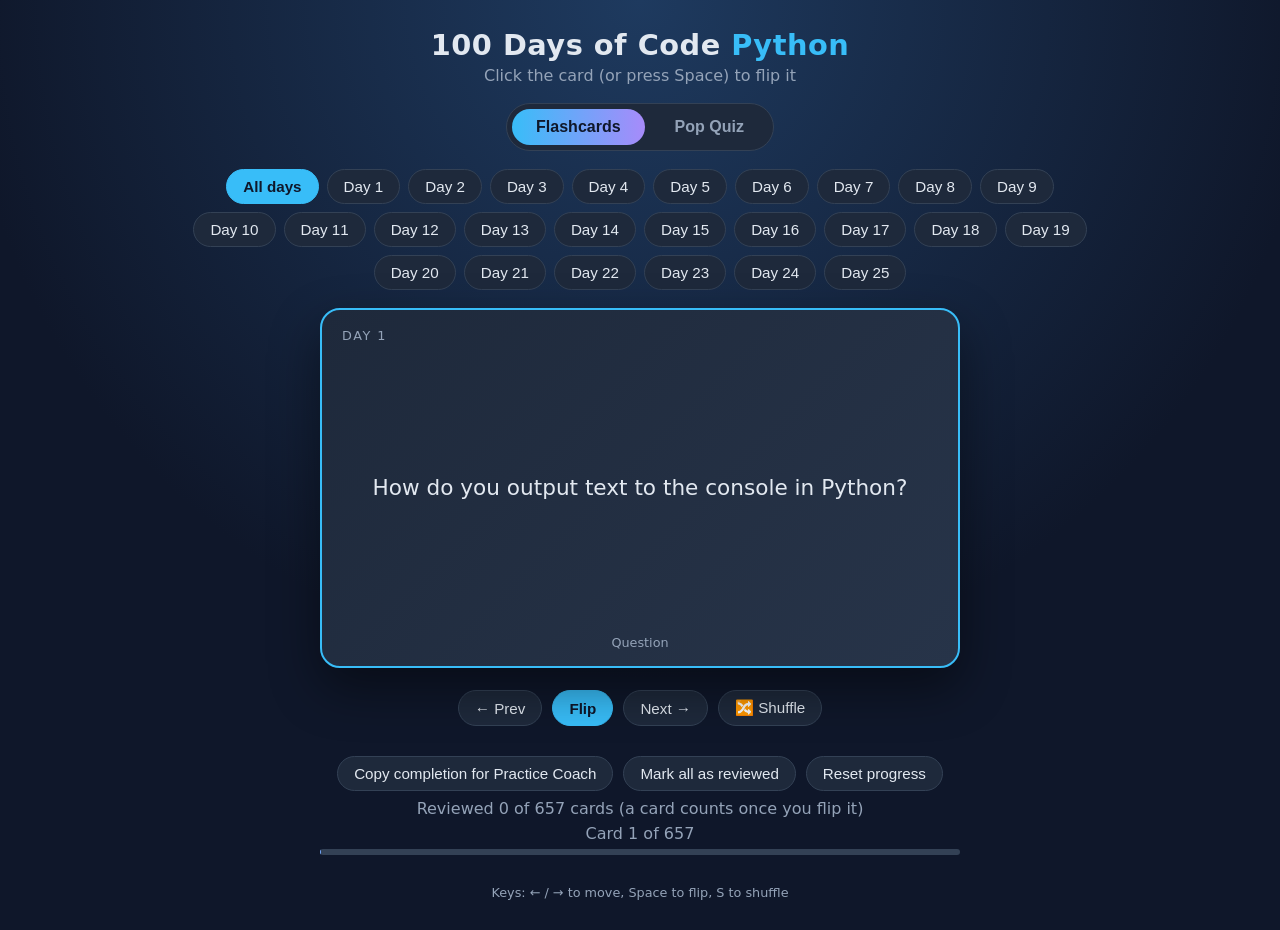
==== commit 1d2ae35f: "Add Day 25 US States Game, flashcards, and arcade card Copy John's Day 25 files and the Day 25 flash" ====
--- a/flashcards/index.html
+++ b/flashcards/index.html
@@ -80,8 +80,8 @@
 </div>
 <div id="quizView" class="hidden"><div class="days" id="qdays"></div><div class="quiz" id="quiz"></div></div>
 <script>
-const DECKS=[{"day": 1, "cards": [["How do you output text to the console in Python?", "`print()` with the text inside the parentheses, e.g. `print(\"Hello world!\")`"], ["What is a string?", "A piece of text in quotes, a \"string of characters\". The quotes tell Python it's text, not code."], ["What do the double quotes around text do?", "They mark the beginning and end of a string."], ["What error do you get if you forget a closing quote?", "A SyntaxError."], ["What does the caret (^) in an error message show?", "Roughly where in the line Python found the problem."], ["What is PEP 8?", "Python's official style guide for writing clean code."], ["You're stuck on an error you don't understand. What do you do?", "Google it: paste the error message, or search what you want + the language (e.g. \"how to find the length of a string python\"). Stack Overflow usually has the answer."], ["What does `\\n` do inside a string?", "Starts a new line, so one print() can output multiple lines. It's a backslash (`\\n`), not a forward slash."], ["What is string concatenation?", "Joining strings end to end with `+`."], ["What does `print(\"Hello\" + \"Angela\")` output?", "`HelloAngela` (no space is added automatically)."], ["Give one way to output `Hello Angela` using concatenation.", "`\"Hello\" + \" \" + \"Angela\"` (or put the space inside either string)."], ["SyntaxError vs IndentationError?", "SyntaxError = broken grammar (e.g. missing quote). IndentationError = an unexpected space or tab at the start of a line."], ["Do spaces inside quotes cause errors?", "No, they're part of the string."], ["What is debugging?", "Finding and fixing errors (bugs) so code runs as expected."], ["What does the `input()` function do?", "Lets the user type data into the program; it returns what they typed as a string."], ["What is the text inside `input(\"...\")` called?", "The prompt, a hint shown to the user about what to type."], ["When `input()` runs, what happens to that part of the code?", "The whole input(...) call is replaced by whatever the user typed."], ["In `print(\"Hello \" + input(\"Name? \"))`, what do the two closing `))` do?", "The first closes input(, the second closes print(."], ["Write a line that greets the user by name with an exclamation mark.", "`print(\"Hello \" + input(\"What is your name? \") + \"!\")`"], ["What symbol makes a line a comment in Python?", "`#` (hash/pound sign). Python ignores everything after it on that line."], ["What is a variable?", "A name that stores a piece of data so you can refer to it later."], ["What does `=` do in `name = \"Jack\"`?", "Assigns the value on the right (\"Jack\") to the variable on the left (name)."], ["How do you save the user's input so you can use it later?", "Assign it to a variable: `name = input(\"What is your name? \")`"], ["`name = \"Jack\"`, `print(name)`, `name = \"Angela\"`, `print(name)`. What prints?", "Jack, then Angela. A variable holds its latest value at each moment."], ["Why is it called a \"variable\"?", "Its value can change (vary) when you reassign it."], ["What does `len()` do?", "Returns the number of characters in a string."], ["What is `len(\"Hello world!\")`?", "12 (the space and ! count)."], ["One line to print how many characters are in the user's name?", "`print(len(input(\"What is your name? \")))`"], ["In what order does `print(len(input()))` run?", "Inside out: input() first, then len(), then print(). The innermost call runs first and its result is passed outward."], ["Rewrite `print(len(input(\"Name? \")))` with variables `username` and `length`.", "`username = input(\"Name? \")` / `length = len(username)` / `print(length)`"], ["Why use variables even when one line would work?", "Each step is labeled, so code is more readable and easier to break into parts."], ["What's the most important rule for naming variables?", "Make them readable, so the name explains what the data is (username, not n)."], ["How do you separate words in a Python variable name?", "With an underscore: `user_name`. Spaces aren't allowed."], ["What happens if a variable name has a space, like `user name = ...`?", "SyntaxError."], ["Can a variable name contain numbers?", "Yes, but not at the start: `length1` is fine, `1length` is a SyntaxError."], ["Why shouldn't you name a variable `print` or `input`?", "They're built-in function names; it's confusing, breaks syntax highlighting, and is bad practice."], ["What causes a NameError?", "Using a variable name that was never defined, usually a typo (e.g. `nama` instead of `name`)."], ["Does Python spell-check variable names?", "No. Any valid name works as long as you spell it exactly the same every time."], ["Valid or invalid: `user_name`, `2nd_place`, `length2`, `my name`?", "Valid: user_name, length2. Invalid: 2nd_place (starts with a number), my name (has a space)."], ["If `food = \"tacos\"`, what does `print(food)` show vs `print(\"food\")`?", "print(food) shows tacos (the variable's value). print(\"food\") shows the literal word food. No quotes = variable; quotes = text."], ["What is `len(\"pizza\")`?", "5 (p-i-z-z-a). Count every character."]]}, {"day": 2, "cards": [["What error do you get from `len(12345)` and why?", "TypeError. len() works on strings (and other sequences), not on integers."], ["What are the four basic data types covered on Day 2?", "str (string), int (integer), float, and bool (boolean)."], ["What is subscripting?", "Pulling out one character from a string with square brackets, e.g. \"Hello\"[0]."], ["What does `\"Hello\"[0]` give you, and why not 1?", "H. Programmers count from 0, so the first character is index 0."], ["What does `\"Hello\"[-1]` give you?", "o (the last character). Negative indices count from the end."], ["What does `print(\"123\" + \"345\")` output?", "123345. Both are strings, so + concatenates."], ["What does `print(123 + 345)` output?", "468. Both are integers, so + adds."], ["How do you write a large integer so it's easier to read?", "Use underscores: `1_000_000` (Python ignores them)."], ["What is a float?", "A number with a decimal point, e.g. 3.14159."], ["What are the two Boolean values, and how are they written?", "True and False, capital T/F, no quotes."], ["Is `\"123\"` an integer or a string?", "A string, because it's in quotes."], ["What does `type(\"Hello\")` return?", "`<class 'str'>`"], ["What do `type(123)`, `type(3.14)`, and `type(True)` return?", "`<class 'int'>`, `<class 'float'>`, `<class 'bool'>`"], ["What is type conversion / type casting?", "Changing a value from one data type to another, e.g. int(\"123\") or str(5)."], ["How do you convert a string to an integer?", "`int(\"123\")`"], ["How do you convert a number to a string?", "`str(123)`"], ["What does `int(\"123\") + int(\"456\")` equal?", "579 (they become ints, so + adds)."], ["What error does `int(\"ABC\")` raise?", "ValueError (invalid literal for int)."], ["Why does `print(\"Letters: \" + len(name))` fail?", "len() returns an int; you can't concatenate str + int. Wrap with str()."], ["Fix: print the length of a name after an input prompt.", "`name = input(\"Name?\")` then `print(\"Letters: \" + str(len(name)))`"], ["What symbol is multiplication in Python?", "`*` (asterisk), not \u00d7."], ["What symbol is division in Python?", "`/` (forward slash)."], ["What does `6 / 3` return, and what type is it?", "`2.0`, a float. Regular division always returns a float."], ["What does `5 // 3` return?", "`1` (floor division drops the decimal; result is an int)."], ["What does `2 ** 3` mean?", "2 to the power of 3, which is 8."], ["What does PEMDAS stand for?", "Parentheses, Exponents, Multiplication, Division, Addition, Subtraction."], ["Between `*` and `/`, which happens first?", "They're equal priority; the one furthest left runs first."], ["What is `3 * 3 + 3 / 3 - 3`?", "`7.0`"], ["How do you make `3 * 3 + 3 / 3 - 3` equal 3?", "Add parentheses: `3 * (3 + 3) / 3 - 3`"], ["What does `int(30.85)` give?", "30. It chops off the decimals (doesn't round)."], ["What does `round(30.85)` give?", "31. Normal rounding to the nearest whole number."], ["How do you round `bmi` to 2 decimal places?", "`round(bmi, 2)`"], ["What does `score += 1` mean?", "score = score + 1 (add 1 to its current value)."], ["Name the four shorthand assignment operators.", "`+=`, `-=`, `*=`, `/=`"], ["What is an f-string?", "A string with f before the quotes; variables go in {curly braces} and are converted to text automatically."], ["Write an f-string that prints `Your score is 5` using a variable `score`.", "`print(f\"Your score is {score}\")`"], ["Why use an f-string instead of `\"Score: \" + str(score)`?", "No manual str() conversion or + signs; you can mix ints, floats, and bools in one string easily."], ["How do you turn a 12% tip into a multiplier?", "`12 / 100 + 1` = 1.12"], ["Why use `float(input(...))` for a bill but `int(input(...))` for people?", "Money can have decimals; number of people is a whole number."], ["How do you always show 2 decimals (33.60, not 33.6) in an f-string?", "`f\"{value:.2f}\"`"]]}, {"day": 3, "cards": [["What is an if / else statement?", "Code that runs one block if a condition is True, and another block (else) if it's False."], ["What two things must every `if` and `else` line end with / be followed by?", "A colon `:`, then an indented block of code."], ["How does Python know which lines belong inside an if block?", "Indentation. Indented lines under the if are inside it."], ["Where does `else` go relative to `if`?", "At the same indentation level as its if; they're a pair."], ["`height = 120`. Does `if height > 120:` run the if block or the else?", "The else. `>` doesn't include 120; use `>=` to include it."], ["What's the difference between `>` and `>=`?", "`>` means strictly greater; `>=` also includes the equal value."], ["What does `!=` mean?", "Not equal to."], ["What's the difference between `=` and `==`?", "`=` assigns a value to a variable; `==` checks if two values are equal."], ["What happens if you write `if height = 120:`?", "SyntaxError. A condition needs `==`, which gives True or False."], ["Write an if/else that prints \"Ride!\" if `height` is at least 120, otherwise \"Too short\".", "`if height >= 120:` / `    print(\"Ride!\")` / `else:` / `    print(\"Too short\")`"], ["What does the `%` (modulo) operator do?", "Gives the remainder after dividing one number by another."], ["What is `10 % 3`?", "1 (3 goes into 10 three times with 1 left over)."], ["What is `10 % 5`?", "0 (divides evenly, no remainder)."], ["How do you check if a number is even?", "`if number % 2 == 0:` (even numbers have no remainder when divided by 2)."], ["What does `number % 2` give for an odd number?", "1"], ["What is a nested if statement?", "An if/else placed inside another if block (indented one more level). The inner check only runs if the outer condition is True."], ["In the rollercoaster code, when is the age question asked?", "Only if the height check passed (it's nested inside the `if height >= 120:` block)."], ["What does `elif` stand for, and when do you use it?", "\"Else if.\" Use it when there are more than two possibilities."], ["If several `if`/`elif` conditions are True, which block runs?", "Only the first True one, top to bottom. The rest are skipped."], ["How many `elif`s can you have between `if` and `else`?", "As many as you need."], ["`age = 10`. With `if age < 12:` / `elif age <= 18:` / `else:`, which block runs?", "The `if age < 12:` block ($5). Python stops at the first True condition."], ["Why must `if age < 12` come before `elif age <= 18`?", "Order matters. If `<= 18` came first, a 10-year-old would match it and never reach the under-12 price."], ["if/elif/else vs several separate `if`s: how many blocks can run?", "if/elif/else runs only one block (the first True). Separate `if`s are each checked, so several can run."], ["When should you use separate `if`s instead of `elif`?", "When the conditions are independent of each other, like asking about a photo no matter what ticket someone has."], ["Why is `bill = 0` created before the age checks?", "So a variable exists that each branch can set and the photo check can add to later."], ["What does `bill += 3` do?", "Adds 3 to the current bill: same as `bill = bill + 3`."], ["Does every `if` need an `else`?", "No. If nothing should happen when the condition is False, leave the else off."], ["Why is the photo question lined up with the age `if`, not indented under `else`?", "So it's asked for every age, after the ticket price is set, not only for adults."], ["What are Python's three logical operators?", "`and`, `or`, `not`"], ["When is `A and B` True?", "Only when both A and B are True."], ["When is `A or B` False?", "Only when both A and B are False."], ["What does `not` do?", "Flips a condition: `not True` is False, `not False` is True."], ["`a = 12`. Is `a > 15 and a < 13` True or False?", "False. `a > 15` is False, and `and` needs both to be True."], ["`a = 12`. Is `a > 10 or a < 10` True or False?", "True. `or` only needs one side to be True."], ["Write a condition for ages 45 to 55, inclusive.", "`age >= 45 and age <= 55` (or the shorter `45 <= age <= 55`)"]]}, {"day": 4, "cards": [["Why do computers need a special method to make random numbers?", "They're deterministic (same steps, same result), so they use math called a pseudorandom number generator."], ["What is Python's pseudorandom number generator called?", "The Mersenne Twister."], ["What line do you need before you can use `random.randint()`?", "`import random`"], ["What does `random.randint(1, 10)` return?", "A random whole number from 1 to 10, including both 1 and 10."], ["Write a line that stores a random whole number from 1 to 6 in `dice`.", "`dice = random.randint(1, 6)`"], ["What range does `random.random()` give?", "A float from 0 up to but not including 1 (0 can show up, 1 never does)."], ["Why does `random.random()` need `()` if it takes no inputs?", "Parentheses are what actually run (call) a function, even with nothing inside."], ["In `random.random()`, what's the difference between the two words `random`?", "The first is the module; the second is the function inside it."], ["How do you get a random float from 0 up to (not including) 10?", "`random.random() * 10`"], ["What does `random.uniform(1, 10)` return?", "A random float between 1 and 10 (it may or may not ever hit exactly 10 because of rounding)."], ["What is a module?", "A separate .py file of code you can import and reuse in other files."], ["Why do programmers split code into modules?", "Big programs are easier to understand, and different people can work on different parts."], ["You made `my_module.py` with `pi = 3.14`. How do you print it from main.py?", "`import my_module` then `print(my_module.pi)`"], ["How do you write a random coin flip?", "`if random.randint(0, 1) == 0:` print \"Heads\", `else:` print \"Tails\"."], ["What is a list in Python?", "A data structure that stores many related items, in order, in one variable."], ["How do you write a list?", "Square brackets with items separated by commas: `[\"Cherry\", \"Apple\", \"Pear\"]`"], ["Can a list hold different data types?", "Yes. It can mix strings, numbers, booleans, and more."], ["`fruits = [\"Cherry\", \"Apple\", \"Pear\"]`. What is `fruits[0]`?", "\"Cherry\". Lists start counting at 0."], ["Why does the first item have index 0?", "The index is an offset from the start, and the first item is 0 steps away."], ["What does `fruits[-1]` give you?", "The last item in the list."], ["How do you change the second item in `fruits` to \"Mango\"?", "`fruits[1] = \"Mango\"`"], ["What does `append()` do?", "Adds one item to the end of a list: `fruits.append(\"Kiwi\")`"], ["`append()` vs `extend()`?", "append() adds one item; extend() adds every item from another list: `fruits.extend([\"Kiwi\", \"Lime\"])`"], ["Do you need to memorize every list function?", "No. Know what's possible, then look up the details in the docs or Google."], ["What does `len()` return for a list?", "The number of items in it, e.g. 50 for the list of US states."], ["A list has 50 items. What is the last valid index?", "49 (always len - 1, because counting starts at 0)."], ["What error do you get from `my_list[50]` when the list has 50 items?", "IndexError: list index out of range."], ["What is an off-by-one error?", "Being one step off, like using `len(list)` as an index instead of `len(list) - 1`."], ["What is a nested list?", "A list that contains other lists, e.g. `dirty_dozen = [fruits, vegetables]`."], ["If `fruits` has 7 items and `vegetables` has 5, what is `len([fruits, vegetables])`?", "2. The outer list holds two items, which are the two lists."], ["What does `random.choice(my_list)` do?", "Returns a random item from the list."], ["How do you write a string that spans several lines (like ASCII art)?", "Use triple quotes: `'''...'''` or `\"\"\"...\"\"\"`."], ["If the player types \"2\", how do you use it to pull scissors out of `choices = [rock, paper, scissors]`?", "Convert it to an int first: `choices[int(player)]`"]]}, {"day": 5, "cards": [["What is a loop?", "Doing something over and over instead of writing the same code many times."], ["What does a for loop with a list do?", "Runs the indented body once for each item in the list, in order."], ["Write the for-loop pattern for a list named `fruits`.", "`for fruit in fruits:` then an indented body."], ["In `for fruit in fruits:`, what is `fruit`?", "The loop variable \u2014 it holds one list item at a time."], ["Does the loop variable hold the whole list?", "No. Each iteration it gets the next single item."], ["How many times does a for loop run over a list?", "Once per item in the list."], ["Where must the loop body sit?", "Indented under the `for` line."], ["What happens to code indented inside the for loop?", "It runs once for every item in the list."], ["What happens to code written at the same indent as `for` (outside the loop)?", "It runs once, after the loop finishes."], ["Can the body of a for loop have more than one statement?", "Yes. Every indented line runs for each item."], ["`fruits = [\"Apple\", \"Peach\", \"Pear\"]` then `for fruit in fruits: print(fruit)`. What prints?", "Apple, then Peach, then Pear (one per line)."], ["In the fruit pie example, why does both `print(fruit)` and `print(fruit + \" pie\")` run for Apple before Peach?", "Both lines are indented inside the loop, so the whole block runs for each item before moving on."], ["What does range() do in a for loop?", "It generates a sequence of numbers to loop over (not just lists)."], ["Does printing range(...) alone show the numbers?", "No. range() alone isn't useful when printed; use it with a for loop."], ["In `for number in range(1, 10):`, what numbers print?", "1 through 9 (end is exclusive)."], ["How do you make range include 10 starting from 1?", "`range(1, 11)` \u2014 end must be one past the last number you want."], ["What is the default step for range()?", "+1 (counts up by one each time)."], ["What does `range(1, 11, 3)` produce?", "1, 4, 7, 10."], ["How do you sum 1 through 100 with a for loop and range?", "`total = 0` then `for number in range(1, 101): total += number` (or `total = total + number`); print total \u2192 5050."], ["What does `total += number` mean?", "Same as `total = total + number` \u2014 add the current number into the running total."], ["How do you build a string one piece at a time in a loop?", "Start with an empty string, `password = \"\"`, then add a piece each pass: `password += random.choice(letters)`."], ["What's the difference between `letters[4]` and `random.choice(letters)`?", "`letters[4]` always gives the one item at index 4; `random.choice(letters)` gives one random item from the list."], ["How many times does `for i in range(5):` run, and what values does `i` take?", "5 times: i is 0, 1, 2, 3, 4 (starts at 0, stops before 5)."], ["Why doesn't `random.choice(letters[nr_letters])` give nr_letters random letters?", "`letters[nr_letters]` picks one item at that index, and one random.choice call returns just one thing. Use a loop: `for i in range(nr_letters):`."]]}, {"day": 6, "cards": [["How do you spot a function call in Python?", "A name followed by parentheses, e.g. print(), len(), my_function()."], ["Can you save a function's result in a variable?", "Yes. Example: num_char = len(\"Hello\") then print(num_char) gives 5."], ["What keyword starts a function definition?", "def"], ["Write the pattern to define a function named my_function.", "def my_function(): then an indented body."], ["What four pieces does a function definition need?", "def, a name, parentheses (), a colon :, then an indented body."], ["What is the difference between defining and calling a function?", "Define writes the recipe (def ...); call runs it (name())."], ["Why does defining a function alone print nothing when you run the file?", "def only stores the recipe. You must call the function with name() to run the body."], ["What happens when a function is called?", "The program jumps to the definition, runs the indented body top to bottom, then returns to where it was called and continues."], ["Why use functions?", "Less repetition (don't retype the same steps) and more readable code."], ["Write a turn_around function using turn_left().", "def turn_around(): then turn_left() twice (indented)."], ["How do you define turn_right() if only turn_left() exists?", "def turn_right(): then turn_left() three times."], ["In the square challenge, why define turn_right()?", "So you can write fewer, clearer lines (~8) instead of repeating turn_left() many times (~14)."], ["What makes a line part of a function's body?", "Indenting it (usually 4 spaces) under the def ...: line."], ["What happens to a non-indented line after a function definition?", "It is outside the function; it runs on its own when the file runs, not when the function is called."], ["How much indent for a line inside an if that is inside a function?", "Two levels \u2014 8 spaces (4 for the function + 4 for the if)."], ["What does PEP 8 recommend for indentation?", "Use spaces, 4 per indent level (not tabs)."], ["Can you mix tabs and spaces for indentation in Python 3?", "No. Python 3 does not allow mixing tabs and spaces in one file."], ["What File Explorer analogy fits indentation?", "Blocks are like folders; indented code lives \"inside\" the folder."], ["In def my_function(): then 4-space print(\"Hello\") then left-edge print(\"World\") \u2014 which line runs only when you call my_function()?", "print(\"Hello\") \u2014 print(\"World\") is outside and runs on its own."], ["What does a while loop do?", "Keeps repeating its indented block as long as a condition is True; stops when the condition is False."], ["When does a while loop check its condition?", "At the top, before each pass through the body."], ["In the Hurdle 1 counter example (start at 6, while > 0, jump then -= 1 and print), what prints and why does it stop?", "Prints 5,4,3,2,1,0 then stops because 0 > 0 is False."], ["What does x -= 1 mean?", "Shorthand for x = x - 1."], ["Write a while loop that jumps until the robot is on the flag (at_goal).", "while not at_goal(): then indented jump(). (not flips True/False; while at_goal() != True: also works but reads less like English.)"], ["When do you use for vs while?", "for when you know how many times / each item in a list or range; while when you repeat until a condition changes and don't know how many times."], ["What causes an infinite while loop, and how do you debug it?", "The condition never becomes False (e.g. while 5 > 3:). Stop the program; print the condition (or its variables) to see if it ever changes."], ["What is the right-hand rule for escaping the Reeborg maze?", "Keep a wall on your right: if right is clear, turn right and move; elif front is clear, move; else turn left. Repeat."], ["What outer loop drives the maze solution, and why while instead of for?", "while not at_goal(): \u2014 you don't know how many steps it will take, so you repeat until the robot reaches the flag."], ["Why did the maze robot loop forever in an open area with no walls nearby?", "right_is_clear() was always True, so it kept turning right and moving in a small square and never reached the goal (infinite loop)."], ["How do you fix the open-area infinite loop in the maze?", "Before the wall-following loop, walk straight until you hit a wall (while front_is_clear(): move()), then turn_left() so the wall is on the robot's right."]]}, {"day": 7, "cards": [["What does the in operator do?", "Gives True/False: is this item in that string or list? e.g. \"a\" in \"abyss\" is True; \"_\" not in display means no blanks are left."], ["How does a game_over flag drive the Hangman loop?", "Set game_over = False, loop with while not game_over:, and set game_over = True when the player wins or loses."], ["Why reset display = \"\" at the top of the while loop?", "So it's rebuilt fresh each turn. If you only set it once before the loop, every turn adds more letters on top and it keeps growing."], ["Why not write for guess in chosen_word: when guess holds the player's letter?", "The for loop overwrites its loop variable every pass, so the player's guess gets lost. Use a different name like letter."], ["if/elif vs separate ifs for win and lose checks?", "Only one branch of an if/elif chain runs. Independent checks (win, lose) need separate ifs so both get checked."], ["How do you stop a repeated wrong guess costing another life?", "Keep a guessed_letters list: check if guess in guessed_letters, only take a life when guess not in guessed_letters, and .append(guess) each turn."], ["How do you use a list that lives in another file?", "from hangman_words import word_list \u2014 then use word_list by its plain name."], ["What does stages[lives] do in Hangman?", "Picks the ASCII picture by list index. With 6 lives you get stages[6] (empty gallows); at 0 lives, stages[0] (full drawing)."]]}, {"day": 8, "cards": [["Why give a function inputs?", "So it can do the same steps with different data each call \u2014 same recipe, different ingredients."], ["How do you define a function that takes a name?", "def greet_with_name(name): then an indented body that uses name (e.g. print(f\"Hello {name}\"))."], ["What happens to the value when you call greet_with_name(\"Angela\")?", "\"Angela\" is stored in the parameter name for that call \u2014 like name = \"Angela\" inside the function."], ["Parameter vs argument?", "Parameter = the name in the def (name). Argument = the actual value passed in the call (\"Angela\")."], ["What does greet_with_name(\"Jack\") print?", "Hello Jack / How do you do Jack?"], ["How do you define a function with multiple parameters?", "Separate them with commas in the def: def greet_with(name, location):"], ["What does a positional argument mean?", "Matched to parameters by order \u2014 first arg \u2192 first param, second \u2192 second, etc."], ["What does greet_with(\"Nowhere\", \"Jack Bauer\") print if def is greet_with(name, location)?", "Hello Nowhere / What is it like in Jack Bauer? (swapped \u2014 order mismatch)"], ["How do keyword arguments work?", "Name each one in the call, e.g. greet_with(location=\"London\", name=\"Angela\"). Order doesn't matter because values go by name."], ["How does % 26 wrap the Caesar shift around?", "Add first, then wrap: (position + shift_amount) % 26. \"z\" (25) + 3 = 28, and 28 % 26 = 2, which is \"c\"."], ["Why must shift_amount *= -1 go above the for loop?", "Inside the loop it flips on every letter (back, forward, back...), so every other letter shifts the wrong way. Do once-only steps before the loop."], ["How do you pass spaces, numbers and symbols through the cipher unchanged?", "if letter not in alphabet: output_text += letter, else do the shift. .index() would crash on them otherwise."], ["How do you restart a whole program?", "reset = True, then while reset: ask the inputs, call the function, ask \"yes\" to go again, and set reset = False on \"no\"."]]}, {"day": 9, "cards": [["What is a dictionary in Python?", "A collection of key: value pairs, written in curly braces, e.g. {\"Bug\": \"An error...\"}."], ["How do you get a value out of a dictionary?", "Square brackets with the key, e.g. programming_dictionary[\"Bug\"]."], ["What error do you get for a key that doesn't exist (e.g. a typo)?", "KeyError."], ["How do you add or edit an entry?", "dict[key] = value. If the key exists, it's replaced; if not, a new entry is added."], ["How do you make an empty dictionary, or wipe one?", "Assign empty curly braces: my_dict = {}."], ["What does 'for key in my_dict:' loop through?", "Only the keys. Use my_dict[key] to get each value."], ["What is nesting?", "Putting a list or dictionary inside another list or dictionary."], ["travel_log = {\"France\": [\"Paris\", \"Lille\", \"Dijon\"]}. How do you print Lille?", "travel_log[\"France\"][1]. The key gets the list, then the index picks the item."], ["nested_list = [\"A\", \"B\", [\"C\", \"D\"]]. How do you print D?", "nested_list[2][1]"], ["How do you reach a list item inside a dictionary inside a dictionary?", "Chain brackets one layer at a time: outer key, inner key, index, e.g. travel_log[\"Germany\"][\"cities_visited\"][2]."], ["How do you find the highest bid in a dictionary?", "Start highest_bid = 0, loop for bidder in bids:, and if bids[bidder] > highest_bid: set highest_bid and winner = bidder. Compare, don't use +=."], ["Where does bids[name] = price go in the auction loop?", "In the main body of the while loop so it runs for every bidder, not inside the yes/no if/else. Announce the winner after the loop."]]}, {"day": 10, "cards": [["What does return do in a function?", "Sends a value back as the function's output. That value replaces the function call in your code."], ["def my_function(): return 3 * 2. What is output = my_function()?", "6"], ["What does \"aNGela YU\".title() give?", "\"Angela Yu\". First letter of each word capitalized, the rest lowercase."], ["print vs return?", "print only shows text on screen. return hands the value back so your code can store or reuse it."], ["What does function_2(function_1(\"hello\")) do?", "Runs function_1 first. Its returned output becomes the input to function_2 (chaining)."], ["What happens to code written after a return line in a function?", "It never runs. return ends the function right there."], ["Can a function have more than one return?", "Yes. Whichever return runs first ends the function."], ["What is an early return?", "Checking for bad input (e.g. if f_name == \"\" or l_name == \"\":) and returning before the rest of the function runs."], ["What does an empty return give back, and what prints if you print it?", "None. Better to return a meaningful message so you can tell what went wrong."], ["What is a docstring?", "Documentation for your own function: text in triple quotes (\"\"\"...\"\"\") that shows up when you call the function, like the built-in help for len()."], ["Where does a docstring go?", "The first indented line right after the def line (after the colon)."], ["How is a docstring different from a normal string?", "It can span multiple lines; a normal quoted string can't break across lines."], ["Best way to write a multi-line comment?", "Write the lines, highlight them, and press Ctrl + / (Cmd + / on Mac). Python's guidance is to avoid triple-quote comments."]]}, {"day": 11, "cards": [["In the Blackjack solution, what does deal_card() do?", "Holds the cards list [11, 2, 3 ... 10, 10, 10, 10] (11 = Ace), picks one with random.choice(cards), and returns it. Its docstring shows when you hover over the function."], ["How do you deal 2 cards to the user without a middleman variable?", "for _ in range(2): user_cards.append(deal_card()). The underscore is used because the loop variable isn't needed."], ["user_cards += new_card (new_card is an int) gives TypeError: 'int' object is not iterable. Why, and what's the fix?", "+= on a list is shorthand for extend(), which needs an iterable (a list). To add a single item, use append()."], ["What does sum() do, and how does calculate_score signal a Blackjack?", "sum() adds up all the items of an iterable. If sum == 21 and len(cards) == 2 (an Ace and a 10), it returns 0 to signal Blackjack."], ["Why is drawing to 21 on a third card NOT a Blackjack?", "Real Blackjack is 21 on the first two cards only. That's why the check needs len(cards) == 2 as well as sum == 21."], ["What is the Ace rule in calculate_score, and what must you do after changing the list?", "If 11 is in cards and sum(cards) > 21: cards.remove(11), then cards.append(1). remove() deletes the first match. Then recalculate the score."], ["John's Ace fix used cards[cards.index(11)] = 1 in a while loop. What's the catch with .index()?", "It finds only the FIRST match, so with two Aces you have to repeat it and recheck the score each time."], ["Why must a function be defined above the line that calls it?", "Python reads top to bottom, so the def has to come first. Like having the tool on the truck before the job."], ["Why do the starting cards get dealt above the while loop?", "Code inside a loop runs every trip. Dealing inside it would hand out fresh starting cards on every pass."], ["What does `while computer_score != 0 and computer_score < 17:` do?", "The dealer keeps drawing until reaching 17 or more, but never on a Blackjack. 0 is less than 17, so it needs the != 0 check."], ["Why start user_score and computer_score at -1 before the loop?", "So the names exist even if the loop is skipped. Can't use 0 because 0 means Blackjack. -1 is obviously wrong, which helps debugging."], ["Why is the Blackjack check (score 0) above u_score > c_score in compare()? And how do two ifs differ from if/elif?", "if/elif/else is checked top to bottom and the first match returns, so order matters. Two separate ifs both run; elif joins a chain so only one runs."], ["What does the warning 'Shadows the name from outer scope' mean, and how do you fix it?", "A function parameter reuses the name of an outer variable (user_score). Rename it (u_score, c_score) with Refactor > Rename; unrelated names stay untouched."], ["A variable is made inside a function. Can you use it outside? (John's `play` undefined bug)", "No. It only exists inside the function (scope), like a shutoff valve behind a wall you can't reach from the next room."], ["How does the game restart, and where does the logo come from?", "while input(\"...Type 'y' or 'n': \") == \"y\": clears with print(\"\\n\" * 20), then calls play_game(). The logo is imported with from art import logo and printed at the start of each game."], ["What's a good habit while building a big project like Blackjack?", "Test your code regularly as you go, so a problem is easier to locate."]]}, {"day": 12, "cards": [["What is scope?", "Where a name (variable or function) can be seen and used. Apple tree analogy: one inside a fence is only for you, one by the sidewalk is free for all."], ["What is local scope?", "A variable created inside a function only exists inside that function, within its 'walls'."], ["What error do you get printing a variable that was created inside a function from outside it?", "A NameError, e.g. \"name 'potion_strength' is not defined\"."], ["What is global scope?", "A variable defined at the top level (not inside any function). It is available everywhere in the file, including inside functions however deeply nested."], ["What does 'top level' mean for a global variable?", "Not inside another function. It doesn't mean physically at the top of the file."], ["What is a namespace?", "Anything you give a name to (a variable, a function) has a namespace, and that name is only valid in certain scopes."], ["If drink_potion() is defined inside game(), where can you call it?", "Only inside game(). It has local scope within game()."], ["Does Python have block scope for if, while and for blocks?", "No. A variable created inside an if/while/for block is still available outside it, with the scope of the enclosing function (or global if there is no function)."], ["Inside a function, a variable is created in an if block. Can you use it outside the if block? Outside the function?", "Yes outside the if block (same function scope). No outside the function."], ["What does the linter warning 'local variable might be referenced before assignment' mean, and how do you fix it?", "The if block might not run, so the variable would never be created. Fix: create it before the block, e.g. new_enemy = \"\" (or ignore the warning if you know your code better)."], ["A function does enemies = 2 where enemies is also a global. Does the global change?", "No. It creates a brand new local variable with the same name. The global stays the same (e.g. prints 2 inside, 1 outside)."], ["What do you write inside a function to modify a global variable?", "global enemies (the name of the global) at the start of the function, so enemies += 1 changes the global."], ["Why do people say to avoid modifying global variables?", "It's confusing and bug-prone: the variable could have been created anywhere, days earlier, and you'd change it independent of that. Reading a global is fine."], ["What is a better way than 'global' to change a global value from a function?", "Use return: return enemies + 1, then save it outside: enemies = increase_enemies()."], ["What is a global constant and how do you name it?", "A global value you never plan to change, like PI or a URL. Named in ALL UPPERCASE with underscores as a reminder not to modify it."]]}, {"day": 13, "cards": [["What is debugging?", "The process of finding and removing bugs (mistakes) from your code."], ["Who found the first documented computer bug?", "Grace Hopper's team: a real moth taped into her notebook, found in a relay."], ["Debugging tip 1: describe the problem. What should you ask yourself?", "What is the code doing, what is it meant to do, and what assumptions am I making?"], ["Why does `for i in range(1, 20): if i == 20:` never fire?", "range stops before the end number, so i only goes up to 19. Use range(1, 21)."], ["Debugging tip 2: reproduce the bug. Why does it matter?", "A bug that only shows sometimes is hard to fix. Find when it happens and make it happen every time."], ["Does `random.randint(1, 6)` include 6?", "Yes. randint includes both end numbers, unlike range."], ["Why does `dice_images[randint(1, 6)]` sometimes crash?", "A 6 gives IndexError: list index out of range, because a 6-item list's indexes are 0 to 5."], ["Two fixes for the dice IndexError?", "randint(0, 5), or keep randint(1, 6) and use dice_images[dice_num - 1]."], ["Debugging tip 3: play computer. What does it mean?", "Go through the code line by line with a real value and work out what each condition evaluates to."], ["Why does 1994 print nothing with `year > 1980 and year < 1994` / `elif year > 1994`?", "Neither condition catches 1994 itself. Fix with year <= 1994 (or >= in the second)."], ["Console error you don't understand: what do you do?", "Copy the general part of the message (not your own values) and Google it with \"Python\"."], ["What does a try / except block do?", "Runs risky code under try:, and if that error happens, runs the except block instead of crashing."], ["Which line goes in the try block for an age input?", "age = int(input(\"How old are you?\")), since int() crashes on words."], ["What error does int(\"twelve\") raise?", "ValueError (invalid literal for int())."], ["Why does print(\"You are {age}\") show {age} instead of the number?", "It's missing the f. It needs to be an f-string. No error is shown, so it's a quiet bug."], ["Debugging tip 5: print is your friend. How do you use it?", "Print variables before the final result to see which one isn't what you expected."], ["What's the difference between = and ==?", "= assigns a value. == compares and gives True or False without changing anything."], ["What does `x == 5` do if x is 0?", "Gives False, and x stays 0."], ["What is a breakpoint?", "A marker you click in the gutter so a debug run pauses at that line."], ["Step Over vs Step Into vs Step Into My Code?", "Step Over runs the next line. Step Into goes inside any function (even library ones). Step Into My Code only goes into your own functions."], ["What does Step Out do?", "Leaves the function you stepped into and goes back to the code that called it."], ["Why did only one number end up in b_list in the mutate() example?", "b_list.append(new_item) was outside the for loop, so it ran once with the last value. Indent it into the loop."], ["Final debugging tips?", "Take a break, ask a friend, run your code often, fix one bug at a time, and search Stack Overflow before asking."]]}, {"day": 14, "cards": [["What does `random.choice(data)` do?", "Picks one random item from the list data."], ["In Higher Lower, what does `data` hold?", "A list of dictionaries. Each dictionary is one account with name, description, country and follower_count."], ["How do you get the follower count out of `account`?", "account[\"follower_count\"], using the key in square brackets."], ["What does `format_account(account)` give back?", "A string like \"name, description, country\", made with an f-string and returned."], ["What does `return guess == \"a\"` give back?", "True if guess is \"a\", otherwise False. The comparison itself is the answer."], ["Trace it: `check_answer(\"a\", 500, 300)`. What comes back?", "guess=\"a\", a_followers=500, b_followers=300. 500 > 300, so it returns \"a\" == \"a\", which is True."], ["Trace it: `check_answer(\"a\", 100, 900)`. What comes back?", "100 > 900 is False, so the else runs: \"a\" == \"b\", which is False."], ["Why does `score = 0` go before the while loop?", "So it's set once. Inside the loop it would reset to 0 every round."], ["What does `while not game_over:` mean?", "Keep looping as long as game_over is False. Setting it to True ends the loop."], ["After a right answer, why do we do `account_a = account_b`?", "The winner (B) moves into the A spot, and then a new B is picked."], ["How does the game stop A and B from being the same account?", "while account_a == account_b: account_b = random.choice(data) keeps re-picking B until it's different."], ["Why add `.lower()` to the input?", "So \"A\" and \"a\" both match the check."], ["What does `print(\"\\n\" * 20)` do?", "Prints 20 blank lines to push old text off the screen."]]}, {"day": 15, "cards": [["What do you do in PyCharm instead of an online editor?", "Write and run Python on your own computer: make a project, add a .py file, press Run, and read output in the console at the bottom."], ["How do you get the milk a latte needs from MENU?", "MENU[\"latte\"][\"ingredients\"][\"milk\"]. Each set of square brackets goes one dictionary deeper."], ["How do you get a drink's price from MENU?", "MENU[drink][\"cost\"]."], ["How does the coffee machine turn off?", "is_on = True before the loop, while is_on:, and typing \"off\" sets is_on = False so the loop stops."], ["How do you print every key and its value in resources?", "for key in resources: print(key, resources[key]). key is the name, resources[key] is the amount."], ["Why not write resources[\"water\"] inside the ingredient loop?", "It hard-codes one item. Use the loop variable (resources[item]) so it works for every ingredient."], ["How do you total the coins?", "quarters * 0.25 + dimes * 0.10 + nickels * 0.05 + pennies * 0.01."], ["What does round(2.3456, 2) give?", "2.35. It rounds to 2 decimal places, good for money."], ["The coin question repeated once per ingredient. Why, and what's the fix?", "It was inside the for item loop, so it ran every pass. Move it after the loop so it runs once per order."], ["Flag check: what should is_enough start as, and when does it change?", "Start True before the loop. Flip to False only inside the if that finds a shortage."], ["Why is \"start False, set True at the bottom of each pass\" broken?", "A later ingredient that IS enough sets it back to True, hiding the earlier shortage."], ["What's wrong with calling process_coins() on one line and then total = process_coins()?", "The first call's result is thrown away and the user is asked for coins twice. Call it once and save it."], ["In is_resource_sufficient, where do return False and return True go?", "return False inside the if (found a shortage). return True after the loop, once every item passed."], ["Inside is_resource_sufficient(order_ingredients), what should the loop go over?", "The parameter order_ingredients, not MENU[user_choice]. Use what was passed in."], ["Does a function's return value show up on screen by itself?", "No. In a script you need print(my_func()) or save it in a variable and use it."], ["In bids = {\"Ann\": 50}, inside for bidder in bids, what's the bid amount?", "bids[bidder] (50). bidder is the key (\"Ann\"); compare the value, not the key."]]}, {"day": 16, "cards": [["In OOP, what are attributes and methods?", "Attributes are what an object has (like variables). Methods are what it does (functions that belong to it)."], ["What's the difference between a class and an object?", "A class is the blueprint. An object is one thing built from it (an instance), like Henry and Betty both made from a waiter class."], ["How do you name a class vs a variable or function?", "Classes use PascalCase (CarBlueprint). Variables and functions use snake_case (my_screen)."], ["What do the parentheses do in car = CarBlueprint()?", "They construct (create) a new object from the class and save it in car."], ["turtle.Turtle() vs from turtle import Turtle?", "With import turtle you write turtle.Turtle(). With from turtle import Turtle you can just write Turtle()."], ["How do you read an attribute vs call a method on an object?", "Attribute: object.attribute, e.g. my_screen.canvheight. Method: object.method(), e.g. car.stop()."], ["What does my_screen.exitonclick() do?", "Keeps the turtle window open until you click on it."], ["What's a module vs a package?", "A module is one file of code. A package is lots of files someone wrote, bundled together for a purpose."], ["What is PyPI?", "The Python Package Index: packages shared by the Python community that you can install and use."], ["How do you install a package like PrettyTable in PyCharm?", "Preferences (File > Settings on Windows) > Project > Project Interpreter > + > search PrettyTable > Install. Turtle is preloaded, PyPI packages are not."], ["How do you add a column to a PrettyTable?", "table.add_column(\"Pokemon Name\", [\"Pikachu\", \"Squirtle\", \"Charmander\"]): a field name string, then a list of data. Keep lists in the same order so rows match."], ["How do you left-align a PrettyTable, and what's the default?", "table.align = \"l\" (set it like a variable). Default is \"c\" (center); \"r\" is right."], ["In the docs, what do the M, F and C icons mean?", "M = method, F = attribute/field, C = class."], ["What's the point of the Steve Jobs hotel dry-cleaning story?", "You just call hotel.dry_clean() and trust it. You don't need to know how a class works inside, only how to use it (read the docs)."], ["In the OOP Coffee Machine, what do you pass to menu.find_drink?", "The user's choice (order_name=user_choice), not the whole menu from get_items. And call it inside the loop, after input()."], ["What do you pass to money_machine.make_payment?", "drink.cost (the price), not the whole drink object."], ["Why not write make_coffee = coffee_maker.make_coffee(drink)?", "make_coffee doesn't return anything, so the variable would just hold None. Just call it: coffee_maker.make_coffee(drink)."]]}, {"day": 17, "cards": [["How do you create your own class in Python?", "class User: then an indented body. It's a colon (:) after the name, not a semicolon."], ["What happens if a class or function body is empty, and how do you fix it?", "You get an \"Indent Expected\" error. Put pass in the body; it just continues to the next line."], ["PascalCase vs camelCase vs snake_case?", "PascalCase: every word capitalized (classes, e.g. User). camelCase: first word lowercase, later words capitalized (rare in Python). snake_case: all lowercase with underscores (pretty much everything else)."], ["What is an attribute, and how can you add one to an object?", "A variable associated with an object. Dot notation: user_1.id = \"001\". Doing that one by one for every object is repetitive and typo-prone."], ["What is a constructor, and what is it called in Python?", "The part of the blueprint that says what happens when an object is constructed (initialized). In Python it's the special __init__ function (two underscores each side)."], ["When does __init__ run?", "Every time a new object is created from the class. A print inside it runs once per object."], ["What is self in __init__?", "The actual object being created/initialized. Extra parameters go after self, and the data passed in sets the attributes."], ["Write an __init__ that sets id and username from parameters.", "def __init__(self, user_id, username):     self.id = user_id     self.username = username Then user_1 = User(\"001\", \"angela\") does it in 1 line instead of 3."], ["Once __init__ has parameters, what happens with User()?", "Error: missing 2 required positional arguments. You must pass them when creating the object."], ["How do you give every object a default attribute value?", "Set it in __init__ without a parameter, e.g. self.followers = 0. Every object starts at 0."], ["What's a method, and what must its first parameter be?", "A function attached to an object (what it does). The first parameter is always self so it knows which object called it, e.g. def enter_race_mode(self): self.seats = 2."], ["After user_1.follow(user_2), what are the followers/following counts?", "user_1: followers 0, following 1. user_2: followers 1, following 0. (follow does user.followers += 1 and self.following += 1.)"], ["In the Quiz Game, what does the Question class hold?", "text and answer: def __init__(self, q_text, q_answer): self.text = q_text; self.answer = q_answer. E.g. Question(\"2 + 3 = 5\", \"True\")."], ["How do you build question_bank in main.py?", "question_bank = []; for question in question_data: make Question(question[\"text\"], question[\"answer\"]) and question_bank.append(new_question)."], ["Why does next_question increase question_number after grabbing the current question?", "Lists start at index 0, so grab self.question_list[self.question_number] first, then += 1. The prompt then shows Q.1, not Q.0."], ["What's the simplest still_has_questions?", "return self.question_number < len(self.question_list). The comparison itself is True/False, so no if/else needed. Never hardcode return False."], ["How do you keep asking questions until the quiz ends?", "while quiz.still_has_questions(): quiz.next_question(). Use the existing quiz object, call the method with (), and check it in the while line so it updates every loop."], ["How should QuizBrain get the question list?", "As an __init__ parameter: self.question_list = q_list, with quiz = QuizBrain(question_bank) in main.py. Don't import question_bank into quiz_brain."], ["Question object: question[\"text\"] or question.text?", "question.text. Dict keys are for dictionaries; objects use dot-notation attributes."], ["Why is switching to Open Trivia DB data easy (modularity)?", "Only main.py knows the data format (now question[\"question\"] and question[\"correct_answer\"]). QuizBrain is untouched; it doesn't care where data comes from."]]}, {"day": 18, "cards": [["How do you create a turtle and keep its window open until a click?", "from turtle import Turtle, Screen; tim = Turtle(); screen = Screen(). Put screen.exitonclick() after the drawing code, at the bottom."], ["Do you need to memorize every turtle method? What should you do when stuck?", "Look up the task with Python and Stack Overflow in your search, then read the relevant method in the official documentation to understand its inputs and behavior."], ["How do you change Tim's shape and color?", "tim.shape(\"turtle\") changes its appearance; tim.color(\"red\") sets its pen and fill color. Use the docs to check supported shapes and color names."], ["What do tim.forward(100) and tim.right(90) do?", "forward(100) moves 100 paces in the current direction. right(90) turns clockwise by 90 degrees; from East, that faces South."], ["import turtle vs from turtle import Turtle: how do you create Tim?", "import turtle: tim = turtle.Turtle(). With from turtle import Turtle: tim = Turtle(). The from-import form avoids repeating the module name."], ["How does an import alias work, and why avoid import *?", "import turtle as t lets you write t.Turtle(). from turtle import * imports everything, making it hard to see where names came from; prefer explicit imports."], ["Why can turtle import immediately, while an external package may need installing?", "turtle comes with the Python standard library. External packages such as colorgram must be installed before you import them; otherwise you can get \"No module named ...\"."], ["What is the project virtual environment, and what is the pip install caution?", "The .venv is a per-project sandbox for Python and packages, not a global software install. pip install can target the wrong environment; install into the environment your project uses, as with PyCharm's project interpreter."], ["How does draw_shape(num_sides) draw a regular polygon?", "Calculate angle = 360 / num_sides once. Repeat num_sides times: tim.forward(100), then tim.right(angle). A pentagon turns 72 degrees each time."], ["Which range draws shapes with 3 through 10 sides, and why?", "range(3, 11). The start is included but the stop is excluded, so the values are 3 through 10."], ["What headings give the four random-walk directions?", "0 = East, 90 = North, 180 = West, 270 = South. Use tim.setheading(random.choice([0, 90, 180, 270])) and move a fixed distance each step."], ["How do you make the random-walk line thicker and animate faster?", "tim.pensize(15) sets the pen width (width is another name for it). tim.speed(\"fastest\") speeds up drawing; set these before the repeated steps."], ["How is a tuple different from a list, and how do you read a tuple item?", "A tuple such as (1, 3, 8) is ordered like a list but immutable: its items cannot be reassigned or removed. Read with my_tuple[2] (8). Use list(my_tuple) if you need an editable list."], ["What must you set before using turtle RGB values from 0 to 255?", "Call turtle.colormode(255) on the module (or t.colormode(255) if aliased). Colors can then use (r, g, b) with each component from 0 to 255."], ["How does random_color() produce an RGB tuple?", "Set r, g, and b with separate random.randint(0, 255) calls, then return (r, g, b). Use tim.color(random_color()) to apply the returned color."], ["Which methods draw and tilt the circles in a spirograph?", "tim.circle(100) draws a circle of radius 100. tim.heading() reads the current direction; tim.setheading(tim.heading() + size_of_gap) changes it before the next circle."], ["What loop count does the spirograph use, and why is int() needed?", "range(int(360 / size_of_gap)). Division returns a float even when it divides cleanly, but range needs an integer. A 5-degree gap gives 72 circles."], ["What does colorgram.extract need, and what does it give you?", "An image filename and the number of colors, e.g. colorgram.extract(\"image.jpg\", 30). It returns color objects to loop over; use their rgb components to build the turtle palette."], ["How do you append one extracted RGB color as a tuple?", "For each color: r = color.rgb.r; g = color.rgb.g; b = color.rgb.b; then rgb_colors.append((r, g, b)). The inner parentheses group the three values as one tuple."], ["Why remove near-white colors and comment out the colorgram extraction afterward?", "Near-white RGB components are close to 255 and often come from the image background. Remove those shades, keep the useful palette as color_list, and comment out extraction so it need not run every time."], ["What are the Hirst painting requirements and the dot-drawing calls?", "Draw 10 by 10 dots (100 total), size 20, moving 50 paces between centers. Use tim.dot(20, random.choice(color_list)) and tim.forward(50). tim.penup() prevents connecting lines; tim.hideturtle() hides the arrow."], ["In the lesson's Hirst solution, when and how does Tim move to a new row?", "After every tenth dot: if dot_count % 10 == 0. Face 90 and move 50; face 180 and move 500; face 0 again. Use range(1, number_of_dots + 1) to include the hundredth dot."]]}, {"day": 19, "cards": [["What is an event listener, and what does screen.listen() do?", "Code that waits for something the user does, like pressing a key. screen.listen() tells the turtle screen to start listening and waiting for those events."], ["How do you make the space bar move Tim forward 10 paces?", "def move_forwards(): tim.forward(10). Then screen.listen() and screen.onkey(fun=move_forwards, key=\"space\"). Add screen.exitonclick() so the window stays open."], ["What kind of function does onkey expect, and which keys can you use?", "A function with no arguments, plus a key: a letter like \"a\" or a key symbol like \"space\", \"Up\", or \"Down\"."], ["Why write fun=move_forwards and not fun=move_forwards()?", "move_forwards() runs the function right there and then. move_forwards (no parentheses) hands the function over, so onkey can run it later, only when the key is pressed."], ["When you pass a function into another function, what do you write?", "Only its name, without parentheses, e.g. function_a(function_b)."], ["What is a higher order function?", "A function that works with other functions, e.g. one that takes another function as an input and uses it inside its body. onkey is one."], ["How does the lesson's calculator(n1, n2, func) work?", "Inside, it calls the function passed in: return func(n1, n2). calculator(2, 3, add) gives 5; calculator(2, 3, multiply) gives 6."], ["Why use keyword arguments like onkey(fun=..., key=...)?", "For methods you didn't write, keywords make clear which value is which, especially when the order of the inputs has no meaning."], ["What are the Etch-A-Sketch controls?", "W forwards, S backwards, A turns counterclockwise (left), D turns clockwise (right), C clears the drawing and puts the turtle back in the center."], ["Why does Etch-A-Sketch need four separate movement functions?", "onkey only takes a function with no arguments, so you can't pass a distance or angle in. Each key gets its own: move_forwards, move_backwards, turn_left, turn_right."], ["Two ways to turn Tim left by 10 degrees?", "tim.setheading(tim.heading() + 10) or tim.left(10). Adding to the heading turns left (0 = East, 90 = North). For right: subtract 10, or tim.right(10)."], ["tim.clear() vs screen.clear(): which does Etch-A-Sketch use?", "tim.clear(). The turtle's clear deletes only that turtle's drawings. The screen's clear deletes everything on screen, including the turtle."], ["How does the C key send Tim back to the center without drawing a line?", "tim.clear(), then tim.penup(), tim.home() (moves to the origin in the middle), then tim.pendown() ready for the next drawing."], ["What should you do when you can't find a method like home or clear?", "Read through the turtle docs patiently. Add one piece at a time, run the code, check it does what you want, and fix it if not."], ["What does a class (blueprint) define, and how many objects can it make?", "What an object has (attributes) and what it can do (methods). You can construct as many objects as you need from it, e.g. timmy, tommy, jenny."], ["What is an instance?", "One object built from a class. timmy and tommy are both instances of Turtle, and each works completely independently of the other."], ["What is an object's state?", "Its attribute values and what it is doing at a given moment. timmy's color can be green while tommy's is purple; timmy can be moving while tommy stands still."], ["What is the upcoming turtle race idea?", "Several separate Turtle instances, each with its own state, racing independently to see who reaches the finish line first."], ["How do you set the race window to 500 wide and 400 high, and why use keywords?", "screen.setup(width=500, height=400). Keywords make it clear which number is the width and which is the height to someone reading your code."], ["How do you ask the user for their bet in a popup?", "user_bet = screen.textinput(title=\"Make your bet\", prompt=\"Which turtle will win the race? Enter a color: \"). It returns the typed string, like input(). numinput is for numbers."], ["In a 500 x 400 turtle window, what are the x and y ranges?", "The center is (0, 0). x goes from -250 (left edge) to 250 (right edge); y from -200 (bottom) to 200 (top). Each is half the width or height."], ["In the 500 x 400 window, what is the point halfway right and halfway up?", "(125, 100): half of 250 is 125 and half of 200 is 100."], ["Which method moves a turtle straight to a spot, and why use it over backward?", "goto(x, y). With several turtles, backward would send them all to the same place; goto lets each go to its own position."], ["Why did the lesson start turtles at x = -230 instead of -250?", "At -250 the turtle sits on the very edge and can't be seen. Shifting it right a little keeps it visible at the start."], ["How do you create a turtle that already has the turtle shape and won't draw lines?", "new_turtle = Turtle(shape=\"turtle\"), then new_turtle.penup(). The pen is never put down because only the turtles moving matters."], ["How does the setup loop give six turtles their own color and start?", "for turtle_index in range(0, 6): new_turtle.color(colors[turtle_index]) and new_turtle.goto(x=-230, y=y_positions[turtle_index]). y_positions = [-70, -40, -10, 20, 50, 80]; same x so nobody gets a head start."], ["Why start with is_race_on = False and set it True after the bet?", "So the while loop doesn't start while the user is still choosing. if user_bet: is_race_on = True, then while is_race_on: runs the race."], ["Why put each turtle in all_turtles, and why rename tim to new_turtle?", "Each loop makes a separate instance; all_turtles.append(new_turtle) keeps hold of all of them so you can move each later. They're individual turtles, so tim no longer fits."], ["What range can random.randint(0, 10) give?", "Any whole number from 0 to 10. randint includes both ends."], ["How does each race step move the turtles by different amounts?", "Inside while is_race_on: for turtle in all_turtles: rand_distance = random.randint(0, 10); turtle.forward(rand_distance). Each turtle gets its own random distance."], ["How does the race check for a winner, and why 230?", "if turtle.xcor() > 230. The right edge is 250; in the lesson the turtle is 40 pixels wide, so subtract half its width (20)."], ["turtle.color() vs turtle.pencolor() when reading a color?", "color() with no input returns two values, the pen color and the fill color. pencolor() returns just the pen color, so winning_color = turtle.pencolor()."], ["How does the race say whether you won?", "if winning_color == user_bet: print that you've won and the winning color; else: print that you've lost and the winning color."], ["How does the race stop after a winner?", "Inside the if, set is_race_on = False. The while loop checks it next time and stops, so the remaining turtles don't keep nudging forward and create more winners."], ["How does the race show instances and state?", "All six turtles come from the Turtle class but are separate instances with different state: their own color, y position, and distance moved."]]}, {"day": 20, "cards": [["How do you set the snake window to 600 by 600 and keep it open?", "Create a Screen, then screen.setup(width=600, height=600). Keyword arguments make clear which number is width and which is height. screen.exitonclick() at the bottom keeps the window from disappearing."], ["How do you make the window black and title it My Snake Game?", "screen.bgcolor(\"black\") and screen.title(\"My Snake Game\"). The title shows at the top of the window."], ["How big is each snake segment, and what should it look like?", "Each is a Turtle with shape \"square\", 20 pixels wide by 20 pixels tall, and colored white so it shows up on the black background."], ["Why set a new square's color to white?", "A new turtle is black by default. On a black screen you won't see it until you change its color to white."], ["Where do the three starting segments go, and why those coordinates?", "(0, 0), (-20, 0), and (-40, 0). Each one sits 20 pixels to the left of the last so they line up with no overlap and no gaps."], ["How do you create the three segments with a loop instead of copied code?", "Make a starting_positions list of tuples: (0, 0), (-20, 0), (-40, 0). Then for position in starting_positions: create a white square turtle and goto(position)."], ["Why keep the segments in a list and append each new one?", "So you can organize them and loop through all of them later to move the snake. Start with segments = [] and append each segment after you create it."], ["Why call penup() before goto when you create a segment?", "Without it, each turtle draws a line as it moves. penup() stops the drawing so you only see the square pieces."], ["Why can you see a new segment appear at (0, 0) before it jumps to its start position?", "A new Turtle is created at the center (0, 0) first, then moved with goto. That animation shows unless you turn it off."], ["What do screen.tracer(0) and screen.update() do?", "tracer(0) turns screen animation off. The display stays unchanged until you call update(), which refreshes and redraws the screen when you want."], ["What do you see if tracer is off and you never call update()?", "Just a black screen. The while loop can be running, but nothing appears until update() refreshes the screen."], ["How is update() like an old CRT TV or a GIF?", "A CRT painted one full picture, then started the next frame at the top. A GIF is many still images played quickly. You move the snake, then call update() to show the next picture."], ["Where should update() and time.sleep() go so the snake looks like one piece?", "Outside the for loop, after every segment has moved. Then the screen refreshes once per step. time.sleep(0.1) after that gives a reasonable speed."], ["What goes wrong if you just forward(20) every segment, then turn the head?", "The segments aren't linked. The head changes heading, but the body keeps moving in its old direction, so the head leaves the body behind."], ["How should the snake move so the tail follows the head?", "Work from the back: the last segment goes to where the second-to-last is, that one goes to the one in front, and so on. Then, outside the loop, the head (segments[0]) moves forward 20 paces."], ["How do you write that reverse loop so it still works if the snake gets longer?", "for seg_num in range(len(segments) - 1, 0, -1). Start at the last index (length minus 1), stop before 0, and step -1. new_x and new_y come from segments[seg_num - 1].xcor() and ycor(); then that segment goto those coordinates."], ["Why can't you call range(start=..., stop=..., step=...) with those names?", "range comes from the C language, not pure Python, so it takes no keyword arguments. Write the three numbers in order: range(len(segments) - 1, 0, -1)."], ["What is the goal of moving the snake into its own class?", "Put all snake appearance and behavior in a Snake class in snake.py. main.py just creates snake = Snake() and calls snake.move() in the loop. The program should behave exactly the same; only the organization changes."], ["How should class names and constants be written?", "Class names are PascalCase, like Snake. Constants are ALL_CAPS with underscores, e.g. STARTING_POSITIONS and MOVE_DISTANCE = 20, and they live at the top of the file."], ["What happens in Snake's __init__ and create_snake()?", "__init__ sets self.segments = [] and calls create_snake(). create_snake() loops through STARTING_POSITIONS, makes each segment, and appends it to self.segments. snake.py needs from turtle import Turtle."], ["Why write self.segments inside the class, not just segments?", "segments is an attribute of the snake object. Inside the class you must use self to refer to it, including when you append a segment and when you move."], ["Why put MOVE_DISTANCE = 20 at the top as a constant?", "So you can tweak the game (a different start position, or a bigger step) from the top of the file, without digging through the body of the code."], ["Why might the console show a KeyboardInterrupt or traceback when you hit stop?", "There's no game-over sequence yet, so the only way to stop the snake is the stop button. Those red messages are normal. What matters is that the snake still moves like it did before the refactor."], ["How do you bind the arrow keys so they steer the snake?", "After snake = Snake(), call screen.listen(), then onkey with fun=snake.up and key=\"Up\", and the same for \"Down\", \"Left\", and \"Right\". Pass the methods without parentheses so they run later, when the key is pressed. The snake keeps moving forward; the keys only change its direction."], ["What heading numbers are up, down, left, and right?", "Headings go counterclockwise from 0, which is East. UP is 90 (North), LEFT is 180, DOWN is 270 (South), and RIGHT is 0."], ["When should you set self.head = self.segments[0], and why?", "After create_snake() has built the segments. If you do it before, the list is still empty and getting index 0 will error. Then use self.head in move() and in the direction methods."], ["How do the up, down, left, and right methods turn the snake?", "They call setheading on the head, e.g. self.head.setheading(UP). Only the head's heading changes; the body follows because each segment keeps stepping into the position in front."], ["Why put pass in empty methods like down, left, and right while you test up?", "Python doesn't allow a completely empty function. pass lets those methods exist so the program can run while you try one direction first."], ["How do you stop the snake from reversing into itself?", "Only set the new heading if the head isn't already going the opposite way. Example: if self.head.heading() != DOWN: self.head.setheading(UP). Same idea for the other three directions."], ["Why write heading() with parentheses, not just self.head.heading?", "heading is a method on the turtle (the head is the first segment). Without (), you don't get the current direction number, so the no-reverse check won't work."], ["What direction constants go at the top, and why use them?", "UP = 90, DOWN = 270, LEFT = 180, and RIGHT = 0. Use them in setheading and in the != checks so those numbers live in one place."]]}, {"day": 21, "cards": [["What is class inheritance?", "Taking an existing class and building on top of it instead of starting from scratch. A Pastry Chef can inherit what a Chef already knows how to do (bake, stir, measure) and then add extras like kneading dough or whisking eggs."], ["What two kinds of things can a class inherit from another class?", "Appearance and behavior. Appearance means attributes (like the same eyes as your mother), and behavior means methods (like chopping tomatoes the same way your dad does)."], ["How do you make a Fish class inherit from an Animal class?", "Put the parent class in parentheses after the class name: class Fish(Animal):"], ["What does super().__init__() do inside the Fish class's __init__?", "It runs the initializer of the superclass (Animal), so everything made from Fish gets all of Animal's attributes and methods. super refers to the superclass."], ["After Fish inherits from Animal, what can nemo = Fish() do that it couldn't before?", "It can call nemo.breathe() and print \"Inhale, exhale\", and print(nemo.num_eyes) gives 2. Both come from the Animal superclass, on top of Fish's own nemo.swim()."], ["How do you keep a parent's breathe() but add something extra in Fish?", "Define breathe() again in Fish, call super().breathe() first to do everything the Animal version does, then add the extra part, like printing \"doing this underwater\"."], ["Why is inheritance useful, according to the lesson?", "You can take a class that you or somebody else made and build on it without reinventing the wheel or redefining everything in that class. Next it's used to upgrade Turtle into Food and a Scoreboard."], ["How should the Food class get its turtle powers?", "Inherit from Turtle with class Food(Turtle): and call super().__init__() in Food's __init__. Don't make a turtle attribute like self.food = Turtle(); Food itself should be a souped-up turtle."], ["How do you make the food a 10 by 10 circle?", "A turtle is normally 20 by 20, so use shapesize with stretch_len=0.5 and stretch_wid=0.5 to halve both the length and the width."], ["Why set the food's speed to \"fastest\"?", "So you don't watch the animation of the food being created at the center and then moving to its spot."], ["Why pick the food's spot with random.randint(-280, 280) instead of -300 to 300?", "The 600 by 600 screen goes from -300 to 300, but food right at the edge is really hard to reach and the snake would probably just die on the wall. So stay in -280 to 280 for both x and y."], ["How does main.py detect that the snake ate the food?", "In the game loop after snake.move(), check if snake.head.distance(food) < 15. The food is 10 by 10, so 15 adds a little buffer. The lesson first printed \"nom nom nom\" to test it."], ["Why is the food's move method called refresh() and not reset()?", "reset is already a method of the Turtle class Food inherits from. refresh() is our own method that picks a new random x and y and goes there. Call self.refresh() in __init__ and food.refresh() in main.py when the head hits the food."], ["Does the food lesson make the snake grow when it eats?", "No. Growing is left until the very end of the project, together with detecting collision with the tail."], ["What is the scoreboard, and how is it built?", "A Scoreboard class in scoreboard.py that inherits from Turtle (class Scoreboard(Turtle): with super().__init__()). It keeps self.score starting at 0 and writes it on screen with self.write."], ["How should the font argument in write() be written?", "As a tuple of name, size, and style, like (\"Arial\", 24, \"normal\"), not one single string. The size is a number and the name and style are strings."], ["Why must the scoreboard turn white before it writes?", "Text keeps the color the turtle had when it was written. If it writes in black and then turns white, the text stays black and you can't see it on the black screen."], ["How do you put the score at the top center without a line or arrow?", "Before writing: hideturtle() so the arrow disappears, penup() so it doesn't draw a path, then go to x 0 and y around 270. Moving after write is too late."], ["What does increase_score() do, and where is it called?", "It adds 1 to self.score and writes the score again. main.py calls scoreboard.increase_score() inside the food-collision if, next to food.refresh()."], ["Why did the scores pile up on top of each other, and what's the fix?", "Each new score was written over the old one. Call self.clear() to wipe this turtle's previous text before writing the new score."], ["Why pull the write into an update_scoreboard() method?", "The same write line was needed in two places, __init__ and increase_score. Now both call self.update_scoreboard() instead."], ["Why make ALIGNMENT and FONT constants at the top of scoreboard.py?", "So the text settings aren't hard-coded in the body. To change something, like switching Arial to the more video-gamey Courier, you just fix it at the top."], ["How do you detect the snake hitting the wall?", "Check if snake.head's x is greater than 280 or less than -280, or its y is greater than 280 or less than -280. If any of the four is true, the snake hit the wall: set game_is_on = False to leave the while loop so the snake stops."], ["Why 280 for the wall instead of 300?", "The screen goes to 300 and -300, and 280 is just what worked after a lot of testing. It isn't perfect; with games you test it, run it, and adjust."], ["What does the scoreboard's game_over() method do?", "It goes to the center (0, 0) and writes \"GAME OVER\" with the same alignment and font as the score."], ["Why doesn't game_over() call clear() first?", "So the score written earlier stays at the top. The player sees GAME OVER and their final score."], ["What does add_segment(position) do, and how does create_snake use it?", "It holds the code that creates one segment at a given position, pulled out of the create_snake for loop. create_snake now loops the starting positions and calls self.add_segment(position)."], ["How does extend() know where to put the new segment?", "It adds a segment at the same position as the last one: self.segments[-1].position(). -1 counts from the end, so [1, 2, 3][-1] is 3, and position() is a Turtle method so it needs parentheses."], ["What changes in main.py so the snake grows?", "In the food-collision if, call snake.extend() along with food.refresh() (and the score increase)."], ["How do you detect the head hitting the tail?", "Loop through the segments, and if snake.head.distance(segment) < 10, set game_is_on = False and call scoreboard.game_over()."], ["Why does looping over every segment cause instant game over?", "The head is the first segment, so the loop checks the head's distance to itself, which is always less than 10. Skip the head: if segment == snake.head: pass, then elif for the distance check."], ["What is slicing?", "Getting a section of a list (or tuple) with square brackets and a start and end position, like piano_keys[2:5], instead of writing a loop that checks each item."], ["Why does piano_keys[2:5] give c, d, e and not f?", "Picture the positions as cuts between items: 0 is before a and 7 is after g. Slicing from cut 2 to cut 5 keeps c, d, e. The end position isn't included."], ["What do piano_keys[2:] and piano_keys[:5] give?", "Omit the end, [2:], to get everything from position 2 to the end. Omit the start, [:5], to get everything from the beginning up to position 5."], ["What does a third number in a slice do?", "It sets the increment. [2:5:2] gives c and e (every other item), and [::2] goes through the whole list taking every second item: a, c, e, g."], ["How do you reverse a list with slicing?", "Use -1 as the increment: [::-1]. It goes from the end back to the beginning."], ["Does slicing work on tuples?", "Yes, the same square-bracket slicing works. The lesson's piano tuple sliced [2:5] gave mi, fa, so."], ["How does slicing replace the if/pass in the tail check?", "Loop over the segments from position 1 to the end, for segment in snake.segments[1:]:, so the head is left out. Then one single if checks head.distance(segment) < 10."]]}, {"day": 22, "cards": [["How do you set up the Pong screen?", "Create a Screen, then screen.setup(width=800, height=600) and screen.bgcolor(\"black\"). screen.exitonclick() at the bottom keeps the window from flashing and disappearing. The lesson also sets an optional title, screen.title(\"Pong\")."], ["Why does the window need exitonclick()?", "Without it, the window flashes and disappears as soon as the program finishes."], ["How big is the right paddle, and where does it start?", "It's 20 pixels wide and 100 pixels tall, and it starts at (350, 0) on the right side of the 800-wide screen."], ["A turtle starts 20 by 20. How do you stretch it into a 20 by 100 paddle?", "shapesize(stretch_wid=5, stretch_len=1). stretch_wid is up-and-down and stretch_len is side-to-side, so a width-stretch of 5 makes it 100 tall and a length-stretch of 1 leaves it 20 wide."], ["How do the Up and Down keys move the paddle 20 pixels?", "screen.listen(), then onkey(go_up, \"Up\") and onkey(go_down, \"Down\"), with no parentheses on the function. go_up does new_y = paddle.ycor() + 20, then paddle.goto(paddle.xcor(), new_y). go_down subtracts 20 instead."], ["In go_up, why save the new y and then call goto?", "The paddle only moves if you tell it to with goto. Computing ycor() + 20 by itself just throws the number away; you have to pass the new y (and the current x) into goto. Only y changes; x stays self.xcor()."], ["How do you hide the paddle's slide-in-from-center animation?", "Call screen.tracer(0) before the paddles or ball are created, so Turtle doesn't animate them moving from the center to their spots. That has to run once, outside the loop. After animation is off, you need a loop that calls screen.update() yourself."], ["After tracer(0), how does the screen get redrawn?", "You turn on a game loop: game_is_on = True, then while game_is_on: screen.update(). The screen only redraws when you call update yourself."], ["How do you turn the paddle code into a Paddle class?", "Put it in paddle.py: class Paddle(Turtle): with super().__init__() in __init__. Replace every \"paddle.\" with \"self.\" and drop the extra Turtle() line \u2014 the paddle itself is the turtle, not a turtle stored in an attribute."], ["How do you make the two paddles in main.py?", "Import Paddle, then call the class with a position tuple: r_paddle = Paddle((350, 0)) and l_paddle = Paddle((-350, 0)). __init__ takes that position and goes there. An extra paddle is just another call, like Paddle((100, 100))."], ["Which keys move which paddle?", "Right paddle: onkey(r_paddle.go_up, \"Up\") and onkey(r_paddle.go_down, \"Down\"). Left paddle: onkey(l_paddle.go_up, \"w\") and onkey(l_paddle.go_down, \"s\"). Pass the methods with no parentheses."], ["Why is a Paddle class useful, according to the lesson?", "You can make as many paddles as you want with one line each, instead of copying all the setup code. That's the point of the refactor."], ["How is the Ball class built, and where does the ball start?", "In ball.py, class Ball(Turtle): with super().__init__(). It's a white circle (a square works too), pen up, 20 by 20, starting at (0, 0). main.py creates it with ball = Ball() below the paddles."], ["What does the ball's first move() method do?", "It goes 10 right and 10 up from where it is now: new_x = self.xcor() + 10, new_y = self.ycor() + 10, then self.goto(new_x, new_y). The game loop calls ball.move() on every refresh."], ["How does the course slow the ball down?", "Import time and put time.sleep(0.1) in the game loop, so there's a short pause between moves. (You could also move 1 pixel at a time instead of 10.)"], ["Which walls should the ball bounce off?", "Only the top and bottom. The left and right edges are paddle catches or misses, not wall bounces."], ["How do you detect that the ball hit the top or bottom wall?", "If ball.ycor() is greater than 300 or less than -300 (half of the 600-tall screen), it hit a wall. The lesson tuned that to 280 and -280 because the ball is 20 pixels wide. Then call ball.bounce() (later renamed bounce_y)."], ["Why give the ball x_move and y_move attributes instead of always adding 10?", "So a bounce can reverse one direction. In __init__, x_move = 10 and y_move = 10. move() then does new_x = self.xcor() + self.x_move and new_y = self.ycor() + self.y_move."], ["How does bounce_y flip the ball's vertical direction?", "self.y_move *= -1. That reverses whatever the current value is, so +10 becomes -10, and the next bounce turns it back to +10. Setting it to 10 * -1 would only work once."], ["Why isn't ball.distance(paddle) < 20 enough to detect a paddle hit?", "distance() measures center to center. A hit near the end of the paddle looks much farther than 20, so it wouldn't count. You also have to check that the ball has gone far enough on x to be even with the paddle."], ["What condition detects a hit on either paddle?", "If ball.distance(r_paddle) < 50 and ball.xcor() > 320, or ball.distance(l_paddle) < 50 and ball.xcor() < -320, then call ball.bounce_x(). The lesson first tried 340 / -340 and tested with print(\"Made contact\")."], ["What's the difference between bounce_y and bounce_x?", "bounce_y flips y_move, so the ball reverses up/down off a wall. bounce_x flips x_move (self.x_move *= -1), so the ball reverses left/right off a paddle. The original bounce was renamed bounce_y when paddle hits were added."], ["How do you tell that a paddle missed the ball?", "A miss means the ball went past the paddle zone. The right paddle covers 340 to 360, so if ball.xcor() > 380 the right paddle missed. If ball.xcor() < -380, the left paddle missed."], ["What does reset_position() do?", "It sends the ball back to the center with self.goto(0, 0), then calls self.bounce_x() so the ball heads toward the other player."], ["Why are the two miss checks written as separate if statements?", "Because scoring differs per side: when the right paddle misses, the left player gets a point, and the other way around."], ["How is the Scoreboard class set up?", "class Scoreboard(Turtle): with super().__init__(). It's white, pen up, and hidden (hideturtle), because it only writes. It keeps l_score and r_score, both starting at 0."], ["What does update_scoreboard() do?", "It calls self.clear(), goes to (-100, 200) and writes l_score, then goes to (100, 200) and writes r_score, both centered in Courier 80 normal: align=\"center\", font=(\"Courier\", 80, \"normal\"). It's called from __init__ and after each point."], ["Why call clear() before writing the new scores?", "Without clear(), the new number is written on top of the old one, so the scores overwrite each other."], ["Why is the ball's wait called move_speed, not speed?", "The turtle class already has a method called speed, so that name would clash. The lesson uses move_speed instead. The same idea applies to the scoreboard: name the writer update_scoreboard, not update, because Turtle already has an update method."], ["What do l_point() and r_point() do, and when does main.py call them?", "l_point() adds 1 to l_score and calls update_scoreboard(); r_point() does the same for r_score. When the right paddle misses, main.py calls scoreboard.l_point(); when the left paddle misses, it calls scoreboard.r_point()."], ["How does the ball speed up each time it hits a paddle?", "Give the ball a move_speed attribute that starts at 0.1, and sleep by time.sleep(ball.move_speed) instead of a hard-coded 0.1. In bounce_x(), also do move_speed *= 0.9, so each paddle hit shortens the wait and the ball moves faster."], ["Why set move_speed back to 0.1 in reset_position()?", "Otherwise the speed-up would keep going forever, even after a point is scored. A new serve should start slow again. Sleep also can't go negative, or time.sleep raises an error."], ["Why sleep by ball.move_speed instead of the number 0.1 once speed-up is in?", "So the pause comes from the ball. Each time bounce_x() shrinks move_speed, the loop waits a little less and the ball appears to move faster."], ["What turtle quirk does the lesson warn about with the keys?", "Holding \"w\" may only move the left paddle one step at a time, even though holding Up/Down (and even \"s\") can move continuously. It's a turtle-module bug, not a problem in your code."]]}, {"day": 23, "cards": [["What five sub-parts is the Turtle Crossing game split into?", "Moving the turtle and controlling it with the keypress; creating and moving the cars automatically across the screen; detecting a collision with a car; detecting when the turtle reaches the other side; and a scoreboard that keeps track of the level and shows game over at the end."], ["How does the player turtle move, and where does that code go?", "The turtle can only go forwards. Every time you hit the Up key, it moves forward by a set amount until it reaches the other side of the screen. That functionality belongs in the player class."], ["How should the Player class get Turtle's abilities?", "Import the Turtle class from the turtle module and have Player inherit from it. Inside __init__, call super().__init__ so the player can do everything a turtle can do, and even more."], ["How do you set the player's shape and keep it from drawing?", "Set the shape to a turtle, then call penup so it just remains a shape and doesn't draw."], ["How do you put the player at the start facing North?", "self.goto the starting position, which is a tuple (values in parentheses, separated by a comma). Then set the heading to 90 degrees so it faces North."], ["After you create a Player in main.py, where does the turtle appear?", "At the center of the bottom of the screen, facing North."], ["How do you bind the Up key to player.go_up?", "Call screen.listen, then onkey with the Up key and player.go_up. Don't put parentheses on the method, or it will run when that line is evaluated instead of only when the Up key is detected."], ["What does go_up do, and why is the distance a constant?", "It moves the player forwards by the move distance that's set in a constant. Keeping that at the top of the file means you can change how far it goes each time without digging through the code."], ["How are the cars generated and how do they travel?", "They're generated at the right edge of the screen, at a random place along the Y-axis, then they move automatically from right to left at a fixed pace. This code goes in the car manager."], ["How big are the cars, and why do they need shapesize?", "Each car is a turtle that's 20 by 40 pixels. A new turtle starts 20 by 20, so you stretch it with shapesize, which stretches along the width and the length."], ["What shapesize mistake did the lesson make, and how was it fixed?", "The first try stretched the width by 2 and the length by 1, which stretched the wrong side and made a random array of shapes. The fix is to stretch the width by 1 and the length by 2, so the cars become a rectangle moving to the left."], ["How does CarManager store the cars?", "In __init__, create a list called all_cars that starts empty. After a new_car is set up, append it with self.all_cars.append \u2014 it needs the self in front because the list is defined in the class."], ["How is a new_car's shape, pen, and color set?", "It's a turtle object created in a square shape. Call penup so it doesn't draw. Give it a random color with random.choice, passing in the COLORS constant (import the random module)."], ["Where does a new car start on the 600 by 600 screen?", "x is +300, the very right edge. y is a random_y from random.randint. The Y-axis goes from +300 to -300, but the lesson uses -250 to +250 so the turtle has empty starting and ending space instead of cars all the way at the edge."], ["What should main.py do with CarManager in the game loop?", "Create a car_manager from the CarManager class. On every screen refresh, every 0.1 seconds, tell it to create a new car and to move all the cars."], ["Why shouldn't the create method be called create_cars?", "Each call only creates one new car, so the name shouldn't be plural. At first it still created that one car every 0.1 seconds, until the later slowdown."], ["Why do you see nothing if you only create cars and then run?", "The cars are being created at the right edge, so they aren't visible on the screen yet. You have to move them across the screen."], ["What does move_cars do?", "It loops for car in self.all_cars and, for each car, moves it towards the left by the move distance. That means moving the car backwards by the starting move distance, which is five paces."], ["How do you stop a new car from being created on every 0.1-second refresh?", "Use a random_chance: a one-in-six chance, like rolling a dice. Take a random int between 1 and 6, and only create a new car if it equals 1. That comes out to about every six times the while loop runs, not exactly, because of chance \u2014 so the turtle has space to cross."], ["Does your car-manager code have to match the lesson's exactly?", "No. What matters is achieving the desired functionality of the game. There are a million ways to solve it, and as long as it works, whatever way you choose will be the best way."], ["How do you detect a collision between the player and a car?", "Inside the while loop, loop through all the cars in the car_manager. If a car's distance to the player is less than 20, there's a collision."], ["Why is the collision distance less than 20?", "The cars are 20 pixels in height by 40 pixels in width. If the player is less than 20 pixels from the center of the car, it probably means they have collided."], ["What happens in the loop when a collision is detected?", "Stop the game by turning game_is_on from True to False, which also prevents further cars from moving."], ["Why call screen.exitonclick() at the bottom?", "So the screen stays open instead of closing once the process is finished. After a crash it stops and waits for further instruction, which is when the game over text and the final level will show."], ["What is a successful crossing in Turtle Crossing?", "The player turtle reaches the finish line. The finish line's Y value is defined as 280 in a constant."], ["Besides making a method, how else could you check for a successful crossing?", "You could get hold of the player's position and figure out if it's over 280 inside main.py. The lesson creates a method instead."], ["What does is_at_finish_line return?", "True if self.ycor() is greater than 280 (the finish line Y value), which means the turtle has gone over the finish line. Any other time, it returns False."], ["What does main.py do with is_at_finish_line?", "It calls player.is_at_finish_line, and if that's True, it gets the player to go back to the starting position."], ["What does the go_to_start method do?", "It gets the player to go to the starting position, which is defined in a constant."], ["How does the lesson remove the repeated starting-position goto in Player?", "It deletes that line in __init__ and simply calls self.go_to_start() instead."], ["What does CarManager.level_up() do to the cars?", "It increases the cars' speed. car_speed starts as the starting move distance and is what determines how far each car moves backward. In level_up, self.car_speed increases by the move increment, so the speed goes up by 10 every time."], ["When the player reaches the finish line, what two things happen?", "The player goes back to the start (its original position), and the car_manager levels up the cars so they increase in speed."], ["How is the Scoreboard class set up?", "It's a subclass of Turtle: import Turtle, inherit from it, and in __init__ take everything from the superclass so the scoreboard can do everything a turtle can do. Hide the turtle (it's just a pen to draw), pull the pen up so it doesn't draw a path, and use the write method."], ["How does the scoreboard keep and show the level?", "It has a level attribute that starts at 1, and it writes that text left-aligned, using the font declared as a constant. In main.py, create the scoreboard object next to the player and the car_manager."], ["Where is the level written, and when do you call goto?", "In the top left corner. Call self.goto after penup and right before write, so you don't draw a path there. The lesson first tried -280 on x and +280 on y, which was a little too far up, then moved it down and tweaked until the position looked right."], ["What does increase_level() do, and when is it called?", "It adds 1 to self.level and then rewrites the level. Call it from main.py when the player levels up, which happens on a successful crossing."], ["Why pull the write into an update_scoreboard() method?", "The same write was needed in two places, __init__ and increase_level. Both now call self.update_scoreboard(), which writes the current level."], ["Why must update_scoreboard() clear the scoreboard first?", "Without clear(), the new level is written on top of the old one, so level 2 overwrites level 1. clear() deletes the previous text so the new text can be written cleanly."], ["What does game_over() write, and where?", "It goes to the center with self.goto(0, 0) and writes GAME OVER in all caps, with centered alignment and the default font."], ["When does main.py show GAME OVER, and why doesn't game_over() clear first?", "On a collision, set game_is_on to False and also tell the scoreboard to show the game over sequence. It doesn't clear the previous text, so the user can still see the highest level they reached."]]}, {"day": 24, "cards": [["What new attribute does the Scoreboard get for a high score?", "self.high_score, starting at 0."], ["What does reset() do instead of game_over()?", "If self.score > self.high_score, set self.high_score = self.score; then self.score = 0; then self.update_scoreboard()."], ["Why does the order in reset() matter?", "If you set score to 0 first, it can never beat the high score, so the check never triggers."], ["Why move self.clear() into update_scoreboard()?", "So it runs every update. You couldn't do this before, because game over needed the score to stay on screen."], ["What does update_scoreboard write now?", "f\"Score: {self.score} High Score: {self.high_score}\""], ["What changes in main.py on a wall hit or a tail hit?", "Delete game_is_on = False and scoreboard.game_over(); call scoreboard.reset() instead, and also call snake.reset()."], ["What does Snake.reset() do?", "Loop through the segments and seg.goto(1000, 1000) to send the old turtles off the 600x600 screen; then self.segments.clear(); then self.create_snake(); then self.head = self.segments[0]. Basically redo what __init__ does."], ["Why move the segments off screen before clearing the list?", "Clearing the list alone leaves the old turtles on the screen, so you move them off first, while you still have access to them."], ["Why doesn't a high score saved only in a variable last after you stop the program?", "Variables don't remember state between runs. Stopping and rerunning resets high_score to 0. (Like a = 3, then a = input -> 12; rerun and a is 3 again.)"], ["How do you keep the high score after you stop and rerun?", "Use Python to open, read, write, and close a file, like writing your high score in a document."], ["How do you open a file, and do you need to import anything?", "open() is built in (no import). Pass the file name as a string (include the extension), and optionally the mode."], ["What does file.read() return, and what should you do when you're done?", "It returns the file's contents as a string (all lines). Call file.close() at the end."], ["Why close a file after you open it yourself?", "An open file takes up computer resources. Python might close it later, but we don't know when or if. Like closing browser tabs."], ["How does a with open(...) as file: block change closing?", "Indent the work inside. No file.close() is needed; with closes the file once we're done. The name after as can be anything (for example file or f)."], ["Why does file.write(\"New text\") fail after a plain open()?", "Default mode is \"r\" (read-only). You get \"UnsupportedOperation: not writable\"."], ["What does mode=\"w\" do to a file that already exists?", "Write mode. It deletes all previous text and replaces it with the new text."], ["What does mode=\"a\" do?", "Append. It adds to the end without deleting, like list.append. Use \\n if you want a new line: file.write(\"\\nNew text\")."], ["How do you create a file that doesn't exist yet?", "Open it in \"w\" mode. That creates it from scratch. This only works in write mode when the file doesn't currently exist."], ["How do you read the Snake high score from data.txt?", "Put just 0 in data.txt. Then: with open(\"data.txt\") as data: self.high_score = int(data.read())"], ["Why wrap data.read() in int()?", "read() gives a string, even if the file says 0. int() turns it into a number you can increase and compare. Write int(data.read()), not int() inside read()."], ["How and when do you write the high score back to data.txt?", "Inside reset, when score > high_score: with open(\"data.txt\", mode=\"w\") as data: data.write(f\"{self.high_score}\"). You must use mode \"w\", and write() needs a string, so use an f-string."], ["Is a KeyboardInterrupt in the console a bug when you click stop?", "No. It's just from clicking stop."], ["What's the difference between a file's name and its path?", "The name is the file itself; the path is the directions to get to it, like directions on a map. Files live in folders, and folders can nest."], ["What is the root folder, and how is it written on Mac and Windows?", "The root is the origin. On a Mac it's Macintosh HD, written as a single /. On Windows it's usually the C drive (C:)."], ["What's an absolute file path?", "One that always starts from the root, so it starts with / or C:."], ["What's a relative file path, and what do ./ and .. mean?", "A path from the working directory (the folder you're currently working from). ./ means look in the current folder. .. means go one step up to the parent folder."], ["From a project folder inside work, how do you reach report.doc in work, and talk.ppt in project?", "From project, report.doc is ../report.doc (not ./report.doc). talk.ppt in the same folder is ./talk.ppt, or just talk.ppt. From work, talk.ppt is ./project/talk.ppt. The absolute path doesn't change."], ["Why did open(\"my_file.txt\") work when the file sat next to main.py?", "main.py's folder is the working directory, so a file in the same folder can be ./report.doc, or just the name (the ./ can be dropped)."], ["What error do you get if my_file.txt moves to the Desktop, and how do you fix it with a relative path from the day-24 project folder?", "FileNotFoundError. Go up two levels to the user folder, then down: \"../../Desktop/my_file.txt\". ../my_file.txt is not enough \u2014 it's missing the second ../ and the Desktop folder."], ["How do you write a Windows path in Python, even though Windows shows backslashes?", "Windows shows \\ between folders and Mac shows /, but in Python you can just write /."], ["What's the difference between an absolute path and a relative path, in one line?", "Absolute is relative to the root; relative is relative to the current working directory. Pick whichever fits the situation."], ["What is mail merging in this project?", "Take a list of names and insert each one into a letter, replacing the [name] placeholder."], ["Where do the starting files and the finished letters live?", "starting_letter.txt is inside Letters, inside Input. Each finished letter is named letter_for_<name>.txt and goes in the ReadyToSend folder inside Output. Don't move the files by hand; use directories and file paths."], ["How should the name look in a finished letter?", "The name with no space after it, just a comma."], ["How should you work when you need a method you haven't seen yet?", "Like a pro developer: find the information when you need it (Google, Stack Overflow, the hint docs) and use it on the fly."], ["What's the difference between read(), readline(), and readlines()?", "read() reads the whole file as one string. readline() reads just one line, the first one. readlines() reads every line and gives you a list."], ["What happens if you call readlines() a second time on the same open file?", "You get an empty list, []. The first call already read the file to the end, so the second call has nothing left. A file is like a tape that doesn't rewind on its own. Read once, save it, and use the variable."], ["Why does each name from readlines() have extra stuff at the end, and how do you clean it?", "Each line ends with a newline, written \\n (a backslash, not a forward slash). name.strip() strips extra spaces and newlines off the ends."], ["In with open(...) as something, where does the file name go, and what is the word after as?", "The file's name goes inside the path string in open(...). The word after as is just a short nickname for the open file, like file."], ["How many folders does ../ go up, and how many does ../../ go up?", "../ goes up one folder (the parent). ../../ goes up two."], ["What does str.replace(old, new) give back, and does it change the original string?", "A new string with old swapped for new (\"I like bananas\".replace(\"bananas\", \"apples\") gives \"I like apples\"). The original stays the same, so save the result, e.g. new_letter."], ["Does strip() remove spaces between words?", "No. It only removes spaces and newlines at the start and end, so \"  hello world  \" becomes \"hello world\"."], ["Why make PLACEHOLDER = \"[name]\" a constant at the top of Mail Merge?", "It names the exact string you want to replace in one spot, then you use letter_contents.replace(PLACEHOLDER, stripped_name)."], ["In Mail Merge, why did every letter except the last get an extra line after the name?", "Every name from readlines() ends in \\n except the last line in the file. Stripping each name fixes it."]]}];
-const QUIZZES=[{"day": 1, "questions": [{"q": "What does this print?\n\nfood = \"tacos\"\nprint(food)", "choices": ["food", "tacos", "\"tacos\"", "NameError"], "answer": 1, "explain": "No quotes around food, so Python looks up the variable and prints its value."}, {"q": "What is len(\"pizza\")?", "choices": ["4", "5", "6", "pizza"], "answer": 1, "explain": "Count every character: p-i-z-z-a = 5."}, {"q": "You forget the closing quote: print(\"Hello). Which error do you get?", "choices": ["NameError", "IndentationError", "SyntaxError", "TypeError"], "answer": 2, "explain": "A missing quote breaks Python's grammar, which is a SyntaxError."}, {"q": "What does print(\"Hello\" + \"John\") output?", "choices": ["Hello John", "HelloJohn", "Hello + John", "Error"], "answer": 1, "explain": "+ glues strings together exactly; it doesn't add a space."}, {"q": "Which variable name is valid?", "choices": ["user name", "2nd_place", "user_name", "print"], "answer": 2, "explain": "Use underscores instead of spaces, don't start with a number, and avoid built-in names like print."}, {"q": "In print(len(input(\"Name? \"))), which runs first?", "choices": ["print()", "len()", "input()", "They all run at once"], "answer": 2, "explain": "Python works inside out: input(), then len(), then print()."}, {"q": "What causes a NameError?", "choices": ["A missing quote", "Using a variable that was never defined (often a typo)", "A space at the start of a line", "Adding a string to a number"], "answer": 1, "explain": "Python doesn't recognize the name, usually because it's misspelled or was never created."}]}, {"day": 2, "questions": [{"q": "What is \"Hello\"[0]?", "choices": ["H", "e", "o", "Error"], "answer": 0, "explain": "Indexes start at 0, so [0] is the first character."}, {"q": "What does print(\"5\" + \"3\") output?", "choices": ["8", "53", "5 3", "TypeError"], "answer": 1, "explain": "Both are strings (in quotes), so + joins them."}, {"q": "Why does print(\"Letters: \" + len(name)) crash?", "choices": ["len() needs quotes", "You can't add a string and an int", "name isn't a string", "print can't take +"], "answer": 1, "explain": "len() returns an int. Wrap it in str() or use an f-string."}, {"q": "What is 7 // 2?", "choices": ["3.5", "3", "4", "1"], "answer": 1, "explain": "// is floor division: it drops the decimal part."}, {"q": "What is 2 + 3 * 4?", "choices": ["20", "14", "24", "9"], "answer": 1, "explain": "Multiplication happens before addition: 3 * 4 = 12, then + 2 = 14."}, {"q": "Your customer's tax rate is 8%. Which line correctly adds tax to materials?", "choices": ["materials * 8", "materials * 8 / 100", "materials * (8 / 100 + 1)", "materials + 8"], "answer": 2, "explain": "8 / 100 + 1 = 1.08. Multiplying by 1.08 adds 8% on top. Multiplying by 8 would make it 8 times as much."}, {"q": "price = 33.6. Which line prints 33.60?", "choices": ["print(round(price, 2))", "print(f\"{price:.2f}\")", "print(int(price))", "print(str(price))"], "answer": 1, "explain": "round() drops trailing zeros; :.2f always shows two decimals."}, {"q": "What does score += 5 do?", "choices": ["Sets score to 5", "Adds 5 to score", "Checks if score equals 5", "Error"], "answer": 1, "explain": "It's short for score = score + 5."}]}, {"day": 3, "questions": [{"q": "height = 120. What prints?\n\nif height > 120:\n    print(\"Ride!\")\nelse:\n    print(\"Too short\")", "choices": ["Ride!", "Too short", "Both", "Nothing"], "answer": 1, "explain": "> means strictly greater, so 120 isn't > 120. Use >= to include it."}, {"q": "Which line checks if age equals 18?", "choices": ["if age = 18:", "if age == 18:", "if age === 18:", "if age equals 18:"], "answer": 1, "explain": "= assigns a value; == compares two values."}, {"q": "What is 17 % 5?", "choices": ["3", "2", "3.4", "0"], "answer": 1, "explain": "5 goes into 17 three times (15), leaving 2."}, {"q": "Which condition is True only for even numbers?", "choices": ["number % 2 == 1", "number / 2 == 0", "number % 2 == 0", "number // 2 == 0"], "answer": 2, "explain": "Even numbers have no remainder when divided by 2."}, {"q": "What's missing here?\n\nif pipe_size >= 2\n    print(\"Use the big wrench\")", "choices": ["Quotes around 2", "A colon after the condition", "An else", "Parentheses around print"], "answer": 1, "explain": "Every if (and else) line needs a colon at the end."}, {"q": "How does Python know which lines belong inside an if block?", "choices": ["Curly braces", "They're on the same line", "Indentation", "The word end"], "answer": 2, "explain": "Lines indented under the if are inside it."}, {"q": "What does != mean?", "choices": ["Not equal to", "Equal to", "Greater than", "Assign"], "answer": 0, "explain": "!= is True when the two values are different."}, {"q": "age = 15. What prints?\n\nif age < 12:\n    print(\"$5\")\nelif age <= 18:\n    print(\"$7\")\nelse:\n    print(\"$12\")", "choices": ["$5", "$7", "$12", "$7 and $12"], "answer": 1, "explain": "15 isn't < 12, so Python moves to the elif. 15 <= 18 is True, so it prints $7 and skips the else."}, {"q": "height = 110. What prints?\n\nif height >= 120:\n    age = int(input(\"Age? \"))\n    if age <= 18:\n        print(\"$7\")\n    else:\n        print(\"$12\")\nelse:\n    print(\"Too short\")", "choices": ["$7", "$12", "Too short", "It asks for your age first"], "answer": 2, "explain": "The outer check fails, so Python never goes into the nested block. It goes straight to the outer else."}, {"q": "age = 10. What prints?\n\nif age <= 18:\n    print(\"$7\")\nelif age < 12:\n    print(\"$5\")\nelse:\n    print(\"$12\")", "choices": ["$5", "$7", "$5 and $7", "$12"], "answer": 1, "explain": "10 <= 18 is True, so Python runs the first block and skips the rest. That's why the under-12 check has to come first."}, {"q": "bill = 12. The user types y. What prints?\n\nwants_photo = input(\"Photo? y/n \")\nif wants_photo == \"y\":\n    bill += 3\nprint(f\"Bill: ${bill}\")", "choices": ["Bill: $12", "Bill: $15", "Bill: $3", "Nothing prints"], "answer": 1, "explain": "The condition is True, so bill += 3 makes it 15. The print isn't indented, so it runs either way."}, {"q": "Same code, but the user types n. What prints?\n\nwants_photo = input(\"Photo? y/n \")\nif wants_photo == \"y\":\n    bill += 3\nprint(f\"Bill: ${bill}\")", "choices": ["Bill: $12", "Bill: $15", "An error, because there's no else", "Nothing prints"], "answer": 0, "explain": "The if is skipped, so bill stays 12. You don't need an else when nothing should happen."}, {"q": "x = 15. How many lines print?\n\nif x > 10:\n    print(\"A\")\nif x > 5:\n    print(\"B\")\nif x > 1:\n    print(\"C\")", "choices": ["1 (just A)", "2", "3 (A, B, and C)", "0"], "answer": 2, "explain": "These are separate ifs, so Python checks each one. All three are True, so A, B, and C all print."}, {"q": "Same check, but written with elif. x = 15. What prints?\n\nif x > 10:\n    print(\"A\")\nelif x > 5:\n    print(\"B\")\nelif x > 1:\n    print(\"C\")", "choices": ["A", "A, B, and C", "C", "B"], "answer": 0, "explain": "With elif, Python stops at the first True condition, so only A prints."}, {"q": "a = 12. What is the result?\n\na > 10 and a < 13", "choices": ["True", "False", "12", "Error"], "answer": 0, "explain": "12 > 10 is True and 12 < 13 is True. Both are True, so and gives True."}, {"q": "a = 12. What is the result?\n\na > 15 or a < 10", "choices": ["True", "False"], "answer": 1, "explain": "Both sides are False. or is only False when both are False."}, {"q": "What is not (5 > 3)?", "choices": ["True", "False", "5", "Error"], "answer": 1, "explain": "5 > 3 is True, and not flips it to False."}, {"q": "Which condition catches ages 45 to 55, including 45 and 55?", "choices": ["age > 45 and age < 55", "age >= 45 or age <= 55", "age >= 45 and age <= 55", "not age < 45"], "answer": 2, "explain": "You need both conditions to be true, so use and with >= and <=. Using or would be true for every age."}, {"q": "A plumbing job is urgent if it's a burst pipe OR there's no water. Which line is right?", "choices": ["if burst_pipe and no_water:", "if burst_pipe or no_water:", "if not burst_pipe:", "if burst_pipe == no_water:"], "answer": 1, "explain": "Either one alone makes the job urgent, so use or. and would require both at once."}]}, {"day": 4, "questions": [{"q": "What can random.randint(1, 6) return?", "choices": ["1 through 5", "1 through 6", "0 through 6", "Any decimal between 1 and 6"], "answer": 1, "explain": "randint includes both ends, so 1 and 6 can both come up."}, {"q": "Which value can random.random() NEVER return?", "choices": ["0", "0.5", "0.999", "1"], "answer": 3, "explain": "random.random() includes 0 but stops just below 1."}, {"q": "What's wrong with this code?\n\nnumber = random.randint(1, 10)\nprint(number)", "choices": ["randint should be RandInt", "It's missing import random at the top", "The range should be 0 to 10", "Nothing"], "answer": 1, "explain": "You need import random before Python knows what random means. Without it you get a NameError."}, {"q": "What prints?\n\ntools = [\"wrench\", \"plunger\", \"snake\"]\nprint(tools[1])", "choices": ["wrench", "plunger", "snake", "Error"], "answer": 1, "explain": "Index 0 is wrench, so index 1 is plunger."}, {"q": "jobs = [\"drain\", \"leak\"]. Which line adds \"water heater\" to the end?", "choices": ["jobs + \"water heater\"", "jobs[2] = \"water heater\"", "jobs.append(\"water heater\")", "jobs.extend(\"water heater\")"], "answer": 2, "explain": "append() adds one item to the end. jobs[2] = ... would crash because there's no index 2 yet."}, {"q": "Which line safely prints the last item in tools?", "choices": ["print(tools[len(tools)])", "print(tools[len(tools) - 1])", "print(tools[len(tools) + 1])", "print(tools[0])"], "answer": 1, "explain": "The last index is always len - 1. tools[-1] works too. Using len(tools) alone causes an IndexError."}, {"q": "What's wrong with this line?\n\nchoice = input(\"Left or Right? \".lower())", "choices": ["input() can't take a prompt", ".lower() is on the prompt string, not on what input() returns", "You need import string first", "Nothing"], "answer": 1, "explain": "The dot attaches to whatever sits right before it. Here that's the prompt text. Put .lower() after the whole input(...) call so it lowercases the player's answer."}, {"q": "Why does this fail when the user types 65?\n\nage = input(\"Age? \")\nif age >= 65:\n    print(\"Senior\")", "choices": ["65 is too big for a comparison", "input() returns a string, so you must convert before comparing to a number", "You need elif instead of if", "Nothing, it works"], "answer": 1, "explain": "input() always returns a string. Convert with int(age) or int(input(...)) before a numeric comparison."}]}, {"day": 5, "questions": [{"q": "What prints?\n\ntools = [\"wrench\", \"plunger\", \"snake\"]\nfor tool in tools:\n    print(tool)", "choices": ["wrench, plunger, snake (one per line)", "[\"wrench\", \"plunger\", \"snake\"] three times", "tool, tool, tool", "Only snake"], "answer": 0, "explain": "The loop variable tool holds one item at a time, so each item prints once, in order."}, {"q": "How many times does \"Done\" print?\n\njobs = [\"drain\", \"leak\", \"heater\"]\nfor job in jobs:\n    print(job)\nprint(\"Done\")", "choices": ["0", "1", "3", "4"], "answer": 1, "explain": "print(\"Done\") is not indented, so it's outside the loop and runs once after the loop finishes."}, {"q": "How many times does \"Done\" print now?\n\njobs = [\"drain\", \"leak\", \"heater\"]\nfor job in jobs:\n    print(job)\n    print(\"Done\")", "choices": ["0", "1", "3", "6"], "answer": 2, "explain": "Now print(\"Done\") is indented inside the loop, so it runs once per item: 3 times."}, {"q": "What's the last number printed?\n\nfor number in range(1, 10):\n    print(number)", "choices": ["1", "9", "10", "11"], "answer": 1, "explain": "The end of range is exclusive. range(1, 10) stops before 10, so the last number is 9."}, {"q": "What prints?\n\nfor number in range(0, 10, 3):\n    print(number)", "choices": ["0 3 6 9", "3 6 9", "0 3 6", "1 4 7 10"], "answer": 0, "explain": "Start at 0 and step by 3: 0, 3, 6, 9. The next would be 12, which is past the end."}, {"q": "What prints?\n\ntotal = 0\nfor price in [100, 250, 75]:\n    total += price\nprint(total)", "choices": ["75", "100", "425", "[100, 250, 75]"], "answer": 2, "explain": "total is an accumulator: 0 + 100 = 100, + 250 = 350, + 75 = 425."}, {"q": "nr_letters is 4. How many letters end up in password?\n\npassword = \"\"\nfor i in range(nr_letters):\n    password += random.choice(letters)", "choices": ["1", "3", "4", "5"], "answer": 2, "explain": "range(4) runs 4 times (i = 0, 1, 2, 3), and each pass adds one random letter."}, {"q": "letters = [\"a\", \"b\", \"c\", \"d\", \"e\"] and nr_letters is 3. What does this give?\n\nletters[nr_letters]", "choices": ["3 random letters", "\"d\" (one item at index 3)", "\"c\"", "An IndexError"], "answer": 1, "explain": "Square brackets grab one item at that position. Index 3 is \"d\". To get 3 random letters you need a loop with random.choice."}]}, {"day": 6, "questions": [{"q": "What is the difference between these two lines?\n\ndef fix_leak():\nfix_leak()", "choices": ["They do the same thing", "The first defines (writes the recipe); the second calls (runs it)", "The first calls the function; the second defines it", "The second line is an error"], "answer": 1, "explain": "def writes the recipe. The name plus parentheses runs it."}, {"q": "What prints when you run this file?\n\ndef greet():\n    print(\"Hello\")\n    print(\"Bye\")", "choices": ["Hello then Bye", "Nothing", "greet", "An error"], "answer": 1, "explain": "def only stores the recipe. Nothing runs until you call greet()."}, {"q": "What prints when you run this file?\n\ndef tools():\n    print(\"wrench\")\n    if 3 > 5:\n        print(\"plunger\")\n    print(\"tape\")\nprint(\"done\")\ntools()", "choices": ["wrench, plunger, tape, done", "done, wrench, tape", "wrench, tape, done", "done, wrench, plunger, tape"], "answer": 1, "explain": "print(\"done\") is outside the function and runs first. Then tools() runs its body: wrench, skip plunger (it's inside the if, and 3 > 5 is False), then tape."}, {"q": "What does this print, and why does it stop?\n\ncount = 3\nwhile count > 0:\n    count -= 1\n    print(count)", "choices": ["3, 2, 1 \u2014 stops when count is 0", "2, 1, 0 \u2014 stops because 0 > 0 is False", "3, 2, 1, 0 \u2014 stops after printing 0", "It never stops"], "answer": 1, "explain": "count drops by 1 before each print, so it prints 2, 1, 0. Then the check 0 > 0 is False and the loop ends."}, {"q": "What does this Reeborg code do?\n\nwhile not at_goal():\n    move()", "choices": ["Moves once, then stops", "Never moves, because at_goal() starts False", "Keeps moving until the robot is on the goal", "Moves exactly as many times as there are squares in the world"], "answer": 2, "explain": "not flips the check: keep looping while you are NOT at the goal. Once at_goal() is True, not at_goal() is False and the loop stops."}, {"q": "You need to check pressure on each of 5 fittings in a list. Later, you need to keep pumping until a tank reads empty, but you don't know how long that takes. Which loops fit best?", "choices": ["while for the fittings, for for the tank", "for for the fittings, while for the tank", "for for both", "while for both, always"], "answer": 1, "explain": "for = each item in a list or a known count. while = repeat until a condition changes when you don't know how many times."}, {"q": "Why does this loop never stop?\n\ngallons = 10\nwhile gallons > 0:\n    print(gallons)", "choices": ["gallons > 0 is always False", "print() can't be used in a while loop", "gallons never changes, so gallons > 0 stays True forever", "The loop needs a for instead"], "answer": 2, "explain": "Nothing inside the loop changes gallons. Add something like gallons -= 1 so the condition can eventually become False."}, {"q": "In the maze, the robot starts in an open area with no walls nearby and runs the right-hand rule loop. What goes wrong, and what's a fix?\n\nwhile not at_goal():\n    if right_is_clear():\n        turn_right()\n        move()\n    elif front_is_clear():\n        move()\n    else:\n        turn_left()", "choices": ["Nothing goes wrong; the right-hand rule always works", "It crashes because turn_right() isn't built in, so delete it", "Right is always clear, so it circles a small square forever; first walk straight to a wall, then turn_left(), so a wall is on its right", "It moves too fast; add more move() calls"], "answer": 2, "explain": "With nothing to hug, right_is_clear() is always True, so it loops in a square. Walking to a wall and turning left puts a wall on the right before the loop starts."}]}, {"day": 7, "questions": [{"q": "What prints?\n\nprint(\"t\" in \"tee\")\nprint(\"x\" in [\"elbow\", \"tee\"])", "choices": ["True then True", "True then False", "False then True", "An error"], "answer": 1, "explain": "\"t\" is a letter in \"tee\". In a list, in checks whole items, and \"x\" isn't an item."}, {"q": "How many times does \"Guess!\" print?\n\ngame_over = False\nturns = 0\nwhile not game_over:\n    print(\"Guess!\")\n    turns += 1\n    if turns == 3:\n        game_over = True", "choices": ["0", "2", "3", "Forever"], "answer": 2, "explain": "Three passes run. After the third, game_over is True, so not game_over is False and the loop stops."}, {"q": "The player typed \"a\". What prints?\n\nguess = \"a\"\nfor guess in \"pipe\":\n    print(\"checking\")\nprint(guess)", "choices": ["a", "pipe", "e", "p"], "answer": 2, "explain": "The for loop overwrites guess each pass. It ends holding the last letter, \"e\". Your typed letter is gone, so use a different loop name like letter."}, {"q": "What prints on the second pass?\n\ndisplay = \"\"\nfor turn in range(2):\n    for letter in \"ab\":\n        display += \"_\"\n    print(display)", "choices": ["__", "____", "_", "ab"], "answer": 1, "explain": "display was only reset once, before the loop, so turn 2 adds two more blanks: ____. Put display = \"\" inside the outer loop."}, {"q": "What prints?\n\nlives = 0\nwon = True\nif won:\n    print(\"You win!\")\nelif lives == 0:\n    print(\"You lose!\")", "choices": ["You win!", "You lose!", "You win! then You lose!", "Nothing"], "answer": 0, "explain": "Only one branch of an if/elif chain runs. The first one matched, so the elif is skipped even though lives == 0 is true."}, {"q": "Which fix makes BOTH checks run every turn?", "choices": ["Use two separate if statements", "Add another elif", "Swap the order inside the elif chain", "Use else instead of elif"], "answer": 0, "explain": "Separate ifs are each checked on their own. Use elif only when you want exactly one choice."}, {"q": "The player guesses \"z\" (wrong) twice. How many lives are left?\n\nlives = 6\nguessed_letters = []\nfor guess in [\"z\", \"z\"]:\n    if guess not in \"drain\" and guess not in guessed_letters:\n        lives -= 1\n    guessed_letters.append(guess)\nprint(lives)", "choices": ["4", "5", "6", "0"], "answer": 1, "explain": "The first \"z\" costs a life and goes into guessed_letters. The second \"z\" is already in the list, so no life is lost: 5."}, {"q": "stages holds 7 pictures. stages[0] is the full hanged man and stages[6] is the empty gallows. With lives = 2, which picture shows?\n\nprint(stages[lives])", "choices": ["The third picture from the start (stages[2])", "The second picture (stages[1])", "The empty gallows", "An error"], "answer": 0, "explain": "Lists count from 0, so stages[2] is the third item. Fewer lives means a lower index and more of the drawing."}]}, {"day": 8, "questions": [{"q": "Decoding \"de\" with a shift of 3 gives \"ah\" instead of \"ab\". What's wrong?\n\nfor letter in original_text:\n    if encode_or_decode == \"decode\":\n        shift_amount *= -1\n    ...", "choices": ["The % 26 is missing", "The sign flip is inside the for loop, so it flips on every letter", "The shift should be 26", "alphabet is in the wrong order"], "answer": 1, "explain": "Inside the loop the shift goes -3, then +3, then -3... so every other letter goes the wrong way. Flip it once, above the loop."}, {"q": "In this code, which is the parameter and which is the argument?\n\ndef fix_leak(pipe):\n    print(f\"Fixing the {pipe}\")\n\nfix_leak(\"elbow\")", "choices": ["pipe is the parameter, \"elbow\" is the argument", "\"elbow\" is the parameter, pipe is the argument", "Both are parameters", "fix_leak is the parameter, \"elbow\" is the argument"], "answer": 0, "explain": "The parameter is the name in the def (the empty slot). The argument is the actual value you pass in the call."}, {"q": "What prints?\n\ndef greet_with(name, location):\n    print(f\"{name} lives in {location}\")\n\ngreet_with(\"Fresno\", \"John\")", "choices": ["John lives in Fresno", "Fresno lives in John", "An error, because the order is wrong", "name lives in location"], "answer": 1, "explain": "Positional arguments match by order: name gets \"Fresno\" and location gets \"John\". Python doesn't know it's nonsense."}, {"q": "Which call prints \"John lives in Fresno\" with the same function?\n\ndef greet_with(name, location):\n    print(f\"{name} lives in {location}\")", "choices": ["greet_with(\"Fresno\", \"John\")", "greet_with(location=\"Fresno\", name=\"John\")", "greet_with(name, location)", "greet_with(\"John\" + \"Fresno\")"], "answer": 1, "explain": "Keyword arguments go to the parameter you name, so order doesn't matter."}, {"q": "What prints?\n\nprint(2 + 25 % 26)", "choices": ["1", "27", "25", "An error"], "answer": 1, "explain": "% runs before +, just like *. So it's 2 + 25 = 27. Write (2 + 25) % 26 to get 1."}, {"q": "alphabet is the list of 26 lowercase letters. You want the position of \"c\" so you can shift it. Which line is right?\n\nletter = \"c\"\nshift_amount = 3", "choices": ["alphabet.index(shift_amount)", "alphabet.index(letter)", "alphabet[letter]", "alphabet.index(3)"], "answer": 1, "explain": ".index() takes the value you're looking for (the letter) and gives back its position. The shift is a count you add afterward."}, {"q": "Which line gives the shifted letter and wraps \"z\" + 3 around to \"c\"?\n\nposition = alphabet.index(letter)", "choices": ["alphabet[position + shift_amount % 26]", "alphabet[(position + shift_amount) % 26]", "alphabet[position] + shift_amount", "alphabet.index(position + shift_amount)"], "answer": 1, "explain": "Add first, then wrap: (25 + 3) % 26 is 2, which is \"c\". Without the parentheses, % only applies to shift_amount and you go past the end of the list."}, {"q": "What does this return for \"hi 5!\" with a shift of 1?\n\nfor letter in text:\n    if letter not in alphabet:\n        output += letter\n    else:\n        output += alphabet[(alphabet.index(letter) + 1) % 26]", "choices": ["\"ij 6!\"", "\"ij 5!\"", "\"ij\"", "An error on the space"], "answer": 1, "explain": "The space, 5 and ! aren't in alphabet, so they're added as-is. Only letters get shifted."}]}, {"day": 9, "questions": [{"q": "What does this print?\n\ntravel_log = {\"France\": [\"Paris\", \"Lille\", \"Dijon\"]}\nprint(travel_log[\"France\"][1])", "choices": ["Paris", "Lille", "France", "An error"], "answer": 1, "explain": "travel_log[\"France\"] gives the list, then [1] picks the second city: Lille."}, {"q": "What happens if you misspell the key?\n\nprogramming_dictionary[\"bug\"]", "choices": ["It returns None", "It returns an empty string", "KeyError", "IndexError"], "answer": 2, "explain": "Wrong or missing keys raise KeyError. Lists give IndexError for a bad index; dictionaries give KeyError for a bad key."}, {"q": "What does this loop print?\n\ncolors = {\"red\": 1, \"blue\": 2}\nfor key in colors:\n    print(key)", "choices": ["1 then 2", "red then blue", "(\"red\", 1) then (\"blue\", 2)", "An error"], "answer": 1, "explain": "for key in a dictionary walks the keys only. Use colors[key] if you also want each value."}, {"q": "What prints?\n\nnested_list = [\"A\", \"B\", [\"C\", \"D\"]]\nprint(nested_list[2][1])", "choices": ["B", "C", "D", "An error"], "answer": 2, "explain": "nested_list[2] is the inner list [\"C\", \"D\"], and [1] picks D."}, {"q": "Which line prints Stuttgart?\n\ntravel_log = {\n    \"Germany\": {\n        \"cities_visited\": [\"Berlin\", \"Hamburg\", \"Stuttgart\"],\n    },\n}", "choices": ["travel_log[\"Germany\"][2]", "travel_log[\"Germany\"][\"cities_visited\"][2]", "travel_log[\"cities_visited\"][\"Germany\"][2]", "travel_log[2][\"Germany\"][\"cities_visited\"]"], "answer": 1, "explain": "Go one layer at a time: country key, then inner key, then list index."}, {"q": "How do you add a new entry or change an existing one?\n\nprogramming_dictionary = {\"Bug\": \"An error...\"}", "choices": ["programming_dictionary.append(\"Loop\", \"...\")", "programming_dictionary[\"Loop\"] = \"The action of doing something over and over again.\"", "programming_dictionary.add(\"Loop\")", "programming_dictionary + {\"Loop\": \"...\"}"], "answer": 1, "explain": "Same syntax for both: dict[key] = value. If the key exists, the value is replaced; if not, a new entry is created."}, {"q": "This is meant to find the highest bid, but it prints a total. What's wrong?\n\nbids = {\"Ann\": 50, \"Bob\": 30}\nhighest_bid = 0\nfor bidder in bids:\n    highest_bid += bids[bidder]\nprint(highest_bid)", "choices": ["It should loop over bids.values()", "+= adds every bid; it should compare with if bids[bidder] > highest_bid:", "highest_bid should start at \"\"", "bidder holds the bid, not the name"], "answer": 1, "explain": "+= always adds, so you get 80. To keep the biggest, compare (if bids[bidder] > highest_bid:) and then set highest_bid = bids[bidder]."}, {"q": "Only some bids end up in the dictionary. Where should bids[name] = price go?\n\nwhile bidding:\n    name = input(\"Name? \")\n    price = int(input(\"Bid? \"))\n    other = input(\"Other bidders? \")\n    if other == \"no\":\n        bidding = False\n    else:\n        bids[name] = price", "choices": ["Inside the else, where it is now", "Inside the if, before bidding = False", "In the main body of the loop, before the if/else, so it runs for every bidder", "After the while loop ends"], "answer": 2, "explain": "Inside one branch it only runs sometimes; here the last bidder (who says \"no\") is never saved. Put it in the loop body so every pass saves a bid."}]}, {"day": 10, "questions": [{"q": "What is output?\n\ndef my_function():\n    result = 3 * 2\n    return result\n\noutput = my_function()", "choices": ["None", "6", "\"result\"", "3 * 2 as text"], "answer": 1, "explain": "return hands back the value of result (6), and that value replaces the call my_function()."}, {"q": "What does this print?\n\ndef add(a, b):\n    print(a + b)\n\ntotal = add(2, 3)\nprint(total)", "choices": ["5 then 5", "5 then None", "None then 5", "An error"], "answer": 1, "explain": "add() prints 5 but returns nothing, so total is None. print only shows a value; return is what hands it back for your code to store."}, {"q": "What does this print?\n\nprint(\"aNGela YU\".title())", "choices": ["ANGELA YU", "angela yu", "Angela Yu", "AnGeLa Yu"], "answer": 2, "explain": ".title() capitalizes the first letter of each word and lowercases the rest, giving back a new string."}, {"q": "What does this print?\n\ndef function_1(text):\n    return text + text\n\ndef function_2(text):\n    return text.title()\n\nprint(function_2(function_1(\"hello\")))", "choices": ["HelloHello", "Hellohello", "hellohello", "Hello hello"], "answer": 1, "explain": "The inner call runs first: function_1 gives \"hellohello\". Then .title() sees one word and capitalizes only its first letter: \"Hellohello\"."}, {"q": "Which line stores the number of characters in \"Angela\" so you can use it later?", "choices": ["len(\"Angela\")", "num_char = print(len(\"Angela\"))", "num_char = len(\"Angela\")", "num_char == len(\"Angela\")"], "answer": 2, "explain": "len() returns 6 and = stores it. print() returns None, so the second option stores None, and == only compares."}, {"q": "What does this print?\n\ndef format_name(f_name, l_name):\n    return f\"{f_name.title()} {l_name.title()}\"\n    print(\"Done\")\n\nprint(format_name(\"john\", \"SMITH\"))", "choices": ["Done then John Smith", "John Smith then Done", "John Smith", "john SMITH"], "answer": 2, "explain": "return ends the function right away, so the print(\"Done\") line after it never runs."}, {"q": "This should return the highest bid but returns a total. Which fix is right?\n\ndef find_highest(bids):\n    highest = 0\n    for bidder in bids:\n        highest += bids[bidder]\n    return highest", "choices": ["Change return highest to print(highest)", "Replace the += line with: if bids[bidder] > highest: highest = bids[bidder]", "Start highest at \"\"", "Move return highest inside the for loop"], "answer": 1, "explain": "+= adds every bid together. To keep the biggest, compare and replace. And keep return after the loop, or it would stop on the first bidder."}, {"q": "What does this print?\n\ndef check(name):\n    if name == \"\":\n        return\n    return name.title()\n\nprint(check(\"\"))", "choices": ["Nothing at all", "None", "An error", "\"\""], "answer": 1, "explain": "The empty return ends the function early and gives back None, so print shows None."}, {"q": "Where does a docstring go?", "choices": ["Above the def line", "On the first indented line right after the def line", "At the end of the function", "Anywhere inside the function"], "answer": 1, "explain": "The docstring is the first indented line after def ...:, written in triple quotes."}, {"q": "What does this print?\n\ndef is_leap(year):\n    if year % 4 == 0:\n        return True\n    return False\n\nprint(is_leap(2024))", "choices": ["False", "True", "None", "2024"], "answer": 1, "explain": "2024 % 4 == 0, so the first return runs and ends the function with True."}, {"q": "math = {\"+\": add, \"-\": subtract}. What does math[\"+\"](2, 3) do?", "choices": ["Prints \"+\"", "Looks up the add function and calls it with 2 and 3, giving 5", "Gives a KeyError", "Adds \"+\" to 2 and 3"], "answer": 1, "explain": "The key gets the function, then (2, 3) calls it. Same idea as the calculator."}, {"q": "In the calculator, why add result = new_result at the end of each loop pass?", "choices": ["To print the answer", "So the next calculation builds on the latest answer", "To stop the loop", "It isn't needed"], "answer": 1, "explain": "Without it, every pass keeps using the old result (5+3, *2, *2 gives 16 instead of 32)."}]}, {"day": 11, "questions": [{"q": "What does this do?\n\nuser_cards = [5, 6]\nuser_cards += 7", "choices": ["Adds 7 to the end of the list", "Gives TypeError: 'int' object is not iterable", "Adds 7 to each card", "Makes the list [12]"], "answer": 1, "explain": "+= on a list is shorthand for extend(), which needs a list. For one item use append()."}, {"q": "What does this print?\n\nprint(sum([11, 10]))", "choices": ["21", "[11, 10]", "2", "Blackjack"], "answer": 0, "explain": "sum() adds up all the items of an iterable."}, {"q": "Which check is a real Blackjack?", "choices": ["sum(cards) == 21", "sum(cards) == 21 and len(cards) == 2", "sum(cards) > 21", "11 in cards"], "answer": 1, "explain": "Blackjack is 21 on exactly two cards (an Ace and a 10). Drawing to 21 later doesn't count."}, {"q": "cards = [11, 5, 10]. Which lines fix the Ace when the score is over 21?", "choices": ["cards.remove(11) then cards.append(1)", "cards.remove(10)", "cards.append(11)", "sum(cards) = 21"], "answer": 0, "explain": "remove(11) deletes the first 11, then append(1) adds the Ace back as a 1. Recalculate the score after."}, {"q": "cards = [11, 11, 9]. What does cards.index(11) give?", "choices": ["0", "1", "2", "[0, 1]"], "answer": 0, "explain": ".index() finds only the FIRST match, so the second 11 is missed."}, {"q": "Why do you get an error if you call calculate_score(cards) on a line above its def?", "choices": ["Python reads top to bottom, so the function isn't defined yet", "The function needs a return", "cards must be a string", "Functions can't be called twice"], "answer": 0, "explain": "A function must be defined above the line that calls it."}, {"q": "The dealer loop is `while computer_score != 0 and computer_score < 17:`. Why the != 0 part?", "choices": ["0 means Blackjack, and 0 is less than 17, so without it the dealer would keep drawing", "0 means the dealer busted", "It stops the loop at 17", "It's not needed"], "answer": 0, "explain": "Blackjack is signalled by 0. Without the check, the dealer would draw on a Blackjack."}, {"q": "Why start computer_score = -1 before the loop instead of 0?", "choices": ["0 already means Blackjack", "-1 is faster", "0 gives a SyntaxError", "Python needs a negative number"], "answer": 0, "explain": "0 is the Blackjack signal, so use an obviously-wrong value like -1. It also makes debugging easier."}, {"q": "In compare(), the first branches are `if u_score == c_score` then `elif c_score == 0`. Why is the Blackjack check above `u_score > c_score`?", "choices": ["if/elif/else is checked top to bottom and the first match returns, so order matters", "Python sorts conditions", "It makes the code run faster", "It doesn't matter"], "answer": 0, "explain": "A Blackjack score of 0 would lose a greater-than comparison, so it must be checked first."}, {"q": "What does this print?\n\nx = 5\nif x > 3:\n    print(\"A\")\nif x > 1:\n    print(\"B\")", "choices": ["A", "B", "A then B", "Nothing"], "answer": 2, "explain": "Two separate ifs both run. With elif only the first match would run, so it would print just A."}, {"q": "What does 'Shadows the name from outer scope' warn about?", "choices": ["A function parameter reuses the name of an outer variable like user_score", "The variable is never used", "The loop never ends", "The function has no return"], "answer": 0, "explain": "Rename the parameter (u_score) with Refactor > Rename, which changes every use in that scope."}, {"q": "The Blackjack game is wrapped in def play_game(). A variable `play` made inside it is used outside, and Python says it is undefined. Why?", "choices": ["A variable made inside a function isn't visible outside it (scope)", "play is a reserved word", "Functions can't use variables", "The loop skipped it"], "answer": 0, "explain": "Scope: names created inside a function only exist inside that function."}]}, {"day": 12, "questions": [{"q": "What does this print?\n\nenemies = 1\ndef increase_enemies():\n    enemies = 2\nincrease_enemies()\nprint(enemies)", "choices": ["1", "2", "NameError", "None"], "answer": 0, "explain": "The function creates a new local enemies. The global one is unchanged."}, {"q": "What happens?\n\ndef drink_potion():\n    potion_strength = 2\ndrink_potion()\nprint(potion_strength)", "choices": ["Prints 2", "Prints None", "NameError: name 'potion_strength' is not defined", "Prints 0"], "answer": 2, "explain": "potion_strength has local scope, so it doesn't exist outside the function."}, {"q": "What does this print?\n\nplayer_health = 10\ndef drink_potion():\n    print(player_health)\ndrink_potion()", "choices": ["10", "NameError", "None", "0"], "answer": 0, "explain": "A global variable can be read from inside a function."}, {"q": "Which one of these has global scope?", "choices": ["A variable defined inside a function", "A variable defined outside every function", "A variable defined inside a nested function", "A function parameter"], "answer": 1, "explain": "Defined at the top level means not inside another function."}, {"q": "Does Python have block scope?", "choices": ["Yes, every indented block is a new scope", "Yes, but only for loops", "No, if/while/for blocks don't create a new scope", "Only inside functions"], "answer": 2, "explain": "A variable made in an if/while/for block is still usable outside that block."}, {"q": "What does this print?\n\ngame_level = 3\nif game_level < 5:\n    new_enemy = \"Skeleton\"\nprint(new_enemy)", "choices": ["Skeleton", "NameError", "None", "3"], "answer": 0, "explain": "No block scope, so new_enemy is available outside the if block."}, {"q": "The same code, but wrapped in a function, with print(new_enemy) outside it. What happens?", "choices": ["Prints Skeleton", "NameError", "Prints None", "Prints 3"], "answer": 1, "explain": "Inside a function, the variable has local scope and can't be seen outside."}, {"q": "What do you write to change a global variable inside a function?", "choices": ["global enemies", "local enemies", "public enemies", "enemies = global"], "answer": 0, "explain": "global enemies tells the function to use the global variable."}, {"q": "Which is the better way to increase a global enemies count?", "choices": ["Use global inside the function", "Return enemies + 1 and save it: enemies = increase_enemies()", "Make two variables with the same name", "Use a block scope"], "answer": 1, "explain": "Using return avoids modifying globals inside functions."}, {"q": "Which name follows the convention for a global constant?", "choices": ["pi", "Pi", "PI", "pI"], "answer": 2, "explain": "Constants are written in ALL UPPERCASE with underscores."}, {"q": "How do you silence the 'might be referenced before assignment' warning?", "choices": ["Create the variable before the if block, e.g. new_enemy = \"\"", "Delete the if", "Put the variable inside a function", "Use global"], "answer": 0, "explain": "Initialize the variable before the block, or ignore the warning if you know your code."}, {"q": "If drink_potion() is defined inside game(), where can you call it?", "choices": ["Anywhere in the file", "Only inside game()", "Only at the top level", "Nowhere"], "answer": 1, "explain": "It has local scope inside game()."}]}, {"day": 13, "questions": [{"q": "What does this print?\n\nfor i in range(1, 4):\n    print(i)", "choices": ["1 2 3 4", "1 2 3", "0 1 2 3", "1 2 3 (on one line)"], "answer": 1, "explain": "range stops before the end number, so it prints 1, 2, 3, each on its own line."}, {"q": "Which numbers can random.randint(1, 6) return?", "choices": ["1 to 5", "0 to 6", "1 to 6", "0 to 5"], "answer": 2, "explain": "randint includes both end numbers."}, {"q": "Why does this sometimes crash?\n\ndice = ['1','2','3','4','5','6']\nn = random.randint(1, 6)\nprint(dice[n])", "choices": ["randint can return 0", "When n is 6, index 6 doesn't exist", "The list has strings", "print can't show lists"], "answer": 1, "explain": "Indexes go 0 to 5, so dice[6] is an IndexError."}, {"q": "What prints when year = 1994?\n\nif year > 1980 and year < 1994:\n    print('Millennial')\nelif year > 1994:\n    print('Gen Z')", "choices": ["Millennial", "Gen Z", "Nothing", "An error"], "answer": 2, "explain": "Both conditions are False for 1994 itself, so nothing prints."}, {"q": "What error does int('twelve') raise?", "choices": ["TypeError", "NameError", "ValueError", "IndexError"], "answer": 2, "explain": "The text can't be turned into a whole number, so it's a ValueError."}, {"q": "Where does the risky line go?\n\n____:\n    age = int(input('Age? '))\nexcept ValueError:\n    print('Please type a number.')", "choices": ["if", "try", "while", "def"], "answer": 1, "explain": "The risky code goes under try:, and except handles the error."}, {"q": "What's the bug?\n\nage = 12\nprint('You are {age} years old')", "choices": ["age should be a string", "Missing f before the string", "Wrong quotes", "print needs a comma"], "answer": 1, "explain": "Without the f, Python prints {age} literally. It's a bug with no error message."}, {"q": "x = 0, then this line runs:\n\nx == 5\n\nWhat is x now?", "choices": ["5", "0", "True", "False"], "answer": 1, "explain": "== only compares, giving False. It doesn't change x."}, {"q": "In a debugger, which button runs just the next line without going inside functions?", "choices": ["Step Into", "Step Out", "Step Over", "Resume"], "answer": 2, "explain": "Step Over runs the next line as one step."}, {"q": "Why does b_list end up with only one item?\n\nfor item in a_list:\n    new_item = item * 2\nb_list.append(new_item)", "choices": ["append only takes one item", "The append is outside the loop", "item * 2 is wrong", "b_list wasn't defined"], "answer": 1, "explain": "The append runs once, after the loop, with the last value. Indent it into the loop."}]}, {"day": 14, "questions": [{"q": "What does this give back?\n\ndef check_answer(guess, a, b):\n    if a > b:\n        return guess == 'a'\n    else:\n        return guess == 'b'\n\ncheck_answer('b', 200, 700)", "choices": ["True", "False", "'b'", "700"], "answer": 0, "explain": "200 > 700 is False, so the else runs: 'b' == 'b' is True."}, {"q": "In the call check_answer('a', 500, 300), what does the parameter b hold?", "choices": ["'a'", "500", "300", "Nothing"], "answer": 2, "explain": "Arguments fill parameters in order: guess='a', a=500, b=300."}, {"q": "What does this print?\n\naccount = {'name': 'Ann', 'follower_count': 90}\nprint(account['follower_count'])", "choices": ["follower_count", "Ann", "90", "An error"], "answer": 2, "explain": "The key goes in square brackets and you get its value, 90."}, {"q": "What does random.choice(data) do?", "choices": ["Picks a random number", "Picks one random item from the list", "Shuffles the list", "Picks two items"], "answer": 1, "explain": "choice returns one item from the list you give it."}, {"q": "Where should score = 0 go so the score keeps adding up?\n\n# spot 1\nwhile not game_over:\n    # spot 2\n    if is_correct:\n        score += 1", "choices": ["Spot 1, before the loop", "Spot 2, inside the loop", "After the loop", "Inside the if"], "answer": 0, "explain": "Before the loop it runs once. Inside, it would reset to 0 every round."}, {"q": "What does this loop do?\n\nwhile account_a == account_b:\n    account_b = random.choice(data)", "choices": ["Runs forever", "Keeps re-picking B until it's different from A", "Picks A again", "Runs exactly once"], "answer": 1, "explain": "It only repeats while they match, so it stops once B is different."}, {"q": "How does this game loop end?\n\ngame_over = False\nwhile not game_over:\n    ...\n    else:\n        game_over = True", "choices": ["When score hits 10", "When game_over becomes True", "It never ends", "When the user types 'b'"], "answer": 1, "explain": "not True is False, so the while condition fails and the loop stops."}, {"q": "Day 13 review: why does dice[6] crash on a 6-item list?", "choices": ["Lists start at 1", "Indexes go 0 to 5", "6 is a string", "randint is broken"], "answer": 1, "explain": "A 6-item list's indexes are 0 to 5, so 6 is an IndexError."}]}, {"day": 15, "questions": [{"q": "What does this print?\n\nMENU = {'latte': {'ingredients': {'milk': 150}, 'cost': 2.5}}\nprint(MENU['latte']['ingredients']['milk'])", "choices": ["latte", "150", "2.5", "An error"], "answer": 1, "explain": "Each bracket goes one level deeper: latte -> ingredients -> milk = 150."}, {"q": "How many times is the coin question asked for a drink with 3 ingredients?\n\nfor item in order_ingredients:\n    if order_ingredients[item] > resources[item]:\n        print('Sorry')\n    payment = process_coins()", "choices": ["0", "1", "3", "Forever"], "answer": 2, "explain": "It's indented inside the for loop, so it runs every pass. Move it after the loop to ask once."}, {"q": "water is short, coffee is fine. What is is_enough at the end?\n\nis_enough = False\nfor item in ['water', 'coffee']:\n    if order[item] > resources[item]:\n        is_enough = False\n    is_enough = True", "choices": ["True", "False", "An error", "None"], "answer": 0, "explain": "The last line resets it to True every pass, hiding the water shortage. Start True and only flip to False in the if."}, {"q": "Which version correctly checks resources?", "choices": ["is_enough = True before the loop; is_enough = False inside the if", "is_enough = False before; True inside the if", "is_enough = True inside the loop every pass", "No flag needed"], "answer": 0, "explain": "Set True once, and only a shortage flips it to False. Nothing sets it back."}, {"q": "What's the problem here?\n\nprocess_coins()\ntotal = process_coins()", "choices": ["Nothing", "The user is asked for coins twice and the first result is thrown away", "total is always 0", "It's a syntax error"], "answer": 1, "explain": "Each call runs the function. Call it once and save it: total = process_coins()."}, {"q": "What does this return when water is short?\n\ndef is_resource_sufficient(order_ingredients):\n    for item in order_ingredients:\n        if order_ingredients[item] > resources[item]:\n            return False\n    return True", "choices": ["True", "False", "None", "It keeps looping"], "answer": 1, "explain": "return False runs as soon as a shortage is found. return True only runs after every item passed."}, {"q": "What does this print?\n\nresources = {'water': 300, 'milk': 200}\nfor key in resources:\n    print(key, resources[key])", "choices": ["water milk", "300 200", "water 300 then milk 200", "An error"], "answer": 2, "explain": "key is the name and resources[key] is its value, printed with a space between."}, {"q": "What is round(3.14159, 2)?", "choices": ["3.1", "3.14", "3.15", "3"], "answer": 1, "explain": "Rounds to 2 decimal places: 3.14."}, {"q": "Day 14 review: this buggy code gives back what for answers ['a','b'] and guesses ['a','a']?\n\ndef count_correct(answers, guesses):\n    count = 0\n    for i in range(len(answers)):\n        if answers[i] == guesses[i]:\n            count += 1\n    return count\n\nprint(count_correct(['a','b'], ['a','a']))", "choices": ["0", "1", "2", "Nothing prints"], "answer": 1, "explain": "Only the first pair matches, so count is 1. And print() is what shows the returned value."}, {"q": "bids = {'Ann': 50, 'Bob': 80}. Inside for bidder in bids, which compares the bid amount?", "choices": ["if bidder > highest_bid", "if bids[bidder] > highest_bid", "if bids > highest_bid", "if 'bidder' > highest_bid"], "answer": 1, "explain": "bidder is the key (a name). bids[bidder] is the value (the amount)."}]}, {"day": 16, "questions": [{"q": "What is a class?", "choices": ["One object", "A blueprint for making objects", "A variable", "A package"], "answer": 1, "explain": "A class is the blueprint; objects are built from it."}, {"q": "Which name follows the class naming style?", "choices": ["car_blueprint", "carBlueprint", "CarBlueprint", "CARBLUEPRINT"], "answer": 2, "explain": "Classes use PascalCase."}, {"q": "What does this do?\n\ntimmy = Turtle()", "choices": ["Imports turtle", "Creates a new Turtle object called timmy", "Draws a line", "Errors"], "answer": 1, "explain": "The parentheses construct a new object."}, {"q": "Which line calls a method?", "choices": ["my_screen.canvheight", "car.speed", "timmy.forward(100)", "Turtle"], "answer": 2, "explain": "Methods have parentheses; attributes don't."}, {"q": "A module is one file. A package is...", "choices": ["One function", "Lots of files bundled for a purpose", "A class", "A variable"], "answer": 1, "explain": "Packages bundle many files."}, {"q": "Which needs installing before you can import it?", "choices": ["turtle", "prettytable", "Neither", "Both"], "answer": 1, "explain": "Turtle is preloaded; PyPI packages like prettytable must be installed."}, {"q": "What does this set?\n\ntable.align = \"l\"", "choices": ["Center align", "Right align", "Left align", "Adds a column"], "answer": 2, "explain": "l = left, c = center (default), r = right."}, {"q": "In the OOP Coffee Machine, which call is right?", "choices": ["menu.find_drink(get_items)", "menu.find_drink(order_name=user_choice)", "menu.find_drink()", "menu.find_drink(drink.cost)"], "answer": 1, "explain": "Pass what the user typed, not the whole menu."}, {"q": "Which is right for taking payment?", "choices": ["money_machine.make_payment(drink)", "money_machine.make_payment(drink.cost)", "money_machine.make_payment(user_choice)", "money_machine.make_payment()"], "answer": 1, "explain": "make_payment wants the price, drink.cost."}, {"q": "What does result hold?\n\nresult = coffee_maker.make_coffee(drink)", "choices": ["The coffee", "True", "None", "drink"], "answer": 2, "explain": "make_coffee doesn't return anything, so you get None. Just call it."}, {"q": "Where should drink = menu.find_drink(...) go?", "choices": ["Before the while loop", "Inside the loop, after input()", "After the loop", "In menu.py"], "answer": 1, "explain": "It needs this round's user_choice, so it goes after input() each pass."}]}, {"day": 17, "questions": [{"q": "q is a Question object. How do you get its text?", "choices": ["q[\"text\"]", "q.text", "q.text()", "text(q)"], "answer": 1, "explain": "Objects use dot-notation attributes, not dict keys. That was one of your Day 17 misses."}, {"q": "How should QuizBrain get the question list?", "choices": ["from main import question_bank inside quiz_brain", "As an __init__ parameter: self.question_list = q_list", "Read question_data from data.py directly", "Hardcode 12 questions"], "answer": 1, "explain": "Pass it in: quiz = QuizBrain(question_bank). Don't import question_bank into quiz_brain."}, {"q": "Best still_has_questions body?", "choices": ["return False", "return self.question_number < len(self.question_list)", "if True: return True", "return len(self.question_list)"], "answer": 1, "explain": "The comparison itself is True/False. Never hardcode return False."}, {"q": "Which loop keeps the quiz going?", "choices": ["while QuizBrain(question_bank).still_has_questions():", "while quiz.still_has_questions:", "while quiz.still_has_questions():", "has = quiz.still_has_questions()\nwhile has:"], "answer": 2, "explain": "Use the existing quiz object, call with (), and check every loop so it updates."}, {"q": "In def __init__(self, user_id, username), what is self?", "choices": ["The class name", "The object being created", "The first argument you pass", "A global variable"], "answer": 1, "explain": "self is the actual object being initialized. Attribute lines need self."}, {"q": "When is __init__ called?", "choices": ["Only once per class", "Every time a new object is created", "When a method is called", "Never automatically"], "answer": 1, "explain": "The constructor runs for each new object."}, {"q": "follow does user.followers += 1 and self.following += 1. After user_1.follow(user_2), user_2.followers is:", "choices": ["0", "1", "2", "Error"], "answer": 1, "explain": "user_2 is the one being followed, so its followers go up by 1."}, {"q": "Switching data to Open Trivia DB, which file needs the key-name changes?", "choices": ["quiz_brain.py", "question_model.py", "main.py", "All of them"], "answer": 2, "explain": "Only main.py knows the data format; QuizBrain stays untouched (modularity)."}]}, {"day": 18, "questions": [{"q": "Which range includes every side count from 3 through 10?", "choices": ["range(3, 10)", "range(3, 11)", "range(10, 3)", "range(11)"], "answer": 1, "explain": "The stop is excluded. Stop at 11 to include 10."}, {"q": "Why does range(360 / size_of_gap) fail, even when size_of_gap is 5?", "choices": ["A circle cannot have a 5-degree gap.", "range needs a string.", "360 / 5 returns a float; use range(int(360 / size_of_gap)).", "The gap must always be 10."], "answer": 2, "explain": "Division gives 72.0, but range needs an integer. int() makes it 72."}, {"q": "r, g, and b hold one extracted color. Which call adds it as ONE tuple?", "choices": ["rgb_colors.append((r, g, b))", "rgb_colors.append(r, g, b)", "rgb_colors = (r, g, b)", "rgb_colors.append(\"r, g, b\")"], "answer": 0, "explain": "The inner parentheses make one RGB tuple; append adds that one item."}, {"q": "In the lesson's Hirst loop, when should the row-change movements run?", "choices": ["After every dot.", "Before every forward(50).", "Only after all 100 dots.", "After each tenth dot: if dot_count % 10 == 0."], "answer": 3, "explain": "Finish the ten-dot row first, then move up and return to the left."}, {"q": "number_of_dots = 100. Which range paints all 100 dots when counting from 1?", "choices": ["range(1, number_of_dots)", "range(1, number_of_dots + 1)", "range(100, number_of_dots)", "range(1, number_of_dots - 1)"], "answer": 1, "explain": "range stops before its upper limit. Adding 1 includes dot number 100."}, {"q": "How do you draw dots without connecting lines or a visible turtle arrow?", "choices": ["Use pendown() and showturtle().", "Remove all forward() calls.", "Use penup() and hideturtle(); dot() still draws dots.", "Use color(\"white\") for every dot."], "answer": 2, "explain": "penup stops the travel lines, not the dots. hideturtle hides the arrow."}, {"q": "rgb = (30, 60, 90). What happens with rgb[0] = 100?", "choices": ["rgb becomes (100, 60, 90).", "A new list is created.", "The tuple becomes empty.", "TypeError: a tuple does not support item assignment."], "answer": 3, "explain": "Tuples are immutable. Convert to a list if you need to edit items."}, {"q": "Before using (133, 164, 202) as a turtle color, which setting is needed?", "choices": ["turtle.colormode(255)", "tim.pensize(255)", "tim.speed(255)", "turtle.colormode(1)"], "answer": 0, "explain": "Set colormode on the turtle module so it accepts components from 0 to 255."}, {"q": "Tim faces East (heading 0). Which call makes him face North directly?", "choices": ["tim.right(90)", "tim.setheading(180)", "tim.setheading(90)", "tim.heading(90)"], "answer": 2, "explain": "North is heading 90. setheading sets a direction; heading() reads it."}, {"q": "What turning angle belongs in draw_shape(5)?", "choices": ["90 degrees", "72 degrees: 360 / 5", "5 degrees", "100 degrees"], "answer": 1, "explain": "Divide the full turn, 360 degrees, by the number of sides."}]}, {"day": 19, "questions": [{"q": "Which line makes the space bar run move_forwards when it is pressed?", "choices": ["screen.onkey(fun=move_forwards(), key=\"space\")", "screen.onkey(fun=move_forwards, key=\"space\")", "move_forwards(screen.onkey)", "screen.onkey(key=\"space\")"], "answer": 1, "explain": "Pass the name with no (). onkey calls it later, when space is pressed."}, {"q": "What goes wrong with fun=move_forwards()?", "choices": ["Nothing; it is the same", "It runs the function right away instead of handing it to onkey", "It moves Tim backwards", "It makes the screen listen"], "answer": 1, "explain": "() calls the function there and then. onkey needs the function itself."}, {"q": "What does screen.listen() do?", "choices": ["Moves the turtle", "Closes the window on click", "Makes the screen start waiting for events like key presses", "Clears all drawings"], "answer": 2, "explain": "Without listening, key presses aren't picked up."}, {"q": "calculator(n1, n2, func) has return func(n1, n2). What is calculator(2, 3, add)?", "choices": ["5", "6", "add", "An error, functions can't be inputs"], "answer": 0, "explain": "func is add, so it runs add(2, 3) and returns 5."}, {"q": "Why is calculator a higher order function?", "choices": ["It returns a big number", "It takes another function as an input and calls it", "It uses a while loop", "It is defined last"], "answer": 1, "explain": "A higher order function works with other functions."}, {"q": "Why does Etch-A-Sketch use four separate movement functions?", "choices": ["Python only allows four functions", "onkey takes a function with no arguments, so you can't pass the distance or angle in", "Each key needs its own screen", "Functions can only be used once"], "answer": 1, "explain": "One no-argument function per key: forwards, backwards, turn left, turn right."}, {"q": "Tim's heading is 90 (North). Which turns him LEFT by 10?", "choices": ["tim.setheading(tim.heading() - 10)", "tim.setheading(tim.heading() + 10)", "tim.forward(10)", "tim.right(10)"], "answer": 1, "explain": "Adding to the heading turns left (counterclockwise). tim.left(10) also works."}, {"q": "Which clear keeps the turtle but removes its drawings?", "choices": ["screen.clear()", "tim.clear()", "screen.exitonclick()", "tim.home()"], "answer": 1, "explain": "The screen's clear wipes everything, including the turtle."}, {"q": "Pressing C runs tim.clear() then tim.home(), and a line appears on the way back. What fixes it?", "choices": ["Call home twice", "penup before home, pendown after", "Use screen.clear() instead", "Remove clear"], "answer": 1, "explain": "With the pen up, moving home leaves no line."}, {"q": "timmy and tommy are both made with Turtle(). timmy.color(\"green\") runs. What is tommy's color?", "choices": ["Green too", "Unchanged; they are separate instances", "Purple automatically", "An error"], "answer": 1, "explain": "Each instance has its own state; changing one doesn't change the other."}, {"q": "Which describes an object's state?", "choices": ["The name of its class", "Its attribute values and what it's doing at that moment", "The file it is saved in", "The number of objects made"], "answer": 1, "explain": "E.g. timmy green and moving, tommy purple and standing still."}, {"q": "Why use keyword arguments like onkey(fun=move_forwards, key=\"space\")?", "choices": ["They make code run faster", "They make clear which value is which in a method you didn't write", "They are required for every function", "They call the function now"], "answer": 1, "explain": "Especially useful when the order of the inputs has no meaning."}, {"q": "The window is setup(width=500, height=400). Where is the right edge on the x-axis?", "choices": ["x = 500", "x = 250", "x = 200", "x = 400"], "answer": 1, "explain": "The center is 0, so x runs from -250 to 250."}, {"q": "What does screen.textinput(title=..., prompt=...) give back?", "choices": ["A number", "The string the user typed", "A Turtle", "Nothing"], "answer": 1, "explain": "Like input(), it returns text you can save in user_bet."}, {"q": "Why use goto(x=-230, y=y_positions[turtle_index]) for each turtle?", "choices": ["To make them draw", "Same x for a fair start, a different y for each turtle", "To change their color", "To speed them up"], "answer": 1, "explain": "Only the y changes, so they line up at the start without overlapping."}, {"q": "Why does is_race_on start as False?", "choices": ["So the race never runs", "So the while loop doesn't start before the user has bet", "Because while loops need False", "To hide the turtles"], "answer": 1, "explain": "It becomes True once user_bet exists."}, {"q": "Which values can random.randint(0, 10) return?", "choices": ["0 to 9", "1 to 10", "0 to 10", "Only even numbers"], "answer": 2, "explain": "randint includes both ends."}, {"q": "After the setup loop, why is all_turtles needed?", "choices": ["To store the colors", "To keep hold of every turtle instance so the race can loop through and move each", "To make one big turtle", "Lists make turtles faster"], "answer": 1, "explain": "for turtle in all_turtles moves each instance by its own random distance."}, {"q": "In the lesson, the right edge is 250 and the turtle is 40 pixels wide. Why check xcor() > 230?", "choices": ["230 is the default speed", "Subtract half the turtle's width (20) so the race ends when it reaches the line, not after overshooting", "The screen is 230 wide", "It's a random number"], "answer": 1, "explain": "250 - 20 = 230."}, {"q": "print(turtle.color()) shows two colors. What are they?", "choices": ["The x and y", "The pen color and the fill color", "Old and new colors", "Two different turtles"], "answer": 1, "explain": "Use pencolor() when you only want the pen color."}, {"q": "Which line checks whether the user won?", "choices": ["if winning_color = user_bet:", "if winning_color == user_bet:", "if user_bet():", "if turtle == user_bet:"], "answer": 1, "explain": "== compares the two strings."}, {"q": "The winner is found and is_race_on is set to False. What stops?", "choices": ["Nothing; the race keeps going", "The while loop, the next time it checks is_race_on", "Python immediately closes", "Only the losing turtles"], "answer": 1, "explain": "The while condition is now False, so no more race steps run."}]}, {"day": 20, "questions": [{"q": "Which line sets the snake window to 600 by 600?", "choices": ["screen.setup(600)", "screen.setup(width=600, height=600)", "screen.title(600, 600)", "screen.bgcolor(600, 600)"], "answer": 1, "explain": "Keyword arguments make clear which number is width and which is height."}, {"q": "Which pair makes a black window titled My Snake Game?", "choices": ["screen.color(\"black\") and screen.name(\"My Snake Game\")", "screen.bgcolor(\"black\") and screen.title(\"My Snake Game\")", "screen.tracer(0) and screen.update()", "screen.setup(\"black\") and screen.listen(\"My Snake Game\")"], "answer": 1, "explain": "bgcolor sets the background; title sets the text at the top of the window."}, {"q": "A new square turtle is 20 pixels wide. Where should the three starting segments go?", "choices": ["(0, 0), (20, 0), (40, 0)", "(0, 0), (-20, 0), (-40, 0)", "(0, 0), (0, -20), (0, -40)", "(-20, 0), (0, 0), (20, 0)"], "answer": 1, "explain": "Each segment sits 20 pixels to the left of the last, with no overlap and no gaps."}, {"q": "When you create a segment, why call penup() before goto?", "choices": ["So the turtle moves faster", "So it doesn't draw a line as it moves to its position", "So tracer stays on", "So the square turns white"], "answer": 1, "explain": "Without penup, each turtle leaves a line. You only want to see the square pieces."}, {"q": "tracer is set to 0 and the while loop is running, but you never call update(). What do you see?", "choices": ["The snake moving piece by piece", "A black screen, because the display never refreshes", "An error, because update is required to start the loop", "The snake appearing one segment at a time at (0, 0)"], "answer": 1, "explain": "tracer(0) turns animation off. Nothing new shows until update() redraws the screen."}, {"q": "Where should screen.update() and time.sleep(0.1) go so the snake looks like one piece?", "choices": ["Inside the for loop, after each segment moves", "Outside the for loop, after every segment has moved", "Only once, before the while loop starts", "Inside create_snake(), before penup()"], "answer": 1, "explain": "Refresh once per step, after the whole snake has moved, then sleep 0.1 seconds."}, {"q": "You forward(20) every segment, then turn the head left. What happens?", "choices": ["The whole snake turns together", "The head turns, but the body keeps going forward, because the segments aren't linked", "The snake stops", "Only the tail turns"], "answer": 1, "explain": "Each segment keeps its own heading, so the head leaves the body behind."}, {"q": "How does the reverse loop move the body, and what happens to the head?", "choices": ["range(0, len(segments), 1) moves every segment forward, including the head", "range(len(segments) - 1, 0, -1) moves each segment to the one in front; then segments[0] moves forward outside the loop", "Only segments[0] moves; the body stays still", "The loop includes index 0 and also calls forward on the head"], "answer": 1, "explain": "Start at the last index, stop before 0, then move the head forward separately."}, {"q": "Why does range(start=2, stop=0, step=-1) fail?", "choices": ["Negative steps aren't allowed", "range comes from C and takes no keyword arguments", "2 is too small", "You must import range first"], "answer": 1, "explain": "Write the numbers in order: range(len(segments) - 1, 0, -1)."}, {"q": "Inside the Snake class, which line appends a new segment to the snake's list?", "choices": ["segments.append(new_segment)", "self.segments.append(new_segment)", "Snake.append(new_segment)", "self.append(new_segment)"], "answer": 1, "explain": "segments is an attribute, so you must use self.segments."}, {"q": "Why is MOVE_DISTANCE = 20 written at the top of snake.py?", "choices": ["Python requires every number to be a constant", "So you can tweak how far each step is from the top, without digging through the code", "So the screen can read the speed", "So onkey can use it as a key name"], "answer": 1, "explain": "The same idea applies to STARTING_POSITIONS and the direction constants."}, {"q": "Where should self.head = self.segments[0] go, and why?", "choices": ["At the very top of the file, before the class", "After create_snake() has built the segments; if you do it before, the list is empty", "Inside the while loop each time the snake moves", "Before self.segments = [], so the head exists first"], "answer": 1, "explain": "Getting index 0 from an empty list will error. Then use self.head in move() and the direction methods."}, {"q": "Which line makes the Up arrow run snake.up when it is pressed?", "choices": ["screen.onkey(fun=snake.up(), key=\"Up\")", "screen.onkey(fun=snake.up, key=\"Up\")", "screen.onkey(fun=up, key=Up)", "snake.up(screen.onkey)"], "answer": 1, "explain": "Pass the method with no (). onkey calls it later, when the key is pressed."}, {"q": "What key string does onkey use for the up arrow?", "choices": ["\"up\"", "\"Up\"", "\"UP\"", "\"arrow_up\""], "answer": 1, "explain": "The lesson uses \"Up\", \"Down\", \"Left\", and \"Right\" with an uppercase first letter."}, {"q": "The turtle starts facing East at heading 0, counting counterclockwise. What is DOWN?", "choices": ["90", "180", "270", "360"], "answer": 2, "explain": "UP is 90 (North), LEFT is 180, DOWN is 270 (South), and RIGHT is 0."}, {"q": "In the no-reverse check, why must you write self.head.heading() and not self.head.heading?", "choices": ["heading is a constant, not a method", "heading is a method, so without () you don't get the current direction number", "Parentheses make the snake move faster", "setheading needs the name without parentheses"], "answer": 1, "explain": "The head is a turtle, and heading() returns its 360-degree direction."}, {"q": "The snake is going down. Which check correctly allows it to turn up only when that is not a reverse?", "choices": ["if self.head.heading() == DOWN: self.head.setheading(UP)", "if self.head.heading() != DOWN: self.head.setheading(UP)", "if self.head.heading != DOWN: self.head.setheading(UP)", "self.head.setheading(UP) with no if check"], "answer": 1, "explain": "Only set heading to UP when the current heading isn't DOWN. Same idea for the other three directions."}, {"q": "You hit the stop button and the console shows a KeyboardInterrupt or traceback. What does the lesson say?", "choices": ["The Snake class is broken and must be rewritten", "That's normal for now, because there's no game-over sequence yet", "You forgot screen.exitonclick()", "tracer(0) must be turned back on"], "answer": 1, "explain": "The only way to stop the snake at this stage is the stop button. Check that it still moves like before."}, {"q": "A new Turtle is created and then told to goto(-40, 0). Where does it exist first?", "choices": ["At (-40, 0) immediately", "At the center, (0, 0), then it is moved", "Off the screen until update()", "At (-20, 0)"], "answer": 1, "explain": "That's why you can see each piece appear at the center unless tracer is off."}, {"q": "How should the Snake class name and a constant like the step size be written?", "choices": ["snake and move_distance", "Snake and MOVE_DISTANCE", "SNAKE and MoveDistance", "Snake and moveDistance"], "answer": 1, "explain": "Class names are PascalCase. Constants are ALL_CAPS with underscores, at the top of the file."}]}, {"day": 21, "questions": [{"q": "Which line makes Fish inherit from Animal?", "choices": ["class Fish: Animal", "class Fish(Animal):", "class Animal(Fish):", "class Fish = Animal()"], "answer": 1, "explain": "The parent class goes in parentheses after the child class name."}, {"q": "What does super().__init__() do inside Fish's __init__?", "choices": ["Creates a new Animal object stored in self.animal", "Runs Animal's initializer so Fish gets Animal's attributes and methods", "Deletes Fish's own methods", "Makes Animal inherit from Fish"], "answer": 1, "explain": "super refers to the superclass, so this initializes everything the superclass has in Fish."}, {"q": "Fish redefines breathe() as super().breathe() and then prints \"doing this underwater\". What does nemo.breathe() print?", "choices": ["Only \"doing this underwater\"", "Only \"Inhale, exhale\"", "\"Inhale, exhale\" then \"doing this underwater\"", "\"doing this underwater\" then \"Inhale, exhale\""], "answer": 2, "explain": "super().breathe() runs the parent's version first, then Fish adds its own twist."}, {"q": "How should the Food class get Turtle's abilities?", "choices": ["self.food = Turtle() in __init__", "class Food(Turtle): plus super().__init__()", "import Food from turtle", "class Turtle(Food):"], "answer": 1, "explain": "Food should be a turtle itself, so it inherits from Turtle and calls the superclass initializer."}, {"q": "A turtle is 20 by 20. How does the lesson make the food 10 by 10?", "choices": ["shapesize(stretch_len=2, stretch_wid=2)", "shapesize(stretch_len=0.5, stretch_wid=0.5)", "shape(\"10x10\")", "speed(\"fastest\")"], "answer": 1, "explain": "Stretching length and width by 0.5 halves the size."}, {"q": "Why does the food use speed(\"fastest\")?", "choices": ["So the snake moves faster", "So you don't see the food animate from the center to its spot", "So the food changes color", "So the food stays 10 by 10"], "answer": 1, "explain": "Without it, you'd watch the food get created at the center and then move."}, {"q": "Why pick the food's x and y with random.randint(-280, 280)?", "choices": ["The screen only goes to 280", "Food at the very edge is hard to reach and the snake would probably die on the wall", "randint can't go past 280", "The scoreboard is at 300"], "answer": 1, "explain": "The screen goes to 300, but staying in from the edge keeps the food reachable."}, {"q": "Which check detects the snake eating the food?", "choices": ["if snake.head == food:", "if food.distance() < 15:", "if snake.head.distance(food) < 15:", "if snake.head.distance(food) > 15:"], "answer": 2, "explain": "distance measures from the head to the food turtle; within 15 pixels counts as a collision."}, {"q": "Why name the food's move method refresh() instead of reset()?", "choices": ["reset only works on screens", "reset is already a Turtle method that Food inherits", "refresh is required by Python", "reset would grow the snake"], "answer": 1, "explain": "The lesson warns not to write reset, because Turtle already has a method with that name."}, {"q": "Which font argument works with write()?", "choices": ["font=\"Arial 24 normal\"", "font=(\"Arial\", 24, \"normal\")", "font=[Arial, 24, normal]", "font=\"Arial\", 24, \"normal\""], "answer": 1, "explain": "font expects a tuple of name, size, and style, not one string."}, {"q": "The scoreboard writes, then calls self.color(\"white\"). What do you see on the black screen?", "choices": ["White score at the top", "Nothing, because the text was already written in black", "A white arrow only", "The score in blue"], "answer": 1, "explain": "Color has to be set before write; changing it afterward doesn't change text already written."}, {"q": "Why add penup() before the scoreboard moves to the top?", "choices": ["So the score is bold", "So it doesn't draw a line on its way there", "So the score resets", "So the turtle hides"], "answer": 1, "explain": "Without penup the turtle draws its path as it moves."}, {"q": "New scores keep landing on top of old ones. What fixes it?", "choices": ["Call self.clear() before writing the new score", "Call self.reset() after writing", "Make the font smaller", "Call self.hideturtle() again"], "answer": 0, "explain": "clear() wipes the scoreboard turtle's old text so the new score doesn't overlap."}, {"q": "Why did the lesson pull ALIGNMENT and FONT out as constants?", "choices": ["Python requires constants for write()", "So text settings aren't hard-coded in the body and are easy to change at the top", "So the score starts at 0", "So the scoreboard inherits from Turtle"], "answer": 1, "explain": "Switching Arial to Courier becomes a one-line change at the top of the file."}, {"q": "Which condition detects the snake hitting the wall?", "choices": ["x > 280 and x < -280 and y > 280 and y < -280", "x > 280 or x < -280 or y > 280 or y < -280", "x > 300 or y > 300", "x < 280 or y < 280"], "answer": 1, "explain": "Any one of the four sides being crossed means the wall was hit, so the checks are joined with or."}, {"q": "What does game_is_on = False do after a wall hit?", "choices": ["Restarts the game", "Exits the while loop so the snake stops", "Clears the score", "Moves the snake to (0, 0)"], "answer": 1, "explain": "The while loop runs only while game_is_on is True."}, {"q": "Why does game_over() not call clear() before writing GAME OVER?", "choices": ["clear() would also stop the snake", "So the final score stays visible at the top", "clear() only works in __init__", "GAME OVER needs to overlap the score"], "answer": 1, "explain": "The player sees GAME OVER in the center and their final score at the top."}, {"q": "Where does extend() put the new segment?", "choices": ["At (0, 0)", "At self.segments[0].position()", "At self.segments[-1].position()", "At self.segments[-1].position"], "answer": 2, "explain": "-1 is the last segment, and position() is a method so it needs parentheses."}, {"q": "The tail check loops through every segment and gets game over instantly. Why?", "choices": ["The distance should be 15", "The head is the first segment, so it's checking the head's distance to itself", "extend() adds too many segments", "game_is_on starts as False"], "answer": 1, "explain": "The head's distance to itself is less than 10, so you have to skip the head."}, {"q": "With piano_keys = [\"a\", \"b\", \"c\", \"d\", \"e\", \"f\", \"g\"], what is piano_keys[2:5]?", "choices": ["c, d, e, f", "b, c, d", "c, d, e", "d, e, f"], "answer": 2, "explain": "Slicing goes from cut 2 to cut 5; the end position isn't included."}, {"q": "Which slice reverses the piano_keys list?", "choices": ["piano_keys[-1]", "piano_keys[::2]", "piano_keys[::-1]", "piano_keys[7:0]"], "answer": 2, "explain": "An increment of -1 walks from the end back to the beginning."}, {"q": "Which loop checks every segment except the head with a single if?", "choices": ["for segment in snake.segments:", "for segment in snake.segments[1:0]:", "for segment in snake.segments[1:]:", "for segment in snake.segments[:1]:"], "answer": 2, "explain": "[1:] starts at position 1 and, with the end omitted, goes to the end, leaving out the head."}]}, {"day": 22, "questions": [{"q": "Which setup gives the Pong window the lesson uses?", "choices": ["screen.setup(width=600, height=600) and a white background", "screen.setup(width=800, height=600) and screen.bgcolor(\"black\")", "screen.setup(800) only", "screen.title(\"Pong\") is enough; setup is optional"], "answer": 1, "explain": "The screen is 800 wide by 600 tall with a black background. Title is optional; exitonclick keeps the window open."}, {"q": "What happens if you leave off screen.exitonclick()?", "choices": ["The paddles won't move", "The score starts at 1", "The window flashes and disappears", "The ball bounces forever"], "answer": 2, "explain": "Without exitonclick, the window closes as soon as the program finishes."}, {"q": "A turtle starts 20 by 20. Which call makes a 20-wide, 100-tall paddle?", "choices": ["shapesize(stretch_len=5, stretch_wid=1)", "shapesize(stretch_wid=5, stretch_len=5)", "shapesize(stretch_wid=5, stretch_len=1)", "shape(\"20x100\")"], "answer": 2, "explain": "stretch_wid is up-and-down and stretch_len is side-to-side, so wid=5 makes it 100 tall and len=1 leaves it 20 wide."}, {"q": "Which onkey line correctly binds go_up to the Up key?", "choices": ["screen.onkey(go_up(), \"Up\")", "screen.onkey(go_up, \"Up\")", "screen.onkey(\"go_up\", \"Up\")", "screen.onkey(go_up, Up)"], "answer": 1, "explain": "Pass the function with no parentheses, or it runs once immediately instead of waiting for the key."}, {"q": "go_up computes new_y = self.ycor() + 20. What else is needed so the paddle actually moves?", "choices": ["Nothing; changing new_y moves it automatically", "self.ycor = new_y", "self.goto(self.xcor(), new_y)", "self.forward(20)"], "answer": 2, "explain": "The new y is just a number until you pass it (and the current x) to goto."}, {"q": "Where should screen.tracer(0) go so you don't see turtles slide in from the center?", "choices": ["Inside the game loop, after screen.update()", "Once, after the paddles and ball are created", "Once, before the paddles and ball are created, and outside the loop", "Inside Paddle.__init__"], "answer": 2, "explain": "It has to be on before the turtles are made and sent to their spots, and it should run only once, not every loop pass."}, {"q": "After tracer(0), how does the screen get redrawn?", "choices": ["It still redraws automatically", "Call screen.update() in a while game_is_on loop", "Call exitonclick() again", "Set bgcolor to black a second time"], "answer": 1, "explain": "Turning animation off means you have to update the screen yourself each pass of the game loop."}, {"q": "How should the Paddle class get Turtle's abilities?", "choices": ["self.paddle = Turtle() inside __init__", "class Paddle(Turtle): plus super().__init__()", "class Turtle(Paddle):", "import Paddle from turtle"], "answer": 1, "explain": "The paddle itself should be a turtle, so it inherits from Turtle and calls the superclass initializer. Don't store a second Turtle in an attribute."}, {"q": "Which line makes a right paddle at (350, 0)?", "choices": ["r_paddle = Paddle.goto(350, 0)", "r_paddle = Paddle((350, 0))", "r_paddle = Paddle.goto((350, 0))", "r_paddle = Paddle[350, 0]"], "answer": 1, "explain": "You make an object by calling the class and passing the position tuple into __init__."}, {"q": "After the refactor, which keys move the left paddle?", "choices": ["Up and Down", "a and d", "w and s", "Left and Right"], "answer": 2, "explain": "The left paddle uses w for go_up and s for go_down. Up and Down stay on the right paddle."}, {"q": "Which walls should the ball bounce off?", "choices": ["All four edges", "Only the left and right", "Only the top and bottom", "None; only paddles bounce the ball"], "answer": 2, "explain": "Top and bottom are wall bounces. Left and right are paddle catches or misses."}, {"q": "The lesson tunes the top and bottom bounce to which y values, and why?", "choices": ["300 and -300, the exact edge of the 600-tall screen", "280 and -280, because the ball is 20 pixels wide", "350 and -350, where the paddles sit", "0 and 600"], "answer": 1, "explain": "Half of 600 is 300, but 280 lets the 20-pixel ball turn around just before the edge."}, {"q": "y_move is 10, then bounce_y runs twice. Which line flips the direction both times?", "choices": ["self.y_move = 10 * -1", "self.y_move *= -1", "self.y_move = 10", "self.y_move += -1"], "answer": 1, "explain": "Multiplying the current value by -1 flips it every time: 10, then -10, then 10 again. 10 * -1 stays -10 on the second bounce."}, {"q": "Why isn't ball.distance(r_paddle) < 20 enough to detect a paddle hit?", "choices": ["distance() only works on the food turtle", "distance() measures center to center, so a hit near the paddle's end looks farther than 20", "The paddle is only 10 pixels wide", "distance() always returns 0"], "answer": 1, "explain": "You also need an x check so a hit at the edge still counts once the ball is even with the paddle."}, {"q": "Which condition detects a hit on the right paddle (after the lesson's tuning)?", "choices": ["ball.distance(r_paddle) < 20", "ball.xcor() > 320 only", "ball.distance(r_paddle) < 50 and ball.xcor() > 320", "ball.distance(r_paddle) < 50 or ball.xcor() > 320"], "answer": 2, "explain": "Both parts are required: close enough to the paddle and far enough right. The left side uses distance < 50 and x < -320."}, {"q": "What's the difference between bounce_y and bounce_x?", "choices": ["bounce_y flips x_move; bounce_x flips y_move", "bounce_y flips y_move (walls); bounce_x flips x_move (paddles)", "They do the same thing", "bounce_x only resets the ball to the center"], "answer": 1, "explain": "Walls reverse the vertical step; paddle hits reverse the horizontal step."}, {"q": "The right paddle covers x 340 to 360. When has it missed the ball?", "choices": ["ball.xcor() > 320", "ball.xcor() > 380", "ball.ycor() > 280", "ball.distance(r_paddle) < 50"], "answer": 1, "explain": "Past 380 the ball has gone beyond the paddle zone, so it's a miss and the ball should reset."}, {"q": "What does reset_position() do?", "choices": ["Only calls self.goto(0, 0)", "Goes to (0, 0), then calls bounce_x() so the ball serves toward the other player", "Sets x_move to -10 every time so it always goes left", "Only speeds the ball up"], "answer": 1, "explain": "Center first, then flip x so the next serve heads the other way. Hard-coding -10 would always serve left."}, {"q": "Why are the right-miss and left-miss checks separate if statements?", "choices": ["Python can't put two conditions in one if", "Scoring differs per side: a right miss is a point for the left player, and the other way around", "Otherwise the ball won't bounce on the walls", "tracer(0) requires two ifs"], "answer": 1, "explain": "Each miss awards a point to a different player, so the lesson keeps the checks separate."}, {"q": "The right paddle misses the ball. Who scores, and which method runs?", "choices": ["The right player, scoreboard.r_point()", "The left player, scoreboard.l_point()", "Both players, update_scoreboard() only", "Nobody; just reset the ball"], "answer": 1, "explain": "When the right paddle misses, the left player gets the point."}, {"q": "New scores keep landing on top of old ones. What fixes it?", "choices": ["Call self.clear() before writing the new scores", "Call self.reset() after writing", "Make the font smaller", "Name the method update instead of update_scoreboard"], "answer": 0, "explain": "clear() wipes the scoreboard turtle's old text so the new numbers don't overlap."}, {"q": "Why is the ball's wait named move_speed, not speed, and how does a paddle hit speed the ball up?", "choices": ["speed is a Turtle method, so the lesson uses move_speed; bounce_x does move_speed *= 0.9", "The name doesn't matter; bounce_x does time.sleep += 0.1", "move_speed is a method that calls time.sleep(0.1)", "You add 0.1 to move_speed on each hit to go faster"], "answer": 0, "explain": "Don't reuse Turtle's speed (or update) name. A smaller sleep makes the ball faster, so bounce_x multiplies move_speed by 0.9, and reset_position puts it back to 0.1."}]}, {"day": 23, "questions": [{"q": "What five sub-parts does the lesson split Turtle Crossing into?", "choices": ["Move the turtle, bounce off walls, keep a timer, add a second player, and a high-score file", "Move the turtle with a keypress, create and move the cars, detect a collision, detect reaching the other side, and a scoreboard with level and game over", "Only the player class and the scoreboard", "Create the cars first, then the player, then the screen setup"], "answer": 1, "explain": "The capstone is broken into those five parts: keypress movement, cars, collision, reaching the other side, and a level/game-over scoreboard."}, {"q": "How does the player turtle move?", "choices": ["It can go in all four directions with the arrow keys", "It can only go forwards; each press of the Up key moves it forward by a set amount", "It moves automatically toward the top of the screen", "Left and Right rotate it, and Up moves it"], "answer": 1, "explain": "The lesson's first step is Up-key movement only, and the turtle only goes forwards, until it reaches the other side."}, {"q": "How should the Player class get Turtle's abilities?", "choices": ["self.player = Turtle() inside __init__", "class Player(Turtle): plus super().__init__()", "class Turtle(Player):", "import Player from turtle"], "answer": 1, "explain": "Player inherits from Turtle and calls the superclass initializer so it can do everything a turtle can do, and even more."}, {"q": "Which setup puts the player at the start facing North?", "choices": ["self.goto the starting position (a tuple) and set the heading to 90 degrees", "self.heading(0) and goto the center of the screen", "Only shape(\"turtle\") is needed; it already faces North", "setheading(180) so it faces the oncoming cars"], "answer": 0, "explain": "The starting position is a tuple passed to goto, and North is 90 degrees. After you create the Player, it shows up at the center of the bottom of the screen."}, {"q": "Which onkey line correctly binds go_up to the Up key?", "choices": ["screen.onkey(player.go_up(), \"Up\")", "screen.onkey(player.go_up, \"Up\")", "screen.onkey(\"player.go_up\", \"Up\")", "screen.onkey(player.go_up, Up)"], "answer": 1, "explain": "Pass the method with no parentheses, or it runs when that line is evaluated instead of only when the Up key is detected."}, {"q": "Why is the player's move distance stored in a constant?", "choices": ["Turtle requires a constant for forward()", "So you can change how far it goes by editing the top of the file instead of digging through the code", "The constant is required for onkey to work", "So the cars can read the player's speed"], "answer": 1, "explain": "go_up moves the player forwards by that constant. Keeping it at the top makes later changes easy."}, {"q": "A turtle starts 20 by 20. After the lesson's shapesize fix, how do you make a 20 by 40 car?", "choices": ["Stretch the width by 2 and the length by 1", "Stretch the width by 1 and the length by 2", "Stretch both width and length by 2", "shape(\"20x40\")"], "answer": 1, "explain": "The first try (width 2, length 1) stretched the wrong side and made a random array of shapes. The fix is width 1, length 2, so the cars are a rectangle moving left."}, {"q": "What is all_cars, and how do you add a new car to it?", "choices": ["A tuple of colors; use all_cars += new_car", "An empty list created in __init__; append with self.all_cars.append because the list is defined in the class", "A Screen method; call screen.all_cars()", "A constant at the top of main.py"], "answer": 1, "explain": "CarManager starts all_cars as an empty list and appends each new_car. It needs self in front because the list lives on the class."}, {"q": "Where does a new car start, and what y range does the lesson use?", "choices": ["(0, 0), with y from -300 to 300", "x = +300 (the right edge), y from random.randint between -250 and +250", "x = -300, y from -300 to 300", "x = +300 and y exactly 0"], "answer": 1, "explain": "The 600 by 600 screen's Y-axis goes from +300 to -300, but -250 to +250 leaves the turtle some starting and ending space."}, {"q": "What does move_cars do?", "choices": ["It deletes cars that reach the left edge", "It loops for car in self.all_cars and moves each car backwards by the starting move distance (five paces)", "It moves the cars forward by 10", "It only moves the newest car"], "answer": 1, "explain": "Moving backwards sends the cars toward the left. Without this, cars created at the right edge never become visible."}, {"q": "How does the lesson cut down how often new cars appear?", "choices": ["Put time.sleep(1) inside the create method", "A random_chance: a random int from 1 to 6, and only create a car if it equals 1 (about one in six times, like a dice)", "Create a car only when the player moves", "Create exactly one car per level"], "answer": 1, "explain": "Creating a car on every 0.1-second refresh made crossing impossible. A 1-in-6 chance is about every six loop passes, not exactly, because of chance."}, {"q": "Does your car-manager code have to look the same as the lesson's?", "choices": ["Yes, or the game won't run", "No. What matters is the desired functionality; there are a million ways, and if it works, your way is the best way", "You must use the same variable names", "Only the scoreboard has to match"], "answer": 1, "explain": "The walkthrough says the code doesn't have to look the same. Achieving the functionality is what counts."}, {"q": "Which check detects a collision with a car?", "choices": ["if player.xcor() > 300", "if the car's distance to the player is less than 20", "if player.distance(car) < 50 and player.ycor() > 280", "if car.xcor() == player.xcor()"], "answer": 1, "explain": "Loop through the cars in the car_manager. Cars are 20 tall by 40 wide, so less than 20 pixels from the car's center probably means a hit."}, {"q": "How do you stop the game after a collision?", "choices": ["Call screen.bye()", "Turn game_is_on from True to False", "Raise an error", "Hide the player"], "answer": 1, "explain": "Setting game_is_on to False leaves the while loop, which also prevents further cars from moving."}, {"q": "Why call screen.exitonclick() at the bottom?", "choices": ["It starts the game loop", "So the screen stays open instead of closing when the process finishes", "It binds the Up key", "It clears the scoreboard"], "answer": 1, "explain": "After a crash the window stays open and waits, which is when game over and the final level will show."}, {"q": "What counts as a successful crossing?", "choices": ["The player reaches x = 280 on the right edge of the screen", "The player turtle reaches the finish line, whose Y value is defined as 280 in a constant", "The player collides with a car", "The player reaches y = 300, the very top edge of the screen"], "answer": 1, "explain": "A successful crossing is reaching the finish line. That Y value is 280, stored in a constant."}, {"q": "How does is_at_finish_line decide the turtle is at the finish line?", "choices": ["It returns True if self.xcor() is greater than 280", "It returns True if self.ycor() is greater than 280, otherwise False", "It returns True if the player's distance to (0, 280) is less than 20", "It always returns True after go_up is called"], "answer": 1, "explain": "The method checks self.ycor() against the finish line Y of 280. If the turtle has gone over it, it returns True; any other time it returns False."}, {"q": "You could check in main.py whether the player's position is over 280. What does the lesson do instead?", "choices": ["It only checks in main.py and then ends the game", "It creates an is_at_finish_line method on the player. If that returns True, the player goes back to the starting position.", "It creates a level_up method on the player", "It checks the scoreboard's Y position"], "answer": 1, "explain": "The lesson says you could check the position in main.py or make a method, and it chooses a method named is_at_finish_line. When that's True, main.py sends the player back to the start."}, {"q": "What does go_to_start do, and how does the lesson remove the repeated goto?", "choices": ["It sets the heading to 90 and does not use a constant", "It sends the player to the starting-position constant. The repeated goto line in __init__ is deleted and replaced with a call to self.go_to_start().", "It only runs from main.py and hides the turtle", "It moves the player forward by the move distance"], "answer": 1, "explain": "go_to_start uses the starting-position constant. Because __init__ already had that same goto, the lesson deletes that line and calls self.go_to_start() instead."}, {"q": "What does level_up() do to car_speed?", "choices": ["Sets car_speed back to the starting move distance", "Increases self.car_speed by the move increment, so the cars go 10 faster each time", "Multiplies car_speed by 0.9", "Adds 1 to the number of cars"], "answer": 1, "explain": "car_speed starts as the starting move distance and controls how far each car moves backward. The move increment raises it by 10 on each level up."}, {"q": "When the player reaches the finish line, what happens?", "choices": ["The game ends immediately", "The player goes back to the start, and the car_manager levels up the cars so they speed up", "Only the scoreboard changes; the cars stay the same speed", "The cars reset to the right edge and stay the same speed"], "answer": 1, "explain": "A successful crossing returns the player to its original position and calls level_up so the cars get faster. The scoreboard increase comes in the next lesson."}, {"q": "How should the Scoreboard class be set up?", "choices": ["self.scoreboard = Turtle() and leave the arrow visible", "Subclass Turtle, hide the turtle, pull the pen up, and use write", "Inherit from Player", "Write first, then penup and goto"], "answer": 1, "explain": "The scoreboard inherits from Turtle so it can do everything a turtle can. It's hidden and used only as a pen, with penup so it doesn't draw a path."}, {"q": "Where does the lesson first place the level text, and when do you call goto?", "choices": ["Center at (0, 0); goto after write", "Top left, first try -280, +280; goto after penup and right before write so it doesn't draw a path", "Bottom right at (280, -280)", "Top center at (0, 280); no goto is needed"], "answer": 1, "explain": "The text is left-aligned with the font constant. +280 was a little too far up, so the lesson moved it down and tweaked the position."}, {"q": "Why pull the write into update_scoreboard(), and why clear first?", "choices": ["Turtle requires that method name; clear is optional", "__init__ and increase_level both need the same write; without clear(), level 2 is written on top of level 1", "So the cars can read the level; clear moves the turtle home", "clear() is only for game_over"], "answer": 1, "explain": "Both places call self.update_scoreboard(), which clears the previous text and then writes the current level."}, {"q": "What does increase_level() do?", "choices": ["Resets level to 1 and clears the screen", "Adds 1 to self.level and then rewrites the level (by calling update_scoreboard)", "Only writes GAME OVER", "Speeds up the cars"], "answer": 1, "explain": "main.py should call it when the player levels up, which happens on a successful crossing. Speeding up the cars is car_manager.level_up()."}, {"q": "What does game_over() do, and why skip clear()?", "choices": ["It goes to (0, 0) and writes GAME OVER in all caps, centered, with the default font. It doesn't clear, so the user can still see the highest level they reached.", "It clears the level, then writes \"game over\" at the top left", "It writes GAME OVER at (-280, 280) and hides the cars", "It calls home() and then clear()"], "answer": 0, "explain": "On a collision, set game_is_on to False and also show the game over sequence. Leaving the old text means the final level stays on screen."}]}, {"day": 24, "questions": [{"q": "In reset(), which order actually updates the high score?", "choices": ["Set self.score = 0 first, then compare it to self.high_score", "If self.score > self.high_score, set self.high_score = self.score; then self.score = 0; then update the scoreboard", "Call game_over() first, then set both scores to 0", "Only set self.high_score = 0, because resetting the score also resets the high score"], "answer": 1, "explain": "If you zero the score first, it can never beat the high score, so the check never triggers and the high score never updates."}, {"q": "Why do you send each snake segment to (1000, 1000) before calling clear() on the list?", "choices": ["clear() moves them there automatically, so the goto is just a backup", "The screen is 1000 by 1000, so that's the corner of the window", "Clearing the list alone leaves the old turtles on the 600x600 screen; move them off first, while you still have access to them", "You have to hide them with hideturtle() before you can clear the list"], "answer": 2, "explain": "The list is just your access to those turtle objects. If you clear it first, the old snakes stay visible on the screen."}, {"q": "On a wall hit or a tail hit, what should main.py do once high scores are in?", "choices": ["Set game_is_on to False and call scoreboard.game_over()", "Call only snake.reset(), and leave the score as it is", "Delete game_is_on = False and scoreboard.game_over(); call scoreboard.reset() and snake.reset() instead", "Restart the whole Python file with a new open() call"], "answer": 2, "explain": "The game keeps running. reset() on both the scoreboard and the snake starts a new try and keeps the high score on screen."}, {"q": "Why does a high score stored only in self.high_score go back to 0 when you stop and rerun the program?", "choices": ["Turtle always wipes numeric attributes at exit", "Variables don't remember state between runs, so high_score is created at 0 again", "You forgot to call file.close(), so the value is thrown away mid-run", "int() turns the score back into 0 on the next launch"], "answer": 1, "explain": "It's the same as a = 3, then a = input -> 12; rerun and a is 3 again. A file is what remembers the high score."}, {"q": "You open a file with file = open(\"my_file.txt\") and then call file.write(\"New text\"). What happens, and why?", "choices": ["It appends the text, because write always adds to the end", "It creates a new file called New text", "It fails with \"UnsupportedOperation: not writable\", because the default mode is \"r\" (read-only)", "It replaces the contents, because open() defaults to write mode"], "answer": 2, "explain": "Plain open() is read-only. You need mode=\"w\" to replace the text, or mode=\"a\" to append."}, {"q": "What's the difference between mode=\"w\" and mode=\"a\"?", "choices": ["\"w\" deletes all previous text and replaces it; \"a\" adds to the end without deleting, like list.append", "\"w\" appends, and \"a\" overwrites", "They do the same thing, but \"a\" is only for .txt files", "\"w\" is read-only, and \"a\" is the only mode that can create a file"], "answer": 0, "explain": "Use \\n with append if you want the new text on its own line: file.write(\"\\nNew text\")."}, {"q": "How do you create a file that doesn't exist yet?", "choices": ["Call file.create(\"new_file.txt\")", "Open it in \"r\" mode; Python will make it if it's missing", "Open it in \"w\" mode. That creates it from scratch, but only in write mode when the file doesn't currently exist", "You have to make the file by hand in Notepad first; Python cannot create files"], "answer": 2, "explain": "Opening a missing file in write mode creates it from scratch. That's why letter_for_<name>.txt can be written without making each file first."}, {"q": "data.txt holds 0. How do you turn that into a high_score you can compare and increase?", "choices": ["self.high_score = data.read(int())", "self.high_score = int(data.read())", "self.high_score = data.read(), because read() already returns a number", "self.high_score = str(data.read())"], "answer": 1, "explain": "read() gives a string, even if the file says 0. int() goes around the result: int(data.read()), not int() inside read()."}, {"q": "When and how do you write the new high score into data.txt?", "choices": ["At the top of __init__, with the default read mode", "Inside reset, when score > high_score, with mode=\"w\", and write a string such as f\"{self.high_score}\"", "After game_over(), using mode=\"a\" so old high scores stay in the file as a list", "Whenever the score increases, with file.write(self.high_score) and no mode"], "answer": 1, "explain": "You must use mode \"w\" or it won't let you write. write() needs a string, so turn the number into one with an f-string."}, {"q": "A KeyboardInterrupt appears in the console after you click stop. Is that a bug?", "choices": ["Yes \u2014 it means data.txt was not closed", "Yes \u2014 the high score was not saved", "No. It's just from clicking stop.", "Only if you opened the file in \"w\" mode"], "answer": 2, "explain": "The lesson flags this so you don't chase it as an error in the high-score code."}, {"q": "From a project folder inside work, what is the relative path to report.doc, which lives in work (the parent)?", "choices": ["./report.doc", "../report.doc", ".../report.doc", "../../report.doc"], "answer": 1, "explain": "../ goes up one folder to the parent. ./report.doc would look in the current (project) folder. .../ is not a valid step."}, {"q": "my_file.txt was moved to the Desktop. From the day-24 project folder, which relative path reaches it?", "choices": ["../my_file.txt", "./Desktop/my_file.txt", "../../Desktop/my_file.txt", "Desktop/my_file.txt"], "answer": 2, "explain": "Go up two levels to the user folder, then down into Desktop. ../my_file.txt is missing the second ../ and the Desktop folder."}, {"q": "Windows shows backslashes between folders. What should you write in a Python path?", "choices": ["You must copy the backslashes exactly, or the path will fail", "You can just write /, even on Windows", "You have to use os.sep, or open() will crash", "Only raw strings with \\\\ are allowed on Windows"], "answer": 1, "explain": "Windows shows \\ and Mac shows /, but in Python you can just write /."}, {"q": "What's the difference between an absolute path and a relative path?", "choices": ["Absolute is relative to the root (starts with / or C:); relative is relative to the current working directory", "Absolute paths only work on Mac, and relative paths only work on Windows", "Relative paths always start with /, and absolute paths start with ./", "There is no difference once the file is open"], "answer": 0, "explain": "Pick whichever fits the situation. main.py's folder is the working directory, so a file next to it can just be the name."}, {"q": "In the Mail Merge project, where does each finished letter go, and what is it named?", "choices": ["Next to main.py, named <name>.docx", "In Input/Letters/, named starting_letter.txt, overwriting the template each time", "In Output/ReadyToSend/, named letter_for_<name>.txt", "In the Names folder, named invited_names.txt"], "answer": 2, "explain": "starting_letter.txt stays inside Letters, inside Input. You don't move files by hand; you use directories and file paths."}, {"q": "In a finished letter, how should the name look before the comma?", "choices": ["The name, then a space, then the comma, like \"Dear Aang ,\"", "The name with no space after it, just a comma", "The placeholder [name], left as-is", "The name in all caps, then two spaces"], "answer": 1, "explain": "That's the example's final shape: the name, then a comma, with no extra space."}, {"q": "What's the difference between read(), readline(), and readlines()?", "choices": ["They all return the same list of lines; the names are interchangeable", "read() reads the whole file as one string; readline() reads just the first line; readlines() reads every line and gives you a list", "readline() reads the whole file, and read() reads one character", "readlines() returns one string, and read() returns a list"], "answer": 1, "explain": "For the starting letter you want the whole thing as one string, so use read(). For the names list, use readlines()."}, {"q": "You save names.readlines() into a variable, then call names.readlines() again. What does the second call give back?", "choices": ["The same list of names again", "An empty list, [], because the first call already read the file to the end", "A single string of all the names", "An error, because you can't call readlines() twice"], "answer": 1, "explain": "A file is like a tape that doesn't rewind on its own. Read it once, save it, and loop over the variable."}, {"q": "Each name from readlines() prints with a blank line after it. What's stuck to the end, and how do you clean it off?", "choices": ["A space; use replace(\" \", \"\")", "A forward slash n (/n); use name.remove(\"/n\")", "A newline, written \\n (a backslash); use name.strip()", "A comma; use name.split(\",\")"], "answer": 2, "explain": "readlines() keeps the newline at the end of each line. strip() takes extra spaces and newlines off the ends, so \"Dear Aang,\" has no gap before the comma."}, {"q": "You want to write letter_for_Aang.txt. Which part goes in open(), and what is the word after as?", "choices": ["open() gets only the folder path, and the word after as is the file name letter_for_<name>.txt", "The file's name goes inside the path string in open(...). The word after as is just a nickname for the open file, like file", "as must be the full path, and open() takes only the mode", "Both open() and as should get the same full path"], "answer": 1, "explain": "Example: with open(f\"./Output/ReadyToSend/letter_for_{clean_name}.txt\", mode=\"w\") as file: then file.write(...)."}, {"q": "How many folders do ../ and ../../ go up?", "choices": ["../ goes up two folders, and ../../ goes up one", "../ goes up one folder (the parent), and ../../ goes up two", "Both go up one folder; the extra dots are optional", "../ means the current folder, and ../../ means the parent"], "answer": 1, "explain": "./ is the current folder. .. is one step up. Two levels up is ../../."}, {"q": "Why move self.clear() into update_scoreboard() once the high score is in?", "choices": ["So it runs every update. You couldn't do this before, because game over needed the score to stay on screen", "clear() is required before every write(), or Turtle crashes", "So game_over() can still show the final score in the center", "So the high score is deleted each time the score increases"], "answer": 0, "explain": "With reset() instead of game over, the scoreboard is rewritten on every update, so clear() belongs there."}, {"q": "What's a with open(\"my_file.txt\") as file: block for, and does the name after as matter?", "choices": ["It keeps the file open forever; the name after as has to be the file's real name", "It indents the work inside and closes the file when you're done. No file.close() is needed. The name after as can be anything", "It's only for write mode, and as file is required spelling", "It rewinds the file so a second readlines() still works"], "answer": 1, "explain": "The name is just a nickname (file, f, data). with closes the file once the block finishes, so you don't have to remember close()."}, {"q": "What is an absolute file path?", "choices": ["Any path that starts with ./", "One that always starts from the root, so it starts with / or C:", "A path that only works if the file is next to main.py", "The file name by itself, with no folders"], "answer": 1, "explain": "The root is the origin: / on a Mac (Macintosh HD), usually C: on Windows. A relative path starts from the working directory instead."}, {"q": "What does \"I like bananas\".replace(\"bananas\", \"apples\") give back?", "choices": ["Nothing, it changes the string in place", "\"I like apples\" as a new string", "\"apples\"", "An error, strings can't change"], "answer": 1, "explain": "replace() returns a new string. Save it in a variable to use it."}, {"q": "What does \"  hot water  \".strip() give?", "choices": ["\"hotwater\"", "\"hot water\"", "\"  hot water\"", "[\"hot\", \"water\"]"], "answer": 1, "explain": "strip() only trims the ends. The space between words stays."}]}];
+const DECKS=[{"day": 1, "cards": [["How do you output text to the console in Python?", "`print()` with the text inside the parentheses, e.g. `print(\"Hello world!\")`"], ["What is a string?", "A piece of text in quotes, a \"string of characters\". The quotes tell Python it's text, not code."], ["What do the double quotes around text do?", "They mark the beginning and end of a string."], ["What error do you get if you forget a closing quote?", "A SyntaxError."], ["What does the caret (^) in an error message show?", "Roughly where in the line Python found the problem."], ["What is PEP 8?", "Python's official style guide for writing clean code."], ["You're stuck on an error you don't understand. What do you do?", "Google it: paste the error message, or search what you want + the language (e.g. \"how to find the length of a string python\"). Stack Overflow usually has the answer."], ["What does `\\n` do inside a string?", "Starts a new line, so one print() can output multiple lines. It's a backslash (`\\n`), not a forward slash."], ["What is string concatenation?", "Joining strings end to end with `+`."], ["What does `print(\"Hello\" + \"Angela\")` output?", "`HelloAngela` (no space is added automatically)."], ["Give one way to output `Hello Angela` using concatenation.", "`\"Hello\" + \" \" + \"Angela\"` (or put the space inside either string)."], ["SyntaxError vs IndentationError?", "SyntaxError = broken grammar (e.g. missing quote). IndentationError = an unexpected space or tab at the start of a line."], ["Do spaces inside quotes cause errors?", "No, they're part of the string."], ["What is debugging?", "Finding and fixing errors (bugs) so code runs as expected."], ["What does the `input()` function do?", "Lets the user type data into the program; it returns what they typed as a string."], ["What is the text inside `input(\"...\")` called?", "The prompt, a hint shown to the user about what to type."], ["When `input()` runs, what happens to that part of the code?", "The whole input(...) call is replaced by whatever the user typed."], ["In `print(\"Hello \" + input(\"Name? \"))`, what do the two closing `))` do?", "The first closes input(, the second closes print(."], ["Write a line that greets the user by name with an exclamation mark.", "`print(\"Hello \" + input(\"What is your name? \") + \"!\")`"], ["What symbol makes a line a comment in Python?", "`#` (hash/pound sign). Python ignores everything after it on that line."], ["What is a variable?", "A name that stores a piece of data so you can refer to it later."], ["What does `=` do in `name = \"Jack\"`?", "Assigns the value on the right (\"Jack\") to the variable on the left (name)."], ["How do you save the user's input so you can use it later?", "Assign it to a variable: `name = input(\"What is your name? \")`"], ["`name = \"Jack\"`, `print(name)`, `name = \"Angela\"`, `print(name)`. What prints?", "Jack, then Angela. A variable holds its latest value at each moment."], ["Why is it called a \"variable\"?", "Its value can change (vary) when you reassign it."], ["What does `len()` do?", "Returns the number of characters in a string."], ["What is `len(\"Hello world!\")`?", "12 (the space and ! count)."], ["One line to print how many characters are in the user's name?", "`print(len(input(\"What is your name? \")))`"], ["In what order does `print(len(input()))` run?", "Inside out: input() first, then len(), then print(). The innermost call runs first and its result is passed outward."], ["Rewrite `print(len(input(\"Name? \")))` with variables `username` and `length`.", "`username = input(\"Name? \")` / `length = len(username)` / `print(length)`"], ["Why use variables even when one line would work?", "Each step is labeled, so code is more readable and easier to break into parts."], ["What's the most important rule for naming variables?", "Make them readable, so the name explains what the data is (username, not n)."], ["How do you separate words in a Python variable name?", "With an underscore: `user_name`. Spaces aren't allowed."], ["What happens if a variable name has a space, like `user name = ...`?", "SyntaxError."], ["Can a variable name contain numbers?", "Yes, but not at the start: `length1` is fine, `1length` is a SyntaxError."], ["Why shouldn't you name a variable `print` or `input`?", "They're built-in function names; it's confusing, breaks syntax highlighting, and is bad practice."], ["What causes a NameError?", "Using a variable name that was never defined, usually a typo (e.g. `nama` instead of `name`)."], ["Does Python spell-check variable names?", "No. Any valid name works as long as you spell it exactly the same every time."], ["Valid or invalid: `user_name`, `2nd_place`, `length2`, `my name`?", "Valid: user_name, length2. Invalid: 2nd_place (starts with a number), my name (has a space)."], ["If `food = \"tacos\"`, what does `print(food)` show vs `print(\"food\")`?", "print(food) shows tacos (the variable's value). print(\"food\") shows the literal word food. No quotes = variable; quotes = text."], ["What is `len(\"pizza\")`?", "5 (p-i-z-z-a). Count every character."]]}, {"day": 2, "cards": [["What error do you get from `len(12345)` and why?", "TypeError. len() works on strings (and other sequences), not on integers."], ["What are the four basic data types covered on Day 2?", "str (string), int (integer), float, and bool (boolean)."], ["What is subscripting?", "Pulling out one character from a string with square brackets, e.g. \"Hello\"[0]."], ["What does `\"Hello\"[0]` give you, and why not 1?", "H. Programmers count from 0, so the first character is index 0."], ["What does `\"Hello\"[-1]` give you?", "o (the last character). Negative indices count from the end."], ["What does `print(\"123\" + \"345\")` output?", "123345. Both are strings, so + concatenates."], ["What does `print(123 + 345)` output?", "468. Both are integers, so + adds."], ["How do you write a large integer so it's easier to read?", "Use underscores: `1_000_000` (Python ignores them)."], ["What is a float?", "A number with a decimal point, e.g. 3.14159."], ["What are the two Boolean values, and how are they written?", "True and False, capital T/F, no quotes."], ["Is `\"123\"` an integer or a string?", "A string, because it's in quotes."], ["What does `type(\"Hello\")` return?", "`<class 'str'>`"], ["What do `type(123)`, `type(3.14)`, and `type(True)` return?", "`<class 'int'>`, `<class 'float'>`, `<class 'bool'>`"], ["What is type conversion / type casting?", "Changing a value from one data type to another, e.g. int(\"123\") or str(5)."], ["How do you convert a string to an integer?", "`int(\"123\")`"], ["How do you convert a number to a string?", "`str(123)`"], ["What does `int(\"123\") + int(\"456\")` equal?", "579 (they become ints, so + adds)."], ["What error does `int(\"ABC\")` raise?", "ValueError (invalid literal for int)."], ["Why does `print(\"Letters: \" + len(name))` fail?", "len() returns an int; you can't concatenate str + int. Wrap with str()."], ["Fix: print the length of a name after an input prompt.", "`name = input(\"Name?\")` then `print(\"Letters: \" + str(len(name)))`"], ["What symbol is multiplication in Python?", "`*` (asterisk), not \u00d7."], ["What symbol is division in Python?", "`/` (forward slash)."], ["What does `6 / 3` return, and what type is it?", "`2.0`, a float. Regular division always returns a float."], ["What does `5 // 3` return?", "`1` (floor division drops the decimal; result is an int)."], ["What does `2 ** 3` mean?", "2 to the power of 3, which is 8."], ["What does PEMDAS stand for?", "Parentheses, Exponents, Multiplication, Division, Addition, Subtraction."], ["Between `*` and `/`, which happens first?", "They're equal priority; the one furthest left runs first."], ["What is `3 * 3 + 3 / 3 - 3`?", "`7.0`"], ["How do you make `3 * 3 + 3 / 3 - 3` equal 3?", "Add parentheses: `3 * (3 + 3) / 3 - 3`"], ["What does `int(30.85)` give?", "30. It chops off the decimals (doesn't round)."], ["What does `round(30.85)` give?", "31. Normal rounding to the nearest whole number."], ["How do you round `bmi` to 2 decimal places?", "`round(bmi, 2)`"], ["What does `score += 1` mean?", "score = score + 1 (add 1 to its current value)."], ["Name the four shorthand assignment operators.", "`+=`, `-=`, `*=`, `/=`"], ["What is an f-string?", "A string with f before the quotes; variables go in {curly braces} and are converted to text automatically."], ["Write an f-string that prints `Your score is 5` using a variable `score`.", "`print(f\"Your score is {score}\")`"], ["Why use an f-string instead of `\"Score: \" + str(score)`?", "No manual str() conversion or + signs; you can mix ints, floats, and bools in one string easily."], ["How do you turn a 12% tip into a multiplier?", "`12 / 100 + 1` = 1.12"], ["Why use `float(input(...))` for a bill but `int(input(...))` for people?", "Money can have decimals; number of people is a whole number."], ["How do you always show 2 decimals (33.60, not 33.6) in an f-string?", "`f\"{value:.2f}\"`"]]}, {"day": 3, "cards": [["What is an if / else statement?", "Code that runs one block if a condition is True, and another block (else) if it's False."], ["What two things must every `if` and `else` line end with / be followed by?", "A colon `:`, then an indented block of code."], ["How does Python know which lines belong inside an if block?", "Indentation. Indented lines under the if are inside it."], ["Where does `else` go relative to `if`?", "At the same indentation level as its if; they're a pair."], ["`height = 120`. Does `if height > 120:` run the if block or the else?", "The else. `>` doesn't include 120; use `>=` to include it."], ["What's the difference between `>` and `>=`?", "`>` means strictly greater; `>=` also includes the equal value."], ["What does `!=` mean?", "Not equal to."], ["What's the difference between `=` and `==`?", "`=` assigns a value to a variable; `==` checks if two values are equal."], ["What happens if you write `if height = 120:`?", "SyntaxError. A condition needs `==`, which gives True or False."], ["Write an if/else that prints \"Ride!\" if `height` is at least 120, otherwise \"Too short\".", "`if height >= 120:` / `    print(\"Ride!\")` / `else:` / `    print(\"Too short\")`"], ["What does the `%` (modulo) operator do?", "Gives the remainder after dividing one number by another."], ["What is `10 % 3`?", "1 (3 goes into 10 three times with 1 left over)."], ["What is `10 % 5`?", "0 (divides evenly, no remainder)."], ["How do you check if a number is even?", "`if number % 2 == 0:` (even numbers have no remainder when divided by 2)."], ["What does `number % 2` give for an odd number?", "1"], ["What is a nested if statement?", "An if/else placed inside another if block (indented one more level). The inner check only runs if the outer condition is True."], ["In the rollercoaster code, when is the age question asked?", "Only if the height check passed (it's nested inside the `if height >= 120:` block)."], ["What does `elif` stand for, and when do you use it?", "\"Else if.\" Use it when there are more than two possibilities."], ["If several `if`/`elif` conditions are True, which block runs?", "Only the first True one, top to bottom. The rest are skipped."], ["How many `elif`s can you have between `if` and `else`?", "As many as you need."], ["`age = 10`. With `if age < 12:` / `elif age <= 18:` / `else:`, which block runs?", "The `if age < 12:` block ($5). Python stops at the first True condition."], ["Why must `if age < 12` come before `elif age <= 18`?", "Order matters. If `<= 18` came first, a 10-year-old would match it and never reach the under-12 price."], ["if/elif/else vs several separate `if`s: how many blocks can run?", "if/elif/else runs only one block (the first True). Separate `if`s are each checked, so several can run."], ["When should you use separate `if`s instead of `elif`?", "When the conditions are independent of each other, like asking about a photo no matter what ticket someone has."], ["Why is `bill = 0` created before the age checks?", "So a variable exists that each branch can set and the photo check can add to later."], ["What does `bill += 3` do?", "Adds 3 to the current bill: same as `bill = bill + 3`."], ["Does every `if` need an `else`?", "No. If nothing should happen when the condition is False, leave the else off."], ["Why is the photo question lined up with the age `if`, not indented under `else`?", "So it's asked for every age, after the ticket price is set, not only for adults."], ["What are Python's three logical operators?", "`and`, `or`, `not`"], ["When is `A and B` True?", "Only when both A and B are True."], ["When is `A or B` False?", "Only when both A and B are False."], ["What does `not` do?", "Flips a condition: `not True` is False, `not False` is True."], ["`a = 12`. Is `a > 15 and a < 13` True or False?", "False. `a > 15` is False, and `and` needs both to be True."], ["`a = 12`. Is `a > 10 or a < 10` True or False?", "True. `or` only needs one side to be True."], ["Write a condition for ages 45 to 55, inclusive.", "`age >= 45 and age <= 55` (or the shorter `45 <= age <= 55`)"]]}, {"day": 4, "cards": [["Why do computers need a special method to make random numbers?", "They're deterministic (same steps, same result), so they use math called a pseudorandom number generator."], ["What is Python's pseudorandom number generator called?", "The Mersenne Twister."], ["What line do you need before you can use `random.randint()`?", "`import random`"], ["What does `random.randint(1, 10)` return?", "A random whole number from 1 to 10, including both 1 and 10."], ["Write a line that stores a random whole number from 1 to 6 in `dice`.", "`dice = random.randint(1, 6)`"], ["What range does `random.random()` give?", "A float from 0 up to but not including 1 (0 can show up, 1 never does)."], ["Why does `random.random()` need `()` if it takes no inputs?", "Parentheses are what actually run (call) a function, even with nothing inside."], ["In `random.random()`, what's the difference between the two words `random`?", "The first is the module; the second is the function inside it."], ["How do you get a random float from 0 up to (not including) 10?", "`random.random() * 10`"], ["What does `random.uniform(1, 10)` return?", "A random float between 1 and 10 (it may or may not ever hit exactly 10 because of rounding)."], ["What is a module?", "A separate .py file of code you can import and reuse in other files."], ["Why do programmers split code into modules?", "Big programs are easier to understand, and different people can work on different parts."], ["You made `my_module.py` with `pi = 3.14`. How do you print it from main.py?", "`import my_module` then `print(my_module.pi)`"], ["How do you write a random coin flip?", "`if random.randint(0, 1) == 0:` print \"Heads\", `else:` print \"Tails\"."], ["What is a list in Python?", "A data structure that stores many related items, in order, in one variable."], ["How do you write a list?", "Square brackets with items separated by commas: `[\"Cherry\", \"Apple\", \"Pear\"]`"], ["Can a list hold different data types?", "Yes. It can mix strings, numbers, booleans, and more."], ["`fruits = [\"Cherry\", \"Apple\", \"Pear\"]`. What is `fruits[0]`?", "\"Cherry\". Lists start counting at 0."], ["Why does the first item have index 0?", "The index is an offset from the start, and the first item is 0 steps away."], ["What does `fruits[-1]` give you?", "The last item in the list."], ["How do you change the second item in `fruits` to \"Mango\"?", "`fruits[1] = \"Mango\"`"], ["What does `append()` do?", "Adds one item to the end of a list: `fruits.append(\"Kiwi\")`"], ["`append()` vs `extend()`?", "append() adds one item; extend() adds every item from another list: `fruits.extend([\"Kiwi\", \"Lime\"])`"], ["Do you need to memorize every list function?", "No. Know what's possible, then look up the details in the docs or Google."], ["What does `len()` return for a list?", "The number of items in it, e.g. 50 for the list of US states."], ["A list has 50 items. What is the last valid index?", "49 (always len - 1, because counting starts at 0)."], ["What error do you get from `my_list[50]` when the list has 50 items?", "IndexError: list index out of range."], ["What is an off-by-one error?", "Being one step off, like using `len(list)` as an index instead of `len(list) - 1`."], ["What is a nested list?", "A list that contains other lists, e.g. `dirty_dozen = [fruits, vegetables]`."], ["If `fruits` has 7 items and `vegetables` has 5, what is `len([fruits, vegetables])`?", "2. The outer list holds two items, which are the two lists."], ["What does `random.choice(my_list)` do?", "Returns a random item from the list."], ["How do you write a string that spans several lines (like ASCII art)?", "Use triple quotes: `'''...'''` or `\"\"\"...\"\"\"`."], ["If the player types \"2\", how do you use it to pull scissors out of `choices = [rock, paper, scissors]`?", "Convert it to an int first: `choices[int(player)]`"]]}, {"day": 5, "cards": [["What is a loop?", "Doing something over and over instead of writing the same code many times."], ["What does a for loop with a list do?", "Runs the indented body once for each item in the list, in order."], ["Write the for-loop pattern for a list named `fruits`.", "`for fruit in fruits:` then an indented body."], ["In `for fruit in fruits:`, what is `fruit`?", "The loop variable \u2014 it holds one list item at a time."], ["Does the loop variable hold the whole list?", "No. Each iteration it gets the next single item."], ["How many times does a for loop run over a list?", "Once per item in the list."], ["Where must the loop body sit?", "Indented under the `for` line."], ["What happens to code indented inside the for loop?", "It runs once for every item in the list."], ["What happens to code written at the same indent as `for` (outside the loop)?", "It runs once, after the loop finishes."], ["Can the body of a for loop have more than one statement?", "Yes. Every indented line runs for each item."], ["`fruits = [\"Apple\", \"Peach\", \"Pear\"]` then `for fruit in fruits: print(fruit)`. What prints?", "Apple, then Peach, then Pear (one per line)."], ["In the fruit pie example, why does both `print(fruit)` and `print(fruit + \" pie\")` run for Apple before Peach?", "Both lines are indented inside the loop, so the whole block runs for each item before moving on."], ["What does range() do in a for loop?", "It generates a sequence of numbers to loop over (not just lists)."], ["Does printing range(...) alone show the numbers?", "No. range() alone isn't useful when printed; use it with a for loop."], ["In `for number in range(1, 10):`, what numbers print?", "1 through 9 (end is exclusive)."], ["How do you make range include 10 starting from 1?", "`range(1, 11)` \u2014 end must be one past the last number you want."], ["What is the default step for range()?", "+1 (counts up by one each time)."], ["What does `range(1, 11, 3)` produce?", "1, 4, 7, 10."], ["How do you sum 1 through 100 with a for loop and range?", "`total = 0` then `for number in range(1, 101): total += number` (or `total = total + number`); print total \u2192 5050."], ["What does `total += number` mean?", "Same as `total = total + number` \u2014 add the current number into the running total."], ["How do you build a string one piece at a time in a loop?", "Start with an empty string, `password = \"\"`, then add a piece each pass: `password += random.choice(letters)`."], ["What's the difference between `letters[4]` and `random.choice(letters)`?", "`letters[4]` always gives the one item at index 4; `random.choice(letters)` gives one random item from the list."], ["How many times does `for i in range(5):` run, and what values does `i` take?", "5 times: i is 0, 1, 2, 3, 4 (starts at 0, stops before 5)."], ["Why doesn't `random.choice(letters[nr_letters])` give nr_letters random letters?", "`letters[nr_letters]` picks one item at that index, and one random.choice call returns just one thing. Use a loop: `for i in range(nr_letters):`."]]}, {"day": 6, "cards": [["How do you spot a function call in Python?", "A name followed by parentheses, e.g. print(), len(), my_function()."], ["Can you save a function's result in a variable?", "Yes. Example: num_char = len(\"Hello\") then print(num_char) gives 5."], ["What keyword starts a function definition?", "def"], ["Write the pattern to define a function named my_function.", "def my_function(): then an indented body."], ["What four pieces does a function definition need?", "def, a name, parentheses (), a colon :, then an indented body."], ["What is the difference between defining and calling a function?", "Define writes the recipe (def ...); call runs it (name())."], ["Why does defining a function alone print nothing when you run the file?", "def only stores the recipe. You must call the function with name() to run the body."], ["What happens when a function is called?", "The program jumps to the definition, runs the indented body top to bottom, then returns to where it was called and continues."], ["Why use functions?", "Less repetition (don't retype the same steps) and more readable code."], ["Write a turn_around function using turn_left().", "def turn_around(): then turn_left() twice (indented)."], ["How do you define turn_right() if only turn_left() exists?", "def turn_right(): then turn_left() three times."], ["In the square challenge, why define turn_right()?", "So you can write fewer, clearer lines (~8) instead of repeating turn_left() many times (~14)."], ["What makes a line part of a function's body?", "Indenting it (usually 4 spaces) under the def ...: line."], ["What happens to a non-indented line after a function definition?", "It is outside the function; it runs on its own when the file runs, not when the function is called."], ["How much indent for a line inside an if that is inside a function?", "Two levels \u2014 8 spaces (4 for the function + 4 for the if)."], ["What does PEP 8 recommend for indentation?", "Use spaces, 4 per indent level (not tabs)."], ["Can you mix tabs and spaces for indentation in Python 3?", "No. Python 3 does not allow mixing tabs and spaces in one file."], ["What File Explorer analogy fits indentation?", "Blocks are like folders; indented code lives \"inside\" the folder."], ["In def my_function(): then 4-space print(\"Hello\") then left-edge print(\"World\") \u2014 which line runs only when you call my_function()?", "print(\"Hello\") \u2014 print(\"World\") is outside and runs on its own."], ["What does a while loop do?", "Keeps repeating its indented block as long as a condition is True; stops when the condition is False."], ["When does a while loop check its condition?", "At the top, before each pass through the body."], ["In the Hurdle 1 counter example (start at 6, while > 0, jump then -= 1 and print), what prints and why does it stop?", "Prints 5,4,3,2,1,0 then stops because 0 > 0 is False."], ["What does x -= 1 mean?", "Shorthand for x = x - 1."], ["Write a while loop that jumps until the robot is on the flag (at_goal).", "while not at_goal(): then indented jump(). (not flips True/False; while at_goal() != True: also works but reads less like English.)"], ["When do you use for vs while?", "for when you know how many times / each item in a list or range; while when you repeat until a condition changes and don't know how many times."], ["What causes an infinite while loop, and how do you debug it?", "The condition never becomes False (e.g. while 5 > 3:). Stop the program; print the condition (or its variables) to see if it ever changes."], ["What is the right-hand rule for escaping the Reeborg maze?", "Keep a wall on your right: if right is clear, turn right and move; elif front is clear, move; else turn left. Repeat."], ["What outer loop drives the maze solution, and why while instead of for?", "while not at_goal(): \u2014 you don't know how many steps it will take, so you repeat until the robot reaches the flag."], ["Why did the maze robot loop forever in an open area with no walls nearby?", "right_is_clear() was always True, so it kept turning right and moving in a small square and never reached the goal (infinite loop)."], ["How do you fix the open-area infinite loop in the maze?", "Before the wall-following loop, walk straight until you hit a wall (while front_is_clear(): move()), then turn_left() so the wall is on the robot's right."]]}, {"day": 7, "cards": [["What does the in operator do?", "Gives True/False: is this item in that string or list? e.g. \"a\" in \"abyss\" is True; \"_\" not in display means no blanks are left."], ["How does a game_over flag drive the Hangman loop?", "Set game_over = False, loop with while not game_over:, and set game_over = True when the player wins or loses."], ["Why reset display = \"\" at the top of the while loop?", "So it's rebuilt fresh each turn. If you only set it once before the loop, every turn adds more letters on top and it keeps growing."], ["Why not write for guess in chosen_word: when guess holds the player's letter?", "The for loop overwrites its loop variable every pass, so the player's guess gets lost. Use a different name like letter."], ["if/elif vs separate ifs for win and lose checks?", "Only one branch of an if/elif chain runs. Independent checks (win, lose) need separate ifs so both get checked."], ["How do you stop a repeated wrong guess costing another life?", "Keep a guessed_letters list: check if guess in guessed_letters, only take a life when guess not in guessed_letters, and .append(guess) each turn."], ["How do you use a list that lives in another file?", "from hangman_words import word_list \u2014 then use word_list by its plain name."], ["What does stages[lives] do in Hangman?", "Picks the ASCII picture by list index. With 6 lives you get stages[6] (empty gallows); at 0 lives, stages[0] (full drawing)."]]}, {"day": 8, "cards": [["Why give a function inputs?", "So it can do the same steps with different data each call \u2014 same recipe, different ingredients."], ["How do you define a function that takes a name?", "def greet_with_name(name): then an indented body that uses name (e.g. print(f\"Hello {name}\"))."], ["What happens to the value when you call greet_with_name(\"Angela\")?", "\"Angela\" is stored in the parameter name for that call \u2014 like name = \"Angela\" inside the function."], ["Parameter vs argument?", "Parameter = the name in the def (name). Argument = the actual value passed in the call (\"Angela\")."], ["What does greet_with_name(\"Jack\") print?", "Hello Jack / How do you do Jack?"], ["How do you define a function with multiple parameters?", "Separate them with commas in the def: def greet_with(name, location):"], ["What does a positional argument mean?", "Matched to parameters by order \u2014 first arg \u2192 first param, second \u2192 second, etc."], ["What does greet_with(\"Nowhere\", \"Jack Bauer\") print if def is greet_with(name, location)?", "Hello Nowhere / What is it like in Jack Bauer? (swapped \u2014 order mismatch)"], ["How do keyword arguments work?", "Name each one in the call, e.g. greet_with(location=\"London\", name=\"Angela\"). Order doesn't matter because values go by name."], ["How does % 26 wrap the Caesar shift around?", "Add first, then wrap: (position + shift_amount) % 26. \"z\" (25) + 3 = 28, and 28 % 26 = 2, which is \"c\"."], ["Why must shift_amount *= -1 go above the for loop?", "Inside the loop it flips on every letter (back, forward, back...), so every other letter shifts the wrong way. Do once-only steps before the loop."], ["How do you pass spaces, numbers and symbols through the cipher unchanged?", "if letter not in alphabet: output_text += letter, else do the shift. .index() would crash on them otherwise."], ["How do you restart a whole program?", "reset = True, then while reset: ask the inputs, call the function, ask \"yes\" to go again, and set reset = False on \"no\"."]]}, {"day": 9, "cards": [["What is a dictionary in Python?", "A collection of key: value pairs, written in curly braces, e.g. {\"Bug\": \"An error...\"}."], ["How do you get a value out of a dictionary?", "Square brackets with the key, e.g. programming_dictionary[\"Bug\"]."], ["What error do you get for a key that doesn't exist (e.g. a typo)?", "KeyError."], ["How do you add or edit an entry?", "dict[key] = value. If the key exists, it's replaced; if not, a new entry is added."], ["How do you make an empty dictionary, or wipe one?", "Assign empty curly braces: my_dict = {}."], ["What does 'for key in my_dict:' loop through?", "Only the keys. Use my_dict[key] to get each value."], ["What is nesting?", "Putting a list or dictionary inside another list or dictionary."], ["travel_log = {\"France\": [\"Paris\", \"Lille\", \"Dijon\"]}. How do you print Lille?", "travel_log[\"France\"][1]. The key gets the list, then the index picks the item."], ["nested_list = [\"A\", \"B\", [\"C\", \"D\"]]. How do you print D?", "nested_list[2][1]"], ["How do you reach a list item inside a dictionary inside a dictionary?", "Chain brackets one layer at a time: outer key, inner key, index, e.g. travel_log[\"Germany\"][\"cities_visited\"][2]."], ["How do you find the highest bid in a dictionary?", "Start highest_bid = 0, loop for bidder in bids:, and if bids[bidder] > highest_bid: set highest_bid and winner = bidder. Compare, don't use +=."], ["Where does bids[name] = price go in the auction loop?", "In the main body of the while loop so it runs for every bidder, not inside the yes/no if/else. Announce the winner after the loop."]]}, {"day": 10, "cards": [["What does return do in a function?", "Sends a value back as the function's output. That value replaces the function call in your code."], ["def my_function(): return 3 * 2. What is output = my_function()?", "6"], ["What does \"aNGela YU\".title() give?", "\"Angela Yu\". First letter of each word capitalized, the rest lowercase."], ["print vs return?", "print only shows text on screen. return hands the value back so your code can store or reuse it."], ["What does function_2(function_1(\"hello\")) do?", "Runs function_1 first. Its returned output becomes the input to function_2 (chaining)."], ["What happens to code written after a return line in a function?", "It never runs. return ends the function right there."], ["Can a function have more than one return?", "Yes. Whichever return runs first ends the function."], ["What is an early return?", "Checking for bad input (e.g. if f_name == \"\" or l_name == \"\":) and returning before the rest of the function runs."], ["What does an empty return give back, and what prints if you print it?", "None. Better to return a meaningful message so you can tell what went wrong."], ["What is a docstring?", "Documentation for your own function: text in triple quotes (\"\"\"...\"\"\") that shows up when you call the function, like the built-in help for len()."], ["Where does a docstring go?", "The first indented line right after the def line (after the colon)."], ["How is a docstring different from a normal string?", "It can span multiple lines; a normal quoted string can't break across lines."], ["Best way to write a multi-line comment?", "Write the lines, highlight them, and press Ctrl + / (Cmd + / on Mac). Python's guidance is to avoid triple-quote comments."]]}, {"day": 11, "cards": [["In the Blackjack solution, what does deal_card() do?", "Holds the cards list [11, 2, 3 ... 10, 10, 10, 10] (11 = Ace), picks one with random.choice(cards), and returns it. Its docstring shows when you hover over the function."], ["How do you deal 2 cards to the user without a middleman variable?", "for _ in range(2): user_cards.append(deal_card()). The underscore is used because the loop variable isn't needed."], ["user_cards += new_card (new_card is an int) gives TypeError: 'int' object is not iterable. Why, and what's the fix?", "+= on a list is shorthand for extend(), which needs an iterable (a list). To add a single item, use append()."], ["What does sum() do, and how does calculate_score signal a Blackjack?", "sum() adds up all the items of an iterable. If sum == 21 and len(cards) == 2 (an Ace and a 10), it returns 0 to signal Blackjack."], ["Why is drawing to 21 on a third card NOT a Blackjack?", "Real Blackjack is 21 on the first two cards only. That's why the check needs len(cards) == 2 as well as sum == 21."], ["What is the Ace rule in calculate_score, and what must you do after changing the list?", "If 11 is in cards and sum(cards) > 21: cards.remove(11), then cards.append(1). remove() deletes the first match. Then recalculate the score."], ["John's Ace fix used cards[cards.index(11)] = 1 in a while loop. What's the catch with .index()?", "It finds only the FIRST match, so with two Aces you have to repeat it and recheck the score each time."], ["Why must a function be defined above the line that calls it?", "Python reads top to bottom, so the def has to come first. Like having the tool on the truck before the job."], ["Why do the starting cards get dealt above the while loop?", "Code inside a loop runs every trip. Dealing inside it would hand out fresh starting cards on every pass."], ["What does `while computer_score != 0 and computer_score < 17:` do?", "The dealer keeps drawing until reaching 17 or more, but never on a Blackjack. 0 is less than 17, so it needs the != 0 check."], ["Why start user_score and computer_score at -1 before the loop?", "So the names exist even if the loop is skipped. Can't use 0 because 0 means Blackjack. -1 is obviously wrong, which helps debugging."], ["Why is the Blackjack check (score 0) above u_score > c_score in compare()? And how do two ifs differ from if/elif?", "if/elif/else is checked top to bottom and the first match returns, so order matters. Two separate ifs both run; elif joins a chain so only one runs."], ["What does the warning 'Shadows the name from outer scope' mean, and how do you fix it?", "A function parameter reuses the name of an outer variable (user_score). Rename it (u_score, c_score) with Refactor > Rename; unrelated names stay untouched."], ["A variable is made inside a function. Can you use it outside? (John's `play` undefined bug)", "No. It only exists inside the function (scope), like a shutoff valve behind a wall you can't reach from the next room."], ["How does the game restart, and where does the logo come from?", "while input(\"...Type 'y' or 'n': \") == \"y\": clears with print(\"\\n\" * 20), then calls play_game(). The logo is imported with from art import logo and printed at the start of each game."], ["What's a good habit while building a big project like Blackjack?", "Test your code regularly as you go, so a problem is easier to locate."]]}, {"day": 12, "cards": [["What is scope?", "Where a name (variable or function) can be seen and used. Apple tree analogy: one inside a fence is only for you, one by the sidewalk is free for all."], ["What is local scope?", "A variable created inside a function only exists inside that function, within its 'walls'."], ["What error do you get printing a variable that was created inside a function from outside it?", "A NameError, e.g. \"name 'potion_strength' is not defined\"."], ["What is global scope?", "A variable defined at the top level (not inside any function). It is available everywhere in the file, including inside functions however deeply nested."], ["What does 'top level' mean for a global variable?", "Not inside another function. It doesn't mean physically at the top of the file."], ["What is a namespace?", "Anything you give a name to (a variable, a function) has a namespace, and that name is only valid in certain scopes."], ["If drink_potion() is defined inside game(), where can you call it?", "Only inside game(). It has local scope within game()."], ["Does Python have block scope for if, while and for blocks?", "No. A variable created inside an if/while/for block is still available outside it, with the scope of the enclosing function (or global if there is no function)."], ["Inside a function, a variable is created in an if block. Can you use it outside the if block? Outside the function?", "Yes outside the if block (same function scope). No outside the function."], ["What does the linter warning 'local variable might be referenced before assignment' mean, and how do you fix it?", "The if block might not run, so the variable would never be created. Fix: create it before the block, e.g. new_enemy = \"\" (or ignore the warning if you know your code better)."], ["A function does enemies = 2 where enemies is also a global. Does the global change?", "No. It creates a brand new local variable with the same name. The global stays the same (e.g. prints 2 inside, 1 outside)."], ["What do you write inside a function to modify a global variable?", "global enemies (the name of the global) at the start of the function, so enemies += 1 changes the global."], ["Why do people say to avoid modifying global variables?", "It's confusing and bug-prone: the variable could have been created anywhere, days earlier, and you'd change it independent of that. Reading a global is fine."], ["What is a better way than 'global' to change a global value from a function?", "Use return: return enemies + 1, then save it outside: enemies = increase_enemies()."], ["What is a global constant and how do you name it?", "A global value you never plan to change, like PI or a URL. Named in ALL UPPERCASE with underscores as a reminder not to modify it."]]}, {"day": 13, "cards": [["What is debugging?", "The process of finding and removing bugs (mistakes) from your code."], ["Who found the first documented computer bug?", "Grace Hopper's team: a real moth taped into her notebook, found in a relay."], ["Debugging tip 1: describe the problem. What should you ask yourself?", "What is the code doing, what is it meant to do, and what assumptions am I making?"], ["Why does `for i in range(1, 20): if i == 20:` never fire?", "range stops before the end number, so i only goes up to 19. Use range(1, 21)."], ["Debugging tip 2: reproduce the bug. Why does it matter?", "A bug that only shows sometimes is hard to fix. Find when it happens and make it happen every time."], ["Does `random.randint(1, 6)` include 6?", "Yes. randint includes both end numbers, unlike range."], ["Why does `dice_images[randint(1, 6)]` sometimes crash?", "A 6 gives IndexError: list index out of range, because a 6-item list's indexes are 0 to 5."], ["Two fixes for the dice IndexError?", "randint(0, 5), or keep randint(1, 6) and use dice_images[dice_num - 1]."], ["Debugging tip 3: play computer. What does it mean?", "Go through the code line by line with a real value and work out what each condition evaluates to."], ["Why does 1994 print nothing with `year > 1980 and year < 1994` / `elif year > 1994`?", "Neither condition catches 1994 itself. Fix with year <= 1994 (or >= in the second)."], ["Console error you don't understand: what do you do?", "Copy the general part of the message (not your own values) and Google it with \"Python\"."], ["What does a try / except block do?", "Runs risky code under try:, and if that error happens, runs the except block instead of crashing."], ["Which line goes in the try block for an age input?", "age = int(input(\"How old are you?\")), since int() crashes on words."], ["What error does int(\"twelve\") raise?", "ValueError (invalid literal for int())."], ["Why does print(\"You are {age}\") show {age} instead of the number?", "It's missing the f. It needs to be an f-string. No error is shown, so it's a quiet bug."], ["Debugging tip 5: print is your friend. How do you use it?", "Print variables before the final result to see which one isn't what you expected."], ["What's the difference between = and ==?", "= assigns a value. == compares and gives True or False without changing anything."], ["What does `x == 5` do if x is 0?", "Gives False, and x stays 0."], ["What is a breakpoint?", "A marker you click in the gutter so a debug run pauses at that line."], ["Step Over vs Step Into vs Step Into My Code?", "Step Over runs the next line. Step Into goes inside any function (even library ones). Step Into My Code only goes into your own functions."], ["What does Step Out do?", "Leaves the function you stepped into and goes back to the code that called it."], ["Why did only one number end up in b_list in the mutate() example?", "b_list.append(new_item) was outside the for loop, so it ran once with the last value. Indent it into the loop."], ["Final debugging tips?", "Take a break, ask a friend, run your code often, fix one bug at a time, and search Stack Overflow before asking."]]}, {"day": 14, "cards": [["What does `random.choice(data)` do?", "Picks one random item from the list data."], ["In Higher Lower, what does `data` hold?", "A list of dictionaries. Each dictionary is one account with name, description, country and follower_count."], ["How do you get the follower count out of `account`?", "account[\"follower_count\"], using the key in square brackets."], ["What does `format_account(account)` give back?", "A string like \"name, description, country\", made with an f-string and returned."], ["What does `return guess == \"a\"` give back?", "True if guess is \"a\", otherwise False. The comparison itself is the answer."], ["Trace it: `check_answer(\"a\", 500, 300)`. What comes back?", "guess=\"a\", a_followers=500, b_followers=300. 500 > 300, so it returns \"a\" == \"a\", which is True."], ["Trace it: `check_answer(\"a\", 100, 900)`. What comes back?", "100 > 900 is False, so the else runs: \"a\" == \"b\", which is False."], ["Why does `score = 0` go before the while loop?", "So it's set once. Inside the loop it would reset to 0 every round."], ["What does `while not game_over:` mean?", "Keep looping as long as game_over is False. Setting it to True ends the loop."], ["After a right answer, why do we do `account_a = account_b`?", "The winner (B) moves into the A spot, and then a new B is picked."], ["How does the game stop A and B from being the same account?", "while account_a == account_b: account_b = random.choice(data) keeps re-picking B until it's different."], ["Why add `.lower()` to the input?", "So \"A\" and \"a\" both match the check."], ["What does `print(\"\\n\" * 20)` do?", "Prints 20 blank lines to push old text off the screen."]]}, {"day": 15, "cards": [["What do you do in PyCharm instead of an online editor?", "Write and run Python on your own computer: make a project, add a .py file, press Run, and read output in the console at the bottom."], ["How do you get the milk a latte needs from MENU?", "MENU[\"latte\"][\"ingredients\"][\"milk\"]. Each set of square brackets goes one dictionary deeper."], ["How do you get a drink's price from MENU?", "MENU[drink][\"cost\"]."], ["How does the coffee machine turn off?", "is_on = True before the loop, while is_on:, and typing \"off\" sets is_on = False so the loop stops."], ["How do you print every key and its value in resources?", "for key in resources: print(key, resources[key]). key is the name, resources[key] is the amount."], ["Why not write resources[\"water\"] inside the ingredient loop?", "It hard-codes one item. Use the loop variable (resources[item]) so it works for every ingredient."], ["How do you total the coins?", "quarters * 0.25 + dimes * 0.10 + nickels * 0.05 + pennies * 0.01."], ["What does round(2.3456, 2) give?", "2.35. It rounds to 2 decimal places, good for money."], ["The coin question repeated once per ingredient. Why, and what's the fix?", "It was inside the for item loop, so it ran every pass. Move it after the loop so it runs once per order."], ["Flag check: what should is_enough start as, and when does it change?", "Start True before the loop. Flip to False only inside the if that finds a shortage."], ["Why is \"start False, set True at the bottom of each pass\" broken?", "A later ingredient that IS enough sets it back to True, hiding the earlier shortage."], ["What's wrong with calling process_coins() on one line and then total = process_coins()?", "The first call's result is thrown away and the user is asked for coins twice. Call it once and save it."], ["In is_resource_sufficient, where do return False and return True go?", "return False inside the if (found a shortage). return True after the loop, once every item passed."], ["Inside is_resource_sufficient(order_ingredients), what should the loop go over?", "The parameter order_ingredients, not MENU[user_choice]. Use what was passed in."], ["Does a function's return value show up on screen by itself?", "No. In a script you need print(my_func()) or save it in a variable and use it."], ["In bids = {\"Ann\": 50}, inside for bidder in bids, what's the bid amount?", "bids[bidder] (50). bidder is the key (\"Ann\"); compare the value, not the key."]]}, {"day": 16, "cards": [["In OOP, what are attributes and methods?", "Attributes are what an object has (like variables). Methods are what it does (functions that belong to it)."], ["What's the difference between a class and an object?", "A class is the blueprint. An object is one thing built from it (an instance), like Henry and Betty both made from a waiter class."], ["How do you name a class vs a variable or function?", "Classes use PascalCase (CarBlueprint). Variables and functions use snake_case (my_screen)."], ["What do the parentheses do in car = CarBlueprint()?", "They construct (create) a new object from the class and save it in car."], ["turtle.Turtle() vs from turtle import Turtle?", "With import turtle you write turtle.Turtle(). With from turtle import Turtle you can just write Turtle()."], ["How do you read an attribute vs call a method on an object?", "Attribute: object.attribute, e.g. my_screen.canvheight. Method: object.method(), e.g. car.stop()."], ["What does my_screen.exitonclick() do?", "Keeps the turtle window open until you click on it."], ["What's a module vs a package?", "A module is one file of code. A package is lots of files someone wrote, bundled together for a purpose."], ["What is PyPI?", "The Python Package Index: packages shared by the Python community that you can install and use."], ["How do you install a package like PrettyTable in PyCharm?", "Preferences (File > Settings on Windows) > Project > Project Interpreter > + > search PrettyTable > Install. Turtle is preloaded, PyPI packages are not."], ["How do you add a column to a PrettyTable?", "table.add_column(\"Pokemon Name\", [\"Pikachu\", \"Squirtle\", \"Charmander\"]): a field name string, then a list of data. Keep lists in the same order so rows match."], ["How do you left-align a PrettyTable, and what's the default?", "table.align = \"l\" (set it like a variable). Default is \"c\" (center); \"r\" is right."], ["In the docs, what do the M, F and C icons mean?", "M = method, F = attribute/field, C = class."], ["What's the point of the Steve Jobs hotel dry-cleaning story?", "You just call hotel.dry_clean() and trust it. You don't need to know how a class works inside, only how to use it (read the docs)."], ["In the OOP Coffee Machine, what do you pass to menu.find_drink?", "The user's choice (order_name=user_choice), not the whole menu from get_items. And call it inside the loop, after input()."], ["What do you pass to money_machine.make_payment?", "drink.cost (the price), not the whole drink object."], ["Why not write make_coffee = coffee_maker.make_coffee(drink)?", "make_coffee doesn't return anything, so the variable would just hold None. Just call it: coffee_maker.make_coffee(drink)."]]}, {"day": 17, "cards": [["How do you create your own class in Python?", "class User: then an indented body. It's a colon (:) after the name, not a semicolon."], ["What happens if a class or function body is empty, and how do you fix it?", "You get an \"Indent Expected\" error. Put pass in the body; it just continues to the next line."], ["PascalCase vs camelCase vs snake_case?", "PascalCase: every word capitalized (classes, e.g. User). camelCase: first word lowercase, later words capitalized (rare in Python). snake_case: all lowercase with underscores (pretty much everything else)."], ["What is an attribute, and how can you add one to an object?", "A variable associated with an object. Dot notation: user_1.id = \"001\". Doing that one by one for every object is repetitive and typo-prone."], ["What is a constructor, and what is it called in Python?", "The part of the blueprint that says what happens when an object is constructed (initialized). In Python it's the special __init__ function (two underscores each side)."], ["When does __init__ run?", "Every time a new object is created from the class. A print inside it runs once per object."], ["What is self in __init__?", "The actual object being created/initialized. Extra parameters go after self, and the data passed in sets the attributes."], ["Write an __init__ that sets id and username from parameters.", "def __init__(self, user_id, username):     self.id = user_id     self.username = username Then user_1 = User(\"001\", \"angela\") does it in 1 line instead of 3."], ["Once __init__ has parameters, what happens with User()?", "Error: missing 2 required positional arguments. You must pass them when creating the object."], ["How do you give every object a default attribute value?", "Set it in __init__ without a parameter, e.g. self.followers = 0. Every object starts at 0."], ["What's a method, and what must its first parameter be?", "A function attached to an object (what it does). The first parameter is always self so it knows which object called it, e.g. def enter_race_mode(self): self.seats = 2."], ["After user_1.follow(user_2), what are the followers/following counts?", "user_1: followers 0, following 1. user_2: followers 1, following 0. (follow does user.followers += 1 and self.following += 1.)"], ["In the Quiz Game, what does the Question class hold?", "text and answer: def __init__(self, q_text, q_answer): self.text = q_text; self.answer = q_answer. E.g. Question(\"2 + 3 = 5\", \"True\")."], ["How do you build question_bank in main.py?", "question_bank = []; for question in question_data: make Question(question[\"text\"], question[\"answer\"]) and question_bank.append(new_question)."], ["Why does next_question increase question_number after grabbing the current question?", "Lists start at index 0, so grab self.question_list[self.question_number] first, then += 1. The prompt then shows Q.1, not Q.0."], ["What's the simplest still_has_questions?", "return self.question_number < len(self.question_list). The comparison itself is True/False, so no if/else needed. Never hardcode return False."], ["How do you keep asking questions until the quiz ends?", "while quiz.still_has_questions(): quiz.next_question(). Use the existing quiz object, call the method with (), and check it in the while line so it updates every loop."], ["How should QuizBrain get the question list?", "As an __init__ parameter: self.question_list = q_list, with quiz = QuizBrain(question_bank) in main.py. Don't import question_bank into quiz_brain."], ["Question object: question[\"text\"] or question.text?", "question.text. Dict keys are for dictionaries; objects use dot-notation attributes."], ["Why is switching to Open Trivia DB data easy (modularity)?", "Only main.py knows the data format (now question[\"question\"] and question[\"correct_answer\"]). QuizBrain is untouched; it doesn't care where data comes from."]]}, {"day": 18, "cards": [["How do you create a turtle and keep its window open until a click?", "from turtle import Turtle, Screen; tim = Turtle(); screen = Screen(). Put screen.exitonclick() after the drawing code, at the bottom."], ["Do you need to memorize every turtle method? What should you do when stuck?", "Look up the task with Python and Stack Overflow in your search, then read the relevant method in the official documentation to understand its inputs and behavior."], ["How do you change Tim's shape and color?", "tim.shape(\"turtle\") changes its appearance; tim.color(\"red\") sets its pen and fill color. Use the docs to check supported shapes and color names."], ["What do tim.forward(100) and tim.right(90) do?", "forward(100) moves 100 paces in the current direction. right(90) turns clockwise by 90 degrees; from East, that faces South."], ["import turtle vs from turtle import Turtle: how do you create Tim?", "import turtle: tim = turtle.Turtle(). With from turtle import Turtle: tim = Turtle(). The from-import form avoids repeating the module name."], ["How does an import alias work, and why avoid import *?", "import turtle as t lets you write t.Turtle(). from turtle import * imports everything, making it hard to see where names came from; prefer explicit imports."], ["Why can turtle import immediately, while an external package may need installing?", "turtle comes with the Python standard library. External packages such as colorgram must be installed before you import them; otherwise you can get \"No module named ...\"."], ["What is the project virtual environment, and what is the pip install caution?", "The .venv is a per-project sandbox for Python and packages, not a global software install. pip install can target the wrong environment; install into the environment your project uses, as with PyCharm's project interpreter."], ["How does draw_shape(num_sides) draw a regular polygon?", "Calculate angle = 360 / num_sides once. Repeat num_sides times: tim.forward(100), then tim.right(angle). A pentagon turns 72 degrees each time."], ["Which range draws shapes with 3 through 10 sides, and why?", "range(3, 11). The start is included but the stop is excluded, so the values are 3 through 10."], ["What headings give the four random-walk directions?", "0 = East, 90 = North, 180 = West, 270 = South. Use tim.setheading(random.choice([0, 90, 180, 270])) and move a fixed distance each step."], ["How do you make the random-walk line thicker and animate faster?", "tim.pensize(15) sets the pen width (width is another name for it). tim.speed(\"fastest\") speeds up drawing; set these before the repeated steps."], ["How is a tuple different from a list, and how do you read a tuple item?", "A tuple such as (1, 3, 8) is ordered like a list but immutable: its items cannot be reassigned or removed. Read with my_tuple[2] (8). Use list(my_tuple) if you need an editable list."], ["What must you set before using turtle RGB values from 0 to 255?", "Call turtle.colormode(255) on the module (or t.colormode(255) if aliased). Colors can then use (r, g, b) with each component from 0 to 255."], ["How does random_color() produce an RGB tuple?", "Set r, g, and b with separate random.randint(0, 255) calls, then return (r, g, b). Use tim.color(random_color()) to apply the returned color."], ["Which methods draw and tilt the circles in a spirograph?", "tim.circle(100) draws a circle of radius 100. tim.heading() reads the current direction; tim.setheading(tim.heading() + size_of_gap) changes it before the next circle."], ["What loop count does the spirograph use, and why is int() needed?", "range(int(360 / size_of_gap)). Division returns a float even when it divides cleanly, but range needs an integer. A 5-degree gap gives 72 circles."], ["What does colorgram.extract need, and what does it give you?", "An image filename and the number of colors, e.g. colorgram.extract(\"image.jpg\", 30). It returns color objects to loop over; use their rgb components to build the turtle palette."], ["How do you append one extracted RGB color as a tuple?", "For each color: r = color.rgb.r; g = color.rgb.g; b = color.rgb.b; then rgb_colors.append((r, g, b)). The inner parentheses group the three values as one tuple."], ["Why remove near-white colors and comment out the colorgram extraction afterward?", "Near-white RGB components are close to 255 and often come from the image background. Remove those shades, keep the useful palette as color_list, and comment out extraction so it need not run every time."], ["What are the Hirst painting requirements and the dot-drawing calls?", "Draw 10 by 10 dots (100 total), size 20, moving 50 paces between centers. Use tim.dot(20, random.choice(color_list)) and tim.forward(50). tim.penup() prevents connecting lines; tim.hideturtle() hides the arrow."], ["In the lesson's Hirst solution, when and how does Tim move to a new row?", "After every tenth dot: if dot_count % 10 == 0. Face 90 and move 50; face 180 and move 500; face 0 again. Use range(1, number_of_dots + 1) to include the hundredth dot."]]}, {"day": 19, "cards": [["What is an event listener, and what does screen.listen() do?", "Code that waits for something the user does, like pressing a key. screen.listen() tells the turtle screen to start listening and waiting for those events."], ["How do you make the space bar move Tim forward 10 paces?", "def move_forwards(): tim.forward(10). Then screen.listen() and screen.onkey(fun=move_forwards, key=\"space\"). Add screen.exitonclick() so the window stays open."], ["What kind of function does onkey expect, and which keys can you use?", "A function with no arguments, plus a key: a letter like \"a\" or a key symbol like \"space\", \"Up\", or \"Down\"."], ["Why write fun=move_forwards and not fun=move_forwards()?", "move_forwards() runs the function right there and then. move_forwards (no parentheses) hands the function over, so onkey can run it later, only when the key is pressed."], ["When you pass a function into another function, what do you write?", "Only its name, without parentheses, e.g. function_a(function_b)."], ["What is a higher order function?", "A function that works with other functions, e.g. one that takes another function as an input and uses it inside its body. onkey is one."], ["How does the lesson's calculator(n1, n2, func) work?", "Inside, it calls the function passed in: return func(n1, n2). calculator(2, 3, add) gives 5; calculator(2, 3, multiply) gives 6."], ["Why use keyword arguments like onkey(fun=..., key=...)?", "For methods you didn't write, keywords make clear which value is which, especially when the order of the inputs has no meaning."], ["What are the Etch-A-Sketch controls?", "W forwards, S backwards, A turns counterclockwise (left), D turns clockwise (right), C clears the drawing and puts the turtle back in the center."], ["Why does Etch-A-Sketch need four separate movement functions?", "onkey only takes a function with no arguments, so you can't pass a distance or angle in. Each key gets its own: move_forwards, move_backwards, turn_left, turn_right."], ["Two ways to turn Tim left by 10 degrees?", "tim.setheading(tim.heading() + 10) or tim.left(10). Adding to the heading turns left (0 = East, 90 = North). For right: subtract 10, or tim.right(10)."], ["tim.clear() vs screen.clear(): which does Etch-A-Sketch use?", "tim.clear(). The turtle's clear deletes only that turtle's drawings. The screen's clear deletes everything on screen, including the turtle."], ["How does the C key send Tim back to the center without drawing a line?", "tim.clear(), then tim.penup(), tim.home() (moves to the origin in the middle), then tim.pendown() ready for the next drawing."], ["What should you do when you can't find a method like home or clear?", "Read through the turtle docs patiently. Add one piece at a time, run the code, check it does what you want, and fix it if not."], ["What does a class (blueprint) define, and how many objects can it make?", "What an object has (attributes) and what it can do (methods). You can construct as many objects as you need from it, e.g. timmy, tommy, jenny."], ["What is an instance?", "One object built from a class. timmy and tommy are both instances of Turtle, and each works completely independently of the other."], ["What is an object's state?", "Its attribute values and what it is doing at a given moment. timmy's color can be green while tommy's is purple; timmy can be moving while tommy stands still."], ["What is the upcoming turtle race idea?", "Several separate Turtle instances, each with its own state, racing independently to see who reaches the finish line first."], ["How do you set the race window to 500 wide and 400 high, and why use keywords?", "screen.setup(width=500, height=400). Keywords make it clear which number is the width and which is the height to someone reading your code."], ["How do you ask the user for their bet in a popup?", "user_bet = screen.textinput(title=\"Make your bet\", prompt=\"Which turtle will win the race? Enter a color: \"). It returns the typed string, like input(). numinput is for numbers."], ["In a 500 x 400 turtle window, what are the x and y ranges?", "The center is (0, 0). x goes from -250 (left edge) to 250 (right edge); y from -200 (bottom) to 200 (top). Each is half the width or height."], ["In the 500 x 400 window, what is the point halfway right and halfway up?", "(125, 100): half of 250 is 125 and half of 200 is 100."], ["Which method moves a turtle straight to a spot, and why use it over backward?", "goto(x, y). With several turtles, backward would send them all to the same place; goto lets each go to its own position."], ["Why did the lesson start turtles at x = -230 instead of -250?", "At -250 the turtle sits on the very edge and can't be seen. Shifting it right a little keeps it visible at the start."], ["How do you create a turtle that already has the turtle shape and won't draw lines?", "new_turtle = Turtle(shape=\"turtle\"), then new_turtle.penup(). The pen is never put down because only the turtles moving matters."], ["How does the setup loop give six turtles their own color and start?", "for turtle_index in range(0, 6): new_turtle.color(colors[turtle_index]) and new_turtle.goto(x=-230, y=y_positions[turtle_index]). y_positions = [-70, -40, -10, 20, 50, 80]; same x so nobody gets a head start."], ["Why start with is_race_on = False and set it True after the bet?", "So the while loop doesn't start while the user is still choosing. if user_bet: is_race_on = True, then while is_race_on: runs the race."], ["Why put each turtle in all_turtles, and why rename tim to new_turtle?", "Each loop makes a separate instance; all_turtles.append(new_turtle) keeps hold of all of them so you can move each later. They're individual turtles, so tim no longer fits."], ["What range can random.randint(0, 10) give?", "Any whole number from 0 to 10. randint includes both ends."], ["How does each race step move the turtles by different amounts?", "Inside while is_race_on: for turtle in all_turtles: rand_distance = random.randint(0, 10); turtle.forward(rand_distance). Each turtle gets its own random distance."], ["How does the race check for a winner, and why 230?", "if turtle.xcor() > 230. The right edge is 250; in the lesson the turtle is 40 pixels wide, so subtract half its width (20)."], ["turtle.color() vs turtle.pencolor() when reading a color?", "color() with no input returns two values, the pen color and the fill color. pencolor() returns just the pen color, so winning_color = turtle.pencolor()."], ["How does the race say whether you won?", "if winning_color == user_bet: print that you've won and the winning color; else: print that you've lost and the winning color."], ["How does the race stop after a winner?", "Inside the if, set is_race_on = False. The while loop checks it next time and stops, so the remaining turtles don't keep nudging forward and create more winners."], ["How does the race show instances and state?", "All six turtles come from the Turtle class but are separate instances with different state: their own color, y position, and distance moved."]]}, {"day": 20, "cards": [["How do you set the snake window to 600 by 600 and keep it open?", "Create a Screen, then screen.setup(width=600, height=600). Keyword arguments make clear which number is width and which is height. screen.exitonclick() at the bottom keeps the window from disappearing."], ["How do you make the window black and title it My Snake Game?", "screen.bgcolor(\"black\") and screen.title(\"My Snake Game\"). The title shows at the top of the window."], ["How big is each snake segment, and what should it look like?", "Each is a Turtle with shape \"square\", 20 pixels wide by 20 pixels tall, and colored white so it shows up on the black background."], ["Why set a new square's color to white?", "A new turtle is black by default. On a black screen you won't see it until you change its color to white."], ["Where do the three starting segments go, and why those coordinates?", "(0, 0), (-20, 0), and (-40, 0). Each one sits 20 pixels to the left of the last so they line up with no overlap and no gaps."], ["How do you create the three segments with a loop instead of copied code?", "Make a starting_positions list of tuples: (0, 0), (-20, 0), (-40, 0). Then for position in starting_positions: create a white square turtle and goto(position)."], ["Why keep the segments in a list and append each new one?", "So you can organize them and loop through all of them later to move the snake. Start with segments = [] and append each segment after you create it."], ["Why call penup() before goto when you create a segment?", "Without it, each turtle draws a line as it moves. penup() stops the drawing so you only see the square pieces."], ["Why can you see a new segment appear at (0, 0) before it jumps to its start position?", "A new Turtle is created at the center (0, 0) first, then moved with goto. That animation shows unless you turn it off."], ["What do screen.tracer(0) and screen.update() do?", "tracer(0) turns screen animation off. The display stays unchanged until you call update(), which refreshes and redraws the screen when you want."], ["What do you see if tracer is off and you never call update()?", "Just a black screen. The while loop can be running, but nothing appears until update() refreshes the screen."], ["How is update() like an old CRT TV or a GIF?", "A CRT painted one full picture, then started the next frame at the top. A GIF is many still images played quickly. You move the snake, then call update() to show the next picture."], ["Where should update() and time.sleep() go so the snake looks like one piece?", "Outside the for loop, after every segment has moved. Then the screen refreshes once per step. time.sleep(0.1) after that gives a reasonable speed."], ["What goes wrong if you just forward(20) every segment, then turn the head?", "The segments aren't linked. The head changes heading, but the body keeps moving in its old direction, so the head leaves the body behind."], ["How should the snake move so the tail follows the head?", "Work from the back: the last segment goes to where the second-to-last is, that one goes to the one in front, and so on. Then, outside the loop, the head (segments[0]) moves forward 20 paces."], ["How do you write that reverse loop so it still works if the snake gets longer?", "for seg_num in range(len(segments) - 1, 0, -1). Start at the last index (length minus 1), stop before 0, and step -1. new_x and new_y come from segments[seg_num - 1].xcor() and ycor(); then that segment goto those coordinates."], ["Why can't you call range(start=..., stop=..., step=...) with those names?", "range comes from the C language, not pure Python, so it takes no keyword arguments. Write the three numbers in order: range(len(segments) - 1, 0, -1)."], ["What is the goal of moving the snake into its own class?", "Put all snake appearance and behavior in a Snake class in snake.py. main.py just creates snake = Snake() and calls snake.move() in the loop. The program should behave exactly the same; only the organization changes."], ["How should class names and constants be written?", "Class names are PascalCase, like Snake. Constants are ALL_CAPS with underscores, e.g. STARTING_POSITIONS and MOVE_DISTANCE = 20, and they live at the top of the file."], ["What happens in Snake's __init__ and create_snake()?", "__init__ sets self.segments = [] and calls create_snake(). create_snake() loops through STARTING_POSITIONS, makes each segment, and appends it to self.segments. snake.py needs from turtle import Turtle."], ["Why write self.segments inside the class, not just segments?", "segments is an attribute of the snake object. Inside the class you must use self to refer to it, including when you append a segment and when you move."], ["Why put MOVE_DISTANCE = 20 at the top as a constant?", "So you can tweak the game (a different start position, or a bigger step) from the top of the file, without digging through the body of the code."], ["Why might the console show a KeyboardInterrupt or traceback when you hit stop?", "There's no game-over sequence yet, so the only way to stop the snake is the stop button. Those red messages are normal. What matters is that the snake still moves like it did before the refactor."], ["How do you bind the arrow keys so they steer the snake?", "After snake = Snake(), call screen.listen(), then onkey with fun=snake.up and key=\"Up\", and the same for \"Down\", \"Left\", and \"Right\". Pass the methods without parentheses so they run later, when the key is pressed. The snake keeps moving forward; the keys only change its direction."], ["What heading numbers are up, down, left, and right?", "Headings go counterclockwise from 0, which is East. UP is 90 (North), LEFT is 180, DOWN is 270 (South), and RIGHT is 0."], ["When should you set self.head = self.segments[0], and why?", "After create_snake() has built the segments. If you do it before, the list is still empty and getting index 0 will error. Then use self.head in move() and in the direction methods."], ["How do the up, down, left, and right methods turn the snake?", "They call setheading on the head, e.g. self.head.setheading(UP). Only the head's heading changes; the body follows because each segment keeps stepping into the position in front."], ["Why put pass in empty methods like down, left, and right while you test up?", "Python doesn't allow a completely empty function. pass lets those methods exist so the program can run while you try one direction first."], ["How do you stop the snake from reversing into itself?", "Only set the new heading if the head isn't already going the opposite way. Example: if self.head.heading() != DOWN: self.head.setheading(UP). Same idea for the other three directions."], ["Why write heading() with parentheses, not just self.head.heading?", "heading is a method on the turtle (the head is the first segment). Without (), you don't get the current direction number, so the no-reverse check won't work."], ["What direction constants go at the top, and why use them?", "UP = 90, DOWN = 270, LEFT = 180, and RIGHT = 0. Use them in setheading and in the != checks so those numbers live in one place."]]}, {"day": 21, "cards": [["What is class inheritance?", "Taking an existing class and building on top of it instead of starting from scratch. A Pastry Chef can inherit what a Chef already knows how to do (bake, stir, measure) and then add extras like kneading dough or whisking eggs."], ["What two kinds of things can a class inherit from another class?", "Appearance and behavior. Appearance means attributes (like the same eyes as your mother), and behavior means methods (like chopping tomatoes the same way your dad does)."], ["How do you make a Fish class inherit from an Animal class?", "Put the parent class in parentheses after the class name: class Fish(Animal):"], ["What does super().__init__() do inside the Fish class's __init__?", "It runs the initializer of the superclass (Animal), so everything made from Fish gets all of Animal's attributes and methods. super refers to the superclass."], ["After Fish inherits from Animal, what can nemo = Fish() do that it couldn't before?", "It can call nemo.breathe() and print \"Inhale, exhale\", and print(nemo.num_eyes) gives 2. Both come from the Animal superclass, on top of Fish's own nemo.swim()."], ["How do you keep a parent's breathe() but add something extra in Fish?", "Define breathe() again in Fish, call super().breathe() first to do everything the Animal version does, then add the extra part, like printing \"doing this underwater\"."], ["Why is inheritance useful, according to the lesson?", "You can take a class that you or somebody else made and build on it without reinventing the wheel or redefining everything in that class. Next it's used to upgrade Turtle into Food and a Scoreboard."], ["How should the Food class get its turtle powers?", "Inherit from Turtle with class Food(Turtle): and call super().__init__() in Food's __init__. Don't make a turtle attribute like self.food = Turtle(); Food itself should be a souped-up turtle."], ["How do you make the food a 10 by 10 circle?", "A turtle is normally 20 by 20, so use shapesize with stretch_len=0.5 and stretch_wid=0.5 to halve both the length and the width."], ["Why set the food's speed to \"fastest\"?", "So you don't watch the animation of the food being created at the center and then moving to its spot."], ["Why pick the food's spot with random.randint(-280, 280) instead of -300 to 300?", "The 600 by 600 screen goes from -300 to 300, but food right at the edge is really hard to reach and the snake would probably just die on the wall. So stay in -280 to 280 for both x and y."], ["How does main.py detect that the snake ate the food?", "In the game loop after snake.move(), check if snake.head.distance(food) < 15. The food is 10 by 10, so 15 adds a little buffer. The lesson first printed \"nom nom nom\" to test it."], ["Why is the food's move method called refresh() and not reset()?", "reset is already a method of the Turtle class Food inherits from. refresh() is our own method that picks a new random x and y and goes there. Call self.refresh() in __init__ and food.refresh() in main.py when the head hits the food."], ["Does the food lesson make the snake grow when it eats?", "No. Growing is left until the very end of the project, together with detecting collision with the tail."], ["What is the scoreboard, and how is it built?", "A Scoreboard class in scoreboard.py that inherits from Turtle (class Scoreboard(Turtle): with super().__init__()). It keeps self.score starting at 0 and writes it on screen with self.write."], ["How should the font argument in write() be written?", "As a tuple of name, size, and style, like (\"Arial\", 24, \"normal\"), not one single string. The size is a number and the name and style are strings."], ["Why must the scoreboard turn white before it writes?", "Text keeps the color the turtle had when it was written. If it writes in black and then turns white, the text stays black and you can't see it on the black screen."], ["How do you put the score at the top center without a line or arrow?", "Before writing: hideturtle() so the arrow disappears, penup() so it doesn't draw a path, then go to x 0 and y around 270. Moving after write is too late."], ["What does increase_score() do, and where is it called?", "It adds 1 to self.score and writes the score again. main.py calls scoreboard.increase_score() inside the food-collision if, next to food.refresh()."], ["Why did the scores pile up on top of each other, and what's the fix?", "Each new score was written over the old one. Call self.clear() to wipe this turtle's previous text before writing the new score."], ["Why pull the write into an update_scoreboard() method?", "The same write line was needed in two places, __init__ and increase_score. Now both call self.update_scoreboard() instead."], ["Why make ALIGNMENT and FONT constants at the top of scoreboard.py?", "So the text settings aren't hard-coded in the body. To change something, like switching Arial to the more video-gamey Courier, you just fix it at the top."], ["How do you detect the snake hitting the wall?", "Check if snake.head's x is greater than 280 or less than -280, or its y is greater than 280 or less than -280. If any of the four is true, the snake hit the wall: set game_is_on = False to leave the while loop so the snake stops."], ["Why 280 for the wall instead of 300?", "The screen goes to 300 and -300, and 280 is just what worked after a lot of testing. It isn't perfect; with games you test it, run it, and adjust."], ["What does the scoreboard's game_over() method do?", "It goes to the center (0, 0) and writes \"GAME OVER\" with the same alignment and font as the score."], ["Why doesn't game_over() call clear() first?", "So the score written earlier stays at the top. The player sees GAME OVER and their final score."], ["What does add_segment(position) do, and how does create_snake use it?", "It holds the code that creates one segment at a given position, pulled out of the create_snake for loop. create_snake now loops the starting positions and calls self.add_segment(position)."], ["How does extend() know where to put the new segment?", "It adds a segment at the same position as the last one: self.segments[-1].position(). -1 counts from the end, so [1, 2, 3][-1] is 3, and position() is a Turtle method so it needs parentheses."], ["What changes in main.py so the snake grows?", "In the food-collision if, call snake.extend() along with food.refresh() (and the score increase)."], ["How do you detect the head hitting the tail?", "Loop through the segments, and if snake.head.distance(segment) < 10, set game_is_on = False and call scoreboard.game_over()."], ["Why does looping over every segment cause instant game over?", "The head is the first segment, so the loop checks the head's distance to itself, which is always less than 10. Skip the head: if segment == snake.head: pass, then elif for the distance check."], ["What is slicing?", "Getting a section of a list (or tuple) with square brackets and a start and end position, like piano_keys[2:5], instead of writing a loop that checks each item."], ["Why does piano_keys[2:5] give c, d, e and not f?", "Picture the positions as cuts between items: 0 is before a and 7 is after g. Slicing from cut 2 to cut 5 keeps c, d, e. The end position isn't included."], ["What do piano_keys[2:] and piano_keys[:5] give?", "Omit the end, [2:], to get everything from position 2 to the end. Omit the start, [:5], to get everything from the beginning up to position 5."], ["What does a third number in a slice do?", "It sets the increment. [2:5:2] gives c and e (every other item), and [::2] goes through the whole list taking every second item: a, c, e, g."], ["How do you reverse a list with slicing?", "Use -1 as the increment: [::-1]. It goes from the end back to the beginning."], ["Does slicing work on tuples?", "Yes, the same square-bracket slicing works. The lesson's piano tuple sliced [2:5] gave mi, fa, so."], ["How does slicing replace the if/pass in the tail check?", "Loop over the segments from position 1 to the end, for segment in snake.segments[1:]:, so the head is left out. Then one single if checks head.distance(segment) < 10."]]}, {"day": 22, "cards": [["How do you set up the Pong screen?", "Create a Screen, then screen.setup(width=800, height=600) and screen.bgcolor(\"black\"). screen.exitonclick() at the bottom keeps the window from flashing and disappearing. The lesson also sets an optional title, screen.title(\"Pong\")."], ["Why does the window need exitonclick()?", "Without it, the window flashes and disappears as soon as the program finishes."], ["How big is the right paddle, and where does it start?", "It's 20 pixels wide and 100 pixels tall, and it starts at (350, 0) on the right side of the 800-wide screen."], ["A turtle starts 20 by 20. How do you stretch it into a 20 by 100 paddle?", "shapesize(stretch_wid=5, stretch_len=1). stretch_wid is up-and-down and stretch_len is side-to-side, so a width-stretch of 5 makes it 100 tall and a length-stretch of 1 leaves it 20 wide."], ["How do the Up and Down keys move the paddle 20 pixels?", "screen.listen(), then onkey(go_up, \"Up\") and onkey(go_down, \"Down\"), with no parentheses on the function. go_up does new_y = paddle.ycor() + 20, then paddle.goto(paddle.xcor(), new_y). go_down subtracts 20 instead."], ["In go_up, why save the new y and then call goto?", "The paddle only moves if you tell it to with goto. Computing ycor() + 20 by itself just throws the number away; you have to pass the new y (and the current x) into goto. Only y changes; x stays self.xcor()."], ["How do you hide the paddle's slide-in-from-center animation?", "Call screen.tracer(0) before the paddles or ball are created, so Turtle doesn't animate them moving from the center to their spots. That has to run once, outside the loop. After animation is off, you need a loop that calls screen.update() yourself."], ["After tracer(0), how does the screen get redrawn?", "You turn on a game loop: game_is_on = True, then while game_is_on: screen.update(). The screen only redraws when you call update yourself."], ["How do you turn the paddle code into a Paddle class?", "Put it in paddle.py: class Paddle(Turtle): with super().__init__() in __init__. Replace every \"paddle.\" with \"self.\" and drop the extra Turtle() line \u2014 the paddle itself is the turtle, not a turtle stored in an attribute."], ["How do you make the two paddles in main.py?", "Import Paddle, then call the class with a position tuple: r_paddle = Paddle((350, 0)) and l_paddle = Paddle((-350, 0)). __init__ takes that position and goes there. An extra paddle is just another call, like Paddle((100, 100))."], ["Which keys move which paddle?", "Right paddle: onkey(r_paddle.go_up, \"Up\") and onkey(r_paddle.go_down, \"Down\"). Left paddle: onkey(l_paddle.go_up, \"w\") and onkey(l_paddle.go_down, \"s\"). Pass the methods with no parentheses."], ["Why is a Paddle class useful, according to the lesson?", "You can make as many paddles as you want with one line each, instead of copying all the setup code. That's the point of the refactor."], ["How is the Ball class built, and where does the ball start?", "In ball.py, class Ball(Turtle): with super().__init__(). It's a white circle (a square works too), pen up, 20 by 20, starting at (0, 0). main.py creates it with ball = Ball() below the paddles."], ["What does the ball's first move() method do?", "It goes 10 right and 10 up from where it is now: new_x = self.xcor() + 10, new_y = self.ycor() + 10, then self.goto(new_x, new_y). The game loop calls ball.move() on every refresh."], ["How does the course slow the ball down?", "Import time and put time.sleep(0.1) in the game loop, so there's a short pause between moves. (You could also move 1 pixel at a time instead of 10.)"], ["Which walls should the ball bounce off?", "Only the top and bottom. The left and right edges are paddle catches or misses, not wall bounces."], ["How do you detect that the ball hit the top or bottom wall?", "If ball.ycor() is greater than 300 or less than -300 (half of the 600-tall screen), it hit a wall. The lesson tuned that to 280 and -280 because the ball is 20 pixels wide. Then call ball.bounce() (later renamed bounce_y)."], ["Why give the ball x_move and y_move attributes instead of always adding 10?", "So a bounce can reverse one direction. In __init__, x_move = 10 and y_move = 10. move() then does new_x = self.xcor() + self.x_move and new_y = self.ycor() + self.y_move."], ["How does bounce_y flip the ball's vertical direction?", "self.y_move *= -1. That reverses whatever the current value is, so +10 becomes -10, and the next bounce turns it back to +10. Setting it to 10 * -1 would only work once."], ["Why isn't ball.distance(paddle) < 20 enough to detect a paddle hit?", "distance() measures center to center. A hit near the end of the paddle looks much farther than 20, so it wouldn't count. You also have to check that the ball has gone far enough on x to be even with the paddle."], ["What condition detects a hit on either paddle?", "If ball.distance(r_paddle) < 50 and ball.xcor() > 320, or ball.distance(l_paddle) < 50 and ball.xcor() < -320, then call ball.bounce_x(). The lesson first tried 340 / -340 and tested with print(\"Made contact\")."], ["What's the difference between bounce_y and bounce_x?", "bounce_y flips y_move, so the ball reverses up/down off a wall. bounce_x flips x_move (self.x_move *= -1), so the ball reverses left/right off a paddle. The original bounce was renamed bounce_y when paddle hits were added."], ["How do you tell that a paddle missed the ball?", "A miss means the ball went past the paddle zone. The right paddle covers 340 to 360, so if ball.xcor() > 380 the right paddle missed. If ball.xcor() < -380, the left paddle missed."], ["What does reset_position() do?", "It sends the ball back to the center with self.goto(0, 0), then calls self.bounce_x() so the ball heads toward the other player."], ["Why are the two miss checks written as separate if statements?", "Because scoring differs per side: when the right paddle misses, the left player gets a point, and the other way around."], ["How is the Scoreboard class set up?", "class Scoreboard(Turtle): with super().__init__(). It's white, pen up, and hidden (hideturtle), because it only writes. It keeps l_score and r_score, both starting at 0."], ["What does update_scoreboard() do?", "It calls self.clear(), goes to (-100, 200) and writes l_score, then goes to (100, 200) and writes r_score, both centered in Courier 80 normal: align=\"center\", font=(\"Courier\", 80, \"normal\"). It's called from __init__ and after each point."], ["Why call clear() before writing the new scores?", "Without clear(), the new number is written on top of the old one, so the scores overwrite each other."], ["Why is the ball's wait called move_speed, not speed?", "The turtle class already has a method called speed, so that name would clash. The lesson uses move_speed instead. The same idea applies to the scoreboard: name the writer update_scoreboard, not update, because Turtle already has an update method."], ["What do l_point() and r_point() do, and when does main.py call them?", "l_point() adds 1 to l_score and calls update_scoreboard(); r_point() does the same for r_score. When the right paddle misses, main.py calls scoreboard.l_point(); when the left paddle misses, it calls scoreboard.r_point()."], ["How does the ball speed up each time it hits a paddle?", "Give the ball a move_speed attribute that starts at 0.1, and sleep by time.sleep(ball.move_speed) instead of a hard-coded 0.1. In bounce_x(), also do move_speed *= 0.9, so each paddle hit shortens the wait and the ball moves faster."], ["Why set move_speed back to 0.1 in reset_position()?", "Otherwise the speed-up would keep going forever, even after a point is scored. A new serve should start slow again. Sleep also can't go negative, or time.sleep raises an error."], ["Why sleep by ball.move_speed instead of the number 0.1 once speed-up is in?", "So the pause comes from the ball. Each time bounce_x() shrinks move_speed, the loop waits a little less and the ball appears to move faster."], ["What turtle quirk does the lesson warn about with the keys?", "Holding \"w\" may only move the left paddle one step at a time, even though holding Up/Down (and even \"s\") can move continuously. It's a turtle-module bug, not a problem in your code."]]}, {"day": 23, "cards": [["What five sub-parts is the Turtle Crossing game split into?", "Moving the turtle and controlling it with the keypress; creating and moving the cars automatically across the screen; detecting a collision with a car; detecting when the turtle reaches the other side; and a scoreboard that keeps track of the level and shows game over at the end."], ["How does the player turtle move, and where does that code go?", "The turtle can only go forwards. Every time you h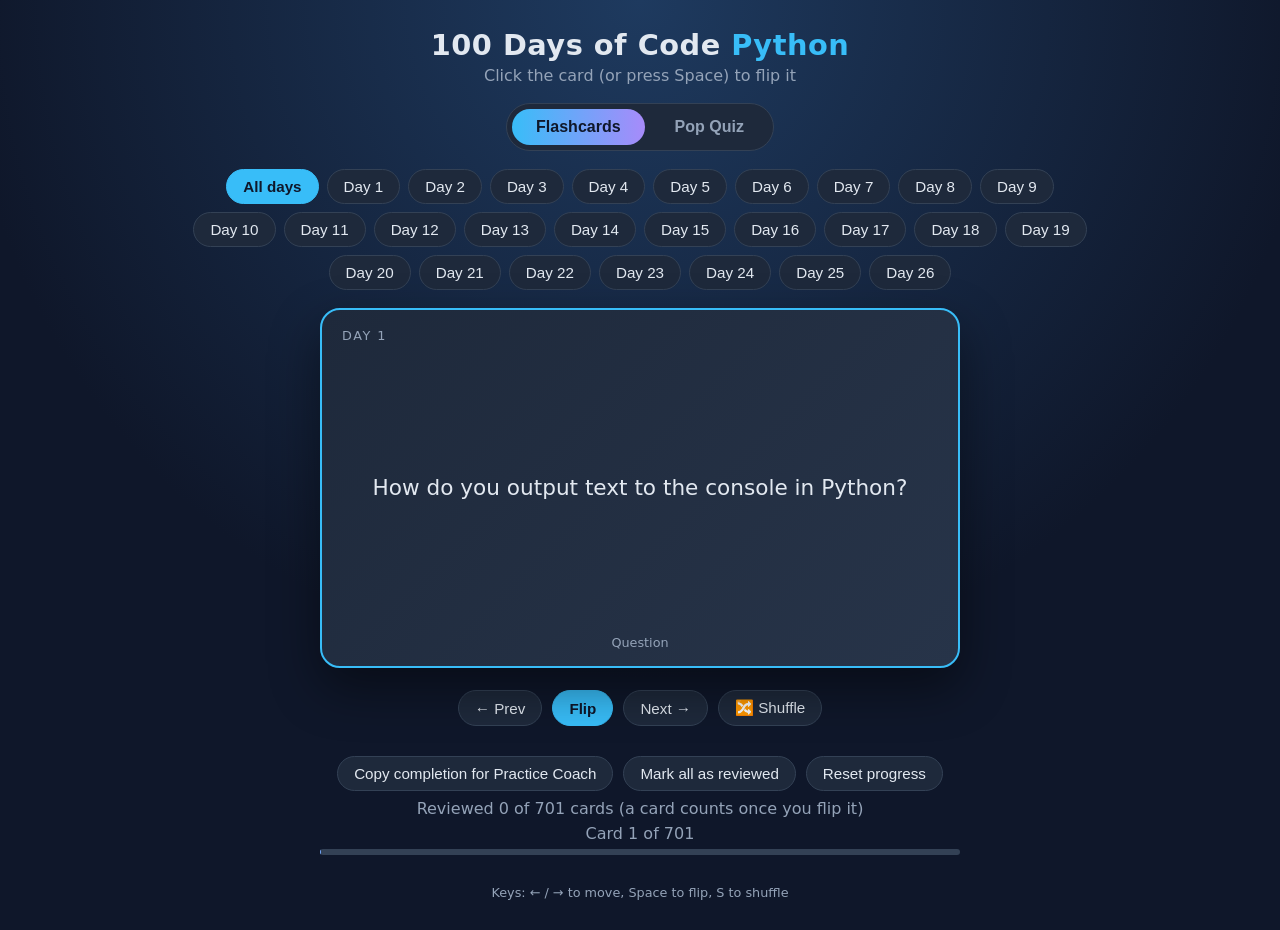
==== commit c3dc6115: "Add Day 26 flashcard deck and quiz. Replace flashcards/index.html with the Day 26 file, unchanged.  " ====
--- a/flashcards/index.html
+++ b/flashcards/index.html
@@ -80,8 +80,8 @@
 </div>
 <div id="quizView" class="hidden"><div class="days" id="qdays"></div><div class="quiz" id="quiz"></div></div>
 <script>
-const DECKS=[{"day": 1, "cards": [["How do you output text to the console in Python?", "`print()` with the text inside the parentheses, e.g. `print(\"Hello world!\")`"], ["What is a string?", "A piece of text in quotes, a \"string of characters\". The quotes tell Python it's text, not code."], ["What do the double quotes around text do?", "They mark the beginning and end of a string."], ["What error do you get if you forget a closing quote?", "A SyntaxError."], ["What does the caret (^) in an error message show?", "Roughly where in the line Python found the problem."], ["What is PEP 8?", "Python's official style guide for writing clean code."], ["You're stuck on an error you don't understand. What do you do?", "Google it: paste the error message, or search what you want + the language (e.g. \"how to find the length of a string python\"). Stack Overflow usually has the answer."], ["What does `\\n` do inside a string?", "Starts a new line, so one print() can output multiple lines. It's a backslash (`\\n`), not a forward slash."], ["What is string concatenation?", "Joining strings end to end with `+`."], ["What does `print(\"Hello\" + \"Angela\")` output?", "`HelloAngela` (no space is added automatically)."], ["Give one way to output `Hello Angela` using concatenation.", "`\"Hello\" + \" \" + \"Angela\"` (or put the space inside either string)."], ["SyntaxError vs IndentationError?", "SyntaxError = broken grammar (e.g. missing quote). IndentationError = an unexpected space or tab at the start of a line."], ["Do spaces inside quotes cause errors?", "No, they're part of the string."], ["What is debugging?", "Finding and fixing errors (bugs) so code runs as expected."], ["What does the `input()` function do?", "Lets the user type data into the program; it returns what they typed as a string."], ["What is the text inside `input(\"...\")` called?", "The prompt, a hint shown to the user about what to type."], ["When `input()` runs, what happens to that part of the code?", "The whole input(...) call is replaced by whatever the user typed."], ["In `print(\"Hello \" + input(\"Name? \"))`, what do the two closing `))` do?", "The first closes input(, the second closes print(."], ["Write a line that greets the user by name with an exclamation mark.", "`print(\"Hello \" + input(\"What is your name? \") + \"!\")`"], ["What symbol makes a line a comment in Python?", "`#` (hash/pound sign). Python ignores everything after it on that line."], ["What is a variable?", "A name that stores a piece of data so you can refer to it later."], ["What does `=` do in `name = \"Jack\"`?", "Assigns the value on the right (\"Jack\") to the variable on the left (name)."], ["How do you save the user's input so you can use it later?", "Assign it to a variable: `name = input(\"What is your name? \")`"], ["`name = \"Jack\"`, `print(name)`, `name = \"Angela\"`, `print(name)`. What prints?", "Jack, then Angela. A variable holds its latest value at each moment."], ["Why is it called a \"variable\"?", "Its value can change (vary) when you reassign it."], ["What does `len()` do?", "Returns the number of characters in a string."], ["What is `len(\"Hello world!\")`?", "12 (the space and ! count)."], ["One line to print how many characters are in the user's name?", "`print(len(input(\"What is your name? \")))`"], ["In what order does `print(len(input()))` run?", "Inside out: input() first, then len(), then print(). The innermost call runs first and its result is passed outward."], ["Rewrite `print(len(input(\"Name? \")))` with variables `username` and `length`.", "`username = input(\"Name? \")` / `length = len(username)` / `print(length)`"], ["Why use variables even when one line would work?", "Each step is labeled, so code is more readable and easier to break into parts."], ["What's the most important rule for naming variables?", "Make them readable, so the name explains what the data is (username, not n)."], ["How do you separate words in a Python variable name?", "With an underscore: `user_name`. Spaces aren't allowed."], ["What happens if a variable name has a space, like `user name = ...`?", "SyntaxError."], ["Can a variable name contain numbers?", "Yes, but not at the start: `length1` is fine, `1length` is a SyntaxError."], ["Why shouldn't you name a variable `print` or `input`?", "They're built-in function names; it's confusing, breaks syntax highlighting, and is bad practice."], ["What causes a NameError?", "Using a variable name that was never defined, usually a typo (e.g. `nama` instead of `name`)."], ["Does Python spell-check variable names?", "No. Any valid name works as long as you spell it exactly the same every time."], ["Valid or invalid: `user_name`, `2nd_place`, `length2`, `my name`?", "Valid: user_name, length2. Invalid: 2nd_place (starts with a number), my name (has a space)."], ["If `food = \"tacos\"`, what does `print(food)` show vs `print(\"food\")`?", "print(food) shows tacos (the variable's value). print(\"food\") shows the literal word food. No quotes = variable; quotes = text."], ["What is `len(\"pizza\")`?", "5 (p-i-z-z-a). Count every character."]]}, {"day": 2, "cards": [["What error do you get from `len(12345)` and why?", "TypeError. len() works on strings (and other sequences), not on integers."], ["What are the four basic data types covered on Day 2?", "str (string), int (integer), float, and bool (boolean)."], ["What is subscripting?", "Pulling out one character from a string with square brackets, e.g. \"Hello\"[0]."], ["What does `\"Hello\"[0]` give you, and why not 1?", "H. Programmers count from 0, so the first character is index 0."], ["What does `\"Hello\"[-1]` give you?", "o (the last character). Negative indices count from the end."], ["What does `print(\"123\" + \"345\")` output?", "123345. Both are strings, so + concatenates."], ["What does `print(123 + 345)` output?", "468. Both are integers, so + adds."], ["How do you write a large integer so it's easier to read?", "Use underscores: `1_000_000` (Python ignores them)."], ["What is a float?", "A number with a decimal point, e.g. 3.14159."], ["What are the two Boolean values, and how are they written?", "True and False, capital T/F, no quotes."], ["Is `\"123\"` an integer or a string?", "A string, because it's in quotes."], ["What does `type(\"Hello\")` return?", "`<class 'str'>`"], ["What do `type(123)`, `type(3.14)`, and `type(True)` return?", "`<class 'int'>`, `<class 'float'>`, `<class 'bool'>`"], ["What is type conversion / type casting?", "Changing a value from one data type to another, e.g. int(\"123\") or str(5)."], ["How do you convert a string to an integer?", "`int(\"123\")`"], ["How do you convert a number to a string?", "`str(123)`"], ["What does `int(\"123\") + int(\"456\")` equal?", "579 (they become ints, so + adds)."], ["What error does `int(\"ABC\")` raise?", "ValueError (invalid literal for int)."], ["Why does `print(\"Letters: \" + len(name))` fail?", "len() returns an int; you can't concatenate str + int. Wrap with str()."], ["Fix: print the length of a name after an input prompt.", "`name = input(\"Name?\")` then `print(\"Letters: \" + str(len(name)))`"], ["What symbol is multiplication in Python?", "`*` (asterisk), not \u00d7."], ["What symbol is division in Python?", "`/` (forward slash)."], ["What does `6 / 3` return, and what type is it?", "`2.0`, a float. Regular division always returns a float."], ["What does `5 // 3` return?", "`1` (floor division drops the decimal; result is an int)."], ["What does `2 ** 3` mean?", "2 to the power of 3, which is 8."], ["What does PEMDAS stand for?", "Parentheses, Exponents, Multiplication, Division, Addition, Subtraction."], ["Between `*` and `/`, which happens first?", "They're equal priority; the one furthest left runs first."], ["What is `3 * 3 + 3 / 3 - 3`?", "`7.0`"], ["How do you make `3 * 3 + 3 / 3 - 3` equal 3?", "Add parentheses: `3 * (3 + 3) / 3 - 3`"], ["What does `int(30.85)` give?", "30. It chops off the decimals (doesn't round)."], ["What does `round(30.85)` give?", "31. Normal rounding to the nearest whole number."], ["How do you round `bmi` to 2 decimal places?", "`round(bmi, 2)`"], ["What does `score += 1` mean?", "score = score + 1 (add 1 to its current value)."], ["Name the four shorthand assignment operators.", "`+=`, `-=`, `*=`, `/=`"], ["What is an f-string?", "A string with f before the quotes; variables go in {curly braces} and are converted to text automatically."], ["Write an f-string that prints `Your score is 5` using a variable `score`.", "`print(f\"Your score is {score}\")`"], ["Why use an f-string instead of `\"Score: \" + str(score)`?", "No manual str() conversion or + signs; you can mix ints, floats, and bools in one string easily."], ["How do you turn a 12% tip into a multiplier?", "`12 / 100 + 1` = 1.12"], ["Why use `float(input(...))` for a bill but `int(input(...))` for people?", "Money can have decimals; number of people is a whole number."], ["How do you always show 2 decimals (33.60, not 33.6) in an f-string?", "`f\"{value:.2f}\"`"]]}, {"day": 3, "cards": [["What is an if / else statement?", "Code that runs one block if a condition is True, and another block (else) if it's False."], ["What two things must every `if` and `else` line end with / be followed by?", "A colon `:`, then an indented block of code."], ["How does Python know which lines belong inside an if block?", "Indentation. Indented lines under the if are inside it."], ["Where does `else` go relative to `if`?", "At the same indentation level as its if; they're a pair."], ["`height = 120`. Does `if height > 120:` run the if block or the else?", "The else. `>` doesn't include 120; use `>=` to include it."], ["What's the difference between `>` and `>=`?", "`>` means strictly greater; `>=` also includes the equal value."], ["What does `!=` mean?", "Not equal to."], ["What's the difference between `=` and `==`?", "`=` assigns a value to a variable; `==` checks if two values are equal."], ["What happens if you write `if height = 120:`?", "SyntaxError. A condition needs `==`, which gives True or False."], ["Write an if/else that prints \"Ride!\" if `height` is at least 120, otherwise \"Too short\".", "`if height >= 120:` / `    print(\"Ride!\")` / `else:` / `    print(\"Too short\")`"], ["What does the `%` (modulo) operator do?", "Gives the remainder after dividing one number by another."], ["What is `10 % 3`?", "1 (3 goes into 10 three times with 1 left over)."], ["What is `10 % 5`?", "0 (divides evenly, no remainder)."], ["How do you check if a number is even?", "`if number % 2 == 0:` (even numbers have no remainder when divided by 2)."], ["What does `number % 2` give for an odd number?", "1"], ["What is a nested if statement?", "An if/else placed inside another if block (indented one more level). The inner check only runs if the outer condition is True."], ["In the rollercoaster code, when is the age question asked?", "Only if the height check passed (it's nested inside the `if height >= 120:` block)."], ["What does `elif` stand for, and when do you use it?", "\"Else if.\" Use it when there are more than two possibilities."], ["If several `if`/`elif` conditions are True, which block runs?", "Only the first True one, top to bottom. The rest are skipped."], ["How many `elif`s can you have between `if` and `else`?", "As many as you need."], ["`age = 10`. With `if age < 12:` / `elif age <= 18:` / `else:`, which block runs?", "The `if age < 12:` block ($5). Python stops at the first True condition."], ["Why must `if age < 12` come before `elif age <= 18`?", "Order matters. If `<= 18` came first, a 10-year-old would match it and never reach the under-12 price."], ["if/elif/else vs several separate `if`s: how many blocks can run?", "if/elif/else runs only one block (the first True). Separate `if`s are each checked, so several can run."], ["When should you use separate `if`s instead of `elif`?", "When the conditions are independent of each other, like asking about a photo no matter what ticket someone has."], ["Why is `bill = 0` created before the age checks?", "So a variable exists that each branch can set and the photo check can add to later."], ["What does `bill += 3` do?", "Adds 3 to the current bill: same as `bill = bill + 3`."], ["Does every `if` need an `else`?", "No. If nothing should happen when the condition is False, leave the else off."], ["Why is the photo question lined up with the age `if`, not indented under `else`?", "So it's asked for every age, after the ticket price is set, not only for adults."], ["What are Python's three logical operators?", "`and`, `or`, `not`"], ["When is `A and B` True?", "Only when both A and B are True."], ["When is `A or B` False?", "Only when both A and B are False."], ["What does `not` do?", "Flips a condition: `not True` is False, `not False` is True."], ["`a = 12`. Is `a > 15 and a < 13` True or False?", "False. `a > 15` is False, and `and` needs both to be True."], ["`a = 12`. Is `a > 10 or a < 10` True or False?", "True. `or` only needs one side to be True."], ["Write a condition for ages 45 to 55, inclusive.", "`age >= 45 and age <= 55` (or the shorter `45 <= age <= 55`)"]]}, {"day": 4, "cards": [["Why do computers need a special method to make random numbers?", "They're deterministic (same steps, same result), so they use math called a pseudorandom number generator."], ["What is Python's pseudorandom number generator called?", "The Mersenne Twister."], ["What line do you need before you can use `random.randint()`?", "`import random`"], ["What does `random.randint(1, 10)` return?", "A random whole number from 1 to 10, including both 1 and 10."], ["Write a line that stores a random whole number from 1 to 6 in `dice`.", "`dice = random.randint(1, 6)`"], ["What range does `random.random()` give?", "A float from 0 up to but not including 1 (0 can show up, 1 never does)."], ["Why does `random.random()` need `()` if it takes no inputs?", "Parentheses are what actually run (call) a function, even with nothing inside."], ["In `random.random()`, what's the difference between the two words `random`?", "The first is the module; the second is the function inside it."], ["How do you get a random float from 0 up to (not including) 10?", "`random.random() * 10`"], ["What does `random.uniform(1, 10)` return?", "A random float between 1 and 10 (it may or may not ever hit exactly 10 because of rounding)."], ["What is a module?", "A separate .py file of code you can import and reuse in other files."], ["Why do programmers split code into modules?", "Big programs are easier to understand, and different people can work on different parts."], ["You made `my_module.py` with `pi = 3.14`. How do you print it from main.py?", "`import my_module` then `print(my_module.pi)`"], ["How do you write a random coin flip?", "`if random.randint(0, 1) == 0:` print \"Heads\", `else:` print \"Tails\"."], ["What is a list in Python?", "A data structure that stores many related items, in order, in one variable."], ["How do you write a list?", "Square brackets with items separated by commas: `[\"Cherry\", \"Apple\", \"Pear\"]`"], ["Can a list hold different data types?", "Yes. It can mix strings, numbers, booleans, and more."], ["`fruits = [\"Cherry\", \"Apple\", \"Pear\"]`. What is `fruits[0]`?", "\"Cherry\". Lists start counting at 0."], ["Why does the first item have index 0?", "The index is an offset from the start, and the first item is 0 steps away."], ["What does `fruits[-1]` give you?", "The last item in the list."], ["How do you change the second item in `fruits` to \"Mango\"?", "`fruits[1] = \"Mango\"`"], ["What does `append()` do?", "Adds one item to the end of a list: `fruits.append(\"Kiwi\")`"], ["`append()` vs `extend()`?", "append() adds one item; extend() adds every item from another list: `fruits.extend([\"Kiwi\", \"Lime\"])`"], ["Do you need to memorize every list function?", "No. Know what's possible, then look up the details in the docs or Google."], ["What does `len()` return for a list?", "The number of items in it, e.g. 50 for the list of US states."], ["A list has 50 items. What is the last valid index?", "49 (always len - 1, because counting starts at 0)."], ["What error do you get from `my_list[50]` when the list has 50 items?", "IndexError: list index out of range."], ["What is an off-by-one error?", "Being one step off, like using `len(list)` as an index instead of `len(list) - 1`."], ["What is a nested list?", "A list that contains other lists, e.g. `dirty_dozen = [fruits, vegetables]`."], ["If `fruits` has 7 items and `vegetables` has 5, what is `len([fruits, vegetables])`?", "2. The outer list holds two items, which are the two lists."], ["What does `random.choice(my_list)` do?", "Returns a random item from the list."], ["How do you write a string that spans several lines (like ASCII art)?", "Use triple quotes: `'''...'''` or `\"\"\"...\"\"\"`."], ["If the player types \"2\", how do you use it to pull scissors out of `choices = [rock, paper, scissors]`?", "Convert it to an int first: `choices[int(player)]`"]]}, {"day": 5, "cards": [["What is a loop?", "Doing something over and over instead of writing the same code many times."], ["What does a for loop with a list do?", "Runs the indented body once for each item in the list, in order."], ["Write the for-loop pattern for a list named `fruits`.", "`for fruit in fruits:` then an indented body."], ["In `for fruit in fruits:`, what is `fruit`?", "The loop variable \u2014 it holds one list item at a time."], ["Does the loop variable hold the whole list?", "No. Each iteration it gets the next single item."], ["How many times does a for loop run over a list?", "Once per item in the list."], ["Where must the loop body sit?", "Indented under the `for` line."], ["What happens to code indented inside the for loop?", "It runs once for every item in the list."], ["What happens to code written at the same indent as `for` (outside the loop)?", "It runs once, after the loop finishes."], ["Can the body of a for loop have more than one statement?", "Yes. Every indented line runs for each item."], ["`fruits = [\"Apple\", \"Peach\", \"Pear\"]` then `for fruit in fruits: print(fruit)`. What prints?", "Apple, then Peach, then Pear (one per line)."], ["In the fruit pie example, why does both `print(fruit)` and `print(fruit + \" pie\")` run for Apple before Peach?", "Both lines are indented inside the loop, so the whole block runs for each item before moving on."], ["What does range() do in a for loop?", "It generates a sequence of numbers to loop over (not just lists)."], ["Does printing range(...) alone show the numbers?", "No. range() alone isn't useful when printed; use it with a for loop."], ["In `for number in range(1, 10):`, what numbers print?", "1 through 9 (end is exclusive)."], ["How do you make range include 10 starting from 1?", "`range(1, 11)` \u2014 end must be one past the last number you want."], ["What is the default step for range()?", "+1 (counts up by one each time)."], ["What does `range(1, 11, 3)` produce?", "1, 4, 7, 10."], ["How do you sum 1 through 100 with a for loop and range?", "`total = 0` then `for number in range(1, 101): total += number` (or `total = total + number`); print total \u2192 5050."], ["What does `total += number` mean?", "Same as `total = total + number` \u2014 add the current number into the running total."], ["How do you build a string one piece at a time in a loop?", "Start with an empty string, `password = \"\"`, then add a piece each pass: `password += random.choice(letters)`."], ["What's the difference between `letters[4]` and `random.choice(letters)`?", "`letters[4]` always gives the one item at index 4; `random.choice(letters)` gives one random item from the list."], ["How many times does `for i in range(5):` run, and what values does `i` take?", "5 times: i is 0, 1, 2, 3, 4 (starts at 0, stops before 5)."], ["Why doesn't `random.choice(letters[nr_letters])` give nr_letters random letters?", "`letters[nr_letters]` picks one item at that index, and one random.choice call returns just one thing. Use a loop: `for i in range(nr_letters):`."]]}, {"day": 6, "cards": [["How do you spot a function call in Python?", "A name followed by parentheses, e.g. print(), len(), my_function()."], ["Can you save a function's result in a variable?", "Yes. Example: num_char = len(\"Hello\") then print(num_char) gives 5."], ["What keyword starts a function definition?", "def"], ["Write the pattern to define a function named my_function.", "def my_function(): then an indented body."], ["What four pieces does a function definition need?", "def, a name, parentheses (), a colon :, then an indented body."], ["What is the difference between defining and calling a function?", "Define writes the recipe (def ...); call runs it (name())."], ["Why does defining a function alone print nothing when you run the file?", "def only stores the recipe. You must call the function with name() to run the body."], ["What happens when a function is called?", "The program jumps to the definition, runs the indented body top to bottom, then returns to where it was called and continues."], ["Why use functions?", "Less repetition (don't retype the same steps) and more readable code."], ["Write a turn_around function using turn_left().", "def turn_around(): then turn_left() twice (indented)."], ["How do you define turn_right() if only turn_left() exists?", "def turn_right(): then turn_left() three times."], ["In the square challenge, why define turn_right()?", "So you can write fewer, clearer lines (~8) instead of repeating turn_left() many times (~14)."], ["What makes a line part of a function's body?", "Indenting it (usually 4 spaces) under the def ...: line."], ["What happens to a non-indented line after a function definition?", "It is outside the function; it runs on its own when the file runs, not when the function is called."], ["How much indent for a line inside an if that is inside a function?", "Two levels \u2014 8 spaces (4 for the function + 4 for the if)."], ["What does PEP 8 recommend for indentation?", "Use spaces, 4 per indent level (not tabs)."], ["Can you mix tabs and spaces for indentation in Python 3?", "No. Python 3 does not allow mixing tabs and spaces in one file."], ["What File Explorer analogy fits indentation?", "Blocks are like folders; indented code lives \"inside\" the folder."], ["In def my_function(): then 4-space print(\"Hello\") then left-edge print(\"World\") \u2014 which line runs only when you call my_function()?", "print(\"Hello\") \u2014 print(\"World\") is outside and runs on its own."], ["What does a while loop do?", "Keeps repeating its indented block as long as a condition is True; stops when the condition is False."], ["When does a while loop check its condition?", "At the top, before each pass through the body."], ["In the Hurdle 1 counter example (start at 6, while > 0, jump then -= 1 and print), what prints and why does it stop?", "Prints 5,4,3,2,1,0 then stops because 0 > 0 is False."], ["What does x -= 1 mean?", "Shorthand for x = x - 1."], ["Write a while loop that jumps until the robot is on the flag (at_goal).", "while not at_goal(): then indented jump(). (not flips True/False; while at_goal() != True: also works but reads less like English.)"], ["When do you use for vs while?", "for when you know how many times / each item in a list or range; while when you repeat until a condition changes and don't know how many times."], ["What causes an infinite while loop, and how do you debug it?", "The condition never becomes False (e.g. while 5 > 3:). Stop the program; print the condition (or its variables) to see if it ever changes."], ["What is the right-hand rule for escaping the Reeborg maze?", "Keep a wall on your right: if right is clear, turn right and move; elif front is clear, move; else turn left. Repeat."], ["What outer loop drives the maze solution, and why while instead of for?", "while not at_goal(): \u2014 you don't know how many steps it will take, so you repeat until the robot reaches the flag."], ["Why did the maze robot loop forever in an open area with no walls nearby?", "right_is_clear() was always True, so it kept turning right and moving in a small square and never reached the goal (infinite loop)."], ["How do you fix the open-area infinite loop in the maze?", "Before the wall-following loop, walk straight until you hit a wall (while front_is_clear(): move()), then turn_left() so the wall is on the robot's right."]]}, {"day": 7, "cards": [["What does the in operator do?", "Gives True/False: is this item in that string or list? e.g. \"a\" in \"abyss\" is True; \"_\" not in display means no blanks are left."], ["How does a game_over flag drive the Hangman loop?", "Set game_over = False, loop with while not game_over:, and set game_over = True when the player wins or loses."], ["Why reset display = \"\" at the top of the while loop?", "So it's rebuilt fresh each turn. If you only set it once before the loop, every turn adds more letters on top and it keeps growing."], ["Why not write for guess in chosen_word: when guess holds the player's letter?", "The for loop overwrites its loop variable every pass, so the player's guess gets lost. Use a different name like letter."], ["if/elif vs separate ifs for win and lose checks?", "Only one branch of an if/elif chain runs. Independent checks (win, lose) need separate ifs so both get checked."], ["How do you stop a repeated wrong guess costing another life?", "Keep a guessed_letters list: check if guess in guessed_letters, only take a life when guess not in guessed_letters, and .append(guess) each turn."], ["How do you use a list that lives in another file?", "from hangman_words import word_list \u2014 then use word_list by its plain name."], ["What does stages[lives] do in Hangman?", "Picks the ASCII picture by list index. With 6 lives you get stages[6] (empty gallows); at 0 lives, stages[0] (full drawing)."]]}, {"day": 8, "cards": [["Why give a function inputs?", "So it can do the same steps with different data each call \u2014 same recipe, different ingredients."], ["How do you define a function that takes a name?", "def greet_with_name(name): then an indented body that uses name (e.g. print(f\"Hello {name}\"))."], ["What happens to the value when you call greet_with_name(\"Angela\")?", "\"Angela\" is stored in the parameter name for that call \u2014 like name = \"Angela\" inside the function."], ["Parameter vs argument?", "Parameter = the name in the def (name). Argument = the actual value passed in the call (\"Angela\")."], ["What does greet_with_name(\"Jack\") print?", "Hello Jack / How do you do Jack?"], ["How do you define a function with multiple parameters?", "Separate them with commas in the def: def greet_with(name, location):"], ["What does a positional argument mean?", "Matched to parameters by order \u2014 first arg \u2192 first param, second \u2192 second, etc."], ["What does greet_with(\"Nowhere\", \"Jack Bauer\") print if def is greet_with(name, location)?", "Hello Nowhere / What is it like in Jack Bauer? (swapped \u2014 order mismatch)"], ["How do keyword arguments work?", "Name each one in the call, e.g. greet_with(location=\"London\", name=\"Angela\"). Order doesn't matter because values go by name."], ["How does % 26 wrap the Caesar shift around?", "Add first, then wrap: (position + shift_amount) % 26. \"z\" (25) + 3 = 28, and 28 % 26 = 2, which is \"c\"."], ["Why must shift_amount *= -1 go above the for loop?", "Inside the loop it flips on every letter (back, forward, back...), so every other letter shifts the wrong way. Do once-only steps before the loop."], ["How do you pass spaces, numbers and symbols through the cipher unchanged?", "if letter not in alphabet: output_text += letter, else do the shift. .index() would crash on them otherwise."], ["How do you restart a whole program?", "reset = True, then while reset: ask the inputs, call the function, ask \"yes\" to go again, and set reset = False on \"no\"."]]}, {"day": 9, "cards": [["What is a dictionary in Python?", "A collection of key: value pairs, written in curly braces, e.g. {\"Bug\": \"An error...\"}."], ["How do you get a value out of a dictionary?", "Square brackets with the key, e.g. programming_dictionary[\"Bug\"]."], ["What error do you get for a key that doesn't exist (e.g. a typo)?", "KeyError."], ["How do you add or edit an entry?", "dict[key] = value. If the key exists, it's replaced; if not, a new entry is added."], ["How do you make an empty dictionary, or wipe one?", "Assign empty curly braces: my_dict = {}."], ["What does 'for key in my_dict:' loop through?", "Only the keys. Use my_dict[key] to get each value."], ["What is nesting?", "Putting a list or dictionary inside another list or dictionary."], ["travel_log = {\"France\": [\"Paris\", \"Lille\", \"Dijon\"]}. How do you print Lille?", "travel_log[\"France\"][1]. The key gets the list, then the index picks the item."], ["nested_list = [\"A\", \"B\", [\"C\", \"D\"]]. How do you print D?", "nested_list[2][1]"], ["How do you reach a list item inside a dictionary inside a dictionary?", "Chain brackets one layer at a time: outer key, inner key, index, e.g. travel_log[\"Germany\"][\"cities_visited\"][2]."], ["How do you find the highest bid in a dictionary?", "Start highest_bid = 0, loop for bidder in bids:, and if bids[bidder] > highest_bid: set highest_bid and winner = bidder. Compare, don't use +=."], ["Where does bids[name] = price go in the auction loop?", "In the main body of the while loop so it runs for every bidder, not inside the yes/no if/else. Announce the winner after the loop."]]}, {"day": 10, "cards": [["What does return do in a function?", "Sends a value back as the function's output. That value replaces the function call in your code."], ["def my_function(): return 3 * 2. What is output = my_function()?", "6"], ["What does \"aNGela YU\".title() give?", "\"Angela Yu\". First letter of each word capitalized, the rest lowercase."], ["print vs return?", "print only shows text on screen. return hands the value back so your code can store or reuse it."], ["What does function_2(function_1(\"hello\")) do?", "Runs function_1 first. Its returned output becomes the input to function_2 (chaining)."], ["What happens to code written after a return line in a function?", "It never runs. return ends the function right there."], ["Can a function have more than one return?", "Yes. Whichever return runs first ends the function."], ["What is an early return?", "Checking for bad input (e.g. if f_name == \"\" or l_name == \"\":) and returning before the rest of the function runs."], ["What does an empty return give back, and what prints if you print it?", "None. Better to return a meaningful message so you can tell what went wrong."], ["What is a docstring?", "Documentation for your own function: text in triple quotes (\"\"\"...\"\"\") that shows up when you call the function, like the built-in help for len()."], ["Where does a docstring go?", "The first indented line right after the def line (after the colon)."], ["How is a docstring different from a normal string?", "It can span multiple lines; a normal quoted string can't break across lines."], ["Best way to write a multi-line comment?", "Write the lines, highlight them, and press Ctrl + / (Cmd + / on Mac). Python's guidance is to avoid triple-quote comments."]]}, {"day": 11, "cards": [["In the Blackjack solution, what does deal_card() do?", "Holds the cards list [11, 2, 3 ... 10, 10, 10, 10] (11 = Ace), picks one with random.choice(cards), and returns it. Its docstring shows when you hover over the function."], ["How do you deal 2 cards to the user without a middleman variable?", "for _ in range(2): user_cards.append(deal_card()). The underscore is used because the loop variable isn't needed."], ["user_cards += new_card (new_card is an int) gives TypeError: 'int' object is not iterable. Why, and what's the fix?", "+= on a list is shorthand for extend(), which needs an iterable (a list). To add a single item, use append()."], ["What does sum() do, and how does calculate_score signal a Blackjack?", "sum() adds up all the items of an iterable. If sum == 21 and len(cards) == 2 (an Ace and a 10), it returns 0 to signal Blackjack."], ["Why is drawing to 21 on a third card NOT a Blackjack?", "Real Blackjack is 21 on the first two cards only. That's why the check needs len(cards) == 2 as well as sum == 21."], ["What is the Ace rule in calculate_score, and what must you do after changing the list?", "If 11 is in cards and sum(cards) > 21: cards.remove(11), then cards.append(1). remove() deletes the first match. Then recalculate the score."], ["John's Ace fix used cards[cards.index(11)] = 1 in a while loop. What's the catch with .index()?", "It finds only the FIRST match, so with two Aces you have to repeat it and recheck the score each time."], ["Why must a function be defined above the line that calls it?", "Python reads top to bottom, so the def has to come first. Like having the tool on the truck before the job."], ["Why do the starting cards get dealt above the while loop?", "Code inside a loop runs every trip. Dealing inside it would hand out fresh starting cards on every pass."], ["What does `while computer_score != 0 and computer_score < 17:` do?", "The dealer keeps drawing until reaching 17 or more, but never on a Blackjack. 0 is less than 17, so it needs the != 0 check."], ["Why start user_score and computer_score at -1 before the loop?", "So the names exist even if the loop is skipped. Can't use 0 because 0 means Blackjack. -1 is obviously wrong, which helps debugging."], ["Why is the Blackjack check (score 0) above u_score > c_score in compare()? And how do two ifs differ from if/elif?", "if/elif/else is checked top to bottom and the first match returns, so order matters. Two separate ifs both run; elif joins a chain so only one runs."], ["What does the warning 'Shadows the name from outer scope' mean, and how do you fix it?", "A function parameter reuses the name of an outer variable (user_score). Rename it (u_score, c_score) with Refactor > Rename; unrelated names stay untouched."], ["A variable is made inside a function. Can you use it outside? (John's `play` undefined bug)", "No. It only exists inside the function (scope), like a shutoff valve behind a wall you can't reach from the next room."], ["How does the game restart, and where does the logo come from?", "while input(\"...Type 'y' or 'n': \") == \"y\": clears with print(\"\\n\" * 20), then calls play_game(). The logo is imported with from art import logo and printed at the start of each game."], ["What's a good habit while building a big project like Blackjack?", "Test your code regularly as you go, so a problem is easier to locate."]]}, {"day": 12, "cards": [["What is scope?", "Where a name (variable or function) can be seen and used. Apple tree analogy: one inside a fence is only for you, one by the sidewalk is free for all."], ["What is local scope?", "A variable created inside a function only exists inside that function, within its 'walls'."], ["What error do you get printing a variable that was created inside a function from outside it?", "A NameError, e.g. \"name 'potion_strength' is not defined\"."], ["What is global scope?", "A variable defined at the top level (not inside any function). It is available everywhere in the file, including inside functions however deeply nested."], ["What does 'top level' mean for a global variable?", "Not inside another function. It doesn't mean physically at the top of the file."], ["What is a namespace?", "Anything you give a name to (a variable, a function) has a namespace, and that name is only valid in certain scopes."], ["If drink_potion() is defined inside game(), where can you call it?", "Only inside game(). It has local scope within game()."], ["Does Python have block scope for if, while and for blocks?", "No. A variable created inside an if/while/for block is still available outside it, with the scope of the enclosing function (or global if there is no function)."], ["Inside a function, a variable is created in an if block. Can you use it outside the if block? Outside the function?", "Yes outside the if block (same function scope). No outside the function."], ["What does the linter warning 'local variable might be referenced before assignment' mean, and how do you fix it?", "The if block might not run, so the variable would never be created. Fix: create it before the block, e.g. new_enemy = \"\" (or ignore the warning if you know your code better)."], ["A function does enemies = 2 where enemies is also a global. Does the global change?", "No. It creates a brand new local variable with the same name. The global stays the same (e.g. prints 2 inside, 1 outside)."], ["What do you write inside a function to modify a global variable?", "global enemies (the name of the global) at the start of the function, so enemies += 1 changes the global."], ["Why do people say to avoid modifying global variables?", "It's confusing and bug-prone: the variable could have been created anywhere, days earlier, and you'd change it independent of that. Reading a global is fine."], ["What is a better way than 'global' to change a global value from a function?", "Use return: return enemies + 1, then save it outside: enemies = increase_enemies()."], ["What is a global constant and how do you name it?", "A global value you never plan to change, like PI or a URL. Named in ALL UPPERCASE with underscores as a reminder not to modify it."]]}, {"day": 13, "cards": [["What is debugging?", "The process of finding and removing bugs (mistakes) from your code."], ["Who found the first documented computer bug?", "Grace Hopper's team: a real moth taped into her notebook, found in a relay."], ["Debugging tip 1: describe the problem. What should you ask yourself?", "What is the code doing, what is it meant to do, and what assumptions am I making?"], ["Why does `for i in range(1, 20): if i == 20:` never fire?", "range stops before the end number, so i only goes up to 19. Use range(1, 21)."], ["Debugging tip 2: reproduce the bug. Why does it matter?", "A bug that only shows sometimes is hard to fix. Find when it happens and make it happen every time."], ["Does `random.randint(1, 6)` include 6?", "Yes. randint includes both end numbers, unlike range."], ["Why does `dice_images[randint(1, 6)]` sometimes crash?", "A 6 gives IndexError: list index out of range, because a 6-item list's indexes are 0 to 5."], ["Two fixes for the dice IndexError?", "randint(0, 5), or keep randint(1, 6) and use dice_images[dice_num - 1]."], ["Debugging tip 3: play computer. What does it mean?", "Go through the code line by line with a real value and work out what each condition evaluates to."], ["Why does 1994 print nothing with `year > 1980 and year < 1994` / `elif year > 1994`?", "Neither condition catches 1994 itself. Fix with year <= 1994 (or >= in the second)."], ["Console error you don't understand: what do you do?", "Copy the general part of the message (not your own values) and Google it with \"Python\"."], ["What does a try / except block do?", "Runs risky code under try:, and if that error happens, runs the except block instead of crashing."], ["Which line goes in the try block for an age input?", "age = int(input(\"How old are you?\")), since int() crashes on words."], ["What error does int(\"twelve\") raise?", "ValueError (invalid literal for int())."], ["Why does print(\"You are {age}\") show {age} instead of the number?", "It's missing the f. It needs to be an f-string. No error is shown, so it's a quiet bug."], ["Debugging tip 5: print is your friend. How do you use it?", "Print variables before the final result to see which one isn't what you expected."], ["What's the difference between = and ==?", "= assigns a value. == compares and gives True or False without changing anything."], ["What does `x == 5` do if x is 0?", "Gives False, and x stays 0."], ["What is a breakpoint?", "A marker you click in the gutter so a debug run pauses at that line."], ["Step Over vs Step Into vs Step Into My Code?", "Step Over runs the next line. Step Into goes inside any function (even library ones). Step Into My Code only goes into your own functions."], ["What does Step Out do?", "Leaves the function you stepped into and goes back to the code that called it."], ["Why did only one number end up in b_list in the mutate() example?", "b_list.append(new_item) was outside the for loop, so it ran once with the last value. Indent it into the loop."], ["Final debugging tips?", "Take a break, ask a friend, run your code often, fix one bug at a time, and search Stack Overflow before asking."]]}, {"day": 14, "cards": [["What does `random.choice(data)` do?", "Picks one random item from the list data."], ["In Higher Lower, what does `data` hold?", "A list of dictionaries. Each dictionary is one account with name, description, country and follower_count."], ["How do you get the follower count out of `account`?", "account[\"follower_count\"], using the key in square brackets."], ["What does `format_account(account)` give back?", "A string like \"name, description, country\", made with an f-string and returned."], ["What does `return guess == \"a\"` give back?", "True if guess is \"a\", otherwise False. The comparison itself is the answer."], ["Trace it: `check_answer(\"a\", 500, 300)`. What comes back?", "guess=\"a\", a_followers=500, b_followers=300. 500 > 300, so it returns \"a\" == \"a\", which is True."], ["Trace it: `check_answer(\"a\", 100, 900)`. What comes back?", "100 > 900 is False, so the else runs: \"a\" == \"b\", which is False."], ["Why does `score = 0` go before the while loop?", "So it's set once. Inside the loop it would reset to 0 every round."], ["What does `while not game_over:` mean?", "Keep looping as long as game_over is False. Setting it to True ends the loop."], ["After a right answer, why do we do `account_a = account_b`?", "The winner (B) moves into the A spot, and then a new B is picked."], ["How does the game stop A and B from being the same account?", "while account_a == account_b: account_b = random.choice(data) keeps re-picking B until it's different."], ["Why add `.lower()` to the input?", "So \"A\" and \"a\" both match the check."], ["What does `print(\"\\n\" * 20)` do?", "Prints 20 blank lines to push old text off the screen."]]}, {"day": 15, "cards": [["What do you do in PyCharm instead of an online editor?", "Write and run Python on your own computer: make a project, add a .py file, press Run, and read output in the console at the bottom."], ["How do you get the milk a latte needs from MENU?", "MENU[\"latte\"][\"ingredients\"][\"milk\"]. Each set of square brackets goes one dictionary deeper."], ["How do you get a drink's price from MENU?", "MENU[drink][\"cost\"]."], ["How does the coffee machine turn off?", "is_on = True before the loop, while is_on:, and typing \"off\" sets is_on = False so the loop stops."], ["How do you print every key and its value in resources?", "for key in resources: print(key, resources[key]). key is the name, resources[key] is the amount."], ["Why not write resources[\"water\"] inside the ingredient loop?", "It hard-codes one item. Use the loop variable (resources[item]) so it works for every ingredient."], ["How do you total the coins?", "quarters * 0.25 + dimes * 0.10 + nickels * 0.05 + pennies * 0.01."], ["What does round(2.3456, 2) give?", "2.35. It rounds to 2 decimal places, good for money."], ["The coin question repeated once per ingredient. Why, and what's the fix?", "It was inside the for item loop, so it ran every pass. Move it after the loop so it runs once per order."], ["Flag check: what should is_enough start as, and when does it change?", "Start True before the loop. Flip to False only inside the if that finds a shortage."], ["Why is \"start False, set True at the bottom of each pass\" broken?", "A later ingredient that IS enough sets it back to True, hiding the earlier shortage."], ["What's wrong with calling process_coins() on one line and then total = process_coins()?", "The first call's result is thrown away and the user is asked for coins twice. Call it once and save it."], ["In is_resource_sufficient, where do return False and return True go?", "return False inside the if (found a shortage). return True after the loop, once every item passed."], ["Inside is_resource_sufficient(order_ingredients), what should the loop go over?", "The parameter order_ingredients, not MENU[user_choice]. Use what was passed in."], ["Does a function's return value show up on screen by itself?", "No. In a script you need print(my_func()) or save it in a variable and use it."], ["In bids = {\"Ann\": 50}, inside for bidder in bids, what's the bid amount?", "bids[bidder] (50). bidder is the key (\"Ann\"); compare the value, not the key."]]}, {"day": 16, "cards": [["In OOP, what are attributes and methods?", "Attributes are what an object has (like variables). Methods are what it does (functions that belong to it)."], ["What's the difference between a class and an object?", "A class is the blueprint. An object is one thing built from it (an instance), like Henry and Betty both made from a waiter class."], ["How do you name a class vs a variable or function?", "Classes use PascalCase (CarBlueprint). Variables and functions use snake_case (my_screen)."], ["What do the parentheses do in car = CarBlueprint()?", "They construct (create) a new object from the class and save it in car."], ["turtle.Turtle() vs from turtle import Turtle?", "With import turtle you write turtle.Turtle(). With from turtle import Turtle you can just write Turtle()."], ["How do you read an attribute vs call a method on an object?", "Attribute: object.attribute, e.g. my_screen.canvheight. Method: object.method(), e.g. car.stop()."], ["What does my_screen.exitonclick() do?", "Keeps the turtle window open until you click on it."], ["What's a module vs a package?", "A module is one file of code. A package is lots of files someone wrote, bundled together for a purpose."], ["What is PyPI?", "The Python Package Index: packages shared by the Python community that you can install and use."], ["How do you install a package like PrettyTable in PyCharm?", "Preferences (File > Settings on Windows) > Project > Project Interpreter > + > search PrettyTable > Install. Turtle is preloaded, PyPI packages are not."], ["How do you add a column to a PrettyTable?", "table.add_column(\"Pokemon Name\", [\"Pikachu\", \"Squirtle\", \"Charmander\"]): a field name string, then a list of data. Keep lists in the same order so rows match."], ["How do you left-align a PrettyTable, and what's the default?", "table.align = \"l\" (set it like a variable). Default is \"c\" (center); \"r\" is right."], ["In the docs, what do the M, F and C icons mean?", "M = method, F = attribute/field, C = class."], ["What's the point of the Steve Jobs hotel dry-cleaning story?", "You just call hotel.dry_clean() and trust it. You don't need to know how a class works inside, only how to use it (read the docs)."], ["In the OOP Coffee Machine, what do you pass to menu.find_drink?", "The user's choice (order_name=user_choice), not the whole menu from get_items. And call it inside the loop, after input()."], ["What do you pass to money_machine.make_payment?", "drink.cost (the price), not the whole drink object."], ["Why not write make_coffee = coffee_maker.make_coffee(drink)?", "make_coffee doesn't return anything, so the variable would just hold None. Just call it: coffee_maker.make_coffee(drink)."]]}, {"day": 17, "cards": [["How do you create your own class in Python?", "class User: then an indented body. It's a colon (:) after the name, not a semicolon."], ["What happens if a class or function body is empty, and how do you fix it?", "You get an \"Indent Expected\" error. Put pass in the body; it just continues to the next line."], ["PascalCase vs camelCase vs snake_case?", "PascalCase: every word capitalized (classes, e.g. User). camelCase: first word lowercase, later words capitalized (rare in Python). snake_case: all lowercase with underscores (pretty much everything else)."], ["What is an attribute, and how can you add one to an object?", "A variable associated with an object. Dot notation: user_1.id = \"001\". Doing that one by one for every object is repetitive and typo-prone."], ["What is a constructor, and what is it called in Python?", "The part of the blueprint that says what happens when an object is constructed (initialized). In Python it's the special __init__ function (two underscores each side)."], ["When does __init__ run?", "Every time a new object is created from the class. A print inside it runs once per object."], ["What is self in __init__?", "The actual object being created/initialized. Extra parameters go after self, and the data passed in sets the attributes."], ["Write an __init__ that sets id and username from parameters.", "def __init__(self, user_id, username):     self.id = user_id     self.username = username Then user_1 = User(\"001\", \"angela\") does it in 1 line instead of 3."], ["Once __init__ has parameters, what happens with User()?", "Error: missing 2 required positional arguments. You must pass them when creating the object."], ["How do you give every object a default attribute value?", "Set it in __init__ without a parameter, e.g. self.followers = 0. Every object starts at 0."], ["What's a method, and what must its first parameter be?", "A function attached to an object (what it does). The first parameter is always self so it knows which object called it, e.g. def enter_race_mode(self): self.seats = 2."], ["After user_1.follow(user_2), what are the followers/following counts?", "user_1: followers 0, following 1. user_2: followers 1, following 0. (follow does user.followers += 1 and self.following += 1.)"], ["In the Quiz Game, what does the Question class hold?", "text and answer: def __init__(self, q_text, q_answer): self.text = q_text; self.answer = q_answer. E.g. Question(\"2 + 3 = 5\", \"True\")."], ["How do you build question_bank in main.py?", "question_bank = []; for question in question_data: make Question(question[\"text\"], question[\"answer\"]) and question_bank.append(new_question)."], ["Why does next_question increase question_number after grabbing the current question?", "Lists start at index 0, so grab self.question_list[self.question_number] first, then += 1. The prompt then shows Q.1, not Q.0."], ["What's the simplest still_has_questions?", "return self.question_number < len(self.question_list). The comparison itself is True/False, so no if/else needed. Never hardcode return False."], ["How do you keep asking questions until the quiz ends?", "while quiz.still_has_questions(): quiz.next_question(). Use the existing quiz object, call the method with (), and check it in the while line so it updates every loop."], ["How should QuizBrain get the question list?", "As an __init__ parameter: self.question_list = q_list, with quiz = QuizBrain(question_bank) in main.py. Don't import question_bank into quiz_brain."], ["Question object: question[\"text\"] or question.text?", "question.text. Dict keys are for dictionaries; objects use dot-notation attributes."], ["Why is switching to Open Trivia DB data easy (modularity)?", "Only main.py knows the data format (now question[\"question\"] and question[\"correct_answer\"]). QuizBrain is untouched; it doesn't care where data comes from."]]}, {"day": 18, "cards": [["How do you create a turtle and keep its window open until a click?", "from turtle import Turtle, Screen; tim = Turtle(); screen = Screen(). Put screen.exitonclick() after the drawing code, at the bottom."], ["Do you need to memorize every turtle method? What should you do when stuck?", "Look up the task with Python and Stack Overflow in your search, then read the relevant method in the official documentation to understand its inputs and behavior."], ["How do you change Tim's shape and color?", "tim.shape(\"turtle\") changes its appearance; tim.color(\"red\") sets its pen and fill color. Use the docs to check supported shapes and color names."], ["What do tim.forward(100) and tim.right(90) do?", "forward(100) moves 100 paces in the current direction. right(90) turns clockwise by 90 degrees; from East, that faces South."], ["import turtle vs from turtle import Turtle: how do you create Tim?", "import turtle: tim = turtle.Turtle(). With from turtle import Turtle: tim = Turtle(). The from-import form avoids repeating the module name."], ["How does an import alias work, and why avoid import *?", "import turtle as t lets you write t.Turtle(). from turtle import * imports everything, making it hard to see where names came from; prefer explicit imports."], ["Why can turtle import immediately, while an external package may need installing?", "turtle comes with the Python standard library. External packages such as colorgram must be installed before you import them; otherwise you can get \"No module named ...\"."], ["What is the project virtual environment, and what is the pip install caution?", "The .venv is a per-project sandbox for Python and packages, not a global software install. pip install can target the wrong environment; install into the environment your project uses, as with PyCharm's project interpreter."], ["How does draw_shape(num_sides) draw a regular polygon?", "Calculate angle = 360 / num_sides once. Repeat num_sides times: tim.forward(100), then tim.right(angle). A pentagon turns 72 degrees each time."], ["Which range draws shapes with 3 through 10 sides, and why?", "range(3, 11). The start is included but the stop is excluded, so the values are 3 through 10."], ["What headings give the four random-walk directions?", "0 = East, 90 = North, 180 = West, 270 = South. Use tim.setheading(random.choice([0, 90, 180, 270])) and move a fixed distance each step."], ["How do you make the random-walk line thicker and animate faster?", "tim.pensize(15) sets the pen width (width is another name for it). tim.speed(\"fastest\") speeds up drawing; set these before the repeated steps."], ["How is a tuple different from a list, and how do you read a tuple item?", "A tuple such as (1, 3, 8) is ordered like a list but immutable: its items cannot be reassigned or removed. Read with my_tuple[2] (8). Use list(my_tuple) if you need an editable list."], ["What must you set before using turtle RGB values from 0 to 255?", "Call turtle.colormode(255) on the module (or t.colormode(255) if aliased). Colors can then use (r, g, b) with each component from 0 to 255."], ["How does random_color() produce an RGB tuple?", "Set r, g, and b with separate random.randint(0, 255) calls, then return (r, g, b). Use tim.color(random_color()) to apply the returned color."], ["Which methods draw and tilt the circles in a spirograph?", "tim.circle(100) draws a circle of radius 100. tim.heading() reads the current direction; tim.setheading(tim.heading() + size_of_gap) changes it before the next circle."], ["What loop count does the spirograph use, and why is int() needed?", "range(int(360 / size_of_gap)). Division returns a float even when it divides cleanly, but range needs an integer. A 5-degree gap gives 72 circles."], ["What does colorgram.extract need, and what does it give you?", "An image filename and the number of colors, e.g. colorgram.extract(\"image.jpg\", 30). It returns color objects to loop over; use their rgb components to build the turtle palette."], ["How do you append one extracted RGB color as a tuple?", "For each color: r = color.rgb.r; g = color.rgb.g; b = color.rgb.b; then rgb_colors.append((r, g, b)). The inner parentheses group the three values as one tuple."], ["Why remove near-white colors and comment out the colorgram extraction afterward?", "Near-white RGB components are close to 255 and often come from the image background. Remove those shades, keep the useful palette as color_list, and comment out extraction so it need not run every time."], ["What are the Hirst painting requirements and the dot-drawing calls?", "Draw 10 by 10 dots (100 total), size 20, moving 50 paces between centers. Use tim.dot(20, random.choice(color_list)) and tim.forward(50). tim.penup() prevents connecting lines; tim.hideturtle() hides the arrow."], ["In the lesson's Hirst solution, when and how does Tim move to a new row?", "After every tenth dot: if dot_count % 10 == 0. Face 90 and move 50; face 180 and move 500; face 0 again. Use range(1, number_of_dots + 1) to include the hundredth dot."]]}, {"day": 19, "cards": [["What is an event listener, and what does screen.listen() do?", "Code that waits for something the user does, like pressing a key. screen.listen() tells the turtle screen to start listening and waiting for those events."], ["How do you make the space bar move Tim forward 10 paces?", "def move_forwards(): tim.forward(10). Then screen.listen() and screen.onkey(fun=move_forwards, key=\"space\"). Add screen.exitonclick() so the window stays open."], ["What kind of function does onkey expect, and which keys can you use?", "A function with no arguments, plus a key: a letter like \"a\" or a key symbol like \"space\", \"Up\", or \"Down\"."], ["Why write fun=move_forwards and not fun=move_forwards()?", "move_forwards() runs the function right there and then. move_forwards (no parentheses) hands the function over, so onkey can run it later, only when the key is pressed."], ["When you pass a function into another function, what do you write?", "Only its name, without parentheses, e.g. function_a(function_b)."], ["What is a higher order function?", "A function that works with other functions, e.g. one that takes another function as an input and uses it inside its body. onkey is one."], ["How does the lesson's calculator(n1, n2, func) work?", "Inside, it calls the function passed in: return func(n1, n2). calculator(2, 3, add) gives 5; calculator(2, 3, multiply) gives 6."], ["Why use keyword arguments like onkey(fun=..., key=...)?", "For methods you didn't write, keywords make clear which value is which, especially when the order of the inputs has no meaning."], ["What are the Etch-A-Sketch controls?", "W forwards, S backwards, A turns counterclockwise (left), D turns clockwise (right), C clears the drawing and puts the turtle back in the center."], ["Why does Etch-A-Sketch need four separate movement functions?", "onkey only takes a function with no arguments, so you can't pass a distance or angle in. Each key gets its own: move_forwards, move_backwards, turn_left, turn_right."], ["Two ways to turn Tim left by 10 degrees?", "tim.setheading(tim.heading() + 10) or tim.left(10). Adding to the heading turns left (0 = East, 90 = North). For right: subtract 10, or tim.right(10)."], ["tim.clear() vs screen.clear(): which does Etch-A-Sketch use?", "tim.clear(). The turtle's clear deletes only that turtle's drawings. The screen's clear deletes everything on screen, including the turtle."], ["How does the C key send Tim back to the center without drawing a line?", "tim.clear(), then tim.penup(), tim.home() (moves to the origin in the middle), then tim.pendown() ready for the next drawing."], ["What should you do when you can't find a method like home or clear?", "Read through the turtle docs patiently. Add one piece at a time, run the code, check it does what you want, and fix it if not."], ["What does a class (blueprint) define, and how many objects can it make?", "What an object has (attributes) and what it can do (methods). You can construct as many objects as you need from it, e.g. timmy, tommy, jenny."], ["What is an instance?", "One object built from a class. timmy and tommy are both instances of Turtle, and each works completely independently of the other."], ["What is an object's state?", "Its attribute values and what it is doing at a given moment. timmy's color can be green while tommy's is purple; timmy can be moving while tommy stands still."], ["What is the upcoming turtle race idea?", "Several separate Turtle instances, each with its own state, racing independently to see who reaches the finish line first."], ["How do you set the race window to 500 wide and 400 high, and why use keywords?", "screen.setup(width=500, height=400). Keywords make it clear which number is the width and which is the height to someone reading your code."], ["How do you ask the user for their bet in a popup?", "user_bet = screen.textinput(title=\"Make your bet\", prompt=\"Which turtle will win the race? Enter a color: \"). It returns the typed string, like input(). numinput is for numbers."], ["In a 500 x 400 turtle window, what are the x and y ranges?", "The center is (0, 0). x goes from -250 (left edge) to 250 (right edge); y from -200 (bottom) to 200 (top). Each is half the width or height."], ["In the 500 x 400 window, what is the point halfway right and halfway up?", "(125, 100): half of 250 is 125 and half of 200 is 100."], ["Which method moves a turtle straight to a spot, and why use it over backward?", "goto(x, y). With several turtles, backward would send them all to the same place; goto lets each go to its own position."], ["Why did the lesson start turtles at x = -230 instead of -250?", "At -250 the turtle sits on the very edge and can't be seen. Shifting it right a little keeps it visible at the start."], ["How do you create a turtle that already has the turtle shape and won't draw lines?", "new_turtle = Turtle(shape=\"turtle\"), then new_turtle.penup(). The pen is never put down because only the turtles moving matters."], ["How does the setup loop give six turtles their own color and start?", "for turtle_index in range(0, 6): new_turtle.color(colors[turtle_index]) and new_turtle.goto(x=-230, y=y_positions[turtle_index]). y_positions = [-70, -40, -10, 20, 50, 80]; same x so nobody gets a head start."], ["Why start with is_race_on = False and set it True after the bet?", "So the while loop doesn't start while the user is still choosing. if user_bet: is_race_on = True, then while is_race_on: runs the race."], ["Why put each turtle in all_turtles, and why rename tim to new_turtle?", "Each loop makes a separate instance; all_turtles.append(new_turtle) keeps hold of all of them so you can move each later. They're individual turtles, so tim no longer fits."], ["What range can random.randint(0, 10) give?", "Any whole number from 0 to 10. randint includes both ends."], ["How does each race step move the turtles by different amounts?", "Inside while is_race_on: for turtle in all_turtles: rand_distance = random.randint(0, 10); turtle.forward(rand_distance). Each turtle gets its own random distance."], ["How does the race check for a winner, and why 230?", "if turtle.xcor() > 230. The right edge is 250; in the lesson the turtle is 40 pixels wide, so subtract half its width (20)."], ["turtle.color() vs turtle.pencolor() when reading a color?", "color() with no input returns two values, the pen color and the fill color. pencolor() returns just the pen color, so winning_color = turtle.pencolor()."], ["How does the race say whether you won?", "if winning_color == user_bet: print that you've won and the winning color; else: print that you've lost and the winning color."], ["How does the race stop after a winner?", "Inside the if, set is_race_on = False. The while loop checks it next time and stops, so the remaining turtles don't keep nudging forward and create more winners."], ["How does the race show instances and state?", "All six turtles come from the Turtle class but are separate instances with different state: their own color, y position, and distance moved."]]}, {"day": 20, "cards": [["How do you set the snake window to 600 by 600 and keep it open?", "Create a Screen, then screen.setup(width=600, height=600). Keyword arguments make clear which number is width and which is height. screen.exitonclick() at the bottom keeps the window from disappearing."], ["How do you make the window black and title it My Snake Game?", "screen.bgcolor(\"black\") and screen.title(\"My Snake Game\"). The title shows at the top of the window."], ["How big is each snake segment, and what should it look like?", "Each is a Turtle with shape \"square\", 20 pixels wide by 20 pixels tall, and colored white so it shows up on the black background."], ["Why set a new square's color to white?", "A new turtle is black by default. On a black screen you won't see it until you change its color to white."], ["Where do the three starting segments go, and why those coordinates?", "(0, 0), (-20, 0), and (-40, 0). Each one sits 20 pixels to the left of the last so they line up with no overlap and no gaps."], ["How do you create the three segments with a loop instead of copied code?", "Make a starting_positions list of tuples: (0, 0), (-20, 0), (-40, 0). Then for position in starting_positions: create a white square turtle and goto(position)."], ["Why keep the segments in a list and append each new one?", "So you can organize them and loop through all of them later to move the snake. Start with segments = [] and append each segment after you create it."], ["Why call penup() before goto when you create a segment?", "Without it, each turtle draws a line as it moves. penup() stops the drawing so you only see the square pieces."], ["Why can you see a new segment appear at (0, 0) before it jumps to its start position?", "A new Turtle is created at the center (0, 0) first, then moved with goto. That animation shows unless you turn it off."], ["What do screen.tracer(0) and screen.update() do?", "tracer(0) turns screen animation off. The display stays unchanged until you call update(), which refreshes and redraws the screen when you want."], ["What do you see if tracer is off and you never call update()?", "Just a black screen. The while loop can be running, but nothing appears until update() refreshes the screen."], ["How is update() like an old CRT TV or a GIF?", "A CRT painted one full picture, then started the next frame at the top. A GIF is many still images played quickly. You move the snake, then call update() to show the next picture."], ["Where should update() and time.sleep() go so the snake looks like one piece?", "Outside the for loop, after every segment has moved. Then the screen refreshes once per step. time.sleep(0.1) after that gives a reasonable speed."], ["What goes wrong if you just forward(20) every segment, then turn the head?", "The segments aren't linked. The head changes heading, but the body keeps moving in its old direction, so the head leaves the body behind."], ["How should the snake move so the tail follows the head?", "Work from the back: the last segment goes to where the second-to-last is, that one goes to the one in front, and so on. Then, outside the loop, the head (segments[0]) moves forward 20 paces."], ["How do you write that reverse loop so it still works if the snake gets longer?", "for seg_num in range(len(segments) - 1, 0, -1). Start at the last index (length minus 1), stop before 0, and step -1. new_x and new_y come from segments[seg_num - 1].xcor() and ycor(); then that segment goto those coordinates."], ["Why can't you call range(start=..., stop=..., step=...) with those names?", "range comes from the C language, not pure Python, so it takes no keyword arguments. Write the three numbers in order: range(len(segments) - 1, 0, -1)."], ["What is the goal of moving the snake into its own class?", "Put all snake appearance and behavior in a Snake class in snake.py. main.py just creates snake = Snake() and calls snake.move() in the loop. The program should behave exactly the same; only the organization changes."], ["How should class names and constants be written?", "Class names are PascalCase, like Snake. Constants are ALL_CAPS with underscores, e.g. STARTING_POSITIONS and MOVE_DISTANCE = 20, and they live at the top of the file."], ["What happens in Snake's __init__ and create_snake()?", "__init__ sets self.segments = [] and calls create_snake(). create_snake() loops through STARTING_POSITIONS, makes each segment, and appends it to self.segments. snake.py needs from turtle import Turtle."], ["Why write self.segments inside the class, not just segments?", "segments is an attribute of the snake object. Inside the class you must use self to refer to it, including when you append a segment and when you move."], ["Why put MOVE_DISTANCE = 20 at the top as a constant?", "So you can tweak the game (a different start position, or a bigger step) from the top of the file, without digging through the body of the code."], ["Why might the console show a KeyboardInterrupt or traceback when you hit stop?", "There's no game-over sequence yet, so the only way to stop the snake is the stop button. Those red messages are normal. What matters is that the snake still moves like it did before the refactor."], ["How do you bind the arrow keys so they steer the snake?", "After snake = Snake(), call screen.listen(), then onkey with fun=snake.up and key=\"Up\", and the same for \"Down\", \"Left\", and \"Right\". Pass the methods without parentheses so they run later, when the key is pressed. The snake keeps moving forward; the keys only change its direction."], ["What heading numbers are up, down, left, and right?", "Headings go counterclockwise from 0, which is East. UP is 90 (North), LEFT is 180, DOWN is 270 (South), and RIGHT is 0."], ["When should you set self.head = self.segments[0], and why?", "After create_snake() has built the segments. If you do it before, the list is still empty and getting index 0 will error. Then use self.head in move() and in the direction methods."], ["How do the up, down, left, and right methods turn the snake?", "They call setheading on the head, e.g. self.head.setheading(UP). Only the head's heading changes; the body follows because each segment keeps stepping into the position in front."], ["Why put pass in empty methods like down, left, and right while you test up?", "Python doesn't allow a completely empty function. pass lets those methods exist so the program can run while you try one direction first."], ["How do you stop the snake from reversing into itself?", "Only set the new heading if the head isn't already going the opposite way. Example: if self.head.heading() != DOWN: self.head.setheading(UP). Same idea for the other three directions."], ["Why write heading() with parentheses, not just self.head.heading?", "heading is a method on the turtle (the head is the first segment). Without (), you don't get the current direction number, so the no-reverse check won't work."], ["What direction constants go at the top, and why use them?", "UP = 90, DOWN = 270, LEFT = 180, and RIGHT = 0. Use them in setheading and in the != checks so those numbers live in one place."]]}, {"day": 21, "cards": [["What is class inheritance?", "Taking an existing class and building on top of it instead of starting from scratch. A Pastry Chef can inherit what a Chef already knows how to do (bake, stir, measure) and then add extras like kneading dough or whisking eggs."], ["What two kinds of things can a class inherit from another class?", "Appearance and behavior. Appearance means attributes (like the same eyes as your mother), and behavior means methods (like chopping tomatoes the same way your dad does)."], ["How do you make a Fish class inherit from an Animal class?", "Put the parent class in parentheses after the class name: class Fish(Animal):"], ["What does super().__init__() do inside the Fish class's __init__?", "It runs the initializer of the superclass (Animal), so everything made from Fish gets all of Animal's attributes and methods. super refers to the superclass."], ["After Fish inherits from Animal, what can nemo = Fish() do that it couldn't before?", "It can call nemo.breathe() and print \"Inhale, exhale\", and print(nemo.num_eyes) gives 2. Both come from the Animal superclass, on top of Fish's own nemo.swim()."], ["How do you keep a parent's breathe() but add something extra in Fish?", "Define breathe() again in Fish, call super().breathe() first to do everything the Animal version does, then add the extra part, like printing \"doing this underwater\"."], ["Why is inheritance useful, according to the lesson?", "You can take a class that you or somebody else made and build on it without reinventing the wheel or redefining everything in that class. Next it's used to upgrade Turtle into Food and a Scoreboard."], ["How should the Food class get its turtle powers?", "Inherit from Turtle with class Food(Turtle): and call super().__init__() in Food's __init__. Don't make a turtle attribute like self.food = Turtle(); Food itself should be a souped-up turtle."], ["How do you make the food a 10 by 10 circle?", "A turtle is normally 20 by 20, so use shapesize with stretch_len=0.5 and stretch_wid=0.5 to halve both the length and the width."], ["Why set the food's speed to \"fastest\"?", "So you don't watch the animation of the food being created at the center and then moving to its spot."], ["Why pick the food's spot with random.randint(-280, 280) instead of -300 to 300?", "The 600 by 600 screen goes from -300 to 300, but food right at the edge is really hard to reach and the snake would probably just die on the wall. So stay in -280 to 280 for both x and y."], ["How does main.py detect that the snake ate the food?", "In the game loop after snake.move(), check if snake.head.distance(food) < 15. The food is 10 by 10, so 15 adds a little buffer. The lesson first printed \"nom nom nom\" to test it."], ["Why is the food's move method called refresh() and not reset()?", "reset is already a method of the Turtle class Food inherits from. refresh() is our own method that picks a new random x and y and goes there. Call self.refresh() in __init__ and food.refresh() in main.py when the head hits the food."], ["Does the food lesson make the snake grow when it eats?", "No. Growing is left until the very end of the project, together with detecting collision with the tail."], ["What is the scoreboard, and how is it built?", "A Scoreboard class in scoreboard.py that inherits from Turtle (class Scoreboard(Turtle): with super().__init__()). It keeps self.score starting at 0 and writes it on screen with self.write."], ["How should the font argument in write() be written?", "As a tuple of name, size, and style, like (\"Arial\", 24, \"normal\"), not one single string. The size is a number and the name and style are strings."], ["Why must the scoreboard turn white before it writes?", "Text keeps the color the turtle had when it was written. If it writes in black and then turns white, the text stays black and you can't see it on the black screen."], ["How do you put the score at the top center without a line or arrow?", "Before writing: hideturtle() so the arrow disappears, penup() so it doesn't draw a path, then go to x 0 and y around 270. Moving after write is too late."], ["What does increase_score() do, and where is it called?", "It adds 1 to self.score and writes the score again. main.py calls scoreboard.increase_score() inside the food-collision if, next to food.refresh()."], ["Why did the scores pile up on top of each other, and what's the fix?", "Each new score was written over the old one. Call self.clear() to wipe this turtle's previous text before writing the new score."], ["Why pull the write into an update_scoreboard() method?", "The same write line was needed in two places, __init__ and increase_score. Now both call self.update_scoreboard() instead."], ["Why make ALIGNMENT and FONT constants at the top of scoreboard.py?", "So the text settings aren't hard-coded in the body. To change something, like switching Arial to the more video-gamey Courier, you just fix it at the top."], ["How do you detect the snake hitting the wall?", "Check if snake.head's x is greater than 280 or less than -280, or its y is greater than 280 or less than -280. If any of the four is true, the snake hit the wall: set game_is_on = False to leave the while loop so the snake stops."], ["Why 280 for the wall instead of 300?", "The screen goes to 300 and -300, and 280 is just what worked after a lot of testing. It isn't perfect; with games you test it, run it, and adjust."], ["What does the scoreboard's game_over() method do?", "It goes to the center (0, 0) and writes \"GAME OVER\" with the same alignment and font as the score."], ["Why doesn't game_over() call clear() first?", "So the score written earlier stays at the top. The player sees GAME OVER and their final score."], ["What does add_segment(position) do, and how does create_snake use it?", "It holds the code that creates one segment at a given position, pulled out of the create_snake for loop. create_snake now loops the starting positions and calls self.add_segment(position)."], ["How does extend() know where to put the new segment?", "It adds a segment at the same position as the last one: self.segments[-1].position(). -1 counts from the end, so [1, 2, 3][-1] is 3, and position() is a Turtle method so it needs parentheses."], ["What changes in main.py so the snake grows?", "In the food-collision if, call snake.extend() along with food.refresh() (and the score increase)."], ["How do you detect the head hitting the tail?", "Loop through the segments, and if snake.head.distance(segment) < 10, set game_is_on = False and call scoreboard.game_over()."], ["Why does looping over every segment cause instant game over?", "The head is the first segment, so the loop checks the head's distance to itself, which is always less than 10. Skip the head: if segment == snake.head: pass, then elif for the distance check."], ["What is slicing?", "Getting a section of a list (or tuple) with square brackets and a start and end position, like piano_keys[2:5], instead of writing a loop that checks each item."], ["Why does piano_keys[2:5] give c, d, e and not f?", "Picture the positions as cuts between items: 0 is before a and 7 is after g. Slicing from cut 2 to cut 5 keeps c, d, e. The end position isn't included."], ["What do piano_keys[2:] and piano_keys[:5] give?", "Omit the end, [2:], to get everything from position 2 to the end. Omit the start, [:5], to get everything from the beginning up to position 5."], ["What does a third number in a slice do?", "It sets the increment. [2:5:2] gives c and e (every other item), and [::2] goes through the whole list taking every second item: a, c, e, g."], ["How do you reverse a list with slicing?", "Use -1 as the increment: [::-1]. It goes from the end back to the beginning."], ["Does slicing work on tuples?", "Yes, the same square-bracket slicing works. The lesson's piano tuple sliced [2:5] gave mi, fa, so."], ["How does slicing replace the if/pass in the tail check?", "Loop over the segments from position 1 to the end, for segment in snake.segments[1:]:, so the head is left out. Then one single if checks head.distance(segment) < 10."]]}, {"day": 22, "cards": [["How do you set up the Pong screen?", "Create a Screen, then screen.setup(width=800, height=600) and screen.bgcolor(\"black\"). screen.exitonclick() at the bottom keeps the window from flashing and disappearing. The lesson also sets an optional title, screen.title(\"Pong\")."], ["Why does the window need exitonclick()?", "Without it, the window flashes and disappears as soon as the program finishes."], ["How big is the right paddle, and where does it start?", "It's 20 pixels wide and 100 pixels tall, and it starts at (350, 0) on the right side of the 800-wide screen."], ["A turtle starts 20 by 20. How do you stretch it into a 20 by 100 paddle?", "shapesize(stretch_wid=5, stretch_len=1). stretch_wid is up-and-down and stretch_len is side-to-side, so a width-stretch of 5 makes it 100 tall and a length-stretch of 1 leaves it 20 wide."], ["How do the Up and Down keys move the paddle 20 pixels?", "screen.listen(), then onkey(go_up, \"Up\") and onkey(go_down, \"Down\"), with no parentheses on the function. go_up does new_y = paddle.ycor() + 20, then paddle.goto(paddle.xcor(), new_y). go_down subtracts 20 instead."], ["In go_up, why save the new y and then call goto?", "The paddle only moves if you tell it to with goto. Computing ycor() + 20 by itself just throws the number away; you have to pass the new y (and the current x) into goto. Only y changes; x stays self.xcor()."], ["How do you hide the paddle's slide-in-from-center animation?", "Call screen.tracer(0) before the paddles or ball are created, so Turtle doesn't animate them moving from the center to their spots. That has to run once, outside the loop. After animation is off, you need a loop that calls screen.update() yourself."], ["After tracer(0), how does the screen get redrawn?", "You turn on a game loop: game_is_on = True, then while game_is_on: screen.update(). The screen only redraws when you call update yourself."], ["How do you turn the paddle code into a Paddle class?", "Put it in paddle.py: class Paddle(Turtle): with super().__init__() in __init__. Replace every \"paddle.\" with \"self.\" and drop the extra Turtle() line \u2014 the paddle itself is the turtle, not a turtle stored in an attribute."], ["How do you make the two paddles in main.py?", "Import Paddle, then call the class with a position tuple: r_paddle = Paddle((350, 0)) and l_paddle = Paddle((-350, 0)). __init__ takes that position and goes there. An extra paddle is just another call, like Paddle((100, 100))."], ["Which keys move which paddle?", "Right paddle: onkey(r_paddle.go_up, \"Up\") and onkey(r_paddle.go_down, \"Down\"). Left paddle: onkey(l_paddle.go_up, \"w\") and onkey(l_paddle.go_down, \"s\"). Pass the methods with no parentheses."], ["Why is a Paddle class useful, according to the lesson?", "You can make as many paddles as you want with one line each, instead of copying all the setup code. That's the point of the refactor."], ["How is the Ball class built, and where does the ball start?", "In ball.py, class Ball(Turtle): with super().__init__(). It's a white circle (a square works too), pen up, 20 by 20, starting at (0, 0). main.py creates it with ball = Ball() below the paddles."], ["What does the ball's first move() method do?", "It goes 10 right and 10 up from where it is now: new_x = self.xcor() + 10, new_y = self.ycor() + 10, then self.goto(new_x, new_y). The game loop calls ball.move() on every refresh."], ["How does the course slow the ball down?", "Import time and put time.sleep(0.1) in the game loop, so there's a short pause between moves. (You could also move 1 pixel at a time instead of 10.)"], ["Which walls should the ball bounce off?", "Only the top and bottom. The left and right edges are paddle catches or misses, not wall bounces."], ["How do you detect that the ball hit the top or bottom wall?", "If ball.ycor() is greater than 300 or less than -300 (half of the 600-tall screen), it hit a wall. The lesson tuned that to 280 and -280 because the ball is 20 pixels wide. Then call ball.bounce() (later renamed bounce_y)."], ["Why give the ball x_move and y_move attributes instead of always adding 10?", "So a bounce can reverse one direction. In __init__, x_move = 10 and y_move = 10. move() then does new_x = self.xcor() + self.x_move and new_y = self.ycor() + self.y_move."], ["How does bounce_y flip the ball's vertical direction?", "self.y_move *= -1. That reverses whatever the current value is, so +10 becomes -10, and the next bounce turns it back to +10. Setting it to 10 * -1 would only work once."], ["Why isn't ball.distance(paddle) < 20 enough to detect a paddle hit?", "distance() measures center to center. A hit near the end of the paddle looks much farther than 20, so it wouldn't count. You also have to check that the ball has gone far enough on x to be even with the paddle."], ["What condition detects a hit on either paddle?", "If ball.distance(r_paddle) < 50 and ball.xcor() > 320, or ball.distance(l_paddle) < 50 and ball.xcor() < -320, then call ball.bounce_x(). The lesson first tried 340 / -340 and tested with print(\"Made contact\")."], ["What's the difference between bounce_y and bounce_x?", "bounce_y flips y_move, so the ball reverses up/down off a wall. bounce_x flips x_move (self.x_move *= -1), so the ball reverses left/right off a paddle. The original bounce was renamed bounce_y when paddle hits were added."], ["How do you tell that a paddle missed the ball?", "A miss means the ball went past the paddle zone. The right paddle covers 340 to 360, so if ball.xcor() > 380 the right paddle missed. If ball.xcor() < -380, the left paddle missed."], ["What does reset_position() do?", "It sends the ball back to the center with self.goto(0, 0), then calls self.bounce_x() so the ball heads toward the other player."], ["Why are the two miss checks written as separate if statements?", "Because scoring differs per side: when the right paddle misses, the left player gets a point, and the other way around."], ["How is the Scoreboard class set up?", "class Scoreboard(Turtle): with super().__init__(). It's white, pen up, and hidden (hideturtle), because it only writes. It keeps l_score and r_score, both starting at 0."], ["What does update_scoreboard() do?", "It calls self.clear(), goes to (-100, 200) and writes l_score, then goes to (100, 200) and writes r_score, both centered in Courier 80 normal: align=\"center\", font=(\"Courier\", 80, \"normal\"). It's called from __init__ and after each point."], ["Why call clear() before writing the new scores?", "Without clear(), the new number is written on top of the old one, so the scores overwrite each other."], ["Why is the ball's wait called move_speed, not speed?", "The turtle class already has a method called speed, so that name would clash. The lesson uses move_speed instead. The same idea applies to the scoreboard: name the writer update_scoreboard, not update, because Turtle already has an update method."], ["What do l_point() and r_point() do, and when does main.py call them?", "l_point() adds 1 to l_score and calls update_scoreboard(); r_point() does the same for r_score. When the right paddle misses, main.py calls scoreboard.l_point(); when the left paddle misses, it calls scoreboard.r_point()."], ["How does the ball speed up each time it hits a paddle?", "Give the ball a move_speed attribute that starts at 0.1, and sleep by time.sleep(ball.move_speed) instead of a hard-coded 0.1. In bounce_x(), also do move_speed *= 0.9, so each paddle hit shortens the wait and the ball moves faster."], ["Why set move_speed back to 0.1 in reset_position()?", "Otherwise the speed-up would keep going forever, even after a point is scored. A new serve should start slow again. Sleep also can't go negative, or time.sleep raises an error."], ["Why sleep by ball.move_speed instead of the number 0.1 once speed-up is in?", "So the pause comes from the ball. Each time bounce_x() shrinks move_speed, the loop waits a little less and the ball appears to move faster."], ["What turtle quirk does the lesson warn about with the keys?", "Holding \"w\" may only move the left paddle one step at a time, even though holding Up/Down (and even \"s\") can move continuously. It's a turtle-module bug, not a problem in your code."]]}, {"day": 23, "cards": [["What five sub-parts is the Turtle Crossing game split into?", "Moving the turtle and controlling it with the keypress; creating and moving the cars automatically across the screen; detecting a collision with a car; detecting when the turtle reaches the other side; and a scoreboard that keeps track of the level and shows game over at the end."], ["How does the player turtle move, and where does that code go?", "The turtle can only go forwards. Every time you hit the Up key, it moves forward by a set amount until it reaches the other side of the screen. That functionality belongs in the player class."], ["How should the Player class get Turtle's abilities?", "Import the Turtle class from the turtle module and have Player inherit from it. Inside __init__, call super().__init__ so the player can do everything a turtle can do, and even more."], ["How do you set the player's shape and keep it from drawing?", "Set the shape to a turtle, then call penup so it just remains a shape and doesn't draw."], ["How do you put the player at the start facing North?", "self.goto the starting position, which is a tuple (values in parentheses, separated by a comma). Then set the heading to 90 degrees so it faces North."], ["After you create a Player in main.py, where does the turtle appear?", "At the center of the bottom of the screen, facing North."], ["How do you bind the Up key to player.go_up?", "Call screen.listen, then onkey with the Up key and player.go_up. Don't put parentheses on the method, or it will run when that line is evaluated instead of only when the Up key is detected."], ["What does go_up do, and why is the distance a constant?", "It moves the player forwards by the move distance that's set in a constant. Keeping that at the top of the file means you can change how far it goes each time without digging through the code."], ["How are the cars generated and how do they travel?", "They're generated at the right edge of the screen, at a random place along the Y-axis, then they move automatically from right to left at a fixed pace. This code goes in the car manager."], ["How big are the cars, and why do they need shapesize?", "Each car is a turtle that's 20 by 40 pixels. A new turtle starts 20 by 20, so you stretch it with shapesize, which stretches along the width and the length."], ["What shapesize mistake did the lesson make, and how was it fixed?", "The first try stretched the width by 2 and the length by 1, which stretched the wrong side and made a random array of shapes. The fix is to stretch the width by 1 and the length by 2, so the cars become a rectangle moving to the left."], ["How does CarManager store the cars?", "In __init__, create a list called all_cars that starts empty. After a new_car is set up, append it with self.all_cars.append \u2014 it needs the self in front because the list is defined in the class."], ["How is a new_car's shape, pen, and color set?", "It's a turtle object created in a square shape. Call penup so it doesn't draw. Give it a random color with random.choice, passing in the COLORS constant (import the random module)."], ["Where does a new car start on the 600 by 600 screen?", "x is +300, the very right edge. y is a random_y from random.randint. The Y-axis goes from +300 to -300, but the lesson uses -250 to +250 so the turtle has empty starting and ending space instead of cars all the way at the edge."], ["What should main.py do with CarManager in the game loop?", "Create a car_manager from the CarManager class. On every screen refresh, every 0.1 seconds, tell it to create a new car and to move all the cars."], ["Why shouldn't the create method be called create_cars?", "Each call only creates one new car, so the name shouldn't be plural. At first it still created that one car every 0.1 seconds, until the later slowdown."], ["Why do you see nothing if you only create cars and then run?", "The cars are being created at the right edge, so they aren't visible on the screen yet. You have to move them across the screen."], ["What does move_cars do?", "It loops for car in self.all_cars and, for each car, moves it towards the left by the move distance. That means moving the car backwards by the starting move distance, which is five paces."], ["How do you stop a new car from being created on every 0.1-second refresh?", "Use a random_chance: a one-in-six chance, like rolling a dice. Take a random int between 1 and 6, and only create a new car if it equals 1. That comes out to about every six times the while loop runs, not exactly, because of chance \u2014 so the turtle has space to cross."], ["Does your car-manager code have to match the lesson's exactly?", "No. What matters is achieving the desired functionality of the game. There are a million ways to solve it, and as long as it works, whatever way you choose will be the best way."], ["How do you detect a collision between the player and a car?", "Inside the while loop, loop through all the cars in the car_manager. If a car's distance to the player is less than 20, there's a collision."], ["Why is the collision distance less than 20?", "The cars are 20 pixels in height by 40 pixels in width. If the player is less than 20 pixels from the center of the car, it probably means they have collided."], ["What happens in the loop when a collision is detected?", "Stop the game by turning game_is_on from True to False, which also prevents further cars from moving."], ["Why call screen.exitonclick() at the bottom?", "So the screen stays open instead of closing once the process is finished. After a crash it stops and waits for further instruction, which is when the game over text and the final level will show."], ["What is a successful crossing in Turtle Crossing?", "The player turtle reaches the finish line. The finish line's Y value is defined as 280 in a constant."], ["Besides making a method, how else could you check for a successful crossing?", "You could get hold of the player's position and figure out if it's over 280 inside main.py. The lesson creates a method instead."], ["What does is_at_finish_line return?", "True if self.ycor() is greater than 280 (the finish line Y value), which means the turtle has gone over the finish line. Any other time, it returns False."], ["What does main.py do with is_at_finish_line?", "It calls player.is_at_finish_line, and if that's True, it gets the player to go back to the starting position."], ["What does the go_to_start method do?", "It gets the player to go to the starting position, which is defined in a constant."], ["How does the lesson remove the repeated starting-position goto in Player?", "It deletes that line in __init__ and simply calls self.go_to_start() instead."], ["What does CarManager.level_up() do to the cars?", "It increases the cars' speed. car_speed starts as the starting move distance and is what determines how far each car moves backward. In level_up, self.car_speed increases by the move increment, so the speed goes up by 10 every time."], ["When the player reaches the finish line, what two things happen?", "The player goes back to the start (its original position), and the car_manager levels up the cars so they increase in speed."], ["How is the Scoreboard class set up?", "It's a subclass of Turtle: import Turtle, inherit from it, and in __init__ take everything from the superclass so the scoreboard can do everything a turtle can do. Hide the turtle (it's just a pen to draw), pull the pen up so it doesn't draw a path, and use the write method."], ["How does the scoreboard keep and show the level?", "It has a level attribute that starts at 1, and it writes that text left-aligned, using the font declared as a constant. In main.py, create the scoreboard object next to the player and the car_manager."], ["Where is the level written, and when do you call goto?", "In the top left corner. Call self.goto after penup and right before write, so you don't draw a path there. The lesson first tried -280 on x and +280 on y, which was a little too far up, then moved it down and tweaked until the position looked right."], ["What does increase_level() do, and when is it called?", "It adds 1 to self.level and then rewrites the level. Call it from main.py when the player levels up, which happens on a successful crossing."], ["Why pull the write into an update_scoreboard() method?", "The same write was needed in two places, __init__ and increase_level. Both now call self.update_scoreboard(), which writes the current level."], ["Why must update_scoreboard() clear the scoreboard first?", "Without clear(), the new level is written on top of the old one, so level 2 overwrites level 1. clear() deletes the previous text so the new text can be written cleanly."], ["What does game_over() write, and where?", "It goes to the center with self.goto(0, 0) and writes GAME OVER in all caps, with centered alignment and the default font."], ["When does main.py show GAME OVER, and why doesn't game_over() clear first?", "On a collision, set game_is_on to False and also tell the scoreboard to show the game over sequence. It doesn't clear the previous text, so the user can still see the highest level they reached."]]}, {"day": 24, "cards": [["What new attribute does the Scoreboard get for a high score?", "self.high_score, starting at 0."], ["What does reset() do instead of game_over()?", "If self.score > self.high_score, set self.high_score = self.score; then self.score = 0; then self.update_scoreboard()."], ["Why does the order in reset() matter?", "If you set score to 0 first, it can never beat the high score, so the check never triggers."], ["Why move self.clear() into update_scoreboard()?", "So it runs every update. You couldn't do this before, because game over needed the score to stay on screen."], ["What does update_scoreboard write now?", "f\"Score: {self.score} High Score: {self.high_score}\""], ["What changes in main.py on a wall hit or a tail hit?", "Delete game_is_on = False and scoreboard.game_over(); call scoreboard.reset() instead, and also call snake.reset()."], ["What does Snake.reset() do?", "Loop through the segments and seg.goto(1000, 1000) to send the old turtles off the 600x600 screen; then self.segments.clear(); then self.create_snake(); then self.head = self.segments[0]. Basically redo what __init__ does."], ["Why move the segments off screen before clearing the list?", "Clearing the list alone leaves the old turtles on the screen, so you move them off first, while you still have access to them."], ["Why doesn't a high score saved only in a variable last after you stop the program?", "Variables don't remember state between runs. Stopping and rerunning resets high_score to 0. (Like a = 3, then a = input -> 12; rerun and a is 3 again.)"], ["How do you keep the high score after you stop and rerun?", "Use Python to open, read, write, and close a file, like writing your high score in a document."], ["How do you open a file, and do you need to import anything?", "open() is built in (no import). Pass the file name as a string (include the extension), and optionally the mode."], ["What does file.read() return, and what should you do when you're done?", "It returns the file's contents as a string (all lines). Call file.close() at the end."], ["Why close a file after you open it yourself?", "An open file takes up computer resources. Python might close it later, but we don't know when or if. Like closing browser tabs."], ["How does a with open(...) as file: block change closing?", "Indent the work inside. No file.close() is needed; with closes the file once we're done. The name after as can be anything (for example file or f)."], ["Why does file.write(\"New text\") fail after a plain open()?", "Default mode is \"r\" (read-only). You get \"UnsupportedOperation: not writable\"."], ["What does mode=\"w\" do to a file that already exists?", "Write mode. It deletes all previous text and replaces it with the new text."], ["What does mode=\"a\" do?", "Append. It adds to the end without deleting, like list.append. Use \\n if you want a new line: file.write(\"\\nNew text\")."], ["How do you create a file that doesn't exist yet?", "Open it in \"w\" mode. That creates it from scratch. This only works in write mode when the file doesn't currently exist."], ["How do you read the Snake high score from data.txt?", "Put just 0 in data.txt. Then: with open(\"data.txt\") as data: self.high_score = int(data.read())"], ["Why wrap data.read() in int()?", "read() gives a string, even if the file says 0. int() turns it into a number you can increase and compare. Write int(data.read()), not int() inside read()."], ["How and when do you write the high score back to data.txt?", "Inside reset, when score > high_score: with open(\"data.txt\", mode=\"w\") as data: data.write(f\"{self.high_score}\"). You must use mode \"w\", and write() needs a string, so use an f-string."], ["Is a KeyboardInterrupt in the console a bug when you click stop?", "No. It's just from clicking stop."], ["What's the difference between a file's name and its path?", "The name is the file itself; the path is the directions to get to it, like directions on a map. Files live in folders, and folders can nest."], ["What is the root folder, and how is it written on Mac and Windows?", "The root is the origin. On a Mac it's Macintosh HD, written as a single /. On Windows it's usually the C drive (C:)."], ["What's an absolute file path?", "One that always starts from the root, so it starts with / or C:."], ["What's a relative file path, and what do ./ and .. mean?", "A path from the working directory (the folder you're currently working from). ./ means look in the current folder. .. means go one step up to the parent folder."], ["From a project folder inside work, how do you reach report.doc in work, and talk.ppt in project?", "From project, report.doc is ../report.doc (not ./report.doc). talk.ppt in the same folder is ./talk.ppt, or just talk.ppt. From work, talk.ppt is ./project/talk.ppt. The absolute path doesn't change."], ["Why did open(\"my_file.txt\") work when the file sat next to main.py?", "main.py's folder is the working directory, so a file in the same folder can be ./report.doc, or just the name (the ./ can be dropped)."], ["What error do you get if my_file.txt moves to the Desktop, and how do you fix it with a relative path from the day-24 project folder?", "FileNotFoundError. Go up two levels to the user folder, then down: \"../../Desktop/my_file.txt\". ../my_file.txt is not enough \u2014 it's missing the second ../ and the Desktop folder."], ["How do you write a Windows path in Python, even though Windows shows backslashes?", "Windows shows \\ between folders and Mac shows /, but in Python you can just write /."], ["What's the difference between an absolute path and a relative path, in one line?", "Absolute is relative to the root; relative is relative to the current working directory. Pick whichever fits the situation."], ["What is mail merging in this project?", "Take a list of names and insert each one into a letter, replacing the [name] placeholder."], ["Where do the starting files and the finished letters live?", "starting_letter.txt is inside Letters, inside Input. Each finished letter is named letter_for_<name>.txt and goes in the ReadyToSend folder inside Output. Don't move the files by hand; use directories and file paths."], ["How should the name look in a finished letter?", "The name with no space after it, just a comma."], ["How should you work when you need a method you haven't seen yet?", "Like a pro developer: find the information when you need it (Google, Stack Overflow, the hint docs) and use it on the fly."], ["What's the difference between read(), readline(), and readlines()?", "read() reads the whole file as one string. readline() reads just one line, the first one. readlines() reads every line and gives you a list."], ["What happens if you call readlines() a second time on the same open file?", "You get an empty list, []. The first call already read the file to the end, so the second call has nothing left. A file is like a tape that doesn't rewind on its own. Read once, save it, and use the variable."], ["Why does each name from readlines() have extra stuff at the end, and how do you clean it?", "Each line ends with a newline, written \\n (a backslash, not a forward slash). name.strip() strips extra spaces and newlines off the ends."], ["In with open(...) as something, where does the file name go, and what is the word after as?", "The file's name goes inside the path string in open(...). The word after as is just a short nickname for the open file, like file."], ["How many folders does ../ go up, and how many does ../../ go up?", "../ goes up one folder (the parent). ../../ goes up two."], ["What does str.replace(old, new) give back, and does it change the original string?", "A new string with old swapped for new (\"I like bananas\".replace(\"bananas\", \"apples\") gives \"I like apples\"). The original stays the same, so save the result, e.g. new_letter."], ["Does strip() remove spaces between words?", "No. It only removes spaces and newlines at the start and end, so \"  hello world  \" becomes \"hello world\"."], ["Why make PLACEHOLDER = \"[name]\" a constant at the top of Mail Merge?", "It names the exact string you want to replace in one spot, then you use letter_contents.replace(PLACEHOLDER, stripped_name)."], ["In Mail Merge, why did every letter except the last get an extra line after the name?", "Every name from readlines() ends in \\n except the last line in the file. Stripping each name fixes it."]]}, {"day": 25, "cards": [["What does CSV stand for, and how is the data written?", "Comma Separated Values, a common way to store tabular data (data that fits in a table like a spreadsheet). Each row is one set of data; values are separated by commas with no space."], ["How do you open a CSV with plain Python and put each line in a list, and what's the problem?", "with open(\"weather_data.csv\") as data_file: data = data_file.readlines(). You get a list where each item is a row string. The problem is everything is still a string joined by commas, so there's lots of cleaning to get columns."], ["How do you read a CSV with Python's built-in csv library, and what does each row look like?", "import csv; with open(\"weather_data.csv\") as data_file: data = csv.reader(data_file). Printing data shows a csv reader object; loop for row in data: print(row). Each row becomes a list of separate values, all still strings, e.g. [\"Monday\", \"12\", \"Sunny\"]."], ["How do you make a list of temperatures as ints from the csv reader?", "Temp is row[1]. Skip the column label with if row[1] != \"temp\": then temperatures.append(int(row[1])) inside the loop, and print(temperatures) after the loop."], ["Why reach for pandas instead of the csv library, and is pandas built in?", "Getting even one column with csv takes a lot of faff, and it gets painful with more columns, rows, or complex data. pandas is a Python data analysis library that's powerful for tabular data; most Python devs reach for it for any CSV. It's not built in, so it must be installed: type import pandas, hover the red line, and click Install package pandas."], ["What's the one required argument to pandas.read_csv(), and what does print(data) show?", "The path to the CSV; the rest of the arguments are optional. No open() or csv.reader is needed. print(data) shows a formatted table with column headings on top and an index for each row."], ["How do you get one column from a pandas DataFrame?", "data[\"temp\"]. pandas takes the first row as column names."], ["What are the two primary pandas data structures?", "DataFrame and Series. A DataFrame is the whole table (every sheet in Excel/Google Sheets would be one DataFrame). A Series is basically a list; a single column."], ["What does print(type(data)) and type(data[\"temp\"]) show?", "type(data) is a pandas DataFrame. type(data[\"temp\"]) is a pandas Series. day, temp, and condition are each a Series. It's a good habit to type-check objects from a new library."], ["What does data.to_dict() give you?", "A separate dictionary for each column (day, temp, condition), which you can work with like a real dictionary."], ["How do you turn a Series into a raw Python list?", "temp_list = data[\"temp\"].to_list(). Then you can do list things like len()."], ["How can you get the average temperature two ways?", "sum(temp_list) / len(temp_list) -> 17.4 (sum of values divided by the number of values = average = mean). Or data[\"temp\"].mean(), which gives the same result with less work. Series also has median, mode, and other statistics."], ["How do you get the max temperature with a Series method?", "data[\"temp\"].max() -> 24."], ["What are two ways to get a column, and what must match?", "data[\"condition\"] or data.condition. The key or attribute must match the column name exactly, including capitals. Square brackets treat the DataFrame like a dictionary (pull a column by key); the dot treats it like an object (data.attribute)."], ["How do you get a whole row, like Monday's?", "data[data.day == \"Monday\"] gets the whole Monday row. Get the column, check where its value equals Monday, then use that inside data[...]."], ["How do you get the row with the max temp?", "data[data.temp == data.temp.max()] -> Sunday, 24, Sunny. Angela prefers .temp (fewer strings)."], ["What's the difference between square brackets with a column name and square brackets with a condition?", "Square brackets with only a column name -> the whole column. Square brackets with a condition on a column -> the row."], ["Once you have a row, how do you get one value from it?", "monday = data[data.day == \"Monday\"]; monday.condition -> Sunny."], ["How do you convert Monday's temperature to Fahrenheit?", "monday.temp[0] (the first value in the series, index 0). F = C * 9 / 5 + 32, so monday_temp_F = 53.6 (Monday was 12 C)."], ["How do you create a DataFrame from scratch and save it as a CSV?", "Make a dictionary like data_dict = {\"students\": [\"Amy\", \"James\", \"Angela\"], \"scores\": [76, 56, 65]}, then data = pandas.DataFrame(data_dict). Then data.to_csv(\"new_data.csv\"); the only required input is the path."], ["What was the squirrel dataset, and what are the three Primary Fur Color values?", "The 2018 Central Park Squirrel Census from NYC Open Data, where volunteers logged every squirrel. Primary Fur Color has only three values: Gray, Cinnamon (red), and Black."], ["Why use square brackets for the fur color column?", "The column name has spaces, so use data[\"Primary Fur Color\"]."], ["How do you get the gray squirrels and count them?", "data[data[\"Primary Fur Color\"] == \"Gray\"] (spelled Gray, not Grey). grey_squirrels_count = len(grey_squirrels) -> 2473. Rows act like an iterable, so len() works."], ["How do you build squirrel_count.csv?", "Make a dictionary data_dict = {\"Fur Color\": [\"Gray\", \"Cinnamon\", \"Black\"], \"Count\": [grey_squirrels_count, red_squirrels_count, black_squirrels_count]}, then df = pandas.DataFrame(data_dict); df.to_csv(\"squirrel_count.csv\")."], ["What's the goal of the US States Game?", "A US states quiz like Sporcle's. A turtle screen shows a blank US map; the user types state names, and each correct one gets written on the map."], ["What starting files does the US States Game project have?", "50_states.csv (state name plus x, y), blank_states_img.gif, and an empty main.py."], ["What image format can Turtle use as a shape, and how do you load the blank map?", "Turtle can only use .gif images as shapes. image = \"blank_states_img.gif\", then screen.addshape(image), then turtle.shape(image). Also set up with import turtle, screen = turtle.Screen(), and screen.title(\"U.S. States Game\")."], ["What error do you get if the image file name is wrong, and what typo caused it?", "\"couldn't open file / no such file or directory\". He had typed \"state\" instead of \"states\"."], ["How do you print the x and y of a mouse click on the turtle screen?", "def get_mouse_click_coor(x, y): print(x, y); then turtle.onscreenclick(get_mouse_click_coor). It's an event listener that passes the click's x and y."], ["Why use turtle.mainloop() instead of screen.exitonclick(), and do you need the click code?", "mainloop() keeps the screen open. exitonclick() would close the window on the click. You don't actually need the click code, because the x and y for every state are already in 50_states.csv."], ["How does screen.textinput work?", "answer_state = screen.textinput(title=\"...\", prompt=\"...\"). The title goes at the top of the window and the prompt goes inside the box. It returns what the user typed."], ["What should happen for a correct guess vs a wrong guess, and does casing matter?", "A correct state gets written at its x, y. A wrong guess does nothing and the input pops up again. Casing shouldn't matter (\"Ohio\" and \"ohio\" both count). The input title tracks \"N/50 States Correct\"."], ["How do you get a list of all 50 state names, and why does it have to be a list?", "all_states = data.state.to_list(). It has to be a list to check membership with `in`."], ["When the answer is in all_states, how do you set up the turtle and get that state's row?", "Make t = turtle.Turtle(), t.hideturtle(), t.penup(). Get the row with state_data = data[data.state == answer_state]."], ["Why did t.goto(state_data.x, state_data.y) cause \"bad screen distance\"?", "A data-type mismatch: state_data.x is a pandas Series (index 34 plus value 175 for Ohio), not an int."], ["How do you get the raw x and y so goto can use them?", "state_data.x.item() and state_data.y.item(). .item() grabs the single raw value from a Series."], ["What should the turtle write, and why not state_data.state?", "t.write(answer_state) is simpler and cleaner. state_data.state writes extra junk from the Series. state_data.state.item() also works."], ["How does the game keep going until all 50 states are guessed?", "guessed_states starts as an empty list; while len(guessed_states) < 50: ... and on a correct guess, guessed_states.append(answer_state)."], ["How does the text input title show the score?", "Use an f-string: f\"{len(guessed_states)}/50 States Correct\"."], ["How do you make any casing match the title-case CSV?", "screen.textinput(...).title() makes each word start with a capital, so any casing matches."], ["How do you let the user exit the game early by typing exit?", "Inside the while loop: if answer_state == \"Exit\": break. It has to be a capital E because the answer was title-cased. break ends the while loop early."], ["After adding the exit, what line should you delete, and why?", "Delete the line that keeps the screen open, so the game actually ends and the window closes (\"process finished with exit code 0\")."], ["How do you build the list of missed states?", "missing_states = []; for state in all_states: if state not in guessed_states: missing_states.append(state). After the A states and exit, Angela's list left out the ones she guessed; the CSV had 44 states."], ["How do you save the missed states as a CSV, and what is the file called?", "new_data = pandas.DataFrame(missing_states) makes a one-column DataFrame; new_data.to_csv(\"states_to_learn.csv\")."]]}];
-const QUIZZES=[{"day": 1, "questions": [{"q": "What does this print?\n\nfood = \"tacos\"\nprint(food)", "choices": ["food", "tacos", "\"tacos\"", "NameError"], "answer": 1, "explain": "No quotes around food, so Python looks up the variable and prints its value."}, {"q": "What is len(\"pizza\")?", "choices": ["4", "5", "6", "pizza"], "answer": 1, "explain": "Count every character: p-i-z-z-a = 5."}, {"q": "You forget the closing quote: print(\"Hello). Which error do you get?", "choices": ["NameError", "IndentationError", "SyntaxError", "TypeError"], "answer": 2, "explain": "A missing quote breaks Python's grammar, which is a SyntaxError."}, {"q": "What does print(\"Hello\" + \"John\") output?", "choices": ["Hello John", "HelloJohn", "Hello + John", "Error"], "answer": 1, "explain": "+ glues strings together exactly; it doesn't add a space."}, {"q": "Which variable name is valid?", "choices": ["user name", "2nd_place", "user_name", "print"], "answer": 2, "explain": "Use underscores instead of spaces, don't start with a number, and avoid built-in names like print."}, {"q": "In print(len(input(\"Name? \"))), which runs first?", "choices": ["print()", "len()", "input()", "They all run at once"], "answer": 2, "explain": "Python works inside out: input(), then len(), then print()."}, {"q": "What causes a NameError?", "choices": ["A missing quote", "Using a variable that was never defined (often a typo)", "A space at the start of a line", "Adding a string to a number"], "answer": 1, "explain": "Python doesn't recognize the name, usually because it's misspelled or was never created."}]}, {"day": 2, "questions": [{"q": "What is \"Hello\"[0]?", "choices": ["H", "e", "o", "Error"], "answer": 0, "explain": "Indexes start at 0, so [0] is the first character."}, {"q": "What does print(\"5\" + \"3\") output?", "choices": ["8", "53", "5 3", "TypeError"], "answer": 1, "explain": "Both are strings (in quotes), so + joins them."}, {"q": "Why does print(\"Letters: \" + len(name)) crash?", "choices": ["len() needs quotes", "You can't add a string and an int", "name isn't a string", "print can't take +"], "answer": 1, "explain": "len() returns an int. Wrap it in str() or use an f-string."}, {"q": "What is 7 // 2?", "choices": ["3.5", "3", "4", "1"], "answer": 1, "explain": "// is floor division: it drops the decimal part."}, {"q": "What is 2 + 3 * 4?", "choices": ["20", "14", "24", "9"], "answer": 1, "explain": "Multiplication happens before addition: 3 * 4 = 12, then + 2 = 14."}, {"q": "Your customer's tax rate is 8%. Which line correctly adds tax to materials?", "choices": ["materials * 8", "materials * 8 / 100", "materials * (8 / 100 + 1)", "materials + 8"], "answer": 2, "explain": "8 / 100 + 1 = 1.08. Multiplying by 1.08 adds 8% on top. Multiplying by 8 would make it 8 times as much."}, {"q": "price = 33.6. Which line prints 33.60?", "choices": ["print(round(price, 2))", "print(f\"{price:.2f}\")", "print(int(price))", "print(str(price))"], "answer": 1, "explain": "round() drops trailing zeros; :.2f always shows two decimals."}, {"q": "What does score += 5 do?", "choices": ["Sets score to 5", "Adds 5 to score", "Checks if score equals 5", "Error"], "answer": 1, "explain": "It's short for score = score + 5."}]}, {"day": 3, "questions": [{"q": "height = 120. What prints?\n\nif height > 120:\n    print(\"Ride!\")\nelse:\n    print(\"Too short\")", "choices": ["Ride!", "Too short", "Both", "Nothing"], "answer": 1, "explain": "> means strictly greater, so 120 isn't > 120. Use >= to include it."}, {"q": "Which line checks if age equals 18?", "choices": ["if age = 18:", "if age == 18:", "if age === 18:", "if age equals 18:"], "answer": 1, "explain": "= assigns a value; == compares two values."}, {"q": "What is 17 % 5?", "choices": ["3", "2", "3.4", "0"], "answer": 1, "explain": "5 goes into 17 three times (15), leaving 2."}, {"q": "Which condition is True only for even numbers?", "choices": ["number % 2 == 1", "number / 2 == 0", "number % 2 == 0", "number // 2 == 0"], "answer": 2, "explain": "Even numbers have no remainder when divided by 2."}, {"q": "What's missing here?\n\nif pipe_size >= 2\n    print(\"Use the big wrench\")", "choices": ["Quotes around 2", "A colon after the condition", "An else", "Parentheses around print"], "answer": 1, "explain": "Every if (and else) line needs a colon at the end."}, {"q": "How does Python know which lines belong inside an if block?", "choices": ["Curly braces", "They're on the same line", "Indentation", "The word end"], "answer": 2, "explain": "Lines indented under the if are inside it."}, {"q": "What does != mean?", "choices": ["Not equal to", "Equal to", "Greater than", "Assign"], "answer": 0, "explain": "!= is True when the two values are different."}, {"q": "age = 15. What prints?\n\nif age < 12:\n    print(\"$5\")\nelif age <= 18:\n    print(\"$7\")\nelse:\n    print(\"$12\")", "choices": ["$5", "$7", "$12", "$7 and $12"], "answer": 1, "explain": "15 isn't < 12, so Python moves to the elif. 15 <= 18 is True, so it prints $7 and skips the else."}, {"q": "height = 110. What prints?\n\nif height >= 120:\n    age = int(input(\"Age? \"))\n    if age <= 18:\n        print(\"$7\")\n    else:\n        print(\"$12\")\nelse:\n    print(\"Too short\")", "choices": ["$7", "$12", "Too short", "It asks for your age first"], "answer": 2, "explain": "The outer check fails, so Python never goes into the nested block. It goes straight to the outer else."}, {"q": "age = 10. What prints?\n\nif age <= 18:\n    print(\"$7\")\nelif age < 12:\n    print(\"$5\")\nelse:\n    print(\"$12\")", "choices": ["$5", "$7", "$5 and $7", "$12"], "answer": 1, "explain": "10 <= 18 is True, so Python runs the first block and skips the rest. That's why the under-12 check has to come first."}, {"q": "bill = 12. The user types y. What prints?\n\nwants_photo = input(\"Photo? y/n \")\nif wants_photo == \"y\":\n    bill += 3\nprint(f\"Bill: ${bill}\")", "choices": ["Bill: $12", "Bill: $15", "Bill: $3", "Nothing prints"], "answer": 1, "explain": "The condition is True, so bill += 3 makes it 15. The print isn't indented, so it runs either way."}, {"q": "Same code, but the user types n. What prints?\n\nwants_photo = input(\"Photo? y/n \")\nif wants_photo == \"y\":\n    bill += 3\nprint(f\"Bill: ${bill}\")", "choices": ["Bill: $12", "Bill: $15", "An error, because there's no else", "Nothing prints"], "answer": 0, "explain": "The if is skipped, so bill stays 12. You don't need an else when nothing should happen."}, {"q": "x = 15. How many lines print?\n\nif x > 10:\n    print(\"A\")\nif x > 5:\n    print(\"B\")\nif x > 1:\n    print(\"C\")", "choices": ["1 (just A)", "2", "3 (A, B, and C)", "0"], "answer": 2, "explain": "These are separate ifs, so Python checks each one. All three are True, so A, B, and C all print."}, {"q": "Same check, but written with elif. x = 15. What prints?\n\nif x > 10:\n    print(\"A\")\nelif x > 5:\n    print(\"B\")\nelif x > 1:\n    print(\"C\")", "choices": ["A", "A, B, and C", "C", "B"], "answer": 0, "explain": "With elif, Python stops at the first True condition, so only A prints."}, {"q": "a = 12. What is the result?\n\na > 10 and a < 13", "choices": ["True", "False", "12", "Error"], "answer": 0, "explain": "12 > 10 is True and 12 < 13 is True. Both are True, so and gives True."}, {"q": "a = 12. What is the result?\n\na > 15 or a < 10", "choices": ["True", "False"], "answer": 1, "explain": "Both sides are False. or is only False when both are False."}, {"q": "What is not (5 > 3)?", "choices": ["True", "False", "5", "Error"], "answer": 1, "explain": "5 > 3 is True, and not flips it to False."}, {"q": "Which condition catches ages 45 to 55, including 45 and 55?", "choices": ["age > 45 and age < 55", "age >= 45 or age <= 55", "age >= 45 and age <= 55", "not age < 45"], "answer": 2, "explain": "You need both conditions to be true, so use and with >= and <=. Using or would be true for every age."}, {"q": "A plumbing job is urgent if it's a burst pipe OR there's no water. Which line is right?", "choices": ["if burst_pipe and no_water:", "if burst_pipe or no_water:", "if not burst_pipe:", "if burst_pipe == no_water:"], "answer": 1, "explain": "Either one alone makes the job urgent, so use or. and would require both at once."}]}, {"day": 4, "questions": [{"q": "What can random.randint(1, 6) return?", "choices": ["1 through 5", "1 through 6", "0 through 6", "Any decimal between 1 and 6"], "answer": 1, "explain": "randint includes both ends, so 1 and 6 can both come up."}, {"q": "Which value can random.random() NEVER return?", "choices": ["0", "0.5", "0.999", "1"], "answer": 3, "explain": "random.random() includes 0 but stops just below 1."}, {"q": "What's wrong with this code?\n\nnumber = random.randint(1, 10)\nprint(number)", "choices": ["randint should be RandInt", "It's missing import random at the top", "The range should be 0 to 10", "Nothing"], "answer": 1, "explain": "You need import random before Python knows what random means. Without it you get a NameError."}, {"q": "What prints?\n\ntools = [\"wrench\", \"plunger\", \"snake\"]\nprint(tools[1])", "choices": ["wrench", "plunger", "snake", "Error"], "answer": 1, "explain": "Index 0 is wrench, so index 1 is plunger."}, {"q": "jobs = [\"drain\", \"leak\"]. Which line adds \"water heater\" to the end?", "choices": ["jobs + \"water heater\"", "jobs[2] = \"water heater\"", "jobs.append(\"water heater\")", "jobs.extend(\"water heater\")"], "answer": 2, "explain": "append() adds one item to the end. jobs[2] = ... would crash because there's no index 2 yet."}, {"q": "Which line safely prints the last item in tools?", "choices": ["print(tools[len(tools)])", "print(tools[len(tools) - 1])", "print(tools[len(tools) + 1])", "print(tools[0])"], "answer": 1, "explain": "The last index is always len - 1. tools[-1] works too. Using len(tools) alone causes an IndexError."}, {"q": "What's wrong with this line?\n\nchoice = input(\"Left or Right? \".lower())", "choices": ["input() can't take a prompt", ".lower() is on the prompt string, not on what input() returns", "You need import string first", "Nothing"], "answer": 1, "explain": "The dot attaches to whatever sits right before it. Here that's the prompt text. Put .lower() after the whole input(...) call so it lowercases the player's answer."}, {"q": "Why does this fail when the user types 65?\n\nage = input(\"Age? \")\nif age >= 65:\n    print(\"Senior\")", "choices": ["65 is too big for a comparison", "input() returns a string, so you must convert before comparing to a number", "You need elif instead of if", "Nothing, it works"], "answer": 1, "explain": "input() always returns a string. Convert with int(age) or int(input(...)) before a numeric comparison."}]}, {"day": 5, "questions": [{"q": "What prints?\n\ntools = [\"wrench\", \"plunger\", \"snake\"]\nfor tool in tools:\n    print(tool)", "choices": ["wrench, plunger, snake (one per line)", "[\"wrench\", \"plunger\", \"snake\"] three times", "tool, tool, tool", "Only snake"], "answer": 0, "explain": "The loop variable tool holds one item at a time, so each item prints once, in order."}, {"q": "How many times does \"Done\" print?\n\njobs = [\"drain\", \"leak\", \"heater\"]\nfor job in jobs:\n    print(job)\nprint(\"Done\")", "choices": ["0", "1", "3", "4"], "answer": 1, "explain": "print(\"Done\") is not indented, so it's outside the loop and runs once after the loop finishes."}, {"q": "How many times does \"Done\" print now?\n\njobs = [\"drain\", \"leak\", \"heater\"]\nfor job in jobs:\n    print(job)\n    print(\"Done\")", "choices": ["0", "1", "3", "6"], "answer": 2, "explain": "Now print(\"Done\") is indented inside the loop, so it runs once per item: 3 times."}, {"q": "What's the last number printed?\n\nfor number in range(1, 10):\n    print(number)", "choices": ["1", "9", "10", "11"], "answer": 1, "explain": "The end of range is exclusive. range(1, 10) stops before 10, so the last number is 9."}, {"q": "What prints?\n\nfor number in range(0, 10, 3):\n    print(number)", "choices": ["0 3 6 9", "3 6 9", "0 3 6", "1 4 7 10"], "answer": 0, "explain": "Start at 0 and step by 3: 0, 3, 6, 9. The next would be 12, which is past the end."}, {"q": "What prints?\n\ntotal = 0\nfor price in [100, 250, 75]:\n    total += price\nprint(total)", "choices": ["75", "100", "425", "[100, 250, 75]"], "answer": 2, "explain": "total is an accumulator: 0 + 100 = 100, + 250 = 350, + 75 = 425."}, {"q": "nr_letters is 4. How many letters end up in password?\n\npassword = \"\"\nfor i in range(nr_letters):\n    password += random.choice(letters)", "choices": ["1", "3", "4", "5"], "answer": 2, "explain": "range(4) runs 4 times (i = 0, 1, 2, 3), and each pass adds one random letter."}, {"q": "letters = [\"a\", \"b\", \"c\", \"d\", \"e\"] and nr_letters is 3. What does this give?\n\nletters[nr_letters]", "choices": ["3 random letters", "\"d\" (one item at index 3)", "\"c\"", "An IndexError"], "answer": 1, "explain": "Square brackets grab one item at that position. Index 3 is \"d\". To get 3 random letters you need a loop with random.choice."}]}, {"day": 6, "questions": [{"q": "What is the difference between these two lines?\n\ndef fix_leak():\nfix_leak()", "choices": ["They do the same thing", "The first defines (writes the recipe); the second calls (runs it)", "The first calls the function; the second defines it", "The second line is an error"], "answer": 1, "explain": "def writes the recipe. The name plus parentheses runs it."}, {"q": "What prints when you run this file?\n\ndef greet():\n    print(\"Hello\")\n    print(\"Bye\")", "choices": ["Hello then Bye", "Nothing", "greet", "An error"], "answer": 1, "explain": "def only stores the recipe. Nothing runs until you call greet()."}, {"q": "What prints when you run this file?\n\ndef tools():\n    print(\"wrench\")\n    if 3 > 5:\n        print(\"plunger\")\n    print(\"tape\")\nprint(\"done\")\ntools()", "choices": ["wrench, plunger, tape, done", "done, wrench, tape", "wrench, tape, done", "done, wrench, plunger, tape"], "answer": 1, "explain": "print(\"done\") is outside the function and runs first. Then tools() runs its body: wrench, skip plunger (it's inside the if, and 3 > 5 is False), then tape."}, {"q": "What does this print, and why does it stop?\n\ncount = 3\nwhile count > 0:\n    count -= 1\n    print(count)", "choices": ["3, 2, 1 \u2014 stops when count is 0", "2, 1, 0 \u2014 stops because 0 > 0 is False", "3, 2, 1, 0 \u2014 stops after printing 0", "It never stops"], "answer": 1, "explain": "count drops by 1 before each print, so it prints 2, 1, 0. Then the check 0 > 0 is False and the loop ends."}, {"q": "What does this Reeborg code do?\n\nwhile not at_goal():\n    move()", "choices": ["Moves once, then stops", "Never moves, because at_goal() starts False", "Keeps moving until the robot is on the goal", "Moves exactly as many times as there are squares in the world"], "answer": 2, "explain": "not flips the check: keep looping while you are NOT at the goal. Once at_goal() is True, not at_goal() is False and the loop stops."}, {"q": "You need to check pressure on each of 5 fittings in a list. Later, you need to keep pumping until a tank reads empty, but you don't know how long that takes. Which loops fit best?", "choices": ["while for the fittings, for for the tank", "for for the fittings, while for the tank", "for for both", "while for both, always"], "answer": 1, "explain": "for = each item in a list or a known count. while = repeat until a condition changes when you don't know how many times."}, {"q": "Why does this loop never stop?\n\ngallons = 10\nwhile gallons > 0:\n    print(gallons)", "choices": ["gallons > 0 is always False", "print() can't be used in a while loop", "gallons never changes, so gallons > 0 stays True forever", "The loop needs a for instead"], "answer": 2, "explain": "Nothing inside the loop changes gallons. Add something like gallons -= 1 so the condition can eventually become False."}, {"q": "In the maze, the robot starts in an open area with no walls nearby and runs the right-hand rule loop. What goes wrong, and what's a fix?\n\nwhile not at_goal():\n    if right_is_clear():\n        turn_right()\n        move()\n    elif front_is_clear():\n        move()\n    else:\n        turn_left()", "choices": ["Nothing goes wrong; the right-hand rule always works", "It crashes because turn_right() isn't built in, so delete it", "Right is always clear, so it circles a small square forever; first walk straight to a wall, then turn_left(), so a wall is on its right", "It moves too fast; add more move() calls"], "answer": 2, "explain": "With nothing to hug, right_is_clear() is always True, so it loops in a square. Walking to a wall and turning left puts a wall on the right before the loop starts."}]}, {"day": 7, "questions": [{"q": "What prints?\n\nprint(\"t\" in \"tee\")\nprint(\"x\" in [\"elbow\", \"tee\"])", "choices": ["True then True", "True then False", "False then True", "An error"], "answer": 1, "explain": "\"t\" is a letter in \"tee\". In a list, in checks whole items, and \"x\" isn't an item."}, {"q": "How many times does \"Guess!\" print?\n\ngame_over = False\nturns = 0\nwhile not game_over:\n    print(\"Guess!\")\n    turns += 1\n    if turns == 3:\n        game_over = True", "choices": ["0", "2", "3", "Forever"], "answer": 2, "explain": "Three passes run. After the third, game_over is True, so not game_over is False and the loop stops."}, {"q": "The player typed \"a\". What prints?\n\nguess = \"a\"\nfor guess in \"pipe\":\n    print(\"checking\")\nprint(guess)", "choices": ["a", "pipe", "e", "p"], "answer": 2, "explain": "The for loop overwrites guess each pass. It ends holding the last letter, \"e\". Your typed letter is gone, so use a different loop name like letter."}, {"q": "What prints on the second pass?\n\ndisplay = \"\"\nfor turn in range(2):\n    for letter in \"ab\":\n        display += \"_\"\n    print(display)", "choices": ["__", "____", "_", "ab"], "answer": 1, "explain": "display was only reset once, before the loop, so turn 2 adds two more blanks: ____. Put display = \"\" inside the outer loop."}, {"q": "What print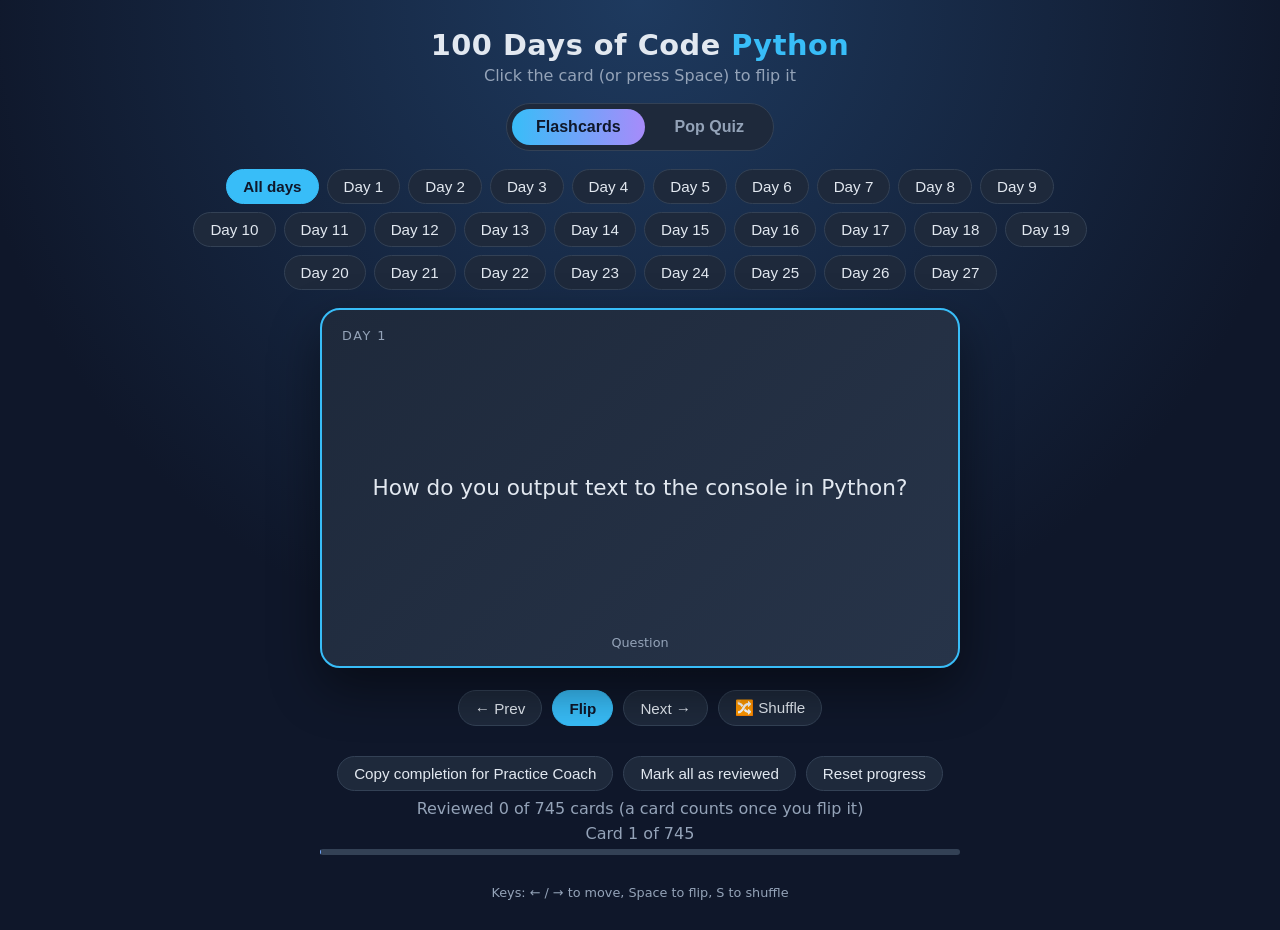
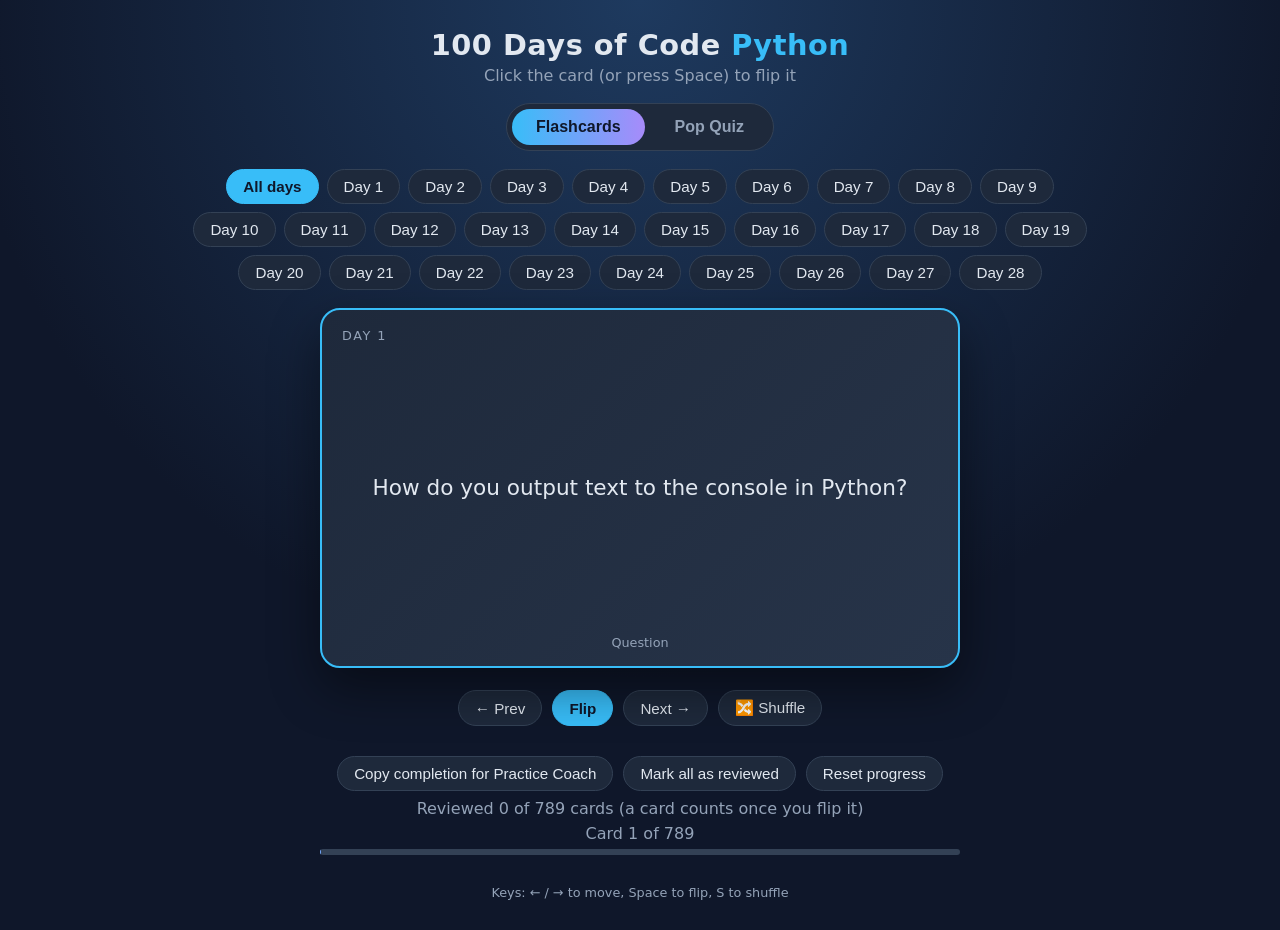
